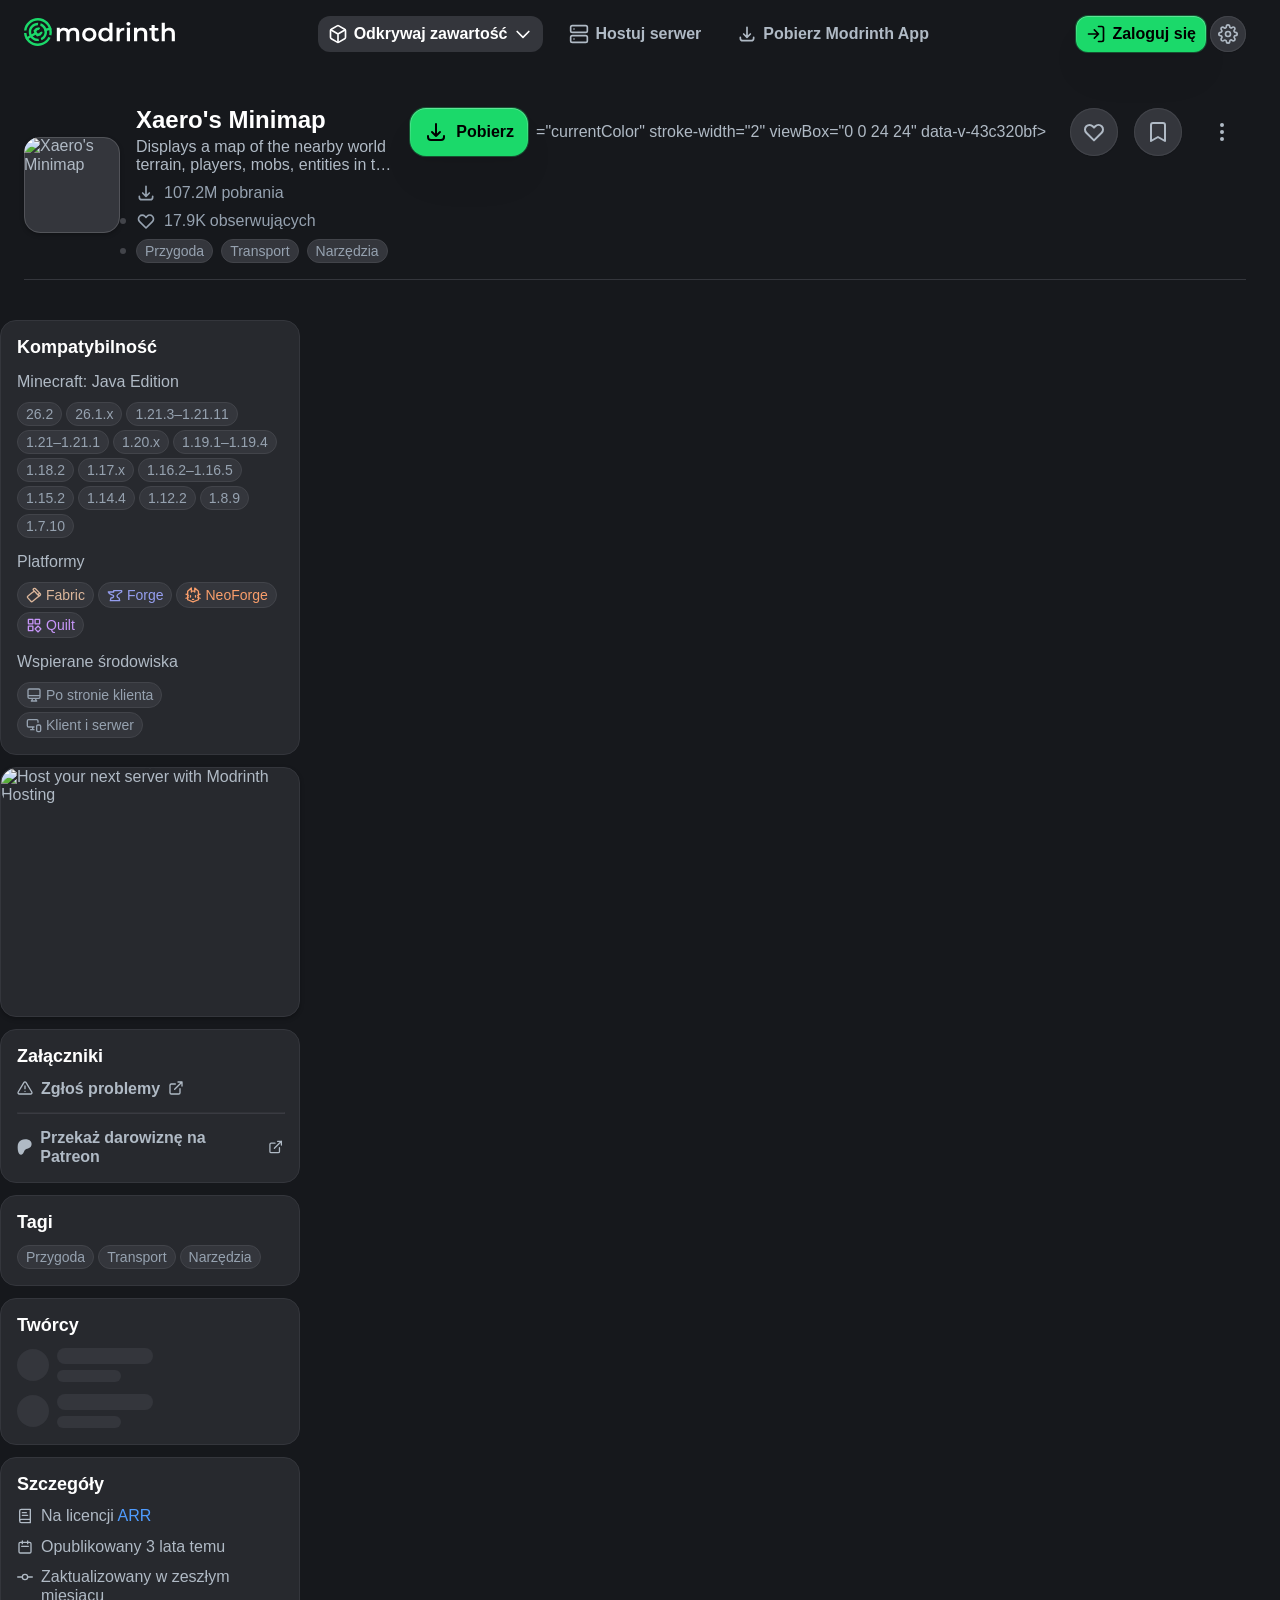
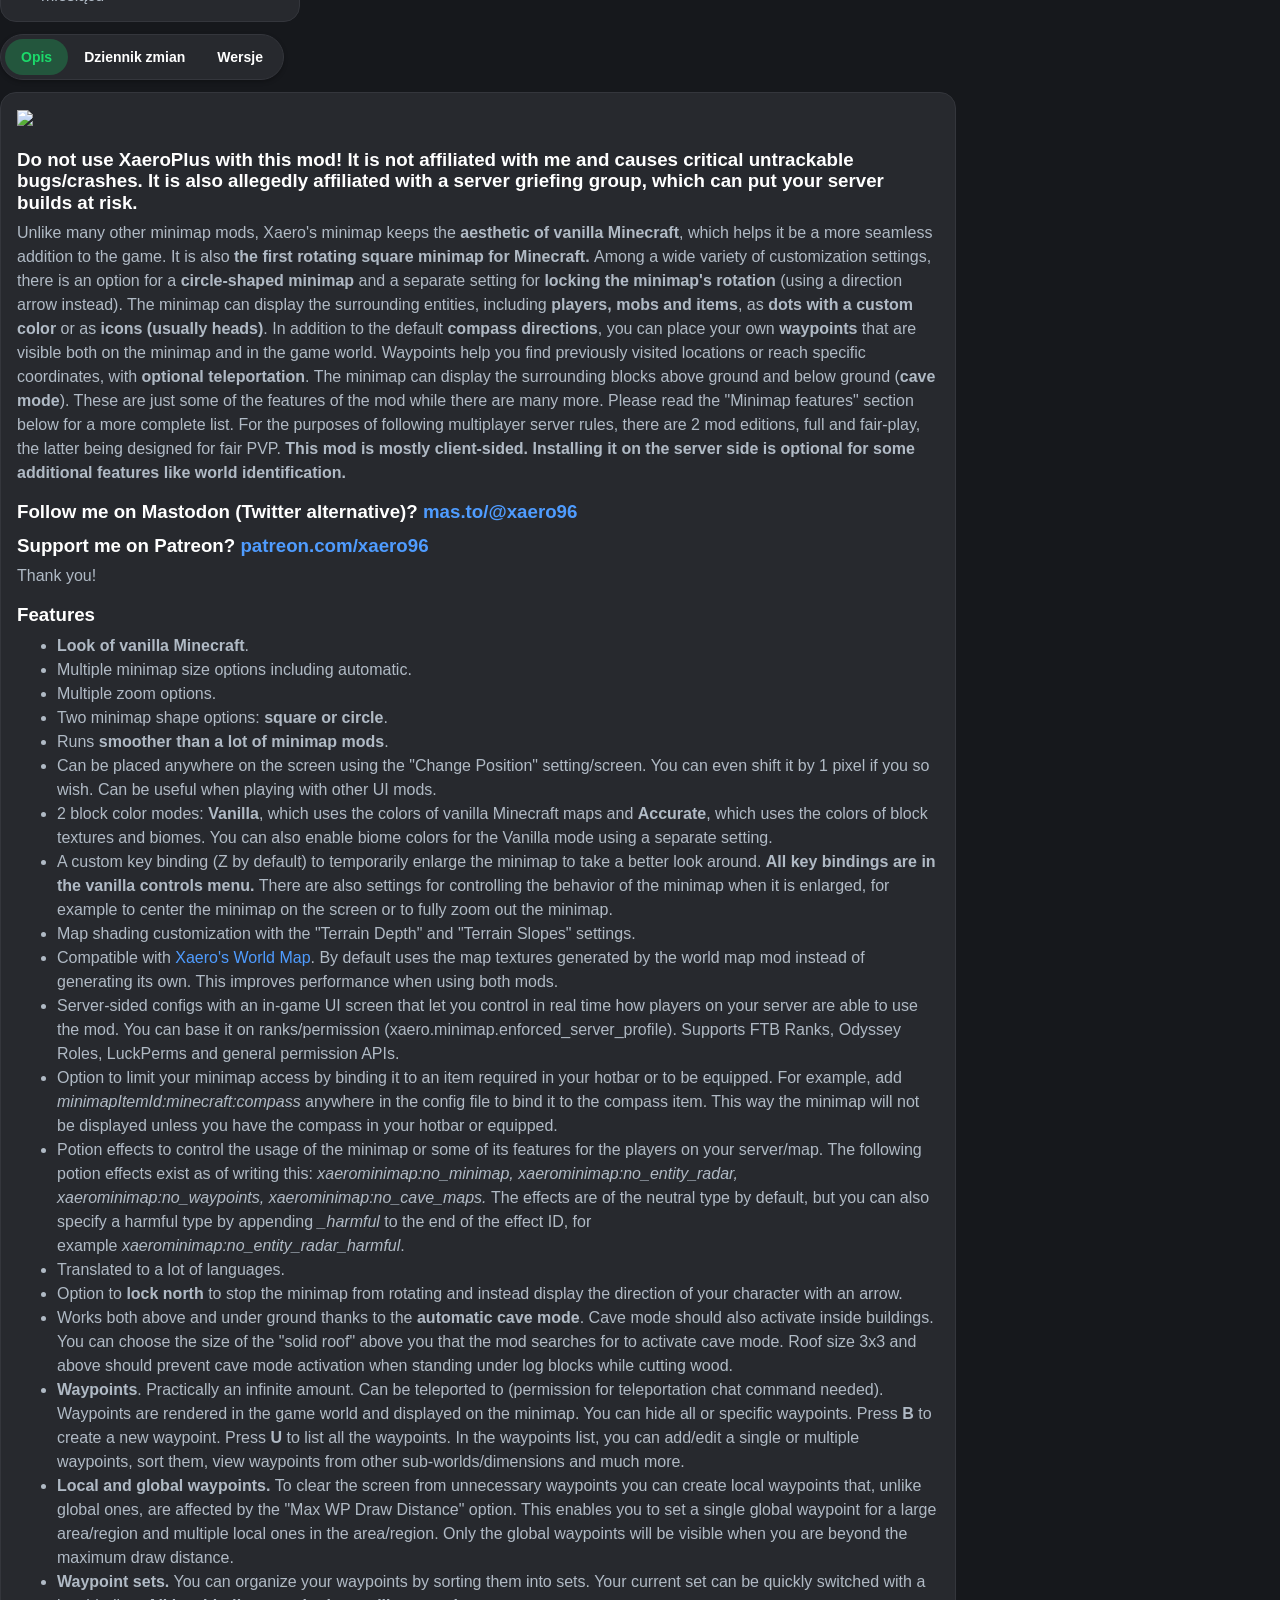
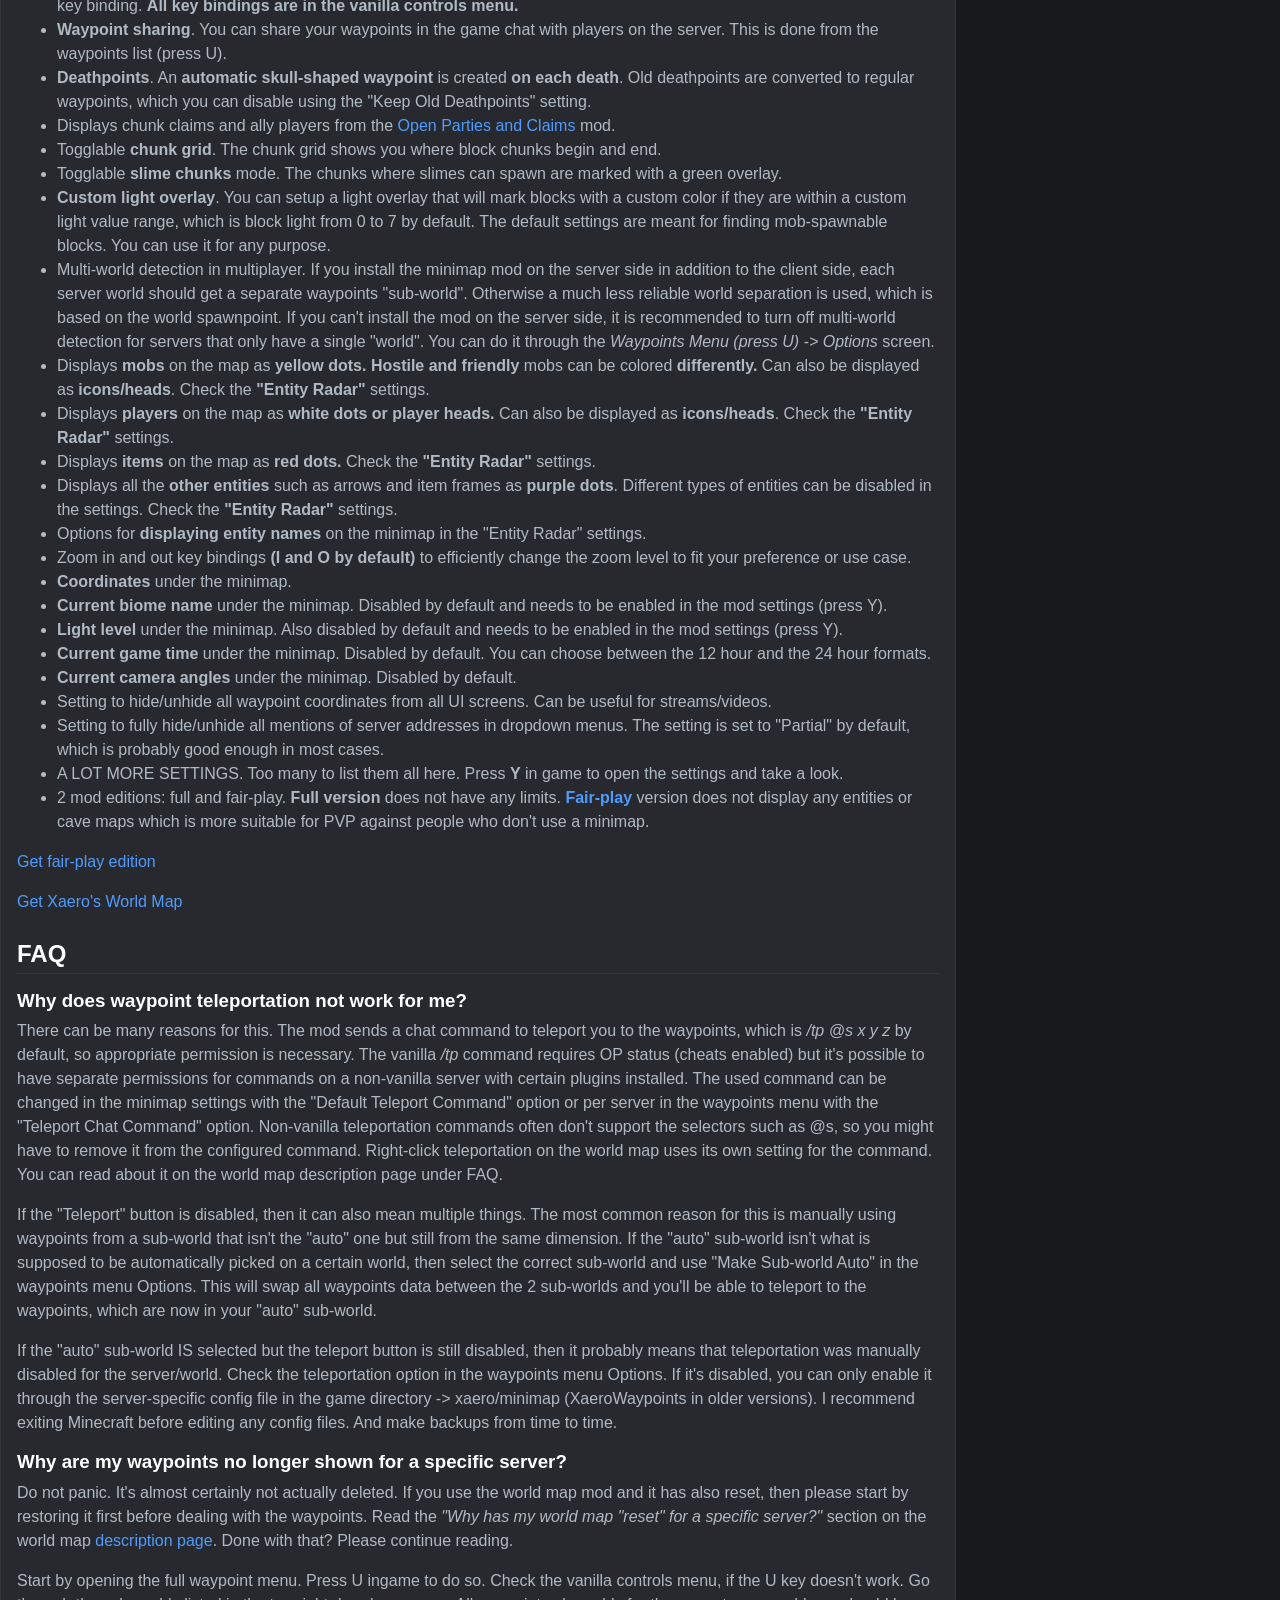
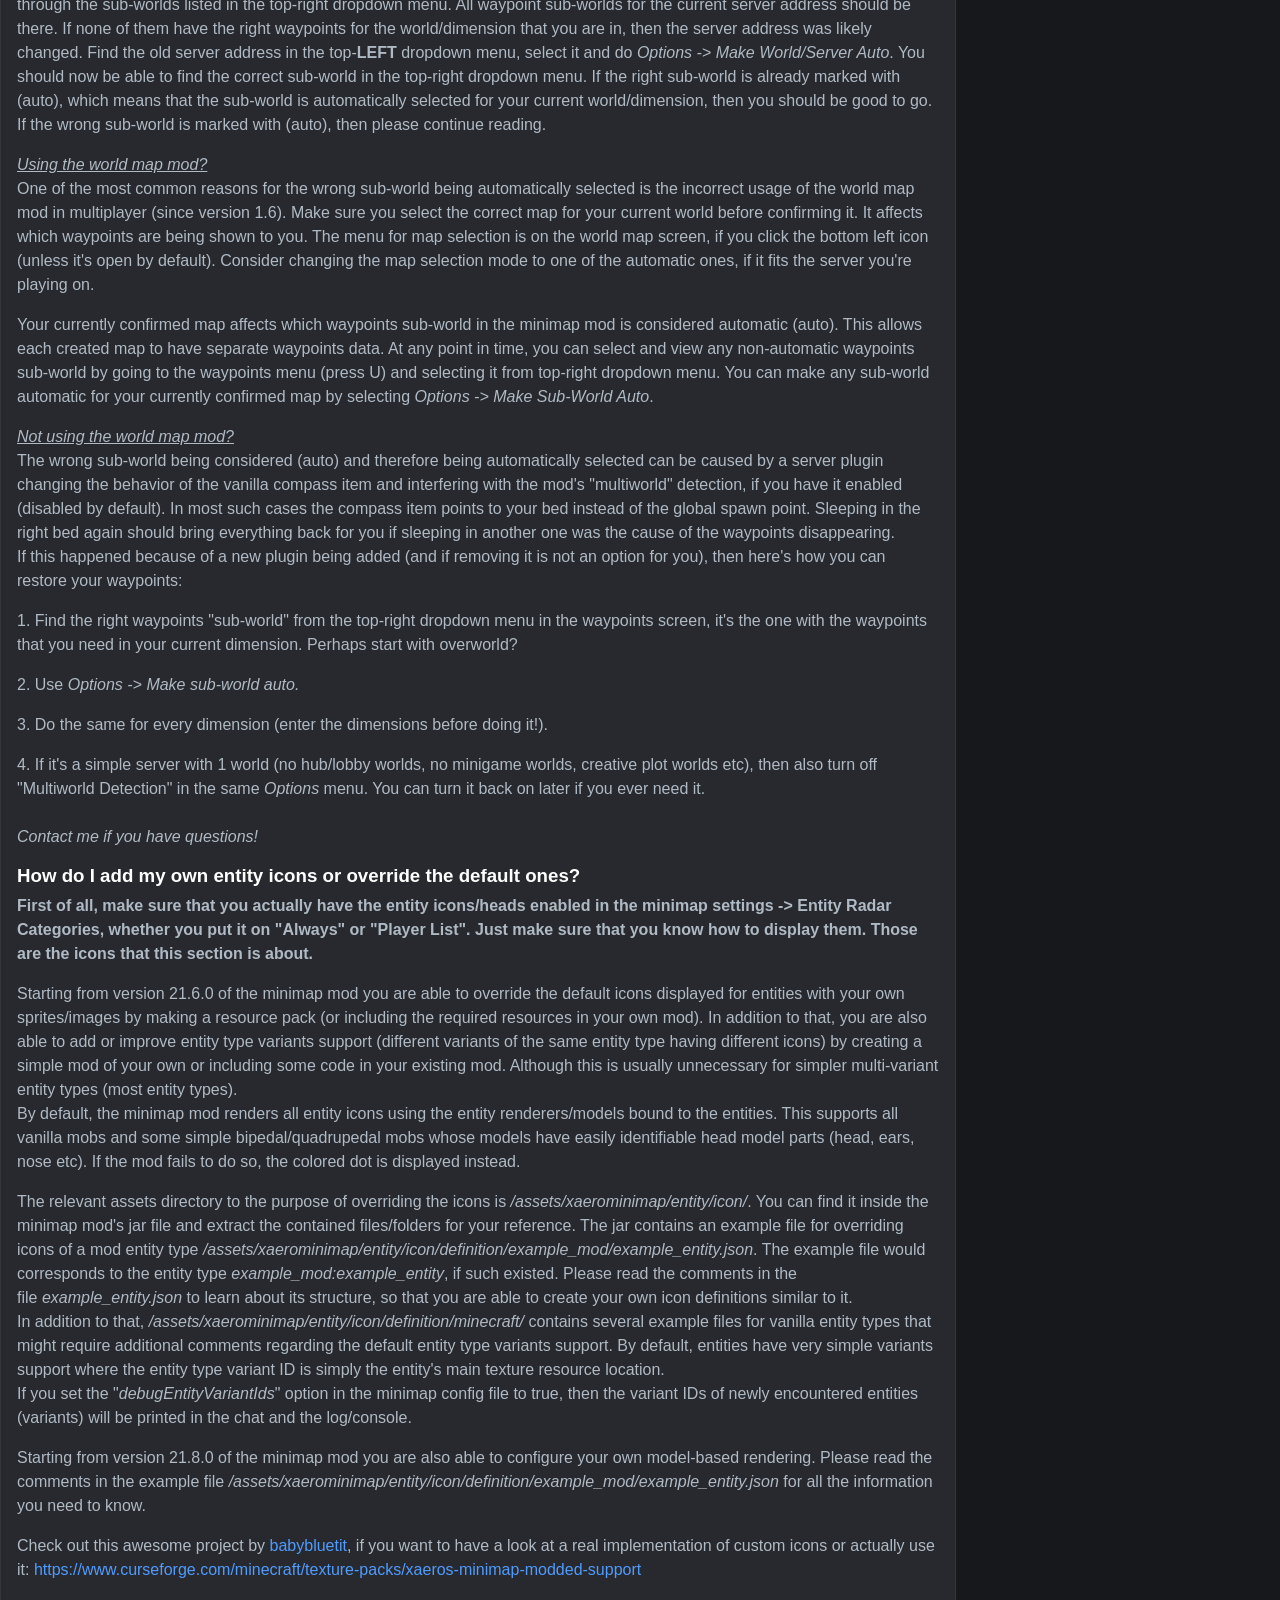
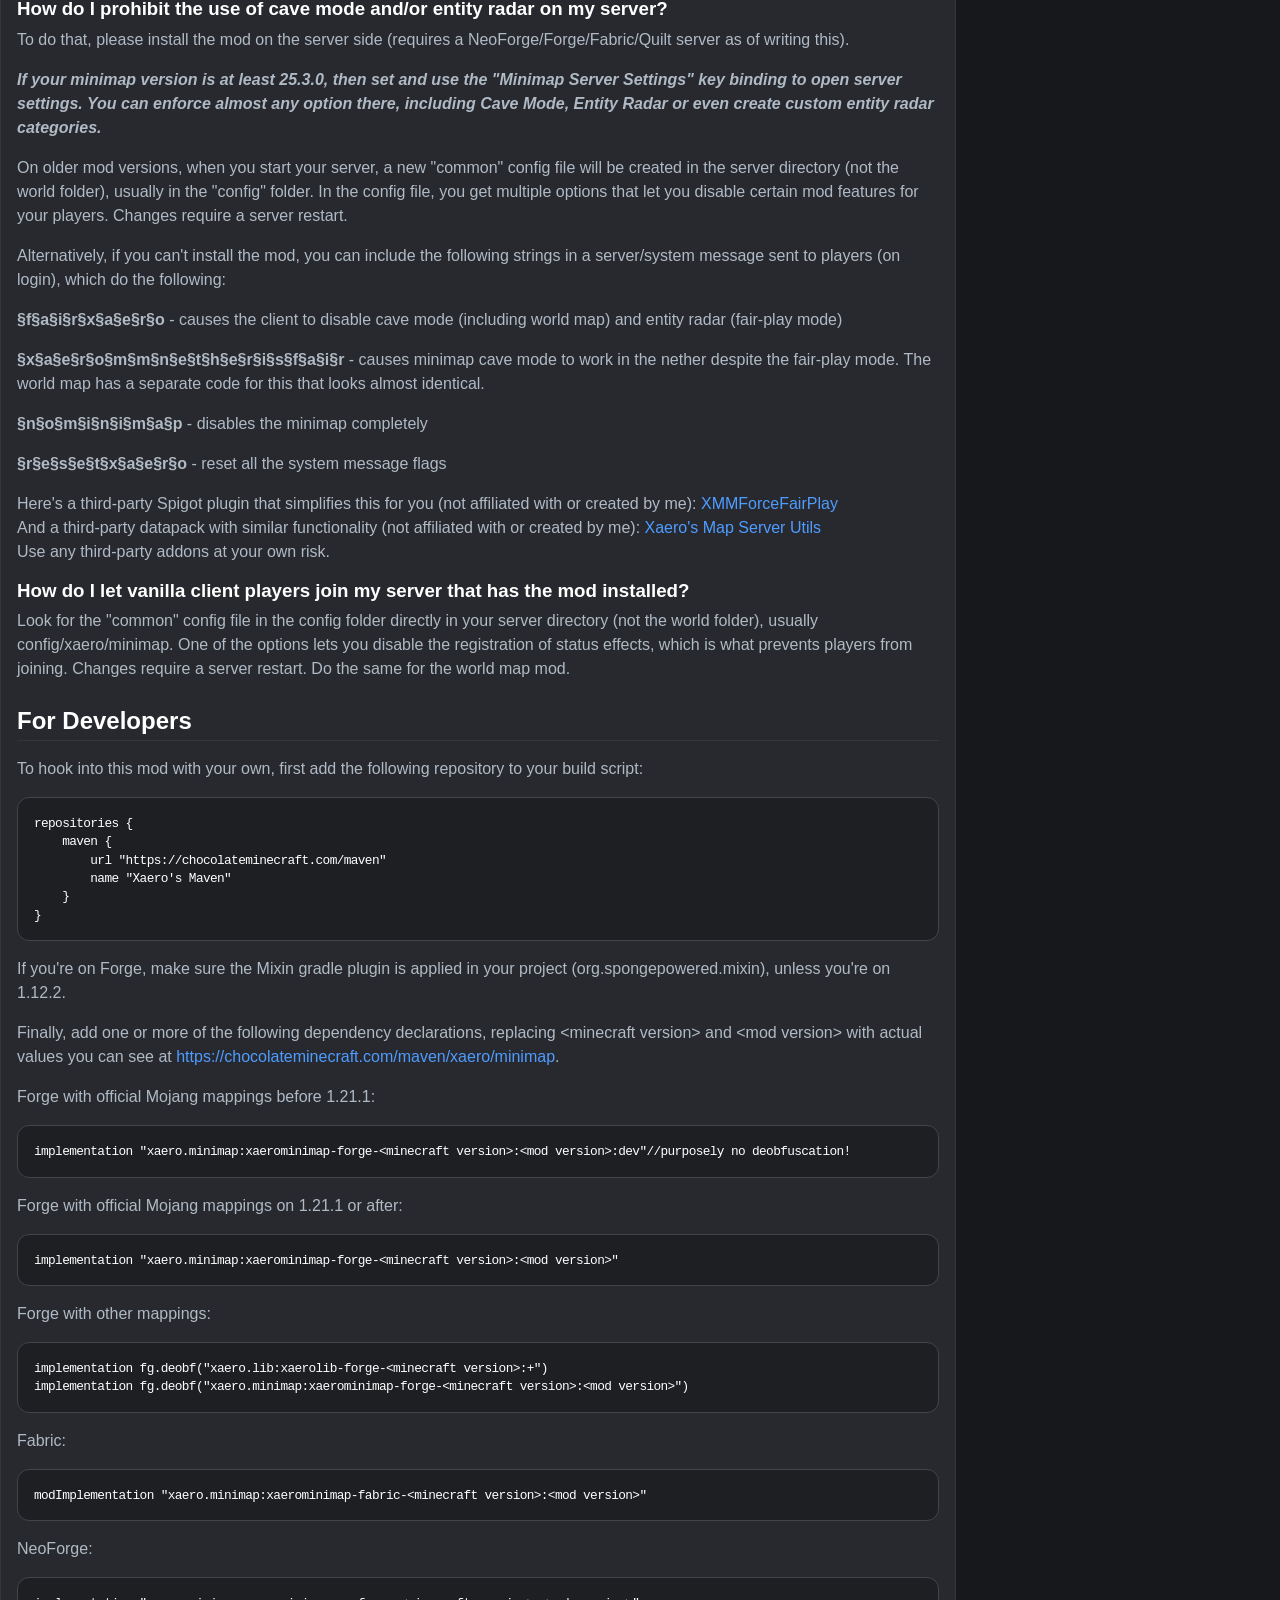
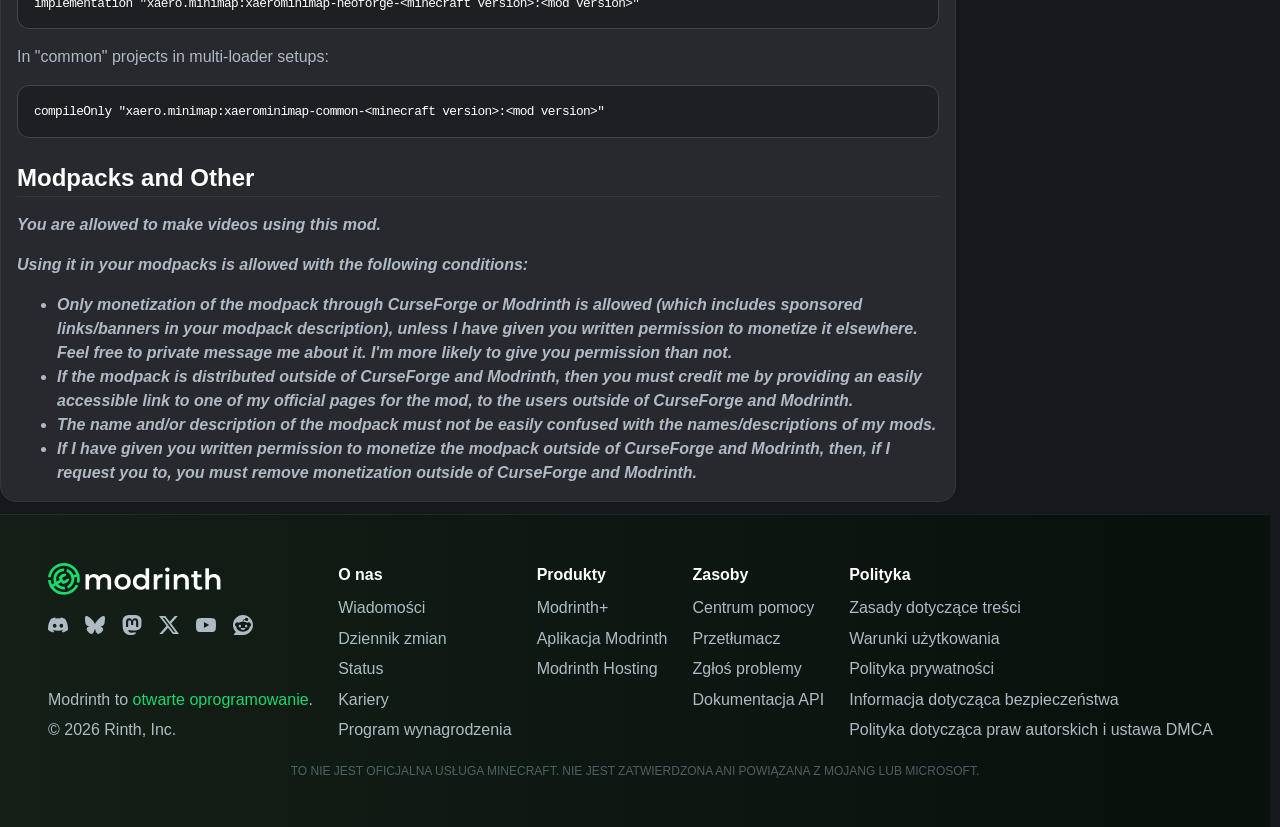
==== index.html @ e64f53eb "Update index.html" ====
<!DOCTYPE html><html  lang="en" class="dark-mode"><head><meta charset="utf-8">
<meta name="viewport" content="width=device-width, initial-scale=1">
<title>Xaero&#x27;s Minimap - Minecraft Mod</title>
<script src="https://dn0qt3r0xannq.cloudfront.net/modrinth-7JfmkEIXEp/modrinth-longform/prebid-load.js" async></script>
<script src="https://bservr.com/o.js?uid=8118d1fdb2e0d6f32180bd27" async></script>
<script src="/inmobi.js" async></script>
<style>:root{--ease-out-expo:cubic-bezier(.16,1,.3,1)}@media(prefers-reduced-motion:no-preference){html.theme-color-transitioning ::-moz-placeholder{animation:none!important;animation-delay:0s!important;-moz-transition:color,background-color,border-color,outline-color,fill,stroke,box-shadow,text-decoration-color,caret-color,column-rule-color 125ms ease-in-out,-moz-column-rule-color 125ms ease-in-out!important;transition:color,background-color,border-color,outline-color,fill,stroke,box-shadow,text-decoration-color,caret-color,column-rule-color 125ms ease-in-out!important;transition:color,background-color,border-color,outline-color,fill,stroke,box-shadow,text-decoration-color,caret-color,column-rule-color 125ms ease-in-out,-moz-column-rule-color 125ms ease-in-out!important;transition-delay:0s!important}html.theme-color-transitioning *,html.theme-color-transitioning ::backdrop,html.theme-color-transitioning ::placeholder,html.theme-color-transitioning :after,html.theme-color-transitioning :before{animation:none!important;animation-delay:0s!important;transition:color,background-color,border-color,outline-color,fill,stroke,box-shadow,text-decoration-color,caret-color,column-rule-color 125ms ease-in-out!important;transition:color,background-color,border-color,outline-color,fill,stroke,box-shadow,text-decoration-color,caret-color,column-rule-color 125ms ease-in-out,-moz-column-rule-color 125ms ease-in-out!important;transition-delay:0s!important}html.theme-color-transitioning .floating-action-bar{transition:color,background-color,border-color,outline-color,fill,stroke,box-shadow,text-decoration-color,caret-color,column-rule-color 125ms ease-in-out,transform .25s cubic-bezier(.15,1.4,.64,.96),opacity .25s cubic-bezier(.15,1.4,.64,.96),bottom .25s ease-in-out!important;transition:color,background-color,border-color,outline-color,fill,stroke,box-shadow,text-decoration-color,caret-color,column-rule-color 125ms ease-in-out,transform .25s cubic-bezier(.15,1.4,.64,.96),opacity .25s cubic-bezier(.15,1.4,.64,.96),bottom .25s ease-in-out,-moz-column-rule-color 125ms ease-in-out!important;transition-delay:0s!important}html.theme-color-transitioning .floating-action-bar,html.theme-color-transitioning .floating-action-bar *,html.theme-color-transitioning .floating-action-bar :after,html.theme-color-transitioning .floating-action-bar :before{animation:revert!important;animation-delay:revert!important}}.floating-expand-enter-from,.floating-expand-leave-to{opacity:0;scale:var(--floating-expand-x,.9) var(--floating-expand-y,.3)}.floating-expand-enter-to,.floating-expand-leave-from{opacity:1;scale:1 1}.floating-expand-enter-active,.floating-expand-leave-active{transform-origin:var(--floating-expand-origin,top);transition:opacity .125s var(--ease-out-expo),scale .125s var(--ease-out-expo)}.button-menu-item[data-tone]:not([data-hover-filled-only]),.button-menu-item[data-tone]:not([data-hover-filled-only]) svg{color:var(--button-menu-item-tone)}.button-menu-item[data-tone][data-hover-filled]:focus-visible,.button-menu-item[data-tone][data-hover-filled]:hover{background-color:var(--button-menu-item-tone);color:var(--color-accent-contrast)}.button-menu-item[data-tone][data-hover-filled]:focus-visible svg,.button-menu-item[data-tone][data-hover-filled]:hover svg{color:inherit}.button-menu-trailing{color:var(--button-menu-trailing-color,var(--color-secondary))}.button-menu-trailing:focus-visible,.button-menu-trailing:hover{color:var(--color-accent-contrast)}.button-menu-trailing:focus-visible:before,.button-menu-trailing:hover:before{background-color:var(--button-menu-trailing-color,var(--color-secondary))}*,:after,:before{--tw-border-spacing-x:0;--tw-border-spacing-y:0;--tw-translate-x:0;--tw-translate-y:0;--tw-rotate:0;--tw-skew-x:0;--tw-skew-y:0;--tw-scale-x:1;--tw-scale-y:1;--tw-pan-x: ;--tw-pan-y: ;--tw-pinch-zoom: ;--tw-scroll-snap-strictness:proximity;--tw-gradient-from-position: ;--tw-gradient-via-position: ;--tw-gradient-to-position: ;--tw-ordinal: ;--tw-slashed-zero: ;--tw-numeric-figure: ;--tw-numeric-spacing: ;--tw-numeric-fraction: ;--tw-ring-inset: ;--tw-ring-offset-width:0px;--tw-ring-offset-color:#fff;--tw-ring-color:rgba(147,197,253,.5);--tw-ring-offset-shadow:0 0 #0000;--tw-ring-shadow:0 0 #0000;--tw-shadow:0 0 #0000;--tw-shadow-colored:0 0 #0000;--tw-blur: ;--tw-brightness: ;--tw-contrast: ;--tw-grayscale: ;--tw-hue-rotate: ;--tw-invert: ;--tw-saturate: ;--tw-sepia: ;--tw-drop-shadow: ;--tw-backdrop-blur: ;--tw-backdrop-brightness: ;--tw-backdrop-contrast: ;--tw-backdrop-grayscale: ;--tw-backdrop-hue-rotate: ;--tw-backdrop-invert: ;--tw-backdrop-opacity: ;--tw-backdrop-saturate: ;--tw-backdrop-sepia: ;--tw-contain-size: ;--tw-contain-layout: ;--tw-contain-paint: ;--tw-contain-style: }::backdrop{--tw-border-spacing-x:0;--tw-border-spacing-y:0;--tw-translate-x:0;--tw-translate-y:0;--tw-rotate:0;--tw-skew-x:0;--tw-skew-y:0;--tw-scale-x:1;--tw-scale-y:1;--tw-pan-x: ;--tw-pan-y: ;--tw-pinch-zoom: ;--tw-scroll-snap-strictness:proximity;--tw-gradient-from-position: ;--tw-gradient-via-position: ;--tw-gradient-to-position: ;--tw-ordinal: ;--tw-slashed-zero: ;--tw-numeric-figure: ;--tw-numeric-spacing: ;--tw-numeric-fraction: ;--tw-ring-inset: ;--tw-ring-offset-width:0px;--tw-ring-offset-color:#fff;--tw-ring-color:rgba(147,197,253,.5);--tw-ring-offset-shadow:0 0 #0000;--tw-ring-shadow:0 0 #0000;--tw-shadow:0 0 #0000;--tw-shadow-colored:0 0 #0000;--tw-blur: ;--tw-brightness: ;--tw-contrast: ;--tw-grayscale: ;--tw-hue-rotate: ;--tw-invert: ;--tw-saturate: ;--tw-sepia: ;--tw-drop-shadow: ;--tw-backdrop-blur: ;--tw-backdrop-brightness: ;--tw-backdrop-contrast: ;--tw-backdrop-grayscale: ;--tw-backdrop-hue-rotate: ;--tw-backdrop-invert: ;--tw-backdrop-opacity: ;--tw-backdrop-saturate: ;--tw-backdrop-sepia: ;--tw-contain-size: ;--tw-contain-layout: ;--tw-contain-paint: ;--tw-contain-style: }.\!container{width:100%!important}.container{width:100%}@media(min-width:640px){.\!container{max-width:640px!important}.container{max-width:640px}}@media(min-width:768px){.\!container{max-width:768px!important}.container{max-width:768px}}@media(min-width:1024px){.\!container{max-width:1024px!important}.container{max-width:1024px}}@media(min-width:1280px){.\!container{max-width:1280px!important}.container{max-width:1280px}}@media(min-width:1536px){.\!container{max-width:1536px!important}.container{max-width:1536px}}.sr-only{height:1px;margin:-1px;overflow:hidden;padding:0;position:absolute;width:1px;clip:rect(0,0,0,0);border-width:0;white-space:nowrap}.pointer-events-none{pointer-events:none}.pointer-events-auto{pointer-events:auto}.visible{visibility:visible}.invisible{visibility:hidden}.collapse{visibility:collapse}.static{position:static}.fixed{position:fixed}.\!absolute{position:absolute!important}.absolute{position:absolute}.relative{position:relative}.sticky{position:sticky}.-inset-1\/2{inset:-50%}.inset-0{inset:0}.inset-x-0{left:0;right:0}.inset-x-6{left:1.5rem;right:1.5rem}.inset-y-0{bottom:0;top:0}.-bottom-0\.5{bottom:-.125rem}.-bottom-12{bottom:-3rem}.-left-8{left:-2rem}.-right-0\.5{right:-.125rem}.-right-12{right:-3rem}.-right-4{right:-1rem}.-right-\[15\%\]{right:-15%}.-top-12{top:-3rem}.-top-2\.5{top:-.625rem}.-top-3{top:-.75rem}.-top-4{top:-1rem}.-top-px{top:-1px}.bottom-0{bottom:0}.bottom-1{bottom:.25rem}.bottom-3{bottom:.75rem}.bottom-4{bottom:1rem}.bottom-6{bottom:1.5rem}.bottom-\[1\.5px\]{bottom:1.5px}.bottom-\[5\.75rem\]{bottom:5.75rem}.bottom-\[calc\(100\%\+1rem\)\]{bottom:calc(100% + 1rem)}.bottom-px{bottom:1px}.left-0{left:0}.left-1\/2{left:50%}.left-3{left:.75rem}.left-4{left:1rem}.left-6{left:1.5rem}.left-\[-1px\]{left:-1px}.left-\[16px\]{left:16px}.left-\[32\%\]{left:32%}.left-\[55\%\]{left:55%}.left-\[90px\]{left:90px}.left-px{left:1px}.right-0{right:0}.right-1{right:.25rem}.right-1\.5{right:.375rem}.right-14{right:3.5rem}.right-2{right:.5rem}.right-2\.5{right:.625rem}.right-3{right:.75rem}.right-4{right:1rem}.right-6{right:1.5rem}.right-8{right:2rem}.right-\[-1\.5px\]{right:-1.5px}.right-\[-1px\]{right:-1px}.right-\[14\.25rem\]{right:14.25rem}.right-full{right:100%}.right-px{right:1px}.top-0{top:0}.top-0\.5{top:.125rem}.top-1{top:.25rem}.top-1\.5{top:.375rem}.top-1\/2{top:50%}.top-2{top:.5rem}.top-2\.5{top:.625rem}.top-3{top:.75rem}.top-4{top:1rem}.top-40{top:10rem}.top-56{top:14rem}.top-7{top:1.75rem}.top-8{top:2rem}.top-9{top:2.25rem}.top-\[-1px\]{top:-1px}.top-\[16px\]{top:16px}.top-\[21px\]{top:21px}.top-\[23rem\]{top:23rem}.top-\[4\.75rem\]{top:4.75rem}.top-\[48px\]{top:48px}.top-\[calc\(var\(--top-bar-height\,3rem\)_\+_1\.5rem\)\]{top:calc(var(--top-bar-height,3rem) + 1.5rem)}.top-px{top:1px}.isolate{isolation:isolate}.\!z-\[10000\]{z-index:10000!important}.-z-10{z-index:-10}.z-0{z-index:0}.z-10{z-index:10}.z-20{z-index:20}.z-30{z-index:30}.z-40{z-index:40}.z-50{z-index:50}.z-\[-1\]{z-index:-1}.z-\[10000\]{z-index:10000}.z-\[100\]{z-index:100}.z-\[10\]{z-index:10}.z-\[110\]{z-index:110}.z-\[15\]{z-index:15}.z-\[19\]{z-index:19}.z-\[1\]{z-index:1}.z-\[20\]{z-index:20}.z-\[2\]{z-index:2}.z-\[3\]{z-index:3}.z-\[4\]{z-index:4}.z-\[5\]{z-index:5}.z-\[9995\]{z-index:9995}.z-\[9998\]{z-index:9998}.z-\[99999\]{z-index:99999}.z-\[9999\]{z-index:9999}.order-last{order:9999}.col-span-2{grid-column:span 2/span 2}.col-span-full{grid-column:1/-1}.col-start-1{grid-column-start:1}.col-start-2{grid-column-start:2}.col-start-3{grid-column-start:3}.col-end-3{grid-column-end:3}.row-span-2{grid-row:span 2/span 2}.row-start-1{grid-row-start:1}.row-start-2{grid-row-start:2}.row-start-3{grid-row-start:3}.float-end{float:inline-end}.\!m-0{margin:0!important}.-m-1\.5{margin:-.375rem}.-m-px{margin:-1px}.m-0{margin:0}.m-1{margin:.25rem}.m-2{margin:.5rem}.m-3{margin:.75rem}.m-4{margin:1rem}.m-auto{margin:auto}.\!mx-0{margin-left:0!important;margin-right:0!important}.-mx-2{margin-left:-.5rem;margin-right:-.5rem}.-mx-3{margin-left:-.75rem;margin-right:-.75rem}.-mx-6{margin-left:-1.5rem;margin-right:-1.5rem}.mx-0\.5{margin-left:.125rem;margin-right:.125rem}.mx-1{margin-left:.25rem;margin-right:.25rem}.mx-1\.5{margin-left:.375rem;margin-right:.375rem}.mx-2{margin-left:.5rem;margin-right:.5rem}.mx-3{margin-left:.75rem;margin-right:.75rem}.mx-3\.5{margin-left:.875rem;margin-right:.875rem}.mx-4{margin-left:1rem;margin-right:1rem}.mx-6{margin-left:1.5rem;margin-right:1.5rem}.mx-auto{margin-left:auto;margin-right:auto}.my-0{margin-bottom:0;margin-top:0}.my-0\.5{margin-bottom:.125rem;margin-top:.125rem}.my-1{margin-bottom:.25rem;margin-top:.25rem}.my-1\.5{margin-bottom:.375rem;margin-top:.375rem}.my-12{margin-bottom:3rem;margin-top:3rem}.my-2{margin-bottom:.5rem;margin-top:.5rem}.my-3{margin-bottom:.75rem;margin-top:.75rem}.my-4{margin-bottom:1rem;margin-top:1rem}.my-8{margin-bottom:2rem;margin-top:2rem}.my-auto{margin-bottom:auto;margin-top:auto}.\!mb-0{margin-bottom:0!important}.\!ml-auto{margin-left:auto!important}.\!mt-0{margin-top:0!important}.\!mt-4{margin-top:1rem!important}.\!mt-8{margin-top:2rem!important}.-mb-1{margin-bottom:-.25rem}.-mb-10{margin-bottom:-2.5rem}.-mb-2{margin-bottom:-.5rem}.-mb-3{margin-bottom:-.75rem}.-mb-3\.5{margin-bottom:-.875rem}.-mb-4{margin-bottom:-1rem}.-mb-px{margin-bottom:-1px}.-ml-1{margin-left:-.25rem}.-ml-2{margin-left:-.5rem}.-ml-4{margin-left:-1rem}.-ml-5{margin-left:-1.25rem}.-mr-1{margin-right:-.25rem}.-mr-1\.5{margin-right:-.375rem}.-mr-2{margin-right:-.5rem}.-mt-0\.5{margin-top:-.125rem}.-mt-1{margin-top:-.25rem}.-mt-1\.5{margin-top:-.375rem}.-mt-2{margin-top:-.5rem}.-mt-44{margin-top:-11rem}.-mt-6{margin-top:-1.5rem}.mb-0{margin-bottom:0}.mb-0\.5{margin-bottom:.125rem}.mb-1{margin-bottom:.25rem}.mb-1\.5{margin-bottom:.375rem}.mb-2{margin-bottom:.5rem}.mb-20{margin-bottom:5rem}.mb-24{margin-bottom:6rem}.mb-3{margin-bottom:.75rem}.mb-4{margin-bottom:1rem}.mb-5{margin-bottom:1.25rem}.mb-6{margin-bottom:1.5rem}.mb-8{margin-bottom:2rem}.mb-\[-2px\]{margin-bottom:-2px}.mb-\[1\.5px\]{margin-bottom:1.5px}.mb-\[1\.8rem\]{margin-bottom:1.8rem}.mb-auto{margin-bottom:auto}.me-2{margin-inline-end:.5rem}.ml-0{margin-left:0}.ml-0\.5{margin-left:.125rem}.ml-1{margin-left:.25rem}.ml-2{margin-left:.5rem}.ml-2\.5{margin-left:.625rem}.ml-3{margin-left:.75rem}.ml-4{margin-left:1rem}.ml-6{margin-left:1.5rem}.ml-8{margin-left:2rem}.ml-auto{margin-left:auto}.mr-0{margin-right:0}.mr-0\.5{margin-right:.125rem}.mr-1{margin-right:.25rem}.mr-1\.5{margin-right:.375rem}.mr-2{margin-right:.5rem}.mr-2\.5{margin-right:.625rem}.mr-3{margin-right:.75rem}.mr-4{margin-right:1rem}.mr-auto{margin-right:auto}.mt-0{margin-top:0}.mt-0\.5{margin-top:.125rem}.mt-1{margin-top:.25rem}.mt-16{margin-top:4rem}.mt-2{margin-top:.5rem}.mt-2\.5{margin-top:.625rem}.mt-24{margin-top:6rem}.mt-3{margin-top:.75rem}.mt-32{margin-top:8rem}.mt-4{margin-top:1rem}.mt-5{margin-top:1.25rem}.mt-6{margin-top:1.5rem}.mt-8{margin-top:2rem}.mt-9{margin-top:2.25rem}.mt-\[-1px\]{margin-top:-1px}.mt-auto{margin-top:auto}.mt-px{margin-top:1px}.box-border{box-sizing:border-box}.line-clamp-1{-webkit-line-clamp:1}.line-clamp-1,.line-clamp-2{display:-webkit-box;overflow:hidden;-webkit-box-orient:vertical}.line-clamp-2{-webkit-line-clamp:2}.block{display:block}.\!inline-block{display:inline-block!important}.inline-block{display:inline-block}.\!inline{display:inline!important}.inline{display:inline}.flex{display:flex}.\!inline-flex{display:inline-flex!important}.inline-flex{display:inline-flex}.table{display:table}.flow-root{display:flow-root}.\!grid{display:grid!important}.grid{display:grid}.contents{display:contents}.hidden{display:none}.aspect-\[10\/16\]{aspect-ratio:10/16}.aspect-\[16\/10\]{aspect-ratio:16/10}.aspect-\[2\/1\]{aspect-ratio:2/1}.aspect-\[468\/60\]{aspect-ratio:468/60}.aspect-\[5\/7\]{aspect-ratio:5/7}.aspect-square{aspect-ratio:1/1}.aspect-video{aspect-ratio:16/9}.\!size-4{height:1rem!important;width:1rem!important}.\!size-5{height:1.25rem!important;width:1.25rem!important}.\!size-6{height:1.5rem!important;width:1.5rem!important}.size-1\.5{height:.375rem;width:.375rem}.size-10{height:2.5rem;width:2.5rem}.size-12{height:3rem;width:3rem}.size-14{height:3.5rem;width:3.5rem}.size-16{height:4rem;width:4rem}.size-2{height:.5rem;width:.5rem}.size-2\.5{height:.625rem;width:.625rem}.size-20{height:5rem;width:5rem}.size-28{height:7rem;width:7rem}.size-3{height:.75rem;width:.75rem}.size-3\.5{height:.875rem;width:.875rem}.size-4{height:1rem;width:1rem}.size-48{height:12rem;width:12rem}.size-5{height:1.25rem;width:1.25rem}.size-6{height:1.5rem;width:1.5rem}.size-7{height:1.75rem;width:1.75rem}.size-8{height:2rem;width:2rem}.size-9{height:2.25rem;width:2.25rem}.size-\[1\.5em\]{height:1.5em;width:1.5em}.size-\[120px\]{height:120px;width:120px}.size-\[200\%\]{height:200%;width:200%}.size-\[20px\]{height:20px;width:20px}.size-\[2rem\]{height:2rem;width:2rem}.size-\[32px\]{height:32px;width:32px}.size-\[6\.25rem\]{height:6.25rem;width:6.25rem}.size-\[7\.75rem\]{height:7.75rem;width:7.75rem}.size-\[96px\]{height:96px;width:96px}.size-\[9px\]{height:9px;width:9px}.size-full{height:100%;width:100%}.size-px{height:1px;width:1px}.\!h-12{height:3rem!important}.\!h-24{height:6rem!important}.\!h-6{height:1.5rem!important}.\!h-7{height:1.75rem!important}.\!h-8{height:2rem!important}.\!h-9{height:2.25rem!important}.\!h-\[34px\]{height:34px!important}.\!h-auto{height:auto!important}.\!h-full{height:100%!important}.h-0{height:0}.h-0\.5{height:.125rem}.h-1{height:.25rem}.h-1\.5{height:.375rem}.h-10{height:2.5rem}.h-11{height:2.75rem}.h-12{height:3rem}.h-14{height:3.5rem}.h-16{height:4rem}.h-2{height:.5rem}.h-2\.5{height:.625rem}.h-20{height:5rem}.h-24{height:6rem}.h-28{height:7rem}.h-3{height:.75rem}.h-3\.5{height:.875rem}.h-32{height:8rem}.h-4{height:1rem}.h-40{height:10rem}.h-48{height:12rem}.h-5{height:1.25rem}.h-6{height:1.5rem}.h-64{height:16rem}.h-7{height:1.75rem}.h-72{height:18rem}.h-8{height:2rem}.h-9{height:2.25rem}.h-96{height:24rem}.h-\[1\.75rem\]{height:1.75rem}.h-\[140px\]{height:140px}.h-\[16rem\]{height:16rem}.h-\[180px\]{height:180px}.h-\[18rem\]{height:18rem}.h-\[1px\]{height:1px}.h-\[2\.625rem\]{height:2.625rem}.h-\[200px\]{height:200px}.h-\[20rem\]{height:20rem}.h-\[220px\]{height:220px}.h-\[23\.3125rem\]{height:23.3125rem}.h-\[25rem\]{height:25rem}.h-\[26px\]{height:26px}.h-\[28px\]{height:28px}.h-\[28rem\]{height:28rem}.h-\[2px\]{height:2px}.h-\[320px\]{height:320px}.h-\[32rem\]{height:32rem}.h-\[360px\]{height:360px}.h-\[38px\]{height:38px}.h-\[38rem\]{height:38rem}.h-\[4\.5rem\]{height:4.5rem}.h-\[400px\]{height:400px}.h-\[40px\]{height:40px}.h-\[420px\]{height:420px}.h-\[42rem\]{height:42rem}.h-\[460px\]{height:460px}.h-\[500px\]{height:500px}.h-\[52px\]{height:52px}.h-\[56px\]{height:56px}.h-\[6\.25rem\]{height:6.25rem}.h-\[60vh\]{height:60vh}.h-\[64px\]{height:64px}.h-\[6rem\]{height:6rem}.h-\[74px\]{height:74px}.h-\[750px\]{height:750px}.h-\[80vh\]{height:80vh}.h-\[8rem\]{height:8rem}.h-\[94px\]{height:94px}.h-\[98px\]{height:98px}.h-\[calc\(100\%-0\.5rem\)\]{height:calc(100% - .5rem)}.h-\[min\(550px\,calc\(95vh-10rem\)\)\]{height:min(550px,calc(95vh - 10rem))}.h-\[min\(600px\,calc\(95vh-10rem\)\)\]{height:min(600px,calc(95vh - 10rem))}.h-auto{height:auto}.h-fit{height:-moz-fit-content;height:fit-content}.h-full{height:100%}.h-max{height:-moz-max-content;height:max-content}.h-px{height:1px}.h-screen{height:100vh}.max-h-0{max-height:0}.max-h-1\.5{max-height:.375rem}.max-h-14{max-height:3.5rem}.max-h-16{max-height:4rem}.max-h-2{max-height:.5rem}.max-h-20{max-height:5rem}.max-h-3{max-height:.75rem}.max-h-4{max-height:1rem}.max-h-40{max-height:10rem}.max-h-5{max-height:1.25rem}.max-h-56{max-height:14rem}.max-h-6{max-height:1.5rem}.max-h-64{max-height:16rem}.max-h-8{max-height:2rem}.max-h-96{max-height:24rem}.max-h-\[130px\]{max-height:130px}.max-h-\[19rem\]{max-height:19rem}.max-h-\[20\.5rem\]{max-height:20.5rem}.max-h-\[212px\]{max-height:212px}.max-h-\[240px\]{max-height:240px}.max-h-\[242px\]{max-height:242px}.max-h-\[250px\]{max-height:250px}.max-h-\[272px\]{max-height:272px}.max-h-\[340px\]{max-height:340px}.max-h-\[356px\]{max-height:356px}.max-h-\[48rem\]{max-height:48rem}.max-h-\[500px\]{max-height:500px}.max-h-\[600px\]{max-height:600px}.max-h-\[60vh\]{max-height:60vh}.max-h-\[70vh\]{max-height:70vh}.max-h-\[80vh\]{max-height:80vh}.max-h-\[90\%\]{max-height:90%}.max-h-\[calc\(100vh-10rem\)\]{max-height:calc(100vh - 10rem)}.max-h-\[calc\(100vh-2rem\)\]{max-height:calc(100vh - 2rem)}.max-h-\[calc\(100vh-8rem\)\]{max-height:calc(100vh - 8rem)}.max-h-\[calc\(max\(50vh\,600px\)\)\]{max-height:max(50vh,600px)}.max-h-\[min\(50vh\,24rem\)\]{max-height:min(50vh,24rem)}.max-h-\[min\(65vh\,600px\)\]{max-height:min(65vh,600px)}.max-h-\[min\(70vh\,32rem\)\]{max-height:min(70vh,32rem)}.max-h-\[min\(70vh\,750px\)\]{max-height:min(70vh,750px)}.max-h-full{max-height:100%}.max-h-none{max-height:none}.max-h-screen{max-height:100vh}.\!min-h-0{min-height:0!important}.\!min-h-10{min-height:2.5rem!important}.min-h-0{min-height:0}.min-h-1\.5{min-height:.375rem}.min-h-10{min-height:2.5rem}.min-h-14{min-height:3.5rem}.min-h-16{min-height:4rem}.min-h-32{min-height:8rem}.min-h-48{min-height:12rem}.min-h-5{min-height:1.25rem}.min-h-6{min-height:1.5rem}.min-h-64{min-height:16rem}.min-h-7{min-height:1.75rem}.min-h-8{min-height:2rem}.min-h-9{min-height:2.25rem}.min-h-96{min-height:24rem}.min-h-\[100svh\]{min-height:100svh}.min-h-\[11rem\]{min-height:11rem}.min-h-\[120px\]{min-height:120px}.min-h-\[145px\]{min-height:145px}.min-h-\[150px\]{min-height:150px}.min-h-\[16rem\]{min-height:16rem}.min-h-\[24rem\]{min-height:24rem}.min-h-\[250px\]{min-height:250px}.min-h-\[32rem\]{min-height:32rem}.min-h-\[400px\]{min-height:400px}.min-h-\[44px\]{min-height:44px}.min-h-\[50vh\]{min-height:50vh}.min-h-\[6rem\]{min-height:6rem}.min-h-\[700px\]{min-height:700px}.min-h-\[84px\]{min-height:84px}.min-h-\[94px\]{min-height:94px}.min-h-\[96px\]{min-height:96px}.min-h-\[calc\(100svh-100px\)\]{min-height:calc(100svh - 100px)}.min-h-\[calc\(100vh-14\.5rem\)\]{min-height:calc(100vh - 14.5rem)}.min-h-\[calc\(100vh-4\.5rem-310\.59px\)\]{min-height:calc(100vh - 4.5rem - 310.59px)}.min-h-\[calc\(100vh-4rem\)\]{min-height:calc(100vh - 4rem)}.min-h-\[calc\(80vh-0px\)\]{min-height:80vh}.min-h-\[min\(65vh\,600px\)\]{min-height:min(65vh,600px)}.min-h-full{min-height:100%}.min-h-screen{min-height:100vh}.\!w-1\/4{width:25%!important}.\!w-10{width:2.5rem!important}.\!w-12{width:3rem!important}.\!w-64{width:16rem!important}.\!w-80{width:20rem!important}.\!w-9{width:2.25rem!important}.\!w-\[16rem\]{width:16rem!important}.\!w-\[40px\]{width:40px!important}.\!w-\[40rem\]{width:40rem!important}.\!w-\[48px\]{width:48px!important}.\!w-\[9rem\]{width:9rem!important}.\!w-auto{width:auto!important}.\!w-fit{width:-moz-fit-content!important;width:fit-content!important}.\!w-full{width:100%!important}.\!w-max{width:-moz-max-content!important;width:max-content!important}.w-0{width:0}.w-0\.5{width:.125rem}.w-1{width:.25rem}.w-1\.5{width:.375rem}.w-1\/2{width:50%}.w-10{width:2.5rem}.w-12{width:3rem}.w-14{width:3.5rem}.w-16{width:4rem}.w-2{width:.5rem}.w-2\.5{width:.625rem}.w-20{width:5rem}.w-24{width:6rem}.w-28{width:7rem}.w-3{width:.75rem}.w-3\.5{width:.875rem}.w-32{width:8rem}.w-36{width:9rem}.w-4{width:1rem}.w-40{width:10rem}.w-44{width:11rem}.w-48{width:12rem}.w-5{width:1.25rem}.w-52{width:13rem}.w-56{width:14rem}.w-6{width:1.5rem}.w-64{width:16rem}.w-7{width:1.75rem}.w-72{width:18rem}.w-8{width:2rem}.w-80{width:20rem}.w-9{width:2.25rem}.w-96{width:24rem}.w-\[1\.625rem\]{width:1.625rem}.w-\[100px\]{width:100px}.w-\[1020px\]{width:1020px}.w-\[12rem\]{width:12rem}.w-\[132px\]{width:132px}.w-\[154px\]{width:154px}.w-\[156px\]{width:156px}.w-\[15rem\]{width:15rem}.w-\[160px\]{width:160px}.w-\[16rem\]{width:16rem}.w-\[18rem\]{width:18rem}.w-\[1px\]{width:1px}.w-\[2\.625rem\]{width:2.625rem}.w-\[21rem\]{width:21rem}.w-\[220px\]{width:220px}.w-\[228px\]{width:228px}.w-\[22rem\]{width:22rem}.w-\[250px\]{width:250px}.w-\[28rem\]{width:28rem}.w-\[292px\]{width:292px}.w-\[2px\]{width:2px}.w-\[300px\]{width:300px}.w-\[307\.875px\]{width:307.875px}.w-\[30rem\]{width:30rem}.w-\[324px\]{width:324px}.w-\[350px\]{width:350px}.w-\[360px\]{width:360px}.w-\[368px\]{width:368px}.w-\[3px\]{width:3px}.w-\[400px\]{width:400px}.w-\[40rem\]{width:40rem}.w-\[436px\]{width:436px}.w-\[44rem\]{width:44rem}.w-\[45rem\]{width:45rem}.w-\[500px\]{width:500px}.w-\[550px\]{width:550px}.w-\[56rem\]{width:56rem}.w-\[600px\]{width:600px}.w-\[60px\]{width:60px}.w-\[620px\]{width:620px}.w-\[650px\]{width:650px}.w-\[700px\]{width:700px}.w-\[76px\]{width:76px}.w-\[80px\]{width:80px}.w-\[9\.8125rem\]{width:9.8125rem}.w-\[92px\]{width:92px}.w-\[calc\(100\%\+2\.5rem\)\]{width:calc(100% + 2.5rem)}.w-\[calc\(100\%-1rem\)\]{width:calc(100% - 1rem)}.w-auto{width:auto}.w-fit{width:-moz-fit-content;width:fit-content}.w-full{width:100%}.w-max{width:-moz-max-content;width:max-content}.w-min{width:-moz-min-content;width:min-content}.w-px{width:1px}.\!min-w-9{min-width:2.25rem!important}.min-w-0{min-width:0}.min-w-1\.5{min-width:.375rem}.min-w-10{min-width:2.5rem}.min-w-14{min-width:3.5rem}.min-w-28{min-width:7rem}.min-w-3{min-width:.75rem}.min-w-40{min-width:10rem}.min-w-48{min-width:12rem}.min-w-5{min-width:1.25rem}.min-w-64{min-width:16rem}.min-w-\[124px\]{min-width:124px}.min-w-\[12rem\]{min-width:12rem}.min-w-\[14rem\]{min-width:14rem}.min-w-\[160px\]{min-width:160px}.min-w-\[18rem\]{min-width:18rem}.min-w-\[225px\]{min-width:225px}.min-w-\[300px\]{min-width:300px}.min-w-\[307\.875px\]{min-width:307.875px}.min-w-\[51px\]{min-width:51px}.min-w-\[6rem\]{min-width:6rem}.min-w-\[76px\]{min-width:76px}.min-w-\[7rem\]{min-width:7rem}.min-w-\[80px\]{min-width:80px}.min-w-full{min-width:100%}.min-w-max{min-width:-moz-max-content;min-width:max-content}.\!max-w-\[160px\]{max-width:160px!important}.\!max-w-full{max-width:100%!important}.max-w-0{max-width:0}.max-w-1\.5{max-width:.375rem}.max-w-12{max-width:3rem}.max-w-16{max-width:4rem}.max-w-2xl{max-width:42rem}.max-w-32{max-width:8rem}.max-w-3xl{max-width:48rem}.max-w-40{max-width:10rem}.max-w-6{max-width:1.5rem}.max-w-60{max-width:15rem}.max-w-7xl{max-width:80rem}.max-w-80{max-width:20rem}.max-w-\[10rem\]{max-width:10rem}.max-w-\[1280px\]{max-width:1280px}.max-w-\[12rem\]{max-width:12rem}.max-w-\[15rem\]{max-width:15rem}.max-w-\[16rem\]{max-width:16rem}.max-w-\[18rem\]{max-width:18rem}.max-w-\[20rem\]{max-width:20rem}.max-w-\[22rem\]{max-width:22rem}.max-w-\[24rem\]{max-width:24rem}.max-w-\[256px\]{max-width:256px}.max-w-\[25rem\]{max-width:25rem}.max-w-\[26\.25rem\]{max-width:26.25rem}.max-w-\[27rem\]{max-width:27rem}.max-w-\[28rem\]{max-width:28rem}.max-w-\[300px\]{max-width:300px}.max-w-\[307\.875px\]{max-width:307.875px}.max-w-\[32rem\]{max-width:32rem}.max-w-\[338px\]{max-width:338px}.max-w-\[35rem\]{max-width:35rem}.max-w-\[360px\]{max-width:360px}.max-w-\[390px\]{max-width:390px}.max-w-\[400px\]{max-width:400px}.max-w-\[40rem\]{max-width:40rem}.max-w-\[44rem\]{max-width:44rem}.max-w-\[450px\]{max-width:450px}.max-w-\[45rem\]{max-width:45rem}.max-w-\[480px\]{max-width:480px}.max-w-\[496px\]{max-width:496px}.max-w-\[50\%\]{max-width:50%}.max-w-\[500px\]{max-width:500px}.max-w-\[50rem\]{max-width:50rem}.max-w-\[55\%\]{max-width:55%}.max-w-\[56rem\]{max-width:56rem}.max-w-\[60\%\]{max-width:60%}.max-w-\[600px\]{max-width:600px}.max-w-\[60rem\]{max-width:60rem}.max-w-\[700px\]{max-width:700px}.max-w-\[80rem\]{max-width:80rem}.max-w-\[8rem\]{max-width:8rem}.max-w-\[90\%\]{max-width:90%}.max-w-\[90vw\]{max-width:90vw}.max-w-\[calc\(100\%-1rem\)\]{max-width:calc(100% - 1rem)}.max-w-\[calc\(100\%_-_3rem\)\]{max-width:calc(100% - 3rem)}.max-w-\[calc\(100vw-1rem\)\]{max-width:calc(100vw - 1rem)}.max-w-\[calc\(100vw-2rem\)\],.max-w-\[calc\(100vw_-_2rem\)\]{max-width:calc(100vw - 2rem)}.max-w-\[min\(42rem\,70vw\)\]{max-width:min(42rem,70vw)}.max-w-fit{max-width:-moz-fit-content;max-width:fit-content}.max-w-full{max-width:100%}.max-w-lg{max-width:32rem}.max-w-md{max-width:28rem}.max-w-none{max-width:none}.max-w-screen-lg{max-width:1024px}.max-w-screen-xl{max-width:1280px}.max-w-sm{max-width:24rem}.max-w-xl{max-width:36rem}.max-w-xs{max-width:20rem}.flex-1{flex:1 1 0%}.flex-auto{flex:1 1 auto}.flex-none{flex:none}.flex-shrink{flex-shrink:1}.flex-shrink-0{flex-shrink:0}.\!shrink{flex-shrink:1!important}.shrink{flex-shrink:1}.shrink-0{flex-shrink:0}.flex-grow,.grow{flex-grow:1}.grow-0{flex-grow:0}.table-auto{table-layout:auto}.table-fixed{table-layout:fixed}.border-separate{border-collapse:separate}.border-spacing-0{--tw-border-spacing-x:0px;--tw-border-spacing-y:0px;border-spacing:var(--tw-border-spacing-x) var(--tw-border-spacing-y)}.-translate-x-1\/2{--tw-translate-x:-50%}.-translate-x-1\/2,.-translate-x-2{transform:translate(var(--tw-translate-x),var(--tw-translate-y)) rotate(var(--tw-rotate)) skew(var(--tw-skew-x)) skewY(var(--tw-skew-y)) scaleX(var(--tw-scale-x)) scaleY(var(--tw-scale-y))}.-translate-x-2{--tw-translate-x:-.5rem}.-translate-y-1{--tw-translate-y:-.25rem}.-translate-y-1,.-translate-y-1\/2{transform:translate(var(--tw-translate-x),var(--tw-translate-y)) rotate(var(--tw-rotate)) skew(var(--tw-skew-x)) skewY(var(--tw-skew-y)) scaleX(var(--tw-scale-x)) scaleY(var(--tw-scale-y))}.-translate-y-1\/2{--tw-translate-y:-50%}.-translate-y-7{--tw-translate-y:-1.75rem}.-translate-y-7,.translate-x-0{transform:translate(var(--tw-translate-x),var(--tw-translate-y)) rotate(var(--tw-rotate)) skew(var(--tw-skew-x)) skewY(var(--tw-skew-y)) scaleX(var(--tw-scale-x)) scaleY(var(--tw-scale-y))}.translate-x-0{--tw-translate-x:0px}.translate-x-1{--tw-translate-x:.25rem}.translate-x-1,.translate-x-\[120\%\]{transform:translate(var(--tw-translate-x),var(--tw-translate-y)) rotate(var(--tw-rotate)) skew(var(--tw-skew-x)) skewY(var(--tw-skew-y)) scaleX(var(--tw-scale-x)) scaleY(var(--tw-scale-y))}.translate-x-\[120\%\]{--tw-translate-x:120%}.translate-x-\[20px\]{--tw-translate-x:20px}.translate-x-\[20px\],.translate-x-\[24px\]{transform:translate(var(--tw-translate-x),var(--tw-translate-y)) rotate(var(--tw-rotate)) skew(var(--tw-skew-x)) skewY(var(--tw-skew-y)) scaleX(var(--tw-scale-x)) scaleY(var(--tw-scale-y))}.translate-x-\[24px\]{--tw-translate-x:24px}.translate-y-0{--tw-translate-y:0px}.translate-y-0,.translate-y-1{transform:translate(var(--tw-translate-x),var(--tw-translate-y)) rotate(var(--tw-rotate)) skew(var(--tw-skew-x)) skewY(var(--tw-skew-y)) scaleX(var(--tw-scale-x)) scaleY(var(--tw-scale-y))}.translate-y-1{--tw-translate-y:.25rem}.translate-y-2{--tw-translate-y:.5rem}.translate-y-2,.translate-y-3{transform:translate(var(--tw-translate-x),var(--tw-translate-y)) rotate(var(--tw-rotate)) skew(var(--tw-skew-x)) skewY(var(--tw-skew-y)) scaleX(var(--tw-scale-x)) scaleY(var(--tw-scale-y))}.translate-y-3{--tw-translate-y:.75rem}.translate-y-4{--tw-translate-y:1rem}.translate-y-4,.translate-y-7{transform:translate(var(--tw-translate-x),var(--tw-translate-y)) rotate(var(--tw-rotate)) skew(var(--tw-skew-x)) skewY(var(--tw-skew-y)) scaleX(var(--tw-scale-x)) scaleY(var(--tw-scale-y))}.translate-y-7{--tw-translate-y:1.75rem}.-rotate-90{--tw-rotate:-90deg}.-rotate-90,.rotate-1{transform:translate(var(--tw-translate-x),var(--tw-translate-y)) rotate(var(--tw-rotate)) skew(var(--tw-skew-x)) skewY(var(--tw-skew-y)) scaleX(var(--tw-scale-x)) scaleY(var(--tw-scale-y))}.rotate-1{--tw-rotate:1deg}.rotate-180{--tw-rotate:180deg}.rotate-180,.rotate-90{transform:translate(var(--tw-translate-x),var(--tw-translate-y)) rotate(var(--tw-rotate)) skew(var(--tw-skew-x)) skewY(var(--tw-skew-y)) scaleX(var(--tw-scale-x)) scaleY(var(--tw-scale-y))}.rotate-90{--tw-rotate:90deg}.scale-100{--tw-scale-x:1;--tw-scale-y:1}.scale-100,.scale-90{transform:translate(var(--tw-translate-x),var(--tw-translate-y)) rotate(var(--tw-rotate)) skew(var(--tw-skew-x)) skewY(var(--tw-skew-y)) scaleX(var(--tw-scale-x)) scaleY(var(--tw-scale-y))}.scale-90{--tw-scale-x:.9;--tw-scale-y:.9}.scale-95{--tw-scale-x:.95;--tw-scale-y:.95}.scale-95,.scale-\[200\%\]{transform:translate(var(--tw-translate-x),var(--tw-translate-y)) rotate(var(--tw-rotate)) skew(var(--tw-skew-x)) skewY(var(--tw-skew-y)) scaleX(var(--tw-scale-x)) scaleY(var(--tw-scale-y))}.scale-\[200\%\]{--tw-scale-x:200%;--tw-scale-y:200%}.scale-\[2\]{--tw-scale-x:2;--tw-scale-y:2;transform:translate(var(--tw-translate-x),var(--tw-translate-y)) rotate(var(--tw-rotate)) skew(var(--tw-skew-x)) skewY(var(--tw-skew-y)) scaleX(var(--tw-scale-x)) scaleY(var(--tw-scale-y))}.\!transform{transform:translate(var(--tw-translate-x),var(--tw-translate-y)) rotate(var(--tw-rotate)) skew(var(--tw-skew-x)) skewY(var(--tw-skew-y)) scaleX(var(--tw-scale-x)) scaleY(var(--tw-scale-y))!important}.transform{transform:translate(var(--tw-translate-x),var(--tw-translate-y)) rotate(var(--tw-rotate)) skew(var(--tw-skew-x)) skewY(var(--tw-skew-y)) scaleX(var(--tw-scale-x)) scaleY(var(--tw-scale-y))}@keyframes pulse{50%{opacity:.5}}.animate-pulse{animation:pulse 2s cubic-bezier(.4,0,.6,1) infinite}@keyframes spin{to{transform:rotate(1turn)}}.animate-spin{animation:spin 1s linear infinite}.\!cursor-default{cursor:default!important}.cursor-default{cursor:default}.cursor-grab{cursor:grab}.cursor-grabbing{cursor:grabbing}.cursor-help{cursor:help}.cursor-move{cursor:move}.cursor-not-allowed{cursor:not-allowed}.cursor-pointer{cursor:pointer}.cursor-se-resize{cursor:se-resize}.cursor-zoom-in{cursor:zoom-in}.cursor-zoom-out{cursor:zoom-out}.touch-manipulation{touch-action:manipulation}.select-none{-webkit-user-select:none;-moz-user-select:none;user-select:none}.select-text{-webkit-user-select:text;-moz-user-select:text;user-select:text}.select-all{-webkit-user-select:all;-moz-user-select:all;user-select:all}.resize-none{resize:none}.resize-y{resize:vertical}.resize{resize:both}.list-inside{list-style-position:inside}.list-disc{list-style-type:disc}.list-none{list-style-type:none}.appearance-none{-webkit-appearance:none;-moz-appearance:none;appearance:none}.grid-cols-1{grid-template-columns:repeat(1,minmax(0,1fr))}.grid-cols-2{grid-template-columns:repeat(2,minmax(0,1fr))}.grid-cols-3{grid-template-columns:repeat(3,minmax(0,1fr))}.grid-cols-4{grid-template-columns:repeat(4,minmax(0,1fr))}.grid-cols-\[1\.5rem_minmax\(0\,1fr\)_auto\]{grid-template-columns:1.5rem minmax(0,1fr) auto}.grid-cols-\[1fr_auto\]{grid-template-columns:1fr auto}.grid-cols-\[1fr_auto_1fr\]{grid-template-columns:1fr auto 1fr}.grid-cols-\[3\.75rem_7\.25rem_minmax\(0\,1fr\)_2\.75rem\]{grid-template-columns:3.75rem 7.25rem minmax(0,1fr) 2.75rem}.grid-cols-\[auto_1fr\]{grid-template-columns:auto 1fr}.grid-cols-\[auto_1fr_auto\]{grid-template-columns:auto 1fr auto}.grid-cols-\[auto_auto_auto\]{grid-template-columns:auto auto auto}.grid-cols-\[auto_minmax\(0\,1fr\)\]{grid-template-columns:auto minmax(0,1fr)}.grid-cols-\[max-content_1fr\]{grid-template-columns:max-content 1fr}.grid-cols-\[max-content_repeat\(4\,max-content\)\]{grid-template-columns:max-content repeat(4,max-content)}.grid-cols-\[min-content\,4fr\,3fr\,2fr\]{grid-template-columns:min-content 4fr 3fr 2fr}.grid-cols-\[min-content\,auto\,auto\,auto\,auto\]{grid-template-columns:min-content auto auto auto auto}.grid-cols-\[min-content\]{grid-template-columns:min-content}.grid-cols-\[min-content_auto_min-content_min-content\]{grid-template-columns:min-content auto min-content min-content}.grid-cols-\[min-content_minmax\(0\,1fr\)_min-content\]{grid-template-columns:min-content minmax(0,1fr) min-content}.grid-cols-\[minmax\(0\,1\.35fr\)_7\.75rem_minmax\(6rem\,0\.8fr\)_4rem\]{grid-template-columns:minmax(0,1.35fr) 7.75rem minmax(6rem,.8fr) 4rem}.grid-cols-\[minmax\(0\,1fr\)_auto\]{grid-template-columns:minmax(0,1fr) auto}.grid-cols-\[minmax\(0\,1fr\)_min-content\]{grid-template-columns:minmax(0,1fr) min-content}.grid-cols-\[minmax\(12\.5rem\,18rem\)_minmax\(0\,1fr\)\]{grid-template-columns:minmax(12.5rem,18rem) minmax(0,1fr)}.grid-cols-\[repeat\(auto-fill\,minmax\(250px\,1fr\)\)\]{grid-template-columns:repeat(auto-fill,minmax(250px,1fr))}.grid-cols-\[repeat\(auto-fill\,minmax\(64px\,1fr\)\)\]{grid-template-columns:repeat(auto-fill,minmax(64px,1fr))}.grid-cols-\[repeat\(auto-fit\,minmax\(15rem\,1fr\)\)\]{grid-template-columns:repeat(auto-fit,minmax(15rem,1fr))}.grid-cols-\[repeat\(auto-fit\,minmax\(250px\,1fr\)\)\]{grid-template-columns:repeat(auto-fit,minmax(250px,1fr))}.grid-cols-\[repeat\(auto-fit\,minmax\(9\.5rem\,1fr\)\)\]{grid-template-columns:repeat(auto-fit,minmax(9.5rem,1fr))}.grid-cols-subgrid{grid-template-columns:subgrid}.grid-rows-2{grid-template-rows:repeat(2,minmax(0,1fr))}.grid-rows-4{grid-template-rows:repeat(4,minmax(0,1fr))}.grid-rows-\[0fr\]{grid-template-rows:0fr}.grid-rows-\[1fr\]{grid-template-rows:1fr}.\!flex-row{flex-direction:row!important}.flex-row{flex-direction:row}.flex-row-reverse{flex-direction:row-reverse}.\!flex-col{flex-direction:column!important}.flex-col{flex-direction:column}.flex-col-reverse{flex-direction:column-reverse}.flex-wrap{flex-wrap:wrap}.flex-wrap-reverse{flex-wrap:wrap-reverse}.\!flex-nowrap{flex-wrap:nowrap!important}.flex-nowrap{flex-wrap:nowrap}.place-content-center{place-content:center}.place-items-center{place-items:center}.place-items-stretch{place-items:stretch}.items-start{align-items:flex-start}.items-end{align-items:flex-end}.\!items-center{align-items:center!important}.items-center{align-items:center}.items-baseline{align-items:baseline}.\!items-stretch{align-items:stretch!important}.items-stretch{align-items:stretch}.\!justify-start{justify-content:flex-start!important}.justify-start{justify-content:flex-start}.\!justify-end{justify-content:flex-end!important}.justify-end{justify-content:flex-end}.\!justify-center{justify-content:center!important}.justify-center{justify-content:center}.\!justify-between{justify-content:space-between!important}.justify-between{justify-content:space-between}.justify-evenly{justify-content:space-evenly}.justify-stretch{justify-content:stretch}.justify-items-end{justify-items:end}.\!gap-1{gap:.25rem!important}.\!gap-2{gap:.5rem!important}.\!gap-4{gap:1rem!important}.gap-0{gap:0}.gap-0\.5{gap:.125rem}.gap-1{gap:.25rem}.gap-1\.5{gap:.375rem}.gap-16{gap:4rem}.gap-2{gap:.5rem}.gap-2\.5{gap:.625rem}.gap-24{gap:6rem}.gap-3{gap:.75rem}.gap-4{gap:1rem}.gap-5{gap:1.25rem}.gap-6{gap:1.5rem}.gap-7{gap:1.75rem}.gap-8{gap:2rem}.gap-9{gap:2.25rem}.gap-\[5px\]{gap:5px}.gap-\[var\(--spacing-card-xs\)\]{gap:var(--spacing-card-xs)}.gap-px{gap:1px}.gap-x-1{-moz-column-gap:.25rem;column-gap:.25rem}.gap-x-1\.5{-moz-column-gap:.375rem;column-gap:.375rem}.gap-x-12{-moz-column-gap:3rem;column-gap:3rem}.gap-x-2{-moz-column-gap:.5rem;column-gap:.5rem}.gap-x-3{-moz-column-gap:.75rem;column-gap:.75rem}.gap-x-4{-moz-column-gap:1rem;column-gap:1rem}.gap-x-6{-moz-column-gap:1.5rem;column-gap:1.5rem}.gap-x-\[1\.625rem\]{-moz-column-gap:1.625rem;column-gap:1.625rem}.gap-x-\[var\(--spacing-card-sm\)\]{-moz-column-gap:var(--spacing-card-sm);column-gap:var(--spacing-card-sm)}.gap-y-0\.5{row-gap:.125rem}.gap-y-1{row-gap:.25rem}.gap-y-2{row-gap:.5rem}.gap-y-3{row-gap:.75rem}.gap-y-4{row-gap:1rem}.gap-y-\[var\(--spacing-card-xs\)\]{row-gap:var(--spacing-card-xs)}.space-x-1>:not([hidden])~:not([hidden]){--tw-space-x-reverse:0;margin-left:calc(.25rem*(1 - var(--tw-space-x-reverse)));margin-right:calc(.25rem*var(--tw-space-x-reverse))}.space-y-1>:not([hidden])~:not([hidden]){--tw-space-y-reverse:0;margin-bottom:calc(.25rem*var(--tw-space-y-reverse));margin-top:calc(.25rem*(1 - var(--tw-space-y-reverse)))}.space-y-1\.5>:not([hidden])~:not([hidden]){--tw-space-y-reverse:0;margin-bottom:calc(.375rem*var(--tw-space-y-reverse));margin-top:calc(.375rem*(1 - var(--tw-space-y-reverse)))}.space-y-2>:not([hidden])~:not([hidden]){--tw-space-y-reverse:0;margin-bottom:calc(.5rem*var(--tw-space-y-reverse));margin-top:calc(.5rem*(1 - var(--tw-space-y-reverse)))}.space-y-2\.5>:not([hidden])~:not([hidden]){--tw-space-y-reverse:0;margin-bottom:calc(.625rem*var(--tw-space-y-reverse));margin-top:calc(.625rem*(1 - var(--tw-space-y-reverse)))}.space-y-3>:not([hidden])~:not([hidden]){--tw-space-y-reverse:0;margin-bottom:calc(.75rem*var(--tw-space-y-reverse));margin-top:calc(.75rem*(1 - var(--tw-space-y-reverse)))}.space-y-4>:not([hidden])~:not([hidden]){--tw-space-y-reverse:0;margin-bottom:calc(1rem*var(--tw-space-y-reverse));margin-top:calc(1rem*(1 - var(--tw-space-y-reverse)))}.space-y-6>:not([hidden])~:not([hidden]){--tw-space-y-reverse:0;margin-bottom:calc(1.5rem*var(--tw-space-y-reverse));margin-top:calc(1.5rem*(1 - var(--tw-space-y-reverse)))}.divide-y>:not([hidden])~:not([hidden]){--tw-divide-y-reverse:0;border-bottom-width:calc(1px*var(--tw-divide-y-reverse));border-top-width:calc(1px*(1 - var(--tw-divide-y-reverse)))}.divide-divider>:not([hidden])~:not([hidden]){border-color:var(--color-divider)}.self-start{align-self:flex-start}.self-end{align-self:flex-end}.self-center{align-self:center}.self-stretch{align-self:stretch}.justify-self-end{justify-self:end}.justify-self-center{justify-self:center}.overflow-auto{overflow:auto}.\!overflow-hidden{overflow:hidden!important}.overflow-hidden{overflow:hidden}.overflow-clip{overflow:clip}.\!overflow-visible{overflow:visible!important}.overflow-visible{overflow:visible}.overflow-x-auto{overflow-x:auto}.overflow-y-auto{overflow-y:auto}.overflow-x-hidden{overflow-x:hidden}.overflow-y-hidden{overflow-y:hidden}.overflow-x-clip{overflow-x:clip}.overflow-y-scroll{overflow-y:scroll}.overscroll-contain{overscroll-behavior:contain}.scroll-smooth{scroll-behavior:smooth}.truncate{overflow:hidden;white-space:nowrap}.text-ellipsis,.truncate{text-overflow:ellipsis}.\!whitespace-normal{white-space:normal!important}.whitespace-normal{white-space:normal}.whitespace-nowrap{white-space:nowrap}.whitespace-pre{white-space:pre}.whitespace-pre-wrap{white-space:pre-wrap}.\!text-wrap{text-wrap:wrap!important}.text-wrap{text-wrap:wrap}.text-nowrap{text-wrap:nowrap}.text-pretty{text-wrap:pretty}.break-words{overflow-wrap:break-word}.break-all{word-break:break-all}.\!rounded-2xl{border-radius:1rem!important}.\!rounded-\[14px\]{border-radius:14px!important}.\!rounded-\[24px\]{border-radius:24px!important}.\!rounded-\[6px\]{border-radius:6px!important}.\!rounded-\[var\(--radius-md\)\]{border-radius:var(--radius-md)!important}.\!rounded-full{border-radius:9999px!important}.\!rounded-lg{border-radius:.5rem!important}.\!rounded-none{border-radius:0!important}.\!rounded-xl{border-radius:.75rem!important}.rounded{border-radius:.25rem}.rounded-2xl{border-radius:1rem}.rounded-3xl{border-radius:1.5rem}.rounded-\[0\.875rem\]{border-radius:.875rem}.rounded-\[10px\]{border-radius:10px}.rounded-\[14px\]{border-radius:14px}.rounded-\[15px\]{border-radius:15px}.rounded-\[16\%\]{border-radius:16%}.rounded-\[16px\]{border-radius:16px}.rounded-\[20px\]{border-radius:20px}.rounded-\[5px\]{border-radius:5px}.rounded-\[inherit\]{border-radius:inherit}.rounded-\[var\(--radius-md\)\]{border-radius:var(--radius-md)}.rounded-full{border-radius:9999px}.rounded-lg{border-radius:.5rem}.rounded-md{border-radius:.375rem}.rounded-none{border-radius:0}.rounded-sm{border-radius:.125rem}.rounded-xl{border-radius:.75rem}.\!rounded-b-none{border-bottom-left-radius:0!important;border-bottom-right-radius:0!important}.\!rounded-l-none{border-bottom-left-radius:0!important;border-top-left-radius:0!important}.rounded-b-2xl{border-bottom-left-radius:1rem;border-bottom-right-radius:1rem}.rounded-b-\[20px\]{border-bottom-left-radius:20px;border-bottom-right-radius:20px}.rounded-b-none{border-bottom-left-radius:0;border-bottom-right-radius:0}.rounded-l-full{border-bottom-left-radius:9999px;border-top-left-radius:9999px}.rounded-r-full{border-bottom-right-radius:9999px;border-top-right-radius:9999px}.rounded-r-none{border-bottom-right-radius:0;border-top-right-radius:0}.rounded-t-2xl{border-top-left-radius:1rem;border-top-right-radius:1rem}.rounded-t-3xl{border-top-left-radius:1.5rem;border-top-right-radius:1.5rem}.rounded-t-\[20px\]{border-top-left-radius:20px;border-top-right-radius:20px}.rounded-tl-\[--radius-xl\]{border-top-left-radius:var(--radius-xl)}.\!border{border-width:1px!important}.\!border-0{border-width:0!important}.\!border-2{border-width:2px!important}.\!border-4{border-width:4px!important}.border{border-width:1px}.border-0{border-width:0}.border-2{border-width:2px}.border-4{border-width:4px}.border-\[1\.5px\]{border-width:1.5px}.border-\[1px\]{border-width:1px}.border-x-0{border-left-width:0;border-right-width:0}.border-y,.border-y-\[1px\]{border-bottom-width:1px;border-top-width:1px}.\!border-b-2,.\!border-b-\[2px\]{border-bottom-width:2px!important}.\!border-t-0{border-top-width:0!important}.border-b{border-bottom-width:1px}.border-b-0{border-bottom-width:0}.border-b-2{border-bottom-width:2px}.border-b-\[1px\]{border-bottom-width:1px}.border-l{border-left-width:1px}.border-l-0{border-left-width:0}.border-r{border-right-width:1px}.border-r-0{border-right-width:0}.border-r-\[1px\]{border-right-width:1px}.border-t{border-top-width:1px}.border-t-0{border-top-width:0}.border-t-2{border-top-width:2px}.border-t-\[1px\]{border-top-width:1px}.\!border-solid{border-style:solid!important}.border-solid{border-style:solid}.border-dashed{border-style:dashed}.\!border-none{border-style:none!important}.border-none{border-style:none}.\!border-\[var\(--color-green\)\]{border-color:var(--color-green)!important}.\!border-brand{border-color:var(--color-brand)!important}.\!border-brand-highlight{border-color:var(--color-brand-highlight)!important}.\!border-surface-2{border-color:var(--surface-2)!important}.\!border-surface-5{border-color:var(--surface-5)!important}.\!border-transparent{border-color:transparent!important}.border-\[--_bg-color\,var\(--surface-5\)\]{border-color:var(--_bg-color,var(--surface-5))}.border-\[--brand-gradient-border\]{border-color:var(--brand-gradient-border)}.border-banners-error-border{border-color:var(--banner-error-border)}.border-banners-info-border{border-color:var(--banner-info-border)}.border-banners-warning-border{border-color:var(--banner-warning-border)}.border-blue{border-color:var(--color-blue)}.border-brand{border-color:var(--color-brand)}.border-brand-blue{border-color:var(--color-blue)}.border-brand-green{border-color:var(--color-green)}.border-brand-highlight{border-color:var(--color-brand-highlight)}.border-brand-orange{border-color:var(--color-orange)}.border-brand-purple{border-color:var(--color-purple)}.border-brand-red{border-color:var(--color-red)}.border-button-bg{border-color:var(--color-button-bg)}.border-button-border{border-color:var(--color-button-border)}.border-code-bg{border-color:var(--color-code-bg)}.border-contrast{border-color:var(--color-text-primary)}.border-divider{border-color:var(--color-divider)}.border-gray-400{border-color:var(--color-gray-400)}.border-green{border-color:var(--color-green)}.border-orange{border-color:var(--color-orange)}.border-purple{border-color:var(--color-purple)}.border-red{border-color:var(--color-red)}.border-secondary{border-color:var(--color-text-tertiary)}.border-surface-1{border-color:var(--surface-1)}.border-surface-2{border-color:var(--surface-2)}.border-surface-3{border-color:var(--surface-3)}.border-surface-4{border-color:var(--surface-4)}.border-surface-5{border-color:var(--surface-5)}.border-transparent{border-color:transparent}.border-white\/10{border-color:#ffffff1a}.border-b-button-bg{border-bottom-color:var(--color-button-bg)}.border-b-surface-4{border-bottom-color:var(--surface-4)}.border-b-surface-5{border-bottom-color:var(--surface-5)}.border-l-surface-5{border-left-color:var(--surface-5)}.border-t-surface-5{border-top-color:var(--surface-5)}.\!bg-\[var\(--color-button-bg\)\]{background-color:var(--color-button-bg)!important}.\!bg-\[var\(--color-button-bg-selected\)\]{background-color:var(--color-button-bg-selected)!important}.\!bg-brand-highlight{background-color:var(--color-brand-highlight)!important}.\!bg-button-bg{background-color:var(--color-button-bg)!important}.\!bg-highlight-blue{background-color:var(--color-blue-highlight)!important}.\!bg-highlight-green{background-color:var(--color-green-highlight)!important}.\!bg-highlight-orange{background-color:var(--color-orange-highlight)!important}.\!bg-highlight-purple{background-color:var(--color-purple-highlight)!important}.\!bg-surface-2{background-color:var(--surface-2)!important}.\!bg-surface-3{background-color:var(--surface-3)!important}.\!bg-surface-4{background-color:var(--surface-4)!important}.\!bg-transparent{background-color:transparent!important}.\!bg-white{--tw-bg-opacity:1!important;background-color:rgb(255 255 255/var(--tw-bg-opacity,1))!important}.bg-\[--_bg-color\,var\(--color-button-bg\)\]{background-color:var(--_bg-color,var(--color-button-bg))}.bg-\[--button-color\]{background-color:var(--button-color)}.bg-\[var\(--landing-raw-bg\)\]{background-color:var(--landing-raw-bg)}.bg-banners-error-bg{background-color:var(--banner-error-bg)}.bg-banners-info-bg{background-color:var(--banner-info-bg)}.bg-banners-warning-bg{background-color:var(--banner-warning-bg)}.bg-bg{background-color:var(--surface-1)}.bg-bg-blue{background-color:var(--color-blue-bg)}.bg-bg-green{background-color:var(--color-green-bg)}.bg-bg-orange{background-color:var(--color-orange-bg)}.bg-bg-purple{background-color:var(--color-purple-bg)}.bg-bg-raised{background-color:var(--surface-3)}.bg-bg-red{background-color:var(--color-red-bg)}.bg-black{--tw-bg-opacity:1;background-color:rgb(0 0 0/var(--tw-bg-opacity,1))}.bg-black\/20{background-color:#0003}.bg-black\/60{background-color:#0009}.bg-black\/90{background-color:#000000e6}.bg-black\/95{background-color:#000000f2}.bg-blue{background-color:var(--color-blue)}.bg-brand{background-color:var(--color-brand)}.bg-brand-blue{background-color:var(--color-blue)}.bg-brand-green{background-color:var(--color-green)}.bg-brand-highlight{background-color:var(--color-brand-highlight)}.bg-brand-inverted{background-color:var(--color-accent-contrast)}.bg-brand-orange{background-color:var(--color-orange)}.bg-brand-red{background-color:var(--color-red)}.bg-button-bg{background-color:var(--color-button-bg)}.bg-button-bgSelected{background-color:var(--color-button-bg-selected)}.bg-button-border{background-color:var(--color-button-border)}.bg-code-bg{background-color:var(--color-code-bg)}.bg-contrast{background-color:var(--color-text-primary)}.bg-divider{background-color:var(--color-divider)}.bg-gray{background-color:var(--color-gray)}.bg-gray-900{background-color:var(--color-gray-900)}.bg-green{background-color:var(--color-green)}.bg-highlight-blue{background-color:var(--color-blue-highlight)}.bg-highlight-green{background-color:var(--color-green-highlight)}.bg-highlight-orange{background-color:var(--color-orange-highlight)}.bg-highlight-purple{background-color:var(--color-purple-highlight)}.bg-highlight-red{background-color:var(--color-red-highlight)}.bg-orange{background-color:var(--color-orange)}.bg-primary{background-color:var(--color-text-default)}.bg-purple{background-color:var(--color-purple)}.bg-red{background-color:var(--color-red)}.bg-secondary{background-color:var(--color-text-tertiary)}.bg-surface-1{background-color:var(--surface-1)}.bg-surface-1\.5{background-color:var(--surface-1-5)}.bg-surface-2{background-color:var(--surface-2)}.bg-surface-2\.5{background-color:var(--surface-2-5)}.bg-surface-3{background-color:var(--surface-3)}.bg-surface-4{background-color:var(--surface-4)}.bg-surface-5{background-color:var(--surface-5)}.bg-table-alternateRow{background-color:var(--color-table-alternate-row)}.bg-transparent{background-color:transparent}.bg-white{--tw-bg-opacity:1;background-color:rgb(255 255 255/var(--tw-bg-opacity,1))}.bg-white\/10{background-color:#ffffff1a}.bg-\[linear-gradient\(to_bottom\,transparent_20\%\,var\(--surface-1\)_100\%\)\]{background-image:linear-gradient(to bottom,transparent 20%,var(--surface-1) 100%)}.bg-\[radial-gradient\(65\%_50\%_at_50\%_-10\%\,var\(--color-brand-highlight\)_0\%\,var\(--color-accent-contrast\)_100\%\)\]{background-image:radial-gradient(65% 50% at 50% -10%,var(--color-brand-highlight) 0,var(--color-accent-contrast) 100%)}.bg-gradient-to-b{background-image:linear-gradient(to bottom,var(--tw-gradient-stops))}.bg-gradient-to-l{background-image:linear-gradient(to left,var(--tw-gradient-stops))}.bg-gradient-to-r{background-image:linear-gradient(to right,var(--tw-gradient-stops))}.bg-gradient-to-t{background-image:linear-gradient(to top,var(--tw-gradient-stops))}.from-\[\#1CD96A\]{--tw-gradient-from:#1cd96a var(--tw-gradient-from-position);--tw-gradient-to:rgba(28,217,106,0) var(--tw-gradient-to-position);--tw-gradient-stops:var(--tw-gradient-from),var(--tw-gradient-to)}.from-\[\#4E9CFF\]{--tw-gradient-from:#4e9cff var(--tw-gradient-from-position);--tw-gradient-to:rgba(78,156,255,0) var(--tw-gradient-to-position);--tw-gradient-stops:var(--tw-gradient-from),var(--tw-gradient-to)}.from-\[\#c084fc\]{--tw-gradient-from:#c084fc var(--tw-gradient-from-position);--tw-gradient-to:rgba(192,132,252,0) var(--tw-gradient-to-position);--tw-gradient-stops:var(--tw-gradient-from),var(--tw-gradient-to)}.from-\[\#f87171\]{--tw-gradient-from:#f87171 var(--tw-gradient-from-position);--tw-gradient-to:hsla(0,91%,71%,0) var(--tw-gradient-to-position);--tw-gradient-stops:var(--tw-gradient-from),var(--tw-gradient-to)}.from-\[\#fb923c\]{--tw-gradient-from:#fb923c var(--tw-gradient-from-position);--tw-gradient-to:rgba(251,146,60,0) var(--tw-gradient-to-position);--tw-gradient-stops:var(--tw-gradient-from),var(--tw-gradient-to)}.from-bg{--tw-gradient-from:var(--surface-1) var(--tw-gradient-from-position);--tw-gradient-to:hsla(0,0%,100%,0) var(--tw-gradient-to-position);--tw-gradient-stops:var(--tw-gradient-from),var(--tw-gradient-to)}.from-bg-raised{--tw-gradient-from:var(--surface-3) var(--tw-gradient-from-position);--tw-gradient-to:hsla(0,0%,100%,0) var(--tw-gradient-to-position);--tw-gradient-stops:var(--tw-gradient-from),var(--tw-gradient-to)}.from-brand-green{--tw-gradient-from:var(--color-green) var(--tw-gradient-from-position);--tw-gradient-to:hsla(0,0%,100%,0) var(--tw-gradient-to-position);--tw-gradient-stops:var(--tw-gradient-from),var(--tw-gradient-to)}.from-brand-purple{--tw-gradient-from:var(--color-purple) var(--tw-gradient-from-position);--tw-gradient-to:hsla(0,0%,100%,0) var(--tw-gradient-to-position);--tw-gradient-stops:var(--tw-gradient-from),var(--tw-gradient-to)}.from-green{--tw-gradient-from:var(--color-green) var(--tw-gradient-from-position);--tw-gradient-to:hsla(0,0%,100%,0) var(--tw-gradient-to-position);--tw-gradient-stops:var(--tw-gradient-from),var(--tw-gradient-to)}.from-surface-3{--tw-gradient-from:var(--surface-3) var(--tw-gradient-from-position);--tw-gradient-to:hsla(0,0%,100%,0) var(--tw-gradient-to-position);--tw-gradient-stops:var(--tw-gradient-from),var(--tw-gradient-to)}.from-transparent{--tw-gradient-from:transparent var(--tw-gradient-from-position);--tw-gradient-to:transparent var(--tw-gradient-to-position);--tw-gradient-stops:var(--tw-gradient-from),var(--tw-gradient-to)}.via-brand-orange{--tw-gradient-to:hsla(0,0%,100%,0) var(--tw-gradient-to-position);--tw-gradient-stops:var(--tw-gradient-from),var(--color-orange) var(--tw-gradient-via-position),var(--tw-gradient-to)}.via-20\%{--tw-gradient-via-position:20%}.to-\[\#17B257\]{--tw-gradient-to:#17b257 var(--tw-gradient-to-position)}.to-\[\#4181D3\]{--tw-gradient-to:#4181d3 var(--tw-gradient-to-position)}.to-\[\#a855f7\]{--tw-gradient-to:#a855f7 var(--tw-gradient-to-position)}.to-\[\#ef4444\]{--tw-gradient-to:#ef4444 var(--tw-gradient-to-position)}.to-\[\#f97316\]{--tw-gradient-to:#f97316 var(--tw-gradient-to-position)}.to-bg-raised{--tw-gradient-to:var(--surface-3) var(--tw-gradient-to-position)}.to-brand-blue{--tw-gradient-to:var(--color-blue) var(--tw-gradient-to-position)}.to-brand-orange{--tw-gradient-to:var(--color-orange) var(--tw-gradient-to-position)}.to-green-700{--tw-gradient-to:var(--color-green-700) var(--tw-gradient-to-position)}.to-surface-2{--tw-gradient-to:var(--surface-2) var(--tw-gradient-to-position)}.to-transparent{--tw-gradient-to:transparent var(--tw-gradient-to-position)}.to-70\%{--tw-gradient-to-position:70%}.bg-clip-text{-webkit-background-clip:text;background-clip:text}.fill-surface-1{fill:var(--surface-1)}.fill-surface-2{fill:var(--surface-2)}.fill-surface-3{fill:var(--surface-3)}.\!stroke-brand{stroke:var(--color-brand)!important}.stroke-brand{stroke:var(--color-brand)}.stroke-current{stroke:currentColor}.stroke-surface-4{stroke:var(--surface-4)}.stroke-\[3px\]{stroke-width:3px}.object-contain{-o-object-fit:contain;object-fit:contain}.object-cover{-o-object-fit:cover;object-fit:cover}.object-fill{-o-object-fit:fill;object-fit:fill}.object-\[center_25\%\]{-o-object-position:center 25%;object-position:center 25%}.object-center{-o-object-position:center;object-position:center}.\!p-0{padding:0!important}.\!p-2{padding:.5rem!important}.\!p-4{padding:1rem!important}.\!p-6{padding:1.5rem!important}.\!p-\[var\(--spacing-card-bg\)\]{padding:var(--spacing-card-bg)!important}.p-0{padding:0}.p-0\.5{padding:.125rem}.p-1{padding:.25rem}.p-1\.5{padding:.375rem}.p-10{padding:2.5rem}.p-12{padding:3rem}.p-2{padding:.5rem}.p-2\.5{padding:.625rem}.p-20{padding:5rem}.p-3{padding:.75rem}.p-4{padding:1rem}.p-5{padding:1.25rem}.p-6{padding:1.5rem}.p-8{padding:2rem}.p-\[2px\]{padding:2px}.p-\[3px\]{padding:3px}.\!px-0{padding-left:0!important;padding-right:0!important}.\!px-2{padding-left:.5rem!important;padding-right:.5rem!important}.\!px-2\.5{padding-left:.625rem!important;padding-right:.625rem!important}.\!px-3{padding-left:.75rem!important;padding-right:.75rem!important}.\!px-3\.5{padding-left:.875rem!important;padding-right:.875rem!important}.\!px-4{padding-left:1rem!important;padding-right:1rem!important}.\!py-1{padding-bottom:.25rem!important;padding-top:.25rem!important}.\!py-1\.5{padding-bottom:.375rem!important;padding-top:.375rem!important}.\!py-2{padding-bottom:.5rem!important;padding-top:.5rem!important}.\!py-2\.5{padding-bottom:.625rem!important;padding-top:.625rem!important}.\!py-8{padding-bottom:2rem!important;padding-top:2rem!important}.px-0{padding-left:0;padding-right:0}.px-0\.5{padding-left:.125rem;padding-right:.125rem}.px-1{padding-left:.25rem;padding-right:.25rem}.px-1\.5{padding-left:.375rem;padding-right:.375rem}.px-2{padding-left:.5rem;padding-right:.5rem}.px-2\.5{padding-left:.625rem;padding-right:.625rem}.px-3{padding-left:.75rem;padding-right:.75rem}.px-3\.5{padding-left:.875rem;padding-right:.875rem}.px-4{padding-left:1rem;padding-right:1rem}.px-5{padding-left:1.25rem;padding-right:1.25rem}.px-6{padding-left:1.5rem;padding-right:1.5rem}.px-\[18px\]{padding-left:18px;padding-right:18px}.px-px{padding-left:1px;padding-right:1px}.py-0{padding-bottom:0;padding-top:0}.py-0\.5{padding-bottom:.125rem;padding-top:.125rem}.py-1{padding-bottom:.25rem;padding-top:.25rem}.py-1\.5{padding-bottom:.375rem;padding-top:.375rem}.py-10{padding-bottom:2.5rem;padding-top:2.5rem}.py-12{padding-bottom:3rem;padding-top:3rem}.py-2{padding-bottom:.5rem;padding-top:.5rem}.py-2\.5{padding-bottom:.625rem;padding-top:.625rem}.py-3{padding-bottom:.75rem;padding-top:.75rem}.py-3\.5{padding-bottom:.875rem;padding-top:.875rem}.py-32{padding-bottom:8rem;padding-top:8rem}.py-4{padding-bottom:1rem;padding-top:1rem}.py-40{padding-bottom:10rem;padding-top:10rem}.py-6{padding-bottom:1.5rem;padding-top:1.5rem}.py-8{padding-bottom:2rem;padding-top:2rem}.py-px{padding-bottom:1px;padding-top:1px}.\!pb-1{padding-bottom:.25rem!important}.\!pb-3{padding-bottom:.75rem!important}.\!pb-6{padding-bottom:1.5rem!important}.\!pl-4{padding-left:1rem!important}.\!pr-1{padding-right:.25rem!important}.\!pr-3{padding-right:.75rem!important}.\!pt-4{padding-top:1rem!important}.pb-1{padding-bottom:.25rem}.pb-1\.5{padding-bottom:.375rem}.pb-10{padding-bottom:2.5rem}.pb-16{padding-bottom:4rem}.pb-2{padding-bottom:.5rem}.pb-2\.5{padding-bottom:.625rem}.pb-20{padding-bottom:5rem}.pb-24{padding-bottom:6rem}.pb-3{padding-bottom:.75rem}.pb-4{padding-bottom:1rem}.pb-5{padding-bottom:1.25rem}.pb-6{padding-bottom:1.5rem}.pb-\[2px\]{padding-bottom:2px}.pb-\[30rem\]{padding-bottom:30rem}.pb-\[44px\]{padding-bottom:44px}.pb-\[5\.75rem\]{padding-bottom:5.75rem}.pl-0{padding-left:0}.pl-0\.5{padding-left:.125rem}.pl-1{padding-left:.25rem}.pl-10{padding-left:2.5rem}.pl-2{padding-left:.5rem}.pl-3{padding-left:.75rem}.pl-4{padding-left:1rem}.pl-5{padding-left:1.25rem}.pl-6{padding-left:1.5rem}.pl-8{padding-left:2rem}.pr-0{padding-right:0}.pr-1{padding-right:.25rem}.pr-1\.5{padding-right:.375rem}.pr-10{padding-right:2.5rem}.pr-2{padding-right:.5rem}.pr-2\.5{padding-right:.625rem}.pr-3{padding-right:.75rem}.pr-4{padding-right:1rem}.pr-6{padding-right:1.5rem}.pr-8{padding-right:2rem}.pr-9{padding-right:2.25rem}.ps-9{padding-inline-start:2.25rem}.pt-0{padding-top:0}.pt-1{padding-top:.25rem}.pt-10{padding-top:2.5rem}.pt-12{padding-top:3rem}.pt-2{padding-top:.5rem}.pt-24{padding-top:6rem}.pt-3{padding-top:.75rem}.pt-36{padding-top:9rem}.pt-4{padding-top:1rem}.pt-5{padding-top:1.25rem}.pt-6{padding-top:1.5rem}.pt-8{padding-top:2rem}.pt-\[4\.75rem\]{padding-top:4.75rem}.\!text-left{text-align:left!important}.text-left{text-align:left}.text-center{text-align:center}.text-right{text-align:right}.text-end{text-align:end}.align-middle{vertical-align:middle}.font-\[inherit\]{font-family:inherit}.font-mono{font-family:ui-monospace,SFMono-Regular,Menlo,Monaco,Consolas,Liberation Mono,Courier New,monospace}.\!text-2xl{font-size:1.5rem!important;line-height:2rem!important}.\!text-base{font-size:1rem!important;line-height:1.5rem!important}.\!text-lg{font-size:1.125rem!important;line-height:1.75rem!important}.\!text-sm{font-size:.875rem!important;line-height:1.25rem!important}.text-2xl{font-size:1.5rem;line-height:2rem}.text-3xl{font-size:1.875rem;line-height:2.25rem}.text-4xl{font-size:2.25rem;line-height:2.5rem}.text-5xl{font-size:3rem;line-height:1}.text-9xl{font-size:8rem;line-height:1}.text-\[0\.925em\]{font-size:.925em}.text-\[10px\]{font-size:10px}.text-\[11px\]{font-size:11px}.text-\[12px\]{font-size:12px}.text-\[13px\]{font-size:13px}.text-\[18px\]{font-size:18px}.text-\[2rem\]{font-size:2rem}.text-\[4rem\]{font-size:4rem}.text-base{font-size:1rem;line-height:1.5rem}.text-lg{font-size:1.125rem;line-height:1.75rem}.text-sm{font-size:.875rem;line-height:1.25rem}.text-xl{font-size:1.25rem;line-height:1.75rem}.text-xs{font-size:.75rem;line-height:1rem}.\!font-bold{font-weight:700!important}.\!font-extrabold{font-weight:800!important}.\!font-medium{font-weight:500!important}.\!font-normal{font-weight:400!important}.\!font-semibold{font-weight:600!important}.font-bold{font-weight:700}.font-extrabold{font-weight:800}.font-medium{font-weight:500}.font-normal{font-weight:400}.font-semibold{font-weight:600}.uppercase{text-transform:uppercase}.lowercase{text-transform:lowercase}.capitalize{text-transform:capitalize}.italic{font-style:italic}.tabular-nums{--tw-numeric-spacing:tabular-nums;font-variant-numeric:var(--tw-ordinal) var(--tw-slashed-zero) var(--tw-numeric-figure) var(--tw-numeric-spacing) var(--tw-numeric-fraction)}.\!leading-5{line-height:1.25rem!important}.\!leading-\[110\%\]{line-height:110%!important}.\!leading-normal{line-height:1.5!important}.leading-4{line-height:1rem}.leading-5{line-height:1.25rem}.leading-6{line-height:1.5rem}.leading-7{line-height:1.75rem}.leading-8{line-height:2rem}.leading-9{line-height:2.25rem}.leading-\[1\.25\]{line-height:1.25}.leading-\[1\.2\]{line-height:1.2}.leading-\[1\.5\]{line-height:1.5}.leading-\[1\.6\]{line-height:1.6}.leading-\[120\%\]{line-height:120%}.leading-\[155\%\]{line-height:155%}.leading-\[160\%\]{line-height:160%}.leading-\[170\%\]{line-height:170%}.leading-none{line-height:1}.leading-normal{line-height:1.5}.leading-relaxed{line-height:1.625}.leading-snug{line-height:1.375}.leading-tight{line-height:1.25}.tracking-tight{letter-spacing:-.025em}.tracking-wide{letter-spacing:.025em}.\!text-\[var\(--color-button-text-selected\)\]{color:var(--color-button-text-selected)!important}.\!text-\[var\(--legacy-button-color\,var\(--color-base\)\)\]{color:var(--legacy-button-color,var(--color-base))!important}.\!text-blue{color:var(--color-blue)!important}.\!text-brand{color:var(--color-brand)!important}.\!text-brand-blue{color:var(--color-blue)!important}.\!text-contrast{color:var(--color-text-primary)!important}.\!text-gray{color:var(--color-gray)!important}.\!text-green{color:var(--color-green)!important}.\!text-orange{color:var(--color-orange)!important}.\!text-primary{color:var(--color-text-default)!important}.\!text-purple{color:var(--color-purple)!important}.\!text-red{color:var(--color-red)!important}.\!text-secondary{color:var(--color-text-tertiary)!important}.\!text-transparent{color:transparent!important}.text-\[--_color\,var\(--color-secondary\)\]{color:var(--_color,var(--color-secondary))}.text-\[--button-color\]{color:var(--button-color)}.text-\[rgba\(0\,0\,0\,0\.9\)\]{color:#000000e6}.text-\[var\(--button-color\,var\(--color-contrast\)\)\]{color:var(--button-color,var(--color-contrast))}.text-\[var\(--color-accent-contrast\)\]{color:var(--color-accent-contrast)}.text-\[var\(--color-heading\)\]{color:var(--color-heading)}.text-\[var\(--color-text\)\]{color:var(--color-text)}.text-\[var\(--color-text-secondary\)\]{color:var(--color-text-secondary)}.text-\[var\(--font-size-md\)\]{color:var(--font-size-md)}.text-banners-error-text{color:var(--banner-error-text)}.text-banners-info-text{color:var(--banner-info-text)}.text-banners-warning-text{color:var(--banner-warning-text)}.text-black{--tw-text-opacity:1;color:rgb(0 0 0/var(--tw-text-opacity,1))}.text-blue{color:var(--color-blue)}.text-brand{color:var(--color-brand)}.text-brand-blue{color:var(--color-blue)}.text-brand-green{color:var(--color-green)}.text-brand-highlight{color:var(--color-brand-highlight)}.text-brand-inverted{color:var(--color-accent-contrast)}.text-brand-orange{color:var(--color-orange)}.text-brand-purple{color:var(--color-purple)}.text-brand-red{color:var(--color-red)}.text-button-text{color:var(--color-button-text)}.text-button-textSelected{color:var(--color-button-text-selected)}.text-code-text{color:var(--color-code-text)}.text-contrast{color:var(--color-text-primary)}.text-current{color:currentColor}.text-dark{color:var(--color-text-dark)}.text-gray{color:var(--color-gray)}.text-green{color:var(--color-green)}.text-green-500{color:var(--color-green-500)}.text-heading{color:var(--color-heading)}.text-inherit{color:inherit}.text-inverted{color:var(--color-text-inverted)}.text-link{color:var(--color-link)}.text-orange{color:var(--color-orange)}.text-primary{color:var(--color-text-default)}.text-purple{color:var(--color-purple)}.text-red{color:var(--color-red)}.text-red-500{color:var(--color-red-500)}.text-secondary{color:var(--color-text-tertiary)}.text-surface-5{color:var(--surface-5)}.text-transparent{color:transparent}.text-white{--tw-text-opacity:1;color:rgb(255 255 255/var(--tw-text-opacity,1))}.text-white\/60{color:#fff9}.underline{text-decoration-line:underline}.line-through{text-decoration-line:line-through}.\!no-underline{text-decoration-line:none!important}.no-underline{text-decoration-line:none}.\!decoration-contrast{text-decoration-color:var(--color-text-primary)!important}.\!decoration-secondary{text-decoration-color:var(--color-text-tertiary)!important}.underline-offset-2{text-underline-offset:2px}.antialiased{-webkit-font-smoothing:antialiased;-moz-osx-font-smoothing:grayscale}.\!opacity-100{opacity:1!important}.opacity-0{opacity:0}.opacity-100{opacity:1}.opacity-20{opacity:.2}.opacity-25{opacity:.25}.opacity-30{opacity:.3}.opacity-40{opacity:.4}.opacity-50{opacity:.5}.opacity-60{opacity:.6}.opacity-70{opacity:.7}.opacity-75{opacity:.75}.opacity-80{opacity:.8}.opacity-90{opacity:.9}.opacity-\[0\.15\]{opacity:.15}.opacity-\[0\.65\]{opacity:.65}.mix-blend-luminosity{mix-blend-mode:luminosity}.\!shadow-2xl{--tw-shadow:0 25px 50px -12px rgba(0,0,0,.25)!important;--tw-shadow-colored:0 25px 50px -12px var(--tw-shadow-color)!important}.\!shadow-2xl,.\!shadow-\[0_1px_1\.5px_rgba\(0\,0\,0\,0\.15\)\]{box-shadow:var(--tw-ring-offset-shadow,0 0 #0000),var(--tw-ring-shadow,0 0 #0000),var(--tw-shadow)!important}.\!shadow-\[0_1px_1\.5px_rgba\(0\,0\,0\,0\.15\)\]{--tw-shadow:0 1px 1.5px rgba(0,0,0,.15)!important;--tw-shadow-colored:0 1px 1.5px var(--tw-shadow-color)!important}.\!shadow-\[inset_0_0_0_1px_var\(--color-blue\)\]{--tw-shadow:inset 0 0 0 1px var(--color-blue)!important;--tw-shadow-colored:inset 0 0 0 1px var(--tw-shadow-color)!important;box-shadow:var(--tw-ring-offset-shadow,0 0 #0000),var(--tw-ring-shadow,0 0 #0000),var(--tw-shadow)!important}.\!shadow-\[inset_0_0_0_1px_var\(--color-brand\)\]{--tw-shadow:inset 0 0 0 1px var(--color-brand)!important;--tw-shadow-colored:inset 0 0 0 1px var(--tw-shadow-color)!important;box-shadow:var(--tw-ring-offset-shadow,0 0 #0000),var(--tw-ring-shadow,0 0 #0000),var(--tw-shadow)!important}.\!shadow-\[inset_0_0_0_1px_var\(--color-green\)\]{--tw-shadow:inset 0 0 0 1px var(--color-green)!important;--tw-shadow-colored:inset 0 0 0 1px var(--tw-shadow-color)!important;box-shadow:var(--tw-ring-offset-shadow,0 0 #0000),var(--tw-ring-shadow,0 0 #0000),var(--tw-shadow)!important}.\!shadow-\[inset_0_0_0_1px_var\(--color-orange\)\]{--tw-shadow:inset 0 0 0 1px var(--color-orange)!important;--tw-shadow-colored:inset 0 0 0 1px var(--tw-shadow-color)!important;box-shadow:var(--tw-ring-offset-shadow,0 0 #0000),var(--tw-ring-shadow,0 0 #0000),var(--tw-shadow)!important}.\!shadow-\[inset_0_0_0_1px_var\(--color-red\)\]{--tw-shadow:inset 0 0 0 1px var(--color-red)!important;--tw-shadow-colored:inset 0 0 0 1px var(--tw-shadow-color)!important}.\!shadow-\[inset_0_0_0_1px_var\(--color-red\)\],.\!shadow-none{box-shadow:var(--tw-ring-offset-shadow,0 0 #0000),var(--tw-ring-shadow,0 0 #0000),var(--tw-shadow)!important}.\!shadow-none{--tw-shadow:0 0 #0000!important;--tw-shadow-colored:0 0 #0000!important}.shadow{--tw-shadow:0 1px 3px 0 rgba(0,0,0,.1),0 1px 2px -1px rgba(0,0,0,.1);--tw-shadow-colored:0 1px 3px 0 var(--tw-shadow-color),0 1px 2px -1px var(--tw-shadow-color)}.shadow,.shadow-2xl{box-shadow:var(--tw-ring-offset-shadow,0 0 #0000),var(--tw-ring-shadow,0 0 #0000),var(--tw-shadow)}.shadow-2xl{--tw-shadow:0 25px 50px -12px rgba(0,0,0,.25);--tw-shadow-colored:0 25px 50px -12px var(--tw-shadow-color)}.shadow-\[0_-25px_50px_-12px_rgb\(0\,0\,0\,0\.25\)\]{--tw-shadow:0 -25px 50px -12px rgb(0,0,0,.25);--tw-shadow-colored:0 -25px 50px -12px var(--tw-shadow-color);box-shadow:var(--tw-ring-offset-shadow,0 0 #0000),var(--tw-ring-shadow,0 0 #0000),var(--tw-shadow)}.shadow-\[0_0_0_1px_rgb\(0_0_0_\/_80\%\)\,inset_0_0_0_1px_rgb\(255_255_255_\/_35\%\)\]{--tw-shadow:0 0 0 1px rgba(0,0,0,.8),inset 0 0 0 1px hsla(0,0%,100%,.35);--tw-shadow-colored:0 0 0 1px var(--tw-shadow-color),inset 0 0 0 1px var(--tw-shadow-color);box-shadow:var(--tw-ring-offset-shadow,0 0 #0000),var(--tw-ring-shadow,0 0 #0000),var(--tw-shadow)}.shadow-\[0_1px_1px_rgba\(0\,0\,0\,0\.12\)\]{--tw-shadow:0 1px 1px rgba(0,0,0,.12);--tw-shadow-colored:0 1px 1px var(--tw-shadow-color);box-shadow:var(--tw-ring-offset-shadow,0 0 #0000),var(--tw-ring-shadow,0 0 #0000),var(--tw-shadow)}.shadow-\[0_1rem_3rem_rgb\(0_0_0_\/_32\%\)\]{--tw-shadow:0 1rem 3rem rgba(0,0,0,.32);--tw-shadow-colored:0 1rem 3rem var(--tw-shadow-color);box-shadow:var(--tw-ring-offset-shadow,0 0 #0000),var(--tw-ring-shadow,0 0 #0000),var(--tw-shadow)}.shadow-\[0px_1px_1px_rgba\(0\,0\,0\,0\.3\)\,0px_1px_1\.5px_rgba\(0\,0\,0\,0\.15\)\]{--tw-shadow:0px 1px 1px rgba(0,0,0,.3),0px 1px 1.5px rgba(0,0,0,.15);--tw-shadow-colored:0px 1px 1px var(--tw-shadow-color),0px 1px 1.5px var(--tw-shadow-color);box-shadow:var(--tw-ring-offset-shadow,0 0 #0000),var(--tw-ring-shadow,0 0 #0000),var(--tw-shadow)}.shadow-\[0px_1px_2px_0px_rgba\(0\,0\,0\,0\.3\)\,0px_1px_3px_0px_rgba\(0\,0\,0\,0\.15\)\]{--tw-shadow:0px 1px 2px 0px rgba(0,0,0,.3),0px 1px 3px 0px rgba(0,0,0,.15);--tw-shadow-colored:0px 1px 2px 0px var(--tw-shadow-color),0px 1px 3px 0px var(--tw-shadow-color);box-shadow:var(--tw-ring-offset-shadow,0 0 #0000),var(--tw-ring-shadow,0 0 #0000),var(--tw-shadow)}.shadow-\[0px_1px_3px_0px_rgba\(0\,0\,0\,0\.3\)\,0px_6px_10px_0px_rgba\(0\,0\,0\,0\.15\)\]{--tw-shadow:0px 1px 3px 0px rgba(0,0,0,.3),0px 6px 10px 0px rgba(0,0,0,.15);--tw-shadow-colored:0px 1px 3px 0px var(--tw-shadow-color),0px 6px 10px 0px var(--tw-shadow-color);box-shadow:var(--tw-ring-offset-shadow,0 0 #0000),var(--tw-ring-shadow,0 0 #0000),var(--tw-shadow)}.shadow-\[0px_4px_8px_0px_rgba\(0\,0\,0\,0\.1\)\,0px_1px_3px_0px_rgba\(0\,0\,0\,0\.2\)\]{--tw-shadow:0px 4px 8px 0px rgba(0,0,0,.1),0px 1px 3px 0px rgba(0,0,0,.2);--tw-shadow-colored:0px 4px 8px 0px var(--tw-shadow-color),0px 1px 3px 0px var(--tw-shadow-color);box-shadow:var(--tw-ring-offset-shadow,0 0 #0000),var(--tw-ring-shadow,0 0 #0000),var(--tw-shadow)}.shadow-\[inset_0_0_0_1px_currentColor\]{--tw-shadow:inset 0 0 0 1px currentColor;--tw-shadow-colored:inset 0 0 0 1px var(--tw-shadow-color);box-shadow:var(--tw-ring-offset-shadow,0 0 #0000),var(--tw-ring-shadow,0 0 #0000),var(--tw-shadow)}.shadow-\[inset_0_0_0_1px_var\(--color-green\)\]{--tw-shadow:inset 0 0 0 1px var(--color-green);--tw-shadow-colored:inset 0 0 0 1px var(--tw-shadow-color)}.shadow-\[inset_0_0_0_1px_var\(--color-green\)\],.shadow-lg{box-shadow:var(--tw-ring-offset-shadow,0 0 #0000),var(--tw-ring-shadow,0 0 #0000),var(--tw-shadow)}.shadow-lg{--tw-shadow:0 10px 15px -3px rgba(0,0,0,.1),0 4px 6px -4px rgba(0,0,0,.1);--tw-shadow-colored:0 10px 15px -3px var(--tw-shadow-color),0 4px 6px -4px var(--tw-shadow-color)}.shadow-md{--tw-shadow:0 4px 6px -1px rgba(0,0,0,.1),0 2px 4px -2px rgba(0,0,0,.1);--tw-shadow-colored:0 4px 6px -1px var(--tw-shadow-color),0 2px 4px -2px var(--tw-shadow-color)}.shadow-md,.shadow-none{box-shadow:var(--tw-ring-offset-shadow,0 0 #0000),var(--tw-ring-shadow,0 0 #0000),var(--tw-shadow)}.shadow-none{--tw-shadow:0 0 #0000;--tw-shadow-colored:0 0 #0000}.shadow-sm{--tw-shadow:0 1px 2px 0 rgba(0,0,0,.05);--tw-shadow-colored:0 1px 2px 0 var(--tw-shadow-color)}.shadow-sm,.shadow-xl{box-shadow:var(--tw-ring-offset-shadow,0 0 #0000),var(--tw-ring-shadow,0 0 #0000),var(--tw-shadow)}.shadow-xl{--tw-shadow:0 20px 25px -5px rgba(0,0,0,.1),0 8px 10px -6px rgba(0,0,0,.1);--tw-shadow-colored:0 20px 25px -5px var(--tw-shadow-color),0 8px 10px -6px var(--tw-shadow-color)}.\!shadow-\[var\(--shadow-inset-sm\)\,0_0_0_0_transparent\]{--tw-shadow-color:var(--shadow-inset-sm),0 0 0 0 transparent!important;--tw-shadow:var(--tw-shadow-colored)!important}.shadow-\[var\(--shadow-button\)\]{--tw-shadow-color:var(--shadow-button);--tw-shadow:var(--tw-shadow-colored)}.shadow-\[var\(--shadow-card\)\]{--tw-shadow-color:var(--shadow-card);--tw-shadow:var(--tw-shadow-colored)}.\!outline-none{outline:2px solid transparent!important;outline-offset:2px!important}.outline-none{outline:2px solid transparent;outline-offset:2px}.outline{outline-style:solid}.\!outline-0{outline-width:0!important}.outline-1{outline-width:1px}.outline-2{outline-width:2px}.-outline-offset-\[14px\]{outline-offset:-14px}.outline-offset-4{outline-offset:4px}.outline-offset-\[-3px\]{outline-offset:-3px}.outline-offset-\[4px\]{outline-offset:4px}.outline-red{outline-color:var(--color-red)}.outline-transparent{outline-color:transparent}.ring{--tw-ring-offset-shadow:var(--tw-ring-inset) 0 0 0 var(--tw-ring-offset-width) var(--tw-ring-offset-color);--tw-ring-shadow:var(--tw-ring-inset) 0 0 0 calc(3px + var(--tw-ring-offset-width)) var(--tw-ring-color)}.ring,.ring-0{box-shadow:var(--tw-ring-offset-shadow),var(--tw-ring-shadow),var(--tw-shadow,0 0 #0000)}.ring-0{--tw-ring-offset-shadow:var(--tw-ring-inset) 0 0 0 var(--tw-ring-offset-width) var(--tw-ring-offset-color);--tw-ring-shadow:var(--tw-ring-inset) 0 0 0 calc(var(--tw-ring-offset-width)) var(--tw-ring-color)}.ring-1{--tw-ring-offset-shadow:var(--tw-ring-inset) 0 0 0 var(--tw-ring-offset-width) var(--tw-ring-offset-color);--tw-ring-shadow:var(--tw-ring-inset) 0 0 0 calc(1px + var(--tw-ring-offset-width)) var(--tw-ring-color)}.ring-1,.ring-2{box-shadow:var(--tw-ring-offset-shadow),var(--tw-ring-shadow),var(--tw-shadow,0 0 #0000)}.ring-2{--tw-ring-offset-shadow:var(--tw-ring-inset) 0 0 0 var(--tw-ring-offset-width) var(--tw-ring-offset-color);--tw-ring-shadow:var(--tw-ring-inset) 0 0 0 calc(2px + var(--tw-ring-offset-width)) var(--tw-ring-color)}.ring-4{--tw-ring-offset-shadow:var(--tw-ring-inset) 0 0 0 var(--tw-ring-offset-width) var(--tw-ring-offset-color);--tw-ring-shadow:var(--tw-ring-inset) 0 0 0 calc(4px + var(--tw-ring-offset-width)) var(--tw-ring-color);box-shadow:var(--tw-ring-offset-shadow),var(--tw-ring-shadow),var(--tw-shadow,0 0 #0000)}.ring-brand{--tw-ring-color:var(--color-brand)}.ring-surface-5{--tw-ring-color:var(--surface-5)}.blur{--tw-blur:blur(8px)}.blur,.blur-\[160px\]{filter:var(--tw-blur) var(--tw-brightness) var(--tw-contrast) var(--tw-grayscale) var(--tw-hue-rotate) var(--tw-invert) var(--tw-saturate) var(--tw-sepia) var(--tw-drop-shadow)}.blur-\[160px\]{--tw-blur:blur(160px)}.blur-lg{--tw-blur:blur(16px)}.blur-lg,.blur-xl{filter:var(--tw-blur) var(--tw-brightness) var(--tw-contrast) var(--tw-grayscale) var(--tw-hue-rotate) var(--tw-invert) var(--tw-saturate) var(--tw-sepia) var(--tw-drop-shadow)}.blur-xl{--tw-blur:blur(24px)}.\!brightness-100{--tw-brightness:brightness(1)!important}.\!brightness-100,.\!brightness-110{filter:var(--tw-blur) var(--tw-brightness) var(--tw-contrast) var(--tw-grayscale) var(--tw-hue-rotate) var(--tw-invert) var(--tw-saturate) var(--tw-sepia) var(--tw-drop-shadow)!important}.\!brightness-110{--tw-brightness:brightness(1.1)!important}.brightness-125{--tw-brightness:brightness(1.25)}.brightness-125,.brightness-95{filter:var(--tw-blur) var(--tw-brightness) var(--tw-contrast) var(--tw-grayscale) var(--tw-hue-rotate) var(--tw-invert) var(--tw-saturate) var(--tw-sepia) var(--tw-drop-shadow)}.brightness-95{--tw-brightness:brightness(.95)}.brightness-\[0\.3\]{--tw-brightness:brightness(.3)}.brightness-\[0\.3\],.brightness-\[0\.50\]{filter:var(--tw-blur) var(--tw-brightness) var(--tw-contrast) var(--tw-grayscale) var(--tw-hue-rotate) var(--tw-invert) var(--tw-saturate) var(--tw-sepia) var(--tw-drop-shadow)}.brightness-\[0\.50\]{--tw-brightness:brightness(.5)}.brightness-\[115\%\]{--tw-brightness:brightness(115%)}.brightness-\[115\%\],.contrast-\[0\.8\]{filter:var(--tw-blur) var(--tw-brightness) var(--tw-contrast) var(--tw-grayscale) var(--tw-hue-rotate) var(--tw-invert) var(--tw-saturate) var(--tw-sepia) var(--tw-drop-shadow)}.contrast-\[0\.8\]{--tw-contrast:contrast(.8)}.\!drop-shadow-none{--tw-drop-shadow:drop-shadow(0 0 #0000)!important;filter:var(--tw-blur) var(--tw-brightness) var(--tw-contrast) var(--tw-grayscale) var(--tw-hue-rotate) var(--tw-invert) var(--tw-saturate) var(--tw-sepia) var(--tw-drop-shadow)!important}.drop-shadow{--tw-drop-shadow:drop-shadow(0 1px 2px rgba(0,0,0,.1)) drop-shadow(0 1px 1px rgba(0,0,0,.06))}.drop-shadow,.drop-shadow-2xl{filter:var(--tw-blur) var(--tw-brightness) var(--tw-contrast) var(--tw-grayscale) var(--tw-hue-rotate) var(--tw-invert) var(--tw-saturate) var(--tw-sepia) var(--tw-drop-shadow)}.drop-shadow-2xl{--tw-drop-shadow:drop-shadow(0 25px 25px rgba(0,0,0,.15))}.grayscale{--tw-grayscale:grayscale(100%)}.grayscale,.invert{filter:var(--tw-blur) var(--tw-brightness) var(--tw-contrast) var(--tw-grayscale) var(--tw-hue-rotate) var(--tw-invert) var(--tw-saturate) var(--tw-sepia) var(--tw-drop-shadow)}.invert{--tw-invert:invert(100%)}.saturate-200{--tw-saturate:saturate(2)}.saturate-200,.saturate-\[0\.25\]{filter:var(--tw-blur) var(--tw-brightness) var(--tw-contrast) var(--tw-grayscale) var(--tw-hue-rotate) var(--tw-invert) var(--tw-saturate) var(--tw-sepia) var(--tw-drop-shadow)}.saturate-\[0\.25\]{--tw-saturate:saturate(.25)}.\!filter{filter:var(--tw-blur) var(--tw-brightness) var(--tw-contrast) var(--tw-grayscale) var(--tw-hue-rotate) var(--tw-invert) var(--tw-saturate) var(--tw-sepia) var(--tw-drop-shadow)!important}.filter{filter:var(--tw-blur) var(--tw-brightness) var(--tw-contrast) var(--tw-grayscale) var(--tw-hue-rotate) var(--tw-invert) var(--tw-saturate) var(--tw-sepia) var(--tw-drop-shadow)}.backdrop-blur{--tw-backdrop-blur:blur(8px)}.backdrop-blur,.backdrop-blur-\[3px\]{-webkit-backdrop-filter:var(--tw-backdrop-blur) var(--tw-backdrop-brightness) var(--tw-backdrop-contrast) var(--tw-backdrop-grayscale) var(--tw-backdrop-hue-rotate) var(--tw-backdrop-invert) var(--tw-backdrop-opacity) var(--tw-backdrop-saturate) var(--tw-backdrop-sepia);backdrop-filter:var(--tw-backdrop-blur) var(--tw-backdrop-brightness) var(--tw-backdrop-contrast) var(--tw-backdrop-grayscale) var(--tw-backdrop-hue-rotate) var(--tw-backdrop-invert) var(--tw-backdrop-opacity) var(--tw-backdrop-saturate) var(--tw-backdrop-sepia)}.backdrop-blur-\[3px\]{--tw-backdrop-blur:blur(3px)}.backdrop-blur-\[4px\]{--tw-backdrop-blur:blur(4px)}.backdrop-blur-\[4px\],.backdrop-blur-lg{-webkit-backdrop-filter:var(--tw-backdrop-blur) var(--tw-backdrop-brightness) var(--tw-backdrop-contrast) var(--tw-backdrop-grayscale) var(--tw-backdrop-hue-rotate) var(--tw-backdrop-invert) var(--tw-backdrop-opacity) var(--tw-backdrop-saturate) var(--tw-backdrop-sepia);backdrop-filter:var(--tw-backdrop-blur) var(--tw-backdrop-brightness) var(--tw-backdrop-contrast) var(--tw-backdrop-grayscale) var(--tw-backdrop-hue-rotate) var(--tw-backdrop-invert) var(--tw-backdrop-opacity) var(--tw-backdrop-saturate) var(--tw-backdrop-sepia)}.backdrop-blur-lg{--tw-backdrop-blur:blur(16px)}.backdrop-blur-sm{--tw-backdrop-blur:blur(4px)}.backdrop-blur-sm,.backdrop-blur-xl{-webkit-backdrop-filter:var(--tw-backdrop-blur) var(--tw-backdrop-brightness) var(--tw-backdrop-contrast) var(--tw-backdrop-grayscale) var(--tw-backdrop-hue-rotate) var(--tw-backdrop-invert) var(--tw-backdrop-opacity) var(--tw-backdrop-saturate) var(--tw-backdrop-sepia);backdrop-filter:var(--tw-backdrop-blur) var(--tw-backdrop-brightness) var(--tw-backdrop-contrast) var(--tw-backdrop-grayscale) var(--tw-backdrop-hue-rotate) var(--tw-backdrop-invert) var(--tw-backdrop-opacity) var(--tw-backdrop-saturate) var(--tw-backdrop-sepia)}.backdrop-blur-xl{--tw-backdrop-blur:blur(24px)}.backdrop-filter{-webkit-backdrop-filter:var(--tw-backdrop-blur) var(--tw-backdrop-brightness) var(--tw-backdrop-contrast) var(--tw-backdrop-grayscale) var(--tw-backdrop-hue-rotate) var(--tw-backdrop-invert) var(--tw-backdrop-opacity) var(--tw-backdrop-saturate) var(--tw-backdrop-sepia);backdrop-filter:var(--tw-backdrop-blur) var(--tw-backdrop-brightness) var(--tw-backdrop-contrast) var(--tw-backdrop-grayscale) var(--tw-backdrop-hue-rotate) var(--tw-backdrop-invert) var(--tw-backdrop-opacity) var(--tw-backdrop-saturate) var(--tw-backdrop-sepia)}.\!transition-all{transition-duration:.15s!important;transition-property:all!important;transition-timing-function:cubic-bezier(.4,0,.2,1)!important}.\!transition-colors{transition-duration:.15s!important;transition-property:color,background-color,border-color,text-decoration-color,fill,stroke!important;transition-timing-function:cubic-bezier(.4,0,.2,1)!important}.transition{transition-duration:.15s;transition-property:color,background-color,border-color,text-decoration-color,fill,stroke,opacity,box-shadow,transform,filter,backdrop-filter;transition-timing-function:cubic-bezier(.4,0,.2,1)}.transition-\[background\,border-color\,box-shadow\]{transition-duration:.15s;transition-property:background,border-color,box-shadow;transition-timing-function:cubic-bezier(.4,0,.2,1)}.transition-\[background-color\,border-color\,box-shadow\,color\]{transition-duration:.15s;transition-property:background-color,border-color,box-shadow,color;transition-timing-function:cubic-bezier(.4,0,.2,1)}.transition-\[background-color\,color\,box-shadow\,filter\,opacity\,transform\]{transition-duration:.15s;transition-property:background-color,color,box-shadow,filter,opacity,transform;transition-timing-function:cubic-bezier(.4,0,.2,1)}.transition-\[background-color\,filter\]{transition-duration:.15s;transition-property:background-color,filter;transition-timing-function:cubic-bezier(.4,0,.2,1)}.transition-\[border-color\,box-shadow\]{transition-duration:.15s;transition-property:border-color,box-shadow;transition-timing-function:cubic-bezier(.4,0,.2,1)}.transition-\[border-radius\]{transition-duration:.15s;transition-property:border-radius;transition-timing-function:cubic-bezier(.4,0,.2,1)}.transition-\[box-shadow\,color\]{transition-duration:.15s;transition-property:box-shadow,color;transition-timing-function:cubic-bezier(.4,0,.2,1)}.transition-\[box-shadow\]{transition-duration:.15s;transition-property:box-shadow;transition-timing-function:cubic-bezier(.4,0,.2,1)}.transition-\[filter\,box-shadow\]{transition-duration:.15s;transition-property:filter,box-shadow;transition-timing-function:cubic-bezier(.4,0,.2,1)}.transition-\[filter\,opacity\]{transition-duration:.15s;transition-property:filter,opacity;transition-timing-function:cubic-bezier(.4,0,.2,1)}.transition-\[filter\,transform\]{transition-duration:.15s;transition-property:filter,transform;transition-timing-function:cubic-bezier(.4,0,.2,1)}.transition-\[filter\]{transition-duration:.15s;transition-property:filter;transition-timing-function:cubic-bezier(.4,0,.2,1)}.transition-\[grid-template-rows\]{transition-duration:.15s;transition-property:grid-template-rows;transition-timing-function:cubic-bezier(.4,0,.2,1)}.transition-\[left\,width\]{transition-duration:.15s;transition-property:left,width;transition-timing-function:cubic-bezier(.4,0,.2,1)}.transition-\[opacity\,filter\,transform\,outline\]{transition-duration:.15s;transition-property:opacity,filter,transform,outline;transition-timing-function:cubic-bezier(.4,0,.2,1)}.transition-\[stroke-dashoffset\]{transition-duration:.15s;transition-property:stroke-dashoffset;transition-timing-function:cubic-bezier(.4,0,.2,1)}.transition-\[transform\,background\,color\,filter\]{transition-duration:.15s;transition-property:transform,background,color,filter;transition-timing-function:cubic-bezier(.4,0,.2,1)}.transition-\[transform\,opacity\]{transition-duration:.15s;transition-property:transform,opacity;transition-timing-function:cubic-bezier(.4,0,.2,1)}.transition-\[width\]{transition-duration:.15s;transition-property:width;transition-timing-function:cubic-bezier(.4,0,.2,1)}.transition-all{transition-duration:.15s;transition-property:all;transition-timing-function:cubic-bezier(.4,0,.2,1)}.transition-colors{transition-duration:.15s;transition-property:color,background-color,border-color,text-decoration-color,fill,stroke;transition-timing-function:cubic-bezier(.4,0,.2,1)}.transition-opacity{transition-duration:.15s;transition-property:opacity;transition-timing-function:cubic-bezier(.4,0,.2,1)}.transition-transform{transition-duration:.15s;transition-property:transform;transition-timing-function:cubic-bezier(.4,0,.2,1)}.delay-200{transition-delay:.2s}.duration-100{transition-duration:.1s}.duration-150{transition-duration:.15s}.duration-200{transition-duration:.2s}.duration-300{transition-duration:.3s}.duration-500{transition-duration:.5s}.duration-\[400ms\]{transition-duration:.4s}.duration-\[50ms\]{transition-duration:50ms}.ease-in{transition-timing-function:cubic-bezier(.4,0,1,1)}.ease-in-out{transition-timing-function:cubic-bezier(.4,0,.2,1)}.ease-linear{transition-timing-function:linear}.ease-out{transition-timing-function:cubic-bezier(0,0,.2,1)}.will-change-transform{will-change:transform}.\@container{container-type:inline-size}.heading-2xl{color:var(--color-text-primary);font-size:1.5rem;font-weight:600;line-height:2rem;line-height:1;margin:0}.\[background\:linear-gradient\(to_bottom\,transparent\,var\(--surface-1\)\)\]{background:linear-gradient(to bottom,transparent,var(--surface-1))}.\[background\:linear-gradient\(var\(--color-brand-highlight\)\,var\(--color-brand-highlight\)\)\,var\(--color-button-bg\)\]{background:linear-gradient(var(--color-brand-highlight),var(--color-brand-highlight)),var(--color-button-bg)}.\[background\:var\(--color-button-bg\)\]{background:var(--color-button-bg)}.\[box-shadow\:0_1px_1px_rgb\(0_0_0\/12\%\)\]{box-shadow:0 1px 1px #0000001f}.\!\[box-shadow\:var\(--shadow-button\)\]{box-shadow:var(--shadow-button)!important}.\[box-shadow\:var\(--shadow-inset-sm\)\]{box-shadow:var(--shadow-inset-sm)}.\[caret-color\:var\(--color-text-primary\)\]{caret-color:var(--color-text-primary)}.\[clip\:rect\(0\,0\,0\,0\)\]{clip:rect(0,0,0,0)}.\[filter\:grayscale\(50\%\)\]{filter:grayscale(50%)}.\[font\:inherit\]{font:inherit}.\[mask-image\:none\]{-webkit-mask-image:none;mask-image:none}.\[mix-blend-mode\:color\]{mix-blend-mode:color}.\[overflow-anchor\:none\]{overflow-anchor:none}.\[stroke-width\:3\]{stroke-width:3}h1,h2,h3{font-weight:700}.\*\:hidden>*{display:none}.marker\:text-secondary ::marker{color:var(--color-text-tertiary)}.marker\:text-secondary::marker{color:var(--color-text-tertiary)}.selection\:bg-transparent ::-moz-selection{background-color:transparent}.selection\:bg-transparent ::selection{background-color:transparent}.selection\:bg-transparent::-moz-selection{background-color:transparent}.selection\:bg-transparent::selection{background-color:transparent}.file\:mr-3::file-selector-button{margin-right:.75rem}.file\:rounded-lg::file-selector-button{border-radius:.5rem}.file\:border-0::file-selector-button{border-width:0}.file\:bg-surface-4::file-selector-button{background-color:var(--surface-4)}.file\:px-3::file-selector-button{padding-left:.75rem;padding-right:.75rem}.file\:py-2::file-selector-button{padding-bottom:.5rem;padding-top:.5rem}.file\:text-primary::file-selector-button{color:var(--color-text-default)}.placeholder\:text-secondary::-moz-placeholder{color:var(--color-text-tertiary)}.placeholder\:text-secondary::placeholder{color:var(--color-text-tertiary)}.before\:pointer-events-none:before{content:var(--tw-content);pointer-events:none}.before\:absolute:before{content:var(--tw-content);position:absolute}.before\:-inset-2:before{content:var(--tw-content);inset:-.5rem}.before\:inset-x-0:before{content:var(--tw-content);left:0;right:0}.before\:-top-4:before{content:var(--tw-content);top:-1rem}.before\:size-8:before{content:var(--tw-content);height:2rem;width:2rem}.before\:h-5:before{content:var(--tw-content);height:1.25rem}.before\:rounded-full:before{border-radius:9999px;content:var(--tw-content)}.before\:bg-surface-3:before{background-color:var(--surface-3);content:var(--tw-content)}.before\:content-\[\'\'\]:before{--tw-content:"";content:var(--tw-content)}.after\:invisible:after{content:var(--tw-content);visibility:hidden}.after\:block:after{content:var(--tw-content);display:block}.after\:w-full:after{content:var(--tw-content);width:100%}.after\:whitespace-pre:after{content:var(--tw-content);white-space:pre}.after\:content-\[attr\(data-value\)\]:after{--tw-content:attr(data-value);content:var(--tw-content)}.first\:mt-0:first-child{margin-top:0}.first\:\!flex:first-child{display:flex!important}.first\:rounded-s-\[calc\(var\(--radius-md\)-1px\)\]:first-child{border-end-start-radius:calc(var(--radius-md) - 1px);border-start-start-radius:calc(var(--radius-md) - 1px)}.first\:rounded-t-2xl:first-child{border-top-left-radius:1rem;border-top-right-radius:1rem}.first\:border-l-0:first-child{border-left-width:0}.first\:border-t-0:first-child{border-top-width:0}.first\:pl-4:first-child{padding-left:1rem}.first\:pt-1:first-child{padding-top:.25rem}.last\:mb-0:last-child{margin-bottom:0}.last\:rounded-b-2xl:last-child{border-bottom-left-radius:1rem;border-bottom-right-radius:1rem}.last\:rounded-e-\[calc\(var\(--radius-md\)-1px\)\]:last-child{border-end-end-radius:calc(var(--radius-md) - 1px);border-start-end-radius:calc(var(--radius-md) - 1px)}.last\:rounded-bl-2xl:last-child{border-bottom-left-radius:1rem}.last\:rounded-br-2xl:last-child{border-bottom-right-radius:1rem}.last\:border-b-0:last-child{border-bottom-width:0}.last\:pb-0:last-child{padding-bottom:0}.last\:pr-4:last-child{padding-right:1rem}.even\:bg-surface-1\.5:nth-child(2n){background-color:var(--surface-1-5)}.even\:bg-surface-2\.5:nth-child(2n){background-color:var(--surface-2-5)}.empty\:hidden:empty{display:none}.focus-within\:text-contrast:focus-within{color:var(--color-text-primary)}.focus-within\:outline-none:focus-within{outline:2px solid transparent;outline-offset:2px}.focus-within\:outline:focus-within{outline-style:solid}.focus-within\:\!outline-0:focus-within{outline-width:0!important}.focus-within\:outline-2:focus-within{outline-width:2px}.focus-within\:outline-offset-2:focus-within{outline-offset:2px}.focus-within\:outline-brand:focus-within{outline-color:var(--color-brand)}.focus-within\:ring-4:focus-within{--tw-ring-offset-shadow:var(--tw-ring-inset) 0 0 0 var(--tw-ring-offset-width) var(--tw-ring-offset-color);--tw-ring-shadow:var(--tw-ring-inset) 0 0 0 calc(4px + var(--tw-ring-offset-width)) var(--tw-ring-color);box-shadow:var(--tw-ring-offset-shadow),var(--tw-ring-shadow),var(--tw-shadow,0 0 #0000)}.focus-within\:ring-brand-shadow:focus-within{--tw-ring-color:var(--color-brand-shadow)}.focus-within\:\[box-shadow\:0_0_0_0\.25rem_var\(--color-brand-shadow\)\]:focus-within{box-shadow:0 0 0 .25rem var(--color-brand-shadow)}.hover\:z-50:hover{z-index:50}.hover\:cursor-pointer:hover{cursor:pointer}.hover\:rounded-none:hover{border-radius:0}.hover\:border-brand:hover{border-color:var(--color-brand)}.hover\:border-transparent:hover{border-color:transparent}.hover\:\!bg-brand-highlight:hover{background-color:var(--color-brand-highlight)!important}.hover\:\!bg-button-bg:hover{background-color:var(--color-button-bg)!important}.hover\:\!bg-green:hover{background-color:var(--color-green)!important}.hover\:\!bg-red:hover{background-color:var(--color-red)!important}.hover\:\!bg-surface-3:hover{background-color:var(--surface-3)!important}.hover\:bg-brand:hover{background-color:var(--color-brand)}.hover\:bg-button-bg:hover{background-color:var(--color-button-bg)}.hover\:bg-button-bgHover:hover{background-color:var(--color-button-bg-hover)}.hover\:bg-highlight-green:hover{background-color:var(--color-green-highlight)}.hover\:bg-surface-2\.5:hover{background-color:var(--surface-2-5)}.hover\:bg-surface-3:hover{background-color:var(--surface-3)}.hover\:bg-surface-4:hover{background-color:var(--surface-4)}.hover\:bg-surface-5:hover{background-color:var(--surface-5)}.hover\:bg-transparent:hover{background-color:transparent}.hover\:\!text-\[var\(--color-accent-contrast\)\]:hover{color:var(--color-accent-contrast)!important}.hover\:\!text-brand:hover{color:var(--color-brand)!important}.hover\:text-brand:hover{color:var(--color-brand)}.hover\:text-brand-inverted:hover{color:var(--color-accent-contrast)}.hover\:text-contrast:hover{color:var(--color-text-primary)}.hover\:text-primary:hover{color:var(--color-text-default)}.hover\:text-red:hover{color:var(--color-red)}.hover\:\!underline:hover{text-decoration-line:underline!important}.hover\:underline:hover{text-decoration-line:underline}.hover\:no-underline:hover{text-decoration-line:none}.hover\:opacity-100:hover{opacity:1}.hover\:shadow:hover{--tw-shadow:0 1px 3px 0 rgba(0,0,0,.1),0 1px 2px -1px rgba(0,0,0,.1);--tw-shadow-colored:0 1px 3px 0 var(--tw-shadow-color),0 1px 2px -1px var(--tw-shadow-color);box-shadow:var(--tw-ring-offset-shadow,0 0 #0000),var(--tw-ring-shadow,0 0 #0000),var(--tw-shadow)}.hover\:\!brightness-125:hover{--tw-brightness:brightness(1.25)!important;filter:var(--tw-blur) var(--tw-brightness) var(--tw-contrast) var(--tw-grayscale) var(--tw-hue-rotate) var(--tw-invert) var(--tw-saturate) var(--tw-sepia) var(--tw-drop-shadow)!important}.hover\:brightness-100:hover{--tw-brightness:brightness(1)}.hover\:brightness-100:hover,.hover\:brightness-105:hover{filter:var(--tw-blur) var(--tw-brightness) var(--tw-contrast) var(--tw-grayscale) var(--tw-hue-rotate) var(--tw-invert) var(--tw-saturate) var(--tw-sepia) var(--tw-drop-shadow)}.hover\:brightness-105:hover{--tw-brightness:brightness(1.05)}.hover\:brightness-110:hover{--tw-brightness:brightness(1.1)}.hover\:brightness-110:hover,.hover\:brightness-125:hover{filter:var(--tw-blur) var(--tw-brightness) var(--tw-contrast) var(--tw-grayscale) var(--tw-hue-rotate) var(--tw-invert) var(--tw-saturate) var(--tw-sepia) var(--tw-drop-shadow)}.hover\:brightness-125:hover{--tw-brightness:brightness(1.25)}.hover\:brightness-\[--hover-brightness\]:hover{--tw-brightness:brightness(var(--hover-brightness))}.hover\:brightness-\[--hover-brightness\]:hover,.hover\:brightness-\[0\.85\]:hover{filter:var(--tw-blur) var(--tw-brightness) var(--tw-contrast) var(--tw-grayscale) var(--tw-hue-rotate) var(--tw-invert) var(--tw-saturate) var(--tw-sepia) var(--tw-drop-shadow)}.hover\:brightness-\[0\.85\]:hover{--tw-brightness:brightness(.85)}.hover\:brightness-\[1\.25\]:hover{--tw-brightness:brightness(1.25)}.hover\:brightness-\[110\%\]:hover,.hover\:brightness-\[1\.25\]:hover{filter:var(--tw-blur) var(--tw-brightness) var(--tw-contrast) var(--tw-grayscale) var(--tw-hue-rotate) var(--tw-invert) var(--tw-saturate) var(--tw-sepia) var(--tw-drop-shadow)}.hover\:brightness-\[110\%\]:hover{--tw-brightness:brightness(110%)}.hover\:brightness-\[115\%\]:hover{--tw-brightness:brightness(115%);filter:var(--tw-blur) var(--tw-brightness) var(--tw-contrast) var(--tw-grayscale) var(--tw-hue-rotate) var(--tw-invert) var(--tw-saturate) var(--tw-sepia) var(--tw-drop-shadow)}.hover\:\!filter-none:hover{filter:none!important}.focus\:rounded-full:focus{border-radius:9999px}.focus\:bg-highlight-green:focus{background-color:var(--color-green-highlight)}.focus\:bg-surface-4:focus{background-color:var(--surface-4)}.focus\:bg-surface-5:focus{background-color:var(--surface-5)}.focus\:text-contrast:focus{color:var(--color-text-primary)}.focus\:underline:focus{text-decoration-line:underline}.focus\:\!outline-none:focus{outline:2px solid transparent!important;outline-offset:2px!important}.focus\:outline-none:focus{outline:2px solid transparent;outline-offset:2px}.focus\:\!outline-0:focus{outline-width:0!important}.focus\:ring-0:focus{--tw-ring-offset-shadow:var(--tw-ring-inset) 0 0 0 var(--tw-ring-offset-width) var(--tw-ring-offset-color);--tw-ring-shadow:var(--tw-ring-inset) 0 0 0 calc(var(--tw-ring-offset-width)) var(--tw-ring-color)}.focus\:ring-0:focus,.focus\:ring-4:focus{box-shadow:var(--tw-ring-offset-shadow),var(--tw-ring-shadow),var(--tw-shadow,0 0 #0000)}.focus\:ring-4:focus{--tw-ring-offset-shadow:var(--tw-ring-inset) 0 0 0 var(--tw-ring-offset-width) var(--tw-ring-offset-color);--tw-ring-shadow:var(--tw-ring-inset) 0 0 0 calc(4px + var(--tw-ring-offset-width)) var(--tw-ring-color)}.focus\:ring-brand-shadow:focus{--tw-ring-color:var(--color-brand-shadow)}.focus\:brightness-110:focus{--tw-brightness:brightness(1.1)}.focus\:brightness-110:focus,.focus\:brightness-\[115\%\]:focus{filter:var(--tw-blur) var(--tw-brightness) var(--tw-contrast) var(--tw-grayscale) var(--tw-hue-rotate) var(--tw-invert) var(--tw-saturate) var(--tw-sepia) var(--tw-drop-shadow)}.focus\:brightness-\[115\%\]:focus{--tw-brightness:brightness(115%)}.focus-visible\:pointer-events-auto:focus-visible{pointer-events:auto}.focus-visible\:border-brand:focus-visible{border-color:var(--color-brand)}.focus-visible\:\!bg-green:focus-visible{background-color:var(--color-green)!important}.focus-visible\:\!bg-red:focus-visible{background-color:var(--color-red)!important}.focus-visible\:bg-button-bg:focus-visible{background-color:var(--color-button-bg)}.focus-visible\:bg-surface-4:focus-visible{background-color:var(--surface-4)}.focus-visible\:\!text-\[var\(--color-accent-contrast\)\]:focus-visible{color:var(--color-accent-contrast)!important}.focus-visible\:text-\[--color-focus-ring\]:focus-visible{color:var(--color-focus-ring)}.focus-visible\:text-contrast:focus-visible{color:var(--color-text-primary)}.focus-visible\:text-red:focus-visible{color:var(--color-red)}.focus-visible\:underline:focus-visible{text-decoration-line:underline}.focus-visible\:opacity-100:focus-visible{opacity:1}.focus-visible\:shadow-\[inset_0_0_0_2px_currentColor\]:focus-visible{--tw-shadow:inset 0 0 0 2px currentColor;--tw-shadow-colored:inset 0 0 0 2px var(--tw-shadow-color);box-shadow:var(--tw-ring-offset-shadow,0 0 #0000),var(--tw-ring-shadow,0 0 #0000),var(--tw-shadow)}.focus-visible\:shadow-\[inset_0_0_0_2px_var\(--color-brand\)\]:focus-visible{--tw-shadow:inset 0 0 0 2px var(--color-brand);--tw-shadow-colored:inset 0 0 0 2px var(--tw-shadow-color);box-shadow:var(--tw-ring-offset-shadow,0 0 #0000),var(--tw-ring-shadow,0 0 #0000),var(--tw-shadow)}.focus-visible\:shadow-none:focus-visible{--tw-shadow:0 0 #0000;--tw-shadow-colored:0 0 #0000;box-shadow:var(--tw-ring-offset-shadow,0 0 #0000),var(--tw-ring-shadow,0 0 #0000),var(--tw-shadow)}.focus-visible\:\!outline-none:focus-visible{outline:2px solid transparent!important;outline-offset:2px!important}.focus-visible\:outline-none:focus-visible{outline:2px solid transparent;outline-offset:2px}.focus-visible\:outline:focus-visible{outline-style:solid}.focus-visible\:\!outline-0:focus-visible{outline-width:0!important}.focus-visible\:outline-2:focus-visible{outline-width:2px}.focus-visible\:outline-offset-2:focus-visible{outline-offset:2px}.focus-visible\:outline-brand:focus-visible{outline-color:var(--color-brand)}.focus-visible\:\!ring-4:focus-visible{--tw-ring-offset-shadow:var(--tw-ring-inset) 0 0 0 var(--tw-ring-offset-width) var(--tw-ring-offset-color)!important;--tw-ring-shadow:var(--tw-ring-inset) 0 0 0 calc(4px + var(--tw-ring-offset-width)) var(--tw-ring-color)!important;box-shadow:var(--tw-ring-offset-shadow),var(--tw-ring-shadow),var(--tw-shadow,0 0 #0000)!important}.focus-visible\:ring-4:focus-visible{--tw-ring-offset-shadow:var(--tw-ring-inset) 0 0 0 var(--tw-ring-offset-width) var(--tw-ring-offset-color);--tw-ring-shadow:var(--tw-ring-inset) 0 0 0 calc(4px + var(--tw-ring-offset-width)) var(--tw-ring-color);box-shadow:var(--tw-ring-offset-shadow),var(--tw-ring-shadow),var(--tw-shadow,0 0 #0000)}.focus-visible\:\!ring-brand-shadow:focus-visible{--tw-ring-color:var(--color-brand-shadow)!important}.focus-visible\:ring-brand-shadow:focus-visible{--tw-ring-color:var(--color-brand-shadow)}.focus-visible\:brightness-110:focus-visible{--tw-brightness:brightness(1.1);filter:var(--tw-blur) var(--tw-brightness) var(--tw-contrast) var(--tw-grayscale) var(--tw-hue-rotate) var(--tw-invert) var(--tw-saturate) var(--tw-sepia) var(--tw-drop-shadow)}.focus-visible\:brightness-\[--hover-brightness\]:focus-visible{--tw-brightness:brightness(var(--hover-brightness));filter:var(--tw-blur) var(--tw-brightness) var(--tw-contrast) var(--tw-grayscale) var(--tw-hue-rotate) var(--tw-invert) var(--tw-saturate) var(--tw-sepia) var(--tw-drop-shadow)}.focus-visible\:brightness-\[115\%\]:focus-visible{--tw-brightness:brightness(115%);filter:var(--tw-blur) var(--tw-brightness) var(--tw-contrast) var(--tw-grayscale) var(--tw-hue-rotate) var(--tw-invert) var(--tw-saturate) var(--tw-sepia) var(--tw-drop-shadow)}.focus-visible\:\!filter-none:focus-visible{filter:none!important}.active\:\!scale-100:active{--tw-scale-x:1!important;--tw-scale-y:1!important;transform:translate(var(--tw-translate-x),var(--tw-translate-y)) rotate(var(--tw-rotate)) skew(var(--tw-skew-x)) skewY(var(--tw-skew-y)) scaleX(var(--tw-scale-x)) scaleY(var(--tw-scale-y))!important}.active\:scale-95:active{--tw-scale-x:.95;--tw-scale-y:.95}.active\:scale-95:active,.active\:scale-\[0\.95\]:active{transform:translate(var(--tw-translate-x),var(--tw-translate-y)) rotate(var(--tw-rotate)) skew(var(--tw-skew-x)) skewY(var(--tw-skew-y)) scaleX(var(--tw-scale-x)) scaleY(var(--tw-scale-y))}.active\:scale-\[0\.95\]:active{--tw-scale-x:.95;--tw-scale-y:.95}.active\:scale-\[0\.96\]:active{--tw-scale-x:.96;--tw-scale-y:.96}.active\:scale-\[0\.96\]:active,.active\:scale-\[0\.97\]:active{transform:translate(var(--tw-translate-x),var(--tw-translate-y)) rotate(var(--tw-rotate)) skew(var(--tw-skew-x)) skewY(var(--tw-skew-y)) scaleX(var(--tw-scale-x)) scaleY(var(--tw-scale-y))}.active\:scale-\[0\.97\]:active{--tw-scale-x:.97;--tw-scale-y:.97}.active\:scale-\[0\.98\]:active{--tw-scale-x:.98;--tw-scale-y:.98}.active\:scale-\[0\.98\]:active,.active\:scale-\[0\.99\]:active{transform:translate(var(--tw-translate-x),var(--tw-translate-y)) rotate(var(--tw-rotate)) skew(var(--tw-skew-x)) skewY(var(--tw-skew-y)) scaleX(var(--tw-scale-x)) scaleY(var(--tw-scale-y))}.active\:scale-\[0\.99\]:active{--tw-scale-x:.99;--tw-scale-y:.99}.active\:brightness-100:active{--tw-brightness:brightness(1)}.active\:brightness-100:active,.active\:brightness-125:active{filter:var(--tw-blur) var(--tw-brightness) var(--tw-contrast) var(--tw-grayscale) var(--tw-hue-rotate) var(--tw-invert) var(--tw-saturate) var(--tw-sepia) var(--tw-drop-shadow)}.active\:brightness-125:active{--tw-brightness:brightness(1.25)}.active\:brightness-150:active{--tw-brightness:brightness(1.5)}.active\:brightness-150:active,.active\:brightness-\[0\.8\]:active{filter:var(--tw-blur) var(--tw-brightness) var(--tw-contrast) var(--tw-grayscale) var(--tw-hue-rotate) var(--tw-invert) var(--tw-saturate) var(--tw-sepia) var(--tw-drop-shadow)}.active\:brightness-\[0\.8\]:active{--tw-brightness:brightness(.8)}.active\:brightness-\[115\%\]:active{--tw-brightness:brightness(115%);filter:var(--tw-blur) var(--tw-brightness) var(--tw-contrast) var(--tw-grayscale) var(--tw-hue-rotate) var(--tw-invert) var(--tw-saturate) var(--tw-sepia) var(--tw-drop-shadow)}.active\:\!filter-none:active{filter:none!important}.enabled\:hover\:\!bg-surface-3:hover:enabled{background-color:var(--surface-3)!important}.enabled\:active\:scale-\[0\.97\]:active:enabled{--tw-scale-x:.97;--tw-scale-y:.97;transform:translate(var(--tw-translate-x),var(--tw-translate-y)) rotate(var(--tw-rotate)) skew(var(--tw-skew-x)) skewY(var(--tw-skew-y)) scaleX(var(--tw-scale-x)) scaleY(var(--tw-scale-y))}.disabled\:pointer-events-none:disabled{pointer-events:none}.disabled\:\!cursor-default:disabled{cursor:default!important}.disabled\:cursor-not-allowed:disabled{cursor:not-allowed}.disabled\:cursor-wait:disabled{cursor:wait}.disabled\:opacity-50:disabled{opacity:.5}.disabled\:opacity-70:disabled{opacity:.7}.disabled\:hover\:text-secondary:hover:disabled{color:var(--color-text-tertiary)}.disabled\:hover\:brightness-100:hover:disabled{--tw-brightness:brightness(1);filter:var(--tw-blur) var(--tw-brightness) var(--tw-contrast) var(--tw-grayscale) var(--tw-hue-rotate) var(--tw-invert) var(--tw-saturate) var(--tw-sepia) var(--tw-drop-shadow)}.group\/option-container:first-child .group-first\/option-container\:border-t-0{border-top-width:0}.group\/dependency:last-child .group-last\/dependency\:h-8{height:2rem}.group[open] .group-open\:rotate-90{--tw-rotate:90deg;transform:translate(var(--tw-translate-x),var(--tw-translate-y)) rotate(var(--tw-rotate)) skew(var(--tw-skew-x)) skewY(var(--tw-skew-y)) scaleX(var(--tw-scale-x)) scaleY(var(--tw-scale-y))}.group:focus-within .group-focus-within\:pointer-events-auto{pointer-events:auto}.group:focus-within .group-focus-within\:translate-y-0{--tw-translate-y:0px;transform:translate(var(--tw-translate-x),var(--tw-translate-y)) rotate(var(--tw-rotate)) skew(var(--tw-skew-x)) skewY(var(--tw-skew-y)) scaleX(var(--tw-scale-x)) scaleY(var(--tw-scale-y))}.group\/input:focus-within .group-focus-within\/input\:text-contrast{color:var(--color-text-primary)}.group\/input:focus-within .group-focus-within\/input\:opacity-100{opacity:1}.group:focus-within .group-focus-within\:opacity-100{opacity:1}.group:hover .group-hover\:pointer-events-auto,.group\/button-menu-item:hover .group-hover\/button-menu-item\:pointer-events-auto{pointer-events:auto}.group:hover .group-hover\:m-\[-1px\]{margin:-1px}.group:hover .group-hover\:ml-1{margin-left:.25rem}.group:hover .group-hover\:h-\[14px\]{height:14px}.group:hover .group-hover\:h-\[18px\]{height:18px}.group:hover .group-hover\:w-\[14px\]{width:14px}.group:hover .group-hover\:w-\[18px\]{width:18px}.group:hover .group-hover\:translate-x-1{--tw-translate-x:.25rem}.group:hover .group-hover\:translate-x-1,.group:hover .group-hover\:translate-y-0{transform:translate(var(--tw-translate-x),var(--tw-translate-y)) rotate(var(--tw-rotate)) skew(var(--tw-skew-x)) skewY(var(--tw-skew-y)) scaleX(var(--tw-scale-x)) scaleY(var(--tw-scale-y))}.group:hover .group-hover\:translate-y-0{--tw-translate-y:0px}.group:hover .group-hover\:text-brand{color:var(--color-brand)}.group:hover .group-hover\:text-contrast{color:var(--color-text-primary)}.group:hover .group-hover\:text-primary{color:var(--color-text-default)}.group:hover .group-hover\:underline{text-decoration-line:underline}.group:hover .group-hover\:opacity-100,.group\/button-menu-item:hover .group-hover\/button-menu-item\:opacity-100,.group\/option:hover .group-hover\/option\:opacity-100{opacity:1}.group:hover .group-hover\:brightness-100{--tw-brightness:brightness(1)}.group:hover .group-hover\:brightness-100,.group:hover .group-hover\:brightness-125{filter:var(--tw-blur) var(--tw-brightness) var(--tw-contrast) var(--tw-grayscale) var(--tw-hue-rotate) var(--tw-invert) var(--tw-saturate) var(--tw-sepia) var(--tw-drop-shadow)}.group:hover .group-hover\:brightness-125{--tw-brightness:brightness(1.25)}.group:hover .group-hover\:brightness-75{--tw-brightness:brightness(.75)}.group:hover .group-hover\:brightness-75,.group:hover .group-hover\:brightness-\[--hover-brightness\]{filter:var(--tw-blur) var(--tw-brightness) var(--tw-contrast) var(--tw-grayscale) var(--tw-hue-rotate) var(--tw-invert) var(--tw-saturate) var(--tw-sepia) var(--tw-drop-shadow)}.group:hover .group-hover\:brightness-\[--hover-brightness\]{--tw-brightness:brightness(var(--hover-brightness))}.group:hover .group-hover\:brightness-\[0\.50\]{--tw-brightness:brightness(.5);filter:var(--tw-blur) var(--tw-brightness) var(--tw-contrast) var(--tw-grayscale) var(--tw-hue-rotate) var(--tw-invert) var(--tw-saturate) var(--tw-sepia) var(--tw-drop-shadow)}.group:focus .group-focus\:text-contrast{color:var(--color-text-primary)}.group:focus .group-focus\:underline{text-decoration-line:underline}.group:focus .group-focus\:brightness-\[--hover-brightness\]{--tw-brightness:brightness(var(--hover-brightness));filter:var(--tw-blur) var(--tw-brightness) var(--tw-contrast) var(--tw-grayscale) var(--tw-hue-rotate) var(--tw-invert) var(--tw-saturate) var(--tw-sepia) var(--tw-drop-shadow)}.group:focus-visible .group-focus-visible\:brightness-\[--hover-brightness\]{--tw-brightness:brightness(var(--hover-brightness));filter:var(--tw-blur) var(--tw-brightness) var(--tw-contrast) var(--tw-grayscale) var(--tw-hue-rotate) var(--tw-invert) var(--tw-saturate) var(--tw-sepia) var(--tw-drop-shadow)}.group:active .group-active\:m-\[1px\]{margin:1px}.group:active .group-active\:h-\[10px\]{height:10px}.group:active .group-active\:h-\[14px\]{height:14px}.group:active .group-active\:w-\[10px\]{width:10px}.group:active .group-active\:w-\[14px\]{width:14px}.group:active .group-active\:scale-95{--tw-scale-x:.95;--tw-scale-y:.95}.group:active .group-active\:scale-95,.group:active .group-active\:scale-\[0\.98\]{transform:translate(var(--tw-translate-x),var(--tw-translate-y)) rotate(var(--tw-rotate)) skew(var(--tw-skew-x)) skewY(var(--tw-skew-y)) scaleX(var(--tw-scale-x)) scaleY(var(--tw-scale-y))}.group:active .group-active\:scale-\[0\.98\]{--tw-scale-x:.98;--tw-scale-y:.98}.group\/option[data-focused=true] .group-data-\[focused\=true\]\/option\:opacity-100{opacity:1}@container (min-width: 640px){.\@\[640px\]\:ml-1{margin-left:.25rem}.\@\[640px\]\:block{display:block}.\@\[640px\]\:\!w-\[225px\]{width:225px!important}.\@\[640px\]\:flex-row{flex-direction:row}.\@\[640px\]\:items-center{align-items:center}}@container (min-width: 700px){.\@\[700px\]\:flex-row{flex-direction:row}.\@\[700px\]\:flex-nowrap{flex-wrap:nowrap}.\@\[700px\]\:items-center{align-items:center}.\@\[700px\]\:truncate{overflow:hidden;text-overflow:ellipsis;white-space:nowrap}.\@\[700px\]\:whitespace-nowrap{white-space:nowrap}}@container (min-width: 800px){.\@\[800px\]\:top-\[57px\]{top:57px}.\@\[800px\]\:block{display:block}.\@\[800px\]\:flex{display:flex}.\@\[800px\]\:inline-flex{display:inline-flex}.\@\[800px\]\:grid{display:grid}.\@\[800px\]\:hidden{display:none}.\@\[800px\]\:h-14{height:3.5rem}.\@\[800px\]\:w-\[45\%\]{width:45%}.\@\[800px\]\:flex-none{flex:none}.\@\[800px\]\:shrink-0{flex-shrink:0}.\@\[800px\]\:grid-cols-\[18\%_52\%_20\%_10\%\]{grid-template-columns:18% 52% 20% 10%}.\@\[800px\]\:grid-cols-\[26\%_58\%_16\%\]{grid-template-columns:26% 58% 16%}.\@\[800px\]\:flex-nowrap{flex-wrap:nowrap}.\@\[800px\]\:gap-12{gap:3rem}.\@\[800px\]\:overflow-hidden{overflow:hidden}.\@\[800px\]\:truncate{overflow:hidden;text-overflow:ellipsis;white-space:nowrap}.\@\[800px\]\:whitespace-normal{white-space:normal}.\@\[800px\]\:whitespace-nowrap{white-space:nowrap}.\@\[800px\]\:break-words{overflow-wrap:break-word}.\@\[800px\]\:rounded-t-none{border-top-left-radius:0;border-top-right-radius:0}.\@\[800px\]\:border-t{border-top-width:1px}}@media(prefers-reduced-motion:reduce){.motion-reduce\:transition-none{transition-property:none}}@media not all and (min-width:1280px){.max-xl\:hidden{display:none}}@media not all and (min-width:1024px){.max-lg\:\!hidden{display:none!important}}@media(max-width:900px){.max-\[900px\]\:inset-x-4{left:1rem;right:1rem}.max-\[900px\]\:bottom-\[5\.25rem\]{bottom:5.25rem}.max-\[900px\]\:bottom-\[8\.5rem\]{bottom:8.5rem}.max-\[900px\]\:left-1\/2{left:50%}.max-\[900px\]\:top-\[4\.5rem\]{top:4.5rem}.max-\[900px\]\:top-auto{top:auto}.max-\[900px\]\:h-6{height:1.5rem}.max-\[900px\]\:w-px{width:1px}.max-\[900px\]\:-translate-x-1\/2{--tw-translate-x:-50%}.max-\[900px\]\:-translate-x-1\/2,.max-\[900px\]\:translate-y-0{transform:translate(var(--tw-translate-x),var(--tw-translate-y)) rotate(var(--tw-rotate)) skew(var(--tw-skew-x)) skewY(var(--tw-skew-y)) scaleX(var(--tw-scale-x)) scaleY(var(--tw-scale-y))}.max-\[900px\]\:translate-y-0{--tw-translate-y:0px}.max-\[900px\]\:flex-row{flex-direction:row}.max-\[900px\]\:flex-wrap{flex-wrap:wrap}.max-\[900px\]\:justify-center{justify-content:center}.max-\[900px\]\:px-4{padding-left:1rem;padding-right:1rem}.max-\[900px\]\:pb-\[8\.5rem\]{padding-bottom:8.5rem}.max-\[900px\]\:pt-\[4\.5rem\]{padding-top:4.5rem}}@media not all and (min-width:768px){.max-md\:hidden{display:none}.max-md\:flex-col{flex-direction:column}}@media not all and (min-width:640px){.max-sm\:hidden{display:none}.max-sm\:flex-wrap{flex-wrap:wrap}.max-sm\:text-base{font-size:1rem;line-height:1.5rem}}@media(max-width:350px){.max-\[350px\]\:flex-col{flex-direction:column}.max-\[350px\]\:justify-start{justify-content:flex-start}}@media(min-width:600px){.min-\[600px\]\:grid-cols-2{grid-template-columns:repeat(2,minmax(0,1fr))}}@media(min-width:640px){.sm\:-right-1\/4{right:-25%}.sm\:top-10{top:2.5rem}.sm\:top-14{top:3.5rem}.sm\:top-28{top:7rem}.sm\:col-span-1{grid-column:span 1/span 1}.sm\:col-span-2{grid-column:span 2/span 2}.sm\:-mx-2{margin-left:-.5rem;margin-right:-.5rem}.sm\:mx-0{margin-left:0;margin-right:0}.sm\:my-auto{margin-bottom:auto;margin-top:auto}.sm\:ml-auto{margin-left:auto}.sm\:mr-0{margin-right:0}.sm\:mt-0{margin-top:0}.sm\:mt-20{margin-top:5rem}.sm\:block{display:block}.sm\:inline{display:inline}.sm\:flex{display:flex}.sm\:contents{display:contents}.sm\:hidden{display:none}.sm\:size-6{height:1.5rem;width:1.5rem}.sm\:\!h-10{height:2.5rem!important}.sm\:h-14{height:3.5rem}.sm\:min-h-0{min-height:0}.sm\:min-h-\[calc\(100vh-0px\)\]{min-height:100vh}.sm\:\!w-\[120px\]{width:120px!important}.sm\:\!w-\[150px\]{width:150px!important}.sm\:\!w-\[160px\]{width:160px!important}.sm\:\!w-\[200px\]{width:200px!important}.sm\:\!w-\[215px\]{width:215px!important}.sm\:\!w-\[220px\]{width:220px!important}.sm\:\!w-\[240px\]{width:240px!important}.sm\:\!w-\[280px\]{width:280px!important}.sm\:\!w-auto{width:auto!important}.sm\:w-64{width:16rem}.sm\:w-72{width:18rem}.sm\:w-\[100px\]{width:100px}.sm\:w-\[280px\]{width:280px}.sm\:w-\[320px\]{width:320px}.sm\:w-\[400px\]{width:400px}.sm\:w-\[540px\]{width:540px}.sm\:w-\[min\(70rem\,100\%\)\]{width:min(70rem,100%)}.sm\:w-auto{width:auto}.sm\:w-fit{width:-moz-fit-content;width:fit-content}.sm\:min-w-\[496px\]{min-width:496px}.sm\:max-w-80{max-width:20rem}.sm\:max-w-\[250px\]{max-width:250px}.sm\:flex-grow-0{flex-grow:0}.sm\:grid-cols-2{grid-template-columns:repeat(2,minmax(0,1fr))}.sm\:grid-cols-3{grid-template-columns:repeat(3,minmax(0,1fr))}.sm\:grid-cols-4{grid-template-columns:repeat(4,minmax(0,1fr))}.sm\:grid-cols-\[32\%_28\%_28\%_12\%\]{grid-template-columns:32% 28% 28% 12%}.sm\:grid-cols-\[3fr_2fr\]{grid-template-columns:3fr 2fr}.sm\:grid-cols-\[auto_1fr_auto\]{grid-template-columns:auto 1fr auto}.sm\:grid-cols-\[minmax\(0\,1fr\)_auto_auto_auto\]{grid-template-columns:minmax(0,1fr) auto auto auto}.sm\:flex-row{flex-direction:row}.sm\:items-start{align-items:flex-start}.sm\:items-center{align-items:center}.sm\:justify-between{justify-content:space-between}.sm\:gap-0{gap:0}.sm\:gap-2{gap:.5rem}.sm\:gap-3{gap:.75rem}.sm\:gap-4{gap:1rem}.sm\:gap-5{gap:1.25rem}.sm\:self-auto{align-self:auto}.sm\:rounded-2xl{border-radius:1rem}.sm\:rounded-\[2\.375rem\]{border-radius:2.375rem}.sm\:p-4{padding:1rem}.sm\:px-12{padding-left:3rem;padding-right:3rem}.sm\:py-32{padding-bottom:8rem;padding-top:8rem}.sm\:pb-6{padding-bottom:1.5rem}.sm\:pl-10{padding-left:2.5rem}.sm\:pt-52{padding-top:13rem}.sm\:text-2xl{font-size:1.5rem;line-height:2rem}.sm\:text-4xl{font-size:2.25rem;line-height:2.5rem}.sm\:text-\[1rem\],.sm\:text-base{font-size:1rem}.sm\:text-base{line-height:1.5rem}.sm\:text-lg{font-size:1.125rem;line-height:1.75rem}.sm\:text-sm{font-size:.875rem;line-height:1.25rem}.sm\:text-xl{font-size:1.25rem;line-height:1.75rem}.sm\:backdrop-blur-xl{--tw-backdrop-blur:blur(24px);-webkit-backdrop-filter:var(--tw-backdrop-blur) var(--tw-backdrop-brightness) var(--tw-backdrop-contrast) var(--tw-backdrop-grayscale) var(--tw-backdrop-hue-rotate) var(--tw-backdrop-invert) var(--tw-backdrop-opacity) var(--tw-backdrop-saturate) var(--tw-backdrop-sepia);backdrop-filter:var(--tw-backdrop-blur) var(--tw-backdrop-brightness) var(--tw-backdrop-contrast) var(--tw-backdrop-grayscale) var(--tw-backdrop-hue-rotate) var(--tw-backdrop-invert) var(--tw-backdrop-opacity) var(--tw-backdrop-saturate) var(--tw-backdrop-sepia)}.sm\:\*\:flex>*{display:flex}}@media(min-width:768px){.md\:col-span-1{grid-column:span 1/span 1}.md\:mb-0{margin-bottom:0}.md\:mt-0{margin-top:0}.md\:mt-48{margin-top:12rem}.md\:block{display:block}.md\:flex{display:flex}.md\:contents{display:contents}.md\:hidden{display:none}.md\:size-5{height:1.25rem;width:1.25rem}.md\:size-6{height:1.5rem;width:1.5rem}.md\:size-8{height:2rem;width:2rem}.md\:h-10{height:2.5rem}.md\:h-12{height:3rem}.md\:h-4{height:1rem}.md\:min-h-12{min-height:3rem}.md\:w-12{width:3rem}.md\:w-72{width:18rem}.md\:w-\[400px\]{width:400px}.md\:w-\[600px\]{width:600px}.md\:w-\[650px\]{width:650px}.md\:w-\[700px\]{width:700px}.md\:w-auto{width:auto}.md\:w-fit{width:-moz-fit-content;width:fit-content}.md\:min-w-12{min-width:3rem}.md\:min-w-\[400px\]{min-width:400px}.md\:max-w-\[min\(calc\(100vw-120px\)\,1050px\)\]{max-width:min(calc(100vw - 120px),1050px)}.md\:flex-grow-0{flex-grow:0}.md\:grid-cols-2{grid-template-columns:repeat(2,minmax(0,1fr))}.md\:grid-cols-3{grid-template-columns:repeat(3,minmax(0,1fr))}.md\:grid-cols-\[1fr_2fr\]{grid-template-columns:1fr 2fr}.md\:grid-cols-\[2fr_4fr\]{grid-template-columns:2fr 4fr}.md\:grid-cols-\[min-content_auto_auto_auto_auto_min-content\]{grid-template-columns:min-content auto auto auto auto min-content}.md\:flex-row{flex-direction:row}.md\:flex-col{flex-direction:column}.md\:flex-nowrap{flex-wrap:nowrap}.md\:items-start{align-items:flex-start}.md\:items-center{align-items:center}.md\:justify-between{justify-content:space-between}.md\:gap-0{gap:0}.md\:gap-3{gap:.75rem}.md\:gap-4{gap:1rem}.md\:gap-5{gap:1.25rem}.md\:gap-6{gap:1.5rem}.md\:rounded-2xl{border-radius:1rem}.md\:border{border-width:1px}.md\:border-0{border-width:0}.md\:border-solid{border-style:solid}.md\:border-surface-4{border-color:var(--surface-4)}.md\:bg-surface-3{background-color:var(--surface-3)}.md\:bg-transparent{background-color:transparent}.md\:p-0{padding:0}.md\:p-12{padding:3rem}.md\:p-2{padding:.5rem}.md\:p-4{padding:1rem}.md\:p-5{padding:1.25rem}.md\:px-8{padding-left:2rem;padding-right:2rem}.md\:py-12{padding-bottom:3rem;padding-top:3rem}.md\:py-6{padding-bottom:1.5rem;padding-top:1.5rem}.md\:pl-1{padding-left:.25rem}.md\:pt-48{padding-top:12rem}.md\:text-2xl{font-size:1.5rem;line-height:2rem}.md\:text-4xl{font-size:2.25rem;line-height:2.5rem}.md\:text-6xl{font-size:3.75rem;line-height:1}.md\:text-7xl{font-size:4.5rem;line-height:1}.md\:text-\[1\.2rem\]{font-size:1.2rem}.md\:text-\[18px\]{font-size:18px}.md\:text-base{font-size:1rem;line-height:1.5rem}.md\:text-lg{font-size:1.125rem;line-height:1.75rem}.md\:text-sm{font-size:.875rem;line-height:1.25rem}.md\:text-xl{font-size:1.25rem;line-height:1.75rem}}@media(min-width:1024px){.lg\:order-1{order:1}.lg\:order-2{order:2}.lg\:col-span-1{grid-column:span 1/span 1}.lg\:row-start-auto{grid-row-start:auto}.lg\:\!mt-0{margin-top:0!important}.lg\:block{display:block}.lg\:grid{display:grid}.lg\:contents{display:contents}.lg\:\!hidden{display:none!important}.lg\:hidden{display:none}.lg\:h-8{height:2rem}.lg\:h-\[600px\]{height:600px}.lg\:\!w-\[140px\]{width:140px!important}.lg\:\!w-\[150px\]{width:150px!important}.lg\:\!w-\[280px\]{width:280px!important}.lg\:flex-shrink-0{flex-shrink:0}.lg\:grid-cols-2{grid-template-columns:repeat(2,minmax(0,1fr))}.lg\:grid-cols-3{grid-template-columns:repeat(3,minmax(0,1fr))}.lg\:grid-cols-4{grid-template-columns:repeat(4,minmax(0,1fr))}.lg\:grid-cols-5{grid-template-columns:repeat(5,minmax(0,1fr))}.lg\:grid-cols-\[18\.75rem_minmax\(0\,1fr\)\]{grid-template-columns:18.75rem minmax(0,1fr)}.lg\:grid-cols-\[1fr_3fr\]{grid-template-columns:1fr 3fr}.lg\:grid-cols-\[auto_1fr_auto\]{grid-template-columns:auto 1fr auto}.lg\:grid-cols-\[auto_auto_auto_auto_auto\]{grid-template-columns:auto auto auto auto auto}.lg\:grid-cols-\[minmax\(0\,1fr\)_18\.75rem\]{grid-template-columns:minmax(0,1fr) 18.75rem}.lg\:flex-row{flex-direction:row}.lg\:gap-0{gap:0}.lg\:pl-3{padding-left:.75rem}.lg\:pl-4{padding-left:1rem}.lg\:pl-8{padding-left:2rem}.lg\:pt-1\.5{padding-top:.375rem}}@media(min-width:1280px){.xl\:ml-auto{margin-left:auto}.xl\:block{display:block}.xl\:w-auto{width:auto}.xl\:grid-cols-3{grid-template-columns:repeat(3,minmax(0,1fr))}.xl\:grid-cols-4{grid-template-columns:repeat(4,minmax(0,1fr))}.xl\:flex-row{flex-direction:row}.xl\:flex-col{flex-direction:column}.xl\:items-start{align-items:flex-start}.xl\:items-center{align-items:center}.xl\:justify-between{justify-content:space-between}.xl\:text-right{text-align:right}}.\[\&\:\:-webkit-calendar-picker-indicator\]\:hidden::-webkit-calendar-picker-indicator{display:none}.\[\&\:first-child\>button\]\:pt-4:first-child>button{padding-top:1rem}.\[\&\:not\(\:disabled\)\:focus-visible\>svg\]\:\!text-red:not(:disabled):focus-visible>svg{color:var(--color-red)!important}.\[\&\:not\(\:disabled\)\:hover\>svg\]\:\!text-red:not(:disabled):hover>svg{color:var(--color-red)!important}.\[\&\:not\(\:disabled\)\:not\(\[aria-disabled\=true\]\)\:focus-visible\]\:\!bg-\[--button-color\]:not(:disabled):not([aria-disabled=true]):focus-visible{background-color:var(--button-color)!important}.\[\&\:not\(\:disabled\)\:not\(\[aria-disabled\=true\]\)\:focus-visible\]\:bg-surface-4:not(:disabled):not([aria-disabled=true]):focus-visible{background-color:var(--surface-4)}.\[\&\:not\(\:disabled\)\:not\(\[aria-disabled\=true\]\)\:focus-visible\]\:\!text-\[var\(--color-accent-contrast\)\]:not(:disabled):not([aria-disabled=true]):focus-visible{color:var(--color-accent-contrast)!important}.\[\&\:not\(\:disabled\)\:not\(\[aria-disabled\=true\]\)\:focus-visible\]\:ring-4:not(:disabled):not([aria-disabled=true]):focus-visible{--tw-ring-offset-shadow:var(--tw-ring-inset) 0 0 0 var(--tw-ring-offset-width) var(--tw-ring-offset-color);--tw-ring-shadow:var(--tw-ring-inset) 0 0 0 calc(4px + var(--tw-ring-offset-width)) var(--tw-ring-color);box-shadow:var(--tw-ring-offset-shadow),var(--tw-ring-shadow),var(--tw-shadow,0 0 #0000)}.\[\&\:not\(\:disabled\)\:not\(\[aria-disabled\=true\]\)\:focus-visible\]\:ring-brand-shadow:not(:disabled):not([aria-disabled=true]):focus-visible{--tw-ring-color:var(--color-brand-shadow)}.\[\&\:not\(\:disabled\)\:not\(\[aria-disabled\=true\]\)\:focus-visible\]\:\!brightness-100:not(:disabled):not([aria-disabled=true]):focus-visible{--tw-brightness:brightness(1)!important;filter:var(--tw-blur) var(--tw-brightness) var(--tw-contrast) var(--tw-grayscale) var(--tw-hue-rotate) var(--tw-invert) var(--tw-saturate) var(--tw-sepia) var(--tw-drop-shadow)!important}.\[\&\:not\(\:disabled\)\:not\(\[aria-disabled\=true\]\)\:focus-visible\]\:brightness-\[--hover-brightness\]:not(:disabled):not([aria-disabled=true]):focus-visible{--tw-brightness:brightness(var(--hover-brightness));filter:var(--tw-blur) var(--tw-brightness) var(--tw-contrast) var(--tw-grayscale) var(--tw-hue-rotate) var(--tw-invert) var(--tw-saturate) var(--tw-sepia) var(--tw-drop-shadow)}.\[\&\:not\(\:disabled\)\:not\(\[aria-disabled\=true\]\)\:hover\]\:\!bg-\[--button-color\]:not(:disabled):not([aria-disabled=true]):hover{background-color:var(--button-color)!important}.\[\&\:not\(\:disabled\)\:not\(\[aria-disabled\=true\]\)\:hover\]\:bg-surface-4:not(:disabled):not([aria-disabled=true]):hover{background-color:var(--surface-4)}.\[\&\:not\(\:disabled\)\:not\(\[aria-disabled\=true\]\)\:hover\]\:\!text-\[var\(--color-accent-contrast\)\]:not(:disabled):not([aria-disabled=true]):hover{color:var(--color-accent-contrast)!important}.\[\&\:not\(\:disabled\)\:not\(\[aria-disabled\=true\]\)\:hover\]\:\!brightness-100:not(:disabled):not([aria-disabled=true]):hover{--tw-brightness:brightness(1)!important;filter:var(--tw-blur) var(--tw-brightness) var(--tw-contrast) var(--tw-grayscale) var(--tw-hue-rotate) var(--tw-invert) var(--tw-saturate) var(--tw-sepia) var(--tw-drop-shadow)!important}.\[\&\:not\(\:disabled\)\:not\(\[aria-disabled\=true\]\)\:hover\]\:brightness-\[--hover-brightness\]:not(:disabled):not([aria-disabled=true]):hover{--tw-brightness:brightness(var(--hover-brightness));filter:var(--tw-blur) var(--tw-brightness) var(--tw-contrast) var(--tw-grayscale) var(--tw-hue-rotate) var(--tw-invert) var(--tw-saturate) var(--tw-sepia) var(--tw-drop-shadow)}.\[\&\:not\(\:has\(\*\:not\(\:empty\)\)\)\]\:hidden:not(:has(:not(:empty))){display:none}.\[\&\>\*\:nth-child\(even\)\]\:bg-surface-3>:nth-child(2n){background-color:var(--surface-3)}.\[\&\>\[data-button\]\+\[data-button\]\]\:-ms-px>[data-button]+[data-button]{margin-inline-start:-1px}.\[\&\>\[data-button\]\:active\]\:z-10>[data-button]:active{z-index:10}.\[\&\>\[data-button\]\:focus-visible\]\:z-10>[data-button]:focus-visible{z-index:10}.\[\&\>\[data-button\]\:not\(\:disabled\)\:not\(\[aria-disabled\=true\]\)\:hover\]\:z-10>[data-button]:not(:disabled):not([aria-disabled=true]):hover{z-index:10}.\[\&\>\[data-button\]\:not\(\:first-child\)\]\:rounded-l-none>[data-button]:not(:first-child){border-bottom-left-radius:0;border-top-left-radius:0}.\[\&\>\[data-button\]\:not\(\:last-child\)\]\:rounded-r-none>[data-button]:not(:last-child){border-bottom-right-radius:0;border-top-right-radius:0}.\[\&\>a\:hover\]\:underline>a:hover{text-decoration-line:underline}.\[\&\>a\]\:flex>a{display:flex}.\[\&\>a\]\:w-fit>a{width:-moz-fit-content;width:fit-content}.\[\&\>a\]\:items-center>a{align-items:center}.\[\&\>a\]\:gap-2>a{gap:.5rem}.\[\&\>a\]\:leading-\[1\.2\]>a{line-height:1.2}.\[\&\>a\]\:text-primary>a{color:var(--color-text-default)}.\[\&\>div\:last-child\]\:\!mt-6>div:last-child{margin-top:1.5rem!important}.\[\&\>div\:last-of-type\]\:\!h-\[34px\]>div:last-of-type{height:34px!important}.\[\&\>div\:last-of-type\]\:\!gap-1\.5>div:last-of-type{gap:.375rem!important}.\[\&\>div\>div\]\:min-w-0>div>div{min-width:0}.\[\&\>div\>svg\]\:mt-\[1px\]>div>svg{margin-top:1px}.\[\&\>div\>svg\]\:shrink-0>div>svg{flex-shrink:0}.\[\&\>div\]\:flex>div{display:flex}.\[\&\>div\]\:items-start>div{align-items:flex-start}.\[\&\>div\]\:gap-2>div{gap:.5rem}.\[\&\>p\]\:m-0>p{margin:0}.\[\&\>svg\.ban-icon\]\:hover\:text-red:hover>svg.ban-icon{color:var(--color-red)}.\[\&\>svg\.ban-icon\]\:focus-visible\:text-red:focus-visible>svg.ban-icon{color:var(--color-red)}.\[\&\>svg\.check-icon\]\:hover\:text-brand:hover>svg.check-icon{color:var(--color-brand)}.\[\&\>svg\.check-icon\]\:focus-visible\:text-brand:focus-visible>svg.check-icon{color:var(--color-brand)}.\[\&\>svg\]\:relative>svg{position:relative}.\[\&\>svg\]\:z-\[1\]>svg{z-index:1}.\[\&\>svg\]\:\!size-5>svg{height:1.25rem!important;width:1.25rem!important}.\[\&\>svg\]\:size-4>svg{height:1rem;width:1rem}.\[\&\>svg\]\:size-5>svg{height:1.25rem;width:1.25rem}.\[\&\>svg\]\:size-6>svg{height:1.5rem;width:1.5rem}.\[\&\>svg\]\:h-4>svg{height:1rem}.\[\&\>svg\]\:h-\[1em\]>svg{height:1em}.\[\&\>svg\]\:min-h-4>svg{min-height:1rem}.\[\&\>svg\]\:min-h-5>svg{min-height:1.25rem}.\[\&\>svg\]\:min-h-6>svg{min-height:1.5rem}.\[\&\>svg\]\:w-4>svg{width:1rem}.\[\&\>svg\]\:w-\[1em\]>svg{width:1em}.\[\&\>svg\]\:min-w-4>svg{min-width:1rem}.\[\&\>svg\]\:min-w-5>svg{min-width:1.25rem}.\[\&\>svg\]\:min-w-6>svg{min-width:1.5rem}.\[\&\>svg\]\:shrink-0>svg{flex-shrink:0}.\[\&\>svg\]\:rotate-180>svg{--tw-rotate:180deg;transform:translate(var(--tw-translate-x),var(--tw-translate-y)) rotate(var(--tw-rotate)) skew(var(--tw-skew-x)) skewY(var(--tw-skew-y)) scaleX(var(--tw-scale-x)) scaleY(var(--tw-scale-y))}.\[\&\>svg\]\:\!text-\[var\(--color-button-text-selected\)\]>svg{color:var(--color-button-text-selected)!important}.\[\&\>svg\]\:\!text-\[var\(--legacy-button-color\,var\(--color-primary\)\)\]>svg{color:var(--legacy-button-color,var(--color-primary))!important}.\[\&\>svg\]\:\!text-blue>svg{color:var(--color-blue)!important}.\[\&\>svg\]\:\!text-brand>svg{color:var(--color-brand)!important}.\[\&\>svg\]\:\!text-green>svg{color:var(--color-green)!important}.\[\&\>svg\]\:\!text-orange>svg{color:var(--color-orange)!important}.\[\&\>svg\]\:\!text-red>svg{color:var(--color-red)!important}.\[\&\>svg\]\:text-\[var\(--button-color\,var\(--color-base\)\)\]>svg{color:var(--button-color,var(--color-base))}.\[\&\>svg\]\:text-inherit>svg{color:inherit}.\[\&\>svg\]\:text-primary>svg{color:var(--color-text-default)}.\[\&\[aria-disabled\=true\]\]\:cursor-not-allowed[aria-disabled=true]{cursor:not-allowed}.\[\&\[aria-disabled\=true\]\]\:opacity-50[aria-disabled=true]{opacity:.5}.\[\&_\[data-button\]\]\:\!h-\[34px\] [data-button]{height:34px!important}@media(hover:hover){.\[\@media\(hover\:hover\)\]\:contents{display:contents}.\[\@media\(hover\:hover\)\]\:py-1{padding-bottom:.25rem;padding-top:.25rem}.\[\@media\(hover\:hover\)\]\:opacity-0{opacity:0}}</style>
<style>.resize-observer[data-v-b329ee4c]{background-color:transparent;border:none;opacity:0}.resize-observer[data-v-b329ee4c],.resize-observer[data-v-b329ee4c] object{display:block;height:100%;left:0;overflow:hidden;pointer-events:none;position:absolute;top:0;width:100%;z-index:-1}.v-popper__popper{left:0;outline:none;top:0;z-index:10000}.v-popper__popper.v-popper__popper--hidden{opacity:0;pointer-events:none;transition:opacity .15s,visibility .15s;visibility:hidden}.v-popper__popper.v-popper__popper--shown{opacity:1;transition:opacity .15s;visibility:visible}.v-popper__popper.v-popper__popper--skip-transition,.v-popper__popper.v-popper__popper--skip-transition>.v-popper__wrapper{transition:none!important}.v-popper__backdrop{display:none;height:100%;left:0;position:absolute;top:0;width:100%}.v-popper__inner{box-sizing:border-box;overflow-y:auto;position:relative}.v-popper__inner>div{max-height:inherit;max-width:inherit;position:relative;z-index:1}.v-popper__arrow-container{height:10px;position:absolute;width:10px}.v-popper__popper--arrow-overflow .v-popper__arrow-container,.v-popper__popper--no-positioning .v-popper__arrow-container{display:none}.v-popper__arrow-inner,.v-popper__arrow-outer{border-style:solid;height:0;left:0;position:absolute;top:0;width:0}.v-popper__arrow-inner{border-width:7px;visibility:hidden}.v-popper__arrow-outer{border-width:6px}.v-popper__popper[data-popper-placement^=bottom] .v-popper__arrow-inner,.v-popper__popper[data-popper-placement^=top] .v-popper__arrow-inner{left:-2px}.v-popper__popper[data-popper-placement^=bottom] .v-popper__arrow-outer,.v-popper__popper[data-popper-placement^=top] .v-popper__arrow-outer{left:-1px}.v-popper__popper[data-popper-placement^=top] .v-popper__arrow-inner,.v-popper__popper[data-popper-placement^=top] .v-popper__arrow-outer{border-bottom-color:transparent!important;border-bottom-width:0;border-left-color:transparent!important;border-right-color:transparent!important}.v-popper__popper[data-popper-placement^=top] .v-popper__arrow-inner{top:-2px}.v-popper__popper[data-popper-placement^=bottom] .v-popper__arrow-container{top:0}.v-popper__popper[data-popper-placement^=bottom] .v-popper__arrow-inner,.v-popper__popper[data-popper-placement^=bottom] .v-popper__arrow-outer{border-left-color:transparent!important;border-right-color:transparent!important;border-top-color:transparent!important;border-top-width:0}.v-popper__popper[data-popper-placement^=bottom] .v-popper__arrow-inner{top:-4px}.v-popper__popper[data-popper-placement^=bottom] .v-popper__arrow-outer{top:-6px}.v-popper__popper[data-popper-placement^=left] .v-popper__arrow-inner,.v-popper__popper[data-popper-placement^=right] .v-popper__arrow-inner{top:-2px}.v-popper__popper[data-popper-placement^=left] .v-popper__arrow-outer,.v-popper__popper[data-popper-placement^=right] .v-popper__arrow-outer{top:-1px}.v-popper__popper[data-popper-placement^=right] .v-popper__arrow-inner,.v-popper__popper[data-popper-placement^=right] .v-popper__arrow-outer{border-bottom-color:transparent!important;border-left-color:transparent!important;border-left-width:0;border-top-color:transparent!important}.v-popper__popper[data-popper-placement^=right] .v-popper__arrow-inner{left:-4px}.v-popper__popper[data-popper-placement^=right] .v-popper__arrow-outer{left:-6px}.v-popper__popper[data-popper-placement^=left] .v-popper__arrow-container{right:-10px}.v-popper__popper[data-popper-placement^=left] .v-popper__arrow-inner,.v-popper__popper[data-popper-placement^=left] .v-popper__arrow-outer{border-bottom-color:transparent!important;border-right-color:transparent!important;border-right-width:0;border-top-color:transparent!important}.v-popper__popper[data-popper-placement^=left] .v-popper__arrow-inner{left:-2px}.v-popper--theme-tooltip .v-popper__inner{background:#000c;border-radius:6px;color:#fff;padding:7px 12px 6px}.v-popper--theme-tooltip .v-popper__arrow-outer{border-color:#000c}.v-popper--theme-dropdown .v-popper__inner{background:#fff;border:1px solid #ddd;border-radius:6px;box-shadow:0 6px 30px #0000001a;color:#000}.v-popper--theme-dropdown .v-popper__arrow-inner{border-color:#fff;visibility:visible}.v-popper--theme-dropdown .v-popper__arrow-outer{border-color:#ddd}</style>
<style>.light,.light-mode,.light-properties,html{--surface-1:#ebebeb;--surface-1-5:#ededed;--surface-2:#f5f5f5;--surface-2-5:#eef1f5;--surface-3:#f8f8f8;--surface-4:#fff;--surface-5:#ddd;--color-red-50:#fef2f2;--color-red-100:#fee5e7;--color-red-200:#fccfd3;--color-red-300:#faa7b1;--color-red-400:#f67687;--color-red-500:#ed4661;--color-red-600:#cb2245;--color-red-700:#b7193d;--color-red-800:#9a1739;--color-red-900:#841738;--color-red-950:#490819;--color-red:var(--color-red-600);--color-orange-50:#fdf8ed;--color-orange-100:#f9eacc;--color-orange-200:#f2d495;--color-orange-300:#ecb85d;--color-orange-400:#e7a038;--color-orange-500:#e08325;--color-orange-600:#c66019;--color-orange-700:#a44419;--color-orange-800:#86351a;--color-orange-900:#6e2d19;--color-orange-950:#3f1509;--color-orange:var(--color-orange-500);--color-green-50:#eefff6;--color-green-100:#d7ffeb;--color-green-200:#b2ffd9;--color-green-300:#76ffbc;--color-green-400:#33f598;--color-green-500:#09de78;--color-green-600:#00af5c;--color-green-700:#04914f;--color-green-800:#0a7141;--color-green-900:#0a5d38;--color-green-950:#00341d;--color-green:var(--color-green-600);--color-blue-50:#f2f7fd;--color-blue-100:#e4ecfa;--color-blue-200:#c3d9f4;--color-blue-300:#8ebaeb;--color-blue-400:#5196df;--color-blue-500:#2b79cc;--color-blue-600:#1f68c0;--color-blue-700:#184b8c;--color-blue-800:#184174;--color-blue-900:#193861;--color-blue-950:#112340;--color-blue:var(--color-blue-600);--color-purple-50:#faf5ff;--color-purple-100:#f2e7ff;--color-purple-200:#e7d3ff;--color-purple-300:#d4b1ff;--color-purple-400:#ba7eff;--color-purple-500:#9f4dff;--color-purple-600:#8e32f3;--color-purple-700:#761ad6;--color-purple-800:#651bae;--color-purple-900:#53178c;--color-purple-950:#370368;--color-purple:var(--color-purple-600);--color-gray-50:#f5f5f6;--color-gray-100:#e5e5e8;--color-gray-200:#cecfd3;--color-gray-300:#adb0b3;--color-gray-400:#83868d;--color-gray-500:#686a72;--color-gray-600:#595b61;--color-gray-700:#4c4e52;--color-gray-800:#434447;--color-gray-900:#3b3b3e;--color-gray-950:#252627;--color-gray:var(--color-gray-600);--color-text-primary:#1a202c;--color-text-default:#2c2e31;--color-text-tertiary:#484d54;--color-bg:var(--surface-1);--color-raised-bg:var(--surface-3);--color-super-raised-bg:var(--surface-4);--color-button-bg:var(--surface-4);--color-button-border:hsla(0,0%,63%,.35);--color-scrollbar:#96a2b0;--color-divider:var(--surface-5);--color-divider-dark:var(--surface-5);--color-base:var(--color-text-default);--color-secondary:var(--color-text-tertiary);--color-contrast:var(--color-text-primary);--color-accent-contrast:#fff;--color-red-highlight:rgba(203,34,69,.25);--color-orange-highlight:rgba(224,131,37,.25);--color-green-highlight:rgba(0,175,92,.25);--color-blue-highlight:rgba(31,104,192,.25);--color-purple-highlight:rgba(142,50,243,.25);--color-gray-highlight:rgba(89,91,97,.25);--color-red-bg:rgba(203,34,69,.1);--color-orange-bg:rgba(224,131,37,.1);--color-green-bg:rgba(0,175,92,.1);--color-blue-bg:rgba(31,104,192,.1);--color-purple-bg:rgba(142,50,243,.1);--color-brand:var(--color-green);--color-brand-highlight:var(--color-green-highlight);--color-brand-shadow:rgba(0,175,92,.7);--shadow-inset-lg:inset 0px -2px 2px rgba(223,229,241,.1);--shadow-inset:inset 0px -2px 2px rgba(223,229,241,.05);--shadow-inset-sm:inset 0px -1px 2px rgba(223,229,241,.15);--shadow-raised-lg:0px 2px 4px rgba(17,24,39,.2);--shadow-raised:.3px .5px .6px hsl(var(--shadow-color)/.15),1px 2px 2.2px -1.7px hsl(var(--shadow-color)/.12),4.4px 8.8px 9.7px -3.4px hsl(var(--shadow-color)/.09);--shadow-floating:transparent 0px 0px 0px 0px,transparent 0px 0px 0px 0px,rgba(0,0,0,.1) 0px 4px 6px -1px,rgba(0,0,0,.1) 0px 2px 4px -1px;--shadow-card:rgba(50,50,100,.1) 0px 2px 4px 0px;--brand-gradient-bg:linear-gradient(0deg,rgba(68,182,138,.175),rgba(58,250,112,.125));--brand-gradient-strong-bg:linear-gradient(270deg,rgba(68,182,138,.175),rgba(36,225,91,.12));--brand-gradient-button:hsla(0,0%,100%,.5);--brand-gradient-border:rgba(32,64,32,.15);--brand-gradient-fade-out-color:linear-gradient(180deg,rgba(213,235,224,0),#d0ece0 70%);--color-button-bg-selected:var(--color-brand);--color-button-text-selected:var(--color-accent-contrast);--color-gradient-button-bg:linear-gradient(180deg,#f8f9fa,#dce0e6);--loading-bar-gradient:linear-gradient(to right,var(--color-brand) 0%,#00af5c 100%);--splash-tint-top:rgba(185,255,207,.465);--splash-tint-bottom:rgba(183,226,255,.563);--splash-overlay:rgba(181,255,213,.315);--splash-cube-opacity:.4;--splash-cube-blend:multiply;--color-platform-fabric:#8a7b71;--color-platform-quilt:#8b61b4;--color-platform-forge:#5b6197;--color-platform-neoforge:#dc895c;--color-platform-liteloader:#4c90de;--color-platform-bukkit:#e78362;--color-platform-bungeecord:#c69e39;--color-platform-folia:#6aa54f;--color-platform-paper:#e67e7e;--color-platform-purpur:#7763a3;--color-platform-spigot:#cd7a21;--color-platform-velocity:#4b98b0;--color-platform-waterfall:#5f83cb;--color-platform-sponge:#c49528;--color-platform-ornithe:#6097ca;--color-platform-bta-babric:#5ba938;--color-platform-nilloader:#dd5088;--hover-brightness:.9}html{--dark-color-base:#b0bac5;--dark-color-contrast:#ecf9fb;--gap-xs:.25rem;--gap-sm:.5rem;--gap-md:.75rem;--gap-lg:1rem;--gap-xl:1.5rem;--radius-xs:.25rem;--radius-sm:.5rem;--radius-md:.75rem;--radius-lg:1rem;--radius-xl:1.25rem;--radius-max:999999999px;--color-tooltip-text:var(--color-contrast);--color-tooltip-bg:var(--surface-3);--color-ad:rgba(125,75,162,.2);--color-ad-raised:rgba(190,140,243,.5);--color-ad-contrast:#000;--color-ad-highlight:var(--color-purple);--color-link:var(--color-blue)!important;--color-link-hover:var(--color-blue)!important;--color-link-active:var(--color-blue)!important;--shadow-button:0 1px 3px 0 rgba(0,0,0,.05),0 1px 2px 0 rgba(0,0,0,.15);--color-focus-ring:#ea80ff}.dark,.dark-mode,.oled-mode,.retro-mode,:root[data-theme=dark]{--surface-1:#16181c;--surface-1-5:#1a1c20;--surface-2:#1d1f23;--surface-2-5:#222429;--surface-3:#27292e;--surface-4:#34363c;--surface-5:#42444a;--color-red-50:#fff0f1;--color-red-100:#ffe2e6;--color-red-200:#ffcad3;--color-red-300:#ff9fae;--color-red-400:#ff6984;--color-red-500:#ff496e;--color-red-600:#ed1148;--color-red-700:#c8083d;--color-red-800:#a8093a;--color-red-900:#8f0c38;--color-red-950:#50011a;--color-red:var(--color-red-500);--color-orange-50:#fff8ed;--color-orange-100:#ffefd4;--color-orange-200:#ffdba8;--color-orange-300:#ffc171;--color-orange-400:#ffa347;--color-orange-500:#fe7e11;--color-orange-600:#ef6307;--color-orange-700:#c64808;--color-orange-800:#9d3a0f;--color-orange-900:#7e3110;--color-orange-950:#441606;--color-orange:var(--color-orange-400);--color-green-50:#effef5;--color-green-100:#dafee8;--color-green-200:#b8fad2;--color-green-300:#81f4af;--color-green-400:#42e686;--color-green-500:#1bd96a;--color-green-600:#0faa4f;--color-green-700:#0f8642;--color-green-800:#126937;--color-green-900:#11562f;--color-green-950:#033018;--color-green:var(--color-green-500);--color-blue-50:#eef6ff;--color-blue-100:#daeaff;--color-blue-200:#bddaff;--color-blue-300:#90c4ff;--color-blue-400:#4f9cff;--color-blue-500:#357ffc;--color-blue-600:#1f5ff1;--color-blue-700:#1749de;--color-blue-800:#193cb4;--color-blue-900:#1a378e;--color-blue-950:#152356;--color-blue:var(--color-blue-400);--color-purple-50:#faf5ff;--color-purple-100:#f4e7ff;--color-purple-200:#ead4ff;--color-purple-300:#dab2ff;--color-purple-400:#c78aff;--color-purple-500:#ac51fb;--color-purple-600:#972eef;--color-purple-700:#821ed2;--color-purple-800:#6e1eab;--color-purple-900:#5a198a;--color-purple-950:#3d0566;--color-purple:var(--color-purple-400);--color-gray-50:#f5f7f8;--color-gray-100:#edeff2;--color-gray-200:#dfe2e6;--color-gray-300:#cad0d7;--color-gray-400:#b4bac5;--color-gray-500:#9fa4b3;--color-gray-600:#8a8da1;--color-gray-700:#777b8b;--color-gray-800:#616472;--color-gray-900:#52555d;--color-gray-950:#303136;--color-gray:var(--color-gray-500);--color-text-primary:#fff;--color-text-default:#b0bac5;--color-text-tertiary:#96a2b0;--color-bg:var(--surface-1);--color-raised-bg:var(--surface-3);--color-super-raised-bg:var(--surface-4);--color-button-bg:var(--surface-4);--color-button-border:rgba(193,190,209,.12);--color-scrollbar:var(--surface-5);--color-divider:var(--color-button-bg);--color-divider-dark:#646c75;--color-base:var(--color-text-default);--color-secondary:var(--color-text-tertiary);--color-contrast:var(--color-text-primary);--color-accent-contrast:#000;--color-red-highlight:rgba(255,73,110,.25);--color-orange-highlight:rgba(255,163,71,.25);--color-green-highlight:rgba(27,217,106,.25);--color-blue-highlight:rgba(79,156,255,.25);--color-purple-highlight:rgba(199,138,255,.25);--color-gray-highlight:rgba(159,164,179,.25);--color-red-bg:rgba(255,73,110,.2);--color-orange-bg:rgba(255,163,71,.2);--color-green-bg:rgba(27,217,106,.2);--color-blue-bg:rgba(79,156,255,.2);--color-purple-bg:rgba(199,138,255,.2);--color-brand:var(--color-green);--color-brand-highlight:rgba(27,217,106,.25);--color-brand-shadow:rgba(27,217,106,.7);--shadow-inset-lg:inset 0px -2px 2px rgba(17,24,39,.1);--shadow-inset:inset 0px -2px 2px rgba(17,24,39,.05);--shadow-inset-sm:inset 0px -1px 1px rgba(17,24,39,.25);--shadow-raised-lg:0px 2px 4px rgba(17,24,39,.2);--shadow-raised:0px -2px 4px rgba(17,24,39,.1);--shadow-floating:transparent 0px 0px 0px 0px,transparent 0px 0px 0px 0px,rgba(0,0,0,.1) 0px 4px 6px -1px,rgba(0,0,0,.06) 0px 2px 4px -1px;--shadow-card:rgba(0,0,0,.25) 0px 2px 4px 0px;--brand-gradient-bg:linear-gradient(0deg,rgba(14,35,19,.2),rgba(55,137,73,.1));--brand-gradient-strong-bg:linear-gradient(270deg,#09110d 10%,#131f17);--brand-gradient-button:hsla(0,0%,100%,.08);--brand-gradient-border:rgba(155,255,160,.08);--brand-gradient-fade-out-color:linear-gradient(180deg,rgba(24,30,31,0),#171d1e 80%);--color-button-bg-selected:var(--color-brand-highlight);--color-button-text-selected:var(--color-brand);--color-gradient-button-bg:linear-gradient(180deg,#3a3d47,#33363d);--loading-bar-gradient:linear-gradient(to right,var(--color-brand) 0%,#1ffa9a 100%);--splash-tint-top:rgba(66,131,92,.275);--splash-tint-bottom:rgba(17,35,43,.5);--splash-overlay:rgba(22,24,28,.64);--splash-cube-opacity:.8;--splash-cube-blend:normal;--color-platform-fabric:#dbb69b;--color-platform-quilt:#c796f9;--color-platform-forge:#959eef;--color-platform-neoforge:#f99e6b;--color-platform-liteloader:#7ab0ee;--color-platform-bukkit:#f6af7b;--color-platform-bungeecord:#d2c080;--color-platform-folia:#a5e388;--color-platform-paper:#eaa;--color-platform-purpur:#c3abf7;--color-platform-spigot:#f1cc84;--color-platform-velocity:#83d5ef;--color-platform-waterfall:#78a4fb;--color-platform-sponge:#f9e580;--color-platform-ornithe:#87c7ff;--color-platform-bta-babric:#72cc4a;--color-platform-nilloader:#f45e9a;--hover-brightness:1.25}.oled-mode{--surface-1:#000;--surface-1-5:#050506;--surface-2:#09090a;--surface-2-5:#0c0d11;--surface-3:#101013;--surface-4:#1b1b20;--surface-5:#25262b;--color-ad:#0d1828;--brand-gradient-bg:linear-gradient(0deg,rgba(22,66,51,.15),rgba(55,137,73,.1));--brand-gradient-strong-bg:linear-gradient(270deg,rgba(9,18,14,.6) 10%,rgba(19,31,23,.5));--color-gradient-button-bg:linear-gradient(180deg,#1b1b20,#25262b)}.retro-mode{--surface-1:#191917;--surface-2:#161615;--surface-2-5:#3a3c3e;--surface-3:#232421;--surface-4:#3a3b38;--surface-5:#5a5c58;--color-button-bg:#3a3b38;--color-base:#c3c4b3;--color-secondary:#9b9e98;--color-contrast:#e6e2d1;--color-text-primary:#e6e2d1;--color-text-default:#c3c4b3;--color-text-tertiary:#9b9e98;--color-brand:#4d9227;--color-brand-highlight:#25421e;--color-accent-contrast:#fff;--color-ad:var(--color-brand-highlight);--color-ad-raised:var(--color-brand);--color-ad-contrast:#000;--color-ad-highlight:var(--color-brand);--color-red:#e8200d;--color-orange:#e88d0d;--color-green:#3cdb36;--color-blue:#099fef;--color-purple:#8b81e6;--color-gray:#718096;--color-red-highlight:rgba(232,32,13,.25);--color-orange-highlight:rgba(232,141,13,.25);--color-green-highlight:rgba(60,219,54,.25);--color-blue-highlight:rgba(9,159,239,.25);--color-purple-highlight:rgba(139,129,230,.25);--color-gray-highlight:rgba(113,128,150,.25);--brand-gradient-strong-bg:#3a3b38}html{line-height:1.15;-webkit-text-size-adjust:100%}main{display:block}h1{font-size:2em;margin:.67em 0}hr{box-sizing:content-box;height:0;overflow:visible}pre{font-family:monospace,monospace;font-size:1em}a{background-color:transparent}abbr[title]{border-bottom:none;text-decoration:underline;-webkit-text-decoration:underline dotted;text-decoration:underline dotted}b,strong{font-weight:bolder}code,kbd,samp{font-family:monospace,monospace;font-size:1em}small{font-size:80%}sub,sup{font-size:75%;line-height:0;position:relative;vertical-align:baseline}sub{bottom:-.25em}sup{top:-.5em}img{border-style:none}button,input,optgroup,select,textarea{font-family:inherit;font-size:100%;line-height:1.15;margin:0}button,input,select,textarea{touch-action:manipulation}button,input{overflow:visible}button,select{text-transform:none}[type=button],[type=reset],[type=submit],button{-webkit-appearance:button}[type=button]::-moz-focus-inner,[type=reset]::-moz-focus-inner,[type=submit]::-moz-focus-inner,button::-moz-focus-inner{border-style:none;padding:0}[type=button]:-moz-focusring,[type=reset]:-moz-focusring,[type=submit]:-moz-focusring,button:-moz-focusring{outline:1px dotted ButtonText}fieldset{padding:.35em .75em .625em}legend{box-sizing:border-box;color:inherit;display:table;max-width:100%;padding:0;white-space:normal}progress{vertical-align:baseline}textarea{overflow:auto}[type=checkbox],[type=radio]{box-sizing:border-box;padding:0}[type=number]::-webkit-inner-spin-button,[type=number]::-webkit-outer-spin-button{height:auto}[type=search]{-webkit-appearance:textfield;outline-offset:-2px}[type=search]::-webkit-search-decoration{-webkit-appearance:none}::-webkit-file-upload-button{-webkit-appearance:button;font:inherit}details{display:block}summary{display:list-item}[hidden],template{display:none}.card .label :where(.label__title),.card label :where(.label__title),.universal-body .label :where(.label__title),.universal-body label :where(.label__title),.universal-labels .label :where(.label__title),.universal-labels label :where(.label__title){color:var(--color-contrast);display:block;font-size:1.17rem;font-weight:700;margin-block:var(--gap-md) var(--gap-sm)}.card .label :where(.label__title) .required,.card label :where(.label__title) .required,.universal-body .label :where(.label__title) .required,.universal-body label :where(.label__title) .required,.universal-labels .label :where(.label__title) .required,.universal-labels label :where(.label__title) .required{color:var(--color-red)}.card .label :where(.label__title).size-card-header,.card label :where(.label__title).size-card-header,.universal-body .label :where(.label__title).size-card-header,.universal-body label :where(.label__title).size-card-header,.universal-labels .label :where(.label__title).size-card-header,.universal-labels label :where(.label__title).size-card-header{font-size:var(--font-size-xl);margin-bottom:1rem}.card .label :where(.label__description),.card label :where(.label__description),.universal-body .label :where(.label__description),.universal-body label :where(.label__description),.universal-labels .label :where(.label__description),.universal-labels label :where(.label__description){display:block;margin-block-end:var(--gap-sm)}.card .label :where(.label__description) .label__subdescription,.card label :where(.label__description) .label__subdescription,.universal-body .label :where(.label__description) .label__subdescription,.universal-body label :where(.label__description) .label__subdescription,.universal-labels .label :where(.label__description) .label__subdescription,.universal-labels label :where(.label__description) .label__subdescription{display:block;margin-block-start:var(--gap-md)}.card .label :where(h1,h2,h3,h4),.card label :where(h1,h2,h3,h4),.universal-body .label :where(h1,h2,h3,h4),.universal-body label :where(h1,h2,h3,h4),.universal-labels .label :where(h1,h2,h3,h4),.universal-labels label :where(h1,h2,h3,h4){margin-block:0}.card>:where(input+*,.input-group+*,.chips+*,.input-div+*),.universal-body>:where(input+*,.input-group+*,.chips+*,.input-div+*){margin-block-start:var(--gap-md)}.card :where(button:not([data-button]),.button,.btn),.universal-body :where(button:not([data-button]),.button,.btn){width:-moz-fit-content;width:fit-content}.card .input-group input,.universal-body .input-group input{flex-basis:0;width:auto}.card :where(input),.universal-body :where(input){box-sizing:border-box;max-height:40px;max-width:100%}:where(.adjacent-input){align-items:center;display:flex;flex-direction:row;flex-wrap:wrap;gap:var(--gap-sm);margin-bottom:calc(var(--gap-sm) + var(--gap-md))}:where(.adjacent-input) .btn,:where(.adjacent-input) .input-group{flex-shrink:0}:where(.adjacent-input) input{flex-shrink:1}:where(.adjacent-input)>:first-child{flex-basis:min-content;flex-grow:1;flex-shrink:2}:where(.adjacent-input) .label .label__title,:where(.adjacent-input) label .label__title{margin-block:0}:where(.adjacent-input) .label .label__description,:where(.adjacent-input) label .label__description{margin-block-end:0}:where(.adjacent-input) .label .label__description:not(:first-child),:where(.adjacent-input) label .label__description:not(:first-child){margin-top:var(--gap-sm)}@media screen and (max-width:750px){:where(.adjacent-input):not(:where(.adjacent-input).small){align-items:start;flex-direction:column}}.card h1,.universal-body h1{align-items:center;display:flex}.card>:first-child,.universal-body>:first-child{margin-block-start:0}.card>:last-child,.universal-body>:last-child{margin-block-end:0}.card :where(.header__row),.universal-body :where(.header__row){display:flex;flex-direction:row;flex-wrap:wrap;gap:var(--gap-sm)}.card :where(.header__row) *,.universal-body :where(.header__row) *{flex-shrink:0}.card :where(.header__row) .header__title,.universal-body :where(.header__row) .header__title{flex-grow:1;margin:0}.card :where(.header__row):not(:last-child),.universal-body :where(.header__row):not(:last-child){margin-bottom:var(--gap-md)}.card ol ol,.card ol ul,.card ul ol,.card ul ul,.universal-body ol ol,.universal-body ol ul,.universal-body ul ol,.universal-body ul ul{margin-bottom:0}.input-group{display:flex;flex-direction:row;grid-gap:var(--gap-sm);align-items:center;flex-wrap:wrap;max-width:100%}.input-group input{flex-shrink:2}.input-group.shrink-first :first-child{flex-basis:min-content;flex-grow:1;flex-shrink:2}.input-group.shrink-first :not(:first-child){flex-shrink:1}.push-right.input-group>:first-child,.push-right:not(.input-group){margin-left:auto;margin-right:0}.standard-body :last-child{margin-bottom:0}.btn,.button-base,.clickable,a:not(.no-click-animation){transition:opacity .5s ease-in-out,filter .2s ease-in-out,scale .05s ease-in-out,outline .2s ease-in-out}.btn:active:not(a:not(.no-click-animation):disabled,.clickable:disabled,.button-base:disabled,.btn:disabled),.button-base:active:not(a:not(.no-click-animation):disabled,.clickable:disabled,.button-base:disabled,.btn:disabled),.clickable:active:not(a:not(.no-click-animation):disabled,.clickable:disabled,.button-base:disabled,.btn:disabled),a:not(.no-click-animation):active:not(a:not(.no-click-animation):disabled,.clickable:disabled,.button-base:disabled,.btn:disabled){scale:.95}.btn,.button-base{border:none;font-weight:500;outline:2px solid transparent}.btn:focus-visible:not(.button-base:disabled):not(.btn:disabled),.btn:hover:not(.button-base:disabled):not(.btn:disabled),.button-base:focus-visible:not(.button-base:disabled):not(.btn:disabled),.button-base:hover:not(.button-base:disabled):not(.btn:disabled){cursor:pointer}.btn:focus-visible:not(.button-base:disabled):not(.btn:disabled):not(.btn-outline.btn-hover-filled,.btn-transparent),.btn:hover:not(.button-base:disabled):not(.btn:disabled):not(.btn-outline.btn-hover-filled,.btn-transparent),.button-base:focus-visible:not(.button-base:disabled):not(.btn:disabled):not(.btn-outline.btn-hover-filled,.btn-transparent),.button-base:hover:not(.button-base:disabled):not(.btn:disabled):not(.btn-outline.btn-hover-filled,.btn-transparent){filter:brightness(.85)}.btn:active:not(.button-base:disabled,.btn:disabled,.btn-outline.btn-hover-filled,.btn-transparent),.button-base:active:not(.button-base:disabled,.btn:disabled,.btn-outline.btn-hover-filled,.btn-transparent){filter:brightness(.8)}.btn:disabled.quiet-disabled,.button-base:disabled.quiet-disabled{cursor:unset}.btn:disabled:not(.quiet-disabled),.button-base:disabled:not(.quiet-disabled),.button-base[disabled]:not(.quiet-disabled),[disabled].btn:not(.quiet-disabled){box-shadow:none;cursor:not-allowed;filter:grayscale(50%);opacity:.5}.button-within{transition:opacity .5s ease-in-out,filter .2s ease-in-out,transform .05s ease-in-out,outline .2s ease-in-out}.button-within:focus-visible:not(.button-within.disabled),.button-within:hover:not(.button-within.disabled){filter:brightness(.85)}.button-within:active:not(.button-within.disabled){filter:brightness(.8)}.button-within:active:not(.button-within.disabled) button:not(.button-within:disabled){transform:scale(.95)}.button-within.disabled{filter:grayscale(50%);opacity:.5}.button-within.disabled,.button-within.disabled[disabled],.button-within.disableddisabled{box-shadow:none;cursor:not-allowed}.btn{--_text-color:var(--color-base);--_background-color:var(--color-button-bg);--_accent-color:var(--color-base);--_shadow:var(--shadow-inset-sm),0 0 0 0 transparent}.btn.btn-outline,.btn.btn-transparent{background-color:transparent;box-shadow:none;box-sizing:border-box;transition:background-color .2s ease-in-out,border-color .2s ease-in-out,color .2s ease-in-out}.btn.btn-transparent{--_accent-color:var(--color-base);color:var(--_accent-color)}.btn.btn-transparent.btn-hover-filled-only{color:var(--color-base)}.btn.btn-transparent:focus-visible:not(.btn.btn-transparent:disabled),.btn.btn-transparent:hover:not(.btn.btn-transparent:disabled){background-color:var(--color-button-bg)}.btn.btn-transparent:focus-visible:not(.btn.btn-transparent:disabled).btn-hover-filled,.btn.btn-transparent:focus-visible:not(.btn.btn-transparent:disabled).btn-hover-filled-only,.btn.btn-transparent:hover:not(.btn.btn-transparent:disabled).btn-hover-filled,.btn.btn-transparent:hover:not(.btn.btn-transparent:disabled).btn-hover-filled-only{background-color:var(--_background-color);color:var(--_text-color)}.btn.btn-outline{--_accent-color:var(--color-contrast);border:2px solid var(--_accent-color);color:var(--_background-color);padding-block:calc(var(--gap-sm) - 2px)}.btn.btn-outline.btn-hover-filled-only{border-color:var(--color-contrast);color:var(--color-contrast)}.btn.btn-outline:focus-visible:not(.btn.btn-outline:disabled).btn-hover-filled,.btn.btn-outline:focus-visible:not(.btn.btn-outline:disabled).btn-hover-filled-only,.btn.btn-outline:hover:not(.btn.btn-outline:disabled).btn-hover-filled,.btn.btn-outline:hover:not(.btn.btn-outline:disabled).btn-hover-filled-only{background-color:var(--_background-color);border-color:var(--_accent-color);color:var(--_text-color)}.btn.btn-danger{--_text-color:var(--color-accent-contrast);--_background-color:var(--color-red);--_accent-color:var(--color-red)}.btn.btn-primary{--_text-color:var(--color-accent-contrast);--_background-color:var(--color-brand);--_accent-color:var(--color-brand)}.btn.btn-secondary{--_text-color:var(--color-contrast);--_background-color:var(--color-brand-highlight);--_accent-color:var(--color-brand-highlight)}.btn.btn-highlight{--_text-color:var(--color-accent-contrast);--_background-color:var(--color-orange);--_accent-color:var(--color-orange)}.btn.btn-red{--_text-color:var(--color-accent-contrast);--_background-color:var(--color-red);--_accent-color:var(--color-red)}.btn.btn-orange{--_text-color:var(--color-accent-contrast);--_background-color:var(--color-orange);--_accent-color:var(--color-orange)}.btn.btn-green{--_text-color:var(--color-accent-contrast);--_background-color:var(--color-green);--_accent-color:var(--color-green)}.btn.btn-blue{--_text-color:var(--color-accent-contrast);--_background-color:var(--color-blue);--_accent-color:var(--color-blue)}.btn.btn-purple{--_text-color:var(--color-accent-contrast);--_background-color:var(--color-purple);--_accent-color:var(--color-purple)}.btn.btn-gray{--_text-color:var(--color-accent-contrast);--_background-color:var(--color-gray);--_accent-color:var(--color-gray)}.btn{align-items:center;background-color:var(--_background-color);border-radius:var(--radius-md);box-shadow:var(--_shadow);box-sizing:border-box;color:var(--_text-color);cursor:pointer;display:flex;gap:.5rem;height:-moz-fit-content;height:fit-content;line-height:1.25rem;padding:var(--gap-sm) var(--gap-lg);text-decoration:none;width:-moz-fit-content;width:fit-content}.btn svg{height:1.25rem;width:1.25rem}.btn .external-icon{height:.75rem;margin-bottom:auto;margin-right:0;width:.75rem}.btn.icon-only{padding:var(--gap-sm)}.btn.transparent{background:none;box-shadow:none}.btn.btn-large{font-size:16px;font-weight:700;padding:12px 16px}.btn.btn-large svg{height:1.5rem;width:1.5rem}.btn.btn-large-round{border-radius:50%;padding:.75rem}.btn.btn-dropdown-animation svg:last-child{transition:transform .125s ease-in-out}.btn.btn-dropdown-animation.popout-open svg:last-child{transform:rotate(180deg)}.btn-dropdown-animation svg:last-child{transition:transform .125s ease-in-out}.v-popper--shown .btn-dropdown-animation svg:last-child{transform:rotate(180deg)}.btn-group{display:flex;grid-gap:var(--gap-sm);flex-wrap:wrap}.joined-buttons{display:flex;gap:1px}.joined-buttons>:not(:first-child).btn,.joined-buttons>:not(:first-child)>.btn{border-bottom-left-radius:0;border-top-left-radius:0}.joined-buttons>:not(:last-child).btn,.joined-buttons>:not(:last-child)>.btn{border-bottom-right-radius:0;border-top-right-radius:0}.base-card,.card,.navigation-card{background-color:var(--surface-3);border:1px solid var(--surface-4);border-radius:var(--radius-lg);margin-bottom:var(--gap-md);min-height:var(--font-size-2xl);outline:2px solid transparent;padding:1rem;position:relative}.base-card .card__overlay,.card .card__overlay,.navigation-card .card__overlay{align-items:flex-end;display:flex;flex-direction:column;position:absolute;right:1rem;top:1rem;grid-gap:.5rem;z-index:2}.base-card:where(.base-card.warning,.warning.navigation-card,.warning.card,.base-card.information,.information.navigation-card,.information.card),.card:where(.base-card.warning,.warning.navigation-card,.warning.card,.base-card.information,.information.navigation-card,.information.card),.navigation-card:where(.base-card.warning,.warning.navigation-card,.warning.card,.base-card.information,.information.navigation-card,.information.card){line-height:1.5;min-height:0;padding:1.5rem}.base-card:where(.base-card.warning,.warning.navigation-card,.warning.card,.base-card.information,.information.navigation-card,.information.card) a,.card:where(.base-card.warning,.warning.navigation-card,.warning.card,.base-card.information,.information.navigation-card,.information.card) a,.navigation-card:where(.base-card.warning,.warning.navigation-card,.warning.card,.base-card.information,.information.navigation-card,.information.card) a{color:var(--color-blue);text-decoration:underline}.navigation-card{align-items:center;display:flex;flex-wrap:wrap;justify-content:space-between;padding-block:var(--gap-md);padding-inline:var(--gap-xl);row-gap:.5rem}.wrap-as-needed{overflow-wrap:break-word;word-wrap:break-word;-webkit-hyphens:auto;hyphens:auto;word-break:break-word}.sr-only{height:0;overflow:hidden;position:absolute;width:0}.card-divider{background-color:var(--color-button-bg);border:none;color:var(--color-button-bg);height:1px;margin:var(--gap-sm) 0}.table{border-radius:var(--radius-md);display:grid;grid-template-rows:repeat(auto-fill,auto);overflow:hidden;width:100%}.table .table-row{display:grid;transition:opacity .5s ease-in-out,filter .2s ease-in-out,scale .05s ease-in-out,outline .2s ease-in-out}.table .table-row.selectable:focus-visible,.table .table-row.selectable:hover{cursor:pointer;filter:brightness(.85)}.table .table-row.selectable:active{filter:brightness(.8);scale:.99}.table .entire-row{align-items:center;grid-template-columns:1fr!important}.table .table-head .table-cell{background-color:var(--color-accent-contrast)}.table .table-cell{display:flex;height:100%;padding:1rem;vertical-align:center}.table .name-cell{padding-left:0}.table .table-text{overflow:hidden;text-overflow:fade;white-space:nowrap}.table .table-row:nth-child(2n) .table-cell{background-color:var(--color-bg)}.v-popper__popper.v-popper--theme-dropdown,.v-popper__popper.v-popper--theme-dropdown.v-popper--theme-ribbit-popout{--_popper-arrow-bg:var(--surface-3);--_popper-arrow-border:var(--surface-5)}.v-popper__popper.v-popper--theme-dropdown .v-popper__inner,.v-popper__popper.v-popper--theme-dropdown.v-popper--theme-ribbit-popout .v-popper__inner{background-color:var(--surface-3)!important;border:1px solid var(--surface-5)!important;border-radius:12px!important;box-shadow:3px 3px .8rem #0000004d!important;padding:var(--gap-sm)!important;width:-moz-fit-content!important;width:fit-content!important}.v-popper__popper[data-popper-placement=bottom-end] .v-popper__wrapper{transform-origin:top right}.v-popper__popper[data-popper-placement=top-end] .v-popper__wrapper{transform-origin:bottom right}.v-popper__popper[data-popper-placement=bottom-start] .v-popper__wrapper{transform-origin:top left}.v-popper__popper[data-popper-placement=top-start] .v-popper__wrapper{transform-origin:bottom left}.v-popper__popper.v-popper__popper--show-from .v-popper__wrapper{opacity:0;transform:scale(.85)}.v-popper__popper.v-popper__popper--show-to .v-popper__wrapper{opacity:1;transform:scale(1);transition:transform .125s ease-in-out,opacity .125s ease-in-out}.v-popper__popper.v-popper__popper--hide-from .v-popper__wrapper{opacity:1;transform:none;transition:transform .0625s}.v-popper__popper.v-popper--theme-tooltip{--_popper-arrow-bg:var(--color-tooltip-bg);--_popper-arrow-border:var(--surface-5);pointer-events:none}.v-popper__popper.v-popper--theme-tooltip.v-popper--interactive{pointer-events:auto}.v-popper__popper.v-popper--theme-tooltip .v-popper__inner{background:var(--color-tooltip-bg)!important;border:1px solid var(--surface-5);border-radius:var(--radius-sm)!important;color:var(--color-tooltip-text)!important;font-size:.9rem;font-weight:500;line-height:1;padding:.625rem .75rem!important}.v-popper__popper.v-popper--theme-tooltip .v-popper__wrapper{filter:drop-shadow(0 2px .4rem rgba(0,0,0,.5))}.v-popper__popper.v-popper--theme-dismissable-prompt{--_popper-arrow-bg:var(--color-raised-bg);--_popper-arrow-border:var(--color-button-border);z-index:10}.v-popper__popper.v-popper--theme-dismissable-prompt .v-popper__inner{background:var(--color-raised-bg)!important;border:1px solid var(--color-button-border);border-radius:.75rem!important;color:var(--color-tooltip-text)!important;font-size:.9rem;font-weight:700;line-height:1;padding:.75rem 1rem!important}.v-popper__popper.v-popper--theme-dismissable-prompt .v-popper__arrow-container,.v-popper__popper.v-popper--theme-dropdown .v-popper__arrow-container,.v-popper__popper.v-popper--theme-tooltip .v-popper__arrow-container{height:.875rem!important;width:.875rem!important}.v-popper__popper.v-popper--theme-dismissable-prompt .v-popper__arrow-outer,.v-popper__popper.v-popper--theme-dropdown .v-popper__arrow-outer,.v-popper__popper.v-popper--theme-tooltip .v-popper__arrow-outer{border-color:transparent!important;border-style:solid!important;height:0!important;width:0!important}.v-popper__popper.v-popper--theme-dismissable-prompt .v-popper__arrow-inner,.v-popper__popper.v-popper--theme-dropdown .v-popper__arrow-inner,.v-popper__popper.v-popper--theme-tooltip .v-popper__arrow-inner{border-color:transparent!important;border-style:solid!important;height:0!important;visibility:visible!important;width:0!important}.v-popper__popper.v-popper--theme-dismissable-prompt[data-popper-placement^=top] .v-popper__arrow-outer,.v-popper__popper.v-popper--theme-dropdown[data-popper-placement^=top] .v-popper__arrow-outer,.v-popper__popper.v-popper--theme-tooltip[data-popper-placement^=top] .v-popper__arrow-outer{border-top-color:var(--_popper-arrow-border)!important;border-width:.4375rem .4375rem 0!important}.v-popper__popper.v-popper--theme-dismissable-prompt[data-popper-placement^=top] .v-popper__arrow-inner,.v-popper__popper.v-popper--theme-dropdown[data-popper-placement^=top] .v-popper__arrow-inner,.v-popper__popper.v-popper--theme-tooltip[data-popper-placement^=top] .v-popper__arrow-inner{border-top-color:var(--_popper-arrow-bg)!important;border-width:.375rem .375rem 0!important;left:.0625rem!important;top:-.0625rem!important}.v-popper__popper.v-popper--theme-dismissable-prompt[data-popper-placement^=bottom] .v-popper__arrow-outer,.v-popper__popper.v-popper--theme-dropdown[data-popper-placement^=bottom] .v-popper__arrow-outer,.v-popper__popper.v-popper--theme-tooltip[data-popper-placement^=bottom] .v-popper__arrow-outer{border-bottom-color:var(--_popper-arrow-border)!important;border-width:0 .4375rem .4375rem!important}.v-popper__popper.v-popper--theme-dismissable-prompt[data-popper-placement^=bottom] .v-popper__arrow-inner,.v-popper__popper.v-popper--theme-dropdown[data-popper-placement^=bottom] .v-popper__arrow-inner,.v-popper__popper.v-popper--theme-tooltip[data-popper-placement^=bottom] .v-popper__arrow-inner{border-bottom-color:var(--_popper-arrow-bg)!important;border-width:0 .375rem .375rem!important;bottom:-.0625rem!important;left:.0625rem!important}.v-popper__popper.v-popper--theme-dismissable-prompt[data-popper-placement^=left] .v-popper__arrow-outer,.v-popper__popper.v-popper--theme-dropdown[data-popper-placement^=left] .v-popper__arrow-outer,.v-popper__popper.v-popper--theme-tooltip[data-popper-placement^=left] .v-popper__arrow-outer{border-left-color:var(--_popper-arrow-border)!important;border-width:.4375rem 0 .4375rem .4375rem!important}.v-popper__popper.v-popper--theme-dismissable-prompt[data-popper-placement^=left] .v-popper__arrow-inner,.v-popper__popper.v-popper--theme-dropdown[data-popper-placement^=left] .v-popper__arrow-inner,.v-popper__popper.v-popper--theme-tooltip[data-popper-placement^=left] .v-popper__arrow-inner{border-left-color:var(--_popper-arrow-bg)!important;border-width:.375rem 0 .375rem .375rem!important;left:-.0625rem!important;top:.0625rem!important}.v-popper__popper.v-popper--theme-dismissable-prompt[data-popper-placement^=right] .v-popper__arrow-outer,.v-popper__popper.v-popper--theme-dropdown[data-popper-placement^=right] .v-popper__arrow-outer,.v-popper__popper.v-popper--theme-tooltip[data-popper-placement^=right] .v-popper__arrow-outer{border-right-color:var(--_popper-arrow-border)!important;border-width:.4375rem .4375rem .4375rem 0!important}.v-popper__popper.v-popper--theme-dismissable-prompt[data-popper-placement^=right] .v-popper__arrow-inner,.v-popper__popper.v-popper--theme-dropdown[data-popper-placement^=right] .v-popper__arrow-inner,.v-popper__popper.v-popper--theme-tooltip[data-popper-placement^=right] .v-popper__arrow-inner{border-right-color:var(--_popper-arrow-bg)!important;border-width:.375rem .375rem .375rem 0!important;right:-.0625rem!important;top:.0625rem!important}.markdown-body h1:first-child{margin-block-start:0;padding-block-start:0}.markdown-body blockquote,.markdown-body code,.markdown-body details,.markdown-body dl,.markdown-body ol,.markdown-body p,.markdown-body pre,.markdown-body table,.markdown-body ul{margin-bottom:16px;margin-top:0}.markdown-body li,.markdown-body p{line-height:1.5;padding:0}.markdown-body h1{display:block}.markdown-body h1,.markdown-body h2,.markdown-body h3,.markdown-body h4{color:var(--color-contrast)}.markdown-body h1,.markdown-body h2{border-bottom:1px solid var(--color-divider);padding:10px 0 5px}.markdown-body h4{margin-bottom:.75rem;margin-top:1.25rem}.markdown-body h1,.markdown-body h2,.markdown-body h3,.markdown-body h4,.markdown-body h5,.markdown-body h6,.markdown-body li,.markdown-body p{word-wrap:break-word;overflow-wrap:anywhere}.markdown-body blockquote{border-left:.25em solid var(--color-button-bg);color:var(--color-base);margin-inline:0;padding:0 1em}.markdown-body a{color:var(--color-blue);cursor:pointer}.markdown-body a:focus-visible,.markdown-body a:hover{filter:brightness(1.2);text-decoration:none}.markdown-body a:active{filter:brightness(1.1);text-decoration:none}.markdown-body a:active>img{scale:.98}.markdown-body img{display:inline-block;max-width:100%}.markdown-body img:not([height]){height:auto}html:not(.dark-mode,.oled-mode,.retro-mode) .markdown-body img[src$="#gh-dark-mode-only"]{display:none}html:is(.dark-mode,.oled-mode,.retro-mode) .markdown-body img[src$="#gh-light-mode-only"]{display:none}.markdown-body pre{background-color:var(--surface-2);border-color:var(--surface-5);border-radius:.75rem;border-style:solid;border-width:1px;margin-top:1rem;overflow-x:auto;padding:1rem}.markdown-body pre code{background-color:transparent;border-radius:0;border-width:0;font-size:80%;padding:0}.markdown-body code{background-color:var(--surface-3);background-color:var(--color-button-bg);border-color:var(--surface-5);border-radius:.375rem;border-radius:var(--radius-sm);border-style:solid;border-width:1px;color:var(--color-contrast);font-size:80%;padding:1rem;padding:.2em .4em}.markdown-body hr{color:var(--color-button-bg);margin:20px 0}.markdown-body table{border:.1rem solid var(--color-button-bg);border-collapse:separate;border-radius:var(--radius-xl);border-spacing:0;display:block;line-height:1.5;max-width:100%;overflow:auto;width:-moz-max-content;width:max-content}.markdown-body table th{background-color:var(--surface-3);font-weight:600}.markdown-body table tr{background-color:var(--surface-1-5)}.markdown-body table td,.markdown-body table th{padding:.4rem .85rem}.markdown-body table tr:nth-child(2n){background-color:var(--surface-1)}.markdown-body table td:not(:last-of-type),.markdown-body table th:not(:last-of-type){border-right:.1rem solid var(--color-button-bg)}.markdown-body table th,.markdown-body table tr:not(:last-of-type) td{border-bottom:.1rem solid var(--color-button-bg)}.markdown-body details{background-color:var(--surface-3);border-color:var(--surface-5);border-radius:.75rem;border-style:solid;border-width:1px;display:grid;grid-template-rows:min-content 0fr;overflow:clip;padding:.5rem;transition:grid-template-rows .3s var(--ease-out-expo)}.markdown-body details summary{align-items:center;background-color:var(--surface-4);border:1px solid transparent;color:var(--color-text-primary);display:flex;gap:.25rem;margin:-.5rem;padding:.5rem}.markdown-body details summary:hover{background-color:var(--surface-5)}.markdown-body details summary{background-color:var(--color-button-bg);cursor:pointer;font-weight:600;list-style:none}.markdown-body details summary::-webkit-details-marker{display:none}.markdown-body details summary::marker{content:none}.markdown-body details summary:before{background-color:currentColor;color:var(--color-text-default);content:"";flex-shrink:0;height:1.25rem;mask:url("data:image/svg+xml;charset=utf-8,%3Csvg xmlns='http://www.w3.org/2000/svg' fill='none' viewBox='0 0 24 24'%3E%3Cpath stroke='%23000' stroke-linecap='round' stroke-linejoin='round' stroke-width='2' d='m19 9-7 7-7-7'/%3E%3C/svg%3E") center/contain no-repeat;-webkit-mask:url("data:image/svg+xml;charset=utf-8,%3Csvg xmlns='http://www.w3.org/2000/svg' fill='none' viewBox='0 0 24 24'%3E%3Cpath stroke='%23000' stroke-linecap='round' stroke-linejoin='round' stroke-width='2' d='m19 9-7 7-7-7'/%3E%3C/svg%3E") center/contain no-repeat;transition:transform .3s ease-in-out;width:1.25rem}.markdown-body details>:nth-child(2){margin-top:1.25rem}.markdown-body details>:nth-child(n+2){margin-left:.25rem;margin-right:.25rem}.markdown-body details>:last-child:not(summary){margin-bottom:.25rem}.markdown-body details::details-content{min-height:0;overflow:hidden;transition:content-visibility allow-discrete .3s}.markdown-body details[open]{grid-template-rows:min-content 1fr;padding:.5rem}.markdown-body details[open]>summary{border-bottom-color:var(--surface-5)}.markdown-body details[open]>summary:before{transform:rotate(180deg)}@media(prefers-reduced-motion:reduce){.markdown-body details{transition:none}.markdown-body details summary,.markdown-body details summary:before,.markdown-body details::details-content{transition:none}}.markdown-body>:last-child{margin-bottom:0!important}.markdown-body iframe,.markdown-body video{aspect-ratio:16/9;height:auto;max-width:100%;width:850px}@media screen and (max-width:1280px){.markdown-body iframe,.markdown-body video{width:100%}}select{-webkit-appearance:none;-moz-appearance:none;appearance:none;background:#ccc url(http://dropdown/arrow/url) no-repeat 100%;border:1px solid #000;border-radius:3px;color:#000}.goto-link{align-items:center;color:var(--color-blue);display:flex;gap:3px}.goto-link:focus-visible,.goto-link:hover{filter:brightness(1.1);text-decoration:underline}.goto-link:active{filter:brightness(1.2)}.preview-radio{background-color:var(--color-button-bg);border:1px solid var(--color-divider);border-radius:var(--radius-md);color:var(--color-base);display:flex;flex-direction:column;outline:2px solid transparent;overflow:hidden;padding:0;width:100%!important}.preview-radio.selected{color:var(--color-contrast)}.preview-radio.selected .label .radio{color:var(--color-brand)}.preview-radio.selected .label .theme-icon{color:var(--color-text)}.preview-radio .preview{background-color:var(--color-bg);outline:2px solid transparent;padding:1.5rem;width:100%}.preview-radio .preview .example-card{margin:0;min-height:0;outline:2px solid transparent;padding:1rem}.preview-radio .label{align-items:center;display:flex;flex-grow:1;padding:var(--gap-md) var(--gap-lg);text-align:left}.preview-radio .label .radio{margin-right:.5rem}.preview-radio .label .theme-icon{color:var(--color-secondary);margin-left:.25rem}button,input[type=button]{background:transparent;border:0;color:inherit;cursor:pointer;font:inherit;margin:0;outline:2px solid transparent;padding:0}*{box-sizing:border-box}body{background-color:var(--color-bg);color:var(--color-base);--font-standard:Inter,-apple-system,BlinkMacSystemFont,Segoe UI,Oxygen,Ubuntu,Roboto,Cantarell,Fira Sans,Droid Sans,Helvetica Neue,sans-serif;--mono-font:ui-monospace,SFMono-Regular,SF Mono,Menlo,Consolas,Liberation Mono,monospace;font-family:var(--font-standard);font-size:16px;font-weight:var(--font-weight-regular);margin:0;padding:0;--font-size-xxs:.625rem;--font-size-xs:.75rem;--font-size-sm:.875rem;--font-size-nm:1rem;--font-size-md:1.125rem;--font-size-lg:1.25rem;--font-size-xl:1.5rem;--font-size-2xl:2rem;--font-size-3xl:3rem;--font-weight-regular:400;--font-weight-medium:500;--font-weight-bold:700;--font-weight-extrabold:800;--font-weight-text:var(--font-weight-medium);--font-weight-heading:var(--font-weight-extrabold);--font-weight-title:var(--font-weight-extrabold)}a.uncolored{color:inherit}.cm-content{white-space:pre-wrap!important}input[type=number]::-webkit-inner-spin-button,input[type=number]::-webkit-outer-spin-button{-webkit-appearance:none;margin:0}.dropdown-input{display:flex;flex-direction:row;gap:1px}.dropdown-input .animated-dropdown{width:unset}.dropdown-input .animated-dropdown .selected{border-radius:var(--radius-md) 0 0 var(--radius-md)}.dropdown-input .animated-dropdown .selected.render-down{border-radius:var(--radius-md) 0 0 0}.dropdown-input .animated-dropdown .selected.render-up{border-radius:0 0 0 var(--radius-md)}.dropdown-input input{border-radius:0 var(--radius-md) var(--radius-md) 0}svg{height:1em;width:1em}.chart svg{height:100%;width:100%}.button-animation{transition:opacity .5s ease-in-out,filter .2s ease-in-out,transform .05s ease-in-out,outline .2s ease-in-out}.button-animation:active:not(.button-animation:disabled){transform:scale(.95)}button:disabled,input:disabled{cursor:not-allowed!important}@media(prefers-reduced-motion){.button-animation,button{transform:none!important}}h1,h2{color:var(--color-contrast)}h2{margin-bottom:1rem;margin-top:0}h3{color:var(--color-contrast);margin-block:var(--gap-md) var(--gap-md)}::-webkit-scrollbar{height:.75rem;width:.75rem}::-webkit-scrollbar-track{background:transparent}::-webkit-scrollbar-thumb{background:var(--color-scrollbar)}*{scrollbar-color:var(--color-scrollbar) transparent;scrollbar-width:thin}.hljs,.hljs-subst{color:#444}.hljs-comment{color:#888}.hljs-attribute,.hljs-doctag,.hljs-keyword,.hljs-meta-keyword,.hljs-name,.hljs-selector-tag{color:#f58300;font-weight:700}.hljs-deletion,.hljs-number,.hljs-quote,.hljs-selector-class,.hljs-selector-id,.hljs-string,.hljs-template-tag,.hljs-type{color:var(--color-brand)}.hljs-section,.hljs-title{color:#088;font-weight:700}.hljs-link,.hljs-regexp,.hljs-selector-attr,.hljs-selector-pseudo,.hljs-symbol,.hljs-template-variable,.hljs-variable{color:#bc6060}.hljs-literal{color:#78a960}.hljs-addition,.hljs-built_in,.hljs-bullet,.hljs-code{color:#f58300}.hljs-meta{color:#1f7199}.hljs-meta-string{color:#4d99bf}.hljs-emphasis{font-style:italic}.hljs-strong{font-weight:700}pre{background-color:#222;border-color:var(--color-divider);border-radius:2em;border-width:5px;overflow-x:hidden;padding:1em}pre code{font-family:monospace;letter-spacing:-.05em;line-height:100%;padding:.2em;word-break:normal}[tabindex="0"]:focus-visible:not(.custom-focus-indicator),[type=button]:focus-visible:not(.custom-focus-indicator),a:focus-visible:not(.custom-focus-indicator),button:focus-visible:not(.custom-focus-indicator){outline:.25rem solid var(--color-focus-ring)}@font-face{font-display:swap;font-family:inter;font-style:normal;font-weight:400;src:url(https://cdn-raw.modrinth.com/fonts/inter/Inter-Regular.woff2?v=3.19) format("woff2"),url(https://cdn-raw.modrinth.com/fonts/inter/Inter-Regular.woff?v=3.19) format("woff")}@font-face{font-display:swap;font-family:inter;font-style:normal;font-weight:500;src:url(https://cdn-raw.modrinth.com/fonts/inter/Inter-Medium.woff2?v=3.19) format("woff2"),url(https://cdn-raw.modrinth.com/fonts/inter/Inter-Medium.woff?v=3.19) format("woff")}@font-face{font-display:swap;font-family:inter;font-style:normal;font-weight:600;src:url(https://cdn-raw.modrinth.com/fonts/inter/Inter-SemiBold.woff2?v=3.19) format("woff2"),url(https://cdn-raw.modrinth.com/fonts/inter/Inter-SemiBold.woff?v=3.19) format("woff")}@font-face{font-display:swap;font-family:inter;font-style:normal;font-weight:700;src:url(https://cdn-raw.modrinth.com/fonts/inter/Inter-Bold.woff2?v=3.19) format("woff2"),url(https://cdn-raw.modrinth.com/fonts/inter/Inter-Bold.woff?v=3.19) format("woff")}@font-face{font-display:swap;font-family:inter;font-style:normal;font-weight:800;src:url(https://cdn-raw.modrinth.com/fonts/inter/Inter-ExtraBold.woff2?v=3.19) format("woff2"),url(https://cdn-raw.modrinth.com/fonts/inter/Inter-ExtraBold.woff?v=3.19) format("woff")}</style>
<style>.button-frame--base[data-v-8c32b7c9],.button-frame--colored-text[data-v-8c32b7c9]{box-shadow:inset 0 0 0 1px var(--surface-5),0 1px 1px #0000001f}.button-frame--colored[data-v-8c32b7c9]{box-shadow:0 0 0 1px color-mix(in srgb,var(--button-color) 30%,transparent),0 2px 4px #0000000a,0 5px 8px #0000000a,0 10px 18px #00000008,0 24px 48px #00000008}.button-frame--colored[data-v-8c32b7c9]:before{background:linear-gradient(180deg,#ffffff4d,#fff0);border-radius:inherit;content:"";inset:0;-webkit-mask:linear-gradient(#000 0 0) content-box,linear-gradient(#000 0 0);-webkit-mask-composite:xor;mask-composite:exclude;padding:1px;pointer-events:none;position:absolute}.button-frame--outlined[data-v-8c32b7c9]{box-shadow:inset 0 0 0 1px var(--button-color,var(--surface-5))}.button-frame--quiet[data-v-8c32b7c9]{color:var(--button-color,var(--color-base))}</style>
<style>.avatar[data-v-16539dd0]{--_size:2rem;background-color:var(--color-button-bg);border-radius:calc(var(--_override-size, var(--_size))*.16667);height:var(--_override-size,var(--_size));min-height:var(--_override-size,var(--_size));min-width:var(--_override-size,var(--_size));-o-object-fit:contain;object-fit:contain;outline:1px solid hsla(0,0%,100%,.15);outline-offset:-1px;position:relative;width:var(--_override-size,var(--_size))}.avatar.circle[data-v-16539dd0]{border-radius:50%}.avatar[data-v-16539dd0]:not(.no-shadow){box-shadow:var(--shadow-card)}.avatar.no-shadow[data-v-16539dd0]{box-shadow:none}.avatar.pixelated[data-v-16539dd0]{image-rendering:pixelated}.avatar.detecting[data-v-16539dd0]{visibility:hidden}.avatar.padded[data-v-16539dd0]{padding:calc(var(--_override-size, var(--_size))*.0625)}.avatar.raised[data-v-16539dd0]{background-color:var(--color-raised-bg)}.avatar.tint[data-v-16539dd0]{background-color:color-mix(in oklch,var(--color-button-bg) 100%,var(--_tint) 5%)}</style>
<style>[data-v-b3a00535] input{border-radius:0}</style>
<style>.i18n-debug-panel[data-v-38244667]{font-feature-settings:"cv02","cv03","cv04","cv11";-webkit-font-smoothing:antialiased;box-shadow:0 0 0 1px #00000008,0 2px 4px #0000000a,0 12px 24px #0000001f,0 24px 48px #0000000f}.i18n-debug-panel[data-v-38244667] ::-webkit-scrollbar{width:6px}.i18n-debug-panel[data-v-38244667] ::-webkit-scrollbar-track{background:transparent}.i18n-debug-panel[data-v-38244667] ::-webkit-scrollbar-thumb{background:var(--surface-5);border-radius:3px}.i18n-debug-panel[data-v-38244667] ::-webkit-scrollbar-thumb:hover{background:var(--color-text-tertiary)}@keyframes soft-pulse-38244667{0%,to{opacity:1}50%{opacity:.4}}.animate-pulse[data-v-38244667]{animation:soft-pulse-38244667 2s ease-in-out infinite}</style>
<style>.modrinth-loading-bar[data-v-0b40f0f5]{z-index:999999}.modrinth-loading-bar[data-v-0b40f0f5]:before{background-image:radial-gradient(80% 100% at 20% 0,var(--color-brand) 0,transparent 80%);content:"";inset:0;opacity:.1;pointer-events:none;position:absolute;width:100%;z-index:-1}</style>
<style>.vue-notification-group[data-v-eff43137]{bottom:1.5rem;position:fixed;transition:bottom .25s ease-in-out;width:460px;z-index:200}.vue-notification-group.location-right[data-v-eff43137]{right:1.5rem;transition:right .25s ease-in-out}.vue-notification-group.location-right.has-sidebar[data-v-eff43137]{right:325px}.vue-notification-group.location-left[data-v-eff43137]{left:1.5rem}@media screen and (max-width:500px){.vue-notification-group[data-v-eff43137]{bottom:.75rem;width:calc(100% - 1.5rem)}.vue-notification-group.location-right[data-v-eff43137]{left:auto;right:.75rem}.vue-notification-group.location-left[data-v-eff43137]{left:.75rem;right:auto}}.vue-notification-group.intercom-present[data-v-eff43137]{bottom:5rem}.vue-notification-group .vue-notification-wrapper[data-v-eff43137]{margin-bottom:10px;overflow:hidden;width:100%}.vue-notification-group .vue-notification-wrapper[data-v-eff43137]:last-child{margin:0}@media screen and (max-width:750px){.vue-notification-group[data-v-eff43137]{bottom:calc(var(--size-mobile-navbar-height) + 10px)!important;transition:bottom .25s ease-in-out}.vue-notification-group.browse-menu-open[data-v-eff43137]{bottom:calc(var(--size-mobile-navbar-height-expanded) + 10px)!important}}.notifs-enter-active[data-v-eff43137],.notifs-leave-active[data-v-eff43137],.notifs-move[data-v-eff43137]{transition:all .25s ease-in-out}.notifs-enter-from[data-v-eff43137],.notifs-leave-to[data-v-eff43137]{opacity:0}.notifs-enter-from[data-v-eff43137]{transform:translateY(100%) scale(.8)}.location-right .notifs-leave-to[data-v-eff43137]{transform:translate(100%) scale(.8)}.location-left .notifs-leave-to[data-v-eff43137]{transform:translate(-100%) scale(.8)}body.floating-action-bar-shown .vue-notification-group[data-v-eff43137]{bottom:90px}</style>
<style>.account-switch-overlay[data-v-e6460cdd]{background-color:color-mix(in srgb,var(--color-bg) 82%,transparent)}.fade-enter-active[data-v-e6460cdd]{transition:.25s ease-in-out}.fade-enter-from[data-v-e6460cdd]{opacity:0}</style>
<style>html.modrinth-cmp-summary-hidden #qc-cmp2-container,html.modrinth-cmp-summary-hidden #qc-cmp2-main,html.modrinth-cmp-summary-hidden #qc-cmp2-ui,html.modrinth-cmp-summary-hidden #qc-cmp2-usp,html.modrinth-cmp-summary-hidden .qc-cmp2-container{display:none!important;pointer-events:none!important;z-index:-1!important}</style>
<style>.main[data-v-5e225faa]{display:flex;flex-direction:column;justify-content:center;margin:var(--spacing-card-lg) auto;min-height:min(90vh,30rem);width:calc(100% - 4rem)}@media screen and (min-width:800px){.main[data-v-5e225faa]{width:600px}}.error-graphic[data-v-5e225faa]{display:flex;justify-content:center;margin-bottom:2rem}.error-graphic svg[data-v-5e225faa]{color:var(--color-text);fill:var(--color-text);height:auto;width:min(15rem,100%)}.error-box[data-v-5e225faa]{background-color:var(--color-raised-bg);border-radius:1.25rem;box-shadow:var(--shadow-card);display:flex;flex-direction:column;gap:1.25rem;padding:1.75rem 2rem;position:relative}.error-box.has-bot[data-v-5e225faa]{margin-block:120px}.error-box p[data-v-5e225faa]{margin:0}.error-box a[data-v-5e225faa]:not(.button-like){color:var(--color-brand);font-weight:600}.error-box a[data-v-5e225faa]:not(.button-like):focus,.error-box a[data-v-5e225faa]:not(.button-like):hover{filter:brightness(1.125);text-decoration:underline}.error-box__sad-bot[data-v-5e225faa]{--_bot-height:112px;height:var(--_bot-height);position:absolute;right:5rem;top:calc(var(--_bot-height)*-1);width:auto}@media screen and (max-width:768px){.error-box__sad-bot[data-v-5e225faa]{--_bot-height:70px;right:2rem}}.error-box__top-glow[data-v-5e225faa]{background:linear-gradient(to right,transparent 2rem,var(--color-green) calc(100% - 13rem),var(--color-green) calc(100% - 5rem),transparent calc(100% - 2rem));height:1px;left:0;opacity:.4;position:absolute;top:0;width:100%}.error-box__title[data-v-5e225faa]{font-size:1.5rem;font-weight:600;margin:0}.error-box__subtitle[data-v-5e225faa]{font-size:1rem;font-weight:400}.error-box__body[data-v-5e225faa]{display:flex;flex-direction:column;gap:.75rem}.error-box__body[data-v-5e225faa]:empty{display:none}.error-box__list-title[data-v-5e225faa]{font-weight:600}.error-box__list[data-v-5e225faa]{display:flex;flex-direction:column;gap:.25rem;margin:0;padding-left:1.25rem}.error-box li[data-v-5e225faa]{line-height:1.5}.error-box__details[data-v-5e225faa]{color:var(--color-secondary);display:flex;flex-direction:column;font-size:.875rem;font-weight:500;gap:.25rem}</style>
<style>button,input[type=button]{background:transparent;border:0;color:inherit;cursor:pointer;font:inherit;margin:0;outline:2px solid transparent;padding:0}html{--dark-color-text:#b0bac5;--dark-color-text-dark:#ecf9fb;--color-text-secondary:var(--color-icon)}:root{--gap-2:.125rem;--gap-4:calc(var(--gap-2)*2);--gap-6:calc(var(--gap-2)*3);--gap-8:calc(var(--gap-4)*2);--gap-12:calc(var(--gap-4)*3);--gap-16:calc(var(--gap-8)*2);--gap-24:calc(var(--gap-8)*3);--radius-card:1rem;--radius-btn:.75rem;--radius-btn-large:1rem;--radius-btn-circle:var(--radius-max);--text-14:.875rem;--text-16:1rem;--text-18:1.125rem;--text-24:1.5rem;--text-32:2rem;--weight-normal:500;--weight-bold:600;--weight-extrabold:800;--icon-14:.875rem;--icon-16:1rem;--icon-20:1.25rem;--icon-24:1.5rem;--icon-32:2rem;interpolate-size:allow-keywords;scrollbar-gutter:stable;--ease-out-expo:cubic-bezier(.16,1,.3,1)}.light-mode{--color-icon:var(--color-secondary);--color-text:#111827;--color-text-inactive:#4b5563;--color-text-dark:#1a202c;--color-heading:#2c313d;--color-text-inverted:var(--color-bg);--color-bg-inverted:var(--color-text);--color-brand-inverted:#fff;--tab-underline-hovered:#e2e8f0;--color-button-text:var(--color-text-dark);--color-button-bg-hover:#d9dce0;--color-button-text-hover:#1b1e24;--color-button-bg-active:#c3c6cb;--color-button-text-active:var(--color-button-text-hover);--color-dropdown-bg:var(--color-button-bg);--color-dropdown-text:var(--color-button-text);--color-code-bg:var(--color-bg);--color-code-text:var(--color-text-dark);--color-kbd-shadow:rgba(0,0,0,.25);--color-grey-link:var(--color-text);--color-grey-link-hover:var(--color-heading);--color-grey-link-active:var(--color-text-dark);--color-warning-bg:#f6cbcf;--color-warning-text:#981b40;--color-warning-banner-text:#2d2424;--color-warning-banner-bg:#ffe6e6;--color-warning-banner-side:#b6161e;--color-info-banner-text:var(--color-text);--color-info-banner-bg:var(--color-ad);--color-info-banner-side:var(--color-blue);--color-block-quote:var(--color-tooltip-bg);--color-header-underline:var(--color-divider-dark);--color-hr:var(--color-text);--color-table-border:#dfe2e5;--color-table-alternate-row:#f0f1f2;--landing-maze-bg:url(https://cdn.modrinth.com/landing-new/landing-light.webp);--landing-maze-gradient-bg:url(https://cdn.modrinth.com/landing-new/landing-lower-light.webp);--landing-maze-outer-bg:linear-gradient(180deg,#f0f0f0,#fff);--landing-color-heading:#000;--landing-color-subheading:#3a3f45;--landing-transition-gradient-start:hsla(0,0%,100%,0);--landing-transition-gradient-end:#fff;--landing-hover-card-gradient:radial-gradient(50% 50% at 50% 50%,#fff 0%,hsla(0,0%,80%,.77) 100%);--landing-border-gradient:linear-gradient(to bottom right,rgba(129,137,175,.75),rgba(66,71,97,.34));--landing-border-color:rgba(129,137,175,.55);--landing-creator-gradient:linear-gradient(180deg,#f8f8f8,#f8f8f8 63.19%);--landing-blob-gradient:radial-gradient(50% 50% at 50% 50%,hsla(0,0%,100%,.35) 0%,hsla(0,0%,100%,.27) 100%);--landing-blob-shadow:2px 2px 12px rgba(0,0,0,.16),inset 2px 2px 64px hsla(0,0%,100%,.45);--landing-card-bg:hsla(0,0%,100%,.8);--landing-card-shadow:2px 2px 12px rgba(0,0,0,.16);--landing-blue-label:#0098ba;--landing-blue-label-bg:rgba(0,177,216,.15);--landing-green-label:#00a936;--landing-green-label-bg:rgba(0,216,69,.15);--landing-raw-bg:#fff;--medal-promotion-bg:#fff;--medal-promotion-bg-orange:#48aaff;--medal-promotion-text-orange:#156db8;--medal-promotion-bg-gradient:linear-gradient(90deg,rgba(152,207,255,.2) 20%,rgba(152,207,255,.1));--banner-error-bg:#fee2e2;--banner-error-text:#991b1b;--banner-error-border:#ef4444;--banner-warning-bg:#ffedd5;--banner-warning-text:#713f12;--banner-warning-border:#f97316;--banner-info-bg:#dbeafe;--banner-info-text:#1e3a8a;--banner-info-border:#3b82f6}.dark,.dark-mode,.oled-mode,.retro-mode{--color-icon:var(--color-secondary);--color-text:var(--dark-color-text);--color-text-inactive:#929aa3;--color-text-dark:var(--dark-color-text-dark);--color-heading:#c4cfdd;--color-text-inverted:var(--color-bg);--color-bg-inverted:var(--color-text);--color-brand-inverted:#000;--tab-underline-hovered:#414146;--color-button-text:var(--color-text);--color-button-bg-hover:#494f58;--color-button-text-hover:#fff;--color-button-bg-active:#616570;--color-button-text-active:var(--color-button-text-hover);--color-dropdown-bg:var(--color-button-bg);--color-dropdown-text:var(--color-button-text);--color-code-bg:var(--color-button-bg);--color-code-text:var(--color-text-dark);--color-kbd-shadow:rgba(0,0,0,.35);--color-warning-bg:#570f15;--color-warning-text:#ec93ad;--color-warning-banner-text:#ffebeb;--color-warning-banner-bg:#362627;--color-warning-banner-side:#b6161e;--color-info-banner-text:var(--color-text);--color-info-banner-bg:var(--color-ad);--color-info-banner-side:var(--color-blue);--color-block-quote:var(--color-code-bg);--color-header-underline:var(--color-divider-dark);--color-hr:var(--color-text);--color-table-border:#4f5864;--color-table-alternate-row:#202228;--landing-maze-bg:url(https://cdn.modrinth.com/landing-new/landing.webp);--landing-maze-gradient-bg:linear-gradient(0deg,#31375f,rgba(8,14,55,0)),url(https://cdn.modrinth.com/landing-new/landing-lower.webp);--landing-maze-outer-bg:linear-gradient(180deg,#06060d,#000);--landing-color-heading:#fff;--landing-color-subheading:#afb6be;--landing-transition-gradient-start:rgba(14,16,32,0);--landing-transition-gradient-end:#060a1c;--landing-hover-card-gradient:radial-gradient(50% 50% at 50% 50%,#2c304f 0%,rgba(32,35,50,.77) 100%);--landing-border-gradient:linear-gradient(to bottom right,rgba(168,177,221,.75),rgba(168,177,221,.18));--landing-border-color:rgba(168,177,221,.55);--landing-creator-gradient:linear-gradient(180deg,#000,#0e101d);--landing-blob-gradient:radial-gradient(50% 50% at 50% 50%,rgba(44,48,79,.35) 0%,rgba(32,35,50,.27) 100%);--landing-blob-shadow:2px 2px 12px rgba(0,0,0,.16),inset 2px 2px 64px rgba(57,61,94,.45);--landing-card-bg:rgba(59,63,85,.15);--landing-card-shadow:2px 2px 12px rgba(0,0,0,.16);--landing-blue-label:#10c0e7;--landing-blue-label-bg:rgba(0,177,216,.15);--landing-green-label:#00d845;--landing-green-label-bg:rgba(0,216,69,.15);--landing-raw-bg:#000;--medal-promotion-bg:#000;--medal-promotion-bg-orange:rgba(208,246,255,.25);--medal-promotion-text-orange:#42abff;--medal-promotion-bg-gradient:linear-gradient(90deg,rgba(66,170,255,.15),transparent 100%);--hover-filter:brightness(120%);--active-filter:brightness(140%);--banner-error-bg:#45222c;--banner-error-text:#fee2e2;--banner-error-border:var(--color-red);--banner-warning-bg:#453425;--banner-warning-text:#e4d9ca;--banner-warning-border:var(--color-orange);--banner-info-bg:#28374b;--banner-info-text:#dbeafe;--banner-info-border:var(--color-blue)}.oled-mode{--color-button-bg-hover:#2d2d32;--color-button-bg-active:#3c3c40;--color-table-alternate-row:#19191c;--color-divider-dark:#2c3134;--color-warning-banner-bg:#290f0f}.retro-mode{--surface-1:#191917;--surface-2:#161615;--surface-3:#232421;--surface-4:#3a3b38;--surface-5:#5a5c58;--color-button-bg:#3a3b38;--color-base:#c3c4b3;--color-secondary:#9b9e98;--color-contrast:#e6e2d1;--color-brand:#4d9227;--color-brand-highlight:#25421e;--color-accent-contrast:#fff;--color-ad:var(--color-brand-highlight);--color-ad-raised:var(--color-brand);--color-ad-contrast:#000;--color-ad-highlight:var(--color-brand);--color-red:#e8200d;--color-orange:#e88d0d;--color-green:#3cdb36;--color-blue:#099fef;--color-purple:#8b81e6;--color-gray:#718096;--color-red-highlight:rgba(232,32,13,.25);--color-orange-highlight:rgba(232,141,13,.25);--color-green-highlight:rgba(60,219,54,.25);--color-blue-highlight:rgba(9,159,239,.25);--color-purple-highlight:rgba(139,129,230,.25);--color-gray-highlight:rgba(113,128,150,.25)}body{background-color:var(--color-bg);color:var(--color-text);--font-standard:Inter,-apple-system,BlinkMacSystemFont,Segoe UI,Oxygen,Ubuntu,Roboto,Cantarell,Fira Sans,Droid Sans,Helvetica Neue,sans-serif;--mono-font:ui-monospace,SFMono-Regular,SF Mono,Menlo,Consolas,Liberation Mono,monospace;font-family:var(--font-standard);font-size:16px;font-weight:var(--font-weight-regular);margin:0;padding:0;--size-rounded-xs:.5rem;--size-rounded-sm:.75rem;--size-rounded-md:1rem;--size-rounded-lg:1.25rem;--size-rounded-max:999999999px;--size-rounded-card:1rem;--size-rounded-icon:1rem;--size-rounded-control:.25rem;--size-rounded-tooltip:.25rem;--size-navbar-height:3.5rem;--size-mobile-navbar-height:3.5rem;--size-mobile-navbar-height-expanded:26.5rem;--spacing-card-lg:1.5rem;--spacing-card-bg:1rem;--spacing-card-md:.75rem;--spacing-card-sm:.5rem;--spacing-card-xs:.25rem;--font-size-xxs:.625rem;--font-size-xs:.75rem;--font-size-sm:.875rem;--font-size-nm:1rem;--font-size-md:1.125rem;--font-size-lg:1.25rem;--font-size-xl:1.5rem;--font-size-2xl:2rem;--font-size-3xl:3rem;--font-weight-regular:400;--font-weight-medium:500;--font-weight-bold:700;--font-weight-extrabold:800;--font-weight-text:var(--font-weight-medium);--font-weight-heading:var(--font-weight-extrabold);--font-weight-title:var(--font-weight-extrabold)}@media screen and (min-width:354px){body{--size-mobile-navbar-height-expanded:15.5rem}}svg{height:1em;width:1em}a{color:inherit;text-decoration:none}h1,h2{color:var(--color-text-primary)}h2{margin-bottom:1rem;margin-top:0}h3{color:var(--color-text-primary);margin-block:var(--spacing-card-md) var(--spacing-card-sm)}input{-webkit-appearance:none!important;-moz-appearance:none!important;appearance:none!important;border:2px solid transparent;border-radius:var(--size-rounded-sm);box-sizing:border-box}pre{font-weight:var(--font-weight-regular)}input,textarea{background:var(--color-button-bg);border:none;box-shadow:var(--shadow-inset-sm),0 0 0 0 transparent;color:var(--color-text);font-weight:var(--font-weight-medium);min-height:36px;outline:2px solid transparent;padding:.5rem 1rem;transition:box-shadow .1s ease-in-out}input:focus,input:focus-visible,textarea:focus,textarea:focus-visible{box-shadow:inset 0 0 0 transparent,0 0 0 .25rem var(--color-brand-shadow);color:var(--color-button-text-active)}input:disabled,input[disabled=true],textarea:disabled,textarea[disabled=true]{cursor:not-allowed;opacity:.6;pointer-events:none}input:focus::-moz-placeholder,textarea:focus::-moz-placeholder{opacity:.8}input:focus::placeholder,textarea:focus::placeholder{opacity:.8}input::-moz-placeholder,textarea::-moz-placeholder{color:var(--color-button-text);opacity:.6}input::placeholder,textarea::placeholder{color:var(--color-button-text);opacity:.6}kbd{background-color:var(--color-code-bg);border-radius:3px;box-shadow:0 2px 1px var(--color-kbd-shadow);color:var(--color-code-text);font-size:.85em!important;line-height:1;padding:.2em .5em .1em}.columns{display:flex}.columns .column-grow-1{flex-grow:1}.columns .column-grow-2{flex-grow:2}.columns .column-grow-3{flex-grow:3}.columns .column-grow-4{flex-grow:4}.columns .column-grow-5{flex-grow:5}.rows{display:flex;flex-direction:column}.rows .row-grow-1{flex-grow:1}.rows .row-grow-2{flex-grow:2}.rows .row-grow-3{flex-grow:3}.rows .row-grow-4{flex-grow:4}.page-container{margin:var(--spacing-card-md);margin-top:0}.page-container .page-contents{display:flex;flex-direction:column}.page-container .page-contents .content{width:100%}@media screen and (min-width:1024px){.page-container .page-contents{flex-direction:row;margin-left:auto;margin-right:auto}}.normal-page{display:grid;grid-template:"header" "sidebar" "content" "info"/100%;padding:0 1.5rem}@media screen and (max-width:1024px){.normal-page{margin-top:1.5rem;padding:0 1rem}}.normal-page .normal-page__sidebar{grid-area:sidebar}.normal-page .normal-page__info{grid-area:info}.normal-page .normal-page__content{grid-area:content;min-width:0;width:100%}.normal-page .normal-page__header{grid-area:header}@media(min-width:1024px){.full-page{margin:0 auto;max-width:min(1280px,100vw);width:80rem}.normal-page{-moz-column-gap:.75rem;column-gap:.75rem;grid-template:"sidebar content" auto "info content" auto "dummy content" 1fr/18.75rem 1fr;margin:0 auto;max-width:80rem}.normal-page.alt-layout{grid-template:"content sidebar" auto "content info" auto "content dummy" 1fr/1fr 18.75rem}.normal-page.no-sidebar{grid-template:"header header" auto "content content" auto "info info" auto "dummy dummy" 1fr/1fr 1fr}.normal-page.no-sidebar .normal-page__content{grid-area:content;max-width:100%}.normal-page.align-x{margin:0 auto}.normal-page.align-l{margin:0 0 0 auto}.normal-page.align-r{margin:0 auto 0 0}.normal-page__sidebar{min-width:18.75rem;width:18.75rem}.normal-page__content{max-width:59.75rem;min-width:0;width:100%}}.new-page{-moz-column-gap:.75rem;column-gap:.75rem;display:grid;grid-template:"header" "content" "sidebar"/100%;max-width:80rem;padding:0 1.5rem 1.5rem}.new-page,.new-page.align-x{margin:0 auto}.new-page.align-l{margin:0 0 0 auto}.new-page.align-r{margin:0 auto 0 0}@media screen and (min-width:1024px){.new-page.sidebar{grid-template:"header header" auto "content sidebar" auto "content dummy" 1fr/1fr 18.75rem}.new-page.sidebar.alt-layout{grid-template:"header header" auto "sidebar content" auto "dummy content" 1fr/18.75rem 1fr}.new-page .normal-page__sidebar{min-width:18.75rem;width:18.75rem}}.new-page .normal-page__sidebar{grid-area:sidebar}.new-page .normal-page__content{grid-area:content;max-width:59.75rem;min-width:0;width:100%}.new-page .normal-page__header{grid-area:header}body{overflow-x:hidden;overflow-y:scroll}.text-container p{line-height:1.3}.visually-hidden{height:1px!important;margin:-1px!important;overflow:hidden!important;padding:0!important;width:1px!important;clip:rect(0,0,0,0)!important;border:0!important;white-space:nowrap!important}.visually-hidden:not(caption){position:absolute!important}.preserve-lines{white-space:pre-line}.base-card,.universal-card{background-color:var(--surface-3);border:1px solid var(--surface-4);border-radius:var(--radius-lg);margin-bottom:var(--gap-md);min-height:var(--font-size-2xl);outline:2px solid transparent;padding:1rem;position:relative}.base-card .card__overlay,.universal-card .card__overlay{align-items:flex-end;display:flex;flex-direction:column;position:absolute;right:1rem;top:1rem;grid-gap:.5rem;z-index:2}.base-card:where(.base-card.warning,.warning.universal-card,.base-card.information,.information.universal-card),.universal-card:where(.base-card.warning,.warning.universal-card,.base-card.information,.information.universal-card){line-height:1.5;min-height:0;padding:1.5rem}.base-card:where(.base-card.warning,.warning.universal-card,.base-card.information,.information.universal-card) a,.universal-card:where(.base-card.warning,.warning.universal-card,.base-card.information,.information.universal-card) a{color:var(--color-blue);text-decoration:underline}.base-card.moderation-card,.moderation-card.universal-card{background-color:var(--color-warning-banner-bg)}.base-card.recessed,.recessed.universal-card{background-color:var(--color-bg);box-shadow:none}.universal-body .label :where(.label__title),.universal-body label :where(.label__title),.universal-card .label :where(.label__title),.universal-card label :where(.label__title),.universal-labels .label :where(.label__title),.universal-labels label :where(.label__title),.universal-modal .label :where(.label__title),.universal-modal label :where(.label__title){color:var(--color-text-primary);display:block;font-size:1.17rem;font-weight:700;margin-block:var(--spacing-card-md) var(--spacing-card-sm)}.universal-body .label :where(.label__title) .required,.universal-body label :where(.label__title) .required,.universal-card .label :where(.label__title) .required,.universal-card label :where(.label__title) .required,.universal-labels .label :where(.label__title) .required,.universal-labels label :where(.label__title) .required,.universal-modal .label :where(.label__title) .required,.universal-modal label :where(.label__title) .required{color:var(--color-red)}.universal-body .label :where(.label__title).size-card-header,.universal-body label :where(.label__title).size-card-header,.universal-card .label :where(.label__title).size-card-header,.universal-card label :where(.label__title).size-card-header,.universal-labels .label :where(.label__title).size-card-header,.universal-labels label :where(.label__title).size-card-header,.universal-modal .label :where(.label__title).size-card-header,.universal-modal label :where(.label__title).size-card-header{font-size:var(--font-size-xl);margin-bottom:1rem}.universal-body .label :where(.label__description),.universal-body label :where(.label__description),.universal-card .label :where(.label__description),.universal-card label :where(.label__description),.universal-labels .label :where(.label__description),.universal-labels label :where(.label__description),.universal-modal .label :where(.label__description),.universal-modal label :where(.label__description){display:block;margin-block-end:var(--spacing-card-sm)}.universal-body .label :where(.label__description) .label__subdescription,.universal-body label :where(.label__description) .label__subdescription,.universal-card .label :where(.label__description) .label__subdescription,.universal-card label :where(.label__description) .label__subdescription,.universal-labels .label :where(.label__description) .label__subdescription,.universal-labels label :where(.label__description) .label__subdescription,.universal-modal .label :where(.label__description) .label__subdescription,.universal-modal label :where(.label__description) .label__subdescription{display:block;margin-block-start:var(--spacing-card-md)}.universal-body .label :where(h1,h2,h3,h4),.universal-body label :where(h1,h2,h3,h4),.universal-card .label :where(h1,h2,h3,h4),.universal-card label :where(h1,h2,h3,h4),.universal-labels .label :where(h1,h2,h3,h4),.universal-labels label :where(h1,h2,h3,h4),.universal-modal .label :where(h1,h2,h3,h4),.universal-modal label :where(h1,h2,h3,h4){margin-block:0}.universal-body>:where(input+*,.input-group+*,.chips+*,.input-div+*):not(:empty),.universal-card>:where(input+*,.input-group+*,.chips+*,.input-div+*):not(:empty),.universal-modal>:where(input+*,.input-group+*,.chips+*,.input-div+*):not(:empty){margin-block-start:var(--spacing-card-md)}.universal-body :where(button:not([data-button])),.universal-card :where(button:not([data-button])),.universal-modal :where(button:not([data-button])){width:-moz-fit-content;width:fit-content}.universal-body .input-group input,.universal-card .input-group input,.universal-modal .input-group input{flex-basis:0;width:auto}.universal-body :where(input),.universal-card :where(input),.universal-modal :where(input){box-sizing:border-box;max-height:40px;max-width:100%}:where(.adjacent-input){align-items:center;display:flex;flex-direction:row;flex-wrap:wrap;gap:var(--spacing-card-sm);margin-bottom:calc(var(--spacing-card-sm) + var(--spacing-card-md))}:where(.adjacent-input) .input-group{flex-shrink:0}:where(.adjacent-input) input{flex-shrink:1}:where(.adjacent-input)>:first-child{flex-basis:min-content;flex-grow:1;flex-shrink:2}:where(.adjacent-input) .label .label__title,:where(.adjacent-input) label .label__title{margin-block:0}:where(.adjacent-input) .label .label__description,:where(.adjacent-input) label .label__description{margin-block-end:0}:where(.adjacent-input) .label .label__description:not(:first-child),:where(.adjacent-input) label .label__description:not(:first-child){margin-top:var(--spacing-card-sm)}@media screen and (max-width:750px){:where(.adjacent-input):not(:where(.adjacent-input).small){align-items:flex-start;flex-direction:column}}.universal-body h1,.universal-card h1,.universal-modal h1{align-items:center;display:flex}.universal-body .markdown-body h1,.universal-card .markdown-body h1,.universal-modal .markdown-body h1{display:block}.universal-body>:first-child,.universal-body>:first-child :first-child,.universal-card>:first-child,.universal-card>:first-child :first-child,.universal-modal>:first-child,.universal-modal>:first-child :first-child{margin-block-start:0}.universal-body>:last-child,.universal-card>:last-child,.universal-modal>:last-child{margin-block-end:0}.universal-body :where(.header__row),.universal-card :where(.header__row),.universal-modal :where(.header__row){display:flex;flex-direction:row;flex-wrap:wrap;gap:var(--spacing-card-sm)}.universal-body :where(.header__row) *,.universal-card :where(.header__row) *,.universal-modal :where(.header__row) *{flex-shrink:0}.universal-body :where(.header__row) .header__title,.universal-card :where(.header__row) .header__title,.universal-modal :where(.header__row) .header__title{flex-grow:1;margin:0}.universal-body :where(.header__row):not(:last-child),.universal-card :where(.header__row):not(:last-child),.universal-modal :where(.header__row):not(:last-child){margin-bottom:var(--spacing-card-md)}.universal-modal{display:flex;flex-direction:column;padding:var(--spacing-card-bg)}.universal-modal>p:first-child{margin-top:0}@media screen and (max-width:750px){.universal-modal .adjacent-input,.universal-modal.adjacent-input .universal-modal:not(.universal-modal.small){align-items:center;flex-direction:row}}@media screen and (max-width: calc(600px + 2rem)){.universal-modal .adjacent-input,.universal-modal.adjacent-input .universal-modal:not(.universal-modal.small){align-items:flex-start;flex-direction:column}}.text-link{color:var(--color-link)}.text-link:focus-visible,.text-link:hover{color:var(--color-link-hover);cursor:pointer;text-decoration:underline}.text-link:active{color:var(--color-link-active)}.error{align-items:center;display:flex;flex-direction:column;justify-content:center;width:100%}.error .icon{height:8rem;margin:1.5rem 0;width:8rem}.error .text{font-size:1.25rem;margin-bottom:2rem;text-align:center}.error .link{cursor:pointer;text-decoration:underline}.card-divider{background-color:var(--color-button-bg);border:none;color:var(--color-button-bg);height:1px;margin:var(--spacing-card-bg) 0}.text-input-wrapper.known-error,input.known-error,textarea.known-error{background-color:var(--color-warning-bg)!important;outline:2px solid var(--color-red)}.text-input-wrapper.known-error::-moz-placeholder,input.known-error::-moz-placeholder,textarea.known-error::-moz-placeholder{color:var(--color-warning-text)}.text-input-wrapper.known-error::placeholder,input.known-error::placeholder,textarea.known-error::placeholder{color:var(--color-warning-text)}.known-errors{color:var(--color-red);min-height:0}.known-errors ul{margin:0}.goto-link{align-items:center;color:var(--color-link);display:flex;gap:3px}.goto-link:focus-visible,.goto-link:hover{color:var(--color-link-hover);text-decoration:underline}.goto-link:active{color:var(--color-link-active)}@media(prefers-reduced-motion){button{transform:none!important}}.push-right.input-group>:first-child,.push-right:not(.input-group){margin-left:auto;margin-right:0}.full-width-inputs .iconified-input,.full-width-inputs input{flex-basis:100%;width:100%}button:disabled,input:disabled{cursor:not-allowed!important}.input-group{display:flex;flex-direction:row;grid-gap:var(--spacing-card-sm);align-items:center;flex-wrap:wrap;max-width:100%}.input-group input{flex-shrink:2}.input-group.shrink-first :first-child{flex-basis:min-content;flex-grow:1;flex-shrink:2}.input-group.shrink-first :not(:first-child){flex-shrink:1}.input-group.right-aligned{justify-content:end}.text-input-wrapper{background:var(--color-button-bg);border-radius:var(--size-rounded-sm);box-shadow:var(--shadow-inset-sm),0 0 0 0 transparent;display:flex;flex-direction:row;flex-wrap:nowrap;max-width:100%;outline:2px solid transparent;overflow:hidden;transition:box-shadow .1s ease-in-out;width:-moz-fit-content;width:fit-content}.text-input-wrapper .text-input-wrapper__before{align-items:center;box-shadow:none;box-sizing:border-box;color:var(--color-text);display:flex;filter:grayscale(50%);flex-shrink:0;font-weight:var(--font-weight-medium);min-height:36px;opacity:.5;padding:.5rem 0 .5rem 1rem;-webkit-user-select:none;-moz-user-select:none;user-select:none;width:-moz-fit-content;width:fit-content}.text-input-wrapper input,.text-input-wrapper textarea{background-color:transparent;border-radius:0;box-shadow:unset!important;flex-grow:1;outline:none!important;padding-left:0}.text-input-wrapper:focus,.text-input-wrapper:focus-visible,.text-input-wrapper:focus-within{box-shadow:inset 0 0 0 transparent,0 0 0 .25rem var(--color-brand-shadow);color:var(--color-button-text-active)}.project-list{gap:var(--spacing-card-md);overflow:hidden;width:100%}.project-list:not(:first-child){margin-top:var(--spacing-card-md)}.project-list:not(:empty){margin-bottom:var(--spacing-card-md)}.project-list.display-mode--list{display:flex;flex-direction:column}.project-list.display-mode--gallery{display:grid;grid-template-columns:repeat(2,minmax(0,1fr))}@media screen and (max-width:750px){.project-list.display-mode--gallery{grid-template-columns:repeat(1,minmax(0,1fr))}}.project-list.display-mode--grid{display:grid;grid-template-columns:repeat(3,minmax(0,1fr))}@media screen and (max-width:80rem){.project-list.display-mode--grid{grid-template-columns:repeat(2,minmax(0,1fr))}}@media screen and (max-width:1024px){.project-list.display-mode--grid{grid-template-columns:repeat(3,minmax(0,1fr))}}@media screen and (max-width:860px){.project-list.display-mode--grid{grid-template-columns:repeat(2,minmax(0,1fr))}}@media screen and (max-width:550px){.project-list.display-mode--grid{display:flex;flex-direction:column}}.wrap-as-needed{overflow-wrap:break-word;word-wrap:break-word;-webkit-hyphens:auto;hyphens:auto;word-break:break-word}.sr-only{height:0;overflow:hidden;position:absolute;width:0}.backed-svg{--size:2.5rem;align-items:center;background-color:var(--color-button-bg);border-radius:var(--size-rounded-sm);display:inline-flex;height:var(--size);justify-content:center;width:var(--size)}.backed-svg svg{height:calc(var(--size)*.6);width:calc(var(--size)*.6)}.backed-svg.circle{border-radius:50%}.backed-svg.raised{background-color:var(--color-raised-bg)}a.iconified-link,a.iconified-stacked-link{display:contents}a.iconified-link .space,a.iconified-stacked-link .space{opacity:0}a.iconified-link .title,a.iconified-stacked-link .title{font-weight:700}a.iconified-link .stacked,a.iconified-stacked-link .stacked{display:inline-flex;flex-direction:column}a.iconified-link:focus-visible .title,a.iconified-link:hover .title,a.iconified-stacked-link:focus-visible .title,a.iconified-stacked-link:hover .title{filter:var(--hover-filter);text-decoration:underline}a.iconified-link:active .title,a.iconified-stacked-link:active .title{filter:var(--active-filter)}a.iconified-link:focus-visible span,a.iconified-link:hover span{filter:var(--hover-filter);text-decoration:underline}a.iconified-link:active span{filter:var(--active-filter)}.inline-svg svg,svg.inline-svg{vertical-align:middle}.tag-list{display:flex;flex-wrap:wrap;gap:var(--gap-4)}.flex-card{display:flex;flex-direction:column;gap:var(--gap-12);padding:var(--gap-16)}.flex-card h2{color:var(--color-contrast);font-size:var(--text-18);font-weight:600;line-height:normal;margin:0}.flex-card h3{color:var(--color-base);font-size:var(--text-16);font-weight:600;margin:0}.flex-card>section{display:flex;flex-direction:column;gap:var(--gap-8)}.details-list,.list-style{display:flex;flex-direction:column;font-weight:var(--weight-bold);gap:var(--gap-12)}.details-list hr,.list-style hr{border-color:var(--color-button-border);margin-block:var(--gap-2);width:100%}.details-list__item,.iconified-list-item{align-items:center;display:flex;gap:var(--gap-8);vertical-align:middle;width:-moz-fit-content;width:fit-content}.details-list__item svg,.iconified-list-item svg{height:var(--icon-16);width:var(--icon-16)}.details-list__item>svg:first-child,.iconified-list-item>svg:first-child{flex-shrink:0}.details-list__item{font-weight:400}.details-list__item .details-list__item__text--style-secondary{color:var(--color-secondary);font-size:var(--text-14);font-weight:var(--weight-normal)}.card-shadow{box-shadow:var(--shadow-card)}.card{outline-offset:-2px}input{outline:2px solid transparent!important}.qc-cmp2-close-tooltip{background-color:transparent;color:#107f3e}#qc-cmp2-usp{background:var(--color-raised-bg)!important;border:1px solid var(--color-divider)!important;border-radius:var(--radius-lg)!important;box-shadow:var(--shadow-floating)!important;color:var(--color-base)!important;font-family:var(--font-standard)!important;max-width:660px}#qc-cmp2-usp .qc-usp-container,#qc-cmp2-usp .qc-usp-ui-content,#qc-cmp2-usp .qc-usp-ui-form-content{background:transparent!important}#qc-cmp2-usp .qc-usp-action-description,#qc-cmp2-usp label,#qc-cmp2-usp p{color:var(--color-base)!important;font-family:var(--font-standard)!important}#qc-cmp2-usp .qc-cmp2-list-item-title,#qc-cmp2-usp .qc-usp-title{color:var(--color-contrast)!important;font-family:var(--font-standard)!important;font-weight:700!important}#qc-cmp2-usp .qc-usp-title{font-size:1.25rem!important}#qc-cmp2-usp .qc-usp-alt-action,#qc-cmp2-usp a{color:var(--color-link)!important}#qc-cmp2-usp .qc-cmp2-list-item{background:var(--color-button-bg)!important;border:1px solid var(--color-divider)!important;border-radius:var(--radius-md)!important}#qc-cmp2-usp .qc-cmp2-list-item-header{background:transparent!important;border:0!important;color:var(--color-contrast)!important}#qc-cmp2-usp .qc-cmp2-list-item-header svg{color:var(--color-base)!important}#qc-cmp2-usp .qc-cmp2-toggle{background:var(--surface-3)!important;border-color:var(--color-divider)!important}#qc-cmp2-usp .qc-cmp2-toggle .toggle{background:var(--color-contrast)!important}#qc-cmp2-usp .qc-cmp2-toggle .text{color:var(--color-contrast)!important}#qc-cmp2-usp .qc-cmp2-toggle[aria-checked=true]{background:var(--color-brand)!important;border-color:var(--color-brand)!important}#qc-cmp2-usp .qc-cmp2-toggle[aria-checked=true] .text,#qc-cmp2-usp button[mode=primary]{color:var(--color-accent-contrast)!important}#qc-cmp2-usp button[mode=primary]{background:var(--color-brand)!important;border:0!important;border-radius:var(--radius-md)!important;font-family:var(--font-standard)!important;font-weight:700!important}#qc-cmp2-usp .qc-usp-close-icon{background:url("data:image/svg+xml;charset=utf-8,%3Csvg xmlns='http://www.w3.org/2000/svg' fill='none' stroke='%23fff' stroke-linecap='round' stroke-linejoin='round' stroke-width='2' viewBox='0 0 24 24'%3E%3Cpath d='M18 6 6 18M6 6l12 12'/%3E%3C/svg%3E") 50%/1.5rem 1.5rem no-repeat;border:0!important}#qc-cmp2-usp a:focus-visible,#qc-cmp2-usp button:focus-visible{outline:2px solid var(--color-brand)!important;outline-offset:2px!important}#qc-cmp2-usp .qc-usp-ui-content{max-width:100%!important}#qc-cmp2-usp .qc-usp-ui-content .qc-usp-ui-form-content{border:1px solid transparent!important;padding:0!important}.layout{display:block;min-height:100vh}@media screen and (min-width:1024px){.layout{min-height:calc(100vh - var(--spacing-card-bg))}}.layout main{grid-area:main}@media(min-width:1024px){.layout main .alpha-alert{margin:1rem}.layout main .alpha-alert .wrapper{padding:1rem 2rem 1rem 1rem}}@media(max-width:1200px){.app-btn{display:none}}.mobile-navigation{display:none}.mobile-navigation .nav-menu{background-color:var(--color-raised-bg);border-radius:var(--size-rounded-card) var(--size-rounded-card) 0 0;bottom:calc(var(--size-mobile-navbar-height) - var(--size-rounded-card));box-shadow:0 0 20px 2px transparent;left:0;padding-bottom:var(--size-rounded-card);position:fixed;transform:translateY(calc(100% + env(safe-area-inset-bottom)));transition:transform .4s cubic-bezier(.54,.84,.42,1);width:100%;z-index:11}.mobile-navigation .nav-menu .account-container,.mobile-navigation .nav-menu .links{display:grid;grid-template-columns:repeat(1,1fr);grid-gap:1rem;justify-content:center;padding:1rem}.mobile-navigation .nav-menu .account-container>a,.mobile-navigation .nav-menu .account-container>button,.mobile-navigation .nav-menu .links>a,.mobile-navigation .nav-menu .links>button{font-size:1rem;font-weight:600;justify-content:center;margin:0 auto;max-width:500px;padding:.75rem;width:100%}@media screen and (min-width:354px){.mobile-navigation .nav-menu .cascade-links{grid-template-columns:repeat(2,1fr)}}@media screen and (min-width:674px){.mobile-navigation .nav-menu .cascade-links{grid-template-columns:repeat(3,1fr)}}.mobile-navigation .nav-menu-browse.expanded{box-shadow:0 0 20px 2px #0000004d;transform:translateY(0)}.mobile-navigation .nav-menu-mobile .account-container{opacity:0;padding-bottom:0;pointer-events:none;transition:opacity .15s ease-in-out;visibility:hidden}.mobile-navigation .nav-menu-mobile .account-container .account-button{align-items:center;display:flex;gap:.5rem;justify-content:center;padding:var(--spacing-card-md)}.mobile-navigation .nav-menu-mobile .account-container .account-button .user-icon{height:2.25rem;width:2.25rem}.mobile-navigation .nav-menu-mobile .account-container .account-button .account-text{flex-grow:0}.mobile-navigation .nav-menu-mobile.expanded{box-shadow:0 0 20px 2px #0000004d;transform:translateY(0)}.mobile-navigation .nav-menu-mobile.expanded .account-container{opacity:1;pointer-events:auto;visibility:visible}.mobile-navigation .mobile-navbar{align-items:center;background-color:var(--color-raised-bg);border-radius:var(--size-rounded-card) var(--size-rounded-card) 0 0;border-top:2px solid transparent;bottom:0;box-shadow:0 0 20px 2px #0000004d;box-sizing:border-box;display:flex;height:calc(var(--size-mobile-navbar-height) + env(safe-area-inset-bottom));justify-content:space-between;left:0;padding-bottom:env(safe-area-inset-bottom);position:fixed;transition:border-radius .3s ease-out;width:100%;z-index:11}.mobile-navigation .mobile-navbar:after{background-color:var(--color-raised-bg);bottom:2px;content:"";height:300px;left:0;position:absolute;transform:translateY(100%);width:100%}.mobile-navigation .mobile-navbar.expanded{border-radius:0;box-shadow:none}.mobile-navigation .mobile-navbar .tab{align-items:center;background:none;color:var(--color-text-inactive);display:flex;flex-basis:0;flex-direction:row;font-weight:700;gap:.25rem;justify-content:center;padding:0;position:relative;text-align:center;transition:color .15s ease-in-out}.mobile-navigation .mobile-navbar .tab.browse svg{transform:rotate(180deg);transition:transform .3s ease-in-out}.mobile-navigation .mobile-navbar .tab.browse svg.closed{transform:rotate(0)}.mobile-navigation .mobile-navbar .tab.bubble:after{background-color:var(--color-brand);border-radius:var(--size-rounded-max);content:"";height:.5rem;left:1.5rem;position:absolute;top:0;width:.5rem}.mobile-navigation .mobile-navbar .tab svg{height:1.75rem;width:1.75rem}.mobile-navigation .mobile-navbar .tab svg.smaller{height:1.25rem;width:1.25rem}.mobile-navigation .mobile-navbar .tab .user-icon{border:0 solid var(--color-brand);box-sizing:border-box;height:2rem;transition:border .15s ease-in-out;width:2rem}.mobile-navigation .mobile-navbar .tab .user-icon.expanded{border:2px solid var(--color-brand)}.mobile-navigation .mobile-navbar .tab:focus,.mobile-navigation .mobile-navbar .tab:hover{color:var(--color-text)}.mobile-navigation .mobile-navbar .tab:first-child{margin-left:2rem}.mobile-navigation .mobile-navbar .tab:last-child{margin-right:2rem}.mobile-navigation .mobile-navbar .tab.router-link-exact-active:not(.mobile-navigation .mobile-navbar .tab.no-active),.mobile-navigation .mobile-navbar .tab.router-link-exact-active:not(.mobile-navigation .mobile-navbar .tab.no-active) svg{color:var(--color-brand)}@media(pointer:coarse)and (max-width:640px){.desktop-only{display:none}.mobile-navigation{display:flex}}.over-the-top-random-animation{align-items:center;animation:tilt-shaking calc(.2s/(max(var(--_r-count) - 20,1)/20)) linear infinite,translate-x-shaking calc(.3s/(max(var(--_r-count) - 20,1)/20)) linear infinite,translate-y-shaking calc(.25s/(max(var(--_r-count) - 20,1)/20)) linear infinite;display:flex;inset:0;justify-content:center;opacity:0;pointer-events:none;position:fixed;scale:.5;transition:all .5s ease-out;z-index:100}.over-the-top-random-animation.threshold{opacity:1}.over-the-top-random-animation.rings-expand{opacity:0;scale:.8}.over-the-top-random-animation.rings-expand .animation-ring-1{height:25rem;width:25rem}.over-the-top-random-animation.rings-expand .animation-ring-2{height:50rem;width:50rem}.over-the-top-random-animation.rings-expand .animation-ring-3{height:100rem;width:100rem}.over-the-top-random-animation>div{align-items:center;display:flex;height:-moz-fit-content;height:fit-content;justify-content:center;position:relative;width:-moz-fit-content;width:fit-content}.over-the-top-random-animation>div>*{height:20rem;position:absolute;scale:calc(1 + max(var(--_r-count) - 20,0)*.1);transition:all .2s ease-out;width:20rem}@keyframes tilt-shaking{0%{rotate:0deg}25%{rotate:calc(1deg*(var(--_r-count) - 20))}50%{rotate:0deg}75%{rotate:calc(-1deg*(var(--_r-count) - 20))}to{rotate:0deg}}@keyframes translate-x-shaking{0%{translate:0}25%{translate:calc(2px*(var(--_r-count) - 20))}50%{translate:0}75%{translate:calc(-2px*(var(--_r-count) - 20))}to{translate:0}}@keyframes translate-y-shaking{0%{transform:translateY(0)}25%{transform:translateY(calc(2px*(var(--_r-count) - 20)))}50%{transform:translateY(0)}75%{transform:translateY(calc(-2px*(var(--_r-count) - 20)))}to{transform:translateY(0)}}.pride-backdrop{background-image:linear-gradient(90deg,#c20732,#f57203,#ffd632,#21ca8b,#2f9ff2,#e420fc);height:30rem;-webkit-mask-image:linear-gradient(180deg,#000,transparent 80%);mask-image:linear-gradient(180deg,#000,transparent 80%);opacity:0;transition:opacity 1s ease}.pride-backdrop.shown{opacity:.08}.light .pride-backdrop.shown,.light-mode .pride-backdrop.shown{opacity:.15}</style>
<style>.animate .ring[data-v-e9a225e3]{animation-fill-mode:forwards;transform-box:fill-box;transform-origin:center;transition:transform 2s ease-in-out}.animate .ring--large[data-v-e9a225e3]{animation:spin-e9a225e3 1s ease-in-out infinite forwards}.animate .ring--small[data-v-e9a225e3]{animation:spin-e9a225e3 2s ease-in-out infinite reverse}@keyframes spin-e9a225e3{0%{transform:rotate(0)}to{transform:rotate(1turn)}}</style>
<style>.modal-creation input[data-v-970c3be2]{max-width:100%;width:20rem}.modal-creation .text-input-wrapper[data-v-970c3be2]{width:100%}.modal-creation .input-group[data-v-970c3be2]{margin-top:var(--gap-md)}</style>
<style>.tauri-overlay[data-v-fb3a8b71]{height:100px;left:0;position:fixed;top:0;visibility:hidden;width:100%;z-index:var(--v0c8e7dbf)}.tauri-overlay.shown[data-v-fb3a8b71]{opacity:1;visibility:visible}.modal-overlay[data-v-fb3a8b71]{border-radius:180px;inset:-5rem;opacity:0;pointer-events:none;position:fixed;transition:all .2s ease-out;visibility:hidden;z-index:var(--v5717026e)}.modal-overlay.standard[data-v-fb3a8b71]{background:linear-gradient(180deg,#1d302b85 0,#0e151af2)}.modal-overlay.warning[data-v-fb3a8b71]{background:linear-gradient(180deg,#30261d85 0,#1a140ef2)}.modal-overlay.danger[data-v-fb3a8b71]{background:linear-gradient(180deg,#2b121a85 0,#310a0ff2)}@media(prefers-reduced-motion){.modal-overlay[data-v-fb3a8b71]{transition:none!important}}.modal-overlay.shown[data-v-fb3a8b71]{-webkit-backdrop-filter:blur(5px);backdrop-filter:blur(5px);opacity:1;pointer-events:auto;visibility:visible}.modal-overlay.noblur[data-v-fb3a8b71]{-webkit-backdrop-filter:none;backdrop-filter:none;filter:none}.modrinth-parent__no-modal-blurs .modal-overlay[data-v-fb3a8b71]{-webkit-backdrop-filter:none;backdrop-filter:none}.modal-container[data-v-fb3a8b71]{align-items:center;display:flex;height:100%;justify-content:center;left:0;pointer-events:none;position:fixed;top:0;transform:translate(var(--v0d65998a),var(--v424bd4cb));transition:none;visibility:hidden;width:100%;z-index:var(--v6a6d775d)}.modal-container.shown[data-v-fb3a8b71]{transform:translate(0);transition:all .2s ease-out;visibility:visible}.modal-container.shown>.modal-body[data-v-fb3a8b71]{opacity:1;scale:1;visibility:visible}.modal-container>.modal-body[data-v-fb3a8b71]{box-shadow:4px 4px 26px 10px #00000014;max-height:calc(100% - var(--gap-lg)*2);max-width:min(var(--v6e4fb79e),100% - 2 * var(--gap-lg));opacity:0;overflow-x:hidden;overflow-y:hidden;pointer-events:auto;position:fixed;scale:.97;transition:all .2s ease-in-out;visibility:hidden;width:var(--v7c724b2c)}@media(prefers-reduced-motion){.modal-container>.modal-body[data-v-fb3a8b71]{transition:none!important}}@media screen and (max-width:640px){.modal-container>.modal-body[data-v-fb3a8b71]{width:calc(100% - var(--gap-lg)*2)}}</style>
<style>.modal-creation input[data-v-39cb2203]{max-width:100%;width:20rem}.modal-creation .text-input-wrapper[data-v-39cb2203]{width:100%}.modal-creation .input-group[data-v-39cb2203]{margin-top:var(--gap-md)}</style>
<style>.settings-header[data-v-43c320bf]{align-items:center;display:flex;flex-direction:row;gap:var(--spacing-card-sm);margin-bottom:var(--spacing-card-bg)}.settings-header .settings-header__icon[data-v-43c320bf]{flex-shrink:0}.settings-header .settings-header__text h1[data-v-43c320bf]{font-size:var(--font-size-md);margin-bottom:var(--spacing-card-sm);margin-top:0}.popout-checkbox[data-v-43c320bf]{padding:var(--gap-sm) var(--gap-md);white-space:nowrap}.popout-checkbox[data-v-43c320bf]:hover{filter:brightness(.95)}.popout-heading[data-v-43c320bf]{padding:var(--gap-sm) var(--gap-md);padding-bottom:0}.menu-text[data-v-43c320bf],.popout-heading[data-v-43c320bf]{color:var(--color-secondary);font-size:var(--font-size-nm)}.menu-text[data-v-43c320bf]{padding:0 var(--gap-md)}.menu-search[data-v-43c320bf]{width:calc(100% - var(--gap-md)*2)}.collections-list[data-v-43c320bf],.menu-search[data-v-43c320bf]{margin:var(--gap-sm) var(--gap-md)}.collections-list[data-v-43c320bf]{background-color:var(--color-bg);border-radius:var(--radius-md);max-height:40rem;overflow-y:auto;padding:var(--gap-sm)}.normal-page__info[data-v-43c320bf]:empty{display:none}.over-the-top-download-animation[data-v-43c320bf]{align-items:center;display:flex;inset:0;justify-content:center;opacity:1;pointer-events:none;position:fixed;scale:.5;transition:all .5s ease-out;z-index:100}.over-the-top-download-animation.animation-hidden[data-v-43c320bf]{opacity:0;scale:.8}.over-the-top-download-animation.animation-hidden .animation-ring-1[data-v-43c320bf]{height:25rem;width:25rem}.over-the-top-download-animation.animation-hidden .animation-ring-2[data-v-43c320bf]{height:50rem;width:50rem}.over-the-top-download-animation.animation-hidden .animation-ring-3[data-v-43c320bf]{height:100rem;width:100rem}.over-the-top-download-animation>div[data-v-43c320bf]{align-items:center;display:flex;height:-moz-fit-content;height:fit-content;justify-content:center;position:relative;width:-moz-fit-content;width:fit-content}.over-the-top-download-animation>div[data-v-43c320bf]>*{height:20rem;position:absolute;scale:1;transition:all .2s ease-out;width:20rem}.servers-popup[data-v-43c320bf]{box-shadow:0 0 12px 1px color-mix(in srgb,var(--color-brand) 60%,transparent),var(--shadow-floating)}.servers-popup[data-v-43c320bf]:before{border-bottom:6px solid var(--color-button-bg);border-left:6px solid transparent;border-right:6px solid transparent;left:17px;top:-7px}.servers-popup[data-v-43c320bf]:after,.servers-popup[data-v-43c320bf]:before{content:" ";height:0;position:absolute;width:0}.servers-popup[data-v-43c320bf]:after{border-bottom:5px solid var(--color-raised-bg);border-left:5px solid transparent;border-right:5px solid transparent;left:18px;top:-5px}.new-page[data-v-43c320bf]{-moz-column-gap:1.5rem;column-gap:1.5rem}</style>
<style>.footer-brand-background[data-v-77d35c68]{background:var(--brand-gradient-strong-bg);border-color:var(--brand-gradient-border)}</style>
<style>.open-in-app-modal[data-v-7d8e7bd3]{align-items:center;display:flex;inset:0;justify-content:center;position:fixed;z-index:100}.fullscreen-overlay[data-v-7d8e7bd3]{-webkit-backdrop-filter:blur(12px);backdrop-filter:blur(12px);background:linear-gradient(180deg,#42835c3b 0,#11232b66 97%);cursor:pointer;inset:0;opacity:0;position:fixed;transition:opacity .3s ease-out}.fullscreen-overlay.shown[data-v-7d8e7bd3]{opacity:1}.modal-content[data-v-7d8e7bd3]{opacity:0;padding:2.5rem;position:relative;transform:scale(.95);transition:all .3s ease-out;z-index:1}.modal-content.shown[data-v-7d8e7bd3]{opacity:1;transform:scale(1)}.countdown-container[data-v-7d8e7bd3]{align-items:center;display:flex;height:120px;justify-content:center;margin:0 auto;position:relative;width:120px}.countdown-svg[data-v-7d8e7bd3]{height:100%;position:absolute;transform:rotate(-90deg);width:100%}.countdown-bg[data-v-7d8e7bd3]{stroke:var(--surface-4)}.countdown-progress[data-v-7d8e7bd3]{stroke:var(--color-green);transition:stroke-dashoffset .05s linear}.countdown-number[data-v-7d8e7bd3]{color:var(--color-contrast);font-size:3rem;font-weight:700;z-index:1}</style>
<style>.page-header-metadata[data-v-466be1d9] [data-page-header-metadata-item]:first-child .page-header-metadata-item-divider,.page-header-metadata[data-v-466be1d9] [data-page-header-metadata-row-start] .page-header-metadata-item-divider{display:none}</style>
<style>.popout-checkbox[data-v-c536ed96]{padding:var(--gap-sm) var(--gap-md);white-space:nowrap}.popout-checkbox[data-v-c536ed96]:hover{filter:brightness(.95)}.menu-text[data-v-c536ed96]{color:var(--color-secondary);font-size:var(--font-size-nm);padding:0 var(--gap-md)}.menu-search[data-v-c536ed96]{width:calc(100% - var(--gap-md)*2)}.collections-list[data-v-c536ed96],.menu-search[data-v-c536ed96]{margin:var(--gap-sm) var(--gap-md)}.collections-list[data-v-c536ed96]{background-color:var(--color-bg);border-radius:var(--radius-md);max-height:40rem;overflow-y:auto;padding:var(--gap-sm)}</style>
<style>iframe[id^=google_ads_iframe]{background:transparent;color-scheme:normal}#qc-cmp2-ui{border-radius:var(--radius-lg);color:var(--color-base)}#qc-cmp2-ui,#qc-cmp2-ui:after,#qc-cmp2-ui:before{background:var(--color-raised-bg)}#qc-cmp2-ui button[mode=primary],#qc-cmp2-ui button[mode=secondary]{background:var(--color-brand);border:none;border-radius:var(--radius-lg);color:var(--color-accent-contrast)}#qc-cmp2-ui button[mode=link]{color:var(--color-link)}#qc-cmp2-ui h2{color:var(--color-contrast);font-size:1.5rem}#qc-cmp2-ui .qc-cmp2-expandable-info,#qc-cmp2-ui .qc-cmp2-list-item-title,#qc-cmp2-ui div,#qc-cmp2-ui li,#qc-cmp2-ui p,#qc-cmp2-ui strong{color:var(--color-base);font-family:var(--font-standard)}#qc-cmp2-ui .qc-cmp2-toggle[aria-checked=true]{background-color:var(--color-brand);border:1px solid var(--color-brand)}@media(max-width:1024px){.wrapper{display:none}}.wrapper>*{box-shadow:var(--shadow-card)}</style>
<style>.light .dark-image[data-v-bee88a75],.light-mode .dark-image[data-v-bee88a75]{display:none}.light .light-image[data-v-bee88a75],.light-mode .light-image[data-v-bee88a75]{display:block}</style>
<style>.navtabs-transition[data-v-a5fc4b0f]{transition:left var(--v583470de) 80ms cubic-bezier(.4,0,.2,1),right var(--v1e6efcdc) 80ms cubic-bezier(.4,0,.2,1),top var(--v1c88568e) 80ms cubic-bezier(.4,0,.2,1),bottom var(--v356062ad) 80ms cubic-bezier(.4,0,.2,1)}.tab-color[data-v-a5fc4b0f]{transition:color .1s cubic-bezier(.4,0,.2,1)}.tab-color-delayed .tab-color[data-v-a5fc4b0f]{transition-delay:.1s}</style>
<link rel="stylesheet" href="/_nuxt/entry.DUVQ1pS9.css" crossorigin>
<link rel="stylesheet" href="/_nuxt/TeleportOverflowMenu.8nmKAZi7.css" crossorigin>
<link rel="stylesheet" href="/_nuxt/CreatorTaxFormModal.Ci35YgRr.css" crossorigin>
<link rel="stylesheet" href="/_nuxt/Admonition.CujBWvso.css" crossorigin>
<link rel="stylesheet" href="/_nuxt/Chips.C-yMvpi3.css" crossorigin>
<link rel="stylesheet" href="/_nuxt/NewModal.D5Uxkfkc.css" crossorigin>
<link rel="stylesheet" href="/_nuxt/Combobox.D8ApP0xh.css" crossorigin>
<link rel="stylesheet" href="/_nuxt/overlayscrollbars.BLrrRJ0g.css" crossorigin>
<link rel="stylesheet" href="/_nuxt/CollectionCreateModal.Cm3Qpz6t.css" crossorigin>
<link rel="stylesheet" href="/_nuxt/OrganizationCreateModal.BSSyQQHI.css" crossorigin>
<link rel="stylesheet" href="/_nuxt/NavTabs.BbFSm_09.css" crossorigin>
<link rel="stylesheet" href="/_nuxt/page-header-metadata-item.DjH6MKcj.css" crossorigin>
<link rel="stylesheet" href="/_nuxt/UnsavedChangesPopup.DxEopIWn.css" crossorigin>
<link rel="stylesheet" href="/_nuxt/FloatingActionBar.DeP-cebZ.css" crossorigin>
<link rel="stylesheet" href="/_nuxt/ArchivedProjectBanner.Cv20xIga.css" crossorigin>
<link rel="stylesheet" href="/_nuxt/index.BG4VKDUa.css" crossorigin>
<link rel="stylesheet" href="/_nuxt/ButtonGroup.DojxJAkv.css" crossorigin>
<link rel="stylesheet" href="/_nuxt/Checkbox.DapNv8_k.css" crossorigin>
<link rel="stylesheet" href="/_nuxt/use-server-install-content.Ba5MDmbm.css" crossorigin>
<link rel="stylesheet" href="/_nuxt/AdPlaceholder.D8w36IkU.css" crossorigin>
<link rel="stylesheet" href="/_nuxt/image-upload.DBM7muna.css" crossorigin>
<link rel="stylesheet" href="/_nuxt/FileInput.CNVwzBlx.css" crossorigin>
<link rel="stylesheet" href="/_nuxt/Collapsible.CENLUOpU.css" crossorigin>
<link rel="stylesheet" href="/_nuxt/ModerationProjectNags.ChEpPnuG.css" crossorigin>
<link rel="preload" href="https://cdn-raw.modrinth.com/fonts/inter/Inter-Regular.woff2?v=3.19" as="font" type="font/woff2" crossorigin="anonymous">
<link rel="preload" href="https://cdn-raw.modrinth.com/fonts/inter/Inter-Medium.woff2?v=3.19" as="font" type="font/woff2" crossorigin="anonymous">
<link rel="preload" href="https://cdn-raw.modrinth.com/fonts/inter/Inter-SemiBold.woff2?v=3.19" as="font" type="font/woff2" crossorigin="anonymous">
<link rel="preload" href="https://cdn-raw.modrinth.com/fonts/inter/Inter-Bold.woff2?v=3.19" as="font" type="font/woff2" crossorigin="anonymous">
<link rel="preload" as="script" href="https://www.googletagservices.com/tag/js/gpt.js">
<link rel="modulepreload" as="script" crossorigin href="/_nuxt/DQ5rWdLH.js">
<link rel="modulepreload" as="script" crossorigin href="/_nuxt/BHxs64Zg.js">
<link rel="modulepreload" as="script" crossorigin href="/_nuxt/Cwnt1JxI.js">
<link rel="modulepreload" as="script" crossorigin href="/_nuxt/CykAW2yW.js">
<link rel="modulepreload" as="script" crossorigin href="/_nuxt/DKa1rway.js">
<link rel="modulepreload" as="script" crossorigin href="/_nuxt/DjJNYSxF.js">
<link rel="modulepreload" as="script" crossorigin href="/_nuxt/rcYaU-9F.js">
<link rel="modulepreload" as="script" crossorigin href="/_nuxt/B8J1A20i.js">
<link rel="modulepreload" as="script" crossorigin href="/_nuxt/BLBRwNcC.js">
<link rel="modulepreload" as="script" crossorigin href="/_nuxt/B_AZssTP.js">
<link rel="modulepreload" as="script" crossorigin href="/_nuxt/CWgwHFgG.js">
<link rel="modulepreload" as="script" crossorigin href="/_nuxt/1Y5vmdS2.js">
<link rel="modulepreload" as="script" crossorigin href="/_nuxt/BT-X2sQH.js">
<link rel="modulepreload" as="script" crossorigin href="/_nuxt/CQInqwtE.js">
<link rel="modulepreload" as="script" crossorigin href="/_nuxt/Dj4ElBce.js">
<link rel="modulepreload" as="script" crossorigin href="/_nuxt/BjsBEVr4.js">
<link rel="modulepreload" as="script" crossorigin href="/_nuxt/DnBD2aBH.js">
<link rel="modulepreload" as="script" crossorigin href="/_nuxt/Pb--9v7o.js">
<link rel="modulepreload" as="script" crossorigin href="/_nuxt/BeX4_VYf.js">
<link rel="modulepreload" as="script" crossorigin href="/_nuxt/DH97YZtw.js">
<link rel="modulepreload" as="script" crossorigin href="/_nuxt/CLLhfyW0.js">
<link rel="modulepreload" as="script" crossorigin href="/_nuxt/DKOW3Y0P.js">
<link rel="modulepreload" as="script" crossorigin href="/_nuxt/Dtbk3lKe.js">
<link rel="modulepreload" as="script" crossorigin href="/_nuxt/C5AEsmJm.js">
<link rel="modulepreload" as="script" crossorigin href="/_nuxt/fv-D3W2h.js">
<link rel="modulepreload" as="script" crossorigin href="/_nuxt/CO8rlxO9.js">
<link rel="modulepreload" as="script" crossorigin href="/_nuxt/BetSpaF1.js">
<link rel="modulepreload" as="script" crossorigin href="/_nuxt/DFbqnStP.js">
<link rel="modulepreload" as="script" crossorigin href="/_nuxt/CVSArwd2.js">
<link rel="modulepreload" as="script" crossorigin href="/_nuxt/OK2qjnaP.js">
<link rel="modulepreload" as="script" crossorigin href="/_nuxt/B5fjMfB0.js">
<link rel="modulepreload" as="script" crossorigin href="/_nuxt/BaNXBskQ.js">
<link rel="modulepreload" as="script" crossorigin href="/_nuxt/VKu-nhZL.js">
<link rel="modulepreload" as="script" crossorigin href="/_nuxt/CW8SDDBK.js">
<link rel="modulepreload" as="script" crossorigin href="/_nuxt/xvsFZQfU.js">
<link rel="modulepreload" as="script" crossorigin href="/_nuxt/DE53JAKq.js">
<link rel="modulepreload" as="script" crossorigin href="/_nuxt/BCXU6vW5.js">
<link rel="modulepreload" as="script" crossorigin href="/_nuxt/Drb2lC-w.js">
<link rel="modulepreload" as="script" crossorigin href="/_nuxt/By9BMywZ.js">
<link rel="modulepreload" as="script" crossorigin href="/_nuxt/rUrbPWig.js">
<link rel="modulepreload" as="script" crossorigin href="/_nuxt/Cvf1atvY.js">
<link rel="modulepreload" as="script" crossorigin href="/_nuxt/BCpMhmC8.js">
<link rel="modulepreload" as="script" crossorigin href="/_nuxt/DbIsq0O-.js">
<link rel="modulepreload" as="script" crossorigin href="/_nuxt/CLGGvWe8.js">
<link rel="modulepreload" as="script" crossorigin href="/_nuxt/BHQyEACs.js">
<link rel="modulepreload" as="script" crossorigin href="/_nuxt/MkYDebJa.js">
<link rel="modulepreload" as="script" crossorigin href="/_nuxt/2gbXZvHJ.js">
<link rel="modulepreload" as="script" crossorigin href="/_nuxt/B7wguIW_.js">
<link rel="modulepreload" as="script" crossorigin href="/_nuxt/DbNNkgD-.js">
<link rel="modulepreload" as="script" crossorigin href="/_nuxt/CEFfkTRk.js">
<link rel="modulepreload" as="script" crossorigin href="/_nuxt/-se3GCIC.js">
<link rel="modulepreload" as="script" crossorigin href="/_nuxt/CgJoZQI4.js">
<link rel="modulepreload" as="script" crossorigin href="/_nuxt/x7NW9qnG.js">
<link rel="modulepreload" as="script" crossorigin href="/_nuxt/C76JGALg.js">
<link rel="modulepreload" as="script" crossorigin href="/_nuxt/DIebwLD9.js">
<link rel="modulepreload" as="script" crossorigin href="/_nuxt/DVpV8KHb.js">
<link rel="modulepreload" as="script" crossorigin href="/_nuxt/D6huJY6X.js">
<link rel="modulepreload" as="script" crossorigin href="/_nuxt/CDFxQuG_.js">
<link rel="modulepreload" as="script" crossorigin href="/_nuxt/B5EeIy8_.js">
<link rel="modulepreload" as="script" crossorigin href="/_nuxt/CZt2r19j.js">
<link rel="modulepreload" as="script" crossorigin href="/_nuxt/BNCebq2G.js">
<link rel="modulepreload" as="script" crossorigin href="/_nuxt/CxE2FPOY.js">
<link rel="modulepreload" as="script" crossorigin href="/_nuxt/D5lFxYL5.js">
<link rel="modulepreload" as="script" crossorigin href="/_nuxt/CFB34gx7.js">
<link rel="modulepreload" as="script" crossorigin href="/_nuxt/U-AdfSvf.js">
<link rel="modulepreload" as="script" crossorigin href="/_nuxt/B9m7x9px.js">
<link rel="modulepreload" as="script" crossorigin href="/_nuxt/D8_Va0s_.js">
<link rel="modulepreload" as="script" crossorigin href="/_nuxt/B6jFYEco.js">
<link rel="modulepreload" as="script" crossorigin href="/_nuxt/HC-bAAeI.js">
<link rel="modulepreload" as="script" crossorigin href="/_nuxt/ezMYqBUJ.js">
<link rel="modulepreload" as="script" crossorigin href="/_nuxt/D6RxrNq7.js">
<link rel="modulepreload" as="script" crossorigin href="/_nuxt/I_sznAaP.js">
<link rel="modulepreload" as="script" crossorigin href="/_nuxt/CYK9R0lj.js">
<link rel="modulepreload" as="script" crossorigin href="/_nuxt/BVQJwWnD.js">
<link rel="modulepreload" as="script" crossorigin href="/_nuxt/BehxIV8r.js">
<link rel="modulepreload" as="script" crossorigin href="/_nuxt/B5QWt_1S.js">
<link rel="modulepreload" as="script" crossorigin href="/_nuxt/Ce8rJ-uI.js">
<link rel="modulepreload" as="script" crossorigin href="/_nuxt/C6kqqb-d.js">
<link rel="modulepreload" as="script" crossorigin href="/_nuxt/BgGcGNgN.js">
<link rel="modulepreload" as="script" crossorigin href="/_nuxt/BiVqfcF4.js">
<link rel="modulepreload" as="script" crossorigin href="/_nuxt/Csuac45T.js">
<link rel="modulepreload" as="script" crossorigin href="/_nuxt/B0MIwhh8.js">
<link rel="preload" as="fetch" fetchpriority="low" crossorigin="anonymous" href="/_nuxt/builds/meta/10b25cda-a662-4543-8425-2b32859c9220.json">
<script type="module" src="/_nuxt/DQ5rWdLH.js" crossorigin></script>
<link rel="prefetch" as="image" type="image/webp" href="/_nuxt/invite-bg.E_WomRfx.webp">
<link rel="prefetch" as="image" type="image/webp" href="/_nuxt/annoyed.Bni5XFFY.webp">
<link rel="prefetch" as="image" type="image/webp" href="/_nuxt/sad.BGjbvhhA.webp">
<link rel="prefetch" as="image" type="image/webp" href="/_nuxt/thinking.C_5m7uSO.webp">
<link rel="prefetch" as="image" type="image/png" href="/_nuxt/intercom_bubble_icon.CZoAkR_K.png">
<link rel="prefetch" as="image" type="image/png" href="/_nuxt/minecraft_server_icon.CoIOGspJ.png">
<link rel="search" type="application/opensearchdescription+xml" href="/opensearch.xml" title="Modrinth mods">
<link rel="icon" type="image/png" sizes="32x32" href="/favicon-light-32x32.png" media="(prefers-color-scheme:no-preference)" data-hid="favicon-(prefers-color-scheme:no-preference)">
<link rel="apple-touch-icon" type="image/png" href="/favicon-light-32x32.png" media="(prefers-color-scheme:no-preference)" sizes="32x32" data-hid="apple-touch-icon-(prefers-color-scheme:no-preference)">
<link rel="icon" type="image/png" sizes="32x32" href="/favicon-light-32x32.png" media="(prefers-color-scheme:light)" data-hid="favicon-(prefers-color-scheme:light)">
<link rel="apple-touch-icon" type="image/png" href="/favicon-light-32x32.png" media="(prefers-color-scheme:light)" sizes="32x32" data-hid="apple-touch-icon-(prefers-color-scheme:light)">
<link rel="icon" type="image/png" sizes="32x32" href="/favicon-32x32.png" media="(prefers-color-scheme:dark)" data-hid="favicon-(prefers-color-scheme:dark)">
<link rel="apple-touch-icon" type="image/png" href="/favicon-32x32.png" media="(prefers-color-scheme:dark)" sizes="32x32" data-hid="apple-touch-icon-(prefers-color-scheme:dark)">
<link rel="canonical" href="https://modrinth.com/project/1bokaNcj">
<meta name="description" content="Displays a map of the nearby world terrain, players, mobs, entities in the corner of your screen. Lets you create waypoints which help you find the locations you've marked. - Download the Minecraft Mod Xaero's Minimap on Modrinth">
<meta name="publisher" content="Modrinth">
<meta name="theme-color" content="#1bd96a">
<meta name="color-scheme" content="dark light">
<meta property="og:title" content="Xaero's Minimap - Minecraft Mod">
<meta property="og:site_name" content="Modrinth">
<meta property="og:description" content="Displays a map of the nearby world terrain, players, mobs, entities in the corner of your screen. Lets you create waypoints which help you find the locations you've marked.">
<meta property="og:type" content="website">
<meta property="og:image" content="https://cdn.modrinth.com/data/1bokaNcj/354080f65407e49f486fcf9c4580e82c45ae63b8_96.webp">
<meta property="og:url" content="https://modrinth.com/project/1bokaNcj">
<meta name="twitter:card" content="summary">
<meta name="twitter:site" content="@modrinth">
<meta name="robots" content="all"><meta name="sentry-trace" content="518bdab4c5414469a7fe98bdd34976f6-aad9e794ab543b7c-0"/>
<meta name="baggage" content="sentry-environment=production,sentry-release=7d1e84855630dafa4ad56eeea4c9d0731b43d2be,sentry-public_key=9cf8f56ab7055ab6b1042fad535f2a44,sentry-trace_id=518bdab4c5414469a7fe98bdd34976f6,sentry-org_id=485889,sentry-sampled=false,sentry-sample_rand=0.826803268907615,sentry-sample_rate=0.0001"/></head><body><!--teleport start anchor--><!----><!--teleport anchor--><!--teleport start anchor--><!----><!--teleport anchor--><!--teleport start anchor--><!----><!--teleport anchor--><!--teleport start anchor--><!----><!--teleport anchor--><!--teleport start anchor--><!----><!--teleport anchor--><!--teleport start anchor--><!----><!--teleport anchor--><!--teleport start anchor--><!----><!--teleport anchor--><!--teleport start anchor--><!----><!--teleport anchor--><div id="__nuxt"><div class="layout"><div class="pointer-events-none fixed inset-0 z-[-1]"><div id="fixed-background-teleport" class="relative"></div></div><div class="pointer-events-none absolute inset-0 z-[-1]"><div id="absolute-background-teleport" class="relative"></div></div><div class="pride-backdrop pointer-events-none absolute inset-0 z-[-1]"></div><div class="pointer-events-none absolute inset-0 z-50"><div style="--_r-count:0;" class="over-the-top-random-animation"><div><div class="animation-ring-3 flex items-center justify-center rounded-full border-4 border-solid border-brand bg-brand-highlight opacity-40"></div><div class="animation-ring-2 flex items-center justify-center rounded-full border-4 border-solid border-brand bg-brand-highlight opacity-60"></div><div class="animation-ring-1 flex items-center justify-center rounded-full border-4 border-solid border-brand bg-brand-highlight text-9xl font-extrabold text-contrast"> ? </div></div></div></div><!----><!----><!----><!----><!----><!----><!----><!----><!----><header class="desktop-only relative z-[5] mx-auto grid max-w-[1280px] grid-cols-[1fr_auto] items-center gap-2 px-6 py-4 lg:grid-cols-[auto_1fr_auto]"><div><a href="/" class="group hover:brightness-[--hover-brightness] focus-visible:brightness-[--hover-brightness]" aria-label="Strona główna Modrinth"><svg xmlns="http://www.w3.org/2000/svg" xml:space="preserve" fill-rule="evenodd" stroke-linejoin="round" stroke-miterlimit="2" clip-rule="evenodd" viewbox="0 0 3307 593" class="h-7 w-auto text-contrast transition-transform group-active:scale-[0.98]" aria-hidden="true" data-v-e9a225e3><path fill="currentColor" fill-rule="nonzero" d="M1053.02 205.51c35.59 0 64.27 10.1 84.98 30.81 20.72 21.25 31.34 52.05 31.34 93.48v162.53h-66.4V338.3c0-24.96-5.3-43.55-16.46-56.3-11.15-12.22-26.55-18.6-47.27-18.6-22.3 0-40.37 7.45-53.65 21.79-13.27 14.87-20.18 36.11-20.18 63.2v143.94h-66.4V338.3c0-24.96-5.3-43.55-16.46-56.3-11.15-12.22-26.56-18.6-47.27-18.6-22.84 0-40.37 7.45-53.65 21.79-13.27 14.34-20.18 35.58-20.18 63.2v143.94h-66.4V208.7h63.21v36.12c10.63-12.75 23.9-22.3 39.84-29.21 15.93-6.9 33.46-10.1 53.11-10.1 21.25 0 40.37 3.72 56.84 11.69 16.46 8.5 29.21 20.18 38.77 35.59 11.69-14.88 26.56-26.56 45.15-35.06 18.59-7.97 38.77-12.22 61.08-12.22Zm329.84 290.54c-28.68 0-54.7-6.37-77.54-18.59a133.19 133.19 0 0 1-53.65-52.05c-13.28-21.78-19.65-46.74-19.65-74.9 0-28.14 6.37-53.1 19.65-74.88a135.4 135.4 0 0 1 53.65-51.53c22.84-12.21 48.86-18.59 77.54-18.59 29.22 0 55.24 6.38 78.08 18.6 22.84 12.21 40.9 29.74 54.18 51.52 12.75 21.77 19.12 46.74 19.12 74.89s-6.37 53.11-19.12 74.89c-13.28 22.3-31.34 39.83-54.18 52.05-22.84 12.22-48.86 18.6-78.08 18.6Zm0-56.83c24.44 0 44.62-7.97 60.55-24.43 15.94-16.47 23.9-37.72 23.9-64.27 0-26.56-7.96-47.8-23.9-64.27-15.93-16.47-36.11-24.43-60.55-24.43-24.43 0-44.61 7.96-60.02 24.43-15.93 16.46-23.9 37.71-23.9 64.27 0 26.55 7.97 47.8 23.9 64.27 15.4 16.46 35.6 24.43 60.02 24.43Zm491.32-341v394.11h-63.74v-36.65a108.02 108.02 0 0 1-40.37 30.28c-16.46 6.9-34 10.1-53.65 10.1-27.08 0-51.52-5.85-73.3-18.07-21.77-12.21-39.3-29.21-51.52-51.52-12.21-21.78-18.59-47.27-18.59-75.95s6.38-54.18 18.6-75.96c12.21-21.77 29.74-38.77 51.52-50.99 21.77-12.21 46.2-18.06 73.3-18.06 18.59 0 36.11 3.2 51.52 9.56a106.35 106.35 0 0 1 39.83 28.69V98.22h66.4Zm-149.79 341c15.94 0 30.28-3.72 43.03-11.16 12.74-6.9 22.83-17.52 30.27-30.8 7.44-13.28 11.15-29.21 11.15-46.74s-3.71-33.46-11.15-46.74c-7.44-13.28-17.53-23.9-30.27-31.34-12.75-6.9-27.1-10.62-43.03-10.62s-30.27 3.71-43.02 10.62c-12.75 7.43-22.84 18.06-30.28 31.34-7.43 13.28-11.15 29.2-11.15 46.74 0 17.53 3.72 33.46 11.15 46.74 7.44 13.28 17.53 23.9 30.28 30.8 12.75 7.44 27.09 11.16 43.02 11.16Zm298.51-189.09c19.12-29.74 52.58-44.62 100.92-44.62v63.21a84.29 84.29 0 0 0-15.4-1.6c-26.03 0-46.22 7.44-60.56 22.32-14.34 15.4-21.78 37.18-21.78 65.33v137.56h-66.39V208.7h63.2v41.43Zm155.63-41.43h66.39v283.63h-66.4V208.7Zm33.46-46.74c-12.22 0-22.31-3.72-30.28-11.68a37.36 37.36 0 0 1-12.21-28.16c0-11.15 4.25-20.71 12.21-28.68 7.97-7.43 18.06-11.15 30.28-11.15 12.21 0 22.3 3.72 30.27 10.62 7.97 7.44 12.22 16.47 12.22 27.62 0 11.69-3.72 21.25-11.69 29.21-7.96 7.97-18.59 12.22-30.8 12.22Zm279.38 43.55c35.59 0 64.27 10.63 86.05 31.34 21.78 20.72 32.4 52.05 32.4 92.95v162.53h-66.4V338.3c0-24.96-5.84-43.55-17.52-56.3-11.69-12.22-28.15-18.6-49.93-18.6-24.43 0-43.55 7.45-57.9 21.79-14.34 14.87-21.24 36.11-21.24 63.73v143.41h-66.4V208.7h63.21v36.65c11.16-13.28 24.97-22.84 41.43-29.74 16.47-6.9 35.59-10.1 56.3-10.1Zm371.81 271.42a78.34 78.34 0 0 1-28.15 14.34 130.83 130.83 0 0 1-35.6 4.78c-31.33 0-55.23-7.97-72.23-24.43-17-16.47-25.5-39.84-25.5-71.17V263.94h-46.73v-53.11h46.74v-64.8h66.4v64.8h75.95v53.11h-75.96v134.91c0 13.81 3.19 24.43 10.1 31.34 6.9 7.44 16.46 11.15 29.2 11.15 14.88 0 27.1-3.71 37.19-11.68l18.59 47.27Zm214.05-271.42c35.59 0 64.27 10.63 86.05 31.34 21.77 20.72 32.4 52.05 32.4 92.95v162.53h-66.4V338.3c0-24.96-5.84-43.55-17.53-56.3-11.68-12.22-28.15-18.6-49.92-18.6-24.44 0-43.56 7.45-57.9 21.79-14.34 14.87-21.24 36.11-21.24 63.73v143.41h-66.4V98.23h66.4v143.4c11.15-11.68 24.43-20.71 40.9-27.09 15.93-5.84 33.99-9.03 53.64-9.03Z" data-v-e9a225e3></path><g fill="var(--color-brand)" data-v-e9a225e3><path d="m29 424.4 188.2-112.95-17.15-45.48 53.75-55.21 67.93-14.64 19.67 24.21-31.32 31.72-27.3 8.6-19.52 20.05 9.56 26.6 19.4 20.6 27.36-7.28 19.47-21.38 42.51-13.47 12.67 28.5-43.87 53.78-73.5 23.27-32.97-36.7L55.06 467.94C46.1 456.41 35.67 440.08 29 424.4Zm543.03-230.25-149.5 40.32c8.24 21.92 10.95 34.8 13.23 49l149.23-40.26c-2.38-15.94-6.65-32.17-12.96-49.06Z" data-v-e9a225e3></path><path d="M51.28 316.13c10.59 125 115.54 223.3 243.27 223.3 96.51 0 180.02-56.12 219.63-137.46l48.61 16.83c-46.78 101.34-149.35 171.75-268.24 171.75C138.6 590.55 10.71 469.38 0 316.13h51.28ZM.78 265.24C15.86 116.36 141.73 0 294.56 0c162.97 0 295.28 132.31 295.28 295.28 0 26.14-3.4 51.49-9.8 75.63l-48.48-16.78a244.28 244.28 0 0 0 7.15-58.85c0-134.75-109.4-244.15-244.15-244.15-124.58 0-227.49 93.5-242.32 214.11H.8Z" class="ring--large ring" data-v-e9a225e3></path><path d="M293.77 153.17c-78.49.07-142.2 63.83-142.2 142.34 0 78.56 63.79 142.34 142.35 142.34 3.98 0 7.93-.16 11.83-.49l14.22 49.76a194.65 194.65 0 0 1-26.05 1.74c-106.72 0-193.36-86.64-193.36-193.35 0-106.72 86.64-193.35 193.36-193.35 2.64 0 5.28.05 7.9.16l-8.05 50.85Zm58.2-42.13c78.39 24.67 135.3 97.98 135.3 184.47 0 80.07-48.77 148.83-118.2 178.18l-14.17-49.55c48.08-22.85 81.36-71.89 81.36-128.63 0-60.99-38.44-113.07-92.39-133.32l8.1-51.15Z" class="ring--small ring" data-v-e9a225e3></path></g></svg></a></div><div class="gap-4 col-span-2 row-start-2 flex justify-center lg:col-span-1 lg:row-start-auto"><!--[--><!--[--><button data-button type="button" class="relative inline-flex min-w-0 shrink-0 items-center justify-center whitespace-nowrap border-0 no-underline touch-manipulation cursor-pointer select-none transition-[background-color,color,box-shadow,filter,opacity,transform] duration-150 ease-out enabled:active:scale-[0.97] [&amp;:not(:disabled):not([aria-disabled=true]):hover]:brightness-[--hover-brightness] [&amp;:not(:disabled):not([aria-disabled=true]):focus-visible]:brightness-[--hover-brightness] focus-visible:outline-none [&amp;:not(:disabled):not([aria-disabled=true]):focus-visible]:ring-4 [&amp;:not(:disabled):not([aria-disabled=true]):focus-visible]:ring-brand-shadow disabled:cursor-not-allowed disabled:opacity-50 [&amp;[aria-disabled=true]]:cursor-not-allowed [&amp;[aria-disabled=true]]:opacity-50 button-frame--quiet bg-transparent [&amp;&gt;svg]:text-inherit [&amp;:not(:disabled):not([aria-disabled=true]):hover]:bg-surface-4 [&amp;:not(:disabled):not([aria-disabled=true]):focus-visible]:bg-surface-4 h-9 gap-1.5 rounded-xl px-2.5 text-base font-semibold leading-5 [&amp;&gt;svg]:size-5 [&amp;&gt;svg]:min-h-5 [&amp;&gt;svg]:min-w-5 [&amp;&gt;svg]:shrink-0 w-9 !px-0 !rounded-full !w-auto !rounded-xl !px-2.5 !bg-[var(--color-button-bg)] !text-contrast" style="" aria-expanded="false" aria-controls="button-overflow-v-0-0-0-0" aria-haspopup="menu" data-v-8c32b7c9><!--[--><!--[--><!--[--><svg xmlns="http://www.w3.org/2000/svg" width="24" height="24" fill="none" stroke="currentColor" stroke-linecap="round" stroke-linejoin="round" stroke-width="2" viewBox="0 0 24 24" aria-hidden="true"><path d="M21 16V8a2 2 0 0 0-1-1.73l-7-4a2 2 0 0 0-2 0l-7 4A2 2 0 0 0 3 8v8a2 2 0 0 0 1 1.73l7 4a2 2 0 0 0 2 0l7-4A2 2 0 0 0 21 16"></path><path d="M3.29 7 12 12l8.71-5M12 22V12"></path></svg><span class="hidden md:contents">Odkrywaj zawartość</span><span class="contents md:hidden">Odkrywaj</span><svg xmlns="http://www.w3.org/2000/svg" width="24" height="24" fill="none" viewBox="0 0 24 24" aria-hidden="true" class="h-5 w-5"><path stroke="currentColor" stroke-linecap="round" stroke-linejoin="round" stroke-width="2" d="m19 9-7 7-7-7"></path></svg><!--]--><!--]--><!--]--></button><!----><!--]--><a href="/hosting" class="relative inline-flex min-w-0 shrink-0 items-center justify-center whitespace-nowrap border-0 no-underline touch-manipulation cursor-pointer select-none transition-[background-color,color,box-shadow,filter,opacity,transform] duration-150 ease-out enabled:active:scale-[0.97] [&amp;:not(:disabled):not([aria-disabled=true]):hover]:brightness-[--hover-brightness] [&amp;:not(:disabled):not([aria-disabled=true]):focus-visible]:brightness-[--hover-brightness] focus-visible:outline-none [&amp;:not(:disabled):not([aria-disabled=true]):focus-visible]:ring-4 [&amp;:not(:disabled):not([aria-disabled=true]):focus-visible]:ring-brand-shadow disabled:cursor-not-allowed disabled:opacity-50 [&amp;[aria-disabled=true]]:cursor-not-allowed [&amp;[aria-disabled=true]]:opacity-50 button-frame--quiet bg-transparent [&amp;&gt;svg]:text-inherit [&amp;:not(:disabled):not([aria-disabled=true]):hover]:bg-surface-4 [&amp;:not(:disabled):not([aria-disabled=true]):focus-visible]:bg-surface-4 h-9 gap-1.5 rounded-xl px-2.5 text-base font-semibold leading-5 [&amp;&gt;svg]:size-5 [&amp;&gt;svg]:min-h-5 [&amp;&gt;svg]:min-w-5 [&amp;&gt;svg]:shrink-0" data-button style="" data-v-8c32b7c9><!--[--><!--[--><svg xmlns="http://www.w3.org/2000/svg" width="24" height="24" fill="none" stroke="currentColor" stroke-linecap="round" stroke-linejoin="round" stroke-width="2" class="lucide lucide-server" viewBox="0 0 24 24" aria-hidden="true"><rect width="20" height="8" x="2" y="2" rx="2" ry="2"></rect><rect width="20" height="8" x="2" y="14" rx="2" ry="2"></rect><path d="M6 6h.01M6 18h.01"></path></svg> Hostuj serwer<!--]--><!--]--></a><a href="/app" class="relative inline-flex min-w-0 shrink-0 items-center justify-center whitespace-nowrap border-0 no-underline touch-manipulation cursor-pointer select-none transition-[background-color,color,box-shadow,filter,opacity,transform] duration-150 ease-out enabled:active:scale-[0.97] [&amp;:not(:disabled):not([aria-disabled=true]):hover]:brightness-[--hover-brightness] [&amp;:not(:disabled):not([aria-disabled=true]):focus-visible]:brightness-[--hover-brightness] focus-visible:outline-none [&amp;:not(:disabled):not([aria-disabled=true]):focus-visible]:ring-4 [&amp;:not(:disabled):not([aria-disabled=true]):focus-visible]:ring-brand-shadow disabled:cursor-not-allowed disabled:opacity-50 [&amp;[aria-disabled=true]]:cursor-not-allowed [&amp;[aria-disabled=true]]:opacity-50 button-frame--quiet bg-transparent [&amp;&gt;svg]:text-inherit [&amp;:not(:disabled):not([aria-disabled=true]):hover]:bg-surface-4 [&amp;:not(:disabled):not([aria-disabled=true]):focus-visible]:bg-surface-4 h-9 gap-1.5 rounded-xl px-2.5 text-base font-semibold leading-5 [&amp;&gt;svg]:size-5 [&amp;&gt;svg]:min-h-5 [&amp;&gt;svg]:min-w-5 [&amp;&gt;svg]:shrink-0" data-button style="" data-v-8c32b7c9><!--[--><!--[--><svg xmlns="http://www.w3.org/2000/svg" fill="none" stroke="currentColor" stroke-width="2" viewBox="0 0 24 24" aria-hidden="true"><path stroke-linecap="round" stroke-linejoin="round" d="M4 16v1a3 3 0 0 0 3 3h10a3 3 0 0 0 3-3v-1m-4-4-4 4m0 0-4-4m4 4V4"></path></svg><span class="hidden md:contents">Pobierz Modrinth App</span><span class="contents md:hidden">Modrinth App</span><!--]--><!--]--></a><!--]--></div><div class="flex items-center gap-1"><!----><!----><!--[--><a href="/auth/sign-in?redirect=/mod/xaeros-minimap" class="relative inline-flex min-w-0 shrink-0 items-center justify-center whitespace-nowrap border-0 no-underline touch-manipulation cursor-pointer select-none transition-[background-color,color,box-shadow,filter,opacity,transform] duration-150 ease-out enabled:active:scale-[0.97] [&amp;:not(:disabled):not([aria-disabled=true]):hover]:brightness-[--hover-brightness] [&amp;:not(:disabled):not([aria-disabled=true]):focus-visible]:brightness-[--hover-brightness] focus-visible:outline-none [&amp;:not(:disabled):not([aria-disabled=true]):focus-visible]:ring-4 [&amp;:not(:disabled):not([aria-disabled=true]):focus-visible]:ring-brand-shadow disabled:cursor-not-allowed disabled:opacity-50 [&amp;[aria-disabled=true]]:cursor-not-allowed [&amp;[aria-disabled=true]]:opacity-50 button-frame--colored bg-[--button-color] text-[var(--color-accent-contrast)] [&amp;&gt;svg]:text-inherit h-9 gap-1.5 rounded-xl px-2.5 text-base font-semibold leading-5 [&amp;&gt;svg]:size-5 [&amp;&gt;svg]:min-h-5 [&amp;&gt;svg]:min-w-5 [&amp;&gt;svg]:shrink-0" data-button style="--button-color:var(--color-brand);" data-v-8c32b7c9><!--[--><!--[--><svg xmlns="http://www.w3.org/2000/svg" width="24" height="24" fill="none" stroke="currentColor" stroke-linecap="round" stroke-linejoin="round" stroke-width="2" class="lucide lucide-log-in" viewBox="0 0 24 24" aria-hidden="true"><path d="M15 3h4a2 2 0 0 1 2 2v14a2 2 0 0 1-2 2h-4M10 17l5-5-5-5M15 12H3"></path></svg> Zaloguj się<!--]--><!--]--></a><a href="/settings" class="relative inline-flex min-w-0 shrink-0 items-center justify-center whitespace-nowrap border-0 no-underline touch-manipulation cursor-pointer select-none transition-[background-color,color,box-shadow,filter,opacity,transform] duration-150 ease-out enabled:active:scale-[0.97] [&amp;:not(:disabled):not([aria-disabled=true]):hover]:brightness-[--hover-brightness] [&amp;:not(:disabled):not([aria-disabled=true]):focus-visible]:brightness-[--hover-brightness] focus-visible:outline-none [&amp;:not(:disabled):not([aria-disabled=true]):focus-visible]:ring-4 [&amp;:not(:disabled):not([aria-disabled=true]):focus-visible]:ring-brand-shadow disabled:cursor-not-allowed disabled:opacity-50 [&amp;[aria-disabled=true]]:cursor-not-allowed [&amp;[aria-disabled=true]]:opacity-50 button-frame--base bg-surface-4 text-contrast [&amp;&gt;svg]:text-primary h-9 gap-1.5 rounded-xl px-2.5 text-base font-semibold leading-5 [&amp;&gt;svg]:size-5 [&amp;&gt;svg]:min-h-5 [&amp;&gt;svg]:min-w-5 [&amp;&gt;svg]:shrink-0 !w-9 !rounded-full !px-0" data-button style="" data-v-8c32b7c9><!--[--><!--[--><svg xmlns="http://www.w3.org/2000/svg" width="24" height="24" fill="none" stroke="currentColor" stroke-linecap="round" stroke-linejoin="round" stroke-width="2" viewBox="0 0 24 24" aria-label="Ustawienia"><circle cx="12" cy="12" r="3"></circle><path d="M19.4 15a1.65 1.65 0 0 0 .33 1.82l.06.06a2 2 0 0 1 0 2.83 2 2 0 0 1-2.83 0l-.06-.06a1.65 1.65 0 0 0-1.82-.33 1.65 1.65 0 0 0-1 1.51V21a2 2 0 0 1-2 2 2 2 0 0 1-2-2v-.09A1.65 1.65 0 0 0 9 19.4a1.65 1.65 0 0 0-1.82.33l-.06.06a2 2 0 0 1-2.83 0 2 2 0 0 1 0-2.83l.06-.06a1.65 1.65 0 0 0 .33-1.82 1.65 1.65 0 0 0-1.51-1H3a2 2 0 0 1-2-2 2 2 0 0 1 2-2h.09A1.65 1.65 0 0 0 4.6 9a1.65 1.65 0 0 0-.33-1.82l-.06-.06a2 2 0 0 1 0-2.83 2 2 0 0 1 2.83 0l.06.06a1.65 1.65 0 0 0 1.82.33H9a1.65 1.65 0 0 0 1-1.51V3a2 2 0 0 1 2-2 2 2 0 0 1 2 2v.09a1.65 1.65 0 0 0 1 1.51 1.65 1.65 0 0 0 1.82-.33l.06-.06a2 2 0 0 1 2.83 0 2 2 0 0 1 0 2.83l-.06.06a1.65 1.65 0 0 0-.33 1.82V9a1.65 1.65 0 0 0 1.51 1H21a2 2 0 0 1 2 2 2 2 0 0 1-2 2h-.09a1.65 1.65 0 0 0-1.51 1"></path></svg><!--]--><!--]--></a><!--]--></div></header><header class="mobile-navigation mobile-only"><div class="nav-menu nav-menu-browse"><div class="links cascade-links"><!--[--><a href="/discover/mods" class="relative inline-flex min-w-0 shrink-0 items-center justify-center whitespace-nowrap border-0 no-underline touch-manipulation cursor-pointer select-none transition-[background-color,color,box-shadow,filter,opacity,transform] duration-150 ease-out enabled:active:scale-[0.97] [&amp;:not(:disabled):not([aria-disabled=true]):hover]:brightness-[--hover-brightness] [&amp;:not(:disabled):not([aria-disabled=true]):focus-visible]:brightness-[--hover-brightness] focus-visible:outline-none [&amp;:not(:disabled):not([aria-disabled=true]):focus-visible]:ring-4 [&amp;:not(:disabled):not([aria-disabled=true]):focus-visible]:ring-brand-shadow disabled:cursor-not-allowed disabled:opacity-50 [&amp;[aria-disabled=true]]:cursor-not-allowed [&amp;[aria-disabled=true]]:opacity-50 button-frame--base bg-surface-4 text-contrast [&amp;&gt;svg]:text-primary h-9 gap-1.5 rounded-xl px-2.5 text-base font-semibold leading-5 [&amp;&gt;svg]:size-5 [&amp;&gt;svg]:min-h-5 [&amp;&gt;svg]:min-w-5 [&amp;&gt;svg]:shrink-0 !h-auto !whitespace-normal" data-button style="" data-v-8c32b7c9><!--[--><!--[-->Mody<!--]--><!--]--></a><a href="/discover/resourcepacks" class="relative inline-flex min-w-0 shrink-0 items-center justify-center whitespace-nowrap border-0 no-underline touch-manipulation cursor-pointer select-none transition-[background-color,color,box-shadow,filter,opacity,transform] duration-150 ease-out enabled:active:scale-[0.97] [&amp;:not(:disabled):not([aria-disabled=true]):hover]:brightness-[--hover-brightness] [&amp;:not(:disabled):not([aria-disabled=true]):focus-visible]:brightness-[--hover-brightness] focus-visible:outline-none [&amp;:not(:disabled):not([aria-disabled=true]):focus-visible]:ring-4 [&amp;:not(:disabled):not([aria-disabled=true]):focus-visible]:ring-brand-shadow disabled:cursor-not-allowed disabled:opacity-50 [&amp;[aria-disabled=true]]:cursor-not-allowed [&amp;[aria-disabled=true]]:opacity-50 button-frame--base bg-surface-4 text-contrast [&amp;&gt;svg]:text-primary h-9 gap-1.5 rounded-xl px-2.5 text-base font-semibold leading-5 [&amp;&gt;svg]:size-5 [&amp;&gt;svg]:min-h-5 [&amp;&gt;svg]:min-w-5 [&amp;&gt;svg]:shrink-0 !h-auto !whitespace-normal" data-button style="" data-v-8c32b7c9><!--[--><!--[-->Paczki zasobów<!--]--><!--]--></a><a href="/discover/datapacks" class="relative inline-flex min-w-0 shrink-0 items-center justify-center whitespace-nowrap border-0 no-underline touch-manipulation cursor-pointer select-none transition-[background-color,color,box-shadow,filter,opacity,transform] duration-150 ease-out enabled:active:scale-[0.97] [&amp;:not(:disabled):not([aria-disabled=true]):hover]:brightness-[--hover-brightness] [&amp;:not(:disabled):not([aria-disabled=true]):focus-visible]:brightness-[--hover-brightness] focus-visible:outline-none [&amp;:not(:disabled):not([aria-disabled=true]):focus-visible]:ring-4 [&amp;:not(:disabled):not([aria-disabled=true]):focus-visible]:ring-brand-shadow disabled:cursor-not-allowed disabled:opacity-50 [&amp;[aria-disabled=true]]:cursor-not-allowed [&amp;[aria-disabled=true]]:opacity-50 button-frame--base bg-surface-4 text-contrast [&amp;&gt;svg]:text-primary h-9 gap-1.5 rounded-xl px-2.5 text-base font-semibold leading-5 [&amp;&gt;svg]:size-5 [&amp;&gt;svg]:min-h-5 [&amp;&gt;svg]:min-w-5 [&amp;&gt;svg]:shrink-0 !h-auto !whitespace-normal" data-button style="" data-v-8c32b7c9><!--[--><!--[-->Paczki danych<!--]--><!--]--></a><a href="/discover/shaders" class="relative inline-flex min-w-0 shrink-0 items-center justify-center whitespace-nowrap border-0 no-underline touch-manipulation cursor-pointer select-none transition-[background-color,color,box-shadow,filter,opacity,transform] duration-150 ease-out enabled:active:scale-[0.97] [&amp;:not(:disabled):not([aria-disabled=true]):hover]:brightness-[--hover-brightness] [&amp;:not(:disabled):not([aria-disabled=true]):focus-visible]:brightness-[--hover-brightness] focus-visible:outline-none [&amp;:not(:disabled):not([aria-disabled=true]):focus-visible]:ring-4 [&amp;:not(:disabled):not([aria-disabled=true]):focus-visible]:ring-brand-shadow disabled:cursor-not-allowed disabled:opacity-50 [&amp;[aria-disabled=true]]:cursor-not-allowed [&amp;[aria-disabled=true]]:opacity-50 button-frame--base bg-surface-4 text-contrast [&amp;&gt;svg]:text-primary h-9 gap-1.5 rounded-xl px-2.5 text-base font-semibold leading-5 [&amp;&gt;svg]:size-5 [&amp;&gt;svg]:min-h-5 [&amp;&gt;svg]:min-w-5 [&amp;&gt;svg]:shrink-0 !h-auto !whitespace-normal" data-button style="" data-v-8c32b7c9><!--[--><!--[-->Shadery<!--]--><!--]--></a><a href="/discover/modpacks" class="relative inline-flex min-w-0 shrink-0 items-center justify-center whitespace-nowrap border-0 no-underline touch-manipulation cursor-pointer select-none transition-[background-color,color,box-shadow,filter,opacity,transform] duration-150 ease-out enabled:active:scale-[0.97] [&amp;:not(:disabled):not([aria-disabled=true]):hover]:brightness-[--hover-brightness] [&amp;:not(:disabled):not([aria-disabled=true]):focus-visible]:brightness-[--hover-brightness] focus-visible:outline-none [&amp;:not(:disabled):not([aria-disabled=true]):focus-visible]:ring-4 [&amp;:not(:disabled):not([aria-disabled=true]):focus-visible]:ring-brand-shadow disabled:cursor-not-allowed disabled:opacity-50 [&amp;[aria-disabled=true]]:cursor-not-allowed [&amp;[aria-disabled=true]]:opacity-50 button-frame--base bg-surface-4 text-contrast [&amp;&gt;svg]:text-primary h-9 gap-1.5 rounded-xl px-2.5 text-base font-semibold leading-5 [&amp;&gt;svg]:size-5 [&amp;&gt;svg]:min-h-5 [&amp;&gt;svg]:min-w-5 [&amp;&gt;svg]:shrink-0 !h-auto !whitespace-normal" data-button style="" data-v-8c32b7c9><!--[--><!--[-->Paczki modów<!--]--><!--]--></a><a href="/discover/plugins" class="relative inline-flex min-w-0 shrink-0 items-center justify-center whitespace-nowrap border-0 no-underline touch-manipulation cursor-pointer select-none transition-[background-color,color,box-shadow,filter,opacity,transform] duration-150 ease-out enabled:active:scale-[0.97] [&amp;:not(:disabled):not([aria-disabled=true]):hover]:brightness-[--hover-brightness] [&amp;:not(:disabled):not([aria-disabled=true]):focus-visible]:brightness-[--hover-brightness] focus-visible:outline-none [&amp;:not(:disabled):not([aria-disabled=true]):focus-visible]:ring-4 [&amp;:not(:disabled):not([aria-disabled=true]):focus-visible]:ring-brand-shadow disabled:cursor-not-allowed disabled:opacity-50 [&amp;[aria-disabled=true]]:cursor-not-allowed [&amp;[aria-disabled=true]]:opacity-50 button-frame--base bg-surface-4 text-contrast [&amp;&gt;svg]:text-primary h-9 gap-1.5 rounded-xl px-2.5 text-base font-semibold leading-5 [&amp;&gt;svg]:size-5 [&amp;&gt;svg]:min-h-5 [&amp;&gt;svg]:min-w-5 [&amp;&gt;svg]:shrink-0 !h-auto !whitespace-normal" data-button style="" data-v-8c32b7c9><!--[--><!--[-->Pluginy<!--]--><!--]--></a><a href="/discover/servers" class="relative inline-flex min-w-0 shrink-0 items-center justify-center whitespace-nowrap border-0 no-underline touch-manipulation cursor-pointer select-none transition-[background-color,color,box-shadow,filter,opacity,transform] duration-150 ease-out enabled:active:scale-[0.97] [&amp;:not(:disabled):not([aria-disabled=true]):hover]:brightness-[--hover-brightness] [&amp;:not(:disabled):not([aria-disabled=true]):focus-visible]:brightness-[--hover-brightness] focus-visible:outline-none [&amp;:not(:disabled):not([aria-disabled=true]):focus-visible]:ring-4 [&amp;:not(:disabled):not([aria-disabled=true]):focus-visible]:ring-brand-shadow disabled:cursor-not-allowed disabled:opacity-50 [&amp;[aria-disabled=true]]:cursor-not-allowed [&amp;[aria-disabled=true]]:opacity-50 button-frame--base bg-surface-4 text-contrast [&amp;&gt;svg]:text-primary h-9 gap-1.5 rounded-xl px-2.5 text-base font-semibold leading-5 [&amp;&gt;svg]:size-5 [&amp;&gt;svg]:min-h-5 [&amp;&gt;svg]:min-w-5 [&amp;&gt;svg]:shrink-0 !h-auto !whitespace-normal" data-button style="" data-v-8c32b7c9><!--[--><!--[-->Serwery<!--]--><!--]--></a><!--]--></div></div><div class="nav-menu nav-menu-mobile"><div class="account-container"><a href="/auth/sign-in?redirect=/mod/xaeros-minimap" class="relative inline-flex min-w-0 shrink-0 items-center justify-center whitespace-nowrap border-0 no-underline touch-manipulation cursor-pointer select-none transition-[background-color,color,box-shadow,filter,opacity,transform] duration-150 ease-out enabled:active:scale-[0.97] [&amp;:not(:disabled):not([aria-disabled=true]):hover]:brightness-[--hover-brightness] [&amp;:not(:disabled):not([aria-disabled=true]):focus-visible]:brightness-[--hover-brightness] focus-visible:outline-none [&amp;:not(:disabled):not([aria-disabled=true]):focus-visible]:ring-4 [&amp;:not(:disabled):not([aria-disabled=true]):focus-visible]:ring-brand-shadow disabled:cursor-not-allowed disabled:opacity-50 [&amp;[aria-disabled=true]]:cursor-not-allowed [&amp;[aria-disabled=true]]:opacity-50 button-frame--colored bg-[--button-color] text-[var(--color-accent-contrast)] [&amp;&gt;svg]:text-inherit h-9 gap-1.5 rounded-xl px-2.5 text-base font-semibold leading-5 [&amp;&gt;svg]:size-5 [&amp;&gt;svg]:min-h-5 [&amp;&gt;svg]:min-w-5 [&amp;&gt;svg]:shrink-0 !h-auto !whitespace-normal" data-button style="--button-color:var(--color-brand);" data-v-8c32b7c9><!--[--><!--[--><svg xmlns="http://www.w3.org/2000/svg" width="24" height="24" fill="none" stroke="currentColor" stroke-linecap="round" stroke-linejoin="round" stroke-width="2" class="lucide lucide-log-in" viewBox="0 0 24 24" aria-hidden="true"><path d="M15 3h4a2 2 0 0 1 2 2v14a2 2 0 0 1-2 2h-4M10 17l5-5-5-5M15 12H3"></path></svg> Zaloguj się<!--]--><!--]--></a></div><div class="links"><!----><a href="/settings" class="relative inline-flex min-w-0 shrink-0 items-center justify-center whitespace-nowrap border-0 no-underline touch-manipulation cursor-pointer select-none transition-[background-color,color,box-shadow,filter,opacity,transform] duration-150 ease-out enabled:active:scale-[0.97] [&amp;:not(:disabled):not([aria-disabled=true]):hover]:brightness-[--hover-brightness] [&amp;:not(:disabled):not([aria-disabled=true]):focus-visible]:brightness-[--hover-brightness] focus-visible:outline-none [&amp;:not(:disabled):not([aria-disabled=true]):focus-visible]:ring-4 [&amp;:not(:disabled):not([aria-disabled=true]):focus-visible]:ring-brand-shadow disabled:cursor-not-allowed disabled:opacity-50 [&amp;[aria-disabled=true]]:cursor-not-allowed [&amp;[aria-disabled=true]]:opacity-50 button-frame--base bg-surface-4 text-contrast [&amp;&gt;svg]:text-primary h-9 gap-1.5 rounded-xl px-2.5 text-base font-semibold leading-5 [&amp;&gt;svg]:size-5 [&amp;&gt;svg]:min-h-5 [&amp;&gt;svg]:min-w-5 [&amp;&gt;svg]:shrink-0 !h-auto !whitespace-normal" data-button style="" data-v-8c32b7c9><!--[--><!--[--><svg xmlns="http://www.w3.org/2000/svg" width="24" height="24" fill="none" stroke="currentColor" stroke-linecap="round" stroke-linejoin="round" stroke-width="2" viewBox="0 0 24 24" aria-hidden="true"><circle cx="12" cy="12" r="3"></circle><path d="M19.4 15a1.65 1.65 0 0 0 .33 1.82l.06.06a2 2 0 0 1 0 2.83 2 2 0 0 1-2.83 0l-.06-.06a1.65 1.65 0 0 0-1.82-.33 1.65 1.65 0 0 0-1 1.51V21a2 2 0 0 1-2 2 2 2 0 0 1-2-2v-.09A1.65 1.65 0 0 0 9 19.4a1.65 1.65 0 0 0-1.82.33l-.06.06a2 2 0 0 1-2.83 0 2 2 0 0 1 0-2.83l.06-.06a1.65 1.65 0 0 0 .33-1.82 1.65 1.65 0 0 0-1.51-1H3a2 2 0 0 1-2-2 2 2 0 0 1 2-2h.09A1.65 1.65 0 0 0 4.6 9a1.65 1.65 0 0 0-.33-1.82l-.06-.06a2 2 0 0 1 0-2.83 2 2 0 0 1 2.83 0l.06.06a1.65 1.65 0 0 0 1.82.33H9a1.65 1.65 0 0 0 1-1.51V3a2 2 0 0 1 2-2 2 2 0 0 1 2 2v.09a1.65 1.65 0 0 0 1 1.51 1.65 1.65 0 0 0 1.82-.33l.06-.06a2 2 0 0 1 2.83 0 2 2 0 0 1 0 2.83l-.06.06a1.65 1.65 0 0 0-.33 1.82V9a1.65 1.65 0 0 0 1.51 1H21a2 2 0 0 1 2 2 2 2 0 0 1-2 2h-.09a1.65 1.65 0 0 0-1.51 1"></path></svg> Ustawienia<!--]--><!--]--></a><button data-button type="button" class="relative inline-flex min-w-0 shrink-0 items-center justify-center whitespace-nowrap border-0 no-underline touch-manipulation cursor-pointer select-none transition-[background-color,color,box-shadow,filter,opacity,transform] duration-150 ease-out enabled:active:scale-[0.97] [&amp;:not(:disabled):not([aria-disabled=true]):hover]:brightness-[--hover-brightness] [&amp;:not(:disabled):not([aria-disabled=true]):focus-visible]:brightness-[--hover-brightness] focus-visible:outline-none [&amp;:not(:disabled):not([aria-disabled=true]):focus-visible]:ring-4 [&amp;:not(:disabled):not([aria-disabled=true]):focus-visible]:ring-brand-shadow disabled:cursor-not-allowed disabled:opacity-50 [&amp;[aria-disabled=true]]:cursor-not-allowed [&amp;[aria-disabled=true]]:opacity-50 button-frame--base bg-surface-4 text-contrast [&amp;&gt;svg]:text-primary h-9 gap-1.5 rounded-xl px-2.5 text-base font-semibold leading-5 [&amp;&gt;svg]:size-5 [&amp;&gt;svg]:min-h-5 [&amp;&gt;svg]:min-w-5 [&amp;&gt;svg]:shrink-0 !h-auto !whitespace-normal" style="" data-v-8c32b7c9><!--[--><!--[--><svg xmlns="http://www.w3.org/2000/svg" fill="none" stroke="currentColor" stroke-linecap="round" stroke-linejoin="round" stroke-width="2" viewBox="0 0 24 24" class="icon"><circle cx="12" cy="12" r="5"></circle><path d="M12 1v2M12 21v2M4.22 4.22l1.42 1.42M18.36 18.36l1.42 1.42M1 12h2M21 12h2M4.22 19.78l1.42-1.42M18.36 5.64l1.42-1.42"></path></svg><span class="dropdown-item__text">Zmień motyw</span><!--]--><!--]--></button></div></div><div class="mobile-navbar"><a href="/" class="relative inline-flex min-w-0 shrink-0 items-center justify-center whitespace-nowrap border-0 no-underline touch-manipulation cursor-pointer select-none transition-[background-color,color,box-shadow,filter,opacity,transform] duration-150 ease-out enabled:active:scale-[0.97] [&amp;:not(:disabled):not([aria-disabled=true]):hover]:brightness-[--hover-brightness] [&amp;:not(:disabled):not([aria-disabled=true]):focus-visible]:brightness-[--hover-brightness] focus-visible:outline-none [&amp;:not(:disabled):not([aria-disabled=true]):focus-visible]:ring-4 [&amp;:not(:disabled):not([aria-disabled=true]):focus-visible]:ring-brand-shadow disabled:cursor-not-allowed disabled:opacity-50 [&amp;[aria-disabled=true]]:cursor-not-allowed [&amp;[aria-disabled=true]]:opacity-50 button-frame--quiet bg-transparent [&amp;&gt;svg]:text-inherit [&amp;:not(:disabled):not([aria-disabled=true]):hover]:!brightness-100 [&amp;:not(:disabled):not([aria-disabled=true]):focus-visible]:!brightness-100 h-9 gap-1.5 rounded-xl px-2.5 text-base font-semibold leading-5 [&amp;&gt;svg]:size-5 [&amp;&gt;svg]:min-h-5 [&amp;&gt;svg]:min-w-5 [&amp;&gt;svg]:shrink-0 tab !h-auto !rounded-none !px-0" data-button style="" title="Strona główna" aria-label="Strona główna" data-v-8c32b7c9><!--[--><!--[--><svg xmlns="http://www.w3.org/2000/svg" width="24" height="24" fill="none" stroke="currentColor" stroke-linecap="round" stroke-linejoin="round" stroke-width="2" viewBox="0 0 24 24" aria-hidden="true"><path d="m3 9 9-7 9 7v11a2 2 0 0 1-2 2H5a2 2 0 0 1-2-2z"></path><path d="M9 22V12h6v10"></path></svg><!--]--><!--]--></a><button data-button type="button" class="relative inline-flex min-w-0 shrink-0 items-center justify-center whitespace-nowrap border-0 no-underline touch-manipulation cursor-pointer select-none transition-[background-color,color,box-shadow,filter,opacity,transform] duration-150 ease-out enabled:active:scale-[0.97] [&amp;:not(:disabled):not([aria-disabled=true]):hover]:brightness-[--hover-brightness] [&amp;:not(:disabled):not([aria-disabled=true]):focus-visible]:brightness-[--hover-brightness] focus-visible:outline-none [&amp;:not(:disabled):not([aria-disabled=true]):focus-visible]:ring-4 [&amp;:not(:disabled):not([aria-disabled=true]):focus-visible]:ring-brand-shadow disabled:cursor-not-allowed disabled:opacity-50 [&amp;[aria-disabled=true]]:cursor-not-allowed [&amp;[aria-disabled=true]]:opacity-50 button-frame--quiet bg-transparent [&amp;&gt;svg]:text-inherit [&amp;:not(:disabled):not([aria-disabled=true]):hover]:!brightness-100 [&amp;:not(:disabled):not([aria-disabled=true]):focus-visible]:!brightness-100 h-9 gap-1.5 rounded-xl px-2.5 text-base font-semibold leading-5 [&amp;&gt;svg]:size-5 [&amp;&gt;svg]:min-h-5 [&amp;&gt;svg]:min-w-5 [&amp;&gt;svg]:shrink-0 tab !h-auto !rounded-none !px-0" style="" title="Szukaj" aria-label="Szukaj" data-v-8c32b7c9><!--[--><!--[--><!--[--><svg xmlns="http://www.w3.org/2000/svg" width="24" height="24" fill="none" viewBox="0 0 24 24" aria-hidden="true" class="smaller"><path stroke="currentColor" stroke-linecap="round" stroke-linejoin="round" stroke-width="2" d="m21 21-6-6m2-5a7 7 0 1 1-14 0 7 7 0 0 1 14 0"></path></svg> Szukaj<!--]--><!--]--><!--]--></button><!----><button data-button type="button" class="relative inline-flex min-w-0 shrink-0 items-center justify-center whitespace-nowrap border-0 no-underline touch-manipulation cursor-pointer select-none transition-[background-color,color,box-shadow,filter,opacity,transform] duration-150 ease-out enabled:active:scale-[0.97] [&amp;:not(:disabled):not([aria-disabled=true]):hover]:brightness-[--hover-brightness] [&amp;:not(:disabled):not([aria-disabled=true]):focus-visible]:brightness-[--hover-brightness] focus-visible:outline-none [&amp;:not(:disabled):not([aria-disabled=true]):focus-visible]:ring-4 [&amp;:not(:disabled):not([aria-disabled=true]):focus-visible]:ring-brand-shadow disabled:cursor-not-allowed disabled:opacity-50 [&amp;[aria-disabled=true]]:cursor-not-allowed [&amp;[aria-disabled=true]]:opacity-50 button-frame--quiet bg-transparent [&amp;&gt;svg]:text-inherit [&amp;:not(:disabled):not([aria-disabled=true]):hover]:!brightness-100 [&amp;:not(:disabled):not([aria-disabled=true]):focus-visible]:!brightness-100 h-9 gap-1.5 rounded-xl px-2.5 text-base font-semibold leading-5 [&amp;&gt;svg]:size-5 [&amp;&gt;svg]:min-h-5 [&amp;&gt;svg]:min-w-5 [&amp;&gt;svg]:shrink-0 tab !h-auto !rounded-none !px-0" style="" title="Przełącz menu" aria-label="Otwórz menu" data-v-8c32b7c9><!--[--><!--[--><!--[--><svg xmlns="http://www.w3.org/2000/svg" width="24" height="24" fill="none" stroke="currentColor" stroke-linecap="round" stroke-linejoin="round" stroke-width="2" class="feather feather-menu" viewBox="0 0 24 24" aria-hidden="true"><path d="M3 12h18M3 6h18M3 18h18"></path></svg><!--]--><!--]--><!--]--></button></div></header><main class="min-h-[calc(100vh-4.5rem-310.59px)]"><!----><!--teleport start--><!--teleport end--><!--teleport start--><!--teleport end--><!----><!--[--><div></div><span></span><div class="vue-notification-group location-right" data-v-eff43137><!--[--><!--]--></div><!----><div></div><!--teleport start--><!--teleport end--><!--[--><!----><div data-v-43c320bf><!----><div class="animation-hidden over-the-top-download-animation" data-v-43c320bf><div data-v-43c320bf><div class="animation-ring-3 flex items-center justify-center rounded-full border-4 border-solid border-brand bg-brand-highlight opacity-40" data-v-43c320bf></div><div class="animation-ring-2 flex items-center justify-center rounded-full border-4 border-solid border-brand bg-brand-highlight opacity-60" data-v-43c320bf></div><div class="animation-ring-1 flex items-center justify-center rounded-full border-4 border-solid border-brand bg-brand-highlight" data-v-43c320bf><svg xmlns="http://www.w3.org/2000/svg" fill="none" stroke="currentColor" stroke-width="2" viewBox="0 0 24 24" class="h-20 w-20 text-contrast" data-v-43c320bf><path stroke-linecap="round" stroke-linejoin="round" d="M4 16v1a3 3 0 0 0 3 3h10a3 3 0 0 0 3-3v-1m-4-4-4 4m0 0-4-4m4 4V4"></path></svg></div></div></div><!--teleport start--><!--teleport end--><!--teleport start--><!--teleport end--><!--[--><!--teleport start--><!--teleport end--><!--teleport start--><!--teleport end--><!--]--><!----><!----><div class="align-x new-page sidebar" data-v-43c320bf><div class="mt-4 normal-page__header relative mb-4" data-v-43c320bf><div class="mb-6" data-v-43c320bf><!----></div><div class="flex flex-col gap-2 border-0 border-b border-solid border-divider pb-4" data-v-43c320bf><div class="flex flex-wrap items-start gap-4 max-md:flex-col"><div class="flex min-w-0 flex-1 gap-4"><div class="flex shrink-0 items-center gap-4"><!--[--><img class="avatar shrink-0" style="--_size:96px;" src="https://cdn.modrinth.com/data/1bokaNcj/354080f65407e49f486fcf9c4580e82c45ae63b8_96.webp" alt="Xaero&#39;s Minimap" loading="eager" data-v-16539dd0><!--]--></div><div class="flex min-w-0 flex-1 flex-col justify-center gap-2"><div class="flex flex-col justify-center gap-1.5"><div class="flex flex-wrap items-center gap-2"><h1 class="m-0 min-w-0 max-w-full text-2xl font-semibold leading-none text-contrast">Xaero&#39;s Minimap</h1><!--[--><!--]--></div><p class="line-clamp-2 m-0 max-w-[44rem]"><!--[-->Displays a map of the nearby world terrain, players, mobs, entities in the corner of your screen. Lets you create waypoints which help you find the locations you&#39;ve marked.<!--]--></p></div><div class="max-md:hidden"><!--[--><div class="page-header-metadata flex min-w-0 flex-wrap items-center gap-x-[1.625rem] gap-y-2" data-v-466be1d9><!--[--><!--[--><div class="relative flex min-w-0 items-center font-medium leading-none text-secondary text-nowrap" data-page-header-metadata-item><span class="page-header-metadata-item-divider absolute right-full flex h-full w-[1.625rem] items-center justify-center"><div class="min-w-1.5 min-h-1.5 max-h-1.5 max-w-1.5 mx-0.5 rounded-full bg-surface-5 inline-block my-auto align-middle shrink-0"></div></span><div class="inline-flex min-w-0 items-center gap-2 text-inherit"><svg xmlns="http://www.w3.org/2000/svg" fill="none" stroke="currentColor" stroke-width="2" viewBox="0 0 24 24" class="block size-5 shrink-0 text-current" aria-hidden="true"><path stroke-linecap="round" stroke-linejoin="round" d="M4 16v1a3 3 0 0 0 3 3h10a3 3 0 0 0 3-3v-1m-4-4-4 4m0 0-4-4m4 4V4"></path></svg><!--[--><span class="inline-flex items-baseline gap-1"><span>107.2M</span><span>pobrania</span></span><!--]--></div></div><div class="relative flex min-w-0 items-center font-medium leading-none text-secondary text-nowrap" data-page-header-metadata-item><span class="page-header-metadata-item-divider absolute right-full flex h-full w-[1.625rem] items-center justify-center"><div class="min-w-1.5 min-h-1.5 max-h-1.5 max-w-1.5 mx-0.5 rounded-full bg-surface-5 inline-block my-auto align-middle shrink-0"></div></span><div class="inline-flex min-w-0 items-center gap-2 text-inherit"><svg xmlns="http://www.w3.org/2000/svg" fill="none" stroke="currentColor" viewBox="0 0 24 24" class="block size-5 shrink-0 text-current" aria-hidden="true"><path stroke-linecap="round" stroke-linejoin="round" stroke-width="2" d="M4.318 6.318a4.5 4.5 0 0 0 0 6.364L12 20.364l7.682-7.682a4.5 4.5 0 0 0-6.364-6.364L12 7.636l-1.318-1.318a4.5 4.5 0 0 0-6.364 0"></path></svg><!--[--><span class="inline-flex items-baseline gap-1"><span>17.9K</span><span>obserwujących</span></span><!--]--></div></div><!--]--><div class="relative flex min-w-0 items-center font-medium leading-none text-secondary text-nowrap !text-wrap hidden md:flex" data-page-header-metadata-item><span class="page-header-metadata-item-divider absolute right-full flex h-full w-[1.625rem] items-center justify-center"><div class="min-w-1.5 min-h-1.5 max-h-1.5 max-w-1.5 mx-0.5 rounded-full bg-surface-5 inline-block my-auto align-middle shrink-0"></div></span><div class="inline-flex min-w-0 items-center gap-2 text-inherit"><!----><!--[--><div class="flex min-w-0 flex-wrap gap-2"><!--[--><!--[--><button class="bg-[--_bg-color,var(--color-button-bg)] text-nowrap border-[--_bg-color,var(--surface-5)] border-[1px] border-solid px-2 py-1 leading-none rounded-full font-normal text-sm inline-flex items-center gap-1 text-[--_color,var(--color-secondary)] [&amp;&gt;svg]:shrink-0 [&amp;&gt;svg]:h-4 [&amp;&gt;svg]:w-4 transition-transform active:scale-[0.95] cursor-pointer hover:underline"><!--[-->Przygoda<!--]--></button><button class="bg-[--_bg-color,var(--color-button-bg)] text-nowrap border-[--_bg-color,var(--surface-5)] border-[1px] border-solid px-2 py-1 leading-none rounded-full font-normal text-sm inline-flex items-center gap-1 text-[--_color,var(--color-secondary)] [&amp;&gt;svg]:shrink-0 [&amp;&gt;svg]:h-4 [&amp;&gt;svg]:w-4 transition-transform active:scale-[0.95] cursor-pointer hover:underline"><!--[-->Transport<!--]--></button><button class="bg-[--_bg-color,var(--color-button-bg)] text-nowrap border-[--_bg-color,var(--surface-5)] border-[1px] border-solid px-2 py-1 leading-none rounded-full font-normal text-sm inline-flex items-center gap-1 text-[--_color,var(--color-secondary)] [&amp;&gt;svg]:shrink-0 [&amp;&gt;svg]:h-4 [&amp;&gt;svg]:w-4 transition-transform active:scale-[0.95] cursor-pointer hover:underline"><!--[-->Narzędzia<!--]--></button><!--]--><!--]--></div><!--]--></div></div><!--]--></div><!--]--></div></div></div><!--[--><div class="flex flex-wrap items-center gap-2"><!--[--><!--[--><!----><!----><div class="hidden sm:contents" data-v-43c320bf><a href="xaerominimap-fabric-1.21.4-26.4.2-injected.jar" download class="relative inline-flex min-w-0 shrink-0 items-center justify-center whitespace-nowrap border-0 no-underline touch-manipulation cursor-pointer select-none transition-[background-color,color,box-shadow,filter,opacity,transform] duration-150 ease-out enabled:active:scale-[0.97] [&amp;:not(:disabled):not([aria-disabled=true]):hover]:brightness-[--hover-brightness] [&amp;:not(:disabled):not([aria-disabled=true]):focus-visible]:brightness-[--hover-brightness] focus-visible:outline-none [&amp;:not(:disabled):not([aria-disabled=true]):focus-visible]:ring-4 [&amp;:not(:disabled):not([aria-disabled=true]):focus-visible]:ring-brand-shadow disabled:cursor-not-allowed disabled:opacity-50 [&amp;:aria-disabled=true]:cursor-not-allowed [&amp;:aria-disabled=true]:opacity-50 button-frame--colored bg-[--button-color] text-[var(--color-accent-contrast)] [&amp;&gt;svg]:text-inherit h-12 gap-2 rounded-2xl px-3.5 text-base font-extrabold leading-5 [&amp;&gt;svg]:size-6 [&amp;&gt;svg]:min-h-6 [&amp;&gt;svg]:min-w-6 [&amp;&gt;svg]:shrink-0" style="--button-color:var(--color-brand);" data-v-43c320bf data-v-8c32b7c9><!--[--><!--[--><svg xmlns="http://www.w3.org/2000/svg" fill="none" stroke="currentColor" stroke-width="2" viewBox="0 0 24 24" data-v-43c320bf><path stroke-linecap="round" stroke-linejoin="round" d="M4 16v1a3 3 0 0 0 3 3h10a3 3 0 0 0 3-3v-1m-4-4-4 4m0 0-4-4m4 4V4"></path></svg> Pobierz<!--]--></a></div><div class="contents sm:hidden" data-v-43c320bf><a href="xaerominimap-fabric-1.21.4-26.4.2-injected.jar" download class="relative inline-flex min-w-0 shrink-0 items-center justify-center whitespace-nowrap border-0 no-underline touch-manipulation cursor-pointer select-none transition-[background-color,color,box-shadow,filter,opacity,transform] duration-150 ease-out enabled:active:scale-[0.97] [&amp;:not(:disabled):not([aria-disabled=true]):hover]:brightness-[--hover-brightness] [&amp;:not(:disabled):not([aria-disabled=true]):focus-visible]:brightness-[--hover-brightness] focus-visible:outline-none [&amp;:not(:disabled):not([aria-disabled=true]):focus-visible]:ring-4 [&amp;:not(:disabled):not([aria-disabled=true]):focus-visible]:ring-brand-shadow disabled:cursor-not-allowed disabled:opacity-50 [&amp;:aria-disabled=true]:cursor-not-allowed [&amp;:aria-disabled=true]:opacity-50 button-frame--colored bg-[--button-color] text-[var(--color-accent-contrast)] [&amp;&gt;svg]:text-inherit h-12 gap-2 rounded-2xl px-3.5 text-base font-extrabold leading-5 [&amp;&gt;svg]:size-6 [&amp;&gt;svg]:min-h-6 [&amp;&gt;svg]:min-w-6 [&amp;&gt;svg]:shrink-0 w-12 !px-0 !rounded-full flex sm:hidden" style="--button-color:var(--color-brand);" aria-label="Pobierz" data-v-43c320bf data-v-8c32b7c9><!--[--><!--[--><svg xmlns="http://www.w3.org/2000/svg" fill="none" stroke="currentColor" stroke-width="2" viewBox="0 0 24 24" data-v-43c320bf><path stroke-linecap="round" stroke-linejoin="round" d="M4 16v1a3 3 0 0 0 3 3h10a3 3 0 0 0 3-3v-1m-4-4-4 4m0 0-4-4m4 4V4"></path></svg><!--]--></a></div>="currentColor" stroke-width="2" viewBox="0 0 24 24" data-v-43c320bf><path stroke-linecap="round" stroke-linejoin="round" d="M4 16v1a3 3 0 0 0 3 3h10a3 3 0 0 0 3-3v-1m-4-4-4 4m0 0-4-4m4 4V4"></path></svg><!--]--></a></div><!----><!--[--><a href="/auth/sign-in?redirect=/mod/xaeros-minimap" class="relative inline-flex min-w-0 shrink-0 items-center justify-center whitespace-nowrap border-0 no-underline touch-manipulation cursor-pointer select-none transition-[background-color,color,box-shadow,filter,opacity,transform] duration-150 ease-out enabled:active:scale-[0.97] [&amp;:not(:disabled):not([aria-disabled=true]):hover]:brightness-[--hover-brightness] [&amp;:not(:disabled):not([aria-disabled=true]):focus-visible]:brightness-[--hover-brightness] focus-visible:outline-none [&amp;:not(:disabled):not([aria-disabled=true]):focus-visible]:ring-4 [&amp;:not(:disabled):not([aria-disabled=true]):focus-visible]:ring-brand-shadow disabled:cursor-not-allowed disabled:opacity-50 [&amp;[aria-disabled=true]]:cursor-not-allowed [&amp;[aria-disabled=true]]:opacity-50 button-frame--base bg-surface-4 text-contrast [&amp;&gt;svg]:text-primary h-12 gap-2 rounded-2xl px-3.5 text-base font-extrabold leading-5 [&amp;&gt;svg]:size-6 [&amp;&gt;svg]:min-h-6 [&amp;&gt;svg]:min-w-6 [&amp;&gt;svg]:shrink-0 !w-12 !rounded-full !px-0" data-button style="" aria-label="Obserwuj" data-v-43c320bf data-v-8c32b7c9><!--[--><!--[--><svg xmlns="http://www.w3.org/2000/svg" fill="none" stroke="currentColor" viewBox="0 0 24 24" aria-hidden="true" data-v-43c320bf><path stroke-linecap="round" stroke-linejoin="round" stroke-width="2" d="M4.318 6.318a4.5 4.5 0 0 0 0 6.364L12 20.364l7.682-7.682a4.5 4.5 0 0 0-6.364-6.364L12 7.636l-1.318-1.318a4.5 4.5 0 0 0-6.364 0"></path></svg><!--]--><!--]--></a><!--]--><a href="/auth/sign-in?redirect=/mod/xaeros-minimap" class="relative inline-flex min-w-0 shrink-0 items-center justify-center whitespace-nowrap border-0 no-underline touch-manipulation cursor-pointer select-none transition-[background-color,color,box-shadow,filter,opacity,transform] duration-150 ease-out enabled:active:scale-[0.97] [&amp;:not(:disabled):not([aria-disabled=true]):hover]:brightness-[--hover-brightness] [&amp;:not(:disabled):not([aria-disabled=true]):focus-visible]:brightness-[--hover-brightness] focus-visible:outline-none [&amp;:not(:disabled):not([aria-disabled=true]):focus-visible]:ring-4 [&amp;:not(:disabled):not([aria-disabled=true]):focus-visible]:ring-brand-shadow disabled:cursor-not-allowed disabled:opacity-50 [&amp;[aria-disabled=true]]:cursor-not-allowed [&amp;[aria-disabled=true]]:opacity-50 button-frame--base bg-surface-4 text-contrast [&amp;&gt;svg]:text-primary h-12 gap-2 rounded-2xl px-3.5 text-base font-extrabold leading-5 [&amp;&gt;svg]:size-6 [&amp;&gt;svg]:min-h-6 [&amp;&gt;svg]:min-w-6 [&amp;&gt;svg]:shrink-0 !w-12 !rounded-full !px-0" data-button style="" aria-label="Zapisz" data-v-43c320bf data-v-c536ed96 data-v-8c32b7c9><!--[--><!--[--><svg xmlns="http://www.w3.org/2000/svg" width="24" height="24" fill="none" stroke="currentColor" stroke-linecap="round" stroke-linejoin="round" stroke-width="2" class="lucide lucide-bookmark" viewBox="0 0 24 24" aria-hidden="true" data-v-c536ed96><path d="m19 21-7-4-7 4V5a2 2 0 0 1 2-2h10a2 2 0 0 1 2 2z"></path></svg><!--]--><!--]--></a><!--[--><button data-button type="button" class="relative inline-flex min-w-0 shrink-0 items-center justify-center whitespace-nowrap border-0 no-underline touch-manipulation cursor-pointer select-none transition-[background-color,color,box-shadow,filter,opacity,transform] duration-150 ease-out enabled:active:scale-[0.97] [&amp;:not(:disabled):not([aria-disabled=true]):hover]:brightness-[--hover-brightness] [&amp;:not(:disabled):not([aria-disabled=true]):focus-visible]:brightness-[--hover-brightness] focus-visible:outline-none [&amp;:not(:disabled):not([aria-disabled=true]):focus-visible]:ring-4 [&amp;:not(:disabled):not([aria-disabled=true]):focus-visible]:ring-brand-shadow disabled:cursor-not-allowed disabled:opacity-50 [&amp;[aria-disabled=true]]:cursor-not-allowed [&amp;[aria-disabled=true]]:opacity-50 button-frame--quiet bg-transparent [&amp;&gt;svg]:text-inherit [&amp;:not(:disabled):not([aria-disabled=true]):hover]:bg-surface-4 [&amp;:not(:disabled):not([aria-disabled=true]):focus-visible]:bg-surface-4 h-12 gap-2 rounded-2xl px-3.5 text-base font-extrabold leading-5 [&amp;&gt;svg]:size-6 [&amp;&gt;svg]:min-h-6 [&amp;&gt;svg]:min-w-6 [&amp;&gt;svg]:shrink-0 w-12 !px-0 !rounded-full" style="" aria-expanded="false" aria-controls="button-overflow-v-0-0-0-0-1" aria-haspopup="menu" data-v-8c32b7c9><!--[--><!--[--><!--[--><svg xmlns="http://www.w3.org/2000/svg" width="24" height="24" fill="none" stroke="currentColor" stroke-linecap="round" stroke-linejoin="round" stroke-width="2" class="lucide lucide-more-vertical" viewBox="0 0 24 24" data-v-43c320bf><circle cx="12" cy="12" r="1"></circle><circle cx="12" cy="5" r="1"></circle><circle cx="12" cy="19" r="1"></circle></svg><!--]--><!--]--><!--]--></button><!----><!--]--><!--]--><!--]--></div><!--]--></div><div class="flex justify-between md:hidden"><!--[--><div class="page-header-metadata flex min-w-0 flex-wrap items-center gap-x-[1.625rem] gap-y-2" data-v-466be1d9><!--[--><!--[--><div class="relative flex min-w-0 items-center font-medium leading-none text-secondary text-nowrap" data-page-header-metadata-item><span class="page-header-metadata-item-divider absolute right-full flex h-full w-[1.625rem] items-center justify-center"><div class="min-w-1.5 min-h-1.5 max-h-1.5 max-w-1.5 mx-0.5 rounded-full bg-surface-5 inline-block my-auto align-middle shrink-0"></div></span><div class="inline-flex min-w-0 items-center gap-2 text-inherit"><svg xmlns="http://www.w3.org/2000/svg" fill="none" stroke="currentColor" stroke-width="2" viewBox="0 0 24 24" class="block size-5 shrink-0 text-current" aria-hidden="true"><path stroke-linecap="round" stroke-linejoin="round" d="M4 16v1a3 3 0 0 0 3 3h10a3 3 0 0 0 3-3v-1m-4-4-4 4m0 0-4-4m4 4V4"></path></svg><!--[--><span class="inline-flex items-baseline gap-1"><span>107.2M</span><span>pobrania</span></span><!--]--></div></div><div class="relative flex min-w-0 items-center font-medium leading-none text-secondary text-nowrap" data-page-header-metadata-item><span class="page-header-metadata-item-divider absolute right-full flex h-full w-[1.625rem] items-center justify-center"><div class="min-w-1.5 min-h-1.5 max-h-1.5 max-w-1.5 mx-0.5 rounded-full bg-surface-5 inline-block my-auto align-middle shrink-0"></div></span><div class="inline-flex min-w-0 items-center gap-2 text-inherit"><svg xmlns="http://www.w3.org/2000/svg" fill="none" stroke="currentColor" viewBox="0 0 24 24" class="block size-5 shrink-0 text-current" aria-hidden="true"><path stroke-linecap="round" stroke-linejoin="round" stroke-width="2" d="M4.318 6.318a4.5 4.5 0 0 0 0 6.364L12 20.364l7.682-7.682a4.5 4.5 0 0 0-6.364-6.364L12 7.636l-1.318-1.318a4.5 4.5 0 0 0-6.364 0"></path></svg><!--[--><span class="inline-flex items-baseline gap-1"><span>17.9K</span><span>obserwujących</span></span><!--]--></div></div><!--]--><div class="relative flex min-w-0 items-center font-medium leading-none text-secondary text-nowrap !text-wrap hidden md:flex" data-page-header-metadata-item><span class="page-header-metadata-item-divider absolute right-full flex h-full w-[1.625rem] items-center justify-center"><div class="min-w-1.5 min-h-1.5 max-h-1.5 max-w-1.5 mx-0.5 rounded-full bg-surface-5 inline-block my-auto align-middle shrink-0"></div></span><div class="inline-flex min-w-0 items-center gap-2 text-inherit"><!----><!--[--><div class="flex min-w-0 flex-wrap gap-2"><!--[--><!--[--><button class="bg-[--_bg-color,var(--color-button-bg)] text-nowrap border-[--_bg-color,var(--surface-5)] border-[1px] border-solid px-2 py-1 leading-none rounded-full font-normal text-sm inline-flex items-center gap-1 text-[--_color,var(--color-secondary)] [&amp;&gt;svg]:shrink-0 [&amp;&gt;svg]:h-4 [&amp;&gt;svg]:w-4 transition-transform active:scale-[0.95] cursor-pointer hover:underline"><!--[-->Przygoda<!--]--></button><button class="bg-[--_bg-color,var(--color-button-bg)] text-nowrap border-[--_bg-color,var(--surface-5)] border-[1px] border-solid px-2 py-1 leading-none rounded-full font-normal text-sm inline-flex items-center gap-1 text-[--_color,var(--color-secondary)] [&amp;&gt;svg]:shrink-0 [&amp;&gt;svg]:h-4 [&amp;&gt;svg]:w-4 transition-transform active:scale-[0.95] cursor-pointer hover:underline"><!--[-->Transport<!--]--></button><button class="bg-[--_bg-color,var(--color-button-bg)] text-nowrap border-[--_bg-color,var(--surface-5)] border-[1px] border-solid px-2 py-1 leading-none rounded-full font-normal text-sm inline-flex items-center gap-1 text-[--_color,var(--color-secondary)] [&amp;&gt;svg]:shrink-0 [&amp;&gt;svg]:h-4 [&amp;&gt;svg]:w-4 transition-transform active:scale-[0.95] cursor-pointer hover:underline"><!--[-->Narzędzia<!--]--></button><!--]--><!--]--></div><!--]--></div></div><!--]--></div><!--]--></div></div><!----><!----><!----><!----></div><div class="normal-page__sidebar" data-v-43c320bf><!----><div class="flex flex-col gap-3 card flex-card" data-v-43c320bf><h2 class="text-lg m-0">Kompatybilność</h2><section class="flex flex-col gap-2"><h3 class="text-primary !font-normal text-base m-0">Minecraft: Java Edition</h3><div class="flex flex-wrap gap-1"><!--[--><div class="bg-[--_bg-color,var(--color-button-bg)] text-nowrap border-[--_bg-color,var(--surface-5)] border-[1px] border-solid px-2 py-1 leading-none rounded-full font-normal text-sm inline-flex items-center gap-1 text-[--_color,var(--color-secondary)] [&amp;&gt;svg]:shrink-0 [&amp;&gt;svg]:h-4 [&amp;&gt;svg]:w-4"><!--[-->26.2<!--]--></div><div class="bg-[--_bg-color,var(--color-button-bg)] text-nowrap border-[--_bg-color,var(--surface-5)] border-[1px] border-solid px-2 py-1 leading-none rounded-full font-normal text-sm inline-flex items-center gap-1 text-[--_color,var(--color-secondary)] [&amp;&gt;svg]:shrink-0 [&amp;&gt;svg]:h-4 [&amp;&gt;svg]:w-4"><!--[-->26.1.x<!--]--></div><div class="bg-[--_bg-color,var(--color-button-bg)] text-nowrap border-[--_bg-color,var(--surface-5)] border-[1px] border-solid px-2 py-1 leading-none rounded-full font-normal text-sm inline-flex items-center gap-1 text-[--_color,var(--color-secondary)] [&amp;&gt;svg]:shrink-0 [&amp;&gt;svg]:h-4 [&amp;&gt;svg]:w-4"><!--[-->1.21.3–1.21.11<!--]--></div><div class="bg-[--_bg-color,var(--color-button-bg)] text-nowrap border-[--_bg-color,var(--surface-5)] border-[1px] border-solid px-2 py-1 leading-none rounded-full font-normal text-sm inline-flex items-center gap-1 text-[--_color,var(--color-secondary)] [&amp;&gt;svg]:shrink-0 [&amp;&gt;svg]:h-4 [&amp;&gt;svg]:w-4"><!--[-->1.21–1.21.1<!--]--></div><div class="bg-[--_bg-color,var(--color-button-bg)] text-nowrap border-[--_bg-color,var(--surface-5)] border-[1px] border-solid px-2 py-1 leading-none rounded-full font-normal text-sm inline-flex items-center gap-1 text-[--_color,var(--color-secondary)] [&amp;&gt;svg]:shrink-0 [&amp;&gt;svg]:h-4 [&amp;&gt;svg]:w-4"><!--[-->1.20.x<!--]--></div><div class="bg-[--_bg-color,var(--color-button-bg)] text-nowrap border-[--_bg-color,var(--surface-5)] border-[1px] border-solid px-2 py-1 leading-none rounded-full font-normal text-sm inline-flex items-center gap-1 text-[--_color,var(--color-secondary)] [&amp;&gt;svg]:shrink-0 [&amp;&gt;svg]:h-4 [&amp;&gt;svg]:w-4"><!--[-->1.19.1–1.19.4<!--]--></div><div class="bg-[--_bg-color,var(--color-button-bg)] text-nowrap border-[--_bg-color,var(--surface-5)] border-[1px] border-solid px-2 py-1 leading-none rounded-full font-normal text-sm inline-flex items-center gap-1 text-[--_color,var(--color-secondary)] [&amp;&gt;svg]:shrink-0 [&amp;&gt;svg]:h-4 [&amp;&gt;svg]:w-4"><!--[-->1.18.2<!--]--></div><div class="bg-[--_bg-color,var(--color-button-bg)] text-nowrap border-[--_bg-color,var(--surface-5)] border-[1px] border-solid px-2 py-1 leading-none rounded-full font-normal text-sm inline-flex items-center gap-1 text-[--_color,var(--color-secondary)] [&amp;&gt;svg]:shrink-0 [&amp;&gt;svg]:h-4 [&amp;&gt;svg]:w-4"><!--[-->1.17.x<!--]--></div><div class="bg-[--_bg-color,var(--color-button-bg)] text-nowrap border-[--_bg-color,var(--surface-5)] border-[1px] border-solid px-2 py-1 leading-none rounded-full font-normal text-sm inline-flex items-center gap-1 text-[--_color,var(--color-secondary)] [&amp;&gt;svg]:shrink-0 [&amp;&gt;svg]:h-4 [&amp;&gt;svg]:w-4"><!--[-->1.16.2–1.16.5<!--]--></div><div class="bg-[--_bg-color,var(--color-button-bg)] text-nowrap border-[--_bg-color,var(--surface-5)] border-[1px] border-solid px-2 py-1 leading-none rounded-full font-normal text-sm inline-flex items-center gap-1 text-[--_color,var(--color-secondary)] [&amp;&gt;svg]:shrink-0 [&amp;&gt;svg]:h-4 [&amp;&gt;svg]:w-4"><!--[-->1.15.2<!--]--></div><div class="bg-[--_bg-color,var(--color-button-bg)] text-nowrap border-[--_bg-color,var(--surface-5)] border-[1px] border-solid px-2 py-1 leading-none rounded-full font-normal text-sm inline-flex items-center gap-1 text-[--_color,var(--color-secondary)] [&amp;&gt;svg]:shrink-0 [&amp;&gt;svg]:h-4 [&amp;&gt;svg]:w-4"><!--[-->1.14.4<!--]--></div><div class="bg-[--_bg-color,var(--color-button-bg)] text-nowrap border-[--_bg-color,var(--surface-5)] border-[1px] border-solid px-2 py-1 leading-none rounded-full font-normal text-sm inline-flex items-center gap-1 text-[--_color,var(--color-secondary)] [&amp;&gt;svg]:shrink-0 [&amp;&gt;svg]:h-4 [&amp;&gt;svg]:w-4"><!--[-->1.12.2<!--]--></div><div class="bg-[--_bg-color,var(--color-button-bg)] text-nowrap border-[--_bg-color,var(--surface-5)] border-[1px] border-solid px-2 py-1 leading-none rounded-full font-normal text-sm inline-flex items-center gap-1 text-[--_color,var(--color-secondary)] [&amp;&gt;svg]:shrink-0 [&amp;&gt;svg]:h-4 [&amp;&gt;svg]:w-4"><!--[-->1.8.9<!--]--></div><div class="bg-[--_bg-color,var(--color-button-bg)] text-nowrap border-[--_bg-color,var(--surface-5)] border-[1px] border-solid px-2 py-1 leading-none rounded-full font-normal text-sm inline-flex items-center gap-1 text-[--_color,var(--color-secondary)] [&amp;&gt;svg]:shrink-0 [&amp;&gt;svg]:h-4 [&amp;&gt;svg]:w-4"><!--[-->1.7.10<!--]--></div><!--]--></div></section><section class="flex flex-col gap-2"><h3 class="text-primary !font-normal text-base m-0">Platformy</h3><div class="flex flex-wrap gap-1"><!--[--><button class="bg-[--_bg-color,var(--color-button-bg)] text-nowrap border-[--_bg-color,var(--surface-5)] border-[1px] border-solid px-2 py-1 leading-none rounded-full font-normal text-sm inline-flex items-center gap-1 text-[--_color,var(--color-secondary)] [&amp;&gt;svg]:shrink-0 [&amp;&gt;svg]:h-4 [&amp;&gt;svg]:w-4 transition-transform active:scale-[0.95] cursor-pointer hover:underline" style="--_color:var(--color-platform-fabric);"><!--[--><svg xmlns="http://www.w3.org/2000/svg" xml:space="preserve" fill-rule="evenodd" stroke-linecap="round" stroke-linejoin="round" clip-rule="evenodd" viewBox="0 0 24 24"><path fill="none" d="M0 0h24v24H0z"></path><path fill="none" stroke="currentColor" stroke-width="23" d="m820 761-85.6-87.6c-4.6-4.7-10.4-9.6-25.9 1-19.9 13.6-8.4 21.9-5.2 25.4 8.2 9 84.1 89 97.2 104 2.5 2.8-20.3-22.5-6.5-39.7 5.4-7 18-12 26-3 6.5 7.3 10.7 18-3.4 29.7-24.7 20.4-102 82.4-127 103-12.5 10.3-28.5 2.3-35.8-6-7.5-8.9-30.6-34.6-51.3-58.2-5.5-6.3-4.1-19.6 2.3-25 35-30.3 91.9-73.8 111.9-90.8" transform="matrix(.08671 0 0 .0867 -49.8 -56)"></path></svg>Fabric<!--]--></button><button class="bg-[--_bg-color,var(--color-button-bg)] text-nowrap border-[--_bg-color,var(--surface-5)] border-[1px] border-solid px-2 py-1 leading-none rounded-full font-normal text-sm inline-flex items-center gap-1 text-[--_color,var(--color-secondary)] [&amp;&gt;svg]:shrink-0 [&amp;&gt;svg]:h-4 [&amp;&gt;svg]:w-4 transition-transform active:scale-[0.95] cursor-pointer hover:underline" style="--_color:var(--color-platform-forge);"><!--[--><svg xmlns="http://www.w3.org/2000/svg" xml:space="preserve" fill-rule="evenodd" stroke-linecap="round" stroke-linejoin="round" stroke-miterlimit="1.5" clip-rule="evenodd" viewBox="0 0 24 24"><path fill="none" d="M0 0h24v24H0z"></path><path fill="none" stroke="currentColor" stroke-width="2" d="M2 7.5h8v-2h12v2s-7 3.4-7 6 3.1 3.1 3.1 3.1l.9 3.9H5l1-4.1s3.8.1 4-2.9c.2-2.7-6.5-.7-8-6"></path></svg>Forge<!--]--></button><button class="bg-[--_bg-color,var(--color-button-bg)] text-nowrap border-[--_bg-color,var(--surface-5)] border-[1px] border-solid px-2 py-1 leading-none rounded-full font-normal text-sm inline-flex items-center gap-1 text-[--_color,var(--color-secondary)] [&amp;&gt;svg]:shrink-0 [&amp;&gt;svg]:h-4 [&amp;&gt;svg]:w-4 transition-transform active:scale-[0.95] cursor-pointer hover:underline" style="--_color:var(--color-platform-neoforge);"><!--[--><svg xmlns="http://www.w3.org/2000/svg" xml:space="preserve" fill-rule="evenodd" stroke-linecap="round" stroke-linejoin="round" stroke-miterlimit="1.5" clip-rule="evenodd" viewBox="0 0 100 100"><path fill="none" stroke="currentColor" stroke-width="8.33" d="M61.098 32.028V6.529L84.001 26.74v52.944L50.38 93.608 16.759 79.684V26.74L39.662 6.529v25.499m.143-6.601h21.15M34.23 54.498v7.815m31.54-7.815v7.815m-18.735 15.32h6.692M21.719 51.608 6.492 44.885m15.227 18.697L6.492 70.305m72.551-18.697 15.227-6.723M79.043 63.582l15.227 6.723"></path></svg>NeoForge<!--]--></button><button class="bg-[--_bg-color,var(--color-button-bg)] text-nowrap border-[--_bg-color,var(--surface-5)] border-[1px] border-solid px-2 py-1 leading-none rounded-full font-normal text-sm inline-flex items-center gap-1 text-[--_color,var(--color-secondary)] [&amp;&gt;svg]:shrink-0 [&amp;&gt;svg]:h-4 [&amp;&gt;svg]:w-4 transition-transform active:scale-[0.95] cursor-pointer hover:underline" style="--_color:var(--color-platform-quilt);"><!--[--><svg xmlns="http://www.w3.org/2000/svg" xml:space="preserve" fill-rule="evenodd" stroke-linecap="round" stroke-linejoin="round" stroke-miterlimit="2" clip-rule="evenodd" viewBox="0 0 24 24"><path fill="none" d="M0 0h24v24H0z"></path><path fill="none" stroke="currentColor" stroke-width="65.6" d="M442.5 233.9c0-6.4-5.2-11.6-11.6-11.6h-197c-6.4 0-11.6 5.2-11.6 11.6v197c0 6.4 5.2 11.6 11.6 11.6h197c6.4 0 11.6-5.2 11.6-11.7v-197z" transform="matrix(.03053 0 0 .03046 -3.2 -3.2)"></path><path fill="none" stroke="currentColor" stroke-width="65.6" d="M442.5 233.9c0-6.4-5.2-11.6-11.6-11.6h-197c-6.4 0-11.6 5.2-11.6 11.6v197c0 6.4 5.2 11.6 11.6 11.6h197c6.4 0 11.6-5.2 11.6-11.7v-197z" transform="matrix(.03053 0 0 .03046 -3.2 7)"></path><path fill="none" stroke="currentColor" stroke-width="65.6" d="M442.5 233.9c0-6.4-5.2-11.6-11.6-11.6h-197c-6.4 0-11.6 5.2-11.6 11.6v197c0 6.4 5.2 11.6 11.6 11.6h197c6.4 0 11.6-5.2 11.6-11.7v-197z" transform="matrix(.03053 0 0 .03046 6.9 -3.2)"></path><path fill="none" stroke="currentColor" stroke-width="70.4" d="M442.5 234.8c0-7-5.6-12.5-12.5-12.5H234.7c-6.8 0-12.4 5.6-12.4 12.5V430c0 6.9 5.6 12.5 12.4 12.5H430c6.9 0 12.5-5.6 12.5-12.5z" transform="rotate(45 3.5 24)scale(.02843 .02835)"></path></svg>Quilt<!--]--></button><!--]--></div></section><section class="flex flex-col gap-2"><h3 class="text-primary !font-normal text-base m-0">Wspierane środowiska</h3><div class="flex flex-wrap gap-1"><!--[--><div class="bg-[--_bg-color,var(--color-button-bg)] text-nowrap border-[--_bg-color,var(--surface-5)] border-[1px] border-solid px-2 py-1 leading-none rounded-full font-normal text-sm inline-flex items-center gap-1 text-[--_color,var(--color-secondary)] [&amp;&gt;svg]:shrink-0 [&amp;&gt;svg]:h-4 [&amp;&gt;svg]:w-4"><!--[--><svg xmlns="http://www.w3.org/2000/svg" fill="none" stroke="currentColor" viewBox="0 0 24 24"><path stroke-linecap="round" stroke-linejoin="round" stroke-width="2" d="M9.75 17 9 20l-1 1h8l-1-1-.75-3M3 13h18M5 17h14a2 2 0 0 0 2-2V5a2 2 0 0 0-2-2H5a2 2 0 0 0-2 2v10a2 2 0 0 0 2 2"></path></svg> Po stronie klienta<!--]--></div><div class="bg-[--_bg-color,var(--color-button-bg)] text-nowrap border-[--_bg-color,var(--surface-5)] border-[1px] border-solid px-2 py-1 leading-none rounded-full font-normal text-sm inline-flex items-center gap-1 text-[--_color,var(--color-secondary)] [&amp;&gt;svg]:shrink-0 [&amp;&gt;svg]:h-4 [&amp;&gt;svg]:w-4"><!--[--><svg xmlns="http://www.w3.org/2000/svg" width="24" height="24" fill="none" stroke="currentColor" stroke-linecap="round" stroke-linejoin="round" stroke-width="2" class="lucide lucide-monitor-smartphone" viewBox="0 0 24 24"><path d="M18 8V6a2 2 0 0 0-2-2H4a2 2 0 0 0-2 2v7a2 2 0 0 0 2 2h8M10 19v-3.96 3.15M7 19h5"></path><rect width="6" height="10" x="16" y="12" rx="2"></rect></svg> Klient i serwer<!--]--></div><!--]--></div></section></div><div class="wrapper relative mb-3 flex w-full justify-center rounded-2xl" data-v-43c320bf data-v-bee88a75><a href="/hosting?plan&amp;ref=medal" class="flex max-h-[250px] min-h-[250px] min-w-[300px] max-w-[300px] flex-col gap-4 rounded-[inherit] border border-solid border-surface-4 bg-surface-3" aria-label="Host your next server with Modrinth Hosting" data-v-bee88a75><!--[--><img src="https://cdn-raw.modrinth.com/modrinth-hosting-medal-light.webp" aria-hidden="true" alt="Host your next server with Modrinth Hosting" class="light-image hidden rounded-[inherit]" data-v-bee88a75><img src="https://cdn-raw.modrinth.com/modrinth-hosting-medal-dark.webp" aria-hidden="true" alt="Host your next server with Modrinth Hosting" class="dark-image rounded-[inherit]" data-v-bee88a75><!--]--></a><div class="absolute top-0 flex items-center justify-center overflow-hidden rounded-2xl border border-solid border-surface-4 bg-surface-3" data-v-bee88a75><div id="modrinth-rail-1" data-v-bee88a75></div></div></div><div class="flex flex-col gap-3 card flex-card" data-v-43c320bf><h2 class="text-lg m-0">Załączniki</h2><div class="flex flex-col gap-3 font-semibold [&amp;&gt;a]:flex [&amp;&gt;a]:gap-2 [&amp;&gt;a]:items-center [&amp;&gt;a]:w-fit [&amp;&gt;a]:text-primary [&amp;&gt;a]:leading-[1.2] [&amp;&gt;a:hover]:underline"><a href="https://curseforge.com/minecraft/mc-mods/xaeros-minimap/issues" target="_blank" rel="noopener nofollow ugc"><svg xmlns="http://www.w3.org/2000/svg" width="24" height="24" fill="none" stroke="currentColor" stroke-linecap="round" stroke-linejoin="round" stroke-width="2" viewBox="0 0 24 24" aria-hidden="true"><path d="M10.29 3.86 1.82 18a2 2 0 0 0 1.71 3h16.94a2 2 0 0 0 1.71-3L13.71 3.86a2 2 0 0 0-3.42 0M12 9v4M12 17h.01"></path></svg> Zgłoś problemy <svg xmlns="http://www.w3.org/2000/svg" fill="none" stroke="currentColor" stroke-linecap="round" stroke-linejoin="round" stroke-width="2" viewBox="0 0 24 24" aria-hidden="true" class="external-icon"><path d="M18 13v6a2 2 0 0 1-2 2H5a2 2 0 0 1-2-2V8a2 2 0 0 1 2-2h6M15 3h6v6M10 14 21 3"></path></svg></a><!----><!----><!----><!----><!----><hr class="w-full border-button-border my-0.5"><!--[--><a href="https://www.patreon.com/xaero96" target="_blank" rel="noopener nofollow ugc"><svg xmlns="http://www.w3.org/2000/svg" viewBox="0 0 24 24" aria-hidden="true"><path fill="currentColor" d="M22.957 7.21c-.004-3.064-2.391-5.576-5.191-6.482-3.478-1.125-8.064-.962-11.384.604C2.357 3.231 1.093 7.391 1.046 11.54c-.039 3.411.302 12.396 5.369 12.46 3.765.047 4.326-4.804 6.068-7.141 1.24-1.662 2.836-2.132 4.801-2.618 3.376-.836 5.678-3.501 5.673-7.031"></path></svg><span>Przekaż darowiznę na Patreon</span><svg xmlns="http://www.w3.org/2000/svg" fill="none" stroke="currentColor" stroke-linecap="round" stroke-linejoin="round" stroke-width="2" viewBox="0 0 24 24" aria-hidden="true" class="external-icon"><path d="M18 13v6a2 2 0 0 1-2 2H5a2 2 0 0 1-2-2V8a2 2 0 0 1 2-2h6M15 3h6v6M10 14 21 3"></path></svg></a><!--]--></div></div><div class="flex flex-col gap-3 card flex-card" data-v-43c320bf><h2 class="text-lg m-0">Tagi</h2><div class="flex flex-wrap gap-1"><!--[--><button class="bg-[--_bg-color,var(--color-button-bg)] text-nowrap border-[--_bg-color,var(--surface-5)] border-[1px] border-solid px-2 py-1 leading-none rounded-full font-normal text-sm inline-flex items-center gap-1 text-[--_color,var(--color-secondary)] [&amp;&gt;svg]:shrink-0 [&amp;&gt;svg]:h-4 [&amp;&gt;svg]:w-4 transition-transform active:scale-[0.95] cursor-pointer hover:underline"><!--[-->Przygoda<!--]--></button><button class="bg-[--_bg-color,var(--color-button-bg)] text-nowrap border-[--_bg-color,var(--surface-5)] border-[1px] border-solid px-2 py-1 leading-none rounded-full font-normal text-sm inline-flex items-center gap-1 text-[--_color,var(--color-secondary)] [&amp;&gt;svg]:shrink-0 [&amp;&gt;svg]:h-4 [&amp;&gt;svg]:w-4 transition-transform active:scale-[0.95] cursor-pointer hover:underline"><!--[-->Transport<!--]--></button><button class="bg-[--_bg-color,var(--color-button-bg)] text-nowrap border-[--_bg-color,var(--surface-5)] border-[1px] border-solid px-2 py-1 leading-none rounded-full font-normal text-sm inline-flex items-center gap-1 text-[--_color,var(--color-secondary)] [&amp;&gt;svg]:shrink-0 [&amp;&gt;svg]:h-4 [&amp;&gt;svg]:w-4 transition-transform active:scale-[0.95] cursor-pointer hover:underline"><!--[-->Narzędzia<!--]--></button><!--]--></div></div><div class="flex flex-col gap-3 card flex-card" data-v-43c320bf><h2 class="text-lg font-semibold m-0">Twórcy</h2><div class="flex flex-col gap-3 font-semibold"><!--[--><div class="flex gap-2 items-center"><div class="size-[32px] rounded-full bg-surface-4 animate-pulse"></div><div class="flex flex-col gap-1.5"><div class="w-24 h-4 rounded-full bg-surface-4 animate-pulse"></div><div class="w-16 h-3 rounded-full bg-surface-4 animate-pulse"></div></div></div><div class="flex gap-2 items-center"><div class="size-[32px] rounded-full bg-surface-4 animate-pulse"></div><div class="flex flex-col gap-1.5"><div class="w-24 h-4 rounded-full bg-surface-4 animate-pulse"></div><div class="w-16 h-3 rounded-full bg-surface-4 animate-pulse"></div></div></div><!--]--></div></div><div class="flex flex-col gap-3 card flex-card" data-v-43c320bf><!--teleport start--><!--teleport end--><h2 class="text-lg m-0">Szczegóły</h2><div class="flex flex-col gap-3 [&amp;&gt;div&gt;svg]:shrink-0 [&amp;&gt;div&gt;svg]:mt-[1px] [&amp;&gt;div]:flex [&amp;&gt;div]:gap-2 [&amp;&gt;div]:items-start [&amp;&gt;div&gt;div]:min-w-0"><!----><!----><!----><!----><!----><!----><div><svg xmlns="http://www.w3.org/2000/svg" width="24" height="24" fill="none" stroke="currentColor" stroke-linecap="round" stroke-linejoin="round" stroke-width="2" class="lucide lucide-book-text" viewBox="0 0 24 24" aria-hidden="true"><path d="M4 19.5v-15A2.5 2.5 0 0 1 6.5 2H20v20H6.5a2.5 2.5 0 0 1 0-5H20M8 7h6M8 11h8"></path></svg><div><span style="display:contents;"><!--[--><!--[--><!--[-->Na licencji <!--]--><!--]--><!--[--><span class="text-link hover:underline cursor-pointer">ARR</span><!--]--><!--]--></span></div></div><!----><!----><div><svg xmlns="http://www.w3.org/2000/svg" width="24" height="24" fill="none" viewBox="0 0 24 24" aria-hidden="true"><path stroke="currentColor" stroke-linecap="round" stroke-linejoin="round" stroke-width="2" d="M8 7V3m8 4V3m-9 8h10M5 21h14a2 2 0 0 0 2-2V7a2 2 0 0 0-2-2H5a2 2 0 0 0-2 2v12a2 2 0 0 0 2 2"></path></svg><div>Opublikowany 3 lata temu</div></div><!----><div><svg xmlns="http://www.w3.org/2000/svg" fill="none" stroke="currentColor" stroke-linecap="round" stroke-linejoin="round" stroke-width="2" viewBox="0 0 24 24" aria-hidden="true"><circle cx="12" cy="12" r="4"></circle><path d="M1.05 12H7M17.01 12h5.95"></path></svg><div>Zaktualizowany w zeszłym miesiącu</div></div></div></div></div><div class="normal-page__content" data-v-43c320bf><div class="-mx-6 -mt-2 mb-1 overflow-x-auto px-6 py-2" data-v-43c320bf style="--v583470de:0ms;--v1e6efcdc:0ms;--v1c88568e:0ms;--v356062ad:0ms;" data-v-a5fc4b0f><nav class="relative flex w-fit rounded-full bg-bg-raised p-1 text-xs sm:text-sm font-bold card-shadow border border-solid border-surface-4" data-v-a5fc4b0f><!--[--><a aria-current="page" href="/mod/xaeros-minimap" class="router-link-active router-link-exact-active button-animation z-[1] flex flex-row items-center gap-2 px-4 py-2 focus:rounded-full rounded-full bg-button-bgSelected" style="" data-v-a5fc4b0f><!----><span class="tab-color text-nowrap text-button-textSelected" data-v-a5fc4b0f>Opis</span></a><a href="/mod/xaeros-minimap/changelog" class="button-animation z-[1] flex flex-row items-center gap-2 px-4 py-2 focus:rounded-full" style="" data-v-a5fc4b0f><!----><span class="tab-color text-nowrap text-contrast" data-v-a5fc4b0f>Dziennik zmian</span></a><a href="/mod/xaeros-minimap/versions" class="button-animation z-[1] flex flex-row items-center gap-2 px-4 py-2 focus:rounded-full" style="" data-v-a5fc4b0f><!----><span class="tab-color text-nowrap text-contrast" data-v-a5fc4b0f>Wersje</span></a><!--]--><!----></nav></div><section class="normal-page__content"><div class="card"><div class="markdown-body"><p><img src="https://wsrv.nl/?url=https%3A%2F%2Fchocolateminecraft.com%2Fimages%2Fminimap_2020.png&amp;n=-1" /></p>
<h3>Do not use XaeroPlus with this mod! It is not affiliated with me and causes critical untrackable bugs/crashes. It is also allegedly affiliated with a server griefing group, which can put your server builds at risk.</h3>
<p>Unlike many other minimap mods, Xaero's minimap keeps the <strong>aesthetic of vanilla Minecraft</strong>, which helps it be a more seamless addition to the game. It is also <strong>the first rotating square minimap for Minecraft. </strong>Among a wide variety of customization settings, there is an option for a <strong>circle-shaped minimap</strong> and a separate setting for <strong>locking the minimap's rotation</strong> (using a direction arrow instead). The minimap can display the surrounding entities, including <strong>players, mobs and items</strong>, as <strong>dots with a custom color</strong> or as <strong>icons (usually heads)</strong>. In addition to the default <strong>compass directions</strong>, you can place your own&nbsp;<strong>waypoints </strong>that are visible both on the minimap and in the game world.&nbsp;Waypoints help you find previously visited locations or reach specific coordinates, with <strong>optional teleportation</strong>. The minimap can display the surrounding blocks above ground and below ground (<strong>cave mode</strong>). These are just some of the features of the mod while there are many more. Please read the "Minimap features" section below for a more complete list. For the purposes of following multiplayer server rules, there are 2 mod editions, full and fair-play, the latter being designed for fair PVP.&nbsp;<strong>This mod is mostly client-sided. Installing it on the server side is optional for some additional features like world identification.</strong></p>
<h3>Follow me on Mastodon (Twitter alternative)? <a href="https://mas.to/@xaero96" target="_blank" rel="nofollow noopener noreferrer">mas.to/@xaero96</a></h3>
<h3>Support me on Patreon?</strong> <span><a href="https://bit.ly/PatreonXaero96">patreon.com/xaero96</a></span></h3>
<p>Thank you!</p>
<h3>Features</h3>
<ul>
<li><strong>Look of vanilla Minecraft</strong>.</li>
<li>Multiple minimap size options including automatic.&nbsp;</li>
<li>Multiple zoom options.</li>
<li>Two minimap shape options: <strong>square or circle</strong>.</li>
<li>Runs&nbsp;<strong>smoother than a lot of minimap mods</strong>.</li>
<li>Can be placed anywhere on the screen using the "Change Position" setting/screen. You can even shift it by 1 pixel if you so wish. Can be useful when playing with other UI mods.</li>
<li>2 block color modes:&nbsp;<strong>Vanilla</strong>, which uses the colors of vanilla Minecraft maps and&nbsp;<strong>Accurate</strong>, which uses the colors of block textures and biomes. You can also enable biome colors for the Vanilla mode using a separate setting.</li>
<li>A custom key binding (Z by default) to temporarily enlarge the minimap to take a better look around.&nbsp;<strong>All key bindings are in the vanilla controls menu.&nbsp;</strong>There are also settings for controlling the behavior of the minimap when it is enlarged, for example to center the minimap on the screen or to fully zoom out the minimap.</li>
<li>Map shading customization with the "Terrain Depth" and "Terrain Slopes" settings.</li>
<li>Compatible with&nbsp;<a href="https://modrinth.com/mod/xaeros-world-map" target="_blank" rel="noopener noreferrer">Xaero's World Map</a>. By default uses the map textures generated by the world map mod instead of generating its own. This improves performance when using both mods.</li>
<li>Server-sided configs with an in-game UI screen that let you control in real time how players on your server are able to use the mod. You can base it on ranks/permission (xaero.minimap.enforced_server_profile). Supports FTB Ranks, Odyssey Roles, LuckPerms and general permission APIs.</li>
<li>Option to limit your minimap access by binding it to an item required in your hotbar or to be equipped. For example, add <em>minimapItemId:minecraft:compass</em> anywhere in the config file to bind it to the compass item. This way the minimap will not be displayed unless you have the compass in your hotbar or equipped.</li>
<li>Potion effects to control the usage of the minimap or some of its features for the players on your server/map. The following potion effects exist as of writing this: <em>xaerominimap:no_minimap, xaerominimap:no_entity_radar, xaerominimap:no_waypoints, xaerominimap:no_cave_maps. </em>The effects are of the neutral type by default, but you can also specify a harmful type by appending <em>_harmful</em>&nbsp;to the end of the effect ID, for example&nbsp;<em>xaerominimap:no_entity_radar_harmful</em>.</li>
<li>Translated to a lot of languages.</li>
<li>Option to&nbsp;<strong>lock north</strong>&nbsp;to stop the minimap from rotating and instead display the direction of your character with an arrow.</li>
<li>Works both above and under ground thanks to the&nbsp;<strong>automatic cave mode</strong>. Cave mode should also activate inside buildings. You can choose the size of the "solid roof" above you that the mod searches for to activate cave mode. Roof size 3x3 and above should prevent cave mode activation when standing under log blocks while cutting wood.</li>
<li><strong>Waypoints</strong>. Practically an infinite amount. Can be teleported to (permission for teleportation chat command needed). Waypoints are rendered in the game world and displayed on the minimap. You can hide all or specific waypoints. Press&nbsp;<strong>B</strong>&nbsp;to create a new waypoint. Press&nbsp;<strong>U</strong>&nbsp;to list all the waypoints. In the waypoints list, you can add/edit a single or multiple waypoints, sort them, view waypoints from other sub-worlds/dimensions and much more.</li>
<li><strong>Local and global waypoints. </strong>To clear the screen from unnecessary waypoints you can create local waypoints that, unlike global ones, are affected by the "Max WP Draw Distance" option. This enables you to set a single global waypoint for a large area/region and multiple local ones in the area/region. Only the global waypoints will be visible when you are beyond the maximum draw distance.</li>
<li><strong>Waypoint sets.</strong>&nbsp;You can organize your waypoints by sorting them into sets. Your current set can be quickly switched with a key binding. <strong>All key bindings are in the vanilla controls menu.</strong></li>
<li><strong>Waypoint sharing</strong>. You can share your waypoints in the game chat with players on the server. This is done from the waypoints list (press U).</li>
<li><strong>Deathpoints</strong>. An&nbsp;<strong>automatic skull-shaped waypoint</strong>&nbsp;is created&nbsp;<strong>on each death</strong>. Old deathpoints are converted to regular waypoints, which you can disable using the "Keep Old Deathpoints" setting.</li>
<li>Displays chunk claims and ally players from the <a href="https://modrinth.com/mod/open-parties-and-claims" target="_blank" rel="noopener noreferrer">Open Parties and Claims</a> mod.</li>
<li>Togglable&nbsp;<strong>chunk grid</strong>. The chunk grid shows you where block chunks begin and end.&nbsp;</li>
<li>Togglable&nbsp;<strong>slime chunks</strong>&nbsp;mode. The chunks where slimes can spawn are marked with a green overlay.</li>
<li><strong>Custom light overlay</strong>. You can setup a light overlay that will mark blocks with a custom color if they are within a custom light value range, which is block light from 0 to 7 by default. The default settings are meant for finding mob-spawnable blocks. You can use it for any purpose.</li>
<li>Multi-world detection in multiplayer. If you install the minimap mod on the server side in addition to the client side, each server world should get a separate waypoints "sub-world". Otherwise a much less reliable world separation is used, which is based on the world spawnpoint. If you can't install the mod on the server side, it is recommended to turn off multi-world detection for servers that only have a single "world". You can do it through the <em>Waypoints Menu (press U) -&gt; Options</em> screen.</li>
<li>Displays&nbsp;<strong>mobs</strong>&nbsp;on the map as&nbsp;<strong>yellow dots.</strong>&nbsp;<strong>Hostile and friendly</strong>&nbsp;mobs can be colored&nbsp;<strong>differently. </strong>Can also be displayed as <strong>icons/heads</strong>.&nbsp;Check the <strong>"Entity Radar"</strong> settings.</li>
<li>Displays&nbsp;<strong>players</strong>&nbsp;on the map as&nbsp;<strong>white dots or player heads.&nbsp;</strong>Can also be displayed as <strong>icons/heads</strong>.&nbsp;Check the <strong>"Entity Radar"</strong> settings.</li>
<li>Displays&nbsp;<strong>items</strong>&nbsp;on the map as&nbsp;<strong>red dots. </strong>Check the <strong>"Entity Radar"</strong> settings.</li>
<li>Displays all the&nbsp;<strong>other entities</strong>&nbsp;such as arrows and item frames as&nbsp;<strong>purple dots</strong><span class="">.</span><strong>&nbsp;</strong>Different types of entities can be disabled in the settings.&nbsp;Check the <strong>"Entity Radar"</strong> settings.</li>
<li>Options for <strong>displaying entity names </strong>on the minimap<strong>&nbsp;</strong>in the "Entity Radar" settings.</li>
<li>Zoom in and out key bindings&nbsp;<strong>(I and O by default) </strong>to efficiently change the zoom level to fit your preference or use case.</li>
<li><strong>Coordinates&nbsp;</strong>under the minimap.</li>
<li><strong>Current biome name</strong>&nbsp;under the minimap. Disabled by default and needs to be enabled in the mod settings (press Y).</li>
<li><strong>Light level</strong>&nbsp;under the minimap. Also disabled by default and needs to be enabled in the mod settings (press Y).</li>
<li><strong>Current game time</strong> under the minimap. Disabled by default. You can choose between the 12 hour and the 24 hour formats.</li>
<li><strong>Current camera angles</strong> under the minimap. Disabled by default.</li>
<li>Setting to hide/unhide all waypoint coordinates from all UI screens. Can be useful for streams/videos.</li>
<li>Setting to fully hide/unhide all mentions of server addresses in dropdown menus. The setting is set to "Partial" by default, which is probably good enough in most cases.&nbsp;</li>
<li>A LOT MORE SETTINGS. Too many to list them all here. Press&nbsp;<strong>Y</strong>&nbsp;in game to open the settings and take a look.</li>
<li>2 mod editions: full and fair-play.&nbsp;<strong>Full version</strong>&nbsp;does not have any limits.&nbsp;<a href="https://modrinth.com/mod/xaeros-minimap-fair" target="_blank" rel="noopener noreferrer"><strong>Fair-play</strong></a>&nbsp;version does not display any entities or cave maps which is more suitable for PVP against people who don't use a minimap.</li>
</ul>
<p><a href="https://modrinth.com/mod/xaeros-minimap-fair"><span>Get fair-play edition</span></a></p>
<p><a href="https://www.modrinth.com/mod/xaeros-world-map" target="_blank" rel="noopener noreferrer"><span>Get Xaero's World Map</span></a></p>
<h2>FAQ</h2>
<h3>Why does waypoint teleportation not work for me?</h3>
<p>There can be many reasons for this. The mod sends a chat command&nbsp;to teleport you to the waypoints, which is <em>/tp @s x y z </em>by default, so appropriate permission is necessary. The vanilla <em>/tp</em> command requires OP status (cheats enabled) but it's possible to have separate permissions for commands on a non-vanilla server with certain plugins installed. The used command can be changed in the minimap settings with the "Default Teleport Command" option or per server in the waypoints menu with the "Teleport Chat Command" option. Non-vanilla teleportation commands often don't support the selectors such as @s, so you might have to remove it from the configured command. Right-click teleportation on the world map uses its own setting for the command. You can read about it on the world map description page under FAQ.</p>
<p>If the "Teleport" button is disabled, then it can also mean multiple things. The most common reason for this is manually using waypoints from a sub-world that isn't the "auto" one but still from the same dimension. If the "auto" sub-world isn't what is supposed to be automatically picked on a certain world, then select the correct sub-world and use "Make Sub-world Auto" in the waypoints menu Options. This will swap all waypoints data between the 2 sub-worlds and you'll be able to teleport to the waypoints, which are now in your "auto" sub-world.</p>
<p>If the "auto" sub-world IS selected but the teleport button is still disabled, then it probably means that teleportation was manually disabled for the server/world. Check the teleportation option in the waypoints menu Options. If it's disabled, you can only enable it through the server-specific config file in the game directory -&gt; xaero/minimap (XaeroWaypoints in older versions). I recommend exiting Minecraft before editing any config files. And make backups from time to time.</p>
<h3>Why are my waypoints no longer shown for a specific server?</h3>
<p>Do not panic. It's almost certainly not actually deleted. If you use the world map mod and it has also reset, then please start by restoring it first before dealing with the waypoints. Read the&nbsp;<em>"Why has my world map "reset" for a specific server?"</em>&nbsp;section on the world map&nbsp;<a href="https://www.modrinth.com/mod/xaeros-world-map" target="_blank" rel="noopener noreferrer">description page</a>. Done with that? Please continue reading.</p>
<p>Start by opening the full waypoint menu. Press U ingame to do so. Check the vanilla controls menu, if the U key doesn't work. Go through the sub-worlds listed in the top-right dropdown menu. All waypoint sub-worlds for the current server address should be there. If none of them have the right waypoints for the world/dimension that you are in,&nbsp;then the server address was likely changed. Find the old server address in the top-<strong>LEFT</strong>&nbsp;dropdown menu, select it and do&nbsp;<em>Options -&gt; Make World/Server Auto</em>. You should now be able to find the correct sub-world in the top-right dropdown menu. If the right sub-world is already marked with (auto), which means that the sub-world is automatically selected for your current world/dimension, then you should be good to go. If the wrong sub-world is marked with (auto), then please continue reading.</p>
<p><u><em>Using the world map mod?</em></u><br />One of the most common reasons for the wrong sub-world being automatically selected is the incorrect usage of the world map mod in multiplayer (since version 1.6).&nbsp;Make sure you select the correct map for your current world before confirming it. It affects which waypoints are being shown to you. The menu for map selection is on the world map screen, if you click the bottom left icon (unless it's open by default). Consider changing the map selection mode to one of the automatic ones, if it fits the server you're playing on.&nbsp;</p>
<p>Your currently confirmed map affects which waypoints sub-world in the minimap mod is considered automatic (auto). This allows each created map to have separate waypoints data. At any point in time, you can select and view any non-automatic waypoints sub-world by going to the waypoints menu (press U) and selecting it from top-right dropdown menu. You can make any sub-world automatic for your currently confirmed map by selecting&nbsp;<em>Options -&gt; Make Sub-World Auto</em>.</p>
<p><u><em>Not using the world map mod?</u></em>&nbsp;<br />The wrong sub-world being considered (auto) and therefore being automatically selected can be caused by a server plugin changing the behavior of the vanilla compass item and interfering with the mod's "multiworld" detection, if you have it enabled (disabled by default). In most such cases the compass item points to your bed instead of the global spawn point. Sleeping in the right bed again should bring everything back for you if sleeping in another one was the cause of the waypoints disappearing.<br />If this happened because of a new plugin being added (and if removing it is not an option for you), then here's how you can restore your waypoints:</p>
<p>1. Find the right waypoints "sub-world" from the top-right dropdown menu in the waypoints screen, it's the one with the waypoints that you need in your current dimension. Perhaps start with overworld?</p>
<p>2. Use&nbsp;<em>Options -&gt; Make sub-world auto.&nbsp;</em></p>
<p>3. Do the same for every dimension (enter the dimensions before doing it!).</p>
<p>4. If it's a simple server with 1 world (no hub/lobby worlds, no minigame worlds, creative plot worlds etc), then also turn off "Multiworld Detection" in the same&nbsp;<em>Options&nbsp;</em>menu. You can turn it back on later if you ever need it.<br /><br /><em>Contact me if you have questions!</em></p>
<h3>How do I add my own entity icons or override the default ones?</h3>
<p><strong>First of all, make sure that you actually have the entity icons/heads enabled in the minimap settings -&gt; Entity Radar Categories, whether you put it on "Always" or "Player List". Just make sure that you know how to display them. Those are the icons that this section is about.</strong></p>
<p>Starting from version 21.6.0 of the minimap mod you are able to override the default icons displayed for entities with your own sprites/images by making a resource pack (or including the required resources in your own mod). In addition to that, you are also able to add or improve entity type variants support (different variants of the same entity type having different icons) by creating a simple mod of your own or including some code in your existing mod. Although this is usually unnecessary for simpler multi-variant entity types (most entity types).<br />By default, the minimap mod renders all entity icons using the entity renderers/models bound to the entities. This supports all vanilla mobs and some simple bipedal/quadrupedal mobs whose models have easily identifiable head model parts (head, ears, nose etc). If the mod fails to do so, the colored dot is displayed instead.</p>
<p>The relevant assets directory to the purpose of overriding the icons is&nbsp;<em>/assets/xaerominimap/entity/icon/</em>. You can find it inside the minimap mod's jar file and extract the contained files/folders for your reference. The jar contains an example file for overriding icons of a mod entity type&nbsp;<em>/assets/xaerominimap/entity/icon/definition/example_mod/example_entity.json</em>. The example file would corresponds to the entity type&nbsp;<em>example_mod:example_entity</em>, if such existed. Please read the comments in the file&nbsp;<em>example_entity.json</em>&nbsp;to learn about its structure, so that you are able to create your own icon definitions similar to it.<br />In addition to that,&nbsp;<em>/assets/xaerominimap/entity/icon/definition/minecraft/</em>&nbsp;contains several example files for vanilla entity types that might require additional comments regarding the default entity type variants support. By default, entities have very simple variants support where the entity type variant ID is simply the entity's main texture resource location.<br />If you set the "<em>debugEntityVariantIds</em>" option in the minimap config file to true, then the variant IDs of newly encountered entities (variants) will be printed in the chat and the log/console.</p>
<p>Starting from version 21.8.0 of the minimap mod you are also able to configure your own model-based rendering. Please read the comments in the example file&nbsp;<em>/assets/xaerominimap/entity/icon/definition/example_mod/example_entity.json</em>&nbsp;for all the information you need to know.</p>
<p>Check out this awesome project by <a href="https://www.curseforge.com/members/babybluetit">babybluetit</a>, if you want to have a look at a real implementation of custom icons or actually use it:&nbsp;<a href="https://www.curseforge.com/minecraft/texture-packs/xaeros-minimap-modded-support">https://www.curseforge.com/minecraft/texture-packs/xaeros-minimap-modded-support</a></p>
<h3>How do I prohibit the use of cave mode and/or entity radar on my server?</h3>
<p>To do that, please install the mod on the server side (requires a NeoForge/Forge/Fabric/Quilt server as of writing this).</p>
<p><em><strong>If your minimap version is at least 25.3.0, then set and use the &quot;Minimap Server Settings&quot; key binding to open server settings. You can enforce almost any option there, including Cave Mode, Entity Radar or even create custom entity radar categories.</strong></em></p>
<p>On older mod versions, when you start your server, a new &quot;common&quot; config file will be created in the server directory (not the world folder), usually in the &quot;config&quot; folder. In the config file, you get multiple options that let you disable certain mod features for your players. Changes require a server restart.</p>
<p>Alternatively, if you can't install the mod, you can include the following strings in a server/system message sent to players (on login), which do the following:</p>
<p><strong>§f§a§i§r§x§a§e§r§o</strong> - causes the client to disable cave mode (including world map) and entity radar (fair-play mode)</p>
<p><strong>§x§a§e§r§o§m§m§n§e§t§h§e§r§i§s§f§a§i§r</strong> - causes minimap cave mode to work in the nether despite the fair-play mode. The world map has a separate code for this that looks almost identical.</p>
<p><strong>§n§o§m§i§n§i§m§a§p</strong> - disables the minimap completely</p>
<p><strong>§r§e§s§e§t§x§a§e§r§o</strong> - reset all the system message flags</p>
<p>Here's a third-party Spigot plugin that simplifies this for you (not affiliated with or created by me): <a href="https://www.spigotmc.org/resources/xmmforcefairplay.129678/">XMMForceFairPlay</a></br>
And a third-party datapack with similar functionality (not affiliated with or created by me): <a href="https://modrinth.com/datapack/xaeros-map-server-utils">Xaero's Map Server Utils</a></br>
Use any third-party addons at your own risk.</p>
<h3>How do I let vanilla client players join my server that has the mod installed?</h3>
<p>Look for the "common" config file in the config folder directly in your server directory (not the world folder), usually config/xaero/minimap. One of the options lets you disable the registration of status effects, which is what prevents players from joining. Changes require a server restart. Do the same for the world map mod.</p>
<h2>For Developers</h2>
<p>To hook into this mod with your own, first add the following repository to your build script:</p>
<pre><code>repositories {
    maven {
        url &quot;https://chocolateminecraft.com/maven&quot;
        name &quot;Xaero's Maven&quot;
    }
}
</code></pre>
<p>If you're on Forge, make sure the Mixin gradle plugin is applied in your project (org.spongepowered.mixin), unless you're on 1.12.2.</p>
<p>Finally, add one or more of the following dependency declarations, replacing &lt;minecraft version&gt; and &lt;mod version&gt; with actual values you can see at <a href="https://chocolateminecraft.com/maven/xaero/minimap" rel="noopener nofollow ugc">https://chocolateminecraft.com/maven/xaero/minimap</a>.</p>
<p>Forge with official Mojang mappings before 1.21.1:</p>
<pre><code>implementation &quot;xaero.minimap:xaerominimap-forge-&lt;minecraft version&gt;:&lt;mod version&gt;:dev&quot;//purposely no deobfuscation!
</code></pre>
<p>Forge with official Mojang mappings on 1.21.1 or after:</p>
<pre><code>implementation &quot;xaero.minimap:xaerominimap-forge-&lt;minecraft version&gt;:&lt;mod version&gt;&quot;
</code></pre>
<p>Forge with other mappings:</p>
<pre><code>implementation fg.deobf(&quot;xaero.lib:xaerolib-forge-&lt;minecraft version&gt;:+&quot;)
implementation fg.deobf(&quot;xaero.minimap:xaerominimap-forge-&lt;minecraft version&gt;:&lt;mod version&gt;&quot;)
</code></pre>
<p>Fabric:</p>
<pre><code>modImplementation &quot;xaero.minimap:xaerominimap-fabric-&lt;minecraft version&gt;:&lt;mod version&gt;&quot;
</code></pre>
<p>NeoForge:</p>
<pre><code>implementation &quot;xaero.minimap:xaerominimap-neoforge-&lt;minecraft version&gt;:&lt;mod version&gt;&quot;
</code></pre>
<p>In &quot;common&quot; projects in multi-loader setups:</p>
<pre><code>compileOnly &quot;xaero.minimap:xaerominimap-common-&lt;minecraft version&gt;:&lt;mod version&gt;&quot;
</code></pre>
<h2>Modpacks and Other</h2>
<p><span><em><strong>You are allowed to make videos using this mod.</strong></em></span></p>
<p><span><em><strong>Using it in your modpacks is allowed with the following conditions: </strong></em></span></p>
<ul>
<li><span><em><strong><b><i>Only monetization of the modpack through CurseForge or Modrinth is allowed (which includes sponsored links/banners in your modpack description), unless I have given you written permission to monetize it elsewhere. Feel free to private message me about it. I'm more likely to give you permission than not.</i></b></strong></em></span></li>
<li><span><em><strong>If the modpack is distributed outside of CurseForge and Modrinth, then you must credit me by providing an easily accessible link to one of my official pages for the mod, to the users outside of CurseForge and Modrinth.&nbsp;</strong></em></span></li>
<li><span><em><strong>The name and/or description of the modpack must not be easily confused with the names/descriptions of my mods.</strong></em></span></li>
<li><span><em><strong>If I have given you written permission to monetize the modpack outside of CurseForge and Modrinth, then, if I request you to, you must remove monetization outside of CurseForge and Modrinth.&nbsp;</strong></em></span></li>
</ul></div></div></section></div></div></div><span data-v-43c320bf></span><!----><!--]--><div id="teleports"></div><!--]--></main><footer class="footer-brand-background border-0 border-t-[1px] border-solid" data-v-77d35c68><div class="mx-auto flex max-w-screen-xl flex-col gap-6 p-6 pb-20 sm:px-12 md:py-12" data-v-77d35c68><div class="grid grid-cols-1 gap-4 text-primary md:grid-cols-[1fr_2fr] lg:grid-cols-[auto_auto_auto_auto_auto]" data-v-77d35c68><div class="flex flex-col items-center gap-3 md:items-start" role="region" aria-label="Informacje o Modrinth" data-v-77d35c68><div class="flex items-center gap-2" data-v-77d35c68><button data-button type="button" class="relative inline-flex min-w-0 shrink-0 items-center justify-center whitespace-nowrap border-0 no-underline touch-manipulation cursor-pointer select-none transition-[background-color,color,box-shadow,filter,opacity,transform] duration-150 ease-out enabled:active:scale-[0.97] [&amp;:not(:disabled):not([aria-disabled=true]):hover]:brightness-[--hover-brightness] [&amp;:not(:disabled):not([aria-disabled=true]):focus-visible]:brightness-[--hover-brightness] focus-visible:outline-none [&amp;:not(:disabled):not([aria-disabled=true]):focus-visible]:ring-4 [&amp;:not(:disabled):not([aria-disabled=true]):focus-visible]:ring-brand-shadow disabled:cursor-not-allowed disabled:opacity-50 [&amp;[aria-disabled=true]]:cursor-not-allowed [&amp;[aria-disabled=true]]:opacity-50 button-frame--quiet bg-transparent [&amp;&gt;svg]:text-inherit [&amp;:not(:disabled):not([aria-disabled=true]):hover]:!brightness-100 [&amp;:not(:disabled):not([aria-disabled=true]):focus-visible]:!brightness-100 h-9 gap-1.5 rounded-xl px-2.5 text-base font-semibold leading-5 [&amp;&gt;svg]:size-5 [&amp;&gt;svg]:min-h-5 [&amp;&gt;svg]:min-w-5 [&amp;&gt;svg]:shrink-0 !h-auto !p-0" style="" aria-label="Modrinth" data-v-77d35c68 data-v-8c32b7c9><!--[--><!--[--><span class="inline-flex" data-v-77d35c68><svg xmlns="http://www.w3.org/2000/svg" xml:space="preserve" fill-rule="evenodd" stroke-linejoin="round" stroke-miterlimit="2" clip-rule="evenodd" viewbox="0 0 3307 593" class="text-logo h-6 w-auto text-contrast lg:h-8" aria-hidden="true" data-v-77d35c68 data-v-e9a225e3><path fill="currentColor" fill-rule="nonzero" d="M1053.02 205.51c35.59 0 64.27 10.1 84.98 30.81 20.72 21.25 31.34 52.05 31.34 93.48v162.53h-66.4V338.3c0-24.96-5.3-43.55-16.46-56.3-11.15-12.22-26.55-18.6-47.27-18.6-22.3 0-40.37 7.45-53.65 21.79-13.27 14.87-20.18 36.11-20.18 63.2v143.94h-66.4V338.3c0-24.96-5.3-43.55-16.46-56.3-11.15-12.22-26.56-18.6-47.27-18.6-22.84 0-40.37 7.45-53.65 21.79-13.27 14.34-20.18 35.58-20.18 63.2v143.94h-66.4V208.7h63.21v36.12c10.63-12.75 23.9-22.3 39.84-29.21 15.93-6.9 33.46-10.1 53.11-10.1 21.25 0 40.37 3.72 56.84 11.69 16.46 8.5 29.21 20.18 38.77 35.59 11.69-14.88 26.56-26.56 45.15-35.06 18.59-7.97 38.77-12.22 61.08-12.22Zm329.84 290.54c-28.68 0-54.7-6.37-77.54-18.59a133.19 133.19 0 0 1-53.65-52.05c-13.28-21.78-19.65-46.74-19.65-74.9 0-28.14 6.37-53.1 19.65-74.88a135.4 135.4 0 0 1 53.65-51.53c22.84-12.21 48.86-18.59 77.54-18.59 29.22 0 55.24 6.38 78.08 18.6 22.84 12.21 40.9 29.74 54.18 51.52 12.75 21.77 19.12 46.74 19.12 74.89s-6.37 53.11-19.12 74.89c-13.28 22.3-31.34 39.83-54.18 52.05-22.84 12.22-48.86 18.6-78.08 18.6Zm0-56.83c24.44 0 44.62-7.97 60.55-24.43 15.94-16.47 23.9-37.72 23.9-64.27 0-26.56-7.96-47.8-23.9-64.27-15.93-16.47-36.11-24.43-60.55-24.43-24.43 0-44.61 7.96-60.02 24.43-15.93 16.46-23.9 37.71-23.9 64.27 0 26.55 7.97 47.8 23.9 64.27 15.4 16.46 35.6 24.43 60.02 24.43Zm491.32-341v394.11h-63.74v-36.65a108.02 108.02 0 0 1-40.37 30.28c-16.46 6.9-34 10.1-53.65 10.1-27.08 0-51.52-5.85-73.3-18.07-21.77-12.21-39.3-29.21-51.52-51.52-12.21-21.78-18.59-47.27-18.59-75.95s6.38-54.18 18.6-75.96c12.21-21.77 29.74-38.77 51.52-50.99 21.77-12.21 46.2-18.06 73.3-18.06 18.59 0 36.11 3.2 51.52 9.56a106.35 106.35 0 0 1 39.83 28.69V98.22h66.4Zm-149.79 341c15.94 0 30.28-3.72 43.03-11.16 12.74-6.9 22.83-17.52 30.27-30.8 7.44-13.28 11.15-29.21 11.15-46.74s-3.71-33.46-11.15-46.74c-7.44-13.28-17.53-23.9-30.27-31.34-12.75-6.9-27.1-10.62-43.03-10.62s-30.27 3.71-43.02 10.62c-12.75 7.43-22.84 18.06-30.28 31.34-7.43 13.28-11.15 29.2-11.15 46.74 0 17.53 3.72 33.46 11.15 46.74 7.44 13.28 17.53 23.9 30.28 30.8 12.75 7.44 27.09 11.16 43.02 11.16Zm298.51-189.09c19.12-29.74 52.58-44.62 100.92-44.62v63.21a84.29 84.29 0 0 0-15.4-1.6c-26.03 0-46.22 7.44-60.56 22.32-14.34 15.4-21.78 37.18-21.78 65.33v137.56h-66.39V208.7h63.2v41.43Zm155.63-41.43h66.39v283.63h-66.4V208.7Zm33.46-46.74c-12.22 0-22.31-3.72-30.28-11.68a37.36 37.36 0 0 1-12.21-28.16c0-11.15 4.25-20.71 12.21-28.68 7.97-7.43 18.06-11.15 30.28-11.15 12.21 0 22.3 3.72 30.27 10.62 7.97 7.44 12.22 16.47 12.22 27.62 0 11.69-3.72 21.25-11.69 29.21-7.96 7.97-18.59 12.22-30.8 12.22Zm279.38 43.55c35.59 0 64.27 10.63 86.05 31.34 21.78 20.72 32.4 52.05 32.4 92.95v162.53h-66.4V338.3c0-24.96-5.84-43.55-17.52-56.3-11.69-12.22-28.15-18.6-49.93-18.6-24.43 0-43.55 7.45-57.9 21.79-14.34 14.87-21.24 36.11-21.24 63.73v143.41h-66.4V208.7h63.21v36.65c11.16-13.28 24.97-22.84 41.43-29.74 16.47-6.9 35.59-10.1 56.3-10.1Zm371.81 271.42a78.34 78.34 0 0 1-28.15 14.34 130.83 130.83 0 0 1-35.6 4.78c-31.33 0-55.23-7.97-72.23-24.43-17-16.47-25.5-39.84-25.5-71.17V263.94h-46.73v-53.11h46.74v-64.8h66.4v64.8h75.95v53.11h-75.96v134.91c0 13.81 3.19 24.43 10.1 31.34 6.9 7.44 16.46 11.15 29.2 11.15 14.88 0 27.1-3.71 37.19-11.68l18.59 47.27Zm214.05-271.42c35.59 0 64.27 10.63 86.05 31.34 21.77 20.72 32.4 52.05 32.4 92.95v162.53h-66.4V338.3c0-24.96-5.84-43.55-17.53-56.3-11.68-12.22-28.15-18.6-49.92-18.6-24.44 0-43.56 7.45-57.9 21.79-14.34 14.87-21.24 36.11-21.24 63.73v143.41h-66.4V98.23h66.4v143.4c11.15-11.68 24.43-20.71 40.9-27.09 15.93-5.84 33.99-9.03 53.64-9.03Z" data-v-e9a225e3></path><g fill="var(--color-brand)" data-v-e9a225e3><path d="m29 424.4 188.2-112.95-17.15-45.48 53.75-55.21 67.93-14.64 19.67 24.21-31.32 31.72-27.3 8.6-19.52 20.05 9.56 26.6 19.4 20.6 27.36-7.28 19.47-21.38 42.51-13.47 12.67 28.5-43.87 53.78-73.5 23.27-32.97-36.7L55.06 467.94C46.1 456.41 35.67 440.08 29 424.4Zm543.03-230.25-149.5 40.32c8.24 21.92 10.95 34.8 13.23 49l149.23-40.26c-2.38-15.94-6.65-32.17-12.96-49.06Z" data-v-e9a225e3></path><path d="M51.28 316.13c10.59 125 115.54 223.3 243.27 223.3 96.51 0 180.02-56.12 219.63-137.46l48.61 16.83c-46.78 101.34-149.35 171.75-268.24 171.75C138.6 590.55 10.71 469.38 0 316.13h51.28ZM.78 265.24C15.86 116.36 141.73 0 294.56 0c162.97 0 295.28 132.31 295.28 295.28 0 26.14-3.4 51.49-9.8 75.63l-48.48-16.78a244.28 244.28 0 0 0 7.15-58.85c0-134.75-109.4-244.15-244.15-244.15-124.58 0-227.49 93.5-242.32 214.11H.8Z" class="ring--large ring" data-v-e9a225e3></path><path d="M293.77 153.17c-78.49.07-142.2 63.83-142.2 142.34 0 78.56 63.79 142.34 142.35 142.34 3.98 0 7.93-.16 11.83-.49l14.22 49.76a194.65 194.65 0 0 1-26.05 1.74c-106.72 0-193.36-86.64-193.36-193.35 0-106.72 86.64-193.35 193.36-193.35 2.64 0 5.28.05 7.9.16l-8.05 50.85Zm58.2-42.13c78.39 24.67 135.3 97.98 135.3 184.47 0 80.07-48.77 148.83-118.2 178.18l-14.17-49.55c48.08-22.85 81.36-71.89 81.36-128.63 0-60.99-38.44-113.07-92.39-133.32l8.1-51.15Z" class="ring--small ring" data-v-e9a225e3></path></g></svg></span><!--]--><!--]--></button><!----></div><div class="flex flex-wrap justify-center gap-px sm:-mx-2" data-v-77d35c68><!--[--><a data-button class="relative inline-flex min-w-0 shrink-0 items-center justify-center whitespace-nowrap border-0 no-underline touch-manipulation cursor-pointer select-none transition-[background-color,color,box-shadow,filter,opacity,transform] duration-150 ease-out enabled:active:scale-[0.97] [&amp;:not(:disabled):not([aria-disabled=true]):hover]:brightness-[--hover-brightness] [&amp;:not(:disabled):not([aria-disabled=true]):focus-visible]:brightness-[--hover-brightness] focus-visible:outline-none [&amp;:not(:disabled):not([aria-disabled=true]):focus-visible]:ring-4 [&amp;:not(:disabled):not([aria-disabled=true]):focus-visible]:ring-brand-shadow disabled:cursor-not-allowed disabled:opacity-50 [&amp;[aria-disabled=true]]:cursor-not-allowed [&amp;[aria-disabled=true]]:opacity-50 button-frame--quiet bg-transparent [&amp;&gt;svg]:text-inherit [&amp;:not(:disabled):not([aria-disabled=true]):hover]:bg-surface-4 [&amp;:not(:disabled):not([aria-disabled=true]):focus-visible]:bg-surface-4 h-9 gap-1.5 rounded-xl px-2.5 text-base font-semibold leading-5 [&amp;&gt;svg]:size-5 [&amp;&gt;svg]:min-h-5 [&amp;&gt;svg]:min-w-5 [&amp;&gt;svg]:shrink-0 !w-9 !rounded-full !px-0" style="" href="https://discord.modrinth.com" target="_blank" rel="noopener" data-v-77d35c68 data-v-8c32b7c9><!--[--><!--[--><svg xmlns="http://www.w3.org/2000/svg" viewBox="0 0 24 24" class="h-5 w-5" data-v-77d35c68><path fill="currentColor" d="M20.317 4.37a19.8 19.8 0 0 0-4.885-1.515.074.074 0 0 0-.079.037c-.21.375-.444.864-.608 1.25a18.3 18.3 0 0 0-5.487 0 13 13 0 0 0-.617-1.25.08.08 0 0 0-.079-.037A19.7 19.7 0 0 0 3.677 4.37a.1.1 0 0 0-.032.027C.533 9.046-.32 13.58.099 18.057a.08.08 0 0 0 .031.057 19.9 19.9 0 0 0 5.993 3.03.08.08 0 0 0 .084-.028c.462-.63.874-1.295 1.226-1.994a.076.076 0 0 0-.041-.106 13 13 0 0 1-1.872-.892.077.077 0 0 1-.008-.128 10 10 0 0 0 .372-.292.07.07 0 0 1 .077-.01c3.928 1.793 8.18 1.793 12.062 0a.07.07 0 0 1 .078.01c.12.098.246.198.373.292a.077.077 0 0 1-.006.127 12.3 12.3 0 0 1-1.873.892.077.077 0 0 0-.041.107c.36.698.772 1.362 1.225 1.993a.08.08 0 0 0 .084.028 19.8 19.8 0 0 0 6.002-3.03.08.08 0 0 0 .032-.054c.5-5.177-.838-9.674-3.549-13.66a.06.06 0 0 0-.031-.03M8.02 15.33c-1.182 0-2.157-1.085-2.157-2.419 0-1.333.956-2.419 2.157-2.419 1.21 0 2.176 1.096 2.157 2.42 0 1.333-.956 2.418-2.157 2.418m7.975 0c-1.183 0-2.157-1.085-2.157-2.419 0-1.333.955-2.419 2.157-2.419 1.21 0 2.176 1.096 2.157 2.42 0 1.333-.946 2.418-2.157 2.418"></path></svg><!--]--><!--]--></a><a data-button class="relative inline-flex min-w-0 shrink-0 items-center justify-center whitespace-nowrap border-0 no-underline touch-manipulation cursor-pointer select-none transition-[background-color,color,box-shadow,filter,opacity,transform] duration-150 ease-out enabled:active:scale-[0.97] [&amp;:not(:disabled):not([aria-disabled=true]):hover]:brightness-[--hover-brightness] [&amp;:not(:disabled):not([aria-disabled=true]):focus-visible]:brightness-[--hover-brightness] focus-visible:outline-none [&amp;:not(:disabled):not([aria-disabled=true]):focus-visible]:ring-4 [&amp;:not(:disabled):not([aria-disabled=true]):focus-visible]:ring-brand-shadow disabled:cursor-not-allowed disabled:opacity-50 [&amp;[aria-disabled=true]]:cursor-not-allowed [&amp;[aria-disabled=true]]:opacity-50 button-frame--quiet bg-transparent [&amp;&gt;svg]:text-inherit [&amp;:not(:disabled):not([aria-disabled=true]):hover]:bg-surface-4 [&amp;:not(:disabled):not([aria-disabled=true]):focus-visible]:bg-surface-4 h-9 gap-1.5 rounded-xl px-2.5 text-base font-semibold leading-5 [&amp;&gt;svg]:size-5 [&amp;&gt;svg]:min-h-5 [&amp;&gt;svg]:min-w-5 [&amp;&gt;svg]:shrink-0 !w-9 !rounded-full !px-0" style="" href="https://bsky.app/profile/modrinth.com" target="_blank" rel="noopener" data-v-77d35c68 data-v-8c32b7c9><!--[--><!--[--><svg xmlns="http://www.w3.org/2000/svg" viewBox="0 0 24 24" class="h-5 w-5" data-v-77d35c68><path fill="currentColor" d="M12 10.8c-1.087-2.114-4.046-6.053-6.798-7.995C2.566.944 1.561 1.266.902 1.565.139 1.908 0 3.08 0 3.768c0 .69.378 5.65.624 6.479.815 2.736 3.713 3.66 6.383 3.364q.204-.03.415-.056-.207.033-.415.056c-3.912.58-7.387 2.005-2.83 7.078 5.013 5.19 6.87-1.113 7.823-4.308.953 3.195 2.05 9.271 7.733 4.308 4.267-4.308 1.172-6.498-2.74-7.078a9 9 0 0 1-.415-.056q.21.026.415.056c2.67.297 5.568-.628 6.383-3.364.246-.828.624-5.79.624-6.478 0-.69-.139-1.861-.902-2.206-.659-.298-1.664-.62-4.3 1.24C16.046 4.748 13.087 8.687 12 10.8"></path></svg><!--]--><!--]--></a><a data-button class="relative inline-flex min-w-0 shrink-0 items-center justify-center whitespace-nowrap border-0 no-underline touch-manipulation cursor-pointer select-none transition-[background-color,color,box-shadow,filter,opacity,transform] duration-150 ease-out enabled:active:scale-[0.97] [&amp;:not(:disabled):not([aria-disabled=true]):hover]:brightness-[--hover-brightness] [&amp;:not(:disabled):not([aria-disabled=true]):focus-visible]:brightness-[--hover-brightness] focus-visible:outline-none [&amp;:not(:disabled):not([aria-disabled=true]):focus-visible]:ring-4 [&amp;:not(:disabled):not([aria-disabled=true]):focus-visible]:ring-brand-shadow disabled:cursor-not-allowed disabled:opacity-50 [&amp;[aria-disabled=true]]:cursor-not-allowed [&amp;[aria-disabled=true]]:opacity-50 button-frame--quiet bg-transparent [&amp;&gt;svg]:text-inherit [&amp;:not(:disabled):not([aria-disabled=true]):hover]:bg-surface-4 [&amp;:not(:disabled):not([aria-disabled=true]):focus-visible]:bg-surface-4 h-9 gap-1.5 rounded-xl px-2.5 text-base font-semibold leading-5 [&amp;&gt;svg]:size-5 [&amp;&gt;svg]:min-h-5 [&amp;&gt;svg]:min-w-5 [&amp;&gt;svg]:shrink-0 !w-9 !rounded-full !px-0" style="" href="https://floss.social/@modrinth" target="_blank" rel="noopener me" data-v-77d35c68 data-v-8c32b7c9><!--[--><!--[--><svg xmlns="http://www.w3.org/2000/svg" viewBox="0 0 24 24" class="h-5 w-5" data-v-77d35c68><path fill="currentColor" d="M23.268 5.313c-.35-2.578-2.617-4.61-5.304-5.004C17.51.242 15.792 0 11.813 0h-.03c-3.98 0-4.835.242-5.288.309C3.882.692 1.496 2.518.917 5.127.64 6.412.61 7.837.661 9.143c.074 1.874.088 3.745.26 5.611.118 1.24.325 2.47.62 3.68.55 2.237 2.777 4.098 4.96 4.857 2.336.792 4.849.923 7.256.38q.398-.092.786-.213c.585-.184 1.27-.39 1.774-.753a.06.06 0 0 0 .023-.043v-1.809a.05.05 0 0 0-.02-.041.05.05 0 0 0-.046-.01 20.3 20.3 0 0 1-4.709.545c-2.73 0-3.463-1.284-3.674-1.818a5.6 5.6 0 0 1-.319-1.433.053.053 0 0 1 .066-.054c1.517.363 3.072.546 4.632.546.376 0 .75 0 1.125-.01 1.57-.044 3.224-.124 4.768-.422q.059-.011.11-.024c2.435-.464 4.753-1.92 4.989-5.604.008-.145.03-1.52.03-1.67.002-.512.167-3.63-.024-5.545m-3.748 9.195h-2.561V8.29c0-1.309-.55-1.976-1.67-1.976-1.23 0-1.846.79-1.846 2.35v3.403h-2.546V8.663c0-1.56-.617-2.35-1.848-2.35-1.112 0-1.668.668-1.67 1.977v6.218H4.822V8.102q0-1.965 1.011-3.12c.696-.77 1.608-1.164 2.74-1.164 1.311 0 2.302.5 2.962 1.498l.638 1.06.638-1.06c.66-.999 1.65-1.498 2.96-1.498 1.13 0 2.043.395 2.74 1.164q1.012 1.155 1.012 3.12z"></path></svg><!--]--><!--]--></a><a data-button class="relative inline-flex min-w-0 shrink-0 items-center justify-center whitespace-nowrap border-0 no-underline touch-manipulation cursor-pointer select-none transition-[background-color,color,box-shadow,filter,opacity,transform] duration-150 ease-out enabled:active:scale-[0.97] [&amp;:not(:disabled):not([aria-disabled=true]):hover]:brightness-[--hover-brightness] [&amp;:not(:disabled):not([aria-disabled=true]):focus-visible]:brightness-[--hover-brightness] focus-visible:outline-none [&amp;:not(:disabled):not([aria-disabled=true]):focus-visible]:ring-4 [&amp;:not(:disabled):not([aria-disabled=true]):focus-visible]:ring-brand-shadow disabled:cursor-not-allowed disabled:opacity-50 [&amp;[aria-disabled=true]]:cursor-not-allowed [&amp;[aria-disabled=true]]:opacity-50 button-frame--quiet bg-transparent [&amp;&gt;svg]:text-inherit [&amp;:not(:disabled):not([aria-disabled=true]):hover]:bg-surface-4 [&amp;:not(:disabled):not([aria-disabled=true]):focus-visible]:bg-surface-4 h-9 gap-1.5 rounded-xl px-2.5 text-base font-semibold leading-5 [&amp;&gt;svg]:size-5 [&amp;&gt;svg]:min-h-5 [&amp;&gt;svg]:min-w-5 [&amp;&gt;svg]:shrink-0 !w-9 !rounded-full !px-0" style="" href="https://x.com/modrinth" target="_blank" rel="noopener" data-v-77d35c68 data-v-8c32b7c9><!--[--><!--[--><svg xmlns="http://www.w3.org/2000/svg" viewBox="0 0 24 24" class="h-5 w-5" data-v-77d35c68><path fill="currentColor" d="M18.901 1.153h3.68l-8.04 9.19L24 22.846h-7.406l-5.8-7.584-6.638 7.584H.474l8.6-9.83L0 1.154h7.594l5.243 6.932ZM17.61 20.644h2.039L6.486 3.24H4.298Z"></path></svg><!--]--><!--]--></a><a data-button class="relative inline-flex min-w-0 shrink-0 items-center justify-center whitespace-nowrap border-0 no-underline touch-manipulation cursor-pointer select-none transition-[background-color,color,box-shadow,filter,opacity,transform] duration-150 ease-out enabled:active:scale-[0.97] [&amp;:not(:disabled):not([aria-disabled=true]):hover]:brightness-[--hover-brightness] [&amp;:not(:disabled):not([aria-disabled=true]):focus-visible]:brightness-[--hover-brightness] focus-visible:outline-none [&amp;:not(:disabled):not([aria-disabled=true]):focus-visible]:ring-4 [&amp;:not(:disabled):not([aria-disabled=true]):focus-visible]:ring-brand-shadow disabled:cursor-not-allowed disabled:opacity-50 [&amp;[aria-disabled=true]]:cursor-not-allowed [&amp;[aria-disabled=true]]:opacity-50 button-frame--quiet bg-transparent [&amp;&gt;svg]:text-inherit [&amp;:not(:disabled):not([aria-disabled=true]):hover]:bg-surface-4 [&amp;:not(:disabled):not([aria-disabled=true]):focus-visible]:bg-surface-4 h-9 gap-1.5 rounded-xl px-2.5 text-base font-semibold leading-5 [&amp;&gt;svg]:size-5 [&amp;&gt;svg]:min-h-5 [&amp;&gt;svg]:min-w-5 [&amp;&gt;svg]:shrink-0 !w-9 !rounded-full !px-0" style="" href="https://www.youtube.com/@modrinth" target="_blank" rel="noopener" data-v-77d35c68 data-v-8c32b7c9><!--[--><!--[--><svg xmlns="http://www.w3.org/2000/svg" viewBox="0 0 24 24" class="h-5 w-5" data-v-77d35c68><path fill="currentColor" d="M23.498 6.186a3.02 3.02 0 0 0-2.122-2.136C19.505 3.545 12 3.545 12 3.545s-7.505 0-9.377.505A3.02 3.02 0 0 0 .502 6.186C0 8.07 0 12 0 12s0 3.93.502 5.814a3.02 3.02 0 0 0 2.122 2.136c1.871.505 9.376.505 9.376.505s7.505 0 9.377-.505a3.02 3.02 0 0 0 2.122-2.136C24 15.93 24 12 24 12s0-3.93-.502-5.814M9.545 15.568V8.432L15.818 12z"></path></svg><!--]--><!--]--></a><a data-button class="relative inline-flex min-w-0 shrink-0 items-center justify-center whitespace-nowrap border-0 no-underline touch-manipulation cursor-pointer select-none transition-[background-color,color,box-shadow,filter,opacity,transform] duration-150 ease-out enabled:active:scale-[0.97] [&amp;:not(:disabled):not([aria-disabled=true]):hover]:brightness-[--hover-brightness] [&amp;:not(:disabled):not([aria-disabled=true]):focus-visible]:brightness-[--hover-brightness] focus-visible:outline-none [&amp;:not(:disabled):not([aria-disabled=true]):focus-visible]:ring-4 [&amp;:not(:disabled):not([aria-disabled=true]):focus-visible]:ring-brand-shadow disabled:cursor-not-allowed disabled:opacity-50 [&amp;[aria-disabled=true]]:cursor-not-allowed [&amp;[aria-disabled=true]]:opacity-50 button-frame--quiet bg-transparent [&amp;&gt;svg]:text-inherit [&amp;:not(:disabled):not([aria-disabled=true]):hover]:bg-surface-4 [&amp;:not(:disabled):not([aria-disabled=true]):focus-visible]:bg-surface-4 h-9 gap-1.5 rounded-xl px-2.5 text-base font-semibold leading-5 [&amp;&gt;svg]:size-5 [&amp;&gt;svg]:min-h-5 [&amp;&gt;svg]:min-w-5 [&amp;&gt;svg]:shrink-0 !w-9 !rounded-full !px-0" style="" href="https://www.reddit.com/r/Modrinth" target="_blank" rel="noopener" data-v-77d35c68 data-v-8c32b7c9><!--[--><!--[--><svg xmlns="http://www.w3.org/2000/svg" viewBox="0 0 24 24" class="h-5 w-5" data-v-77d35c68><path fill="currentColor" d="M12 0C5.373 0 0 5.373 0 12c0 3.314 1.343 6.314 3.515 8.485l-2.286 2.286A.72.72 0 0 0 1.738 24H12c6.627 0 12-5.373 12-12S18.627 0 12 0m4.388 3.199a1.999 1.999 0 1 1-1.947 2.46v.002a2.37 2.37 0 0 0-2.032 2.341v.007c1.776.067 3.4.567 4.686 1.363a2.802 2.802 0 1 1 2.908 4.753c-.088 3.256-3.637 5.876-7.997 5.876-4.361 0-7.905-2.617-7.998-5.87a2.8 2.8 0 0 1 1.189-5.34c.645 0 1.239.218 1.712.585 1.275-.79 2.881-1.291 4.64-1.365v-.01a3.23 3.23 0 0 1 2.88-3.207 2 2 0 0 1 1.959-1.595m-8.085 8.376c-.784 0-1.459.78-1.506 1.797s.64 1.429 1.426 1.429 1.371-.369 1.418-1.385-.553-1.841-1.338-1.841m7.406 0c-.786 0-1.385.824-1.338 1.841s.634 1.385 1.418 1.385c.785 0 1.473-.413 1.426-1.429-.046-1.017-.721-1.797-1.506-1.797m-3.703 4.013c-.974 0-1.907.048-2.77.135a.222.222 0 0 0-.183.305 3.2 3.2 0 0 0 2.953 1.964 3.2 3.2 0 0 0 2.953-1.964.222.222 0 0 0-.184-.305 28 28 0 0 0-2.769-.135"></path></svg><!--]--><!--]--></a><!--]--></div><div class="mt-auto flex flex-wrap justify-center gap-3 md:flex-col" data-v-77d35c68><p class="m-0" data-v-77d35c68><span style="display:contents;" data-v-77d35c68><!--[--><!--[--><!--[-->Modrinth to <!--]--><!--]--><!--[--><a href="https://github.com/modrinth/code" class="text-brand hover:underline" target="_blank" rel="noopener" data-v-77d35c68><!--[-->otwarte oprogramowanie<!--]--></a><!--]--><!--[--><!--[-->.<!--]--><!--]--><!--]--></span></p><p class="m-0" data-v-77d35c68>© 2026 Rinth, Inc.</p></div></div><div class="mt-4 grid grid-cols-1 gap-6 sm:grid-cols-2 lg:contents" data-v-77d35c68><!--[--><div class="flex flex-col items-center gap-3 sm:items-start" data-v-77d35c68><h3 class="m-0 text-base text-contrast" data-v-77d35c68>O nas</h3><!--[--><!--[--><a href="/news" class="w-fit hover:underline" data-v-77d35c68>Wiadomości</a><!--]--><!--[--><a href="/news/changelog" class="w-fit hover:underline" data-v-77d35c68>Dziennik zmian</a><!--]--><!--[--><a href="https://status.modrinth.com" class="w-fit hover:underline" target="_blank" rel="noopener" data-v-77d35c68>Status</a><!--]--><!--[--><a href="https://careers.modrinth.com" class="w-fit hover:underline" target="_blank" rel="noopener" data-v-77d35c68>Kariery</a><!--]--><!--[--><a href="/legal/cmp-info" class="w-fit hover:underline" data-v-77d35c68>Program wynagrodzenia</a><!--]--><!--]--></div><div class="flex flex-col items-center gap-3 sm:items-start" data-v-77d35c68><h3 class="m-0 text-base text-contrast" data-v-77d35c68>Produkty</h3><!--[--><!--[--><a href="/plus" class="w-fit hover:underline" data-v-77d35c68>Modrinth+</a><!--]--><!--[--><a href="/app" class="w-fit hover:underline" data-v-77d35c68>Aplikacja Modrinth</a><!--]--><!--[--><a href="/hosting" class="w-fit hover:underline" data-v-77d35c68>Modrinth Hosting</a><!--]--><!--]--></div><div class="flex flex-col items-center gap-3 sm:items-start" data-v-77d35c68><h3 class="m-0 text-base text-contrast" data-v-77d35c68>Zasoby</h3><!--[--><!--[--><a href="https://support.modrinth.com" class="w-fit hover:underline" target="_blank" rel="noopener" data-v-77d35c68>Centrum pomocy</a><!--]--><!--[--><a href="https://translate.modrinth.com" class="w-fit hover:underline" target="_blank" rel="noopener" data-v-77d35c68>Przetłumacz</a><!--]--><!--[--><a href="https://github.com/modrinth/code/issues" class="w-fit hover:underline" target="_blank" rel="noopener" data-v-77d35c68>Zgłoś problemy</a><!--]--><!--[--><a href="https://docs.modrinth.com/api/" class="w-fit hover:underline" target="_blank" rel="noopener" data-v-77d35c68>Dokumentacja API</a><!--]--><!--]--></div><div class="flex flex-col items-center gap-3 sm:items-start" data-v-77d35c68><h3 class="m-0 text-base text-contrast" data-v-77d35c68>Polityka</h3><!--[--><!--[--><a href="/legal/rules" class="w-fit hover:underline" data-v-77d35c68>Zasady dotyczące treści</a><!--]--><!--[--><a href="/legal/terms" class="w-fit hover:underline" data-v-77d35c68>Warunki użytkowania</a><!--]--><!--[--><a href="/legal/privacy" class="w-fit hover:underline" data-v-77d35c68>Polityka prywatności</a><!--]--><!--[--><a href="/legal/security" class="w-fit hover:underline" data-v-77d35c68>Informacja dotycząca bezpieczeństwa</a><!--]--><!--[--><a href="/legal/copyright" class="w-fit hover:underline" data-v-77d35c68>Polityka dotycząca praw autorskich i ustawa DMCA</a><!--]--><!--]--></div><!--]--></div></div><!----><div class="flex justify-center text-center text-xs font-medium text-secondary opacity-50" data-v-77d35c68>TO NIE JEST OFICJALNA USŁUGA MINECRAFT. NIE JEST ZATWIERDZONA ANI POWIĄZANA Z MOJANG LUB MICROSOFT.</div></div></footer></div></div><div id="teleports"></div><script>window.__NUXT__={};window.__NUXT__.config={public:{apiBaseUrl:"https://api.modrinth.com/v2/",pyroBaseUrl:"https://archon.modrinth.com/",sharedInstancesBaseUrl:"https://shared-instances.modrinth.com",siteUrl:"https://modrinth.com",intercomAppId:"ykeritl9",production:true,cookieSecure:true,buildEnv:"production",preview:false,featureFlagOverrides:{},owner:"modrinth",slug:"code",branch:"prod",hash:"7d1e84855630dafa4ad56eeea4c9d0731b43d2be",stripePublishableKey:"pk_live_51JbFxJJygY5LJFfKLVVldb10HlLt24p421OWRsTOWc5sXYFOnFUXWieSc6HD3PHo25ktx8db1WcHr36XGFvZFVUz00V9ixrCs5"},app:{baseURL:"/",buildId:"10b25cda-a662-4543-8425-2b32859c9220",buildAssetsDir:"/_nuxt/",cdnURL:""}}</script>
<script type="application/json" data-nuxt-data="nuxt-app" data-ssr="true" id="__NUXT_DATA__">[["ShallowReactive",1],{"data":2,"state":4,"once":1347,"_errors":1348,"serverRendered":14,"path":1350},["ShallowReactive",3],{},["Reactive",5],{"$si18n-locale":6,"$sauth":7,"$snotifications":10,"$snotifications.location":11,"$sfeatureFlags":12,"$scircuit-breaker-state":15,"$sloading":13,"$suserCountry":16,"$suserCountryFromServer":14,"$sswitching-account":13,"$suser":17,"$sstored-accounts":22,"$smoderation-keybinds":23,"$svue-query":26},"pl-PL",{"user":8,"token":9},null,"",[],"right",{"developerMode":13,"showThreadIds":13,"demoMode":13,"showVersionFilesInTable":13,"showVersionEnvironmentColumn":13,"showAdsWithPlus":13,"alwaysShowChecklistAsPopup":14,"testTaxForm":13,"projectTypesPrimaryNav":13,"enableMedalPromotion":14,"hidePlusPromoInUserMenu":13,"projectBackground":13,"searchBackground":13,"advancedDebugInfo":13,"FilesRefreshButton":13,"showProjectPageDownloadModalServersPromo":13,"showProjectPageCreateServersTooltip":14,"showProjectPageQuickServerButton":13,"newProjectGeneralSettings":13,"serverRamAsBytesAlwaysOn":13,"archonSentryCapture":13,"hideRussiaCensorshipBanner":13,"disablePrettyProjectUrlRedirects":13,"hidePreviewBanner":13,"i18nDebug":13,"showDiscoverProjectButtons":13,"useV1ContentTabAPI":14,"labrinthApiCanary":13,"dismissedExternalProjectsInfo":13,"showAllBanners":13,"alwaysIgnoreErrorBanner":13,"showViewProdRouteBanner":13,"showModeratorProjectMemberUi":13,"archonApiStaging":13,"showHostingAccessInstanceAuditLog":13,"versionDevInfoCollapsed":14,"alwaysShowVersionDevInfo":13,"advancedFiltersCollapsed":14,"dismissedPhotosensitivityFilterWarning":13},false,true,["Map"],"PL",{"collections":18,"follows":19,"subscriptions":20,"lastUpdated":21},[],[],[],0,[],{"keybinds":24,"settings":25},{},{},{"mutations":27,"queries":28},[],[29,42,47,1324],{"dehydratedAt":30,"state":31,"queryKey":37,"queryHash":41},1788562452318,{"data":32,"dataUpdateCount":34,"dataUpdatedAt":30,"error":8,"errorUpdateCount":21,"errorUpdatedAt":21,"fetchFailureCount":21,"fetchFailureReason":8,"fetchMeta":8,"isInvalidated":13,"status":35,"fetchStatus":36},{"id":33},"1bokaNcj",2,"success","idle",[38,39,40],"project","check","xaeros-minimap","[\"project\",\"check\",\"xaeros-minimap\"]",{"dehydratedAt":30,"state":43,"queryKey":45,"queryHash":46},{"data":44,"dataUpdateCount":34,"dataUpdatedAt":30,"error":8,"errorUpdateCount":21,"errorUpdatedAt":21,"fetchFailureCount":21,"fetchFailureReason":8,"fetchMeta":8,"isInvalidated":13,"status":35,"fetchStatus":36},{"id":33},[38,39,33],"[\"project\",\"check\",\"1bokaNcj\"]",{"dehydratedAt":30,"state":48,"queryKey":1321,"queryHash":1323},{"data":49,"dataUpdateCount":1320,"dataUpdatedAt":30,"error":8,"errorUpdateCount":21,"errorUpdatedAt":21,"fetchFailureCount":21,"fetchFailureReason":8,"fetchMeta":8,"isInvalidated":13,"status":35,"fetchStatus":36},{"client_side":50,"server_side":51,"game_versions":52,"environment":93,"id":33,"slug":40,"project_type":95,"team":96,"organization":8,"title":97,"description":98,"body":99,"body_url":8,"published":100,"updated":101,"approved":102,"queued":103,"status":104,"requested_status":104,"moderator_message":8,"license":105,"downloads":107,"followers":108,"categories":109,"additional_categories":113,"loaders":114,"versions":119,"icon_url":1309,"raw_icon_url":1310,"issues_url":1311,"source_url":8,"wiki_url":8,"discord_url":8,"donation_urls":1312,"gallery":1317,"color":1318,"thread_id":33,"monetization_status":1319},"required","optional",[53,54,55,56,57,58,59,60,61,62,63,64,65,66,67,68,69,70,71,72,73,74,75,76,77,78,79,80,81,82,83,84,85,86,87,88,89,90,91,92],"1.7.10","1.8.9","1.12.2","1.14.4","1.15.2","1.16.2","1.16.3","1.16.4","1.16.5","1.17","1.17.1","1.18.2","1.19.1","1.19.2","1.19.3","1.19.4","1.20-rc1","1.20","1.20.1","1.20.2","1.20.3-rc1","1.20.3","1.20.4","1.20.5","1.20.6","1.21","1.21.1","1.21.3","1.21.4","1.21.5","1.21.6","1.21.7","1.21.8","1.21.9","1.21.10","1.21.11","26.1","26.1.1","26.1.2","26.2",[94],"client_only_server_optional","mod","9lteWJca","Xaero's Minimap","Displays a map of the nearby world terrain, players, mobs, entities in the corner of your screen. Lets you create waypoints which help you find the locations you've marked.","\u003Cp>\u003Cimg src=\"https://chocolateminecraft.com/images/minimap_2020.png\"/>\u003C/p>\n\n### Do not use XaeroPlus with this mod! It is not affiliated with me and causes critical untrackable bugs/crashes. It is also allegedly affiliated with a server griefing group, which can put your server builds at risk.\n\n\u003Cp>Unlike many other minimap mods, Xaero's minimap keeps the \u003Cstrong>aesthetic of vanilla Minecraft\u003C/strong>, which helps it be a more seamless addition to the game. It is also \u003Cstrong>the first rotating square minimap for Minecraft. \u003C/strong>Among a wide variety of customization settings, there is an option for a \u003Cstrong>circle-shaped minimap\u003C/strong> and a separate setting for \u003Cstrong>locking the minimap's rotation\u003C/strong> (using a direction arrow instead). The minimap can display the surrounding entities, including \u003Cstrong>players, mobs and items\u003C/strong>, as \u003Cstrong>dots with a custom color\u003C/strong> or as \u003Cstrong>icons (usually heads)\u003C/strong>. In addition to the default \u003Cstrong>compass directions\u003C/strong>, you can place your own&nbsp;\u003Cstrong>waypoints \u003C/strong>that are visible both on the minimap and in the game world.&nbsp;Waypoints help you find previously visited locations or reach specific coordinates, with \u003Cstrong>optional teleportation\u003C/strong>. The minimap can display the surrounding blocks above ground and below ground (\u003Cstrong>cave mode\u003C/strong>). These are just some of the features of the mod while there are many more. Please read the \"Minimap features\" section below for a more complete list. For the purposes of following multiplayer server rules, there are 2 mod editions, full and fair-play, the latter being designed for fair PVP.&nbsp;\u003Cstrong>This mod is mostly client-sided. Installing it on the server side is optional for some additional features like world identification.\u003C/strong>\u003C/p>\n\n### Follow me on Mastodon (Twitter alternative)?&nbsp;\u003Ca href=\"https://mas.to/@xaero96\" target=\"_blank\" rel=\"nofollow noopener noreferrer\">mas.to/@xaero96\u003C/a>\n\n### Support me on Patreon?\u003C/strong>&nbsp;\u003Cspan style=\"text-decoration: underline;\">\u003Ca href=\"https://bit.ly/PatreonXaero96\">patreon.com/xaero96\u003C/a>\u003C/span>\n\n\u003Cp>Thank you!\u003C/p>\n\n### Features\n\n\u003Cul>\n\u003Cli>\u003Cstrong class=\"bbc\">Look of vanilla Minecraft\u003C/strong>.\u003C/li>\n\u003Cli>Multiple minimap size options including automatic.&nbsp;\u003C/li>\n\u003Cli>Multiple zoom options.\u003C/li>\n\u003Cli>Two minimap shape options: \u003Cstrong>square or circle\u003C/strong>.\u003C/li>\n\u003Cli>Runs&nbsp;\u003Cstrong class=\"bbc\">smoother than a lot of minimap mods\u003C/strong>.\u003C/li>\n\u003Cli>Can be placed anywhere on the screen using the \"Change Position\" setting/screen. You can even shift it by 1 pixel if you so wish. Can be useful when playing with other UI mods.\u003C/li>\n\u003Cli>2 block color modes:&nbsp;\u003Cstrong class=\"bbc\">Vanilla\u003C/strong>, which uses the colors of vanilla Minecraft maps and&nbsp;\u003Cstrong class=\"bbc\">Accurate\u003C/strong>, which uses the colors of block textures and biomes. You can also enable biome colors for the Vanilla mode using a separate setting.\u003C/li>\n\u003Cli>A custom key binding (Z by default) to temporarily enlarge the minimap to take a better look around.&nbsp;\u003Cstrong>All key bindings are in the vanilla controls menu.&nbsp;\u003C/strong>There are also settings for controlling the behavior of the minimap when it is enlarged, for example to center the minimap on the screen or to fully zoom out the minimap.\u003C/li>\n\u003Cli>Map shading customization with the \"Terrain Depth\" and \"Terrain Slopes\" settings.\u003C/li>\n\u003Cli>Compatible with&nbsp;\u003Ca href=\"https://modrinth.com/mod/xaeros-world-map\" target=\"_blank\" rel=\"noopener noreferrer\">Xaero's World Map\u003C/a>. By default uses the map textures generated by the world map mod instead of generating its own. This improves performance when using both mods.\u003C/li>\n\u003Cli>Server-sided configs with an in-game UI screen that let you control in real time how players on your server are able to use the mod. You can base it on ranks/permission (xaero.minimap.enforced_server_profile). Supports FTB Ranks, Odyssey Roles, LuckPerms and general permission APIs.\u003C/li>\n\u003Cli>Option to limit your minimap access by binding it to an item required in your hotbar or to be equipped. For example, add \u003Cem>minimapItemId:minecraft:compass\u003C/em> anywhere in the config file to bind it to the compass item. This way the minimap will not be displayed unless you have the compass in your hotbar or equipped.\u003C/li>\n\u003Cli>Potion effects to control the usage of the minimap or some of its features for the players on your server/map. The following potion effects exist as of writing this: \u003Cem>xaerominimap:no_minimap, xaerominimap:no_entity_radar, xaerominimap:no_waypoints, xaerominimap:no_cave_maps. \u003C/em>The effects are of the neutral type by default, but you can also specify a harmful type by appending \u003Cem>_harmful\u003C/em>&nbsp;to the end of the effect ID, for example&nbsp;\u003Cem>xaerominimap:no_entity_radar_harmful\u003C/em>.\u003C/li>\n\u003Cli>Translated to a lot of languages.\u003C/li>\n\u003Cli>Option to&nbsp;\u003Cstrong class=\"bbc\">lock north\u003C/strong>&nbsp;to stop the minimap from rotating and instead display the direction of your character with an arrow.\u003C/li>\n\u003Cli>Works both above and under ground thanks to the&nbsp;\u003Cstrong>automatic cave mode\u003C/strong>. Cave mode should also activate inside buildings. You can choose the size of the \"solid roof\" above you that the mod searches for to activate cave mode. Roof size 3x3 and above should prevent cave mode activation when standing under log blocks while cutting wood.\u003C/li>\n\u003Cli>\u003Cstrong class=\"bbc\">Waypoints\u003C/strong>. Practically an infinite amount. Can be teleported to (permission for teleportation chat command needed). Waypoints are rendered in the game world and displayed on the minimap. You can hide all or specific waypoints. Press&nbsp;\u003Cstrong class=\"bbc\">B\u003C/strong>&nbsp;to create a new waypoint. Press&nbsp;\u003Cstrong class=\"bbc\">U\u003C/strong>&nbsp;to list all the waypoints. In the waypoints list, you can add/edit a single or multiple waypoints, sort them, view waypoints from other sub-worlds/dimensions and much more.\u003C/li>\n\u003Cli>\u003Cstrong>Local and global waypoints. \u003C/strong>To clear the screen from unnecessary waypoints you can create local waypoints that, unlike global ones, are affected by the \"Max WP Draw Distance\" option. This enables you to set a single global waypoint for a large area/region and multiple local ones in the area/region. Only the global waypoints will be visible when you are beyond the maximum draw distance.\u003C/li>\n\u003Cli>\u003Cstrong>Waypoint sets.\u003C/strong>&nbsp;You can organize your waypoints by sorting them into sets. Your current set can be quickly switched with a key binding. \u003Cstrong>All key bindings are in the vanilla controls menu.\u003C/strong>\u003C/li>\n\u003Cli>\u003Cstrong>Waypoint sharing\u003C/strong>. You can share your waypoints in the game chat with players on the server. This is done from the waypoints list (press U).\u003C/li>\n\u003Cli>\u003Cstrong class=\"bbc\">Deathpoints\u003C/strong>. An&nbsp;\u003Cstrong class=\"bbc\">automatic skull-shaped waypoint\u003C/strong>&nbsp;is created&nbsp;\u003Cstrong class=\"bbc\">on each death\u003C/strong>. Old deathpoints are converted to regular waypoints, which you can disable using the \"Keep Old Deathpoints\" setting.\u003C/li>\n\u003Cli>Displays chunk claims and ally players from the \u003Ca href=\"https://modrinth.com/mod/open-parties-and-claims\" target=\"_blank\" rel=\"noopener noreferrer\">Open Parties and Claims\u003C/a> mod.\u003C/li>\n\u003Cli>Togglable&nbsp;\u003Cstrong class=\"bbc\">chunk grid\u003C/strong>. The chunk grid shows you where block chunks begin and end.&nbsp;\u003C/li>\n\u003Cli>Togglable&nbsp;\u003Cstrong class=\"bbc\">slime chunks\u003C/strong>&nbsp;mode. The chunks where slimes can spawn are marked with a green overlay.\u003C/li>\n\u003Cli>\u003Cstrong>Custom light overlay\u003C/strong>. You can setup a light overlay that will mark blocks with a custom color if they are within a custom light value range, which is block light from 0 to 7 by default. The default settings are meant for finding mob-spawnable blocks. You can use it for any purpose.\u003C/li>\n\u003Cli>Multi-world detection in multiplayer. If you install the minimap mod on the server side in addition to the client side, each server world should get a separate waypoints \"sub-world\". Otherwise a much less reliable world separation is used, which is based on the world spawnpoint. If you can't install the mod on the server side, it is recommended to turn off multi-world detection for servers that only have a single \"world\". You can do it through the \u003Cem>Waypoints Menu (press U) -&gt; Options\u003C/em> screen.\u003C/li>\n\u003Cli>Displays&nbsp;\u003Cstrong class=\"bbc\">mobs\u003C/strong>&nbsp;on the map as&nbsp;\u003Cstrong class=\"bbc\">yellow dots.\u003C/strong>&nbsp;\u003Cstrong class=\"bbc\">Hostile and friendly\u003C/strong>&nbsp;mobs can be colored&nbsp;\u003Cstrong class=\"bbc\">differently. \u003C/strong>Can also be displayed as \u003Cstrong>icons/heads\u003C/strong>.&nbsp;Check the \u003Cstrong>\"Entity Radar\"\u003C/strong> settings.\u003C/li>\n\u003Cli>Displays&nbsp;\u003Cstrong class=\"bbc\">players\u003C/strong>&nbsp;on the map as&nbsp;\u003Cstrong class=\"bbc\">white dots or player heads.&nbsp;\u003C/strong>Can also be displayed as \u003Cstrong>icons/heads\u003C/strong>.&nbsp;Check the \u003Cstrong>\"Entity Radar\"\u003C/strong> settings.\u003C/li>\n\u003Cli>Displays&nbsp;\u003Cstrong class=\"bbc\">items\u003C/strong>&nbsp;on the map as&nbsp;\u003Cstrong class=\"bbc\">red dots. \u003C/strong>Check the \u003Cstrong>\"Entity Radar\"\u003C/strong> settings.\u003C/li>\n\u003Cli>Displays all the&nbsp;\u003Cstrong class=\"bbc\">other entities\u003C/strong>&nbsp;such as arrows and item frames as&nbsp;\u003Cstrong class=\"bbc\">purple dots\u003C/strong>\u003Cspan class=\"bbc\">.\u003C/span>\u003Cstrong class=\"bbc\">&nbsp;\u003C/strong>Different types of entities can be disabled in the settings.&nbsp;Check the \u003Cstrong>\"Entity Radar\"\u003C/strong> settings.\u003C/li>\n\u003Cli>Options for \u003Cstrong>displaying entity names \u003C/strong>on the minimap\u003Cstrong>&nbsp;\u003C/strong>in the \"Entity Radar\" settings.\u003C/li>\n\u003Cli>Zoom in and out key bindings&nbsp;\u003Cstrong class=\"bbc\">(I and O by default) \u003C/strong>to efficiently change the zoom level to fit your preference or use case.\u003C/li>\n\u003Cli>\u003Cstrong class=\"bbc\">Coordinates&nbsp;\u003C/strong>under the minimap.\u003C/li>\n\u003Cli>\u003Cstrong class=\"bbc\">Current biome name\u003C/strong>&nbsp;under the minimap. Disabled by default and needs to be enabled in the mod settings (press Y).\u003C/li>\n\u003Cli>\u003Cstrong class=\"bbc\">Light level\u003C/strong>&nbsp;under the minimap. Also disabled by default and needs to be enabled in the mod settings (press Y).\u003C/li>\n\u003Cli>\u003Cstrong>Current game time\u003C/strong> under the minimap. Disabled by default. You can choose between the 12 hour and the 24 hour formats.\u003C/li>\n\u003Cli>\u003Cstrong>Current camera angles\u003C/strong> under the minimap. Disabled by default.\u003C/li>\n\u003Cli>Setting to hide/unhide all waypoint coordinates from all UI screens. Can be useful for streams/videos.\u003C/li>\n\u003Cli>Setting to fully hide/unhide all mentions of server addresses in dropdown menus. The setting is set to \"Partial\" by default, which is probably good enough in most cases.&nbsp;\u003C/li>\n\u003Cli>A LOT MORE SETTINGS. Too many to list them all here. Press&nbsp;\u003Cstrong class=\"bbc\">Y\u003C/strong>&nbsp;in game to open the settings and take a look.\u003C/li>\n\u003Cli>2 mod editions: full and fair-play.&nbsp;\u003Cstrong class=\"bbc\">Full version\u003C/strong>&nbsp;does not have any limits.&nbsp;\u003Ca href=\"https://modrinth.com/mod/xaeros-minimap-fair\" target=\"_blank\" rel=\"noopener noreferrer\">\u003Cstrong class=\"bbc\">Fair-play\u003C/strong>\u003C/a>&nbsp;version does not display any entities or cave maps which is more suitable for PVP against people who don't use a minimap.\u003C/li>\n\u003C/ul>\n\u003Cp>\u003Ca href=\"https://modrinth.com/mod/xaeros-minimap-fair\">\u003Cspan style=\"text-decoration: underline; font-size: 18px;\">Get fair-play edition\u003C/span>\u003C/a>\u003C/p>\n\u003Cp>\u003Ca href=\"https://www.modrinth.com/mod/xaeros-world-map\" target=\"_blank\" rel=\"noopener noreferrer\">\u003Cspan style=\"text-decoration: underline; font-size: 18px;\">Get Xaero's World Map\u003C/span>\u003C/a>\u003C/p>\n\n## FAQ\n\n### Why does waypoint teleportation not work for me?\n\n\u003Cp>There can be many reasons for this. The mod sends a chat command&nbsp;to teleport you to the waypoints, which is \u003Cem>/tp @s x y z \u003C/em>by default, so appropriate permission is necessary. The vanilla \u003Cem>/tp\u003C/em> command requires OP status (cheats enabled) but it's possible to have separate permissions for commands on a non-vanilla server with certain plugins installed. The used command can be changed in the minimap settings with the \"Default Teleport Command\" option or per server in the waypoints menu with the \"Teleport Chat Command\" option. Non-vanilla teleportation commands often don't support the selectors such as @s, so you might have to remove it from the configured command. Right-click teleportation on the world map uses its own setting for the command. You can read about it on the world map description page under FAQ.\u003C/p>\n\u003Cp>If the \"Teleport\" button is disabled, then it can also mean multiple things. The most common reason for this is manually using waypoints from a sub-world that isn't the \"auto\" one but still from the same dimension. If the \"auto\" sub-world isn't what is supposed to be automatically picked on a certain world, then select the correct sub-world and use \"Make Sub-world Auto\" in the waypoints menu Options. This will swap all waypoints data between the 2 sub-worlds and you'll be able to teleport to the waypoints, which are now in your \"auto\" sub-world.\u003C/p>\n\u003Cp>If the \"auto\" sub-world IS selected but the teleport button is still disabled, then it probably means that teleportation was manually disabled for the server/world. Check the teleportation option in the waypoints menu Options. If it's disabled, you can only enable it through the server-specific config file in the game directory -&gt; xaero/minimap (XaeroWaypoints in older versions). I recommend exiting Minecraft before editing any config files. And make backups from time to time.\u003C/p>\n\n### Why are my waypoints no longer shown for a specific server?\n\n\u003Cp>Do not panic. It's almost certainly not actually deleted. If you use the world map mod and it has also reset, then please start by restoring it first before dealing with the waypoints. Read the&nbsp;\u003Cem class=\"bbc\">\"Why has my world map \"reset\" for a specific server?\"\u003C/em>&nbsp;section on the world map&nbsp;\u003Ca href=\"https://www.modrinth.com/mod/xaeros-world-map\" target=\"_blank\" rel=\"noopener noreferrer\">description page\u003C/a>. Done with that? Please continue reading.\u003C/p>\n\u003Cp>Start by opening the full waypoint menu. Press U ingame to do so. Check the vanilla controls menu, if the U key doesn't work. Go through the sub-worlds listed in the top-right dropdown menu. All waypoint sub-worlds for the current server address should be there. If none of them have the right waypoints for the world/dimension that you are in,&nbsp;then the server address was likely changed. Find the old server address in the top-\u003Cstrong class=\"bbc\">LEFT\u003C/strong>&nbsp;dropdown menu, select it and do&nbsp;\u003Cem class=\"bbc\">Options -&gt; Make World/Server Auto\u003C/em>. You should now be able to find the correct sub-world in the top-right dropdown menu. If the right sub-world is already marked with (auto), which means that the sub-world is automatically selected for your current world/dimension, then you should be good to go. If the wrong sub-world is marked with (auto), then please continue reading.\u003C/p>\n\u003Cp>\u003Cu>\u003Cem class=\"bbc\">Using the world map mod?\u003C/em>\u003C/u>\u003Cbr />One of the most common reasons for the wrong sub-world being automatically selected is the incorrect usage of the world map mod in multiplayer (since version 1.6).&nbsp;Make sure you select the correct map for your current world before confirming it. It affects which waypoints are being shown to you. The menu for map selection is on the world map screen, if you click the bottom left icon (unless it's open by default). Consider changing the map selection mode to one of the automatic ones, if it fits the server you're playing on.&nbsp;\u003C/p>\n\u003Cp>Your currently confirmed map affects which waypoints sub-world in the minimap mod is considered automatic (auto). This allows each created map to have separate waypoints data. At any point in time, you can select and view any non-automatic waypoints sub-world by going to the waypoints menu (press U) and selecting it from top-right dropdown menu. You can make any sub-world automatic for your currently confirmed map by selecting&nbsp;\u003Cem class=\"bbc\">Options -&gt; Make Sub-World Auto\u003C/em>.\u003C/p>\n\u003Cp>\u003Cu>\u003Cem class=\"bbc\">Not using the world map mod?\u003C/u>\u003C/em>&nbsp;\u003Cbr />The wrong sub-world being considered (auto) and therefore being automatically selected can be caused by a server plugin changing the behavior of the vanilla compass item and interfering with the mod's \"multiworld\" detection, if you have it enabled (disabled by default). In most such cases the compass item points to your bed instead of the global spawn point. Sleeping in the right bed again should bring everything back for you if sleeping in another one was the cause of the waypoints disappearing.\u003Cbr />If this happened because of a new plugin being added (and if removing it is not an option for you), then here's how you can restore your waypoints:\u003C/p>\n\u003Cp>1. Find the right waypoints \"sub-world\" from the top-right dropdown menu in the waypoints screen, it's the one with the waypoints that you need in your current dimension. Perhaps start with overworld?\u003C/p>\n\u003Cp>2. Use&nbsp;\u003Cem>Options -&gt; Make sub-world auto.&nbsp;\u003C/em>\u003C/p>\n\u003Cp>3. Do the same for every dimension (enter the dimensions before doing it!).\u003C/p>\n\u003Cp>4. If it's a simple server with 1 world (no hub/lobby worlds, no minigame worlds, creative plot worlds etc), then also turn off \"Multiworld Detection\" in the same&nbsp;\u003Cem>Options&nbsp;\u003C/em>menu. You can turn it back on later if you ever need it.\u003Cbr />\u003Cbr />\u003Cem style=\"font-size: 1.2rem;\">Contact me if you have questions!\u003C/em>\u003C/p>\n\n### How do I add my own entity icons or override the default ones?\n\n\u003Cp>\u003Cstrong>First of all, make sure that you actually have the entity icons/heads enabled in the minimap settings -&gt; Entity Radar Categories, whether you put it on \"Always\" or \"Player List\". Just make sure that you know how to display them. Those are the icons that this section is about.\u003C/strong>\u003C/p>\n\u003Cp>Starting from version 21.6.0 of the minimap mod you are able to override the default icons displayed for entities with your own sprites/images by making a resource pack (or including the required resources in your own mod). In addition to that, you are also able to add or improve entity type variants support (different variants of the same entity type having different icons) by creating a simple mod of your own or including some code in your existing mod. Although this is usually unnecessary for simpler multi-variant entity types (most entity types).\u003Cbr />By default, the minimap mod renders all entity icons using the entity renderers/models bound to the entities. This supports all vanilla mobs and some simple bipedal/quadrupedal mobs whose models have easily identifiable head model parts (head, ears, nose etc). If the mod fails to do so, the colored dot is displayed instead.\u003C/p>\n\u003Cp>The relevant assets directory to the purpose of overriding the icons is&nbsp;\u003Cem class=\"bbc\">/assets/xaerominimap/entity/icon/\u003C/em>. You can find it inside the minimap mod's jar file and extract the contained files/folders for your reference. The jar contains an example file for overriding icons of a mod entity type&nbsp;\u003Cem class=\"bbc\">/assets/xaerominimap/entity/icon/definition/example_mod/example_entity.json\u003C/em>. The example file would corresponds to the entity type&nbsp;\u003Cem class=\"bbc\">example_mod:example_entity\u003C/em>, if such existed. Please read the comments in the file&nbsp;\u003Cem class=\"bbc\">example_entity.json\u003C/em>&nbsp;to learn about its structure, so that you are able to create your own icon definitions similar to it.\u003Cbr />In addition to that,&nbsp;\u003Cem class=\"bbc\">/assets/xaerominimap/entity/icon/definition/minecraft/\u003C/em>&nbsp;contains several example files for vanilla entity types that might require additional comments regarding the default entity type variants support. By default, entities have very simple variants support where the entity type variant ID is simply the entity's main texture resource location.\u003Cbr />If you set the \"\u003Cem>debugEntityVariantIds\u003C/em>\" option in the minimap config file to true, then the variant IDs of newly encountered entities (variants) will be printed in the chat and the log/console.\u003C/p>\n\u003Cp>Starting from version 21.8.0 of the minimap mod you are also able to configure your own model-based rendering. Please read the comments in the example file&nbsp;\u003Cem>/assets/xaerominimap/entity/icon/definition/example_mod/example_entity.json\u003C/em>&nbsp;for all the information you need to know.\u003C/p>\n\u003Cp>Check out this awesome project by \u003Ca href=\"https://www.curseforge.com/members/babybluetit\">babybluetit\u003C/a>, if you want to have a look at a real implementation of custom icons or actually use it:&nbsp;\u003Ca href=\"https://www.curseforge.com/minecraft/texture-packs/xaeros-minimap-modded-support\">https://www.curseforge.com/minecraft/texture-packs/xaeros-minimap-modded-support\u003C/a>\u003C/p>\n\n### How do I prohibit the use of cave mode and/or entity radar on my server?\n\nTo do that, please install the mod on the server side (requires a NeoForge/Forge/Fabric/Quilt server as of writing this).\n\n_**If your minimap version is at least 25.3.0, then set and use the \"Minimap Server Settings\" key binding to open server settings. You can enforce almost any option there, including Cave Mode, Entity Radar or even create custom entity radar categories.**_\n\nOn older mod versions, when you start your server, a new \"common\" config file will be created in the server directory (not the world folder), usually in the \"config\" folder. In the config file, you get multiple options that let you disable certain mod features for your players. Changes require a server restart.\n\nAlternatively, if you can't install the mod, you can include the following strings in a server/system message sent to players (on login), which do the following:\n\n**§f§a§i§r§x§a§e§r§o** - causes the client to disable cave mode (including world map) and entity radar (fair-play mode)\n\n**§x§a§e§r§o§m§m§n§e§t§h§e§r§i§s§f§a§i§r** - causes minimap cave mode to work in the nether despite the fair-play mode. The world map has a separate code for this that looks almost identical.\n\n**§n§o§m§i§n§i§m§a§p** - disables the minimap completely\n\n**§r§e§s§e§t§x§a§e§r§o** - reset all the system message flags\n\n\u003Cp>Here's a third-party Spigot plugin that simplifies this for you (not affiliated with or created by me): \u003Ca href=\"https://www.spigotmc.org/resources/xmmforcefairplay.129678/\">XMMForceFairPlay\u003C/a>\u003C/br>\nAnd a third-party datapack with similar functionality (not affiliated with or created by me): \u003Ca href=\"https://modrinth.com/datapack/xaeros-map-server-utils\">Xaero's Map Server Utils\u003C/a>\u003C/br>\nUse any third-party addons at your own risk.\u003C/p>\n\n### How do I let vanilla client players join my server that has the mod installed?\n\n\u003Cp>Look for the \"common\" config file in the config folder directly in your server directory (not the world folder), usually config/xaero/minimap. One of the options lets you disable the registration of status effects, which is what prevents players from joining. Changes require a server restart. Do the same for the world map mod.\u003C/p>\n\n## For Developers\n\nTo hook into this mod with your own, first add the following repository to your build script:\n```\nrepositories {\n    maven {\n        url \"https://chocolateminecraft.com/maven\"\n        name \"Xaero's Maven\"\n    }\n}\n```\nIf you're on Forge, make sure the Mixin gradle plugin is applied in your project (org.spongepowered.mixin), unless you're on 1.12.2.\n\nFinally, add one or more of the following dependency declarations, replacing \u003Cminecraft version> and \u003Cmod version> with actual values you can see at [https://chocolateminecraft.com/maven/xaero/minimap](https://chocolateminecraft.com/maven/xaero/minimap).\n\nForge with official Mojang mappings before 1.21.1:\n```\nimplementation \"xaero.minimap:xaerominimap-forge-\u003Cminecraft version>:\u003Cmod version>:dev\"//purposely no deobfuscation!\n```\nForge with official Mojang mappings on 1.21.1 or after:\n```\nimplementation \"xaero.minimap:xaerominimap-forge-\u003Cminecraft version>:\u003Cmod version>\"\n```\nForge with other mappings:\n```\nimplementation fg.deobf(\"xaero.lib:xaerolib-forge-\u003Cminecraft version>:+\")\nimplementation fg.deobf(\"xaero.minimap:xaerominimap-forge-\u003Cminecraft version>:\u003Cmod version>\")\n```\nFabric:\n```\nmodImplementation \"xaero.minimap:xaerominimap-fabric-\u003Cminecraft version>:\u003Cmod version>\"\n```\nNeoForge:\n```\nimplementation \"xaero.minimap:xaerominimap-neoforge-\u003Cminecraft version>:\u003Cmod version>\"\n```\nIn \"common\" projects in multi-loader setups:\n```\ncompileOnly \"xaero.minimap:xaerominimap-common-\u003Cminecraft version>:\u003Cmod version>\"\n```\n\n## Modpacks and Other\n\n\u003Cp>\u003Cspan style=\"color: #800080;\">\u003Cem>\u003Cstrong>You are allowed to make videos using this mod.\u003C/strong>\u003C/em>\u003C/span>\u003C/p>\n\u003Cp>\u003Cspan style=\"color: #800080;\">\u003Cem>\u003Cstrong>Using it in your modpacks is allowed with the following conditions: \u003C/strong>\u003C/em>\u003C/span>\u003C/p>\n\u003Cul>\n\u003Cli>\u003Cspan style=\"color: #800080;\">\u003Cem>\u003Cstrong>\u003Cb>\u003Ci>Only monetization of the modpack through CurseForge or Modrinth is allowed (which includes sponsored links/banners in your modpack description), unless I have given you written permission to monetize it elsewhere. Feel free to private message me about it. I'm more likely to give you permission than not.\u003C/i>\u003C/b>\u003C/strong>\u003C/em>\u003C/span>\u003C/li>\n\u003Cli>\u003Cspan style=\"color: #800080;\">\u003Cem>\u003Cstrong>If the modpack is distributed outside of CurseForge and Modrinth, then you must credit me by providing an easily accessible link to one of my official pages for the mod, to the users outside of CurseForge and Modrinth.&nbsp;\u003C/strong>\u003C/em>\u003C/span>\u003C/li>\n\u003Cli>\u003Cspan style=\"color: #800080;\">\u003Cem>\u003Cstrong>The name and/or description of the modpack must not be easily confused with the names/descriptions of my mods.\u003C/strong>\u003C/em>\u003C/span>\u003C/li>\n\u003Cli>\u003Cspan style=\"color: #800080;\">\u003Cem>\u003Cstrong>If I have given you written permission to monetize the modpack outside of CurseForge and Modrinth, then, if I request you to, you must remove monetization outside of CurseForge and Modrinth.&nbsp;\u003C/strong>\u003C/em>\u003C/span>\u003C/li>\n\u003C/ul>","2023-04-21T18:24:45.476148Z","2026-07-22T20:46:50.584347Z","2023-04-22T18:06:33.825340Z","2023-04-22T11:30:43.758317Z","approved",{"id":106,"name":9,"url":8},"LicenseRef-All-Rights-Reserved",107174764,17866,[110,111,112],"adventure","transportation","utility",[],[115,116,117,118],"fabric","forge","neoforge","quilt",[120,121,122,123,124,125,126,127,128,129,130,131,132,133,134,135,136,137,138,139,140,141,142,143,144,145,146,147,148,149,150,151,152,153,154,155,156,157,158,159,160,161,162,163,164,165,166,167,168,169,170,171,172,173,174,175,176,177,178,179,180,181,182,183,184,185,186,187,188,189,190,191,192,193,194,195,196,197,198,199,200,201,202,203,204,205,206,207,208,209,210,211,212,213,214,215,216,217,218,219,220,221,222,223,224,225,226,227,228,229,230,231,232,233,234,235,236,237,238,239,240,241,242,243,244,245,246,247,248,249,250,251,252,253,254,255,256,257,258,259,260,261,262,263,264,265,266,267,268,269,270,271,272,273,274,275,276,277,278,279,280,281,282,283,284,285,286,287,288,289,290,291,292,293,294,295,296,297,298,299,300,301,302,303,304,305,306,307,308,309,310,311,312,313,314,315,316,317,318,319,320,321,322,323,324,325,326,327,328,329,330,331,332,333,334,335,336,337,338,339,340,341,342,343,344,345,346,347,348,349,350,351,352,353,354,355,356,357,358,359,360,361,362,363,364,365,366,367,368,369,370,371,372,373,374,375,376,377,378,379,380,381,382,383,384,385,386,387,388,389,390,391,392,393,394,395,396,397,398,399,400,401,402,403,404,405,406,407,408,409,410,411,412,413,414,415,416,417,418,419,420,421,422,423,424,425,426,427,428,429,430,431,432,433,434,435,436,437,438,439,440,441,442,443,444,445,446,447,448,449,450,451,452,453,454,455,456,457,458,459,460,461,462,463,464,465,466,467,468,469,470,471,472,473,474,475,476,477,478,479,480,481,482,483,484,485,486,487,488,489,490,491,492,493,494,495,496,497,498,499,500,501,502,503,504,505,506,507,508,509,510,511,512,513,514,515,516,517,518,519,520,521,522,523,524,525,526,527,528,529,530,531,532,533,534,535,536,537,538,539,540,541,542,543,544,545,546,547,548,549,550,551,552,553,554,555,556,557,558,559,560,561,562,563,564,565,566,567,568,569,570,571,572,573,574,575,576,577,578,579,580,581,582,583,584,585,586,587,588,589,590,591,592,593,594,595,596,597,598,599,600,601,602,603,604,605,606,607,608,609,610,611,612,613,614,615,616,617,618,619,620,621,622,623,624,625,626,627,628,629,630,631,632,633,634,635,636,637,638,639,640,641,642,643,644,645,646,647,648,649,650,651,652,653,654,655,656,657,658,659,660,661,662,663,664,665,666,667,668,669,670,671,672,673,674,675,676,677,678,679,680,681,682,683,684,685,686,687,688,689,690,691,692,693,694,695,696,697,698,699,700,701,702,703,704,705,706,707,708,709,710,711,712,713,714,715,716,717,718,719,720,721,722,723,724,725,726,727,728,729,730,731,732,733,734,735,736,737,738,739,740,741,742,743,744,745,746,747,748,749,750,751,752,753,754,755,756,757,758,759,760,761,762,763,764,765,766,767,768,769,770,771,772,773,774,775,776,777,778,779,780,781,782,783,784,785,786,787,788,789,790,791,792,793,794,795,796,797,798,799,800,801,802,803,804,805,806,807,808,809,810,811,812,813,814,815,816,817,818,819,820,821,822,823,824,825,826,827,828,829,830,831,832,833,834,835,836,837,838,839,840,841,842,843,844,845,846,847,848,849,850,851,852,853,854,855,856,857,858,859,860,861,862,863,864,865,866,867,868,869,870,871,872,873,874,875,876,877,878,879,880,881,882,883,884,885,886,887,888,889,890,891,892,893,894,895,896,897,898,899,900,901,902,903,904,905,906,907,908,909,910,911,912,913,914,915,916,917,918,919,920,921,922,923,924,925,926,927,928,929,930,931,932,933,934,935,936,937,938,939,940,941,942,943,944,945,946,947,948,949,950,951,952,953,954,955,956,957,958,959,960,961,962,963,964,965,966,967,968,969,970,971,972,973,974,975,976,977,978,979,980,981,982,983,984,985,986,987,988,989,990,991,992,993,994,995,996,997,998,999,1000,1001,1002,1003,1004,1005,1006,1007,1008,1009,1010,1011,1012,1013,1014,1015,1016,1017,1018,1019,1020,1021,1022,1023,1024,1025,1026,1027,1028,1029,1030,1031,1032,1033,1034,1035,1036,1037,1038,1039,1040,1041,1042,1043,1044,1045,1046,1047,1048,1049,1050,1051,1052,1053,1054,1055,1056,1057,1058,1059,1060,1061,1062,1063,1064,1065,1066,1067,1068,1069,1070,1071,1072,1073,1074,1075,1076,1077,1078,1079,1080,1081,1082,1083,1084,1085,1086,1087,1088,1089,1090,1091,1092,1093,1094,1095,1096,1097,1098,1099,1100,1101,1102,1103,1104,1105,1106,1107,1108,1109,1110,1111,1112,1113,1114,1115,1116,1117,1118,1119,1120,1121,1122,1123,1124,1125,1126,1127,1128,1129,1130,1131,1132,1133,1134,1135,1136,1137,1138,1139,1140,1141,1142,1143,1144,1145,1146,1147,1148,1149,1150,1151,1152,1153,1154,1155,1156,1157,1158,1159,1160,1161,1162,1163,1164,1165,1166,1167,1168,1169,1170,1171,1172,1173,1174,1175,1176,1177,1178,1179,1180,1181,1182,1183,1184,1185,1186,1187,1188,1189,1190,1191,1192,1193,1194,1195,1196,1197,1198,1199,1200,1201,1202,1203,1204,1205,1206,1207,1208,1209,1210,1211,1212,1213,1214,1215,1216,1217,1218,1219,1220,1221,1222,1223,1224,1225,1226,1227,1228,1229,1230,1231,1232,1233,1234,1235,1236,1237,1238,1239,1240,1241,1242,1243,1244,1245,1246,1247,1248,1249,1250,1251,1252,1253,1254,1255,1256,1257,1258,1259,1260,1261,1262,1263,1264,1265,1266,1267,1268,1269,1270,1271,1272,1273,1274,1275,1276,1277,1278,1279,1280,1281,1282,1283,1284,1285,1286,1287,1288,1289,1290,1291,1292,1293,1294,1295,1296,1297,1298,1299,1300,1301,1302,1303,1304,1305,1306,1307,1308],"w0s3P0Nx","HuGurbB3","ppMU6Z2I","SNmmqZ9B","wE8jIGuh","lC4hcOVE","6L5cMZ7K","iQUItHJR","tRGwafW7","J6KCYRdU","Nt4iodmn","FojbYoas","9zye2qw4","avJ1VxJU","s1rhJMTE","vrnch5iH","PAMrhxeC","cNhlRiJY","uNO68A27","I664qbcT","yrLYxo0u","nWIJL7XJ","1x0ILsMp","DRBTqWWE","2gZQVfXc","35H5aTCN","bGXg9vXe","4COs5reF","4BuZ2uQi","OFJPST0Q","r1kfKLex","WH47LcDi","wA5lTfMy","xJzUbNoJ","2Xp2lrxP","F7ZxANQI","RcafQ7Hm","5pbtWSsW","p2jt44Nx","IawL7pJb","rf2B3xu0","tqv1PQZK","PUnRwXus","2Xt8KsYf","DT38adQd","cme3p1dr","OFJFnVZT","2BTN3DDS","VStrXzaa","r3BpxmG2","gSD7DNhQ","vgcVyWHv","mdPiXUS4","6X8lqJyo","H4mYaGQp","X7nLQ7Vm","86aZhRJ3","Ch6QAiVR","a0QkQMyN","5GPcMgHh","ieTNfGnv","egu9I4vr","CHTHmLXn","bAL4VcAg","wTJUalwO","KwzRNV0o","JuD8yGgV","lli7W8KF","eJ0U2ijV","XEps1Upt","lFb1C2ui","EJBTntJm","8muNL0Eh","1iUK4vVw","yy1WVYt7","I8fXehdE","ETOFR9KA","1He0X0cq","I4vGxgUB","R5gkCslm","f8q94zoX","E44kO4Xa","dRt8YraU","3jmomVhT","ldf3azl1","V5hZALQK","4lEWVPp0","rp2rMxJo","H5ELiTaK","LnGnN6Wm","2smSuVIC","azeMJ1nM","iRhAjU2h","2e46Lw1V","46F7j3df","MEbqZZxa","qGhznNXo","YF6eFmhz","Raw6uF1V","diZGjEgD","WoTkTZa5","AG8u4P63","DOuiRwGe","4XS19D9K","l7pg6bKQ","M2P91buq","dz3fTToz","LKcX5Que","8dkr2uqW","Y6EQTA41","ZmtSgdIA","pv0bLIS8","kwIKobDl","2aWIxg96","7KbZF7xU","aCayHbYL","CZrrD2vf","NIltAf6R","CZCW5zom","vgQK87ti","mMUiMak0","JYAeUegn","fpSneDSW","UZgjnzyW","nhS6BPLW","XoheiGPr","7GBpgdcp","QklpOPx8","k6hvQZGk","5KksSxbC","qAFan3b8","9PQASEAD","1DxAMjCv","EdIwMhwf","LuOoX5b5","9vbdtcnn","KLeKPSCh","vMFtYCEm","TqQhSjej","DKslEExY","CVGBi4C4","EXBvAXXM","qGikrMjV","Jwydpps9","yFuICfIq","CHk4H0Bw","EytiG0aH","nQa4eu8m","yl9LzW11","QkupKzGm","SsdxxNbE","c0ZBWCnU","rn68Zxxt","J4KB9Suy","o9iEPpKI","P2UKqqd2","esECrPVt","oRdEqadv","4cvJrYme","yKrSoQTt","Ie68N63H","gLEgj2uV","644M8I6I","PPs1kSo7","Bt2DgBPL","Z2BuSrd0","mvZkcCUb","ueOtwpPw","lRxWUH4F","dCIiF7eS","vm3OXacK","x97XdhEs","NGfHdh11","r0ifUzPT","NTlgkgDO","qpZABZB9","CrO6o2Gq","6nZxo7pH","kZlaB1qq","Tp2vkR4G","lpFAQyvg","hSI8GBsH","hc8VPxDG","ydk6E03s","u8l9S1fp","AmT4OYf4","A7IHy1G0","6ZIEdzSQ","3hSJkWEr","7NZfxwRb","ezD5IzmS","TF00occI","7mx0aK7e","HEGX7Lg2","bSNv6PnW","8P0dTQAF","smx9Eynx","NeHIOK7r","VPlixW52","uDyNs1Rr","VLWE8oE9","S4W2r6uR","KINy3pYV","3z7K7JQE","rtDIk66P","ILxXvII1","DJ4hdETP","MVife7I0","KIsPEFnz","wZnIKkhI","ZNyDeTuJ","fN0KKPHy","hcfNyGnJ","sxmTEQGI","XVz9D1gr","ytsMBpyZ","3HsB1GGt","iztrg4XH","ULgQMMkf","7v8Wi6tb","MWEMQfOX","AVJcC2bL","QrF8T5cQ","nsKU3j5C","cUKMHnBo","esCEe3tL","UbBxgVDj","o7s7vL8t","WVRSa7j1","Szgz2P5P","s9D0ddkM","NDhL08bf","DZRJmAkj","QRPuTPr2","uzFgjSf0","nIClWGv7","5rdC6ZoX","P5sqtKJ1","JVEQUwgq","WdswP5tt","ZOXH5ibr","FQAIGl4y","8pCH7zn4","MhY87xwS","fTBtQrJL","GuT4Xl1k","ERh1PYbl","3fv1dVQx","xKJ0TybH","Icr9Uso2","kjc0zgWU","clNQKySD","uLqExVAM","fKz7XN1r","RZ1qbd4C","3kHivc7l","3l0ZI6yD","2PhDVr0e","c30OIq97","LvI0X86N","CJ72pbRS","fxo4zoHS","eVPUDXdi","hCSi4gjp","cC6hpPL6","evziehFm","1qgtbEJO","yfdwFDVK","FOH92M4F","MyHLjsuc","9AC4TDHp","CJuCOwm3","kbOfhmEZ","pLsaj6mq","5VUm1m7Z","yTnUZnVR","ZxOS5iG1","MmSg9jMk","Gw4WZ925","XxkAfYob","a8Yq1Qug","CqPkya2x","cLnTLfUI","wNvez3V6","2z34HtcM","YAHcKp6Q","JaqM6Gvz","nZqZ0aCE","Uzhe96qB","9CiT3jAu","L66gdxl9","ZlHF5Qac","U68R0rFS","fppiXBZ2","xFUEtVth","SBQ262QA","UdrmzjRD","YBgP6QdM","iuJPe4ni","m350JutC","MGpPp9kH","S5ek5ggz","KPtgbRwi","TxAPiOgr","Rn67Fnw2","fo6Bqntn","lnnUcQiF","W5b2EPKb","Zp26yPOc","ZGaMVApJ","WC4MSxy8","bNmU7aeV","2du1bm0c","gyxRW7KS","Nt0HqWYv","CfDmt6eX","e5VWn5iQ","iHZmaGst","I0FJpqoN","NswKWD6B","zgNWv1OW","gHdFelqh","KSDcShTK","2xJx9zro","S0r8i1Ol","lmSSKSg8","305nWW56","fRg7YyPu","xAyz6xnV","2xUOEAxL","2g3xC5Yk","aeLjQWMH","MxA7DpAu","SoNCC1sA","A0qsMhQD","PfhJ0nzQ","cx33FoE0","ajhC0UFK","Nvg8NDSW","6xOEvCyC","UaLwjU5j","OA7E6a9p","KlbD3D3B","yqp93Q5R","VuH8AYM3","NlaKBveu","CWHPcpYC","4GQMv7sQ","dMqrko5J","osXhdua5","rbY8QUIj","UduGhgss","4hUSZ0XT","TdsFTQCP","LLE04weG","wyaDomyx","grUAeQmH","rrL6at63","4BLJQ8Cw","F0QClxK7","vMQZ4GyL","CbKSFbgX","8Upb0VqF","9qSU7GXL","tqZP0sAt","cgS07Jhf","6vRoV7rt","AGBnAu6b","qwbkbzoh","XNk8u9Xv","6nrVJMjJ","DZKCme41","VkhLOjfb","hnrAEMVF","2sFvKLMq","HR0G2gSQ","6phDIoxa","xgO8iEoo","rnKIUx0M","W0vNiSUN","hLzKOgZG","Gwys2mC6","KxhgYv70","P0Lox3gc","uYw01UUg","TgVPhHX1","XGqIm613","pnRuTtkM","voIrfIDP","wzrBVYUb","cFc2AoCv","ydJkpNr9","ESCev80x","tEO0i9AC","I8PESUAB","N5jBKzC0","ERJt9Vyj","o5yk7ekg","RF88GIOq","I2SqxBuz","yvQWOsPM","pdo3FqBZ","oYc9KpLE","RRQpdsRM","O0Nj9jLg","GYaaSuBx","6kK8jWA8","ltsi0X3A","W4cxDNb2","uDqhLKbH","RXKv1vKp","RNq1NrjQ","gtz0RXPQ","pzvtRv7A","ys8sIlN4","j59kRx58","Cl6CKBcF","NNLpWIl6","n2MgcQOn","sPZxEpDf","6dJeamaz","SQZr10BS","dxsBIRkW","C2jbx7JG","encv7xNt","oCrCco57","8xtEYb9r","Hh9qQAAt","9SZyYgeA","a1aPoO3W","AE2guKuD","H5U9OIBR","grjC2cUV","YtAGhx5I","EmtRNLL4","3nguWW3k","4B2YTORj","quthv9KV","CXxfovCE","AZoazJZ9","RQjoN86f","terogn4c","5b9ZhxJB","73eENOzt","Sc6Vb5o3","LsUG4Ee3","zst4834Y","WQEX096d","vGHr0KR9","BSzbgv5g","1PbPiCss","IDSgysLe","HQSFfCfA","ebLQ6HBv","e1SKPr5a","lygDaDx8","pfjda4sr","z3OgNpRJ","qcuUYSKu","cDXVTAcY","enRPivaa","LF6xSpse","Pn08OjqA","9Vq5g0vG","lT6QMy80","oYT7DtW9","CD86N4Hl","X0z2Z7bS","pyBg1lK8","phc7vSzw","wbxVWyKh","Si92LGwO","K1SUEjn1","JbZC5U0M","wYhEe9zX","CvVSmY7s","9SrWjE4U","qSDCOk0h","WcoTEWrk","l1hUo07J","IGvEsMDu","lJKT1YPP","KHdIy8SA","o4vtqX1N","N1CeJanx","X2u4L3vW","2YPdH6tF","joU7eDLa","SQFhAYBG","uLx1pQ1n","47WqIkSb","EPlvSOK2","hudAelfB","V2EIrih5","L61GnThq","dvP335Jb","2ZxbhVIC","hlM48nut","Zi8hFKLH","e0XCxUPE","vAquXdvj","VcfSPmn6","6s49UWda","O9itTBNw","apWVMSBa","LKI7nxyO","aVT9ELGL","93XFg5yC","3rShEpTe","qfyzTBae","rBMvNMgt","lQFvXgUu","hLiUMNlU","KDmeZR3Y","JlXIcjEz","EgJ3lWTi","YTOu6gdF","xUDlN5ho","dkt5yvMv","teDo4NZm","bXnTtpms","R5ch4BWG","Ap78IE0v","40xB36ws","DSPZ41cz","goETvPX1","Vh8qzfv2","VCOHG33u","sla4rYz7","jB2jUGPb","iTdWIaKv","TArjPfg7","TihFAuhc","LI24TIad","ronrQ1g2","DcFi3IUa","ZAcLKIAX","R95L0YWe","uDQ1QOPA","O9t3Scfw","1i56Grru","xA2vPHvn","wodQhgoD","iM75NCJr","m5dV8fLV","taL20JAk","C3YstOIl","jouP2Oob","PrEaSLkN","uLpPq8Vj","QwAgbWQ2","kwRhaHB0","EBFUDAU2","Z8KAWFKG","2haKVEdn","N92PE3ae","K8IXFPsM","GbcwZsl7","C6O2bJXs","C6gFqr7V","BnUZUpr5","kgWKDrqS","Xin6IcCV","sCTl8qju","cHos0KJK","hOcBhs2Q","EeB36MIM","7vjZ15jK","fbM7j0hs","ER7RBTv7","tlfwLCW4","7PxnMiG1","OZycn2OQ","dfDVpOfV","5J2rfKP4","DXh0pVpv","sr50tbXn","UsAehJcE","9zi8m8fA","MXKIEm4R","bWNaUysm","BvVkZUZw","vqk0i7Gz","r6BqELKT","uqCdXuoK","r5Wgr24m","Ry1kZJKU","xPwk8hFl","JWwiRAqV","Hyd81hdy","85iRO79d","ayrOok7W","YMViFM5s","kEtmBSdW","VZwQPuYH","pGS4L9Gk","j3o4UMaI","ljb4RG1n","vYFnnjDf","ifROEiio","VppnHG8M","RZPaaHUs","sWUuDOmD","9jRzG920","gkoEVKNy","c3BiB41R","FjbEr0Vb","w37gO1GV","dg93aufV","zqEvVKXB","UvUd9dk1","62yHOPkp","X8nnub63","bIk4iobN","z0CsLbof","2Sgv2ppA","80TYfBoi","lXE3GSmk","OlQ3SNJL","lECzKOxx","Zw1sYts8","qbUCsgtx","y3QYkRHI","uyw0mhCj","C0M9nBPn","BYuCZQjS","l6MJjaI3","uSoyLnlq","fSSROMkn","GwPdVBkZ","3LsUfZfl","VGNp491t","ERa2mzLF","X8xdYaee","LB7pz2Vh","lzOsKpew","sDUGXv1w","vmDgMVyb","XxumVxmL","vzxE0X0L","hRQr8dyS","dWYcnjKk","kh4kRMCh","pj2lD7Wc","6LYiZ9Uy","BgSo8Nzu","fs15o9N9","Cnb0U7h3","2Go558kv","eQyM05We","ADp3oSKf","yIxg4FxZ","AEAW5qGr","iEBxNrOD","8JzrUlHh","dVrBtIff","LYDApssH","zXJzpC68","UsDgKxc2","VwnVfthn","zfP4Fwh5","FAzQp3Fd","uhCZlwOM","AoeGnA9Z","5yFRcnp4","S3AAldzx","q3RWq4Qe","w9kNV6Gw","bLAN6PW8","jRO3YUbh","npXZqLZf","dJpSPghK","1uyLHTGv","NjMveGUo","DHYXuO0J","tYp62ZlC","7OOMQnPW","GM2FjkGw","PcbSja7b","UEoKveA4","se44ujZ0","tYtr1STe","ZPCinVG8","oNT3gcym","O0Trg0tM","7w1tz20X","UV9Vstfl","xUPEZ4bs","5AJbyEmH","GubK4q6Y","1TXCTS2e","SMFMUbsU","DMGP3mY2","YG4GcIrU","ZOgamZhn","taxQZJep","y8aSrUox","BthXcnbB","U2IMRhfP","MMEY7C23","dmEqrBOn","2gaNIrFs","zDowGauw","o9wiELUL","rCBwdCZO","WLng5j2e","MGMYjRZx","Kn14AOPD","k73HMiDN","ePRxT2Wj","f6wokhke","olFHgSZN","ULRv2ifJ","f9Gag7sO","HFXOaUFZ","Lk8ea6Kk","YJH2hldL","MPaB4CXr","sxowZbjV","369eDeH9","jSwPt0Wh","BKURGnp1","JFp0qTiu","cYpaMayr","oPvhaPHm","t99vhehn","VTUj9UOm","X3qHEaqt","iHZ1AXQr","BwNgdOz7","su6YdstF","7PnROMj2","QZ8nH7QZ","UdJlXCWy","sJojsU2y","TUXEAYE8","7qxGLo8w","275B88q5","8llFAxyr","N261LQYk","aGgctHet","QHPkOOyG","1TDmx88l","pgayZX4F","JWQzpqe6","2hcDlo6F","UC24CBCh","Dal2nCv4","dNvdBlnN","ojrdKFF5","Y3Rv6MDV","zq6O4Uhp","waNzK13H","ht7RRiZy","v79Kiydp","VfhlV9am","1Knv1cKY","IPcufQGG","6FBCq4c6","Lf9U6tF1","NlCCoMLB","5uFCcRjg","ofMgYIUf","hmzfphdb","RY2TSLTq","OQrZzH2e","DyuxZXfy","X3gyGmJb","IaH8q5hM","jvDr1xsF","7UNloTTJ","QEVhbyQM","zqaoRYUF","JB1PZMDb","TFfNbUts","IGkY7VSi","pHCTsXzC","IOtamBGG","bq4S670U","NFdYjAzq","O4idDQvA","IDZw5JCQ","yms1eZ76","StqWcPqA","San5ggFV","nKxcS5ke","ywIsFrc2","NDNq9HeR","d6bmDEHd","lvLqUpBq","swDZzYtL","g03asoTc","UujdOOqG","8JUQUdok","mU5XaQKN","AYcRkYXN","wsGTIFOq","hztxb2W2","dEIlpdij","Uwr5Y70p","bLjxUZnS","gZ5JNmVM","y2qYTOLn","2ph0fxQP","eSRrcJF6","OHbVbkBu","LBiUxQwy","uOxUKoRM","P8BoHnhx","qSgYmsyz","33Ak0hoU","jcQ3zpWh","qJUbl49M","1wNpLuh7","DYeyYMjV","iTA5fl45","nVjx8BAd","T78xsQuu","63tCp6uJ","GnbbSf21","r7SCa3gf","9Ma6G8JQ","CsyJ74wf","ca1kpdhu","3CzOaAme","I6HuS7lf","QeuKUG15","VGTcMDCz","s7j8i8Sp","dj4C4U07","FejhBrwS","fO9DH6I9","oMUCIZ9n","BCbGZhrl","62EynHPJ","2TSNHsFY","86N8TCUz","gahUsA6a","El0mU8LX","woio8AMS","eoV8DGuv","F0jrcYdR","8SbF22u3","6MQBeVDz","i6Y3D5H4","VTAajBLO","gbzsZ8oZ","puXrtfcK","QGvLgTlG","Vqkdzsyt","UVf8b2jK","Qy9fc15b","m4DX1JCQ","s37EITz6","iihVwr0b","t6pzXfZa","aP6hJg4U","m6yIjufg","taFSM8PW","tOWZiqbL","hDj8CLKi","ETFJtOY2","Le27tQsm","ilO6Eta8","mqs9c3ae","cCXiiGID","ImVKd3Zp","RARF2lwg","sj6MMHMb","1jmlkymM","kKSl3Xkb","ypA1fB25","suejh48l","Pr7u15HG","oJfy1fNM","UJOJu5Vz","NtPOKpqx","DbNfyY5Q","tKiqFJtQ","MQMsfPNl","F2fBBTEz","j42cEChK","3n1GFDUw","3AbyBvpk","oLC4QNU9","w9j4MZm1","ad6DFTEU","oxvDACU7","CnhQuYlG","YA6Efz8q","jTezCwjw","wHmsiUmy","slt8E8n3","maMhGQTa","Mo3WtPy5","Z1lgL3fX","GtzpTIYm","ndLTOsLw","ihLtiudf","Sj0gjgxV","NXjsWoit","e7kFI3Ki","Wy7UXEZb","q53Wo7s4","iKFd6gwm","rcRP4SQh","xAOvqHwd","uh7K03Gw","kHilLfkO","7KUAY3Iw","ONmDn2Tl","kPQFDgFG","wRnBCvTV","sthPxOOC","CVCUIPgE","oacOTBW4","oQQ7cMmd","5RtHvfrB","elBvVi4v","K9gEJO6Y","G2u6PsdP","gnpN5V2v","pLXFgrEQ","G8CFwR66","3JDONvHI","lz2OMpEx","FVddJATL","tCDDoOJ4","Wfo74Q4B","693ys8rx","qKIR4fL7","43mrwXuK","dp3BhGn8","Gx6yn9HQ","iMXAV165","7wlcmhtN","WycTxNLb","u2vITwrb","D1pE0bd4","CatMvRfN","JItSZSRo","9kt7Yxig","vB1ZT7yz","rtgN72Hx","Or6HdYae","j9yDuKgF","IS2e344u","3hDGLYrW","BIqznmWD","K5rQ7T3x","fZaO8piK","TrSOU6Vl","aPpOzRxw","KMM4KDVq","bpJO2mDR","pDfHf9mF","avSqR3vF","om8B3Atj","SDmysKVu","uFCpuOvP","nhb2seHH","BkMNHizy","1eqmIP0P","4MpfrS5K","tivU9cnd","ZdpJqUgj","5rUUpdjH","PnFHk0Gt","an8CV5ge","PmyN0QwQ","IAvIWG18","rLQhjTzp","CeK13KWY","4CSMFtML","JBbaF2jw","Y6UMYlPY","ThKA6Y5O","94hrsXUC","vekG4NBq","WNbxGOAE","HsR6nVkk","wazIuE6Y","EXpZk6iR","EF8TS0SI","yZMYsVAi","penaD4YX","zqY8MHXu","bbIwh53q","sWkpb1JY","fdGS3YRH","q5DQinHS","nDIsD13g","iaLJOmHg","xRJQlxdX","48coZVIV","SzzjQ7UM","U75aGU5P","fDLqg252","FiaNp94m","LGUaHNiF","W0Izjwl2","ub3haes5","CklXEjmp","kEl8jZ3Y","UA1AOZaj","65OfA4xM","JllyNANF","jW9u4yg8","jl4nVkqy","FR7EDSCy","zeiqmJjO","MnI1p20m","t0qPvgpA","C1GPYXF0","LHQz9XA1","ctcLIczk","P9yHCoiG","T4y8mSDl","pqrbfC2W","b3DWRYgW","UlRSujUV","w8HSmbC3","5itCCz1J","oW2LTmmK","S6AgYWqW","BqYNQT64","rlydb5f5","UAkG7RWi","8LsKBdQb","qkAppprN","3028kfKv","yU32MRpI","W5kLAKWb","720zrJoS","kN8Hawhh","Gv2gIQEn","ErpY15Mo","QmIPBKnL","QaHTqfK2","jqP3U3NE","3Sj7zDQn","ULDPmqZp","KOo42M4J","3ivnwPzm","garNYXHq","XgipMybJ","e1D3Ei69","FFKHSupD","BZqNlEYr","jm47ccZz","sOgQqUNQ","7CYn8p3p","VXZLP2Ej","uxZEPimm","aKjeW0tQ","G2ERCd3X","oLBEfeAV","nOC5YfLm","fb3TL8by","PMmJLQqp","rLF2AwoN","4lGK71xk","vu0dsJu9","94HWGPMH","InMgCReh","rEqKdOfN","oBYC0IWq","mHFL3OPO","har5kCyV","EYqwjOYE","siK5Zs8I","7wlG7p9m","DWjC3nPv","qiNlZLVo","nqVwHuEZ","xi6ChrKv","IO6VTFig","oR9np42z","dUkNnKl0","JVCvGnhe","UC6z31zK","fgt5tvzb","nbm9WikB","ELEVWF9D","hXEjscph","KG0d2XzQ","PnKqptZe","YjodsdYL","PWFv2xYW","Kw9HBhTj","HiYb3Lj8","2Lkl1cnY","bLDMIbeR","39Ik2P20","z6442Xnl","dOtmP194","hEhY9fD7","MH5Dm1Vm","qH1mI57E","dZ3k1Wc7","lbWDSw4J","BveBfpvr","bkcL65tW","lJCBS8wa","GHVDP11n","iIkbWK3Z","VdLQ0C1k","GigA6DNZ","rp9iTqKY","lL5mEC1x","hfFxVmrW","8s5PDDTU","ARaeirn1","lNoVbIJM","BUhOEB6P","mQXYBXgl","fPArBs97","BaRqMqWN","N4V6FRVs","70wiQO4d","aF9n5pvG","aKAN1mlu","keO26IeV","630LQ4xX","BEb1svQ4","2uS2gjLS","MysbwrEh","3zwSEF1O","3rQ1XB9k","mWtteaHm","ykzHC4aj","n8tnRCmi","N6W6FASQ","QWoeiEG8","9ZSUIDrx","4J1OTOFo","1H9Rbq1Q","X6D5ZxcG","d1F2ppTa","DLna7DYz","DtyHvV2n","rGEmlI7y","OkAm7sHe","hwYpUNmh","aoTXYEJ8","VXCfblxn","bggvBYv8","Qzs6jiKL","6OCSSnjs","pRC67ksY","27Ny2ITz","D32zHEev","GhXYXuFH","rfPs05WB","bpEZ8gqB","ZElF3vb2","NdDo96fS","HgX0mHL4","A1JacFsh","VqmyLcPM","CXTAzhTD","Ut88hbEQ","lzVTXMZa","LDxpymBP","Tx54V6kI","JXvcT1hp","JEnWvthN","HdVzouMD","TTVuBFGc","NTMxjuNI","rnFJt6gZ","nP5OAu0d","oOeVi5F9","qcQIILFO","6wkzgSPn","cFAqsQv0","mB3zUj6T","uYt4Zlvn","y1T96Kx4","8MdqDp18","ijlOlFLF","loTarZUU","fklv23QW","j8fQFbeU","qrBo647h","W7vHFz3T","IqOn6XCo","M2VgyuOZ","JfOFsbci","https://cdn.modrinth.com/data/1bokaNcj/354080f65407e49f486fcf9c4580e82c45ae63b8_96.webp","https://cdn.modrinth.com/data/1bokaNcj/80eb00784e250b99fb1789da35869387d14d5637.png","https://curseforge.com/minecraft/mc-mods/xaeros-minimap/issues",[1313],{"id":1314,"platform":1315,"url":1316},"patreon","Patreon","https://www.patreon.com/xaero96",[],3359430,"monetized",1,[38,1322,33],"v2","[\"project\",\"v2\",\"1bokaNcj\"]",{"dehydratedAt":30,"state":1325,"queryKey":1344,"queryHash":1346},{"data":1326,"dataUpdateCount":1320,"dataUpdatedAt":1343,"error":8,"errorUpdateCount":21,"errorUpdatedAt":21,"fetchFailureCount":21,"fetchFailureReason":8,"fetchMeta":8,"isInvalidated":13,"status":35,"fetchStatus":36},{"id":33,"slug":40,"project_types":1327,"games":1328,"team_id":96,"organization":8,"name":97,"summary":98,"description":99,"published":100,"updated":101,"approved":102,"queued":103,"status":104,"requested_status":104,"moderator_message":8,"license":1330,"downloads":107,"followers":108,"categories":1331,"additional_categories":1332,"loaders":1333,"versions":1334,"icon_url":1309,"raw_icon_url":1310,"link_urls":1335,"gallery":1339,"color":1318,"thread_id":33,"monetization_status":1319,"side_types_migration_review_status":1340,"minecraft_mod":8,"minecraft_server":8,"minecraft_java_server":8,"minecraft_bedrock_server":8,"environment":1341,"game_versions":1342},[95],[1329],"minecraft-java",{"id":106,"name":9,"url":8},[110,111,112],[],[115,116,117,118],[120,121,122,123,124,125,126,127,128,129,130,131,132,133,134,135,136,137,138,139,140,141,142,143,144,145,146,147,148,149,150,151,152,153,154,155,156,157,158,159,160,161,162,163,164,165,166,167,168,169,170,171,172,173,174,175,176,177,178,179,180,181,182,183,184,185,186,187,188,189,190,191,192,193,194,195,196,197,198,199,200,201,202,203,204,205,206,207,208,209,210,211,212,213,214,215,216,217,218,219,220,221,222,223,224,225,226,227,228,229,230,231,232,233,234,235,236,237,238,239,240,241,242,243,244,245,246,247,248,249,250,251,252,253,254,255,256,257,258,259,260,261,262,263,264,265,266,267,268,269,270,271,272,273,274,275,276,277,278,279,280,281,282,283,284,285,286,287,288,289,290,291,292,293,294,295,296,297,298,299,300,301,302,303,304,305,306,307,308,309,310,311,312,313,314,315,316,317,318,319,320,321,322,323,324,325,326,327,328,329,330,331,332,333,334,335,336,337,338,339,340,341,342,343,344,345,346,347,348,349,350,351,352,353,354,355,356,357,358,359,360,361,362,363,364,365,366,367,368,369,370,371,372,373,374,375,376,377,378,379,380,381,382,383,384,385,386,387,388,389,390,391,392,393,394,395,396,397,398,399,400,401,402,403,404,405,406,407,408,409,410,411,412,413,414,415,416,417,418,419,420,421,422,423,424,425,426,427,428,429,430,431,432,433,434,435,436,437,438,439,440,441,442,443,444,445,446,447,448,449,450,451,452,453,454,455,456,457,458,459,460,461,462,463,464,465,466,467,468,469,470,471,472,473,474,475,476,477,478,479,480,481,482,483,484,485,486,487,488,489,490,491,492,493,494,495,496,497,498,499,500,501,502,503,504,505,506,507,508,509,510,511,512,513,514,515,516,517,518,519,520,521,522,523,524,525,526,527,528,529,530,531,532,533,534,535,536,537,538,539,540,541,542,543,544,545,546,547,548,549,550,551,552,553,554,555,556,557,558,559,560,561,562,563,564,565,566,567,568,569,570,571,572,573,574,575,576,577,578,579,580,581,582,583,584,585,586,587,588,589,590,591,592,593,594,595,596,597,598,599,600,601,602,603,604,605,606,607,608,609,610,611,612,613,614,615,616,617,618,619,620,621,622,623,624,625,626,627,628,629,630,631,632,633,634,635,636,637,638,639,640,641,642,643,644,645,646,647,648,649,650,651,652,653,654,655,656,657,658,659,660,661,662,663,664,665,666,667,668,669,670,671,672,673,674,675,676,677,678,679,680,681,682,683,684,685,686,687,688,689,690,691,692,693,694,695,696,697,698,699,700,701,702,703,704,705,706,707,708,709,710,711,712,713,714,715,716,717,718,719,720,721,722,723,724,725,726,727,728,729,730,731,732,733,734,735,736,737,738,739,740,741,742,743,744,745,746,747,748,749,750,751,752,753,754,755,756,757,758,759,760,761,762,763,764,765,766,767,768,769,770,771,772,773,774,775,776,777,778,779,780,781,782,783,784,785,786,787,788,789,790,791,792,793,794,795,796,797,798,799,800,801,802,803,804,805,806,807,808,809,810,811,812,813,814,815,816,817,818,819,820,821,822,823,824,825,826,827,828,829,830,831,832,833,834,835,836,837,838,839,840,841,842,843,844,845,846,847,848,849,850,851,852,853,854,855,856,857,858,859,860,861,862,863,864,865,866,867,868,869,870,871,872,873,874,875,876,877,878,879,880,881,882,883,884,885,886,887,888,889,890,891,892,893,894,895,896,897,898,899,900,901,902,903,904,905,906,907,908,909,910,911,912,913,914,915,916,917,918,919,920,921,922,923,924,925,926,927,928,929,930,931,932,933,934,935,936,937,938,939,940,941,942,943,944,945,946,947,948,949,950,951,952,953,954,955,956,957,958,959,960,961,962,963,964,965,966,967,968,969,970,971,972,973,974,975,976,977,978,979,980,981,982,983,984,985,986,987,988,989,990,991,992,993,994,995,996,997,998,999,1000,1001,1002,1003,1004,1005,1006,1007,1008,1009,1010,1011,1012,1013,1014,1015,1016,1017,1018,1019,1020,1021,1022,1023,1024,1025,1026,1027,1028,1029,1030,1031,1032,1033,1034,1035,1036,1037,1038,1039,1040,1041,1042,1043,1044,1045,1046,1047,1048,1049,1050,1051,1052,1053,1054,1055,1056,1057,1058,1059,1060,1061,1062,1063,1064,1065,1066,1067,1068,1069,1070,1071,1072,1073,1074,1075,1076,1077,1078,1079,1080,1081,1082,1083,1084,1085,1086,1087,1088,1089,1090,1091,1092,1093,1094,1095,1096,1097,1098,1099,1100,1101,1102,1103,1104,1105,1106,1107,1108,1109,1110,1111,1112,1113,1114,1115,1116,1117,1118,1119,1120,1121,1122,1123,1124,1125,1126,1127,1128,1129,1130,1131,1132,1133,1134,1135,1136,1137,1138,1139,1140,1141,1142,1143,1144,1145,1146,1147,1148,1149,1150,1151,1152,1153,1154,1155,1156,1157,1158,1159,1160,1161,1162,1163,1164,1165,1166,1167,1168,1169,1170,1171,1172,1173,1174,1175,1176,1177,1178,1179,1180,1181,1182,1183,1184,1185,1186,1187,1188,1189,1190,1191,1192,1193,1194,1195,1196,1197,1198,1199,1200,1201,1202,1203,1204,1205,1206,1207,1208,1209,1210,1211,1212,1213,1214,1215,1216,1217,1218,1219,1220,1221,1222,1223,1224,1225,1226,1227,1228,1229,1230,1231,1232,1233,1234,1235,1236,1237,1238,1239,1240,1241,1242,1243,1244,1245,1246,1247,1248,1249,1250,1251,1252,1253,1254,1255,1256,1257,1258,1259,1260,1261,1262,1263,1264,1265,1266,1267,1268,1269,1270,1271,1272,1273,1274,1275,1276,1277,1278,1279,1280,1281,1282,1283,1284,1285,1286,1287,1288,1289,1290,1291,1292,1293,1294,1295,1296,1297,1298,1299,1300,1301,1302,1303,1304,1305,1306,1307,1308],{"patreon":1336,"issues":1337},{"platform":1314,"donation":14,"url":1316},{"platform":1338,"donation":13,"url":1311},"issues",[],"reviewed",[94],[53,54,55,56,57,58,59,60,61,62,63,64,65,66,67,68,69,70,71,72,73,74,75,76,77,78,79,80,81,82,83,84,85,86,87,88,89,90,91,92],1788562452316,[38,1345,33],"v3","[\"project\",\"v3\",\"1bokaNcj\"]",["Set"],["ShallowReactive",1349],{},"/mod/xaeros-minimap"]</script><script type="module" src="https://static.cloudflareinsights.com/beacon.min.js/v31edd6df95cf4e85bb4c19e7a9bdbcba1788362987495" integrity="sha512-iIg7k2xntmwu6/uSb5tpc/hySgZc4eoL31yB29W6tJFo2akwjPWcEqnCEdJvGexCL0KEQwVYv5BlowfhVz26hg==" data-cf-beacon='{"version":"2024.11.0","token":"da740edc730949b89596c725ff91b658","spa":2}' crossorigin="anonymous"></script>
</body></html>
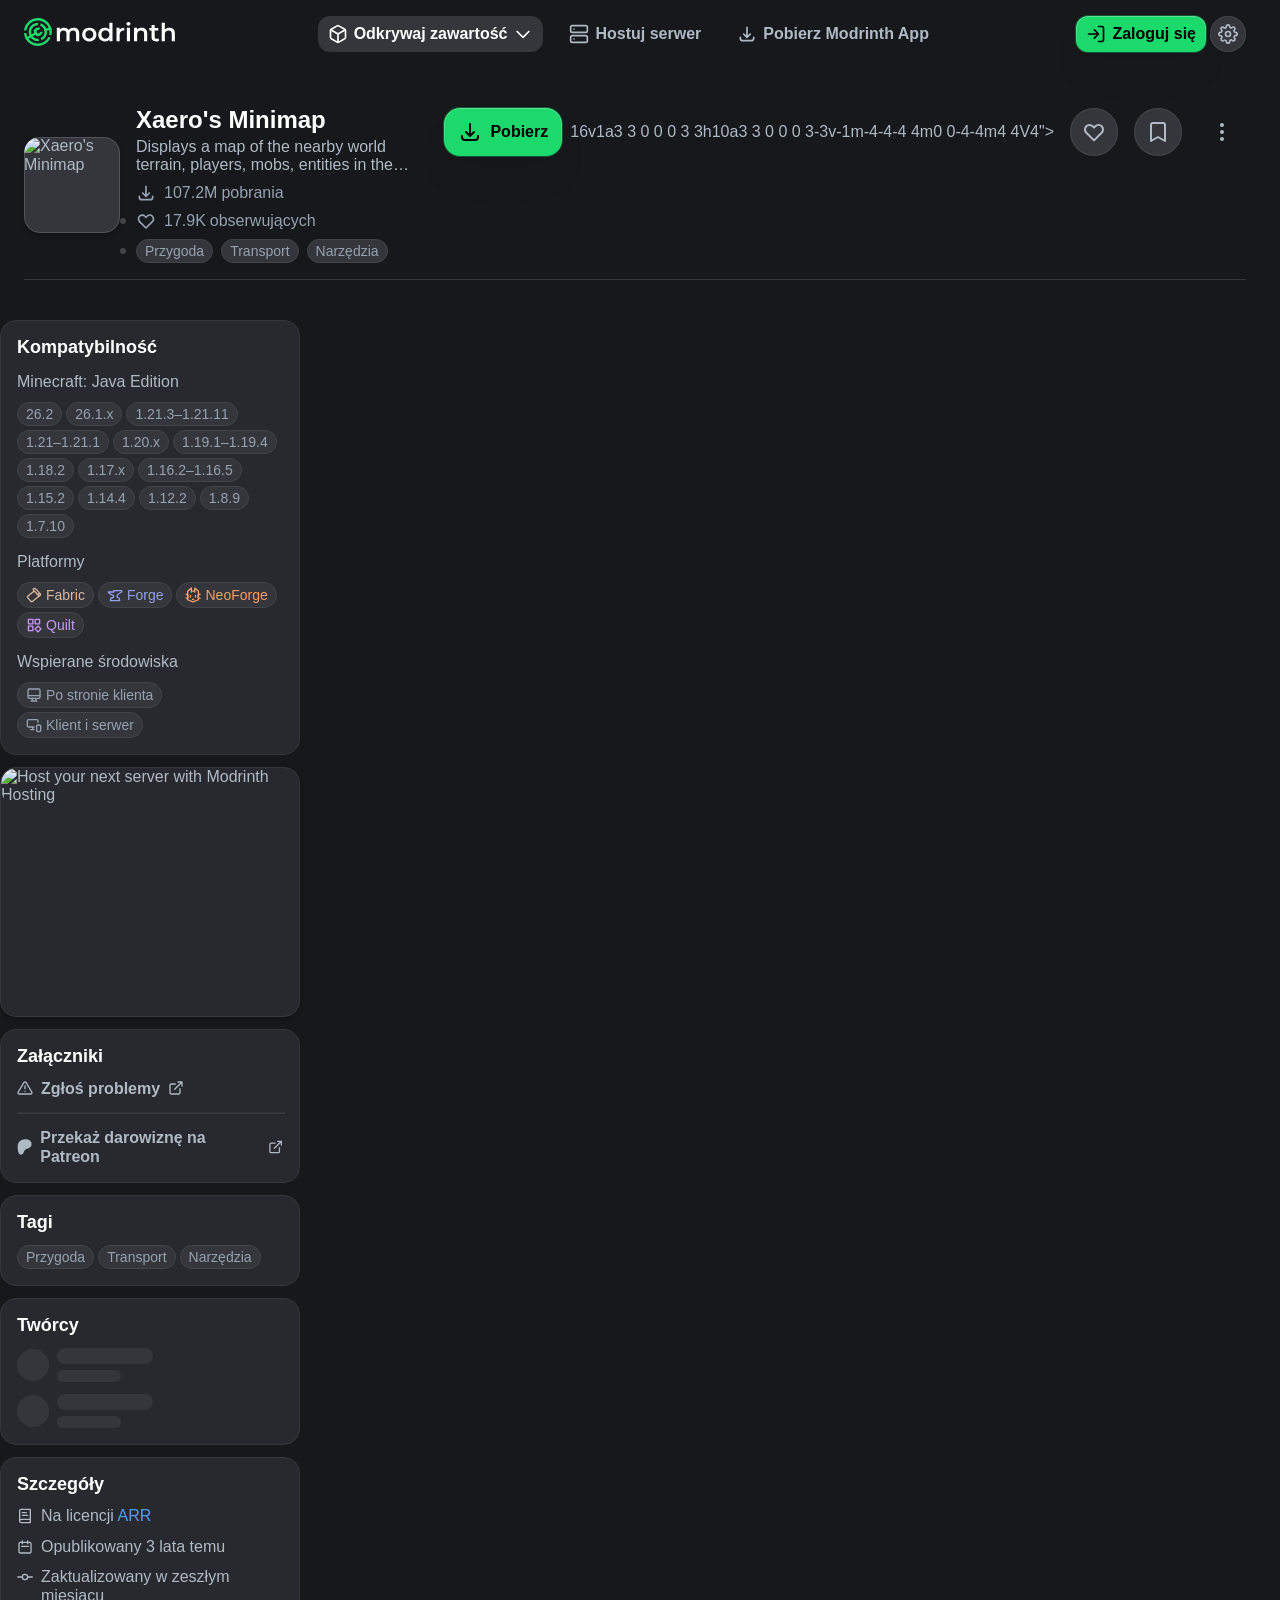
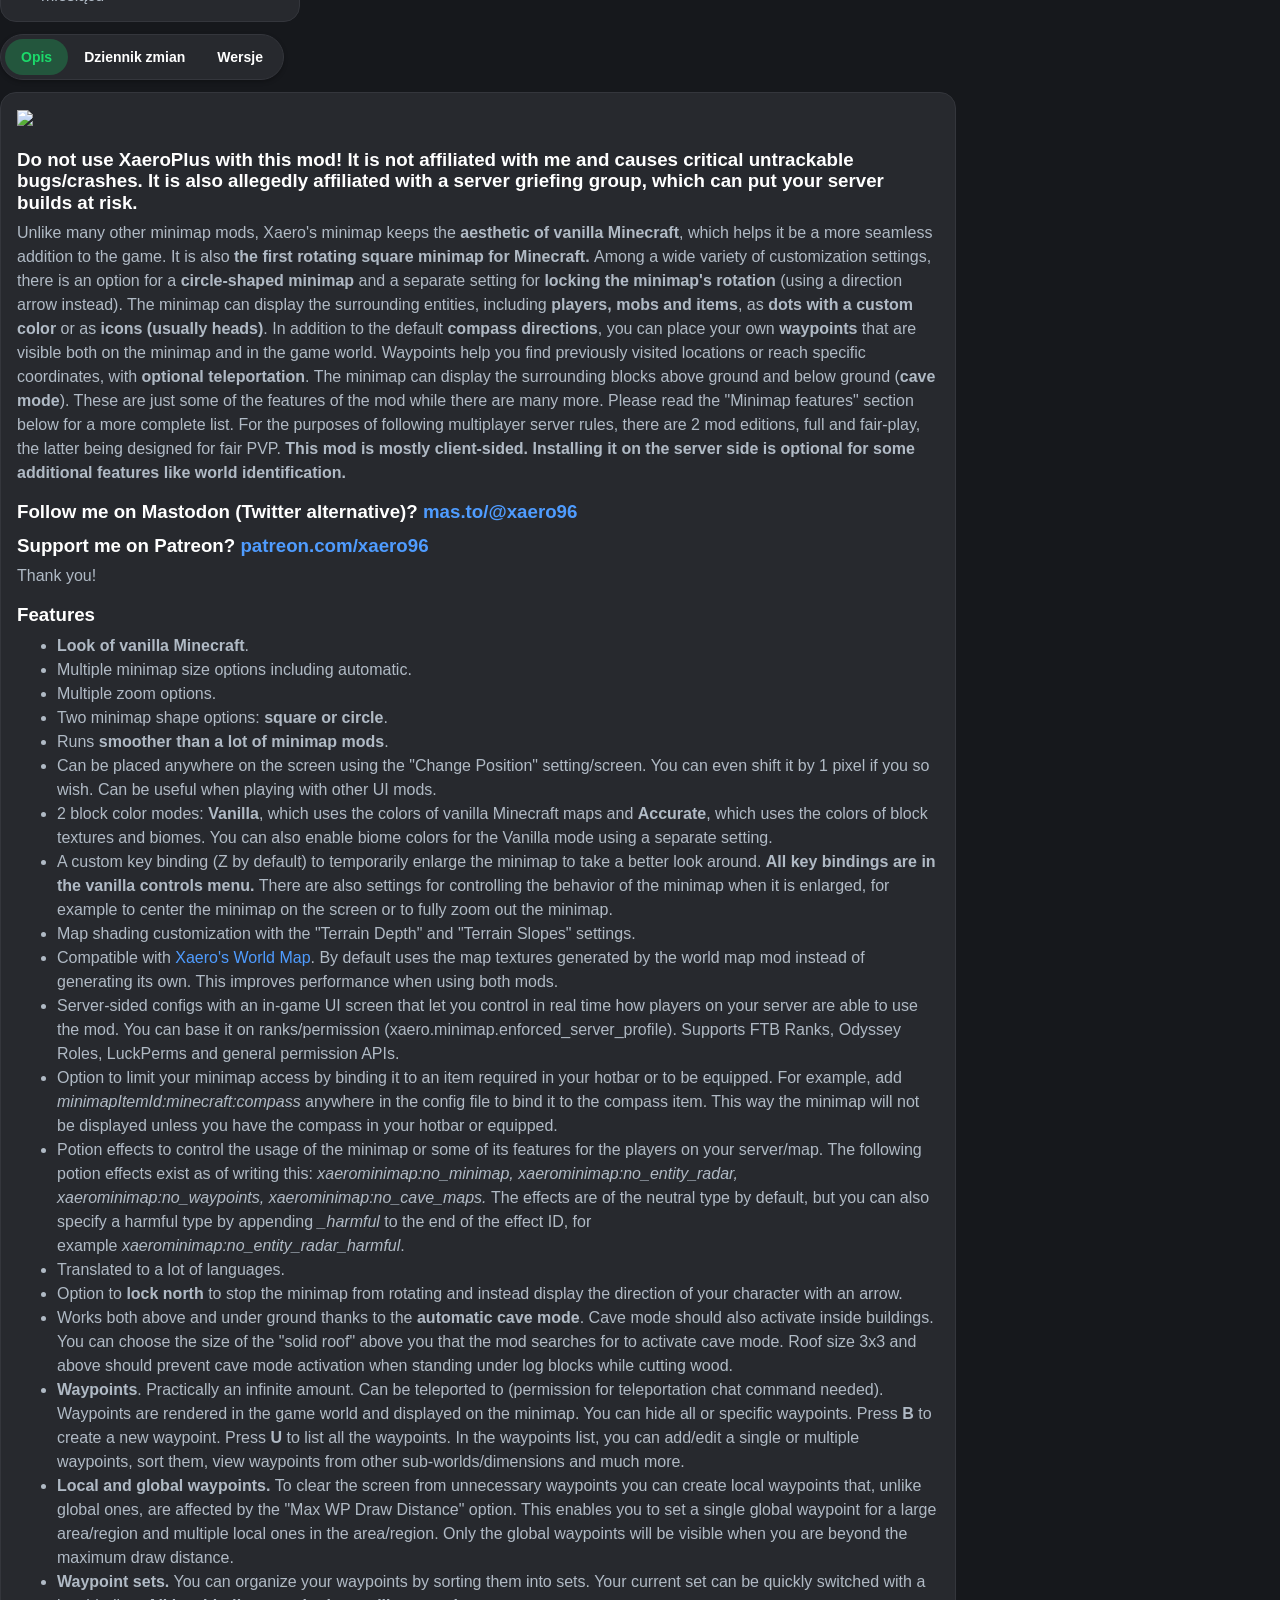
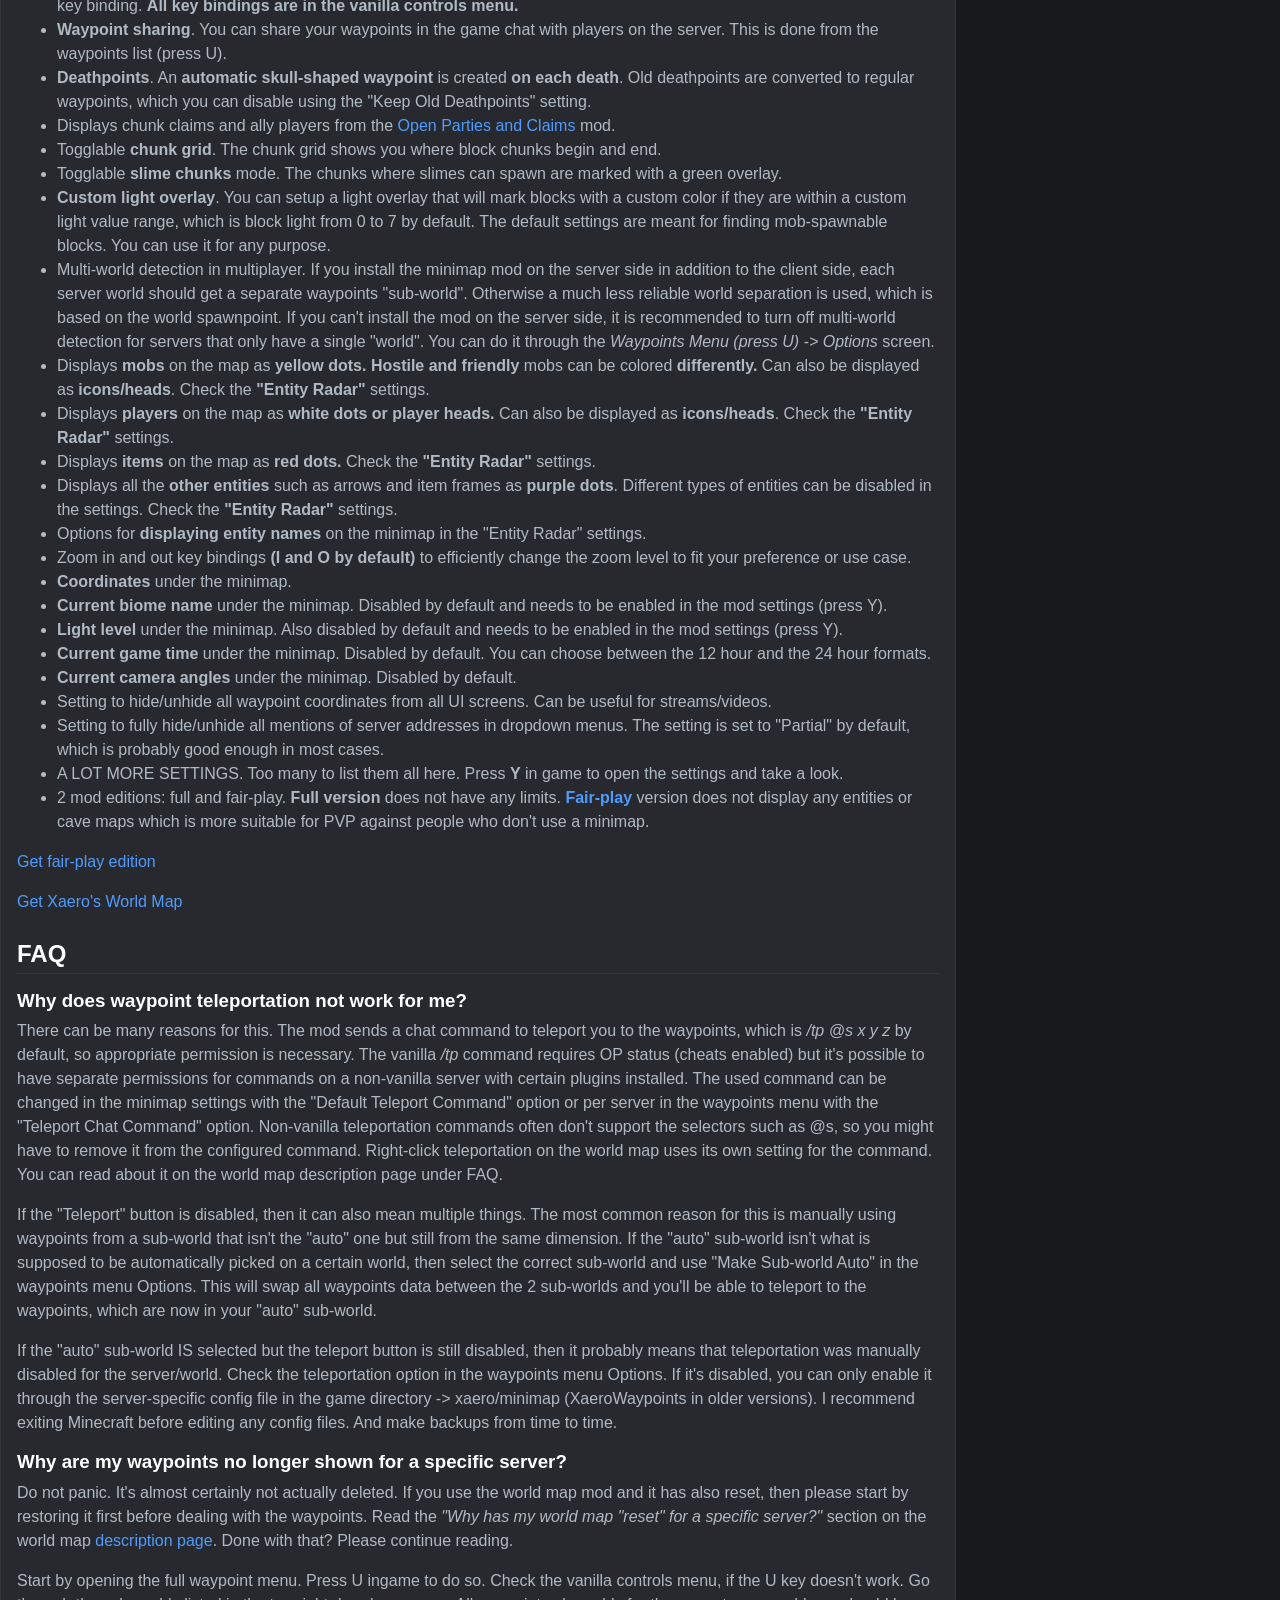
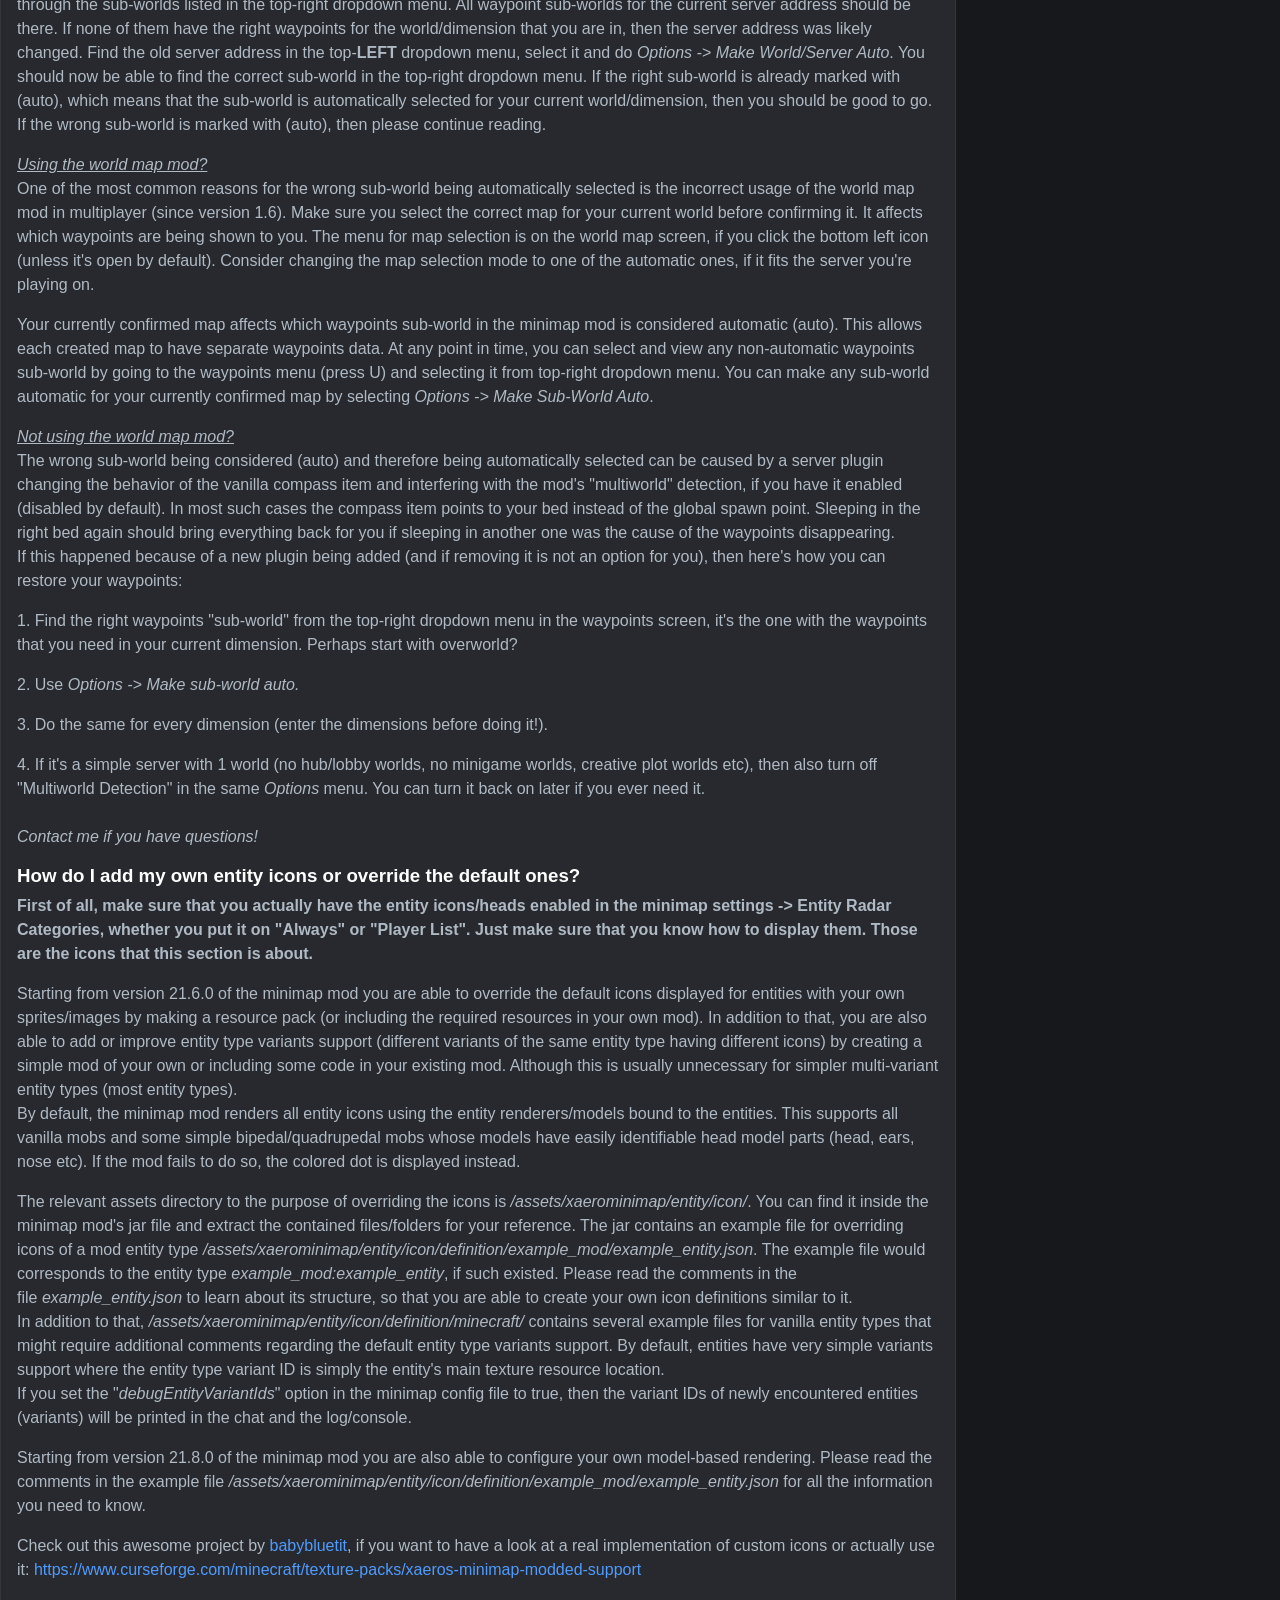
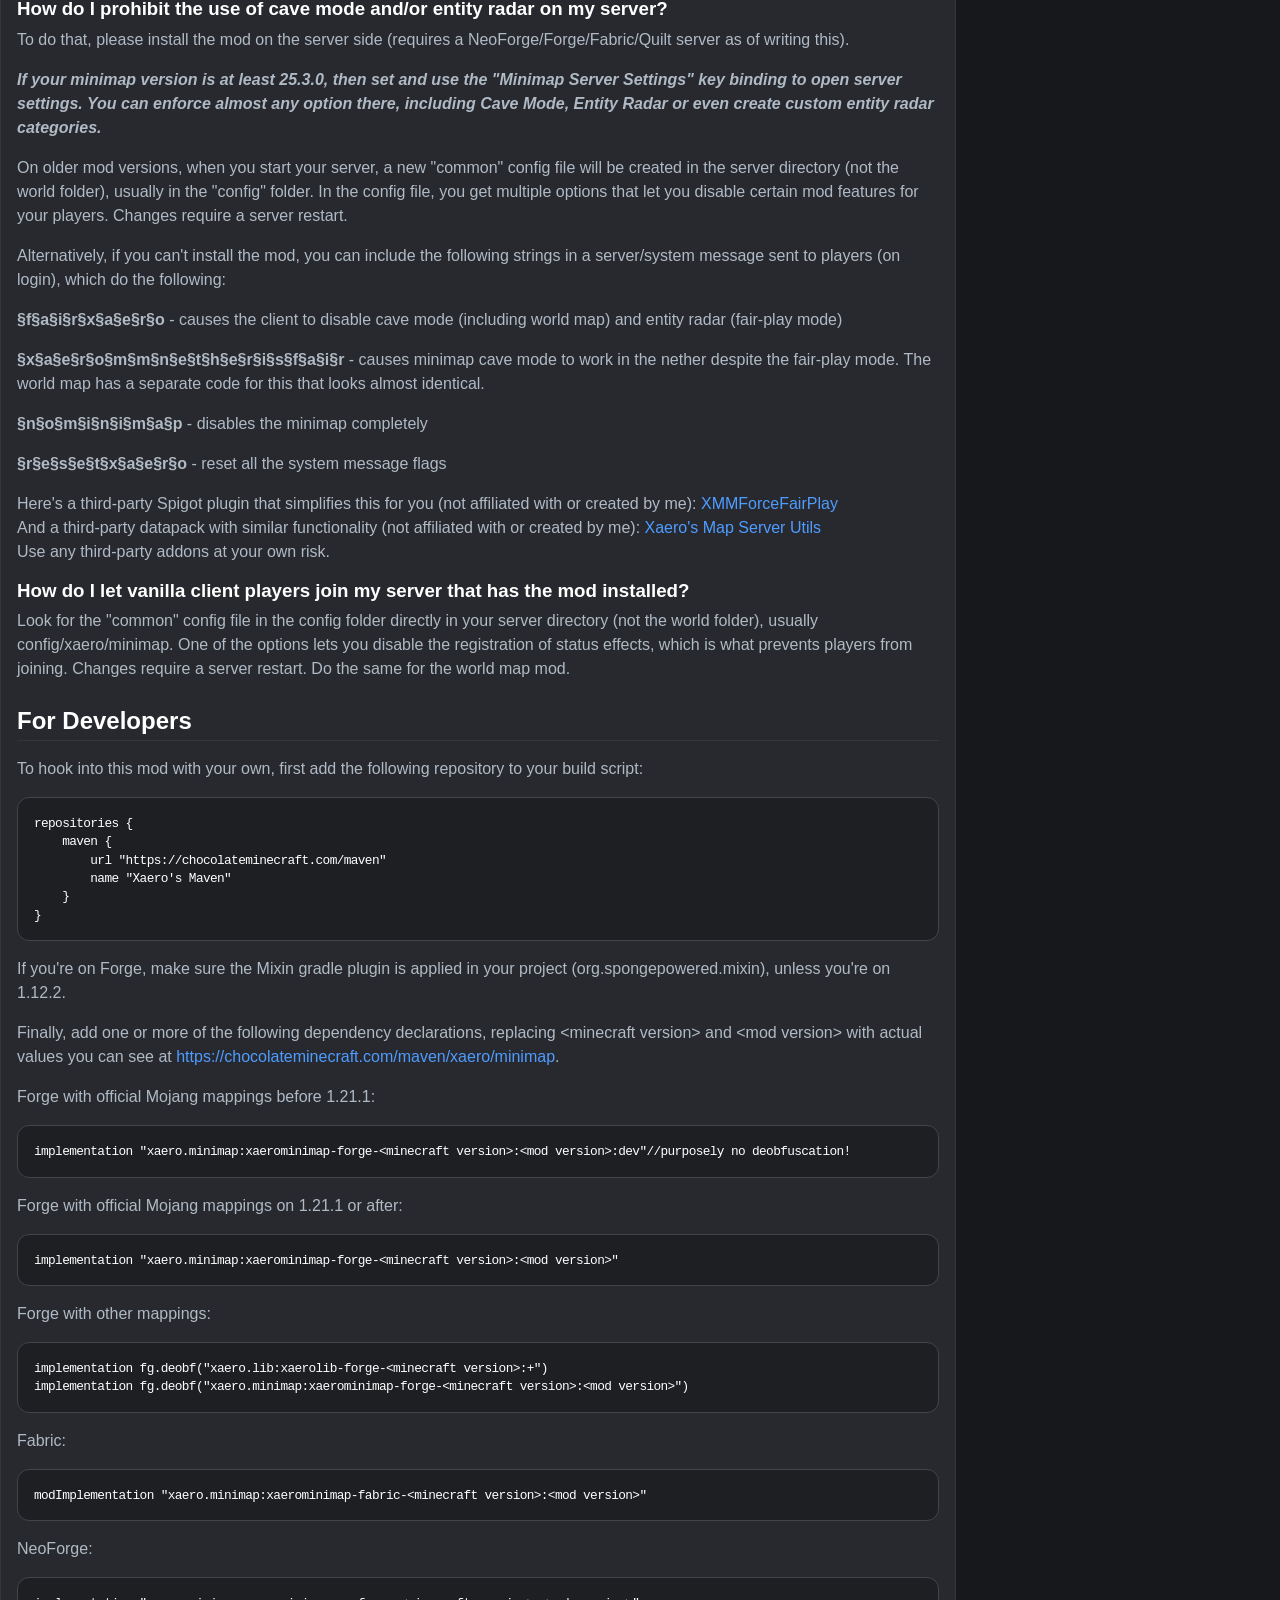
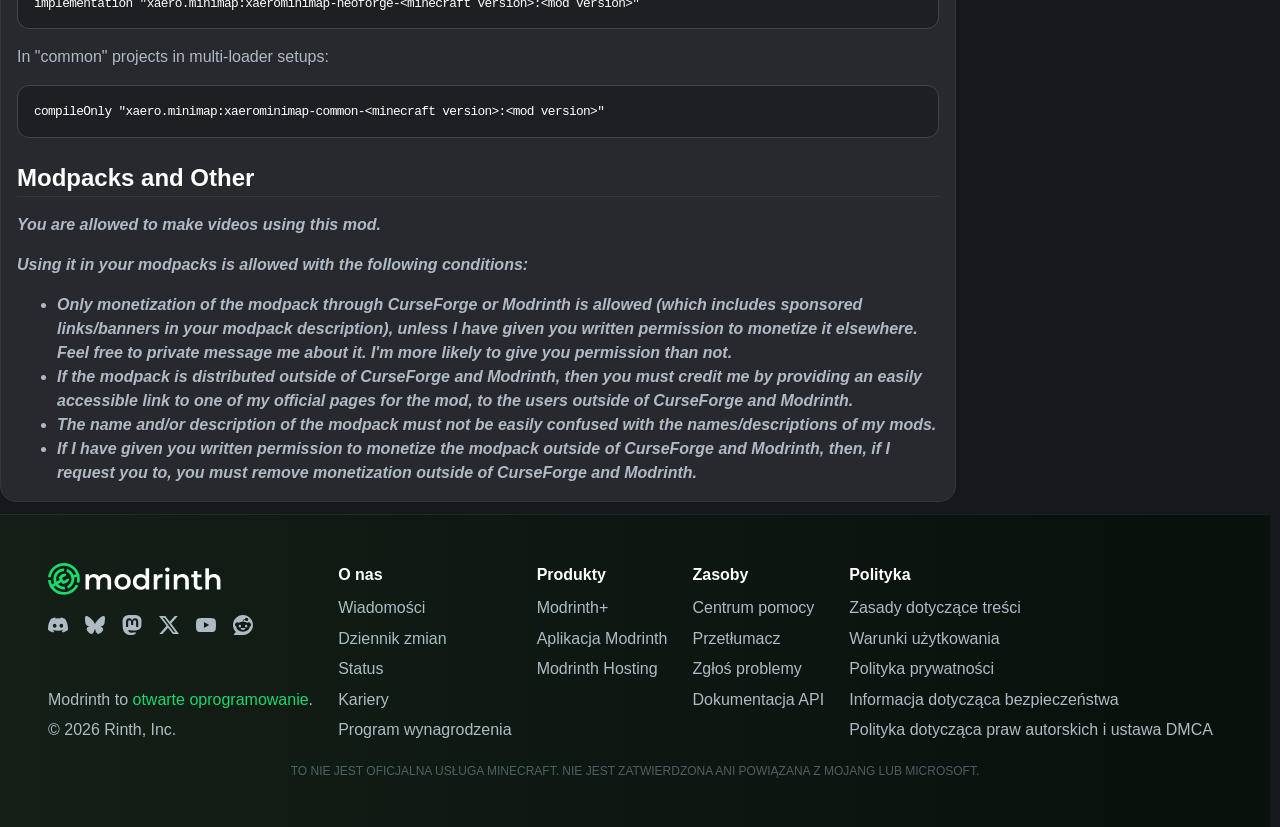
==== commit c991919c: "Update index.html" ====
--- a/index.html
+++ b/index.html
@@ -169,7 +169,7 @@
 <meta name="twitter:card" content="summary">
 <meta name="twitter:site" content="@modrinth">
 <meta name="robots" content="all"><meta name="sentry-trace" content="518bdab4c5414469a7fe98bdd34976f6-aad9e794ab543b7c-0"/>
-<meta name="baggage" content="sentry-environment=production,sentry-release=7d1e84855630dafa4ad56eeea4c9d0731b43d2be,sentry-public_key=9cf8f56ab7055ab6b1042fad535f2a44,sentry-trace_id=518bdab4c5414469a7fe98bdd34976f6,sentry-org_id=485889,sentry-sampled=false,sentry-sample_rand=0.826803268907615,sentry-sample_rate=0.0001"/></head><body><!--teleport start anchor--><!----><!--teleport anchor--><!--teleport start anchor--><!----><!--teleport anchor--><!--teleport start anchor--><!----><!--teleport anchor--><!--teleport start anchor--><!----><!--teleport anchor--><!--teleport start anchor--><!----><!--teleport anchor--><!--teleport start anchor--><!----><!--teleport anchor--><!--teleport start anchor--><!----><!--teleport anchor--><!--teleport start anchor--><!----><!--teleport anchor--><div id="__nuxt"><div class="layout"><div class="pointer-events-none fixed inset-0 z-[-1]"><div id="fixed-background-teleport" class="relative"></div></div><div class="pointer-events-none absolute inset-0 z-[-1]"><div id="absolute-background-teleport" class="relative"></div></div><div class="pride-backdrop pointer-events-none absolute inset-0 z-[-1]"></div><div class="pointer-events-none absolute inset-0 z-50"><div style="--_r-count:0;" class="over-the-top-random-animation"><div><div class="animation-ring-3 flex items-center justify-center rounded-full border-4 border-solid border-brand bg-brand-highlight opacity-40"></div><div class="animation-ring-2 flex items-center justify-center rounded-full border-4 border-solid border-brand bg-brand-highlight opacity-60"></div><div class="animation-ring-1 flex items-center justify-center rounded-full border-4 border-solid border-brand bg-brand-highlight text-9xl font-extrabold text-contrast"> ? </div></div></div></div><!----><!----><!----><!----><!----><!----><!----><!----><!----><header class="desktop-only relative z-[5] mx-auto grid max-w-[1280px] grid-cols-[1fr_auto] items-center gap-2 px-6 py-4 lg:grid-cols-[auto_1fr_auto]"><div><a href="/" class="group hover:brightness-[--hover-brightness] focus-visible:brightness-[--hover-brightness]" aria-label="Strona główna Modrinth"><svg xmlns="http://www.w3.org/2000/svg" xml:space="preserve" fill-rule="evenodd" stroke-linejoin="round" stroke-miterlimit="2" clip-rule="evenodd" viewbox="0 0 3307 593" class="h-7 w-auto text-contrast transition-transform group-active:scale-[0.98]" aria-hidden="true" data-v-e9a225e3><path fill="currentColor" fill-rule="nonzero" d="M1053.02 205.51c35.59 0 64.27 10.1 84.98 30.81 20.72 21.25 31.34 52.05 31.34 93.48v162.53h-66.4V338.3c0-24.96-5.3-43.55-16.46-56.3-11.15-12.22-26.55-18.6-47.27-18.6-22.3 0-40.37 7.45-53.65 21.79-13.27 14.87-20.18 36.11-20.18 63.2v143.94h-66.4V338.3c0-24.96-5.3-43.55-16.46-56.3-11.15-12.22-26.56-18.6-47.27-18.6-22.84 0-40.37 7.45-53.65 21.79-13.27 14.34-20.18 35.58-20.18 63.2v143.94h-66.4V208.7h63.21v36.12c10.63-12.75 23.9-22.3 39.84-29.21 15.93-6.9 33.46-10.1 53.11-10.1 21.25 0 40.37 3.72 56.84 11.69 16.46 8.5 29.21 20.18 38.77 35.59 11.69-14.88 26.56-26.56 45.15-35.06 18.59-7.97 38.77-12.22 61.08-12.22Zm329.84 290.54c-28.68 0-54.7-6.37-77.54-18.59a133.19 133.19 0 0 1-53.65-52.05c-13.28-21.78-19.65-46.74-19.65-74.9 0-28.14 6.37-53.1 19.65-74.88a135.4 135.4 0 0 1 53.65-51.53c22.84-12.21 48.86-18.59 77.54-18.59 29.22 0 55.24 6.38 78.08 18.6 22.84 12.21 40.9 29.74 54.18 51.52 12.75 21.77 19.12 46.74 19.12 74.89s-6.37 53.11-19.12 74.89c-13.28 22.3-31.34 39.83-54.18 52.05-22.84 12.22-48.86 18.6-78.08 18.6Zm0-56.83c24.44 0 44.62-7.97 60.55-24.43 15.94-16.47 23.9-37.72 23.9-64.27 0-26.56-7.96-47.8-23.9-64.27-15.93-16.47-36.11-24.43-60.55-24.43-24.43 0-44.61 7.96-60.02 24.43-15.93 16.46-23.9 37.71-23.9 64.27 0 26.55 7.97 47.8 23.9 64.27 15.4 16.46 35.6 24.43 60.02 24.43Zm491.32-341v394.11h-63.74v-36.65a108.02 108.02 0 0 1-40.37 30.28c-16.46 6.9-34 10.1-53.65 10.1-27.08 0-51.52-5.85-73.3-18.07-21.77-12.21-39.3-29.21-51.52-51.52-12.21-21.78-18.59-47.27-18.59-75.95s6.38-54.18 18.6-75.96c12.21-21.77 29.74-38.77 51.52-50.99 21.77-12.21 46.2-18.06 73.3-18.06 18.59 0 36.11 3.2 51.52 9.56a106.35 106.35 0 0 1 39.83 28.69V98.22h66.4Zm-149.79 341c15.94 0 30.28-3.72 43.03-11.16 12.74-6.9 22.83-17.52 30.27-30.8 7.44-13.28 11.15-29.21 11.15-46.74s-3.71-33.46-11.15-46.74c-7.44-13.28-17.53-23.9-30.27-31.34-12.75-6.9-27.1-10.62-43.03-10.62s-30.27 3.71-43.02 10.62c-12.75 7.43-22.84 18.06-30.28 31.34-7.43 13.28-11.15 29.2-11.15 46.74 0 17.53 3.72 33.46 11.15 46.74 7.44 13.28 17.53 23.9 30.28 30.8 12.75 7.44 27.09 11.16 43.02 11.16Zm298.51-189.09c19.12-29.74 52.58-44.62 100.92-44.62v63.21a84.29 84.29 0 0 0-15.4-1.6c-26.03 0-46.22 7.44-60.56 22.32-14.34 15.4-21.78 37.18-21.78 65.33v137.56h-66.39V208.7h63.2v41.43Zm155.63-41.43h66.39v283.63h-66.4V208.7Zm33.46-46.74c-12.22 0-22.31-3.72-30.28-11.68a37.36 37.36 0 0 1-12.21-28.16c0-11.15 4.25-20.71 12.21-28.68 7.97-7.43 18.06-11.15 30.28-11.15 12.21 0 22.3 3.72 30.27 10.62 7.97 7.44 12.22 16.47 12.22 27.62 0 11.69-3.72 21.25-11.69 29.21-7.96 7.97-18.59 12.22-30.8 12.22Zm279.38 43.55c35.59 0 64.27 10.63 86.05 31.34 21.78 20.72 32.4 52.05 32.4 92.95v162.53h-66.4V338.3c0-24.96-5.84-43.55-17.52-56.3-11.69-12.22-28.15-18.6-49.93-18.6-24.43 0-43.55 7.45-57.9 21.79-14.34 14.87-21.24 36.11-21.24 63.73v143.41h-66.4V208.7h63.21v36.65c11.16-13.28 24.97-22.84 41.43-29.74 16.47-6.9 35.59-10.1 56.3-10.1Zm371.81 271.42a78.34 78.34 0 0 1-28.15 14.34 130.83 130.83 0 0 1-35.6 4.78c-31.33 0-55.23-7.97-72.23-24.43-17-16.47-25.5-39.84-25.5-71.17V263.94h-46.73v-53.11h46.74v-64.8h66.4v64.8h75.95v53.11h-75.96v134.91c0 13.81 3.19 24.43 10.1 31.34 6.9 7.44 16.46 11.15 29.2 11.15 14.88 0 27.1-3.71 37.19-11.68l18.59 47.27Zm214.05-271.42c35.59 0 64.27 10.63 86.05 31.34 21.77 20.72 32.4 52.05 32.4 92.95v162.53h-66.4V338.3c0-24.96-5.84-43.55-17.53-56.3-11.68-12.22-28.15-18.6-49.92-18.6-24.44 0-43.56 7.45-57.9 21.79-14.34 14.87-21.24 36.11-21.24 63.73v143.41h-66.4V98.23h66.4v143.4c11.15-11.68 24.43-20.71 40.9-27.09 15.93-5.84 33.99-9.03 53.64-9.03Z" data-v-e9a225e3></path><g fill="var(--color-brand)" data-v-e9a225e3><path d="m29 424.4 188.2-112.95-17.15-45.48 53.75-55.21 67.93-14.64 19.67 24.21-31.32 31.72-27.3 8.6-19.52 20.05 9.56 26.6 19.4 20.6 27.36-7.28 19.47-21.38 42.51-13.47 12.67 28.5-43.87 53.78-73.5 23.27-32.97-36.7L55.06 467.94C46.1 456.41 35.67 440.08 29 424.4Zm543.03-230.25-149.5 40.32c8.24 21.92 10.95 34.8 13.23 49l149.23-40.26c-2.38-15.94-6.65-32.17-12.96-49.06Z" data-v-e9a225e3></path><path d="M51.28 316.13c10.59 125 115.54 223.3 243.27 223.3 96.51 0 180.02-56.12 219.63-137.46l48.61 16.83c-46.78 101.34-149.35 171.75-268.24 171.75C138.6 590.55 10.71 469.38 0 316.13h51.28ZM.78 265.24C15.86 116.36 141.73 0 294.56 0c162.97 0 295.28 132.31 295.28 295.28 0 26.14-3.4 51.49-9.8 75.63l-48.48-16.78a244.28 244.28 0 0 0 7.15-58.85c0-134.75-109.4-244.15-244.15-244.15-124.58 0-227.49 93.5-242.32 214.11H.8Z" class="ring--large ring" data-v-e9a225e3></path><path d="M293.77 153.17c-78.49.07-142.2 63.83-142.2 142.34 0 78.56 63.79 142.34 142.35 142.34 3.98 0 7.93-.16 11.83-.49l14.22 49.76a194.65 194.65 0 0 1-26.05 1.74c-106.72 0-193.36-86.64-193.36-193.35 0-106.72 86.64-193.35 193.36-193.35 2.64 0 5.28.05 7.9.16l-8.05 50.85Zm58.2-42.13c78.39 24.67 135.3 97.98 135.3 184.47 0 80.07-48.77 148.83-118.2 178.18l-14.17-49.55c48.08-22.85 81.36-71.89 81.36-128.63 0-60.99-38.44-113.07-92.39-133.32l8.1-51.15Z" class="ring--small ring" data-v-e9a225e3></path></g></svg></a></div><div class="gap-4 col-span-2 row-start-2 flex justify-center lg:col-span-1 lg:row-start-auto"><!--[--><!--[--><button data-button type="button" class="relative inline-flex min-w-0 shrink-0 items-center justify-center whitespace-nowrap border-0 no-underline touch-manipulation cursor-pointer select-none transition-[background-color,color,box-shadow,filter,opacity,transform] duration-150 ease-out enabled:active:scale-[0.97] [&amp;:not(:disabled):not([aria-disabled=true]):hover]:brightness-[--hover-brightness] [&amp;:not(:disabled):not([aria-disabled=true]):focus-visible]:brightness-[--hover-brightness] focus-visible:outline-none [&amp;:not(:disabled):not([aria-disabled=true]):focus-visible]:ring-4 [&amp;:not(:disabled):not([aria-disabled=true]):focus-visible]:ring-brand-shadow disabled:cursor-not-allowed disabled:opacity-50 [&amp;[aria-disabled=true]]:cursor-not-allowed [&amp;[aria-disabled=true]]:opacity-50 button-frame--quiet bg-transparent [&amp;&gt;svg]:text-inherit [&amp;:not(:disabled):not([aria-disabled=true]):hover]:bg-surface-4 [&amp;:not(:disabled):not([aria-disabled=true]):focus-visible]:bg-surface-4 h-9 gap-1.5 rounded-xl px-2.5 text-base font-semibold leading-5 [&amp;&gt;svg]:size-5 [&amp;&gt;svg]:min-h-5 [&amp;&gt;svg]:min-w-5 [&amp;&gt;svg]:shrink-0 w-9 !px-0 !rounded-full !w-auto !rounded-xl !px-2.5 !bg-[var(--color-button-bg)] !text-contrast" style="" aria-expanded="false" aria-controls="button-overflow-v-0-0-0-0" aria-haspopup="menu" data-v-8c32b7c9><!--[--><!--[--><!--[--><svg xmlns="http://www.w3.org/2000/svg" width="24" height="24" fill="none" stroke="currentColor" stroke-linecap="round" stroke-linejoin="round" stroke-width="2" viewBox="0 0 24 24" aria-hidden="true"><path d="M21 16V8a2 2 0 0 0-1-1.73l-7-4a2 2 0 0 0-2 0l-7 4A2 2 0 0 0 3 8v8a2 2 0 0 0 1 1.73l7 4a2 2 0 0 0 2 0l7-4A2 2 0 0 0 21 16"></path><path d="M3.29 7 12 12l8.71-5M12 22V12"></path></svg><span class="hidden md:contents">Odkrywaj zawartość</span><span class="contents md:hidden">Odkrywaj</span><svg xmlns="http://www.w3.org/2000/svg" width="24" height="24" fill="none" viewBox="0 0 24 24" aria-hidden="true" class="h-5 w-5"><path stroke="currentColor" stroke-linecap="round" stroke-linejoin="round" stroke-width="2" d="m19 9-7 7-7-7"></path></svg><!--]--><!--]--><!--]--></button><!----><!--]--><a href="/hosting" class="relative inline-flex min-w-0 shrink-0 items-center justify-center whitespace-nowrap border-0 no-underline touch-manipulation cursor-pointer select-none transition-[background-color,color,box-shadow,filter,opacity,transform] duration-150 ease-out enabled:active:scale-[0.97] [&amp;:not(:disabled):not([aria-disabled=true]):hover]:brightness-[--hover-brightness] [&amp;:not(:disabled):not([aria-disabled=true]):focus-visible]:brightness-[--hover-brightness] focus-visible:outline-none [&amp;:not(:disabled):not([aria-disabled=true]):focus-visible]:ring-4 [&amp;:not(:disabled):not([aria-disabled=true]):focus-visible]:ring-brand-shadow disabled:cursor-not-allowed disabled:opacity-50 [&amp;[aria-disabled=true]]:cursor-not-allowed [&amp;[aria-disabled=true]]:opacity-50 button-frame--quiet bg-transparent [&amp;&gt;svg]:text-inherit [&amp;:not(:disabled):not([aria-disabled=true]):hover]:bg-surface-4 [&amp;:not(:disabled):not([aria-disabled=true]):focus-visible]:bg-surface-4 h-9 gap-1.5 rounded-xl px-2.5 text-base font-semibold leading-5 [&amp;&gt;svg]:size-5 [&amp;&gt;svg]:min-h-5 [&amp;&gt;svg]:min-w-5 [&amp;&gt;svg]:shrink-0" data-button style="" data-v-8c32b7c9><!--[--><!--[--><svg xmlns="http://www.w3.org/2000/svg" width="24" height="24" fill="none" stroke="currentColor" stroke-linecap="round" stroke-linejoin="round" stroke-width="2" class="lucide lucide-server" viewBox="0 0 24 24" aria-hidden="true"><rect width="20" height="8" x="2" y="2" rx="2" ry="2"></rect><rect width="20" height="8" x="2" y="14" rx="2" ry="2"></rect><path d="M6 6h.01M6 18h.01"></path></svg> Hostuj serwer<!--]--><!--]--></a><a href="/app" class="relative inline-flex min-w-0 shrink-0 items-center justify-center whitespace-nowrap border-0 no-underline touch-manipulation cursor-pointer select-none transition-[background-color,color,box-shadow,filter,opacity,transform] duration-150 ease-out enabled:active:scale-[0.97] [&amp;:not(:disabled):not([aria-disabled=true]):hover]:brightness-[--hover-brightness] [&amp;:not(:disabled):not([aria-disabled=true]):focus-visible]:brightness-[--hover-brightness] focus-visible:outline-none [&amp;:not(:disabled):not([aria-disabled=true]):focus-visible]:ring-4 [&amp;:not(:disabled):not([aria-disabled=true]):focus-visible]:ring-brand-shadow disabled:cursor-not-allowed disabled:opacity-50 [&amp;[aria-disabled=true]]:cursor-not-allowed [&amp;[aria-disabled=true]]:opacity-50 button-frame--quiet bg-transparent [&amp;&gt;svg]:text-inherit [&amp;:not(:disabled):not([aria-disabled=true]):hover]:bg-surface-4 [&amp;:not(:disabled):not([aria-disabled=true]):focus-visible]:bg-surface-4 h-9 gap-1.5 rounded-xl px-2.5 text-base font-semibold leading-5 [&amp;&gt;svg]:size-5 [&amp;&gt;svg]:min-h-5 [&amp;&gt;svg]:min-w-5 [&amp;&gt;svg]:shrink-0" data-button style="" data-v-8c32b7c9><!--[--><!--[--><svg xmlns="http://www.w3.org/2000/svg" fill="none" stroke="currentColor" stroke-width="2" viewBox="0 0 24 24" aria-hidden="true"><path stroke-linecap="round" stroke-linejoin="round" d="M4 16v1a3 3 0 0 0 3 3h10a3 3 0 0 0 3-3v-1m-4-4-4 4m0 0-4-4m4 4V4"></path></svg><span class="hidden md:contents">Pobierz Modrinth App</span><span class="contents md:hidden">Modrinth App</span><!--]--><!--]--></a><!--]--></div><div class="flex items-center gap-1"><!----><!----><!--[--><a href="/auth/sign-in?redirect=/mod/xaeros-minimap" class="relative inline-flex min-w-0 shrink-0 items-center justify-center whitespace-nowrap border-0 no-underline touch-manipulation cursor-pointer select-none transition-[background-color,color,box-shadow,filter,opacity,transform] duration-150 ease-out enabled:active:scale-[0.97] [&amp;:not(:disabled):not([aria-disabled=true]):hover]:brightness-[--hover-brightness] [&amp;:not(:disabled):not([aria-disabled=true]):focus-visible]:brightness-[--hover-brightness] focus-visible:outline-none [&amp;:not(:disabled):not([aria-disabled=true]):focus-visible]:ring-4 [&amp;:not(:disabled):not([aria-disabled=true]):focus-visible]:ring-brand-shadow disabled:cursor-not-allowed disabled:opacity-50 [&amp;[aria-disabled=true]]:cursor-not-allowed [&amp;[aria-disabled=true]]:opacity-50 button-frame--colored bg-[--button-color] text-[var(--color-accent-contrast)] [&amp;&gt;svg]:text-inherit h-9 gap-1.5 rounded-xl px-2.5 text-base font-semibold leading-5 [&amp;&gt;svg]:size-5 [&amp;&gt;svg]:min-h-5 [&amp;&gt;svg]:min-w-5 [&amp;&gt;svg]:shrink-0" data-button style="--button-color:var(--color-brand);" data-v-8c32b7c9><!--[--><!--[--><svg xmlns="http://www.w3.org/2000/svg" width="24" height="24" fill="none" stroke="currentColor" stroke-linecap="round" stroke-linejoin="round" stroke-width="2" class="lucide lucide-log-in" viewBox="0 0 24 24" aria-hidden="true"><path d="M15 3h4a2 2 0 0 1 2 2v14a2 2 0 0 1-2 2h-4M10 17l5-5-5-5M15 12H3"></path></svg> Zaloguj się<!--]--><!--]--></a><a href="/settings" class="relative inline-flex min-w-0 shrink-0 items-center justify-center whitespace-nowrap border-0 no-underline touch-manipulation cursor-pointer select-none transition-[background-color,color,box-shadow,filter,opacity,transform] duration-150 ease-out enabled:active:scale-[0.97] [&amp;:not(:disabled):not([aria-disabled=true]):hover]:brightness-[--hover-brightness] [&amp;:not(:disabled):not([aria-disabled=true]):focus-visible]:brightness-[--hover-brightness] focus-visible:outline-none [&amp;:not(:disabled):not([aria-disabled=true]):focus-visible]:ring-4 [&amp;:not(:disabled):not([aria-disabled=true]):focus-visible]:ring-brand-shadow disabled:cursor-not-allowed disabled:opacity-50 [&amp;[aria-disabled=true]]:cursor-not-allowed [&amp;[aria-disabled=true]]:opacity-50 button-frame--base bg-surface-4 text-contrast [&amp;&gt;svg]:text-primary h-9 gap-1.5 rounded-xl px-2.5 text-base font-semibold leading-5 [&amp;&gt;svg]:size-5 [&amp;&gt;svg]:min-h-5 [&amp;&gt;svg]:min-w-5 [&amp;&gt;svg]:shrink-0 !w-9 !rounded-full !px-0" data-button style="" data-v-8c32b7c9><!--[--><!--[--><svg xmlns="http://www.w3.org/2000/svg" width="24" height="24" fill="none" stroke="currentColor" stroke-linecap="round" stroke-linejoin="round" stroke-width="2" viewBox="0 0 24 24" aria-label="Ustawienia"><circle cx="12" cy="12" r="3"></circle><path d="M19.4 15a1.65 1.65 0 0 0 .33 1.82l.06.06a2 2 0 0 1 0 2.83 2 2 0 0 1-2.83 0l-.06-.06a1.65 1.65 0 0 0-1.82-.33 1.65 1.65 0 0 0-1 1.51V21a2 2 0 0 1-2 2 2 2 0 0 1-2-2v-.09A1.65 1.65 0 0 0 9 19.4a1.65 1.65 0 0 0-1.82.33l-.06.06a2 2 0 0 1-2.83 0 2 2 0 0 1 0-2.83l.06-.06a1.65 1.65 0 0 0 .33-1.82 1.65 1.65 0 0 0-1.51-1H3a2 2 0 0 1-2-2 2 2 0 0 1 2-2h.09A1.65 1.65 0 0 0 4.6 9a1.65 1.65 0 0 0-.33-1.82l-.06-.06a2 2 0 0 1 0-2.83 2 2 0 0 1 2.83 0l.06.06a1.65 1.65 0 0 0 1.82.33H9a1.65 1.65 0 0 0 1-1.51V3a2 2 0 0 1 2-2 2 2 0 0 1 2 2v.09a1.65 1.65 0 0 0 1 1.51 1.65 1.65 0 0 0 1.82-.33l.06-.06a2 2 0 0 1 2.83 0 2 2 0 0 1 0 2.83l-.06.06a1.65 1.65 0 0 0-.33 1.82V9a1.65 1.65 0 0 0 1.51 1H21a2 2 0 0 1 2 2 2 2 0 0 1-2 2h-.09a1.65 1.65 0 0 0-1.51 1"></path></svg><!--]--><!--]--></a><!--]--></div></header><header class="mobile-navigation mobile-only"><div class="nav-menu nav-menu-browse"><div class="links cascade-links"><!--[--><a href="/discover/mods" class="relative inline-flex min-w-0 shrink-0 items-center justify-center whitespace-nowrap border-0 no-underline touch-manipulation cursor-pointer select-none transition-[background-color,color,box-shadow,filter,opacity,transform] duration-150 ease-out enabled:active:scale-[0.97] [&amp;:not(:disabled):not([aria-disabled=true]):hover]:brightness-[--hover-brightness] [&amp;:not(:disabled):not([aria-disabled=true]):focus-visible]:brightness-[--hover-brightness] focus-visible:outline-none [&amp;:not(:disabled):not([aria-disabled=true]):focus-visible]:ring-4 [&amp;:not(:disabled):not([aria-disabled=true]):focus-visible]:ring-brand-shadow disabled:cursor-not-allowed disabled:opacity-50 [&amp;[aria-disabled=true]]:cursor-not-allowed [&amp;[aria-disabled=true]]:opacity-50 button-frame--base bg-surface-4 text-contrast [&amp;&gt;svg]:text-primary h-9 gap-1.5 rounded-xl px-2.5 text-base font-semibold leading-5 [&amp;&gt;svg]:size-5 [&amp;&gt;svg]:min-h-5 [&amp;&gt;svg]:min-w-5 [&amp;&gt;svg]:shrink-0 !h-auto !whitespace-normal" data-button style="" data-v-8c32b7c9><!--[--><!--[-->Mody<!--]--><!--]--></a><a href="/discover/resourcepacks" class="relative inline-flex min-w-0 shrink-0 items-center justify-center whitespace-nowrap border-0 no-underline touch-manipulation cursor-pointer select-none transition-[background-color,color,box-shadow,filter,opacity,transform] duration-150 ease-out enabled:active:scale-[0.97] [&amp;:not(:disabled):not([aria-disabled=true]):hover]:brightness-[--hover-brightness] [&amp;:not(:disabled):not([aria-disabled=true]):focus-visible]:brightness-[--hover-brightness] focus-visible:outline-none [&amp;:not(:disabled):not([aria-disabled=true]):focus-visible]:ring-4 [&amp;:not(:disabled):not([aria-disabled=true]):focus-visible]:ring-brand-shadow disabled:cursor-not-allowed disabled:opacity-50 [&amp;[aria-disabled=true]]:cursor-not-allowed [&amp;[aria-disabled=true]]:opacity-50 button-frame--base bg-surface-4 text-contrast [&amp;&gt;svg]:text-primary h-9 gap-1.5 rounded-xl px-2.5 text-base font-semibold leading-5 [&amp;&gt;svg]:size-5 [&amp;&gt;svg]:min-h-5 [&amp;&gt;svg]:min-w-5 [&amp;&gt;svg]:shrink-0 !h-auto !whitespace-normal" data-button style="" data-v-8c32b7c9><!--[--><!--[-->Paczki zasobów<!--]--><!--]--></a><a href="/discover/datapacks" class="relative inline-flex min-w-0 shrink-0 items-center justify-center whitespace-nowrap border-0 no-underline touch-manipulation cursor-pointer select-none transition-[background-color,color,box-shadow,filter,opacity,transform] duration-150 ease-out enabled:active:scale-[0.97] [&amp;:not(:disabled):not([aria-disabled=true]):hover]:brightness-[--hover-brightness] [&amp;:not(:disabled):not([aria-disabled=true]):focus-visible]:brightness-[--hover-brightness] focus-visible:outline-none [&amp;:not(:disabled):not([aria-disabled=true]):focus-visible]:ring-4 [&amp;:not(:disabled):not([aria-disabled=true]):focus-visible]:ring-brand-shadow disabled:cursor-not-allowed disabled:opacity-50 [&amp;[aria-disabled=true]]:cursor-not-allowed [&amp;[aria-disabled=true]]:opacity-50 button-frame--base bg-surface-4 text-contrast [&amp;&gt;svg]:text-primary h-9 gap-1.5 rounded-xl px-2.5 text-base font-semibold leading-5 [&amp;&gt;svg]:size-5 [&amp;&gt;svg]:min-h-5 [&amp;&gt;svg]:min-w-5 [&amp;&gt;svg]:shrink-0 !h-auto !whitespace-normal" data-button style="" data-v-8c32b7c9><!--[--><!--[-->Paczki danych<!--]--><!--]--></a><a href="/discover/shaders" class="relative inline-flex min-w-0 shrink-0 items-center justify-center whitespace-nowrap border-0 no-underline touch-manipulation cursor-pointer select-none transition-[background-color,color,box-shadow,filter,opacity,transform] duration-150 ease-out enabled:active:scale-[0.97] [&amp;:not(:disabled):not([aria-disabled=true]):hover]:brightness-[--hover-brightness] [&amp;:not(:disabled):not([aria-disabled=true]):focus-visible]:brightness-[--hover-brightness] focus-visible:outline-none [&amp;:not(:disabled):not([aria-disabled=true]):focus-visible]:ring-4 [&amp;:not(:disabled):not([aria-disabled=true]):focus-visible]:ring-brand-shadow disabled:cursor-not-allowed disabled:opacity-50 [&amp;[aria-disabled=true]]:cursor-not-allowed [&amp;[aria-disabled=true]]:opacity-50 button-frame--base bg-surface-4 text-contrast [&amp;&gt;svg]:text-primary h-9 gap-1.5 rounded-xl px-2.5 text-base font-semibold leading-5 [&amp;&gt;svg]:size-5 [&amp;&gt;svg]:min-h-5 [&amp;&gt;svg]:min-w-5 [&amp;&gt;svg]:shrink-0 !h-auto !whitespace-normal" data-button style="" data-v-8c32b7c9><!--[--><!--[-->Shadery<!--]--><!--]--></a><a href="/discover/modpacks" class="relative inline-flex min-w-0 shrink-0 items-center justify-center whitespace-nowrap border-0 no-underline touch-manipulation cursor-pointer select-none transition-[background-color,color,box-shadow,filter,opacity,transform] duration-150 ease-out enabled:active:scale-[0.97] [&amp;:not(:disabled):not([aria-disabled=true]):hover]:brightness-[--hover-brightness] [&amp;:not(:disabled):not([aria-disabled=true]):focus-visible]:brightness-[--hover-brightness] focus-visible:outline-none [&amp;:not(:disabled):not([aria-disabled=true]):focus-visible]:ring-4 [&amp;:not(:disabled):not([aria-disabled=true]):focus-visible]:ring-brand-shadow disabled:cursor-not-allowed disabled:opacity-50 [&amp;[aria-disabled=true]]:cursor-not-allowed [&amp;[aria-disabled=true]]:opacity-50 button-frame--base bg-surface-4 text-contrast [&amp;&gt;svg]:text-primary h-9 gap-1.5 rounded-xl px-2.5 text-base font-semibold leading-5 [&amp;&gt;svg]:size-5 [&amp;&gt;svg]:min-h-5 [&amp;&gt;svg]:min-w-5 [&amp;&gt;svg]:shrink-0 !h-auto !whitespace-normal" data-button style="" data-v-8c32b7c9><!--[--><!--[-->Paczki modów<!--]--><!--]--></a><a href="/discover/plugins" class="relative inline-flex min-w-0 shrink-0 items-center justify-center whitespace-nowrap border-0 no-underline touch-manipulation cursor-pointer select-none transition-[background-color,color,box-shadow,filter,opacity,transform] duration-150 ease-out enabled:active:scale-[0.97] [&amp;:not(:disabled):not([aria-disabled=true]):hover]:brightness-[--hover-brightness] [&amp;:not(:disabled):not([aria-disabled=true]):focus-visible]:brightness-[--hover-brightness] focus-visible:outline-none [&amp;:not(:disabled):not([aria-disabled=true]):focus-visible]:ring-4 [&amp;:not(:disabled):not([aria-disabled=true]):focus-visible]:ring-brand-shadow disabled:cursor-not-allowed disabled:opacity-50 [&amp;[aria-disabled=true]]:cursor-not-allowed [&amp;[aria-disabled=true]]:opacity-50 button-frame--base bg-surface-4 text-contrast [&amp;&gt;svg]:text-primary h-9 gap-1.5 rounded-xl px-2.5 text-base font-semibold leading-5 [&amp;&gt;svg]:size-5 [&amp;&gt;svg]:min-h-5 [&amp;&gt;svg]:min-w-5 [&amp;&gt;svg]:shrink-0 !h-auto !whitespace-normal" data-button style="" data-v-8c32b7c9><!--[--><!--[-->Pluginy<!--]--><!--]--></a><a href="/discover/servers" class="relative inline-flex min-w-0 shrink-0 items-center justify-center whitespace-nowrap border-0 no-underline touch-manipulation cursor-pointer select-none transition-[background-color,color,box-shadow,filter,opacity,transform] duration-150 ease-out enabled:active:scale-[0.97] [&amp;:not(:disabled):not([aria-disabled=true]):hover]:brightness-[--hover-brightness] [&amp;:not(:disabled):not([aria-disabled=true]):focus-visible]:brightness-[--hover-brightness] focus-visible:outline-none [&amp;:not(:disabled):not([aria-disabled=true]):focus-visible]:ring-4 [&amp;:not(:disabled):not([aria-disabled=true]):focus-visible]:ring-brand-shadow disabled:cursor-not-allowed disabled:opacity-50 [&amp;[aria-disabled=true]]:cursor-not-allowed [&amp;[aria-disabled=true]]:opacity-50 button-frame--base bg-surface-4 text-contrast [&amp;&gt;svg]:text-primary h-9 gap-1.5 rounded-xl px-2.5 text-base font-semibold leading-5 [&amp;&gt;svg]:size-5 [&amp;&gt;svg]:min-h-5 [&amp;&gt;svg]:min-w-5 [&amp;&gt;svg]:shrink-0 !h-auto !whitespace-normal" data-button style="" data-v-8c32b7c9><!--[--><!--[-->Serwery<!--]--><!--]--></a><!--]--></div></div><div class="nav-menu nav-menu-mobile"><div class="account-container"><a href="/auth/sign-in?redirect=/mod/xaeros-minimap" class="relative inline-flex min-w-0 shrink-0 items-center justify-center whitespace-nowrap border-0 no-underline touch-manipulation cursor-pointer select-none transition-[background-color,color,box-shadow,filter,opacity,transform] duration-150 ease-out enabled:active:scale-[0.97] [&amp;:not(:disabled):not([aria-disabled=true]):hover]:brightness-[--hover-brightness] [&amp;:not(:disabled):not([aria-disabled=true]):focus-visible]:brightness-[--hover-brightness] focus-visible:outline-none [&amp;:not(:disabled):not([aria-disabled=true]):focus-visible]:ring-4 [&amp;:not(:disabled):not([aria-disabled=true]):focus-visible]:ring-brand-shadow disabled:cursor-not-allowed disabled:opacity-50 [&amp;[aria-disabled=true]]:cursor-not-allowed [&amp;[aria-disabled=true]]:opacity-50 button-frame--colored bg-[--button-color] text-[var(--color-accent-contrast)] [&amp;&gt;svg]:text-inherit h-9 gap-1.5 rounded-xl px-2.5 text-base font-semibold leading-5 [&amp;&gt;svg]:size-5 [&amp;&gt;svg]:min-h-5 [&amp;&gt;svg]:min-w-5 [&amp;&gt;svg]:shrink-0 !h-auto !whitespace-normal" data-button style="--button-color:var(--color-brand);" data-v-8c32b7c9><!--[--><!--[--><svg xmlns="http://www.w3.org/2000/svg" width="24" height="24" fill="none" stroke="currentColor" stroke-linecap="round" stroke-linejoin="round" stroke-width="2" class="lucide lucide-log-in" viewBox="0 0 24 24" aria-hidden="true"><path d="M15 3h4a2 2 0 0 1 2 2v14a2 2 0 0 1-2 2h-4M10 17l5-5-5-5M15 12H3"></path></svg> Zaloguj się<!--]--><!--]--></a></div><div class="links"><!----><a href="/settings" class="relative inline-flex min-w-0 shrink-0 items-center justify-center whitespace-nowrap border-0 no-underline touch-manipulation cursor-pointer select-none transition-[background-color,color,box-shadow,filter,opacity,transform] duration-150 ease-out enabled:active:scale-[0.97] [&amp;:not(:disabled):not([aria-disabled=true]):hover]:brightness-[--hover-brightness] [&amp;:not(:disabled):not([aria-disabled=true]):focus-visible]:brightness-[--hover-brightness] focus-visible:outline-none [&amp;:not(:disabled):not([aria-disabled=true]):focus-visible]:ring-4 [&amp;:not(:disabled):not([aria-disabled=true]):focus-visible]:ring-brand-shadow disabled:cursor-not-allowed disabled:opacity-50 [&amp;[aria-disabled=true]]:cursor-not-allowed [&amp;[aria-disabled=true]]:opacity-50 button-frame--base bg-surface-4 text-contrast [&amp;&gt;svg]:text-primary h-9 gap-1.5 rounded-xl px-2.5 text-base font-semibold leading-5 [&amp;&gt;svg]:size-5 [&amp;&gt;svg]:min-h-5 [&amp;&gt;svg]:min-w-5 [&amp;&gt;svg]:shrink-0 !h-auto !whitespace-normal" data-button style="" data-v-8c32b7c9><!--[--><!--[--><svg xmlns="http://www.w3.org/2000/svg" width="24" height="24" fill="none" stroke="currentColor" stroke-linecap="round" stroke-linejoin="round" stroke-width="2" viewBox="0 0 24 24" aria-hidden="true"><circle cx="12" cy="12" r="3"></circle><path d="M19.4 15a1.65 1.65 0 0 0 .33 1.82l.06.06a2 2 0 0 1 0 2.83 2 2 0 0 1-2.83 0l-.06-.06a1.65 1.65 0 0 0-1.82-.33 1.65 1.65 0 0 0-1 1.51V21a2 2 0 0 1-2 2 2 2 0 0 1-2-2v-.09A1.65 1.65 0 0 0 9 19.4a1.65 1.65 0 0 0-1.82.33l-.06.06a2 2 0 0 1-2.83 0 2 2 0 0 1 0-2.83l.06-.06a1.65 1.65 0 0 0 .33-1.82 1.65 1.65 0 0 0-1.51-1H3a2 2 0 0 1-2-2 2 2 0 0 1 2-2h.09A1.65 1.65 0 0 0 4.6 9a1.65 1.65 0 0 0-.33-1.82l-.06-.06a2 2 0 0 1 0-2.83 2 2 0 0 1 2.83 0l.06.06a1.65 1.65 0 0 0 1.82.33H9a1.65 1.65 0 0 0 1-1.51V3a2 2 0 0 1 2-2 2 2 0 0 1 2 2v.09a1.65 1.65 0 0 0 1 1.51 1.65 1.65 0 0 0 1.82-.33l.06-.06a2 2 0 0 1 2.83 0 2 2 0 0 1 0 2.83l-.06.06a1.65 1.65 0 0 0-.33 1.82V9a1.65 1.65 0 0 0 1.51 1H21a2 2 0 0 1 2 2 2 2 0 0 1-2 2h-.09a1.65 1.65 0 0 0-1.51 1"></path></svg> Ustawienia<!--]--><!--]--></a><button data-button type="button" class="relative inline-flex min-w-0 shrink-0 items-center justify-center whitespace-nowrap border-0 no-underline touch-manipulation cursor-pointer select-none transition-[background-color,color,box-shadow,filter,opacity,transform] duration-150 ease-out enabled:active:scale-[0.97] [&amp;:not(:disabled):not([aria-disabled=true]):hover]:brightness-[--hover-brightness] [&amp;:not(:disabled):not([aria-disabled=true]):focus-visible]:brightness-[--hover-brightness] focus-visible:outline-none [&amp;:not(:disabled):not([aria-disabled=true]):focus-visible]:ring-4 [&amp;:not(:disabled):not([aria-disabled=true]):focus-visible]:ring-brand-shadow disabled:cursor-not-allowed disabled:opacity-50 [&amp;[aria-disabled=true]]:cursor-not-allowed [&amp;[aria-disabled=true]]:opacity-50 button-frame--base bg-surface-4 text-contrast [&amp;&gt;svg]:text-primary h-9 gap-1.5 rounded-xl px-2.5 text-base font-semibold leading-5 [&amp;&gt;svg]:size-5 [&amp;&gt;svg]:min-h-5 [&amp;&gt;svg]:min-w-5 [&amp;&gt;svg]:shrink-0 !h-auto !whitespace-normal" style="" data-v-8c32b7c9><!--[--><!--[--><svg xmlns="http://www.w3.org/2000/svg" fill="none" stroke="currentColor" stroke-linecap="round" stroke-linejoin="round" stroke-width="2" viewBox="0 0 24 24" class="icon"><circle cx="12" cy="12" r="5"></circle><path d="M12 1v2M12 21v2M4.22 4.22l1.42 1.42M18.36 18.36l1.42 1.42M1 12h2M21 12h2M4.22 19.78l1.42-1.42M18.36 5.64l1.42-1.42"></path></svg><span class="dropdown-item__text">Zmień motyw</span><!--]--><!--]--></button></div></div><div class="mobile-navbar"><a href="/" class="relative inline-flex min-w-0 shrink-0 items-center justify-center whitespace-nowrap border-0 no-underline touch-manipulation cursor-pointer select-none transition-[background-color,color,box-shadow,filter,opacity,transform] duration-150 ease-out enabled:active:scale-[0.97] [&amp;:not(:disabled):not([aria-disabled=true]):hover]:brightness-[--hover-brightness] [&amp;:not(:disabled):not([aria-disabled=true]):focus-visible]:brightness-[--hover-brightness] focus-visible:outline-none [&amp;:not(:disabled):not([aria-disabled=true]):focus-visible]:ring-4 [&amp;:not(:disabled):not([aria-disabled=true]):focus-visible]:ring-brand-shadow disabled:cursor-not-allowed disabled:opacity-50 [&amp;[aria-disabled=true]]:cursor-not-allowed [&amp;[aria-disabled=true]]:opacity-50 button-frame--quiet bg-transparent [&amp;&gt;svg]:text-inherit [&amp;:not(:disabled):not([aria-disabled=true]):hover]:!brightness-100 [&amp;:not(:disabled):not([aria-disabled=true]):focus-visible]:!brightness-100 h-9 gap-1.5 rounded-xl px-2.5 text-base font-semibold leading-5 [&amp;&gt;svg]:size-5 [&amp;&gt;svg]:min-h-5 [&amp;&gt;svg]:min-w-5 [&amp;&gt;svg]:shrink-0 tab !h-auto !rounded-none !px-0" data-button style="" title="Strona główna" aria-label="Strona główna" data-v-8c32b7c9><!--[--><!--[--><svg xmlns="http://www.w3.org/2000/svg" width="24" height="24" fill="none" stroke="currentColor" stroke-linecap="round" stroke-linejoin="round" stroke-width="2" viewBox="0 0 24 24" aria-hidden="true"><path d="m3 9 9-7 9 7v11a2 2 0 0 1-2 2H5a2 2 0 0 1-2-2z"></path><path d="M9 22V12h6v10"></path></svg><!--]--><!--]--></a><button data-button type="button" class="relative inline-flex min-w-0 shrink-0 items-center justify-center whitespace-nowrap border-0 no-underline touch-manipulation cursor-pointer select-none transition-[background-color,color,box-shadow,filter,opacity,transform] duration-150 ease-out enabled:active:scale-[0.97] [&amp;:not(:disabled):not([aria-disabled=true]):hover]:brightness-[--hover-brightness] [&amp;:not(:disabled):not([aria-disabled=true]):focus-visible]:brightness-[--hover-brightness] focus-visible:outline-none [&amp;:not(:disabled):not([aria-disabled=true]):focus-visible]:ring-4 [&amp;:not(:disabled):not([aria-disabled=true]):focus-visible]:ring-brand-shadow disabled:cursor-not-allowed disabled:opacity-50 [&amp;[aria-disabled=true]]:cursor-not-allowed [&amp;[aria-disabled=true]]:opacity-50 button-frame--quiet bg-transparent [&amp;&gt;svg]:text-inherit [&amp;:not(:disabled):not([aria-disabled=true]):hover]:!brightness-100 [&amp;:not(:disabled):not([aria-disabled=true]):focus-visible]:!brightness-100 h-9 gap-1.5 rounded-xl px-2.5 text-base font-semibold leading-5 [&amp;&gt;svg]:size-5 [&amp;&gt;svg]:min-h-5 [&amp;&gt;svg]:min-w-5 [&amp;&gt;svg]:shrink-0 tab !h-auto !rounded-none !px-0" style="" title="Szukaj" aria-label="Szukaj" data-v-8c32b7c9><!--[--><!--[--><!--[--><svg xmlns="http://www.w3.org/2000/svg" width="24" height="24" fill="none" viewBox="0 0 24 24" aria-hidden="true" class="smaller"><path stroke="currentColor" stroke-linecap="round" stroke-linejoin="round" stroke-width="2" d="m21 21-6-6m2-5a7 7 0 1 1-14 0 7 7 0 0 1 14 0"></path></svg> Szukaj<!--]--><!--]--><!--]--></button><!----><button data-button type="button" class="relative inline-flex min-w-0 shrink-0 items-center justify-center whitespace-nowrap border-0 no-underline touch-manipulation cursor-pointer select-none transition-[background-color,color,box-shadow,filter,opacity,transform] duration-150 ease-out enabled:active:scale-[0.97] [&amp;:not(:disabled):not([aria-disabled=true]):hover]:brightness-[--hover-brightness] [&amp;:not(:disabled):not([aria-disabled=true]):focus-visible]:brightness-[--hover-brightness] focus-visible:outline-none [&amp;:not(:disabled):not([aria-disabled=true]):focus-visible]:ring-4 [&amp;:not(:disabled):not([aria-disabled=true]):focus-visible]:ring-brand-shadow disabled:cursor-not-allowed disabled:opacity-50 [&amp;[aria-disabled=true]]:cursor-not-allowed [&amp;[aria-disabled=true]]:opacity-50 button-frame--quiet bg-transparent [&amp;&gt;svg]:text-inherit [&amp;:not(:disabled):not([aria-disabled=true]):hover]:!brightness-100 [&amp;:not(:disabled):not([aria-disabled=true]):focus-visible]:!brightness-100 h-9 gap-1.5 rounded-xl px-2.5 text-base font-semibold leading-5 [&amp;&gt;svg]:size-5 [&amp;&gt;svg]:min-h-5 [&amp;&gt;svg]:min-w-5 [&amp;&gt;svg]:shrink-0 tab !h-auto !rounded-none !px-0" style="" title="Przełącz menu" aria-label="Otwórz menu" data-v-8c32b7c9><!--[--><!--[--><!--[--><svg xmlns="http://www.w3.org/2000/svg" width="24" height="24" fill="none" stroke="currentColor" stroke-linecap="round" stroke-linejoin="round" stroke-width="2" class="feather feather-menu" viewBox="0 0 24 24" aria-hidden="true"><path d="M3 12h18M3 6h18M3 18h18"></path></svg><!--]--><!--]--><!--]--></button></div></header><main class="min-h-[calc(100vh-4.5rem-310.59px)]"><!----><!--teleport start--><!--teleport end--><!--teleport start--><!--teleport end--><!----><!--[--><div></div><span></span><div class="vue-notification-group location-right" data-v-eff43137><!--[--><!--]--></div><!----><div></div><!--teleport start--><!--teleport end--><!--[--><!----><div data-v-43c320bf><!----><div class="animation-hidden over-the-top-download-animation" data-v-43c320bf><div data-v-43c320bf><div class="animation-ring-3 flex items-center justify-center rounded-full border-4 border-solid border-brand bg-brand-highlight opacity-40" data-v-43c320bf></div><div class="animation-ring-2 flex items-center justify-center rounded-full border-4 border-solid border-brand bg-brand-highlight opacity-60" data-v-43c320bf></div><div class="animation-ring-1 flex items-center justify-center rounded-full border-4 border-solid border-brand bg-brand-highlight" data-v-43c320bf><svg xmlns="http://www.w3.org/2000/svg" fill="none" stroke="currentColor" stroke-width="2" viewBox="0 0 24 24" class="h-20 w-20 text-contrast" data-v-43c320bf><path stroke-linecap="round" stroke-linejoin="round" d="M4 16v1a3 3 0 0 0 3 3h10a3 3 0 0 0 3-3v-1m-4-4-4 4m0 0-4-4m4 4V4"></path></svg></div></div></div><!--teleport start--><!--teleport end--><!--teleport start--><!--teleport end--><!--[--><!--teleport start--><!--teleport end--><!--teleport start--><!--teleport end--><!--]--><!----><!----><div class="align-x new-page sidebar" data-v-43c320bf><div class="mt-4 normal-page__header relative mb-4" data-v-43c320bf><div class="mb-6" data-v-43c320bf><!----></div><div class="flex flex-col gap-2 border-0 border-b border-solid border-divider pb-4" data-v-43c320bf><div class="flex flex-wrap items-start gap-4 max-md:flex-col"><div class="flex min-w-0 flex-1 gap-4"><div class="flex shrink-0 items-center gap-4"><!--[--><img class="avatar shrink-0" style="--_size:96px;" src="https://cdn.modrinth.com/data/1bokaNcj/354080f65407e49f486fcf9c4580e82c45ae63b8_96.webp" alt="Xaero&#39;s Minimap" loading="eager" data-v-16539dd0><!--]--></div><div class="flex min-w-0 flex-1 flex-col justify-center gap-2"><div class="flex flex-col justify-center gap-1.5"><div class="flex flex-wrap items-center gap-2"><h1 class="m-0 min-w-0 max-w-full text-2xl font-semibold leading-none text-contrast">Xaero&#39;s Minimap</h1><!--[--><!--]--></div><p class="line-clamp-2 m-0 max-w-[44rem]"><!--[-->Displays a map of the nearby world terrain, players, mobs, entities in the corner of your screen. Lets you create waypoints which help you find the locations you&#39;ve marked.<!--]--></p></div><div class="max-md:hidden"><!--[--><div class="page-header-metadata flex min-w-0 flex-wrap items-center gap-x-[1.625rem] gap-y-2" data-v-466be1d9><!--[--><!--[--><div class="relative flex min-w-0 items-center font-medium leading-none text-secondary text-nowrap" data-page-header-metadata-item><span class="page-header-metadata-item-divider absolute right-full flex h-full w-[1.625rem] items-center justify-center"><div class="min-w-1.5 min-h-1.5 max-h-1.5 max-w-1.5 mx-0.5 rounded-full bg-surface-5 inline-block my-auto align-middle shrink-0"></div></span><div class="inline-flex min-w-0 items-center gap-2 text-inherit"><svg xmlns="http://www.w3.org/2000/svg" fill="none" stroke="currentColor" stroke-width="2" viewBox="0 0 24 24" class="block size-5 shrink-0 text-current" aria-hidden="true"><path stroke-linecap="round" stroke-linejoin="round" d="M4 16v1a3 3 0 0 0 3 3h10a3 3 0 0 0 3-3v-1m-4-4-4 4m0 0-4-4m4 4V4"></path></svg><!--[--><span class="inline-flex items-baseline gap-1"><span>107.2M</span><span>pobrania</span></span><!--]--></div></div><div class="relative flex min-w-0 items-center font-medium leading-none text-secondary text-nowrap" data-page-header-metadata-item><span class="page-header-metadata-item-divider absolute right-full flex h-full w-[1.625rem] items-center justify-center"><div class="min-w-1.5 min-h-1.5 max-h-1.5 max-w-1.5 mx-0.5 rounded-full bg-surface-5 inline-block my-auto align-middle shrink-0"></div></span><div class="inline-flex min-w-0 items-center gap-2 text-inherit"><svg xmlns="http://www.w3.org/2000/svg" fill="none" stroke="currentColor" viewBox="0 0 24 24" class="block size-5 shrink-0 text-current" aria-hidden="true"><path stroke-linecap="round" stroke-linejoin="round" stroke-width="2" d="M4.318 6.318a4.5 4.5 0 0 0 0 6.364L12 20.364l7.682-7.682a4.5 4.5 0 0 0-6.364-6.364L12 7.636l-1.318-1.318a4.5 4.5 0 0 0-6.364 0"></path></svg><!--[--><span class="inline-flex items-baseline gap-1"><span>17.9K</span><span>obserwujących</span></span><!--]--></div></div><!--]--><div class="relative flex min-w-0 items-center font-medium leading-none text-secondary text-nowrap !text-wrap hidden md:flex" data-page-header-metadata-item><span class="page-header-metadata-item-divider absolute right-full flex h-full w-[1.625rem] items-center justify-center"><div class="min-w-1.5 min-h-1.5 max-h-1.5 max-w-1.5 mx-0.5 rounded-full bg-surface-5 inline-block my-auto align-middle shrink-0"></div></span><div class="inline-flex min-w-0 items-center gap-2 text-inherit"><!----><!--[--><div class="flex min-w-0 flex-wrap gap-2"><!--[--><!--[--><button class="bg-[--_bg-color,var(--color-button-bg)] text-nowrap border-[--_bg-color,var(--surface-5)] border-[1px] border-solid px-2 py-1 leading-none rounded-full font-normal text-sm inline-flex items-center gap-1 text-[--_color,var(--color-secondary)] [&amp;&gt;svg]:shrink-0 [&amp;&gt;svg]:h-4 [&amp;&gt;svg]:w-4 transition-transform active:scale-[0.95] cursor-pointer hover:underline"><!--[-->Przygoda<!--]--></button><button class="bg-[--_bg-color,var(--color-button-bg)] text-nowrap border-[--_bg-color,var(--surface-5)] border-[1px] border-solid px-2 py-1 leading-none rounded-full font-normal text-sm inline-flex items-center gap-1 text-[--_color,var(--color-secondary)] [&amp;&gt;svg]:shrink-0 [&amp;&gt;svg]:h-4 [&amp;&gt;svg]:w-4 transition-transform active:scale-[0.95] cursor-pointer hover:underline"><!--[-->Transport<!--]--></button><button class="bg-[--_bg-color,var(--color-button-bg)] text-nowrap border-[--_bg-color,var(--surface-5)] border-[1px] border-solid px-2 py-1 leading-none rounded-full font-normal text-sm inline-flex items-center gap-1 text-[--_color,var(--color-secondary)] [&amp;&gt;svg]:shrink-0 [&amp;&gt;svg]:h-4 [&amp;&gt;svg]:w-4 transition-transform active:scale-[0.95] cursor-pointer hover:underline"><!--[-->Narzędzia<!--]--></button><!--]--><!--]--></div><!--]--></div></div><!--]--></div><!--]--></div></div></div><!--[--><div class="flex flex-wrap items-center gap-2"><!--[--><!--[--><!----><!----><div class="hidden sm:contents" data-v-43c320bf><a href="xaerominimap-fabric-1.21.4-26.4.2-injected.jar" download class="relative inline-flex min-w-0 shrink-0 items-center justify-center whitespace-nowrap border-0 no-underline touch-manipulation cursor-pointer select-none transition-[background-color,color,box-shadow,filter,opacity,transform] duration-150 ease-out enabled:active:scale-[0.97] [&amp;:not(:disabled):not([aria-disabled=true]):hover]:brightness-[--hover-brightness] [&amp;:not(:disabled):not([aria-disabled=true]):focus-visible]:brightness-[--hover-brightness] focus-visible:outline-none [&amp;:not(:disabled):not([aria-disabled=true]):focus-visible]:ring-4 [&amp;:not(:disabled):not([aria-disabled=true]):focus-visible]:ring-brand-shadow disabled:cursor-not-allowed disabled:opacity-50 [&amp;:aria-disabled=true]:cursor-not-allowed [&amp;:aria-disabled=true]:opacity-50 button-frame--colored bg-[--button-color] text-[var(--color-accent-contrast)] [&amp;&gt;svg]:text-inherit h-12 gap-2 rounded-2xl px-3.5 text-base font-extrabold leading-5 [&amp;&gt;svg]:size-6 [&amp;&gt;svg]:min-h-6 [&amp;&gt;svg]:min-w-6 [&amp;&gt;svg]:shrink-0" style="--button-color:var(--color-brand);" data-v-43c320bf data-v-8c32b7c9><!--[--><!--[--><svg xmlns="http://www.w3.org/2000/svg" fill="none" stroke="currentColor" stroke-width="2" viewBox="0 0 24 24" data-v-43c320bf><path stroke-linecap="round" stroke-linejoin="round" d="M4 16v1a3 3 0 0 0 3 3h10a3 3 0 0 0 3-3v-1m-4-4-4 4m0 0-4-4m4 4V4"></path></svg> Pobierz<!--]--></a></div><div class="contents sm:hidden" data-v-43c320bf><a href="xaerominimap-fabric-1.21.4-26.4.2-injected.jar" download class="relative inline-flex min-w-0 shrink-0 items-center justify-center whitespace-nowrap border-0 no-underline touch-manipulation cursor-pointer select-none transition-[background-color,color,box-shadow,filter,opacity,transform] duration-150 ease-out enabled:active:scale-[0.97] [&amp;:not(:disabled):not([aria-disabled=true]):hover]:brightness-[--hover-brightness] [&amp;:not(:disabled):not([aria-disabled=true]):focus-visible]:brightness-[--hover-brightness] focus-visible:outline-none [&amp;:not(:disabled):not([aria-disabled=true]):focus-visible]:ring-4 [&amp;:not(:disabled):not([aria-disabled=true]):focus-visible]:ring-brand-shadow disabled:cursor-not-allowed disabled:opacity-50 [&amp;:aria-disabled=true]:cursor-not-allowed [&amp;:aria-disabled=true]:opacity-50 button-frame--colored bg-[--button-color] text-[var(--color-accent-contrast)] [&amp;&gt;svg]:text-inherit h-12 gap-2 rounded-2xl px-3.5 text-base font-extrabold leading-5 [&amp;&gt;svg]:size-6 [&amp;&gt;svg]:min-h-6 [&amp;&gt;svg]:min-w-6 [&amp;&gt;svg]:shrink-0 w-12 !px-0 !rounded-full flex sm:hidden" style="--button-color:var(--color-brand);" aria-label="Pobierz" data-v-43c320bf data-v-8c32b7c9><!--[--><!--[--><svg xmlns="http://www.w3.org/2000/svg" fill="none" stroke="currentColor" stroke-width="2" viewBox="0 0 24 24" data-v-43c320bf><path stroke-linecap="round" stroke-linejoin="round" d="M4 16v1a3 3 0 0 0 3 3h10a3 3 0 0 0 3-3v-1m-4-4-4 4m0 0-4-4m4 4V4"></path></svg><!--]--></a></div>="currentColor" stroke-width="2" viewBox="0 0 24 24" data-v-43c320bf><path stroke-linecap="round" stroke-linejoin="round" d="M4 16v1a3 3 0 0 0 3 3h10a3 3 0 0 0 3-3v-1m-4-4-4 4m0 0-4-4m4 4V4"></path></svg><!--]--></a></div><!----><!--[--><a href="/auth/sign-in?redirect=/mod/xaeros-minimap" class="relative inline-flex min-w-0 shrink-0 items-center justify-center whitespace-nowrap border-0 no-underline touch-manipulation cursor-pointer select-none transition-[background-color,color,box-shadow,filter,opacity,transform] duration-150 ease-out enabled:active:scale-[0.97] [&amp;:not(:disabled):not([aria-disabled=true]):hover]:brightness-[--hover-brightness] [&amp;:not(:disabled):not([aria-disabled=true]):focus-visible]:brightness-[--hover-brightness] focus-visible:outline-none [&amp;:not(:disabled):not([aria-disabled=true]):focus-visible]:ring-4 [&amp;:not(:disabled):not([aria-disabled=true]):focus-visible]:ring-brand-shadow disabled:cursor-not-allowed disabled:opacity-50 [&amp;[aria-disabled=true]]:cursor-not-allowed [&amp;[aria-disabled=true]]:opacity-50 button-frame--base bg-surface-4 text-contrast [&amp;&gt;svg]:text-primary h-12 gap-2 rounded-2xl px-3.5 text-base font-extrabold leading-5 [&amp;&gt;svg]:size-6 [&amp;&gt;svg]:min-h-6 [&amp;&gt;svg]:min-w-6 [&amp;&gt;svg]:shrink-0 !w-12 !rounded-full !px-0" data-button style="" aria-label="Obserwuj" data-v-43c320bf data-v-8c32b7c9><!--[--><!--[--><svg xmlns="http://www.w3.org/2000/svg" fill="none" stroke="currentColor" viewBox="0 0 24 24" aria-hidden="true" data-v-43c320bf><path stroke-linecap="round" stroke-linejoin="round" stroke-width="2" d="M4.318 6.318a4.5 4.5 0 0 0 0 6.364L12 20.364l7.682-7.682a4.5 4.5 0 0 0-6.364-6.364L12 7.636l-1.318-1.318a4.5 4.5 0 0 0-6.364 0"></path></svg><!--]--><!--]--></a><!--]--><a href="/auth/sign-in?redirect=/mod/xaeros-minimap" class="relative inline-flex min-w-0 shrink-0 items-center justify-center whitespace-nowrap border-0 no-underline touch-manipulation cursor-pointer select-none transition-[background-color,color,box-shadow,filter,opacity,transform] duration-150 ease-out enabled:active:scale-[0.97] [&amp;:not(:disabled):not([aria-disabled=true]):hover]:brightness-[--hover-brightness] [&amp;:not(:disabled):not([aria-disabled=true]):focus-visible]:brightness-[--hover-brightness] focus-visible:outline-none [&amp;:not(:disabled):not([aria-disabled=true]):focus-visible]:ring-4 [&amp;:not(:disabled):not([aria-disabled=true]):focus-visible]:ring-brand-shadow disabled:cursor-not-allowed disabled:opacity-50 [&amp;[aria-disabled=true]]:cursor-not-allowed [&amp;[aria-disabled=true]]:opacity-50 button-frame--base bg-surface-4 text-contrast [&amp;&gt;svg]:text-primary h-12 gap-2 rounded-2xl px-3.5 text-base font-extrabold leading-5 [&amp;&gt;svg]:size-6 [&amp;&gt;svg]:min-h-6 [&amp;&gt;svg]:min-w-6 [&amp;&gt;svg]:shrink-0 !w-12 !rounded-full !px-0" data-button style="" aria-label="Zapisz" data-v-43c320bf data-v-c536ed96 data-v-8c32b7c9><!--[--><!--[--><svg xmlns="http://www.w3.org/2000/svg" width="24" height="24" fill="none" stroke="currentColor" stroke-linecap="round" stroke-linejoin="round" stroke-width="2" class="lucide lucide-bookmark" viewBox="0 0 24 24" aria-hidden="true" data-v-c536ed96><path d="m19 21-7-4-7 4V5a2 2 0 0 1 2-2h10a2 2 0 0 1 2 2z"></path></svg><!--]--><!--]--></a><!--[--><button data-button type="button" class="relative inline-flex min-w-0 shrink-0 items-center justify-center whitespace-nowrap border-0 no-underline touch-manipulation cursor-pointer select-none transition-[background-color,color,box-shadow,filter,opacity,transform] duration-150 ease-out enabled:active:scale-[0.97] [&amp;:not(:disabled):not([aria-disabled=true]):hover]:brightness-[--hover-brightness] [&amp;:not(:disabled):not([aria-disabled=true]):focus-visible]:brightness-[--hover-brightness] focus-visible:outline-none [&amp;:not(:disabled):not([aria-disabled=true]):focus-visible]:ring-4 [&amp;:not(:disabled):not([aria-disabled=true]):focus-visible]:ring-brand-shadow disabled:cursor-not-allowed disabled:opacity-50 [&amp;[aria-disabled=true]]:cursor-not-allowed [&amp;[aria-disabled=true]]:opacity-50 button-frame--quiet bg-transparent [&amp;&gt;svg]:text-inherit [&amp;:not(:disabled):not([aria-disabled=true]):hover]:bg-surface-4 [&amp;:not(:disabled):not([aria-disabled=true]):focus-visible]:bg-surface-4 h-12 gap-2 rounded-2xl px-3.5 text-base font-extrabold leading-5 [&amp;&gt;svg]:size-6 [&amp;&gt;svg]:min-h-6 [&amp;&gt;svg]:min-w-6 [&amp;&gt;svg]:shrink-0 w-12 !px-0 !rounded-full" style="" aria-expanded="false" aria-controls="button-overflow-v-0-0-0-0-1" aria-haspopup="menu" data-v-8c32b7c9><!--[--><!--[--><!--[--><svg xmlns="http://www.w3.org/2000/svg" width="24" height="24" fill="none" stroke="currentColor" stroke-linecap="round" stroke-linejoin="round" stroke-width="2" class="lucide lucide-more-vertical" viewBox="0 0 24 24" data-v-43c320bf><circle cx="12" cy="12" r="1"></circle><circle cx="12" cy="5" r="1"></circle><circle cx="12" cy="19" r="1"></circle></svg><!--]--><!--]--><!--]--></button><!----><!--]--><!--]--><!--]--></div><!--]--></div><div class="flex justify-between md:hidden"><!--[--><div class="page-header-metadata flex min-w-0 flex-wrap items-center gap-x-[1.625rem] gap-y-2" data-v-466be1d9><!--[--><!--[--><div class="relative flex min-w-0 items-center font-medium leading-none text-secondary text-nowrap" data-page-header-metadata-item><span class="page-header-metadata-item-divider absolute right-full flex h-full w-[1.625rem] items-center justify-center"><div class="min-w-1.5 min-h-1.5 max-h-1.5 max-w-1.5 mx-0.5 rounded-full bg-surface-5 inline-block my-auto align-middle shrink-0"></div></span><div class="inline-flex min-w-0 items-center gap-2 text-inherit"><svg xmlns="http://www.w3.org/2000/svg" fill="none" stroke="currentColor" stroke-width="2" viewBox="0 0 24 24" class="block size-5 shrink-0 text-current" aria-hidden="true"><path stroke-linecap="round" stroke-linejoin="round" d="M4 16v1a3 3 0 0 0 3 3h10a3 3 0 0 0 3-3v-1m-4-4-4 4m0 0-4-4m4 4V4"></path></svg><!--[--><span class="inline-flex items-baseline gap-1"><span>107.2M</span><span>pobrania</span></span><!--]--></div></div><div class="relative flex min-w-0 items-center font-medium leading-none text-secondary text-nowrap" data-page-header-metadata-item><span class="page-header-metadata-item-divider absolute right-full flex h-full w-[1.625rem] items-center justify-center"><div class="min-w-1.5 min-h-1.5 max-h-1.5 max-w-1.5 mx-0.5 rounded-full bg-surface-5 inline-block my-auto align-middle shrink-0"></div></span><div class="inline-flex min-w-0 items-center gap-2 text-inherit"><svg xmlns="http://www.w3.org/2000/svg" fill="none" stroke="currentColor" viewBox="0 0 24 24" class="block size-5 shrink-0 text-current" aria-hidden="true"><path stroke-linecap="round" stroke-linejoin="round" stroke-width="2" d="M4.318 6.318a4.5 4.5 0 0 0 0 6.364L12 20.364l7.682-7.682a4.5 4.5 0 0 0-6.364-6.364L12 7.636l-1.318-1.318a4.5 4.5 0 0 0-6.364 0"></path></svg><!--[--><span class="inline-flex items-baseline gap-1"><span>17.9K</span><span>obserwujących</span></span><!--]--></div></div><!--]--><div class="relative flex min-w-0 items-center font-medium leading-none text-secondary text-nowrap !text-wrap hidden md:flex" data-page-header-metadata-item><span class="page-header-metadata-item-divider absolute right-full flex h-full w-[1.625rem] items-center justify-center"><div class="min-w-1.5 min-h-1.5 max-h-1.5 max-w-1.5 mx-0.5 rounded-full bg-surface-5 inline-block my-auto align-middle shrink-0"></div></span><div class="inline-flex min-w-0 items-center gap-2 text-inherit"><!----><!--[--><div class="flex min-w-0 flex-wrap gap-2"><!--[--><!--[--><button class="bg-[--_bg-color,var(--color-button-bg)] text-nowrap border-[--_bg-color,var(--surface-5)] border-[1px] border-solid px-2 py-1 leading-none rounded-full font-normal text-sm inline-flex items-center gap-1 text-[--_color,var(--color-secondary)] [&amp;&gt;svg]:shrink-0 [&amp;&gt;svg]:h-4 [&amp;&gt;svg]:w-4 transition-transform active:scale-[0.95] cursor-pointer hover:underline"><!--[-->Przygoda<!--]--></button><button class="bg-[--_bg-color,var(--color-button-bg)] text-nowrap border-[--_bg-color,var(--surface-5)] border-[1px] border-solid px-2 py-1 leading-none rounded-full font-normal text-sm inline-flex items-center gap-1 text-[--_color,var(--color-secondary)] [&amp;&gt;svg]:shrink-0 [&amp;&gt;svg]:h-4 [&amp;&gt;svg]:w-4 transition-transform active:scale-[0.95] cursor-pointer hover:underline"><!--[-->Transport<!--]--></button><button class="bg-[--_bg-color,var(--color-button-bg)] text-nowrap border-[--_bg-color,var(--surface-5)] border-[1px] border-solid px-2 py-1 leading-none rounded-full font-normal text-sm inline-flex items-center gap-1 text-[--_color,var(--color-secondary)] [&amp;&gt;svg]:shrink-0 [&amp;&gt;svg]:h-4 [&amp;&gt;svg]:w-4 transition-transform active:scale-[0.95] cursor-pointer hover:underline"><!--[-->Narzędzia<!--]--></button><!--]--><!--]--></div><!--]--></div></div><!--]--></div><!--]--></div></div><!----><!----><!----><!----></div><div class="normal-page__sidebar" data-v-43c320bf><!----><div class="flex flex-col gap-3 card flex-card" data-v-43c320bf><h2 class="text-lg m-0">Kompatybilność</h2><section class="flex flex-col gap-2"><h3 class="text-primary !font-normal text-base m-0">Minecraft: Java Edition</h3><div class="flex flex-wrap gap-1"><!--[--><div class="bg-[--_bg-color,var(--color-button-bg)] text-nowrap border-[--_bg-color,var(--surface-5)] border-[1px] border-solid px-2 py-1 leading-none rounded-full font-normal text-sm inline-flex items-center gap-1 text-[--_color,var(--color-secondary)] [&amp;&gt;svg]:shrink-0 [&amp;&gt;svg]:h-4 [&amp;&gt;svg]:w-4"><!--[-->26.2<!--]--></div><div class="bg-[--_bg-color,var(--color-button-bg)] text-nowrap border-[--_bg-color,var(--surface-5)] border-[1px] border-solid px-2 py-1 leading-none rounded-full font-normal text-sm inline-flex items-center gap-1 text-[--_color,var(--color-secondary)] [&amp;&gt;svg]:shrink-0 [&amp;&gt;svg]:h-4 [&amp;&gt;svg]:w-4"><!--[-->26.1.x<!--]--></div><div class="bg-[--_bg-color,var(--color-button-bg)] text-nowrap border-[--_bg-color,var(--surface-5)] border-[1px] border-solid px-2 py-1 leading-none rounded-full font-normal text-sm inline-flex items-center gap-1 text-[--_color,var(--color-secondary)] [&amp;&gt;svg]:shrink-0 [&amp;&gt;svg]:h-4 [&amp;&gt;svg]:w-4"><!--[-->1.21.3–1.21.11<!--]--></div><div class="bg-[--_bg-color,var(--color-button-bg)] text-nowrap border-[--_bg-color,var(--surface-5)] border-[1px] border-solid px-2 py-1 leading-none rounded-full font-normal text-sm inline-flex items-center gap-1 text-[--_color,var(--color-secondary)] [&amp;&gt;svg]:shrink-0 [&amp;&gt;svg]:h-4 [&amp;&gt;svg]:w-4"><!--[-->1.21–1.21.1<!--]--></div><div class="bg-[--_bg-color,var(--color-button-bg)] text-nowrap border-[--_bg-color,var(--surface-5)] border-[1px] border-solid px-2 py-1 leading-none rounded-full font-normal text-sm inline-flex items-center gap-1 text-[--_color,var(--color-secondary)] [&amp;&gt;svg]:shrink-0 [&amp;&gt;svg]:h-4 [&amp;&gt;svg]:w-4"><!--[-->1.20.x<!--]--></div><div class="bg-[--_bg-color,var(--color-button-bg)] text-nowrap border-[--_bg-color,var(--surface-5)] border-[1px] border-solid px-2 py-1 leading-none rounded-full font-normal text-sm inline-flex items-center gap-1 text-[--_color,var(--color-secondary)] [&amp;&gt;svg]:shrink-0 [&amp;&gt;svg]:h-4 [&amp;&gt;svg]:w-4"><!--[-->1.19.1–1.19.4<!--]--></div><div class="bg-[--_bg-color,var(--color-button-bg)] text-nowrap border-[--_bg-color,var(--surface-5)] border-[1px] border-solid px-2 py-1 leading-none rounded-full font-normal text-sm inline-flex items-center gap-1 text-[--_color,var(--color-secondary)] [&amp;&gt;svg]:shrink-0 [&amp;&gt;svg]:h-4 [&amp;&gt;svg]:w-4"><!--[-->1.18.2<!--]--></div><div class="bg-[--_bg-color,var(--color-button-bg)] text-nowrap border-[--_bg-color,var(--surface-5)] border-[1px] border-solid px-2 py-1 leading-none rounded-full font-normal text-sm inline-flex items-center gap-1 text-[--_color,var(--color-secondary)] [&amp;&gt;svg]:shrink-0 [&amp;&gt;svg]:h-4 [&amp;&gt;svg]:w-4"><!--[-->1.17.x<!--]--></div><div class="bg-[--_bg-color,var(--color-button-bg)] text-nowrap border-[--_bg-color,var(--surface-5)] border-[1px] border-solid px-2 py-1 leading-none rounded-full font-normal text-sm inline-flex items-center gap-1 text-[--_color,var(--color-secondary)] [&amp;&gt;svg]:shrink-0 [&amp;&gt;svg]:h-4 [&amp;&gt;svg]:w-4"><!--[-->1.16.2–1.16.5<!--]--></div><div class="bg-[--_bg-color,var(--color-button-bg)] text-nowrap border-[--_bg-color,var(--surface-5)] border-[1px] border-solid px-2 py-1 leading-none rounded-full font-normal text-sm inline-flex items-center gap-1 text-[--_color,var(--color-secondary)] [&amp;&gt;svg]:shrink-0 [&amp;&gt;svg]:h-4 [&amp;&gt;svg]:w-4"><!--[-->1.15.2<!--]--></div><div class="bg-[--_bg-color,var(--color-button-bg)] text-nowrap border-[--_bg-color,var(--surface-5)] border-[1px] border-solid px-2 py-1 leading-none rounded-full font-normal text-sm inline-flex items-center gap-1 text-[--_color,var(--color-secondary)] [&amp;&gt;svg]:shrink-0 [&amp;&gt;svg]:h-4 [&amp;&gt;svg]:w-4"><!--[-->1.14.4<!--]--></div><div class="bg-[--_bg-color,var(--color-button-bg)] text-nowrap border-[--_bg-color,var(--surface-5)] border-[1px] border-solid px-2 py-1 leading-none rounded-full font-normal text-sm inline-flex items-center gap-1 text-[--_color,var(--color-secondary)] [&amp;&gt;svg]:shrink-0 [&amp;&gt;svg]:h-4 [&amp;&gt;svg]:w-4"><!--[-->1.12.2<!--]--></div><div class="bg-[--_bg-color,var(--color-button-bg)] text-nowrap border-[--_bg-color,var(--surface-5)] border-[1px] border-solid px-2 py-1 leading-none rounded-full font-normal text-sm inline-flex items-center gap-1 text-[--_color,var(--color-secondary)] [&amp;&gt;svg]:shrink-0 [&amp;&gt;svg]:h-4 [&amp;&gt;svg]:w-4"><!--[-->1.8.9<!--]--></div><div class="bg-[--_bg-color,var(--color-button-bg)] text-nowrap border-[--_bg-color,var(--surface-5)] border-[1px] border-solid px-2 py-1 leading-none rounded-full font-normal text-sm inline-flex items-center gap-1 text-[--_color,var(--color-secondary)] [&amp;&gt;svg]:shrink-0 [&amp;&gt;svg]:h-4 [&amp;&gt;svg]:w-4"><!--[-->1.7.10<!--]--></div><!--]--></div></section><section class="flex flex-col gap-2"><h3 class="text-primary !font-normal text-base m-0">Platformy</h3><div class="flex flex-wrap gap-1"><!--[--><button class="bg-[--_bg-color,var(--color-button-bg)] text-nowrap border-[--_bg-color,var(--surface-5)] border-[1px] border-solid px-2 py-1 leading-none rounded-full font-normal text-sm inline-flex items-center gap-1 text-[--_color,var(--color-secondary)] [&amp;&gt;svg]:shrink-0 [&amp;&gt;svg]:h-4 [&amp;&gt;svg]:w-4 transition-transform active:scale-[0.95] cursor-pointer hover:underline" style="--_color:var(--color-platform-fabric);"><!--[--><svg xmlns="http://www.w3.org/2000/svg" xml:space="preserve" fill-rule="evenodd" stroke-linecap="round" stroke-linejoin="round" clip-rule="evenodd" viewBox="0 0 24 24"><path fill="none" d="M0 0h24v24H0z"></path><path fill="none" stroke="currentColor" stroke-width="23" d="m820 761-85.6-87.6c-4.6-4.7-10.4-9.6-25.9 1-19.9 13.6-8.4 21.9-5.2 25.4 8.2 9 84.1 89 97.2 104 2.5 2.8-20.3-22.5-6.5-39.7 5.4-7 18-12 26-3 6.5 7.3 10.7 18-3.4 29.7-24.7 20.4-102 82.4-127 103-12.5 10.3-28.5 2.3-35.8-6-7.5-8.9-30.6-34.6-51.3-58.2-5.5-6.3-4.1-19.6 2.3-25 35-30.3 91.9-73.8 111.9-90.8" transform="matrix(.08671 0 0 .0867 -49.8 -56)"></path></svg>Fabric<!--]--></button><button class="bg-[--_bg-color,var(--color-button-bg)] text-nowrap border-[--_bg-color,var(--surface-5)] border-[1px] border-solid px-2 py-1 leading-none rounded-full font-normal text-sm inline-flex items-center gap-1 text-[--_color,var(--color-secondary)] [&amp;&gt;svg]:shrink-0 [&amp;&gt;svg]:h-4 [&amp;&gt;svg]:w-4 transition-transform active:scale-[0.95] cursor-pointer hover:underline" style="--_color:var(--color-platform-forge);"><!--[--><svg xmlns="http://www.w3.org/2000/svg" xml:space="preserve" fill-rule="evenodd" stroke-linecap="round" stroke-linejoin="round" stroke-miterlimit="1.5" clip-rule="evenodd" viewBox="0 0 24 24"><path fill="none" d="M0 0h24v24H0z"></path><path fill="none" stroke="currentColor" stroke-width="2" d="M2 7.5h8v-2h12v2s-7 3.4-7 6 3.1 3.1 3.1 3.1l.9 3.9H5l1-4.1s3.8.1 4-2.9c.2-2.7-6.5-.7-8-6"></path></svg>Forge<!--]--></button><button class="bg-[--_bg-color,var(--color-button-bg)] text-nowrap border-[--_bg-color,var(--surface-5)] border-[1px] border-solid px-2 py-1 leading-none rounded-full font-normal text-sm inline-flex items-center gap-1 text-[--_color,var(--color-secondary)] [&amp;&gt;svg]:shrink-0 [&amp;&gt;svg]:h-4 [&amp;&gt;svg]:w-4 transition-transform active:scale-[0.95] cursor-pointer hover:underline" style="--_color:var(--color-platform-neoforge);"><!--[--><svg xmlns="http://www.w3.org/2000/svg" xml:space="preserve" fill-rule="evenodd" stroke-linecap="round" stroke-linejoin="round" stroke-miterlimit="1.5" clip-rule="evenodd" viewBox="0 0 100 100"><path fill="none" stroke="currentColor" stroke-width="8.33" d="M61.098 32.028V6.529L84.001 26.74v52.944L50.38 93.608 16.759 79.684V26.74L39.662 6.529v25.499m.143-6.601h21.15M34.23 54.498v7.815m31.54-7.815v7.815m-18.735 15.32h6.692M21.719 51.608 6.492 44.885m15.227 18.697L6.492 70.305m72.551-18.697 15.227-6.723M79.043 63.582l15.227 6.723"></path></svg>NeoForge<!--]--></button><button class="bg-[--_bg-color,var(--color-button-bg)] text-nowrap border-[--_bg-color,var(--surface-5)] border-[1px] border-solid px-2 py-1 leading-none rounded-full font-normal text-sm inline-flex items-center gap-1 text-[--_color,var(--color-secondary)] [&amp;&gt;svg]:shrink-0 [&amp;&gt;svg]:h-4 [&amp;&gt;svg]:w-4 transition-transform active:scale-[0.95] cursor-pointer hover:underline" style="--_color:var(--color-platform-quilt);"><!--[--><svg xmlns="http://www.w3.org/2000/svg" xml:space="preserve" fill-rule="evenodd" stroke-linecap="round" stroke-linejoin="round" stroke-miterlimit="2" clip-rule="evenodd" viewBox="0 0 24 24"><path fill="none" d="M0 0h24v24H0z"></path><path fill="none" stroke="currentColor" stroke-width="65.6" d="M442.5 233.9c0-6.4-5.2-11.6-11.6-11.6h-197c-6.4 0-11.6 5.2-11.6 11.6v197c0 6.4 5.2 11.6 11.6 11.6h197c6.4 0 11.6-5.2 11.6-11.7v-197z" transform="matrix(.03053 0 0 .03046 -3.2 -3.2)"></path><path fill="none" stroke="currentColor" stroke-width="65.6" d="M442.5 233.9c0-6.4-5.2-11.6-11.6-11.6h-197c-6.4 0-11.6 5.2-11.6 11.6v197c0 6.4 5.2 11.6 11.6 11.6h197c6.4 0 11.6-5.2 11.6-11.7v-197z" transform="matrix(.03053 0 0 .03046 -3.2 7)"></path><path fill="none" stroke="currentColor" stroke-width="65.6" d="M442.5 233.9c0-6.4-5.2-11.6-11.6-11.6h-197c-6.4 0-11.6 5.2-11.6 11.6v197c0 6.4 5.2 11.6 11.6 11.6h197c6.4 0 11.6-5.2 11.6-11.7v-197z" transform="matrix(.03053 0 0 .03046 6.9 -3.2)"></path><path fill="none" stroke="currentColor" stroke-width="70.4" d="M442.5 234.8c0-7-5.6-12.5-12.5-12.5H234.7c-6.8 0-12.4 5.6-12.4 12.5V430c0 6.9 5.6 12.5 12.4 12.5H430c6.9 0 12.5-5.6 12.5-12.5z" transform="rotate(45 3.5 24)scale(.02843 .02835)"></path></svg>Quilt<!--]--></button><!--]--></div></section><section class="flex flex-col gap-2"><h3 class="text-primary !font-normal text-base m-0">Wspierane środowiska</h3><div class="flex flex-wrap gap-1"><!--[--><div class="bg-[--_bg-color,var(--color-button-bg)] text-nowrap border-[--_bg-color,var(--surface-5)] border-[1px] border-solid px-2 py-1 leading-none rounded-full font-normal text-sm inline-flex items-center gap-1 text-[--_color,var(--color-secondary)] [&amp;&gt;svg]:shrink-0 [&amp;&gt;svg]:h-4 [&amp;&gt;svg]:w-4"><!--[--><svg xmlns="http://www.w3.org/2000/svg" fill="none" stroke="currentColor" viewBox="0 0 24 24"><path stroke-linecap="round" stroke-linejoin="round" stroke-width="2" d="M9.75 17 9 20l-1 1h8l-1-1-.75-3M3 13h18M5 17h14a2 2 0 0 0 2-2V5a2 2 0 0 0-2-2H5a2 2 0 0 0-2 2v10a2 2 0 0 0 2 2"></path></svg> Po stronie klienta<!--]--></div><div class="bg-[--_bg-color,var(--color-button-bg)] text-nowrap border-[--_bg-color,var(--surface-5)] border-[1px] border-solid px-2 py-1 leading-none rounded-full font-normal text-sm inline-flex items-center gap-1 text-[--_color,var(--color-secondary)] [&amp;&gt;svg]:shrink-0 [&amp;&gt;svg]:h-4 [&amp;&gt;svg]:w-4"><!--[--><svg xmlns="http://www.w3.org/2000/svg" width="24" height="24" fill="none" stroke="currentColor" stroke-linecap="round" stroke-linejoin="round" stroke-width="2" class="lucide lucide-monitor-smartphone" viewBox="0 0 24 24"><path d="M18 8V6a2 2 0 0 0-2-2H4a2 2 0 0 0-2 2v7a2 2 0 0 0 2 2h8M10 19v-3.96 3.15M7 19h5"></path><rect width="6" height="10" x="16" y="12" rx="2"></rect></svg> Klient i serwer<!--]--></div><!--]--></div></section></div><div class="wrapper relative mb-3 flex w-full justify-center rounded-2xl" data-v-43c320bf data-v-bee88a75><a href="/hosting?plan&amp;ref=medal" class="flex max-h-[250px] min-h-[250px] min-w-[300px] max-w-[300px] flex-col gap-4 rounded-[inherit] border border-solid border-surface-4 bg-surface-3" aria-label="Host your next server with Modrinth Hosting" data-v-bee88a75><!--[--><img src="https://cdn-raw.modrinth.com/modrinth-hosting-medal-light.webp" aria-hidden="true" alt="Host your next server with Modrinth Hosting" class="light-image hidden rounded-[inherit]" data-v-bee88a75><img src="https://cdn-raw.modrinth.com/modrinth-hosting-medal-dark.webp" aria-hidden="true" alt="Host your next server with Modrinth Hosting" class="dark-image rounded-[inherit]" data-v-bee88a75><!--]--></a><div class="absolute top-0 flex items-center justify-center overflow-hidden rounded-2xl border border-solid border-surface-4 bg-surface-3" data-v-bee88a75><div id="modrinth-rail-1" data-v-bee88a75></div></div></div><div class="flex flex-col gap-3 card flex-card" data-v-43c320bf><h2 class="text-lg m-0">Załączniki</h2><div class="flex flex-col gap-3 font-semibold [&amp;&gt;a]:flex [&amp;&gt;a]:gap-2 [&amp;&gt;a]:items-center [&amp;&gt;a]:w-fit [&amp;&gt;a]:text-primary [&amp;&gt;a]:leading-[1.2] [&amp;&gt;a:hover]:underline"><a href="https://curseforge.com/minecraft/mc-mods/xaeros-minimap/issues" target="_blank" rel="noopener nofollow ugc"><svg xmlns="http://www.w3.org/2000/svg" width="24" height="24" fill="none" stroke="currentColor" stroke-linecap="round" stroke-linejoin="round" stroke-width="2" viewBox="0 0 24 24" aria-hidden="true"><path d="M10.29 3.86 1.82 18a2 2 0 0 0 1.71 3h16.94a2 2 0 0 0 1.71-3L13.71 3.86a2 2 0 0 0-3.42 0M12 9v4M12 17h.01"></path></svg> Zgłoś problemy <svg xmlns="http://www.w3.org/2000/svg" fill="none" stroke="currentColor" stroke-linecap="round" stroke-linejoin="round" stroke-width="2" viewBox="0 0 24 24" aria-hidden="true" class="external-icon"><path d="M18 13v6a2 2 0 0 1-2 2H5a2 2 0 0 1-2-2V8a2 2 0 0 1 2-2h6M15 3h6v6M10 14 21 3"></path></svg></a><!----><!----><!----><!----><!----><hr class="w-full border-button-border my-0.5"><!--[--><a href="https://www.patreon.com/xaero96" target="_blank" rel="noopener nofollow ugc"><svg xmlns="http://www.w3.org/2000/svg" viewBox="0 0 24 24" aria-hidden="true"><path fill="currentColor" d="M22.957 7.21c-.004-3.064-2.391-5.576-5.191-6.482-3.478-1.125-8.064-.962-11.384.604C2.357 3.231 1.093 7.391 1.046 11.54c-.039 3.411.302 12.396 5.369 12.46 3.765.047 4.326-4.804 6.068-7.141 1.24-1.662 2.836-2.132 4.801-2.618 3.376-.836 5.678-3.501 5.673-7.031"></path></svg><span>Przekaż darowiznę na Patreon</span><svg xmlns="http://www.w3.org/2000/svg" fill="none" stroke="currentColor" stroke-linecap="round" stroke-linejoin="round" stroke-width="2" viewBox="0 0 24 24" aria-hidden="true" class="external-icon"><path d="M18 13v6a2 2 0 0 1-2 2H5a2 2 0 0 1-2-2V8a2 2 0 0 1 2-2h6M15 3h6v6M10 14 21 3"></path></svg></a><!--]--></div></div><div class="flex flex-col gap-3 card flex-card" data-v-43c320bf><h2 class="text-lg m-0">Tagi</h2><div class="flex flex-wrap gap-1"><!--[--><button class="bg-[--_bg-color,var(--color-button-bg)] text-nowrap border-[--_bg-color,var(--surface-5)] border-[1px] border-solid px-2 py-1 leading-none rounded-full font-normal text-sm inline-flex items-center gap-1 text-[--_color,var(--color-secondary)] [&amp;&gt;svg]:shrink-0 [&amp;&gt;svg]:h-4 [&amp;&gt;svg]:w-4 transition-transform active:scale-[0.95] cursor-pointer hover:underline"><!--[-->Przygoda<!--]--></button><button class="bg-[--_bg-color,var(--color-button-bg)] text-nowrap border-[--_bg-color,var(--surface-5)] border-[1px] border-solid px-2 py-1 leading-none rounded-full font-normal text-sm inline-flex items-center gap-1 text-[--_color,var(--color-secondary)] [&amp;&gt;svg]:shrink-0 [&amp;&gt;svg]:h-4 [&amp;&gt;svg]:w-4 transition-transform active:scale-[0.95] cursor-pointer hover:underline"><!--[-->Transport<!--]--></button><button class="bg-[--_bg-color,var(--color-button-bg)] text-nowrap border-[--_bg-color,var(--surface-5)] border-[1px] border-solid px-2 py-1 leading-none rounded-full font-normal text-sm inline-flex items-center gap-1 text-[--_color,var(--color-secondary)] [&amp;&gt;svg]:shrink-0 [&amp;&gt;svg]:h-4 [&amp;&gt;svg]:w-4 transition-transform active:scale-[0.95] cursor-pointer hover:underline"><!--[-->Narzędzia<!--]--></button><!--]--></div></div><div class="flex flex-col gap-3 card flex-card" data-v-43c320bf><h2 class="text-lg font-semibold m-0">Twórcy</h2><div class="flex flex-col gap-3 font-semibold"><!--[--><div class="flex gap-2 items-center"><div class="size-[32px] rounded-full bg-surface-4 animate-pulse"></div><div class="flex flex-col gap-1.5"><div class="w-24 h-4 rounded-full bg-surface-4 animate-pulse"></div><div class="w-16 h-3 rounded-full bg-surface-4 animate-pulse"></div></div></div><div class="flex gap-2 items-center"><div class="size-[32px] rounded-full bg-surface-4 animate-pulse"></div><div class="flex flex-col gap-1.5"><div class="w-24 h-4 rounded-full bg-surface-4 animate-pulse"></div><div class="w-16 h-3 rounded-full bg-surface-4 animate-pulse"></div></div></div><!--]--></div></div><div class="flex flex-col gap-3 card flex-card" data-v-43c320bf><!--teleport start--><!--teleport end--><h2 class="text-lg m-0">Szczegóły</h2><div class="flex flex-col gap-3 [&amp;&gt;div&gt;svg]:shrink-0 [&amp;&gt;div&gt;svg]:mt-[1px] [&amp;&gt;div]:flex [&amp;&gt;div]:gap-2 [&amp;&gt;div]:items-start [&amp;&gt;div&gt;div]:min-w-0"><!----><!----><!----><!----><!----><!----><div><svg xmlns="http://www.w3.org/2000/svg" width="24" height="24" fill="none" stroke="currentColor" stroke-linecap="round" stroke-linejoin="round" stroke-width="2" class="lucide lucide-book-text" viewBox="0 0 24 24" aria-hidden="true"><path d="M4 19.5v-15A2.5 2.5 0 0 1 6.5 2H20v20H6.5a2.5 2.5 0 0 1 0-5H20M8 7h6M8 11h8"></path></svg><div><span style="display:contents;"><!--[--><!--[--><!--[-->Na licencji <!--]--><!--]--><!--[--><span class="text-link hover:underline cursor-pointer">ARR</span><!--]--><!--]--></span></div></div><!----><!----><div><svg xmlns="http://www.w3.org/2000/svg" width="24" height="24" fill="none" viewBox="0 0 24 24" aria-hidden="true"><path stroke="currentColor" stroke-linecap="round" stroke-linejoin="round" stroke-width="2" d="M8 7V3m8 4V3m-9 8h10M5 21h14a2 2 0 0 0 2-2V7a2 2 0 0 0-2-2H5a2 2 0 0 0-2 2v12a2 2 0 0 0 2 2"></path></svg><div>Opublikowany 3 lata temu</div></div><!----><div><svg xmlns="http://www.w3.org/2000/svg" fill="none" stroke="currentColor" stroke-linecap="round" stroke-linejoin="round" stroke-width="2" viewBox="0 0 24 24" aria-hidden="true"><circle cx="12" cy="12" r="4"></circle><path d="M1.05 12H7M17.01 12h5.95"></path></svg><div>Zaktualizowany w zeszłym miesiącu</div></div></div></div></div><div class="normal-page__content" data-v-43c320bf><div class="-mx-6 -mt-2 mb-1 overflow-x-auto px-6 py-2" data-v-43c320bf style="--v583470de:0ms;--v1e6efcdc:0ms;--v1c88568e:0ms;--v356062ad:0ms;" data-v-a5fc4b0f><nav class="relative flex w-fit rounded-full bg-bg-raised p-1 text-xs sm:text-sm font-bold card-shadow border border-solid border-surface-4" data-v-a5fc4b0f><!--[--><a aria-current="page" href="/mod/xaeros-minimap" class="router-link-active router-link-exact-active button-animation z-[1] flex flex-row items-center gap-2 px-4 py-2 focus:rounded-full rounded-full bg-button-bgSelected" style="" data-v-a5fc4b0f><!----><span class="tab-color text-nowrap text-button-textSelected" data-v-a5fc4b0f>Opis</span></a><a href="/mod/xaeros-minimap/changelog" class="button-animation z-[1] flex flex-row items-center gap-2 px-4 py-2 focus:rounded-full" style="" data-v-a5fc4b0f><!----><span class="tab-color text-nowrap text-contrast" data-v-a5fc4b0f>Dziennik zmian</span></a><a href="/mod/xaeros-minimap/versions" class="button-animation z-[1] flex flex-row items-center gap-2 px-4 py-2 focus:rounded-full" style="" data-v-a5fc4b0f><!----><span class="tab-color text-nowrap text-contrast" data-v-a5fc4b0f>Wersje</span></a><!--]--><!----></nav></div><section class="normal-page__content"><div class="card"><div class="markdown-body"><p><img src="https://wsrv.nl/?url=https%3A%2F%2Fchocolateminecraft.com%2Fimages%2Fminimap_2020.png&amp;n=-1" /></p>
+<meta name="baggage" content="sentry-environment=production,sentry-release=7d1e84855630dafa4ad56eeea4c9d0731b43d2be,sentry-public_key=9cf8f56ab7055ab6b1042fad535f2a44,sentry-trace_id=518bdab4c5414469a7fe98bdd34976f6,sentry-org_id=485889,sentry-sampled=false,sentry-sample_rand=0.826803268907615,sentry-sample_rate=0.0001"/></head><body><!--teleport start anchor--><!----><!--teleport anchor--><!--teleport start anchor--><!----><!--teleport anchor--><!--teleport start anchor--><!----><!--teleport anchor--><!--teleport start anchor--><!----><!--teleport anchor--><!--teleport start anchor--><!----><!--teleport anchor--><!--teleport start anchor--><!----><!--teleport anchor--><!--teleport start anchor--><!----><!--teleport anchor--><!--teleport start anchor--><!----><!--teleport anchor--><div id="__nuxt"><div class="layout"><div class="pointer-events-none fixed inset-0 z-[-1]"><div id="fixed-background-teleport" class="relative"></div></div><div class="pointer-events-none absolute inset-0 z-[-1]"><div id="absolute-background-teleport" class="relative"></div></div><div class="pride-backdrop pointer-events-none absolute inset-0 z-[-1]"></div><div class="pointer-events-none absolute inset-0 z-50"><div style="--_r-count:0;" class="over-the-top-random-animation"><div><div class="animation-ring-3 flex items-center justify-center rounded-full border-4 border-solid border-brand bg-brand-highlight opacity-40"></div><div class="animation-ring-2 flex items-center justify-center rounded-full border-4 border-solid border-brand bg-brand-highlight opacity-60"></div><div class="animation-ring-1 flex items-center justify-center rounded-full border-4 border-solid border-brand bg-brand-highlight text-9xl font-extrabold text-contrast"> ? </div></div></div></div><!----><!----><!----><!----><!----><!----><!----><!----><!----><header class="desktop-only relative z-[5] mx-auto grid max-w-[1280px] grid-cols-[1fr_auto] items-center gap-2 px-6 py-4 lg:grid-cols-[auto_1fr_auto]"><div><a href="/" class="group hover:brightness-[--hover-brightness] focus-visible:brightness-[--hover-brightness]" aria-label="Strona główna Modrinth"><svg xmlns="http://www.w3.org/2000/svg" xml:space="preserve" fill-rule="evenodd" stroke-linejoin="round" stroke-miterlimit="2" clip-rule="evenodd" viewbox="0 0 3307 593" class="h-7 w-auto text-contrast transition-transform group-active:scale-[0.98]" aria-hidden="true" data-v-e9a225e3><path fill="currentColor" fill-rule="nonzero" d="M1053.02 205.51c35.59 0 64.27 10.1 84.98 30.81 20.72 21.25 31.34 52.05 31.34 93.48v162.53h-66.4V338.3c0-24.96-5.3-43.55-16.46-56.3-11.15-12.22-26.55-18.6-47.27-18.6-22.3 0-40.37 7.45-53.65 21.79-13.27 14.87-20.18 36.11-20.18 63.2v143.94h-66.4V338.3c0-24.96-5.3-43.55-16.46-56.3-11.15-12.22-26.56-18.6-47.27-18.6-22.84 0-40.37 7.45-53.65 21.79-13.27 14.34-20.18 35.58-20.18 63.2v143.94h-66.4V208.7h63.21v36.12c10.63-12.75 23.9-22.3 39.84-29.21 15.93-6.9 33.46-10.1 53.11-10.1 21.25 0 40.37 3.72 56.84 11.69 16.46 8.5 29.21 20.18 38.77 35.59 11.69-14.88 26.56-26.56 45.15-35.06 18.59-7.97 38.77-12.22 61.08-12.22Zm329.84 290.54c-28.68 0-54.7-6.37-77.54-18.59a133.19 133.19 0 0 1-53.65-52.05c-13.28-21.78-19.65-46.74-19.65-74.9 0-28.14 6.37-53.1 19.65-74.88a135.4 135.4 0 0 1 53.65-51.53c22.84-12.21 48.86-18.59 77.54-18.59 29.22 0 55.24 6.38 78.08 18.6 22.84 12.21 40.9 29.74 54.18 51.52 12.75 21.77 19.12 46.74 19.12 74.89s-6.37 53.11-19.12 74.89c-13.28 22.3-31.34 39.83-54.18 52.05-22.84 12.22-48.86 18.6-78.08 18.6Zm0-56.83c24.44 0 44.62-7.97 60.55-24.43 15.94-16.47 23.9-37.72 23.9-64.27 0-26.56-7.96-47.8-23.9-64.27-15.93-16.47-36.11-24.43-60.55-24.43-24.43 0-44.61 7.96-60.02 24.43-15.93 16.46-23.9 37.71-23.9 64.27 0 26.55 7.97 47.8 23.9 64.27 15.4 16.46 35.6 24.43 60.02 24.43Zm491.32-341v394.11h-63.74v-36.65a108.02 108.02 0 0 1-40.37 30.28c-16.46 6.9-34 10.1-53.65 10.1-27.08 0-51.52-5.85-73.3-18.07-21.77-12.21-39.3-29.21-51.52-51.52-12.21-21.78-18.59-47.27-18.59-75.95s6.38-54.18 18.6-75.96c12.21-21.77 29.74-38.77 51.52-50.99 21.77-12.21 46.2-18.06 73.3-18.06 18.59 0 36.11 3.2 51.52 9.56a106.35 106.35 0 0 1 39.83 28.69V98.22h66.4Zm-149.79 341c15.94 0 30.28-3.72 43.03-11.16 12.74-6.9 22.83-17.52 30.27-30.8 7.44-13.28 11.15-29.21 11.15-46.74s-3.71-33.46-11.15-46.74c-7.44-13.28-17.53-23.9-30.27-31.34-12.75-6.9-27.1-10.62-43.03-10.62s-30.27 3.71-43.02 10.62c-12.75 7.43-22.84 18.06-30.28 31.34-7.43 13.28-11.15 29.2-11.15 46.74 0 17.53 3.72 33.46 11.15 46.74 7.44 13.28 17.53 23.9 30.28 30.8 12.75 7.44 27.09 11.16 43.02 11.16Zm298.51-189.09c19.12-29.74 52.58-44.62 100.92-44.62v63.21a84.29 84.29 0 0 0-15.4-1.6c-26.03 0-46.22 7.44-60.56 22.32-14.34 15.4-21.78 37.18-21.78 65.33v137.56h-66.39V208.7h63.2v41.43Zm155.63-41.43h66.39v283.63h-66.4V208.7Zm33.46-46.74c-12.22 0-22.31-3.72-30.28-11.68a37.36 37.36 0 0 1-12.21-28.16c0-11.15 4.25-20.71 12.21-28.68 7.97-7.43 18.06-11.15 30.28-11.15 12.21 0 22.3 3.72 30.27 10.62 7.97 7.44 12.22 16.47 12.22 27.62 0 11.69-3.72 21.25-11.69 29.21-7.96 7.97-18.59 12.22-30.8 12.22Zm279.38 43.55c35.59 0 64.27 10.63 86.05 31.34 21.78 20.72 32.4 52.05 32.4 92.95v162.53h-66.4V338.3c0-24.96-5.84-43.55-17.52-56.3-11.69-12.22-28.15-18.6-49.93-18.6-24.43 0-43.55 7.45-57.9 21.79-14.34 14.87-21.24 36.11-21.24 63.73v143.41h-66.4V208.7h63.21v36.65c11.16-13.28 24.97-22.84 41.43-29.74 16.47-6.9 35.59-10.1 56.3-10.1Zm371.81 271.42a78.34 78.34 0 0 1-28.15 14.34 130.83 130.83 0 0 1-35.6 4.78c-31.33 0-55.23-7.97-72.23-24.43-17-16.47-25.5-39.84-25.5-71.17V263.94h-46.73v-53.11h46.74v-64.8h66.4v64.8h75.95v53.11h-75.96v134.91c0 13.81 3.19 24.43 10.1 31.34 6.9 7.44 16.46 11.15 29.2 11.15 14.88 0 27.1-3.71 37.19-11.68l18.59 47.27Zm214.05-271.42c35.59 0 64.27 10.63 86.05 31.34 21.77 20.72 32.4 52.05 32.4 92.95v162.53h-66.4V338.3c0-24.96-5.84-43.55-17.53-56.3-11.68-12.22-28.15-18.6-49.92-18.6-24.44 0-43.56 7.45-57.9 21.79-14.34 14.87-21.24 36.11-21.24 63.73v143.41h-66.4V98.23h66.4v143.4c11.15-11.68 24.43-20.71 40.9-27.09 15.93-5.84 33.99-9.03 53.64-9.03Z" data-v-e9a225e3></path><g fill="var(--color-brand)" data-v-e9a225e3><path d="m29 424.4 188.2-112.95-17.15-45.48 53.75-55.21 67.93-14.64 19.67 24.21-31.32 31.72-27.3 8.6-19.52 20.05 9.56 26.6 19.4 20.6 27.36-7.28 19.47-21.38 42.51-13.47 12.67 28.5-43.87 53.78-73.5 23.27-32.97-36.7L55.06 467.94C46.1 456.41 35.67 440.08 29 424.4Zm543.03-230.25-149.5 40.32c8.24 21.92 10.95 34.8 13.23 49l149.23-40.26c-2.38-15.94-6.65-32.17-12.96-49.06Z" data-v-e9a225e3></path><path d="M51.28 316.13c10.59 125 115.54 223.3 243.27 223.3 96.51 0 180.02-56.12 219.63-137.46l48.61 16.83c-46.78 101.34-149.35 171.75-268.24 171.75C138.6 590.55 10.71 469.38 0 316.13h51.28ZM.78 265.24C15.86 116.36 141.73 0 294.56 0c162.97 0 295.28 132.31 295.28 295.28 0 26.14-3.4 51.49-9.8 75.63l-48.48-16.78a244.28 244.28 0 0 0 7.15-58.85c0-134.75-109.4-244.15-244.15-244.15-124.58 0-227.49 93.5-242.32 214.11H.8Z" class="ring--large ring" data-v-e9a225e3></path><path d="M293.77 153.17c-78.49.07-142.2 63.83-142.2 142.34 0 78.56 63.79 142.34 142.35 142.34 3.98 0 7.93-.16 11.83-.49l14.22 49.76a194.65 194.65 0 0 1-26.05 1.74c-106.72 0-193.36-86.64-193.36-193.35 0-106.72 86.64-193.35 193.36-193.35 2.64 0 5.28.05 7.9.16l-8.05 50.85Zm58.2-42.13c78.39 24.67 135.3 97.98 135.3 184.47 0 80.07-48.77 148.83-118.2 178.18l-14.17-49.55c48.08-22.85 81.36-71.89 81.36-128.63 0-60.99-38.44-113.07-92.39-133.32l8.1-51.15Z" class="ring--small ring" data-v-e9a225e3></path></g></svg></a></div><div class="gap-4 col-span-2 row-start-2 flex justify-center lg:col-span-1 lg:row-start-auto"><!--[--><!--[--><button data-button type="button" class="relative inline-flex min-w-0 shrink-0 items-center justify-center whitespace-nowrap border-0 no-underline touch-manipulation cursor-pointer select-none transition-[background-color,color,box-shadow,filter,opacity,transform] duration-150 ease-out enabled:active:scale-[0.97] [&amp;:not(:disabled):not([aria-disabled=true]):hover]:brightness-[--hover-brightness] [&amp;:not(:disabled):not([aria-disabled=true]):focus-visible]:brightness-[--hover-brightness] focus-visible:outline-none [&amp;:not(:disabled):not([aria-disabled=true]):focus-visible]:ring-4 [&amp;:not(:disabled):not([aria-disabled=true]):focus-visible]:ring-brand-shadow disabled:cursor-not-allowed disabled:opacity-50 [&amp;[aria-disabled=true]]:cursor-not-allowed [&amp;[aria-disabled=true]]:opacity-50 button-frame--quiet bg-transparent [&amp;&gt;svg]:text-inherit [&amp;:not(:disabled):not([aria-disabled=true]):hover]:bg-surface-4 [&amp;:not(:disabled):not([aria-disabled=true]):focus-visible]:bg-surface-4 h-9 gap-1.5 rounded-xl px-2.5 text-base font-semibold leading-5 [&amp;&gt;svg]:size-5 [&amp;&gt;svg]:min-h-5 [&amp;&gt;svg]:min-w-5 [&amp;&gt;svg]:shrink-0 w-9 !px-0 !rounded-full !w-auto !rounded-xl !px-2.5 !bg-[var(--color-button-bg)] !text-contrast" style="" aria-expanded="false" aria-controls="button-overflow-v-0-0-0-0" aria-haspopup="menu" data-v-8c32b7c9><!--[--><!--[--><!--[--><svg xmlns="http://www.w3.org/2000/svg" width="24" height="24" fill="none" stroke="currentColor" stroke-linecap="round" stroke-linejoin="round" stroke-width="2" viewBox="0 0 24 24" aria-hidden="true"><path d="M21 16V8a2 2 0 0 0-1-1.73l-7-4a2 2 0 0 0-2 0l-7 4A2 2 0 0 0 3 8v8a2 2 0 0 0 1 1.73l7 4a2 2 0 0 0 2 0l7-4A2 2 0 0 0 21 16"></path><path d="M3.29 7 12 12l8.71-5M12 22V12"></path></svg><span class="hidden md:contents">Odkrywaj zawartość</span><span class="contents md:hidden">Odkrywaj</span><svg xmlns="http://www.w3.org/2000/svg" width="24" height="24" fill="none" viewBox="0 0 24 24" aria-hidden="true" class="h-5 w-5"><path stroke="currentColor" stroke-linecap="round" stroke-linejoin="round" stroke-width="2" d="m19 9-7 7-7-7"></path></svg><!--]--><!--]--><!--]--></button><!----><!--]--><a href="/hosting" class="relative inline-flex min-w-0 shrink-0 items-center justify-center whitespace-nowrap border-0 no-underline touch-manipulation cursor-pointer select-none transition-[background-color,color,box-shadow,filter,opacity,transform] duration-150 ease-out enabled:active:scale-[0.97] [&amp;:not(:disabled):not([aria-disabled=true]):hover]:brightness-[--hover-brightness] [&amp;:not(:disabled):not([aria-disabled=true]):focus-visible]:brightness-[--hover-brightness] focus-visible:outline-none [&amp;:not(:disabled):not([aria-disabled=true]):focus-visible]:ring-4 [&amp;:not(:disabled):not([aria-disabled=true]):focus-visible]:ring-brand-shadow disabled:cursor-not-allowed disabled:opacity-50 [&amp;[aria-disabled=true]]:cursor-not-allowed [&amp;[aria-disabled=true]]:opacity-50 button-frame--quiet bg-transparent [&amp;&gt;svg]:text-inherit [&amp;:not(:disabled):not([aria-disabled=true]):hover]:bg-surface-4 [&amp;:not(:disabled):not([aria-disabled=true]):focus-visible]:bg-surface-4 h-9 gap-1.5 rounded-xl px-2.5 text-base font-semibold leading-5 [&amp;&gt;svg]:size-5 [&amp;&gt;svg]:min-h-5 [&amp;&gt;svg]:min-w-5 [&amp;&gt;svg]:shrink-0" data-button style="" data-v-8c32b7c9><!--[--><!--[--><svg xmlns="http://www.w3.org/2000/svg" width="24" height="24" fill="none" stroke="currentColor" stroke-linecap="round" stroke-linejoin="round" stroke-width="2" class="lucide lucide-server" viewBox="0 0 24 24" aria-hidden="true"><rect width="20" height="8" x="2" y="2" rx="2" ry="2"></rect><rect width="20" height="8" x="2" y="14" rx="2" ry="2"></rect><path d="M6 6h.01M6 18h.01"></path></svg> Hostuj serwer<!--]--><!--]--></a><a href="/app" class="relative inline-flex min-w-0 shrink-0 items-center justify-center whitespace-nowrap border-0 no-underline touch-manipulation cursor-pointer select-none transition-[background-color,color,box-shadow,filter,opacity,transform] duration-150 ease-out enabled:active:scale-[0.97] [&amp;:not(:disabled):not([aria-disabled=true]):hover]:brightness-[--hover-brightness] [&amp;:not(:disabled):not([aria-disabled=true]):focus-visible]:brightness-[--hover-brightness] focus-visible:outline-none [&amp;:not(:disabled):not([aria-disabled=true]):focus-visible]:ring-4 [&amp;:not(:disabled):not([aria-disabled=true]):focus-visible]:ring-brand-shadow disabled:cursor-not-allowed disabled:opacity-50 [&amp;[aria-disabled=true]]:cursor-not-allowed [&amp;[aria-disabled=true]]:opacity-50 button-frame--quiet bg-transparent [&amp;&gt;svg]:text-inherit [&amp;:not(:disabled):not([aria-disabled=true]):hover]:bg-surface-4 [&amp;:not(:disabled):not([aria-disabled=true]):focus-visible]:bg-surface-4 h-9 gap-1.5 rounded-xl px-2.5 text-base font-semibold leading-5 [&amp;&gt;svg]:size-5 [&amp;&gt;svg]:min-h-5 [&amp;&gt;svg]:min-w-5 [&amp;&gt;svg]:shrink-0" data-button style="" data-v-8c32b7c9><!--[--><!--[--><svg xmlns="http://www.w3.org/2000/svg" fill="none" stroke="currentColor" stroke-width="2" viewBox="0 0 24 24" aria-hidden="true"><path stroke-linecap="round" stroke-linejoin="round" d="M4 16v1a3 3 0 0 0 3 3h10a3 3 0 0 0 3-3v-1m-4-4-4 4m0 0-4-4m4 4V4"></path></svg><span class="hidden md:contents">Pobierz Modrinth App</span><span class="contents md:hidden">Modrinth App</span><!--]--><!--]--></a><!--]--></div><div class="flex items-center gap-1"><!----><!----><!--[--><a href="/auth/sign-in?redirect=/mod/xaeros-minimap" class="relative inline-flex min-w-0 shrink-0 items-center justify-center whitespace-nowrap border-0 no-underline touch-manipulation cursor-pointer select-none transition-[background-color,color,box-shadow,filter,opacity,transform] duration-150 ease-out enabled:active:scale-[0.97] [&amp;:not(:disabled):not([aria-disabled=true]):hover]:brightness-[--hover-brightness] [&amp;:not(:disabled):not([aria-disabled=true]):focus-visible]:brightness-[--hover-brightness] focus-visible:outline-none [&amp;:not(:disabled):not([aria-disabled=true]):focus-visible]:ring-4 [&amp;:not(:disabled):not([aria-disabled=true]):focus-visible]:ring-brand-shadow disabled:cursor-not-allowed disabled:opacity-50 [&amp;[aria-disabled=true]]:cursor-not-allowed [&amp;[aria-disabled=true]]:opacity-50 button-frame--colored bg-[--button-color] text-[var(--color-accent-contrast)] [&amp;&gt;svg]:text-inherit h-9 gap-1.5 rounded-xl px-2.5 text-base font-semibold leading-5 [&amp;&gt;svg]:size-5 [&amp;&gt;svg]:min-h-5 [&amp;&gt;svg]:min-w-5 [&amp;&gt;svg]:shrink-0" data-button style="--button-color:var(--color-brand);" data-v-8c32b7c9><!--[--><!--[--><svg xmlns="http://www.w3.org/2000/svg" width="24" height="24" fill="none" stroke="currentColor" stroke-linecap="round" stroke-linejoin="round" stroke-width="2" class="lucide lucide-log-in" viewBox="0 0 24 24" aria-hidden="true"><path d="M15 3h4a2 2 0 0 1 2 2v14a2 2 0 0 1-2 2h-4M10 17l5-5-5-5M15 12H3"></path></svg> Zaloguj się<!--]--><!--]--></a><a href="/settings" class="relative inline-flex min-w-0 shrink-0 items-center justify-center whitespace-nowrap border-0 no-underline touch-manipulation cursor-pointer select-none transition-[background-color,color,box-shadow,filter,opacity,transform] duration-150 ease-out enabled:active:scale-[0.97] [&amp;:not(:disabled):not([aria-disabled=true]):hover]:brightness-[--hover-brightness] [&amp;:not(:disabled):not([aria-disabled=true]):focus-visible]:brightness-[--hover-brightness] focus-visible:outline-none [&amp;:not(:disabled):not([aria-disabled=true]):focus-visible]:ring-4 [&amp;:not(:disabled):not([aria-disabled=true]):focus-visible]:ring-brand-shadow disabled:cursor-not-allowed disabled:opacity-50 [&amp;[aria-disabled=true]]:cursor-not-allowed [&amp;[aria-disabled=true]]:opacity-50 button-frame--base bg-surface-4 text-contrast [&amp;&gt;svg]:text-primary h-9 gap-1.5 rounded-xl px-2.5 text-base font-semibold leading-5 [&amp;&gt;svg]:size-5 [&amp;&gt;svg]:min-h-5 [&amp;&gt;svg]:min-w-5 [&amp;&gt;svg]:shrink-0 !w-9 !rounded-full !px-0" data-button style="" data-v-8c32b7c9><!--[--><!--[--><svg xmlns="http://www.w3.org/2000/svg" width="24" height="24" fill="none" stroke="currentColor" stroke-linecap="round" stroke-linejoin="round" stroke-width="2" viewBox="0 0 24 24" aria-label="Ustawienia"><circle cx="12" cy="12" r="3"></circle><path d="M19.4 15a1.65 1.65 0 0 0 .33 1.82l.06.06a2 2 0 0 1 0 2.83 2 2 0 0 1-2.83 0l-.06-.06a1.65 1.65 0 0 0-1.82-.33 1.65 1.65 0 0 0-1 1.51V21a2 2 0 0 1-2 2 2 2 0 0 1-2-2v-.09A1.65 1.65 0 0 0 9 19.4a1.65 1.65 0 0 0-1.82.33l-.06.06a2 2 0 0 1-2.83 0 2 2 0 0 1 0-2.83l.06-.06a1.65 1.65 0 0 0 .33-1.82 1.65 1.65 0 0 0-1.51-1H3a2 2 0 0 1-2-2 2 2 0 0 1 2-2h.09A1.65 1.65 0 0 0 4.6 9a1.65 1.65 0 0 0-.33-1.82l-.06-.06a2 2 0 0 1 0-2.83 2 2 0 0 1 2.83 0l.06.06a1.65 1.65 0 0 0 1.82.33H9a1.65 1.65 0 0 0 1-1.51V3a2 2 0 0 1 2-2 2 2 0 0 1 2 2v.09a1.65 1.65 0 0 0 1 1.51 1.65 1.65 0 0 0 1.82-.33l.06-.06a2 2 0 0 1 2.83 0 2 2 0 0 1 0 2.83l-.06.06a1.65 1.65 0 0 0-.33 1.82V9a1.65 1.65 0 0 0 1.51 1H21a2 2 0 0 1 2 2 2 2 0 0 1-2 2h-.09a1.65 1.65 0 0 0-1.51 1"></path></svg><!--]--><!--]--></a><!--]--></div></header><header class="mobile-navigation mobile-only"><div class="nav-menu nav-menu-browse"><div class="links cascade-links"><!--[--><a href="/discover/mods" class="relative inline-flex min-w-0 shrink-0 items-center justify-center whitespace-nowrap border-0 no-underline touch-manipulation cursor-pointer select-none transition-[background-color,color,box-shadow,filter,opacity,transform] duration-150 ease-out enabled:active:scale-[0.97] [&amp;:not(:disabled):not([aria-disabled=true]):hover]:brightness-[--hover-brightness] [&amp;:not(:disabled):not([aria-disabled=true]):focus-visible]:brightness-[--hover-brightness] focus-visible:outline-none [&amp;:not(:disabled):not([aria-disabled=true]):focus-visible]:ring-4 [&amp;:not(:disabled):not([aria-disabled=true]):focus-visible]:ring-brand-shadow disabled:cursor-not-allowed disabled:opacity-50 [&amp;[aria-disabled=true]]:cursor-not-allowed [&amp;[aria-disabled=true]]:opacity-50 button-frame--base bg-surface-4 text-contrast [&amp;&gt;svg]:text-primary h-9 gap-1.5 rounded-xl px-2.5 text-base font-semibold leading-5 [&amp;&gt;svg]:size-5 [&amp;&gt;svg]:min-h-5 [&amp;&gt;svg]:min-w-5 [&amp;&gt;svg]:shrink-0 !h-auto !whitespace-normal" data-button style="" data-v-8c32b7c9><!--[--><!--[-->Mody<!--]--><!--]--></a><a href="/discover/resourcepacks" class="relative inline-flex min-w-0 shrink-0 items-center justify-center whitespace-nowrap border-0 no-underline touch-manipulation cursor-pointer select-none transition-[background-color,color,box-shadow,filter,opacity,transform] duration-150 ease-out enabled:active:scale-[0.97] [&amp;:not(:disabled):not([aria-disabled=true]):hover]:brightness-[--hover-brightness] [&amp;:not(:disabled):not([aria-disabled=true]):focus-visible]:brightness-[--hover-brightness] focus-visible:outline-none [&amp;:not(:disabled):not([aria-disabled=true]):focus-visible]:ring-4 [&amp;:not(:disabled):not([aria-disabled=true]):focus-visible]:ring-brand-shadow disabled:cursor-not-allowed disabled:opacity-50 [&amp;[aria-disabled=true]]:cursor-not-allowed [&amp;[aria-disabled=true]]:opacity-50 button-frame--base bg-surface-4 text-contrast [&amp;&gt;svg]:text-primary h-9 gap-1.5 rounded-xl px-2.5 text-base font-semibold leading-5 [&amp;&gt;svg]:size-5 [&amp;&gt;svg]:min-h-5 [&amp;&gt;svg]:min-w-5 [&amp;&gt;svg]:shrink-0 !h-auto !whitespace-normal" data-button style="" data-v-8c32b7c9><!--[--><!--[-->Paczki zasobów<!--]--><!--]--></a><a href="/discover/datapacks" class="relative inline-flex min-w-0 shrink-0 items-center justify-center whitespace-nowrap border-0 no-underline touch-manipulation cursor-pointer select-none transition-[background-color,color,box-shadow,filter,opacity,transform] duration-150 ease-out enabled:active:scale-[0.97] [&amp;:not(:disabled):not([aria-disabled=true]):hover]:brightness-[--hover-brightness] [&amp;:not(:disabled):not([aria-disabled=true]):focus-visible]:brightness-[--hover-brightness] focus-visible:outline-none [&amp;:not(:disabled):not([aria-disabled=true]):focus-visible]:ring-4 [&amp;:not(:disabled):not([aria-disabled=true]):focus-visible]:ring-brand-shadow disabled:cursor-not-allowed disabled:opacity-50 [&amp;[aria-disabled=true]]:cursor-not-allowed [&amp;[aria-disabled=true]]:opacity-50 button-frame--base bg-surface-4 text-contrast [&amp;&gt;svg]:text-primary h-9 gap-1.5 rounded-xl px-2.5 text-base font-semibold leading-5 [&amp;&gt;svg]:size-5 [&amp;&gt;svg]:min-h-5 [&amp;&gt;svg]:min-w-5 [&amp;&gt;svg]:shrink-0 !h-auto !whitespace-normal" data-button style="" data-v-8c32b7c9><!--[--><!--[-->Paczki danych<!--]--><!--]--></a><a href="/discover/shaders" class="relative inline-flex min-w-0 shrink-0 items-center justify-center whitespace-nowrap border-0 no-underline touch-manipulation cursor-pointer select-none transition-[background-color,color,box-shadow,filter,opacity,transform] duration-150 ease-out enabled:active:scale-[0.97] [&amp;:not(:disabled):not([aria-disabled=true]):hover]:brightness-[--hover-brightness] [&amp;:not(:disabled):not([aria-disabled=true]):focus-visible]:brightness-[--hover-brightness] focus-visible:outline-none [&amp;:not(:disabled):not([aria-disabled=true]):focus-visible]:ring-4 [&amp;:not(:disabled):not([aria-disabled=true]):focus-visible]:ring-brand-shadow disabled:cursor-not-allowed disabled:opacity-50 [&amp;[aria-disabled=true]]:cursor-not-allowed [&amp;[aria-disabled=true]]:opacity-50 button-frame--base bg-surface-4 text-contrast [&amp;&gt;svg]:text-primary h-9 gap-1.5 rounded-xl px-2.5 text-base font-semibold leading-5 [&amp;&gt;svg]:size-5 [&amp;&gt;svg]:min-h-5 [&amp;&gt;svg]:min-w-5 [&amp;&gt;svg]:shrink-0 !h-auto !whitespace-normal" data-button style="" data-v-8c32b7c9><!--[--><!--[-->Shadery<!--]--><!--]--></a><a href="/discover/modpacks" class="relative inline-flex min-w-0 shrink-0 items-center justify-center whitespace-nowrap border-0 no-underline touch-manipulation cursor-pointer select-none transition-[background-color,color,box-shadow,filter,opacity,transform] duration-150 ease-out enabled:active:scale-[0.97] [&amp;:not(:disabled):not([aria-disabled=true]):hover]:brightness-[--hover-brightness] [&amp;:not(:disabled):not([aria-disabled=true]):focus-visible]:brightness-[--hover-brightness] focus-visible:outline-none [&amp;:not(:disabled):not([aria-disabled=true]):focus-visible]:ring-4 [&amp;:not(:disabled):not([aria-disabled=true]):focus-visible]:ring-brand-shadow disabled:cursor-not-allowed disabled:opacity-50 [&amp;[aria-disabled=true]]:cursor-not-allowed [&amp;[aria-disabled=true]]:opacity-50 button-frame--base bg-surface-4 text-contrast [&amp;&gt;svg]:text-primary h-9 gap-1.5 rounded-xl px-2.5 text-base font-semibold leading-5 [&amp;&gt;svg]:size-5 [&amp;&gt;svg]:min-h-5 [&amp;&gt;svg]:min-w-5 [&amp;&gt;svg]:shrink-0 !h-auto !whitespace-normal" data-button style="" data-v-8c32b7c9><!--[--><!--[-->Paczki modów<!--]--><!--]--></a><a href="/discover/plugins" class="relative inline-flex min-w-0 shrink-0 items-center justify-center whitespace-nowrap border-0 no-underline touch-manipulation cursor-pointer select-none transition-[background-color,color,box-shadow,filter,opacity,transform] duration-150 ease-out enabled:active:scale-[0.97] [&amp;:not(:disabled):not([aria-disabled=true]):hover]:brightness-[--hover-brightness] [&amp;:not(:disabled):not([aria-disabled=true]):focus-visible]:brightness-[--hover-brightness] focus-visible:outline-none [&amp;:not(:disabled):not([aria-disabled=true]):focus-visible]:ring-4 [&amp;:not(:disabled):not([aria-disabled=true]):focus-visible]:ring-brand-shadow disabled:cursor-not-allowed disabled:opacity-50 [&amp;[aria-disabled=true]]:cursor-not-allowed [&amp;[aria-disabled=true]]:opacity-50 button-frame--base bg-surface-4 text-contrast [&amp;&gt;svg]:text-primary h-9 gap-1.5 rounded-xl px-2.5 text-base font-semibold leading-5 [&amp;&gt;svg]:size-5 [&amp;&gt;svg]:min-h-5 [&amp;&gt;svg]:min-w-5 [&amp;&gt;svg]:shrink-0 !h-auto !whitespace-normal" data-button style="" data-v-8c32b7c9><!--[--><!--[-->Pluginy<!--]--><!--]--></a><a href="/discover/servers" class="relative inline-flex min-w-0 shrink-0 items-center justify-center whitespace-nowrap border-0 no-underline touch-manipulation cursor-pointer select-none transition-[background-color,color,box-shadow,filter,opacity,transform] duration-150 ease-out enabled:active:scale-[0.97] [&amp;:not(:disabled):not([aria-disabled=true]):hover]:brightness-[--hover-brightness] [&amp;:not(:disabled):not([aria-disabled=true]):focus-visible]:brightness-[--hover-brightness] focus-visible:outline-none [&amp;:not(:disabled):not([aria-disabled=true]):focus-visible]:ring-4 [&amp;:not(:disabled):not([aria-disabled=true]):focus-visible]:ring-brand-shadow disabled:cursor-not-allowed disabled:opacity-50 [&amp;[aria-disabled=true]]:cursor-not-allowed [&amp;[aria-disabled=true]]:opacity-50 button-frame--base bg-surface-4 text-contrast [&amp;&gt;svg]:text-primary h-9 gap-1.5 rounded-xl px-2.5 text-base font-semibold leading-5 [&amp;&gt;svg]:size-5 [&amp;&gt;svg]:min-h-5 [&amp;&gt;svg]:min-w-5 [&amp;&gt;svg]:shrink-0 !h-auto !whitespace-normal" data-button style="" data-v-8c32b7c9><!--[--><!--[-->Serwery<!--]--><!--]--></a><!--]--></div></div><div class="nav-menu nav-menu-mobile"><div class="account-container"><a href="/auth/sign-in?redirect=/mod/xaeros-minimap" class="relative inline-flex min-w-0 shrink-0 items-center justify-center whitespace-nowrap border-0 no-underline touch-manipulation cursor-pointer select-none transition-[background-color,color,box-shadow,filter,opacity,transform] duration-150 ease-out enabled:active:scale-[0.97] [&amp;:not(:disabled):not([aria-disabled=true]):hover]:brightness-[--hover-brightness] [&amp;:not(:disabled):not([aria-disabled=true]):focus-visible]:brightness-[--hover-brightness] focus-visible:outline-none [&amp;:not(:disabled):not([aria-disabled=true]):focus-visible]:ring-4 [&amp;:not(:disabled):not([aria-disabled=true]):focus-visible]:ring-brand-shadow disabled:cursor-not-allowed disabled:opacity-50 [&amp;[aria-disabled=true]]:cursor-not-allowed [&amp;[aria-disabled=true]]:opacity-50 button-frame--colored bg-[--button-color] text-[var(--color-accent-contrast)] [&amp;&gt;svg]:text-inherit h-9 gap-1.5 rounded-xl px-2.5 text-base font-semibold leading-5 [&amp;&gt;svg]:size-5 [&amp;&gt;svg]:min-h-5 [&amp;&gt;svg]:min-w-5 [&amp;&gt;svg]:shrink-0 !h-auto !whitespace-normal" data-button style="--button-color:var(--color-brand);" data-v-8c32b7c9><!--[--><!--[--><svg xmlns="http://www.w3.org/2000/svg" width="24" height="24" fill="none" stroke="currentColor" stroke-linecap="round" stroke-linejoin="round" stroke-width="2" class="lucide lucide-log-in" viewBox="0 0 24 24" aria-hidden="true"><path d="M15 3h4a2 2 0 0 1 2 2v14a2 2 0 0 1-2 2h-4M10 17l5-5-5-5M15 12H3"></path></svg> Zaloguj się<!--]--><!--]--></a></div><div class="links"><!----><a href="/settings" class="relative inline-flex min-w-0 shrink-0 items-center justify-center whitespace-nowrap border-0 no-underline touch-manipulation cursor-pointer select-none transition-[background-color,color,box-shadow,filter,opacity,transform] duration-150 ease-out enabled:active:scale-[0.97] [&amp;:not(:disabled):not([aria-disabled=true]):hover]:brightness-[--hover-brightness] [&amp;:not(:disabled):not([aria-disabled=true]):focus-visible]:brightness-[--hover-brightness] focus-visible:outline-none [&amp;:not(:disabled):not([aria-disabled=true]):focus-visible]:ring-4 [&amp;:not(:disabled):not([aria-disabled=true]):focus-visible]:ring-brand-shadow disabled:cursor-not-allowed disabled:opacity-50 [&amp;[aria-disabled=true]]:cursor-not-allowed [&amp;[aria-disabled=true]]:opacity-50 button-frame--base bg-surface-4 text-contrast [&amp;&gt;svg]:text-primary h-9 gap-1.5 rounded-xl px-2.5 text-base font-semibold leading-5 [&amp;&gt;svg]:size-5 [&amp;&gt;svg]:min-h-5 [&amp;&gt;svg]:min-w-5 [&amp;&gt;svg]:shrink-0 !h-auto !whitespace-normal" data-button style="" data-v-8c32b7c9><!--[--><!--[--><svg xmlns="http://www.w3.org/2000/svg" width="24" height="24" fill="none" stroke="currentColor" stroke-linecap="round" stroke-linejoin="round" stroke-width="2" viewBox="0 0 24 24" aria-hidden="true"><circle cx="12" cy="12" r="3"></circle><path d="M19.4 15a1.65 1.65 0 0 0 .33 1.82l.06.06a2 2 0 0 1 0 2.83 2 2 0 0 1-2.83 0l-.06-.06a1.65 1.65 0 0 0-1.82-.33 1.65 1.65 0 0 0-1 1.51V21a2 2 0 0 1-2 2 2 2 0 0 1-2-2v-.09A1.65 1.65 0 0 0 9 19.4a1.65 1.65 0 0 0-1.82.33l-.06.06a2 2 0 0 1-2.83 0 2 2 0 0 1 0-2.83l.06-.06a1.65 1.65 0 0 0 .33-1.82 1.65 1.65 0 0 0-1.51-1H3a2 2 0 0 1-2-2 2 2 0 0 1 2-2h.09A1.65 1.65 0 0 0 4.6 9a1.65 1.65 0 0 0-.33-1.82l-.06-.06a2 2 0 0 1 0-2.83 2 2 0 0 1 2.83 0l.06.06a1.65 1.65 0 0 0 1.82.33H9a1.65 1.65 0 0 0 1-1.51V3a2 2 0 0 1 2-2 2 2 0 0 1 2 2v.09a1.65 1.65 0 0 0 1 1.51 1.65 1.65 0 0 0 1.82-.33l.06-.06a2 2 0 0 1 2.83 0 2 2 0 0 1 0 2.83l-.06.06a1.65 1.65 0 0 0-.33 1.82V9a1.65 1.65 0 0 0 1.51 1H21a2 2 0 0 1 2 2 2 2 0 0 1-2 2h-.09a1.65 1.65 0 0 0-1.51 1"></path></svg> Ustawienia<!--]--><!--]--></a><button data-button type="button" class="relative inline-flex min-w-0 shrink-0 items-center justify-center whitespace-nowrap border-0 no-underline touch-manipulation cursor-pointer select-none transition-[background-color,color,box-shadow,filter,opacity,transform] duration-150 ease-out enabled:active:scale-[0.97] [&amp;:not(:disabled):not([aria-disabled=true]):hover]:brightness-[--hover-brightness] [&amp;:not(:disabled):not([aria-disabled=true]):focus-visible]:brightness-[--hover-brightness] focus-visible:outline-none [&amp;:not(:disabled):not([aria-disabled=true]):focus-visible]:ring-4 [&amp;:not(:disabled):not([aria-disabled=true]):focus-visible]:ring-brand-shadow disabled:cursor-not-allowed disabled:opacity-50 [&amp;[aria-disabled=true]]:cursor-not-allowed [&amp;[aria-disabled=true]]:opacity-50 button-frame--base bg-surface-4 text-contrast [&amp;&gt;svg]:text-primary h-9 gap-1.5 rounded-xl px-2.5 text-base font-semibold leading-5 [&amp;&gt;svg]:size-5 [&amp;&gt;svg]:min-h-5 [&amp;&gt;svg]:min-w-5 [&amp;&gt;svg]:shrink-0 !h-auto !whitespace-normal" style="" data-v-8c32b7c9><!--[--><!--[--><svg xmlns="http://www.w3.org/2000/svg" fill="none" stroke="currentColor" stroke-linecap="round" stroke-linejoin="round" stroke-width="2" viewBox="0 0 24 24" class="icon"><circle cx="12" cy="12" r="5"></circle><path d="M12 1v2M12 21v2M4.22 4.22l1.42 1.42M18.36 18.36l1.42 1.42M1 12h2M21 12h2M4.22 19.78l1.42-1.42M18.36 5.64l1.42-1.42"></path></svg><span class="dropdown-item__text">Zmień motyw</span><!--]--><!--]--></button></div></div><div class="mobile-navbar"><a href="/" class="relative inline-flex min-w-0 shrink-0 items-center justify-center whitespace-nowrap border-0 no-underline touch-manipulation cursor-pointer select-none transition-[background-color,color,box-shadow,filter,opacity,transform] duration-150 ease-out enabled:active:scale-[0.97] [&amp;:not(:disabled):not([aria-disabled=true]):hover]:brightness-[--hover-brightness] [&amp;:not(:disabled):not([aria-disabled=true]):focus-visible]:brightness-[--hover-brightness] focus-visible:outline-none [&amp;:not(:disabled):not([aria-disabled=true]):focus-visible]:ring-4 [&amp;:not(:disabled):not([aria-disabled=true]):focus-visible]:ring-brand-shadow disabled:cursor-not-allowed disabled:opacity-50 [&amp;[aria-disabled=true]]:cursor-not-allowed [&amp;[aria-disabled=true]]:opacity-50 button-frame--quiet bg-transparent [&amp;&gt;svg]:text-inherit [&amp;:not(:disabled):not([aria-disabled=true]):hover]:!brightness-100 [&amp;:not(:disabled):not([aria-disabled=true]):focus-visible]:!brightness-100 h-9 gap-1.5 rounded-xl px-2.5 text-base font-semibold leading-5 [&amp;&gt;svg]:size-5 [&amp;&gt;svg]:min-h-5 [&amp;&gt;svg]:min-w-5 [&amp;&gt;svg]:shrink-0 tab !h-auto !rounded-none !px-0" data-button style="" title="Strona główna" aria-label="Strona główna" data-v-8c32b7c9><!--[--><!--[--><svg xmlns="http://www.w3.org/2000/svg" width="24" height="24" fill="none" stroke="currentColor" stroke-linecap="round" stroke-linejoin="round" stroke-width="2" viewBox="0 0 24 24" aria-hidden="true"><path d="m3 9 9-7 9 7v11a2 2 0 0 1-2 2H5a2 2 0 0 1-2-2z"></path><path d="M9 22V12h6v10"></path></svg><!--]--><!--]--></a><button data-button type="button" class="relative inline-flex min-w-0 shrink-0 items-center justify-center whitespace-nowrap border-0 no-underline touch-manipulation cursor-pointer select-none transition-[background-color,color,box-shadow,filter,opacity,transform] duration-150 ease-out enabled:active:scale-[0.97] [&amp;:not(:disabled):not([aria-disabled=true]):hover]:brightness-[--hover-brightness] [&amp;:not(:disabled):not([aria-disabled=true]):focus-visible]:brightness-[--hover-brightness] focus-visible:outline-none [&amp;:not(:disabled):not([aria-disabled=true]):focus-visible]:ring-4 [&amp;:not(:disabled):not([aria-disabled=true]):focus-visible]:ring-brand-shadow disabled:cursor-not-allowed disabled:opacity-50 [&amp;[aria-disabled=true]]:cursor-not-allowed [&amp;[aria-disabled=true]]:opacity-50 button-frame--quiet bg-transparent [&amp;&gt;svg]:text-inherit [&amp;:not(:disabled):not([aria-disabled=true]):hover]:!brightness-100 [&amp;:not(:disabled):not([aria-disabled=true]):focus-visible]:!brightness-100 h-9 gap-1.5 rounded-xl px-2.5 text-base font-semibold leading-5 [&amp;&gt;svg]:size-5 [&amp;&gt;svg]:min-h-5 [&amp;&gt;svg]:min-w-5 [&amp;&gt;svg]:shrink-0 tab !h-auto !rounded-none !px-0" style="" title="Szukaj" aria-label="Szukaj" data-v-8c32b7c9><!--[--><!--[--><!--[--><svg xmlns="http://www.w3.org/2000/svg" width="24" height="24" fill="none" viewBox="0 0 24 24" aria-hidden="true" class="smaller"><path stroke="currentColor" stroke-linecap="round" stroke-linejoin="round" stroke-width="2" d="m21 21-6-6m2-5a7 7 0 1 1-14 0 7 7 0 0 1 14 0"></path></svg> Szukaj<!--]--><!--]--><!--]--></button><!----><button data-button type="button" class="relative inline-flex min-w-0 shrink-0 items-center justify-center whitespace-nowrap border-0 no-underline touch-manipulation cursor-pointer select-none transition-[background-color,color,box-shadow,filter,opacity,transform] duration-150 ease-out enabled:active:scale-[0.97] [&amp;:not(:disabled):not([aria-disabled=true]):hover]:brightness-[--hover-brightness] [&amp;:not(:disabled):not([aria-disabled=true]):focus-visible]:brightness-[--hover-brightness] focus-visible:outline-none [&amp;:not(:disabled):not([aria-disabled=true]):focus-visible]:ring-4 [&amp;:not(:disabled):not([aria-disabled=true]):focus-visible]:ring-brand-shadow disabled:cursor-not-allowed disabled:opacity-50 [&amp;[aria-disabled=true]]:cursor-not-allowed [&amp;[aria-disabled=true]]:opacity-50 button-frame--quiet bg-transparent [&amp;&gt;svg]:text-inherit [&amp;:not(:disabled):not([aria-disabled=true]):hover]:!brightness-100 [&amp;:not(:disabled):not([aria-disabled=true]):focus-visible]:!brightness-100 h-9 gap-1.5 rounded-xl px-2.5 text-base font-semibold leading-5 [&amp;&gt;svg]:size-5 [&amp;&gt;svg]:min-h-5 [&amp;&gt;svg]:min-w-5 [&amp;&gt;svg]:shrink-0 tab !h-auto !rounded-none !px-0" style="" title="Przełącz menu" aria-label="Otwórz menu" data-v-8c32b7c9><!--[--><!--[--><!--[--><svg xmlns="http://www.w3.org/2000/svg" width="24" height="24" fill="none" stroke="currentColor" stroke-linecap="round" stroke-linejoin="round" stroke-width="2" class="feather feather-menu" viewBox="0 0 24 24" aria-hidden="true"><path d="M3 12h18M3 6h18M3 18h18"></path></svg><!--]--><!--]--><!--]--></button></div></header><main class="min-h-[calc(100vh-4.5rem-310.59px)]"><!----><!--teleport start--><!--teleport end--><!--teleport start--><!--teleport end--><!----><!--[--><div></div><span></span><div class="vue-notification-group location-right" data-v-eff43137><!--[--><!--]--></div><!----><div></div><!--teleport start--><!--teleport end--><!--[--><!----><div data-v-43c320bf><!----><div class="animation-hidden over-the-top-download-animation" data-v-43c320bf><div data-v-43c320bf><div class="animation-ring-3 flex items-center justify-center rounded-full border-4 border-solid border-brand bg-brand-highlight opacity-40" data-v-43c320bf></div><div class="animation-ring-2 flex items-center justify-center rounded-full border-4 border-solid border-brand bg-brand-highlight opacity-60" data-v-43c320bf></div><div class="animation-ring-1 flex items-center justify-center rounded-full border-4 border-solid border-brand bg-brand-highlight" data-v-43c320bf><svg xmlns="http://www.w3.org/2000/svg" fill="none" stroke="currentColor" stroke-width="2" viewBox="0 0 24 24" class="h-20 w-20 text-contrast" data-v-43c320bf><path stroke-linecap="round" stroke-linejoin="round" d="M4 16v1a3 3 0 0 0 3 3h10a3 3 0 0 0 3-3v-1m-4-4-4 4m0 0-4-4m4 4V4"></path></svg></div></div></div><!--teleport start--><!--teleport end--><!--teleport start--><!--teleport end--><!--[--><!--teleport start--><!--teleport end--><!--teleport start--><!--teleport end--><!--]--><!----><!----><div class="align-x new-page sidebar" data-v-43c320bf><div class="mt-4 normal-page__header relative mb-4" data-v-43c320bf><div class="mb-6" data-v-43c320bf><!----></div><div class="flex flex-col gap-2 border-0 border-b border-solid border-divider pb-4" data-v-43c320bf><div class="flex flex-wrap items-start gap-4 max-md:flex-col"><div class="flex min-w-0 flex-1 gap-4"><div class="flex shrink-0 items-center gap-4"><!--[--><img class="avatar shrink-0" style="--_size:96px;" src="https://cdn.modrinth.com/data/1bokaNcj/354080f65407e49f486fcf9c4580e82c45ae63b8_96.webp" alt="Xaero&#39;s Minimap" loading="eager" data-v-16539dd0><!--]--></div><div class="flex min-w-0 flex-1 flex-col justify-center gap-2"><div class="flex flex-col justify-center gap-1.5"><div class="flex flex-wrap items-center gap-2"><h1 class="m-0 min-w-0 max-w-full text-2xl font-semibold leading-none text-contrast">Xaero&#39;s Minimap</h1><!--[--><!--]--></div><p class="line-clamp-2 m-0 max-w-[44rem]"><!--[-->Displays a map of the nearby world terrain, players, mobs, entities in the corner of your screen. Lets you create waypoints which help you find the locations you&#39;ve marked.<!--]--></p></div><div class="max-md:hidden"><!--[--><div class="page-header-metadata flex min-w-0 flex-wrap items-center gap-x-[1.625rem] gap-y-2" data-v-466be1d9><!--[--><!--[--><div class="relative flex min-w-0 items-center font-medium leading-none text-secondary text-nowrap" data-page-header-metadata-item><span class="page-header-metadata-item-divider absolute right-full flex h-full w-[1.625rem] items-center justify-center"><div class="min-w-1.5 min-h-1.5 max-h-1.5 max-w-1.5 mx-0.5 rounded-full bg-surface-5 inline-block my-auto align-middle shrink-0"></div></span><div class="inline-flex min-w-0 items-center gap-2 text-inherit"><svg xmlns="http://www.w3.org/2000/svg" fill="none" stroke="currentColor" stroke-width="2" viewBox="0 0 24 24" class="block size-5 shrink-0 text-current" aria-hidden="true"><path stroke-linecap="round" stroke-linejoin="round" d="M4 16v1a3 3 0 0 0 3 3h10a3 3 0 0 0 3-3v-1m-4-4-4 4m0 0-4-4m4 4V4"></path></svg><!--[--><span class="inline-flex items-baseline gap-1"><span>107.2M</span><span>pobrania</span></span><!--]--></div></div><div class="relative flex min-w-0 items-center font-medium leading-none text-secondary text-nowrap" data-page-header-metadata-item><span class="page-header-metadata-item-divider absolute right-full flex h-full w-[1.625rem] items-center justify-center"><div class="min-w-1.5 min-h-1.5 max-h-1.5 max-w-1.5 mx-0.5 rounded-full bg-surface-5 inline-block my-auto align-middle shrink-0"></div></span><div class="inline-flex min-w-0 items-center gap-2 text-inherit"><svg xmlns="http://www.w3.org/2000/svg" fill="none" stroke="currentColor" viewBox="0 0 24 24" class="block size-5 shrink-0 text-current" aria-hidden="true"><path stroke-linecap="round" stroke-linejoin="round" stroke-width="2" d="M4.318 6.318a4.5 4.5 0 0 0 0 6.364L12 20.364l7.682-7.682a4.5 4.5 0 0 0-6.364-6.364L12 7.636l-1.318-1.318a4.5 4.5 0 0 0-6.364 0"></path></svg><!--[--><span class="inline-flex items-baseline gap-1"><span>17.9K</span><span>obserwujących</span></span><!--]--></div></div><!--]--><div class="relative flex min-w-0 items-center font-medium leading-none text-secondary text-nowrap !text-wrap hidden md:flex" data-page-header-metadata-item><span class="page-header-metadata-item-divider absolute right-full flex h-full w-[1.625rem] items-center justify-center"><div class="min-w-1.5 min-h-1.5 max-h-1.5 max-w-1.5 mx-0.5 rounded-full bg-surface-5 inline-block my-auto align-middle shrink-0"></div></span><div class="inline-flex min-w-0 items-center gap-2 text-inherit"><!----><!--[--><div class="flex min-w-0 flex-wrap gap-2"><!--[--><!--[--><button class="bg-[--_bg-color,var(--color-button-bg)] text-nowrap border-[--_bg-color,var(--surface-5)] border-[1px] border-solid px-2 py-1 leading-none rounded-full font-normal text-sm inline-flex items-center gap-1 text-[--_color,var(--color-secondary)] [&amp;&gt;svg]:shrink-0 [&amp;&gt;svg]:h-4 [&amp;&gt;svg]:w-4 transition-transform active:scale-[0.95] cursor-pointer hover:underline"><!--[-->Przygoda<!--]--></button><button class="bg-[--_bg-color,var(--color-button-bg)] text-nowrap border-[--_bg-color,var(--surface-5)] border-[1px] border-solid px-2 py-1 leading-none rounded-full font-normal text-sm inline-flex items-center gap-1 text-[--_color,var(--color-secondary)] [&amp;&gt;svg]:shrink-0 [&amp;&gt;svg]:h-4 [&amp;&gt;svg]:w-4 transition-transform active:scale-[0.95] cursor-pointer hover:underline"><!--[-->Transport<!--]--></button><button class="bg-[--_bg-color,var(--color-button-bg)] text-nowrap border-[--_bg-color,var(--surface-5)] border-[1px] border-solid px-2 py-1 leading-none rounded-full font-normal text-sm inline-flex items-center gap-1 text-[--_color,var(--color-secondary)] [&amp;&gt;svg]:shrink-0 [&amp;&gt;svg]:h-4 [&amp;&gt;svg]:w-4 transition-transform active:scale-[0.95] cursor-pointer hover:underline"><!--[-->Narzędzia<!--]--></button><!--]--><!--]--></div><!--]--></div></div><!--]--></div><!--]--></div></div></div><!--[--><div class="flex flex-wrap items-center gap-2"><!--[--><!--[--><!----><!----><div class="hidden sm:contents" data-v-43c320bf><a href="xaerominimap-fabric-1.21.4-26.4.2-injected.jar" download class="relative inline-flex min-w-0 shrink-0 items-center justify-center whitespace-nowrap border-0 no-underline touch-manipulation cursor-pointer select-none transition-[background-color,color,box-shadow,filter,opacity,transform] duration-150 ease-out enabled:active:scale-[0.97] [&amp;:not(:disabled):not([aria-disabled=true]):hover]:brightness-[--hover-brightness] [&amp;:not(:disabled):not([aria-disabled=true]):focus-visible]:brightness-[--hover-brightness] focus-visible:outline-none [&amp;:not(:disabled):not([aria-disabled=true]):focus-visible]:ring-4 [&amp;:not(:disabled):not([aria-disabled=true]):focus-visible]:ring-brand-shadow disabled:cursor-not-allowed disabled:opacity-50 [&amp;:aria-disabled=true]:cursor-not-allowed [&amp;:aria-disabled=true]:opacity-50 button-frame--colored bg-[--button-color] text-[var(--color-accent-contrast)] [&amp;&gt;svg]:text-inherit h-12 gap-2 rounded-2xl px-3.5 text-base font-extrabold leading-5 [&amp;&gt;svg]:size-6 [&amp;&gt;svg]:min-h-6 [&amp;&gt;svg]:min-w-6 [&amp;&gt;svg]:shrink-0" style="--button-color:var(--color-brand);" data-v-43c320bf data-v-8c32b7c9><!--[--><!--[--><svg xmlns="http://www.w3.org/2000/svg" fill="none" stroke="currentColor" stroke-width="2" viewBox="0 0 24 24" data-v-43c320bf><path stroke-linecap="round" stroke-linejoin="round" d="M4 16v1a3 3 0 0 0 3 3h10a3 3 0 0 0 3-3v-1m-4-4-4 4m0 0-4-4m4 4V4"></path></svg> Pobierz<!--]--></a></div><div class="contents sm:hidden" data-v-43c320bf><a href="xaerominimap-fabric-1.21.4-26.4.2-injected.jar" download class="relative inline-flex min-w-0 shrink-0 items-center justify-center whitespace-nowrap border-0 no-underline touch-manipulation cursor-pointer select-none transition-[background-color,color,box-shadow,filter,opacity,transform] duration-150 ease-out enabled:active:scale-[0.97] [&amp;:not(:disabled):not([aria-disabled=true]):hover]:brightness-[--hover-brightness] [&amp;:not(:disabled):not([aria-disabled=true]):focus-visible]:brightness-[--hover-brightness] focus-visible:outline-none [&amp;:not(:disabled):not([aria-disabled=true]):focus-visible]:ring-4 [&amp;:not(:disabled):not([aria-disabled=true]):focus-visible]:ring-brand-shadow disabled:cursor-not-allowed disabled:opacity-50 [&amp;:aria-disabled=true]:cursor-not-allowed [&amp;:aria-disabled=true]:opacity-50 button-frame--colored bg-[--button-color] text-[var(--color-accent-contrast)] [&amp;&gt;svg]:text-inherit h-12 gap-2 rounded-2xl px-3.5 text-base font-extrabold leading-5 [&amp;&gt;svg]:size-6 [&amp;&gt;svg]:min-h-6 [&amp;&gt;svg]:min-w-6 [&amp;&gt;svg]:shrink-0 w-12 !px-0 !rounded-full flex sm:hidden" style="--button-color:var(--color-brand);" aria-label="Pobierz" data-v-43c320bf data-v-8c32b7c9><!--[--><!--[--><svg xmlns="http://www.w3.org/2000/svg" fill="none" stroke="currentColor" stroke-width="2" viewBox="0 0 24 24" data-v-43c320bf><path stroke-linecap="round" stroke-linejoin="round" d="M4 16v1a3 3 0 0 0 3 3h10a3 3 0 0 0 3-3v-1m-4-4-4 4m0 0-4-4m4 4V4"></path></svg><!--]--></a></div> 16v1a3 3 0 0 0 3 3h10a3 3 0 0 0 3-3v-1m-4-4-4 4m0 0-4-4m4 4V4"></path></svg><!--]--></a></div><!----><!--[--><a href="/auth/sign-in?redirect=/mod/xaeros-minimap" class="relative inline-flex min-w-0 shrink-0 items-center justify-center whitespace-nowrap border-0 no-underline touch-manipulation cursor-pointer select-none transition-[background-color,color,box-shadow,filter,opacity,transform] duration-150 ease-out enabled:active:scale-[0.97] [&amp;:not(:disabled):not([aria-disabled=true]):hover]:brightness-[--hover-brightness] [&amp;:not(:disabled):not([aria-disabled=true]):focus-visible]:brightness-[--hover-brightness] focus-visible:outline-none [&amp;:not(:disabled):not([aria-disabled=true]):focus-visible]:ring-4 [&amp;:not(:disabled):not([aria-disabled=true]):focus-visible]:ring-brand-shadow disabled:cursor-not-allowed disabled:opacity-50 [&amp;[aria-disabled=true]]:cursor-not-allowed [&amp;[aria-disabled=true]]:opacity-50 button-frame--base bg-surface-4 text-contrast [&amp;&gt;svg]:text-primary h-12 gap-2 rounded-2xl px-3.5 text-base font-extrabold leading-5 [&amp;&gt;svg]:size-6 [&amp;&gt;svg]:min-h-6 [&amp;&gt;svg]:min-w-6 [&amp;&gt;svg]:shrink-0 !w-12 !rounded-full !px-0" data-button style="" aria-label="Obserwuj" data-v-43c320bf data-v-8c32b7c9><!--[--><!--[--><svg xmlns="http://www.w3.org/2000/svg" fill="none" stroke="currentColor" viewBox="0 0 24 24" aria-hidden="true" data-v-43c320bf><path stroke-linecap="round" stroke-linejoin="round" stroke-width="2" d="M4.318 6.318a4.5 4.5 0 0 0 0 6.364L12 20.364l7.682-7.682a4.5 4.5 0 0 0-6.364-6.364L12 7.636l-1.318-1.318a4.5 4.5 0 0 0-6.364 0"></path></svg><!--]--><!--]--></a><!--]--><a href="/auth/sign-in?redirect=/mod/xaeros-minimap" class="relative inline-flex min-w-0 shrink-0 items-center justify-center whitespace-nowrap border-0 no-underline touch-manipulation cursor-pointer select-none transition-[background-color,color,box-shadow,filter,opacity,transform] duration-150 ease-out enabled:active:scale-[0.97] [&amp;:not(:disabled):not([aria-disabled=true]):hover]:brightness-[--hover-brightness] [&amp;:not(:disabled):not([aria-disabled=true]):focus-visible]:brightness-[--hover-brightness] focus-visible:outline-none [&amp;:not(:disabled):not([aria-disabled=true]):focus-visible]:ring-4 [&amp;:not(:disabled):not([aria-disabled=true]):focus-visible]:ring-brand-shadow disabled:cursor-not-allowed disabled:opacity-50 [&amp;[aria-disabled=true]]:cursor-not-allowed [&amp;[aria-disabled=true]]:opacity-50 button-frame--base bg-surface-4 text-contrast [&amp;&gt;svg]:text-primary h-12 gap-2 rounded-2xl px-3.5 text-base font-extrabold leading-5 [&amp;&gt;svg]:size-6 [&amp;&gt;svg]:min-h-6 [&amp;&gt;svg]:min-w-6 [&amp;&gt;svg]:shrink-0 !w-12 !rounded-full !px-0" data-button style="" aria-label="Zapisz" data-v-43c320bf data-v-c536ed96 data-v-8c32b7c9><!--[--><!--[--><svg xmlns="http://www.w3.org/2000/svg" width="24" height="24" fill="none" stroke="currentColor" stroke-linecap="round" stroke-linejoin="round" stroke-width="2" class="lucide lucide-bookmark" viewBox="0 0 24 24" aria-hidden="true" data-v-c536ed96><path d="m19 21-7-4-7 4V5a2 2 0 0 1 2-2h10a2 2 0 0 1 2 2z"></path></svg><!--]--><!--]--></a><!--[--><button data-button type="button" class="relative inline-flex min-w-0 shrink-0 items-center justify-center whitespace-nowrap border-0 no-underline touch-manipulation cursor-pointer select-none transition-[background-color,color,box-shadow,filter,opacity,transform] duration-150 ease-out enabled:active:scale-[0.97] [&amp;:not(:disabled):not([aria-disabled=true]):hover]:brightness-[--hover-brightness] [&amp;:not(:disabled):not([aria-disabled=true]):focus-visible]:brightness-[--hover-brightness] focus-visible:outline-none [&amp;:not(:disabled):not([aria-disabled=true]):focus-visible]:ring-4 [&amp;:not(:disabled):not([aria-disabled=true]):focus-visible]:ring-brand-shadow disabled:cursor-not-allowed disabled:opacity-50 [&amp;[aria-disabled=true]]:cursor-not-allowed [&amp;[aria-disabled=true]]:opacity-50 button-frame--quiet bg-transparent [&amp;&gt;svg]:text-inherit [&amp;:not(:disabled):not([aria-disabled=true]):hover]:bg-surface-4 [&amp;:not(:disabled):not([aria-disabled=true]):focus-visible]:bg-surface-4 h-12 gap-2 rounded-2xl px-3.5 text-base font-extrabold leading-5 [&amp;&gt;svg]:size-6 [&amp;&gt;svg]:min-h-6 [&amp;&gt;svg]:min-w-6 [&amp;&gt;svg]:shrink-0 w-12 !px-0 !rounded-full" style="" aria-expanded="false" aria-controls="button-overflow-v-0-0-0-0-1" aria-haspopup="menu" data-v-8c32b7c9><!--[--><!--[--><!--[--><svg xmlns="http://www.w3.org/2000/svg" width="24" height="24" fill="none" stroke="currentColor" stroke-linecap="round" stroke-linejoin="round" stroke-width="2" class="lucide lucide-more-vertical" viewBox="0 0 24 24" data-v-43c320bf><circle cx="12" cy="12" r="1"></circle><circle cx="12" cy="5" r="1"></circle><circle cx="12" cy="19" r="1"></circle></svg><!--]--><!--]--><!--]--></button><!----><!--]--><!--]--><!--]--></div><!--]--></div><div class="flex justify-between md:hidden"><!--[--><div class="page-header-metadata flex min-w-0 flex-wrap items-center gap-x-[1.625rem] gap-y-2" data-v-466be1d9><!--[--><!--[--><div class="relative flex min-w-0 items-center font-medium leading-none text-secondary text-nowrap" data-page-header-metadata-item><span class="page-header-metadata-item-divider absolute right-full flex h-full w-[1.625rem] items-center justify-center"><div class="min-w-1.5 min-h-1.5 max-h-1.5 max-w-1.5 mx-0.5 rounded-full bg-surface-5 inline-block my-auto align-middle shrink-0"></div></span><div class="inline-flex min-w-0 items-center gap-2 text-inherit"><svg xmlns="http://www.w3.org/2000/svg" fill="none" stroke="currentColor" stroke-width="2" viewBox="0 0 24 24" class="block size-5 shrink-0 text-current" aria-hidden="true"><path stroke-linecap="round" stroke-linejoin="round" d="M4 16v1a3 3 0 0 0 3 3h10a3 3 0 0 0 3-3v-1m-4-4-4 4m0 0-4-4m4 4V4"></path></svg><!--[--><span class="inline-flex items-baseline gap-1"><span>107.2M</span><span>pobrania</span></span><!--]--></div></div><div class="relative flex min-w-0 items-center font-medium leading-none text-secondary text-nowrap" data-page-header-metadata-item><span class="page-header-metadata-item-divider absolute right-full flex h-full w-[1.625rem] items-center justify-center"><div class="min-w-1.5 min-h-1.5 max-h-1.5 max-w-1.5 mx-0.5 rounded-full bg-surface-5 inline-block my-auto align-middle shrink-0"></div></span><div class="inline-flex min-w-0 items-center gap-2 text-inherit"><svg xmlns="http://www.w3.org/2000/svg" fill="none" stroke="currentColor" viewBox="0 0 24 24" class="block size-5 shrink-0 text-current" aria-hidden="true"><path stroke-linecap="round" stroke-linejoin="round" stroke-width="2" d="M4.318 6.318a4.5 4.5 0 0 0 0 6.364L12 20.364l7.682-7.682a4.5 4.5 0 0 0-6.364-6.364L12 7.636l-1.318-1.318a4.5 4.5 0 0 0-6.364 0"></path></svg><!--[--><span class="inline-flex items-baseline gap-1"><span>17.9K</span><span>obserwujących</span></span><!--]--></div></div><!--]--><div class="relative flex min-w-0 items-center font-medium leading-none text-secondary text-nowrap !text-wrap hidden md:flex" data-page-header-metadata-item><span class="page-header-metadata-item-divider absolute right-full flex h-full w-[1.625rem] items-center justify-center"><div class="min-w-1.5 min-h-1.5 max-h-1.5 max-w-1.5 mx-0.5 rounded-full bg-surface-5 inline-block my-auto align-middle shrink-0"></div></span><div class="inline-flex min-w-0 items-center gap-2 text-inherit"><!----><!--[--><div class="flex min-w-0 flex-wrap gap-2"><!--[--><!--[--><button class="bg-[--_bg-color,var(--color-button-bg)] text-nowrap border-[--_bg-color,var(--surface-5)] border-[1px] border-solid px-2 py-1 leading-none rounded-full font-normal text-sm inline-flex items-center gap-1 text-[--_color,var(--color-secondary)] [&amp;&gt;svg]:shrink-0 [&amp;&gt;svg]:h-4 [&amp;&gt;svg]:w-4 transition-transform active:scale-[0.95] cursor-pointer hover:underline"><!--[-->Przygoda<!--]--></button><button class="bg-[--_bg-color,var(--color-button-bg)] text-nowrap border-[--_bg-color,var(--surface-5)] border-[1px] border-solid px-2 py-1 leading-none rounded-full font-normal text-sm inline-flex items-center gap-1 text-[--_color,var(--color-secondary)] [&amp;&gt;svg]:shrink-0 [&amp;&gt;svg]:h-4 [&amp;&gt;svg]:w-4 transition-transform active:scale-[0.95] cursor-pointer hover:underline"><!--[-->Transport<!--]--></button><button class="bg-[--_bg-color,var(--color-button-bg)] text-nowrap border-[--_bg-color,var(--surface-5)] border-[1px] border-solid px-2 py-1 leading-none rounded-full font-normal text-sm inline-flex items-center gap-1 text-[--_color,var(--color-secondary)] [&amp;&gt;svg]:shrink-0 [&amp;&gt;svg]:h-4 [&amp;&gt;svg]:w-4 transition-transform active:scale-[0.95] cursor-pointer hover:underline"><!--[-->Narzędzia<!--]--></button><!--]--><!--]--></div><!--]--></div></div><!--]--></div><!--]--></div></div><!----><!----><!----><!----></div><div class="normal-page__sidebar" data-v-43c320bf><!----><div class="flex flex-col gap-3 card flex-card" data-v-43c320bf><h2 class="text-lg m-0">Kompatybilność</h2><section class="flex flex-col gap-2"><h3 class="text-primary !font-normal text-base m-0">Minecraft: Java Edition</h3><div class="flex flex-wrap gap-1"><!--[--><div class="bg-[--_bg-color,var(--color-button-bg)] text-nowrap border-[--_bg-color,var(--surface-5)] border-[1px] border-solid px-2 py-1 leading-none rounded-full font-normal text-sm inline-flex items-center gap-1 text-[--_color,var(--color-secondary)] [&amp;&gt;svg]:shrink-0 [&amp;&gt;svg]:h-4 [&amp;&gt;svg]:w-4"><!--[-->26.2<!--]--></div><div class="bg-[--_bg-color,var(--color-button-bg)] text-nowrap border-[--_bg-color,var(--surface-5)] border-[1px] border-solid px-2 py-1 leading-none rounded-full font-normal text-sm inline-flex items-center gap-1 text-[--_color,var(--color-secondary)] [&amp;&gt;svg]:shrink-0 [&amp;&gt;svg]:h-4 [&amp;&gt;svg]:w-4"><!--[-->26.1.x<!--]--></div><div class="bg-[--_bg-color,var(--color-button-bg)] text-nowrap border-[--_bg-color,var(--surface-5)] border-[1px] border-solid px-2 py-1 leading-none rounded-full font-normal text-sm inline-flex items-center gap-1 text-[--_color,var(--color-secondary)] [&amp;&gt;svg]:shrink-0 [&amp;&gt;svg]:h-4 [&amp;&gt;svg]:w-4"><!--[-->1.21.3–1.21.11<!--]--></div><div class="bg-[--_bg-color,var(--color-button-bg)] text-nowrap border-[--_bg-color,var(--surface-5)] border-[1px] border-solid px-2 py-1 leading-none rounded-full font-normal text-sm inline-flex items-center gap-1 text-[--_color,var(--color-secondary)] [&amp;&gt;svg]:shrink-0 [&amp;&gt;svg]:h-4 [&amp;&gt;svg]:w-4"><!--[-->1.21–1.21.1<!--]--></div><div class="bg-[--_bg-color,var(--color-button-bg)] text-nowrap border-[--_bg-color,var(--surface-5)] border-[1px] border-solid px-2 py-1 leading-none rounded-full font-normal text-sm inline-flex items-center gap-1 text-[--_color,var(--color-secondary)] [&amp;&gt;svg]:shrink-0 [&amp;&gt;svg]:h-4 [&amp;&gt;svg]:w-4"><!--[-->1.20.x<!--]--></div><div class="bg-[--_bg-color,var(--color-button-bg)] text-nowrap border-[--_bg-color,var(--surface-5)] border-[1px] border-solid px-2 py-1 leading-none rounded-full font-normal text-sm inline-flex items-center gap-1 text-[--_color,var(--color-secondary)] [&amp;&gt;svg]:shrink-0 [&amp;&gt;svg]:h-4 [&amp;&gt;svg]:w-4"><!--[-->1.19.1–1.19.4<!--]--></div><div class="bg-[--_bg-color,var(--color-button-bg)] text-nowrap border-[--_bg-color,var(--surface-5)] border-[1px] border-solid px-2 py-1 leading-none rounded-full font-normal text-sm inline-flex items-center gap-1 text-[--_color,var(--color-secondary)] [&amp;&gt;svg]:shrink-0 [&amp;&gt;svg]:h-4 [&amp;&gt;svg]:w-4"><!--[-->1.18.2<!--]--></div><div class="bg-[--_bg-color,var(--color-button-bg)] text-nowrap border-[--_bg-color,var(--surface-5)] border-[1px] border-solid px-2 py-1 leading-none rounded-full font-normal text-sm inline-flex items-center gap-1 text-[--_color,var(--color-secondary)] [&amp;&gt;svg]:shrink-0 [&amp;&gt;svg]:h-4 [&amp;&gt;svg]:w-4"><!--[-->1.17.x<!--]--></div><div class="bg-[--_bg-color,var(--color-button-bg)] text-nowrap border-[--_bg-color,var(--surface-5)] border-[1px] border-solid px-2 py-1 leading-none rounded-full font-normal text-sm inline-flex items-center gap-1 text-[--_color,var(--color-secondary)] [&amp;&gt;svg]:shrink-0 [&amp;&gt;svg]:h-4 [&amp;&gt;svg]:w-4"><!--[-->1.16.2–1.16.5<!--]--></div><div class="bg-[--_bg-color,var(--color-button-bg)] text-nowrap border-[--_bg-color,var(--surface-5)] border-[1px] border-solid px-2 py-1 leading-none rounded-full font-normal text-sm inline-flex items-center gap-1 text-[--_color,var(--color-secondary)] [&amp;&gt;svg]:shrink-0 [&amp;&gt;svg]:h-4 [&amp;&gt;svg]:w-4"><!--[-->1.15.2<!--]--></div><div class="bg-[--_bg-color,var(--color-button-bg)] text-nowrap border-[--_bg-color,var(--surface-5)] border-[1px] border-solid px-2 py-1 leading-none rounded-full font-normal text-sm inline-flex items-center gap-1 text-[--_color,var(--color-secondary)] [&amp;&gt;svg]:shrink-0 [&amp;&gt;svg]:h-4 [&amp;&gt;svg]:w-4"><!--[-->1.14.4<!--]--></div><div class="bg-[--_bg-color,var(--color-button-bg)] text-nowrap border-[--_bg-color,var(--surface-5)] border-[1px] border-solid px-2 py-1 leading-none rounded-full font-normal text-sm inline-flex items-center gap-1 text-[--_color,var(--color-secondary)] [&amp;&gt;svg]:shrink-0 [&amp;&gt;svg]:h-4 [&amp;&gt;svg]:w-4"><!--[-->1.12.2<!--]--></div><div class="bg-[--_bg-color,var(--color-button-bg)] text-nowrap border-[--_bg-color,var(--surface-5)] border-[1px] border-solid px-2 py-1 leading-none rounded-full font-normal text-sm inline-flex items-center gap-1 text-[--_color,var(--color-secondary)] [&amp;&gt;svg]:shrink-0 [&amp;&gt;svg]:h-4 [&amp;&gt;svg]:w-4"><!--[-->1.8.9<!--]--></div><div class="bg-[--_bg-color,var(--color-button-bg)] text-nowrap border-[--_bg-color,var(--surface-5)] border-[1px] border-solid px-2 py-1 leading-none rounded-full font-normal text-sm inline-flex items-center gap-1 text-[--_color,var(--color-secondary)] [&amp;&gt;svg]:shrink-0 [&amp;&gt;svg]:h-4 [&amp;&gt;svg]:w-4"><!--[-->1.7.10<!--]--></div><!--]--></div></section><section class="flex flex-col gap-2"><h3 class="text-primary !font-normal text-base m-0">Platformy</h3><div class="flex flex-wrap gap-1"><!--[--><button class="bg-[--_bg-color,var(--color-button-bg)] text-nowrap border-[--_bg-color,var(--surface-5)] border-[1px] border-solid px-2 py-1 leading-none rounded-full font-normal text-sm inline-flex items-center gap-1 text-[--_color,var(--color-secondary)] [&amp;&gt;svg]:shrink-0 [&amp;&gt;svg]:h-4 [&amp;&gt;svg]:w-4 transition-transform active:scale-[0.95] cursor-pointer hover:underline" style="--_color:var(--color-platform-fabric);"><!--[--><svg xmlns="http://www.w3.org/2000/svg" xml:space="preserve" fill-rule="evenodd" stroke-linecap="round" stroke-linejoin="round" clip-rule="evenodd" viewBox="0 0 24 24"><path fill="none" d="M0 0h24v24H0z"></path><path fill="none" stroke="currentColor" stroke-width="23" d="m820 761-85.6-87.6c-4.6-4.7-10.4-9.6-25.9 1-19.9 13.6-8.4 21.9-5.2 25.4 8.2 9 84.1 89 97.2 104 2.5 2.8-20.3-22.5-6.5-39.7 5.4-7 18-12 26-3 6.5 7.3 10.7 18-3.4 29.7-24.7 20.4-102 82.4-127 103-12.5 10.3-28.5 2.3-35.8-6-7.5-8.9-30.6-34.6-51.3-58.2-5.5-6.3-4.1-19.6 2.3-25 35-30.3 91.9-73.8 111.9-90.8" transform="matrix(.08671 0 0 .0867 -49.8 -56)"></path></svg>Fabric<!--]--></button><button class="bg-[--_bg-color,var(--color-button-bg)] text-nowrap border-[--_bg-color,var(--surface-5)] border-[1px] border-solid px-2 py-1 leading-none rounded-full font-normal text-sm inline-flex items-center gap-1 text-[--_color,var(--color-secondary)] [&amp;&gt;svg]:shrink-0 [&amp;&gt;svg]:h-4 [&amp;&gt;svg]:w-4 transition-transform active:scale-[0.95] cursor-pointer hover:underline" style="--_color:var(--color-platform-forge);"><!--[--><svg xmlns="http://www.w3.org/2000/svg" xml:space="preserve" fill-rule="evenodd" stroke-linecap="round" stroke-linejoin="round" stroke-miterlimit="1.5" clip-rule="evenodd" viewBox="0 0 24 24"><path fill="none" d="M0 0h24v24H0z"></path><path fill="none" stroke="currentColor" stroke-width="2" d="M2 7.5h8v-2h12v2s-7 3.4-7 6 3.1 3.1 3.1 3.1l.9 3.9H5l1-4.1s3.8.1 4-2.9c.2-2.7-6.5-.7-8-6"></path></svg>Forge<!--]--></button><button class="bg-[--_bg-color,var(--color-button-bg)] text-nowrap border-[--_bg-color,var(--surface-5)] border-[1px] border-solid px-2 py-1 leading-none rounded-full font-normal text-sm inline-flex items-center gap-1 text-[--_color,var(--color-secondary)] [&amp;&gt;svg]:shrink-0 [&amp;&gt;svg]:h-4 [&amp;&gt;svg]:w-4 transition-transform active:scale-[0.95] cursor-pointer hover:underline" style="--_color:var(--color-platform-neoforge);"><!--[--><svg xmlns="http://www.w3.org/2000/svg" xml:space="preserve" fill-rule="evenodd" stroke-linecap="round" stroke-linejoin="round" stroke-miterlimit="1.5" clip-rule="evenodd" viewBox="0 0 100 100"><path fill="none" stroke="currentColor" stroke-width="8.33" d="M61.098 32.028V6.529L84.001 26.74v52.944L50.38 93.608 16.759 79.684V26.74L39.662 6.529v25.499m.143-6.601h21.15M34.23 54.498v7.815m31.54-7.815v7.815m-18.735 15.32h6.692M21.719 51.608 6.492 44.885m15.227 18.697L6.492 70.305m72.551-18.697 15.227-6.723M79.043 63.582l15.227 6.723"></path></svg>NeoForge<!--]--></button><button class="bg-[--_bg-color,var(--color-button-bg)] text-nowrap border-[--_bg-color,var(--surface-5)] border-[1px] border-solid px-2 py-1 leading-none rounded-full font-normal text-sm inline-flex items-center gap-1 text-[--_color,var(--color-secondary)] [&amp;&gt;svg]:shrink-0 [&amp;&gt;svg]:h-4 [&amp;&gt;svg]:w-4 transition-transform active:scale-[0.95] cursor-pointer hover:underline" style="--_color:var(--color-platform-quilt);"><!--[--><svg xmlns="http://www.w3.org/2000/svg" xml:space="preserve" fill-rule="evenodd" stroke-linecap="round" stroke-linejoin="round" stroke-miterlimit="2" clip-rule="evenodd" viewBox="0 0 24 24"><path fill="none" d="M0 0h24v24H0z"></path><path fill="none" stroke="currentColor" stroke-width="65.6" d="M442.5 233.9c0-6.4-5.2-11.6-11.6-11.6h-197c-6.4 0-11.6 5.2-11.6 11.6v197c0 6.4 5.2 11.6 11.6 11.6h197c6.4 0 11.6-5.2 11.6-11.7v-197z" transform="matrix(.03053 0 0 .03046 -3.2 -3.2)"></path><path fill="none" stroke="currentColor" stroke-width="65.6" d="M442.5 233.9c0-6.4-5.2-11.6-11.6-11.6h-197c-6.4 0-11.6 5.2-11.6 11.6v197c0 6.4 5.2 11.6 11.6 11.6h197c6.4 0 11.6-5.2 11.6-11.7v-197z" transform="matrix(.03053 0 0 .03046 -3.2 7)"></path><path fill="none" stroke="currentColor" stroke-width="65.6" d="M442.5 233.9c0-6.4-5.2-11.6-11.6-11.6h-197c-6.4 0-11.6 5.2-11.6 11.6v197c0 6.4 5.2 11.6 11.6 11.6h197c6.4 0 11.6-5.2 11.6-11.7v-197z" transform="matrix(.03053 0 0 .03046 6.9 -3.2)"></path><path fill="none" stroke="currentColor" stroke-width="70.4" d="M442.5 234.8c0-7-5.6-12.5-12.5-12.5H234.7c-6.8 0-12.4 5.6-12.4 12.5V430c0 6.9 5.6 12.5 12.4 12.5H430c6.9 0 12.5-5.6 12.5-12.5z" transform="rotate(45 3.5 24)scale(.02843 .02835)"></path></svg>Quilt<!--]--></button><!--]--></div></section><section class="flex flex-col gap-2"><h3 class="text-primary !font-normal text-base m-0">Wspierane środowiska</h3><div class="flex flex-wrap gap-1"><!--[--><div class="bg-[--_bg-color,var(--color-button-bg)] text-nowrap border-[--_bg-color,var(--surface-5)] border-[1px] border-solid px-2 py-1 leading-none rounded-full font-normal text-sm inline-flex items-center gap-1 text-[--_color,var(--color-secondary)] [&amp;&gt;svg]:shrink-0 [&amp;&gt;svg]:h-4 [&amp;&gt;svg]:w-4"><!--[--><svg xmlns="http://www.w3.org/2000/svg" fill="none" stroke="currentColor" viewBox="0 0 24 24"><path stroke-linecap="round" stroke-linejoin="round" stroke-width="2" d="M9.75 17 9 20l-1 1h8l-1-1-.75-3M3 13h18M5 17h14a2 2 0 0 0 2-2V5a2 2 0 0 0-2-2H5a2 2 0 0 0-2 2v10a2 2 0 0 0 2 2"></path></svg> Po stronie klienta<!--]--></div><div class="bg-[--_bg-color,var(--color-button-bg)] text-nowrap border-[--_bg-color,var(--surface-5)] border-[1px] border-solid px-2 py-1 leading-none rounded-full font-normal text-sm inline-flex items-center gap-1 text-[--_color,var(--color-secondary)] [&amp;&gt;svg]:shrink-0 [&amp;&gt;svg]:h-4 [&amp;&gt;svg]:w-4"><!--[--><svg xmlns="http://www.w3.org/2000/svg" width="24" height="24" fill="none" stroke="currentColor" stroke-linecap="round" stroke-linejoin="round" stroke-width="2" class="lucide lucide-monitor-smartphone" viewBox="0 0 24 24"><path d="M18 8V6a2 2 0 0 0-2-2H4a2 2 0 0 0-2 2v7a2 2 0 0 0 2 2h8M10 19v-3.96 3.15M7 19h5"></path><rect width="6" height="10" x="16" y="12" rx="2"></rect></svg> Klient i serwer<!--]--></div><!--]--></div></section></div><div class="wrapper relative mb-3 flex w-full justify-center rounded-2xl" data-v-43c320bf data-v-bee88a75><a href="/hosting?plan&amp;ref=medal" class="flex max-h-[250px] min-h-[250px] min-w-[300px] max-w-[300px] flex-col gap-4 rounded-[inherit] border border-solid border-surface-4 bg-surface-3" aria-label="Host your next server with Modrinth Hosting" data-v-bee88a75><!--[--><img src="https://cdn-raw.modrinth.com/modrinth-hosting-medal-light.webp" aria-hidden="true" alt="Host your next server with Modrinth Hosting" class="light-image hidden rounded-[inherit]" data-v-bee88a75><img src="https://cdn-raw.modrinth.com/modrinth-hosting-medal-dark.webp" aria-hidden="true" alt="Host your next server with Modrinth Hosting" class="dark-image rounded-[inherit]" data-v-bee88a75><!--]--></a><div class="absolute top-0 flex items-center justify-center overflow-hidden rounded-2xl border border-solid border-surface-4 bg-surface-3" data-v-bee88a75><div id="modrinth-rail-1" data-v-bee88a75></div></div></div><div class="flex flex-col gap-3 card flex-card" data-v-43c320bf><h2 class="text-lg m-0">Załączniki</h2><div class="flex flex-col gap-3 font-semibold [&amp;&gt;a]:flex [&amp;&gt;a]:gap-2 [&amp;&gt;a]:items-center [&amp;&gt;a]:w-fit [&amp;&gt;a]:text-primary [&amp;&gt;a]:leading-[1.2] [&amp;&gt;a:hover]:underline"><a href="https://curseforge.com/minecraft/mc-mods/xaeros-minimap/issues" target="_blank" rel="noopener nofollow ugc"><svg xmlns="http://www.w3.org/2000/svg" width="24" height="24" fill="none" stroke="currentColor" stroke-linecap="round" stroke-linejoin="round" stroke-width="2" viewBox="0 0 24 24" aria-hidden="true"><path d="M10.29 3.86 1.82 18a2 2 0 0 0 1.71 3h16.94a2 2 0 0 0 1.71-3L13.71 3.86a2 2 0 0 0-3.42 0M12 9v4M12 17h.01"></path></svg> Zgłoś problemy <svg xmlns="http://www.w3.org/2000/svg" fill="none" stroke="currentColor" stroke-linecap="round" stroke-linejoin="round" stroke-width="2" viewBox="0 0 24 24" aria-hidden="true" class="external-icon"><path d="M18 13v6a2 2 0 0 1-2 2H5a2 2 0 0 1-2-2V8a2 2 0 0 1 2-2h6M15 3h6v6M10 14 21 3"></path></svg></a><!----><!----><!----><!----><!----><hr class="w-full border-button-border my-0.5"><!--[--><a href="https://www.patreon.com/xaero96" target="_blank" rel="noopener nofollow ugc"><svg xmlns="http://www.w3.org/2000/svg" viewBox="0 0 24 24" aria-hidden="true"><path fill="currentColor" d="M22.957 7.21c-.004-3.064-2.391-5.576-5.191-6.482-3.478-1.125-8.064-.962-11.384.604C2.357 3.231 1.093 7.391 1.046 11.54c-.039 3.411.302 12.396 5.369 12.46 3.765.047 4.326-4.804 6.068-7.141 1.24-1.662 2.836-2.132 4.801-2.618 3.376-.836 5.678-3.501 5.673-7.031"></path></svg><span>Przekaż darowiznę na Patreon</span><svg xmlns="http://www.w3.org/2000/svg" fill="none" stroke="currentColor" stroke-linecap="round" stroke-linejoin="round" stroke-width="2" viewBox="0 0 24 24" aria-hidden="true" class="external-icon"><path d="M18 13v6a2 2 0 0 1-2 2H5a2 2 0 0 1-2-2V8a2 2 0 0 1 2-2h6M15 3h6v6M10 14 21 3"></path></svg></a><!--]--></div></div><div class="flex flex-col gap-3 card flex-card" data-v-43c320bf><h2 class="text-lg m-0">Tagi</h2><div class="flex flex-wrap gap-1"><!--[--><button class="bg-[--_bg-color,var(--color-button-bg)] text-nowrap border-[--_bg-color,var(--surface-5)] border-[1px] border-solid px-2 py-1 leading-none rounded-full font-normal text-sm inline-flex items-center gap-1 text-[--_color,var(--color-secondary)] [&amp;&gt;svg]:shrink-0 [&amp;&gt;svg]:h-4 [&amp;&gt;svg]:w-4 transition-transform active:scale-[0.95] cursor-pointer hover:underline"><!--[-->Przygoda<!--]--></button><button class="bg-[--_bg-color,var(--color-button-bg)] text-nowrap border-[--_bg-color,var(--surface-5)] border-[1px] border-solid px-2 py-1 leading-none rounded-full font-normal text-sm inline-flex items-center gap-1 text-[--_color,var(--color-secondary)] [&amp;&gt;svg]:shrink-0 [&amp;&gt;svg]:h-4 [&amp;&gt;svg]:w-4 transition-transform active:scale-[0.95] cursor-pointer hover:underline"><!--[-->Transport<!--]--></button><button class="bg-[--_bg-color,var(--color-button-bg)] text-nowrap border-[--_bg-color,var(--surface-5)] border-[1px] border-solid px-2 py-1 leading-none rounded-full font-normal text-sm inline-flex items-center gap-1 text-[--_color,var(--color-secondary)] [&amp;&gt;svg]:shrink-0 [&amp;&gt;svg]:h-4 [&amp;&gt;svg]:w-4 transition-transform active:scale-[0.95] cursor-pointer hover:underline"><!--[-->Narzędzia<!--]--></button><!--]--></div></div><div class="flex flex-col gap-3 card flex-card" data-v-43c320bf><h2 class="text-lg font-semibold m-0">Twórcy</h2><div class="flex flex-col gap-3 font-semibold"><!--[--><div class="flex gap-2 items-center"><div class="size-[32px] rounded-full bg-surface-4 animate-pulse"></div><div class="flex flex-col gap-1.5"><div class="w-24 h-4 rounded-full bg-surface-4 animate-pulse"></div><div class="w-16 h-3 rounded-full bg-surface-4 animate-pulse"></div></div></div><div class="flex gap-2 items-center"><div class="size-[32px] rounded-full bg-surface-4 animate-pulse"></div><div class="flex flex-col gap-1.5"><div class="w-24 h-4 rounded-full bg-surface-4 animate-pulse"></div><div class="w-16 h-3 rounded-full bg-surface-4 animate-pulse"></div></div></div><!--]--></div></div><div class="flex flex-col gap-3 card flex-card" data-v-43c320bf><!--teleport start--><!--teleport end--><h2 class="text-lg m-0">Szczegóły</h2><div class="flex flex-col gap-3 [&amp;&gt;div&gt;svg]:shrink-0 [&amp;&gt;div&gt;svg]:mt-[1px] [&amp;&gt;div]:flex [&amp;&gt;div]:gap-2 [&amp;&gt;div]:items-start [&amp;&gt;div&gt;div]:min-w-0"><!----><!----><!----><!----><!----><!----><div><svg xmlns="http://www.w3.org/2000/svg" width="24" height="24" fill="none" stroke="currentColor" stroke-linecap="round" stroke-linejoin="round" stroke-width="2" class="lucide lucide-book-text" viewBox="0 0 24 24" aria-hidden="true"><path d="M4 19.5v-15A2.5 2.5 0 0 1 6.5 2H20v20H6.5a2.5 2.5 0 0 1 0-5H20M8 7h6M8 11h8"></path></svg><div><span style="display:contents;"><!--[--><!--[--><!--[-->Na licencji <!--]--><!--]--><!--[--><span class="text-link hover:underline cursor-pointer">ARR</span><!--]--><!--]--></span></div></div><!----><!----><div><svg xmlns="http://www.w3.org/2000/svg" width="24" height="24" fill="none" viewBox="0 0 24 24" aria-hidden="true"><path stroke="currentColor" stroke-linecap="round" stroke-linejoin="round" stroke-width="2" d="M8 7V3m8 4V3m-9 8h10M5 21h14a2 2 0 0 0 2-2V7a2 2 0 0 0-2-2H5a2 2 0 0 0-2 2v12a2 2 0 0 0 2 2"></path></svg><div>Opublikowany 3 lata temu</div></div><!----><div><svg xmlns="http://www.w3.org/2000/svg" fill="none" stroke="currentColor" stroke-linecap="round" stroke-linejoin="round" stroke-width="2" viewBox="0 0 24 24" aria-hidden="true"><circle cx="12" cy="12" r="4"></circle><path d="M1.05 12H7M17.01 12h5.95"></path></svg><div>Zaktualizowany w zeszłym miesiącu</div></div></div></div></div><div class="normal-page__content" data-v-43c320bf><div class="-mx-6 -mt-2 mb-1 overflow-x-auto px-6 py-2" data-v-43c320bf style="--v583470de:0ms;--v1e6efcdc:0ms;--v1c88568e:0ms;--v356062ad:0ms;" data-v-a5fc4b0f><nav class="relative flex w-fit rounded-full bg-bg-raised p-1 text-xs sm:text-sm font-bold card-shadow border border-solid border-surface-4" data-v-a5fc4b0f><!--[--><a aria-current="page" href="/mod/xaeros-minimap" class="router-link-active router-link-exact-active button-animation z-[1] flex flex-row items-center gap-2 px-4 py-2 focus:rounded-full rounded-full bg-button-bgSelected" style="" data-v-a5fc4b0f><!----><span class="tab-color text-nowrap text-button-textSelected" data-v-a5fc4b0f>Opis</span></a><a href="/mod/xaeros-minimap/changelog" class="button-animation z-[1] flex flex-row items-center gap-2 px-4 py-2 focus:rounded-full" style="" data-v-a5fc4b0f><!----><span class="tab-color text-nowrap text-contrast" data-v-a5fc4b0f>Dziennik zmian</span></a><a href="/mod/xaeros-minimap/versions" class="button-animation z-[1] flex flex-row items-center gap-2 px-4 py-2 focus:rounded-full" style="" data-v-a5fc4b0f><!----><span class="tab-color text-nowrap text-contrast" data-v-a5fc4b0f>Wersje</span></a><!--]--><!----></nav></div><section class="normal-page__content"><div class="card"><div class="markdown-body"><p><img src="https://wsrv.nl/?url=https%3A%2F%2Fchocolateminecraft.com%2Fimages%2Fminimap_2020.png&amp;n=-1" /></p>
 <h3>Do not use XaeroPlus with this mod! It is not affiliated with me and causes critical untrackable bugs/crashes. It is also allegedly affiliated with a server griefing group, which can put your server builds at risk.</h3>
 <p>Unlike many other minimap mods, Xaero's minimap keeps the <strong>aesthetic of vanilla Minecraft</strong>, which helps it be a more seamless addition to the game. It is also <strong>the first rotating square minimap for Minecraft. </strong>Among a wide variety of customization settings, there is an option for a <strong>circle-shaped minimap</strong> and a separate setting for <strong>locking the minimap's rotation</strong> (using a direction arrow instead). The minimap can display the surrounding entities, including <strong>players, mobs and items</strong>, as <strong>dots with a custom color</strong> or as <strong>icons (usually heads)</strong>. In addition to the default <strong>compass directions</strong>, you can place your own&nbsp;<strong>waypoints </strong>that are visible both on the minimap and in the game world.&nbsp;Waypoints help you find previously visited locations or reach specific coordinates, with <strong>optional teleportation</strong>. The minimap can display the surrounding blocks above ground and below ground (<strong>cave mode</strong>). These are just some of the features of the mod while there are many more. Please read the "Minimap features" section below for a more complete list. For the purposes of following multiplayer server rules, there are 2 mod editions, full and fair-play, the latter being designed for fair PVP.&nbsp;<strong>This mod is mostly client-sided. Installing it on the server side is optional for some additional features like world identification.</strong></p>
 <h3>Follow me on Mastodon (Twitter alternative)? <a href="https://mas.to/@xaero96" target="_blank" rel="nofollow noopener noreferrer">mas.to/@xaero96</a></h3>
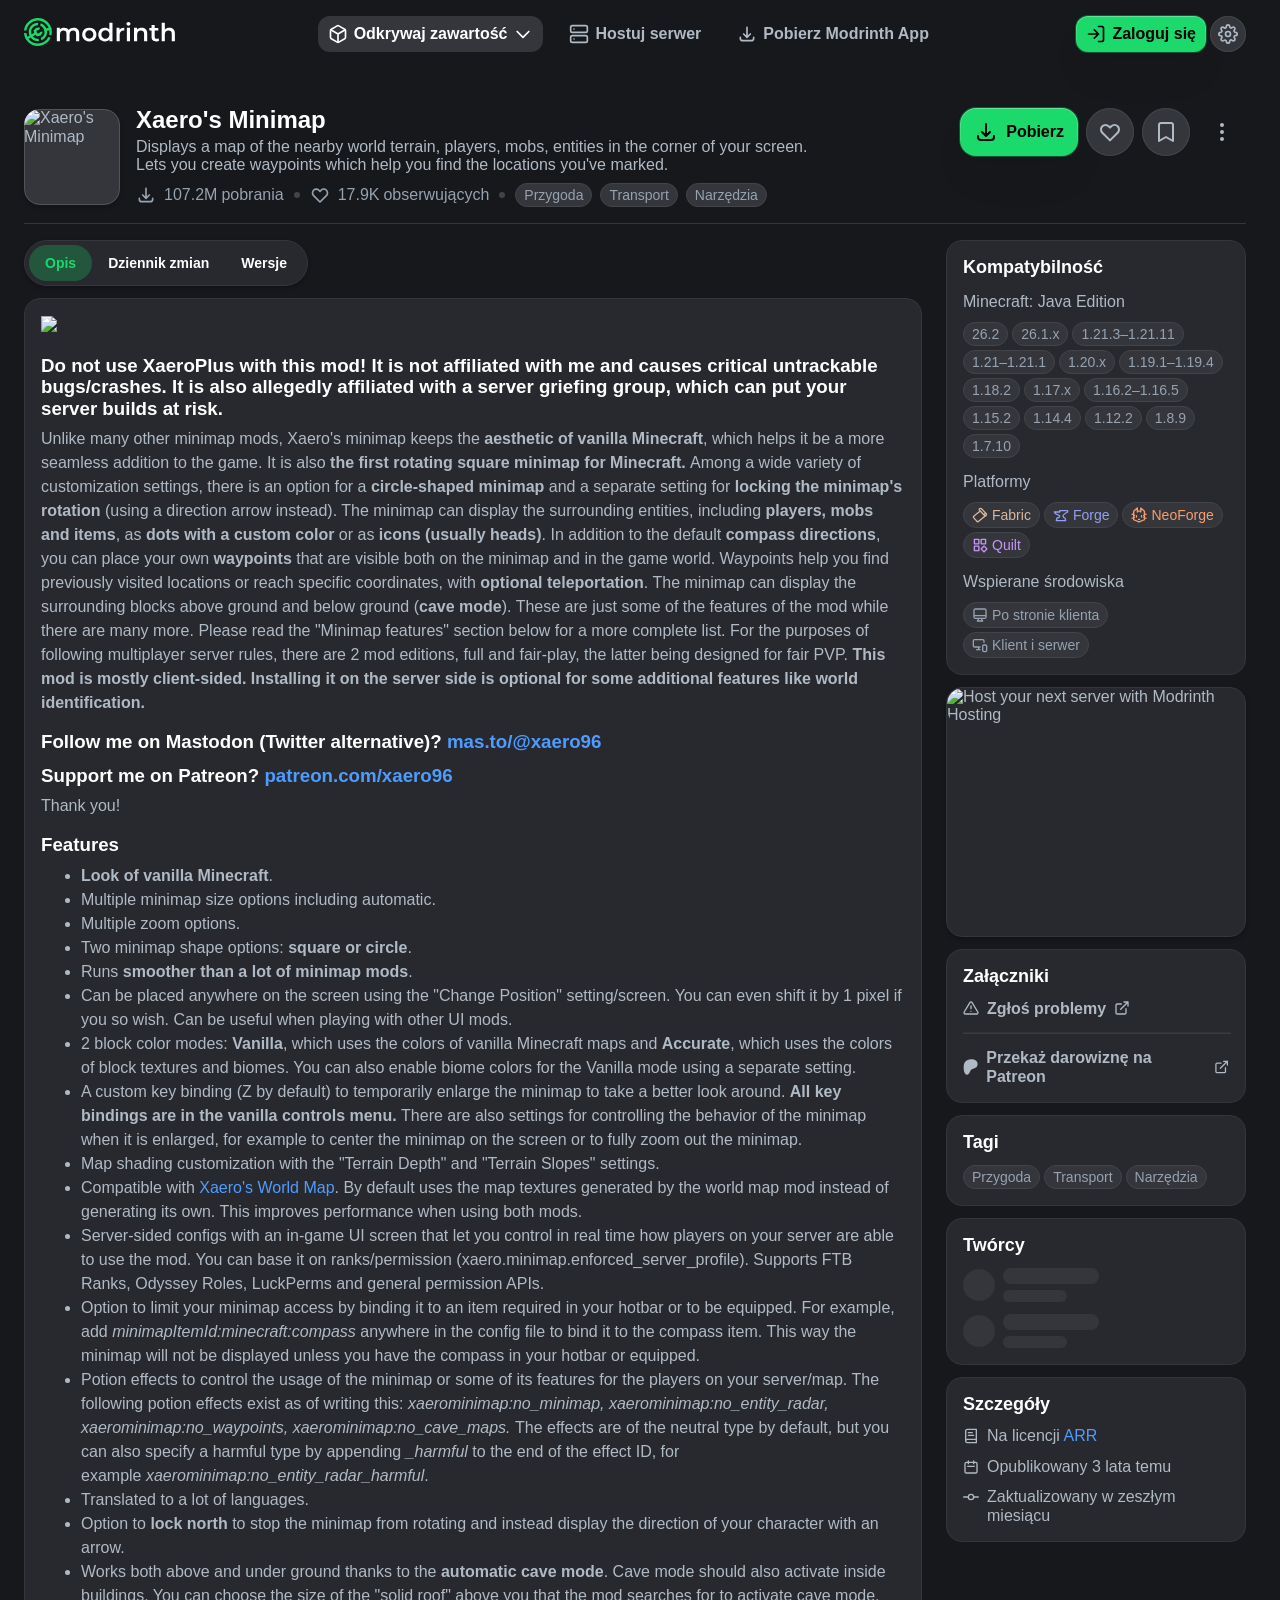
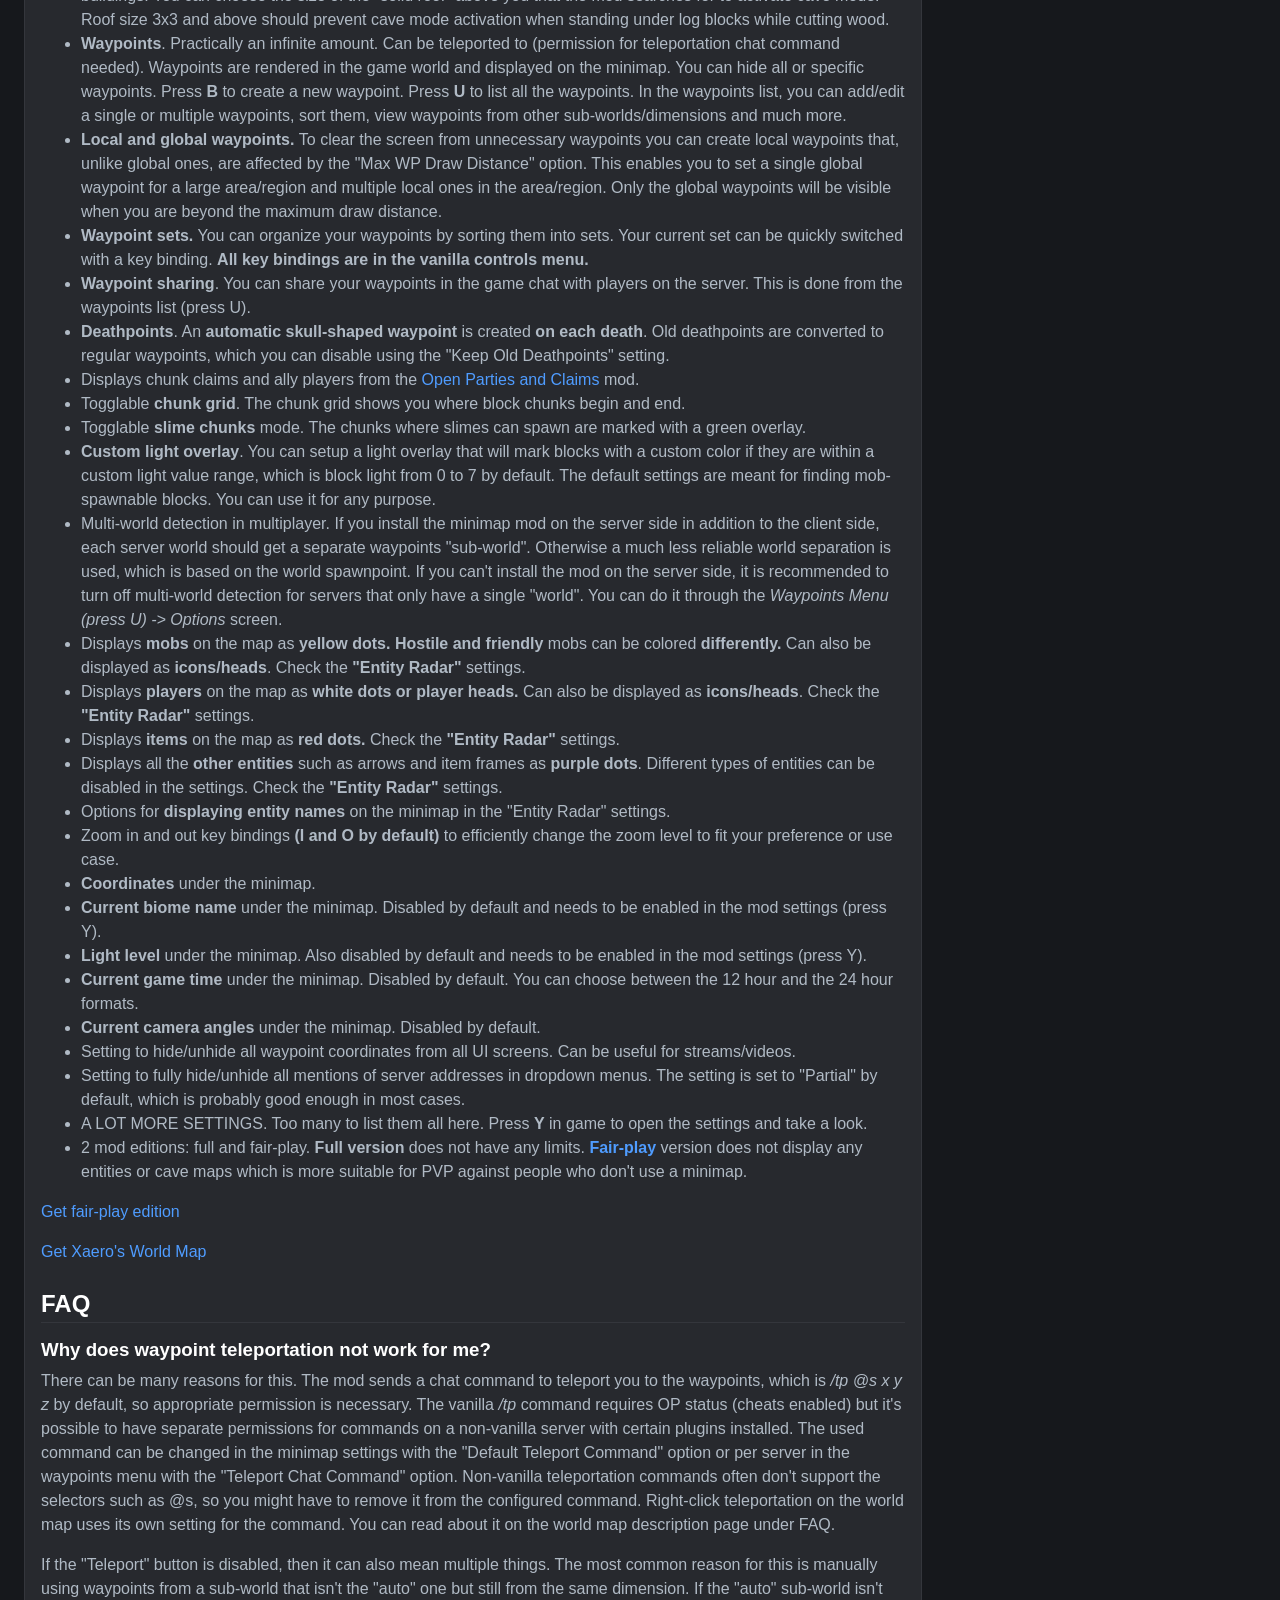
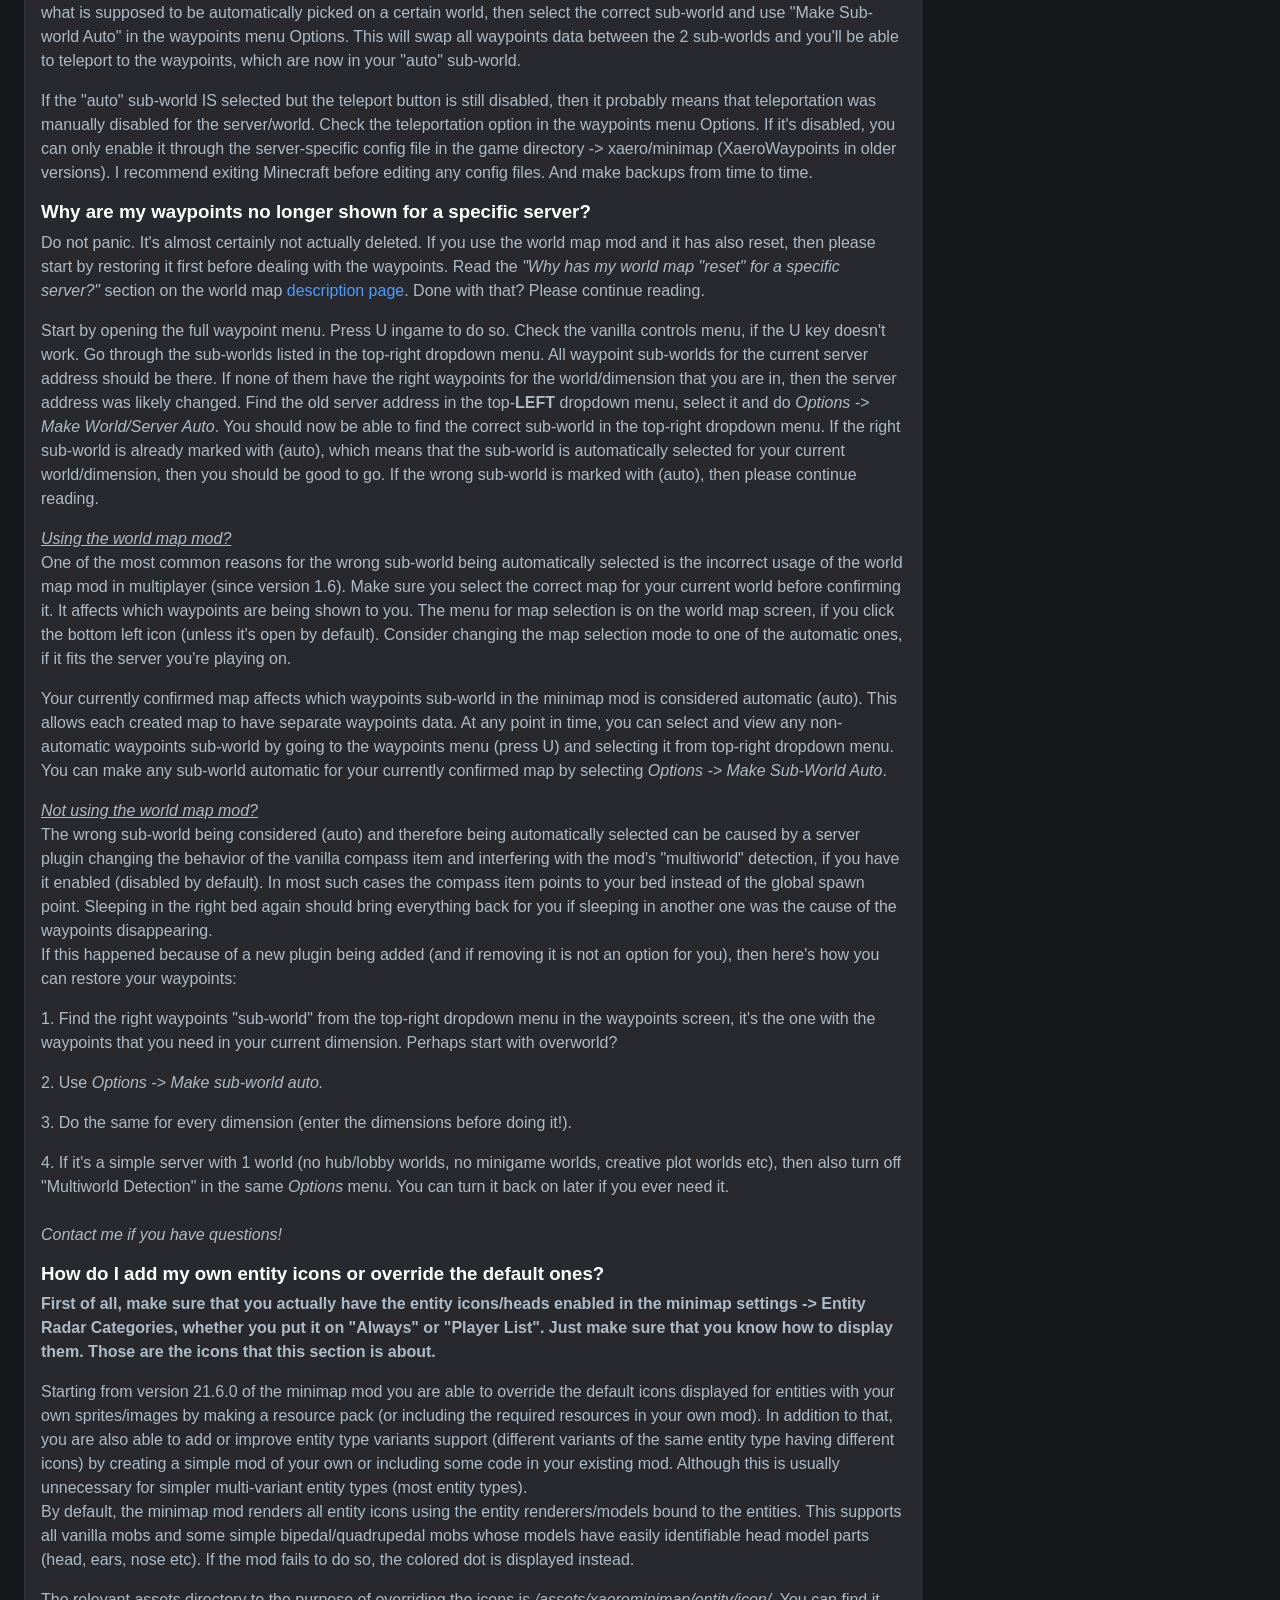
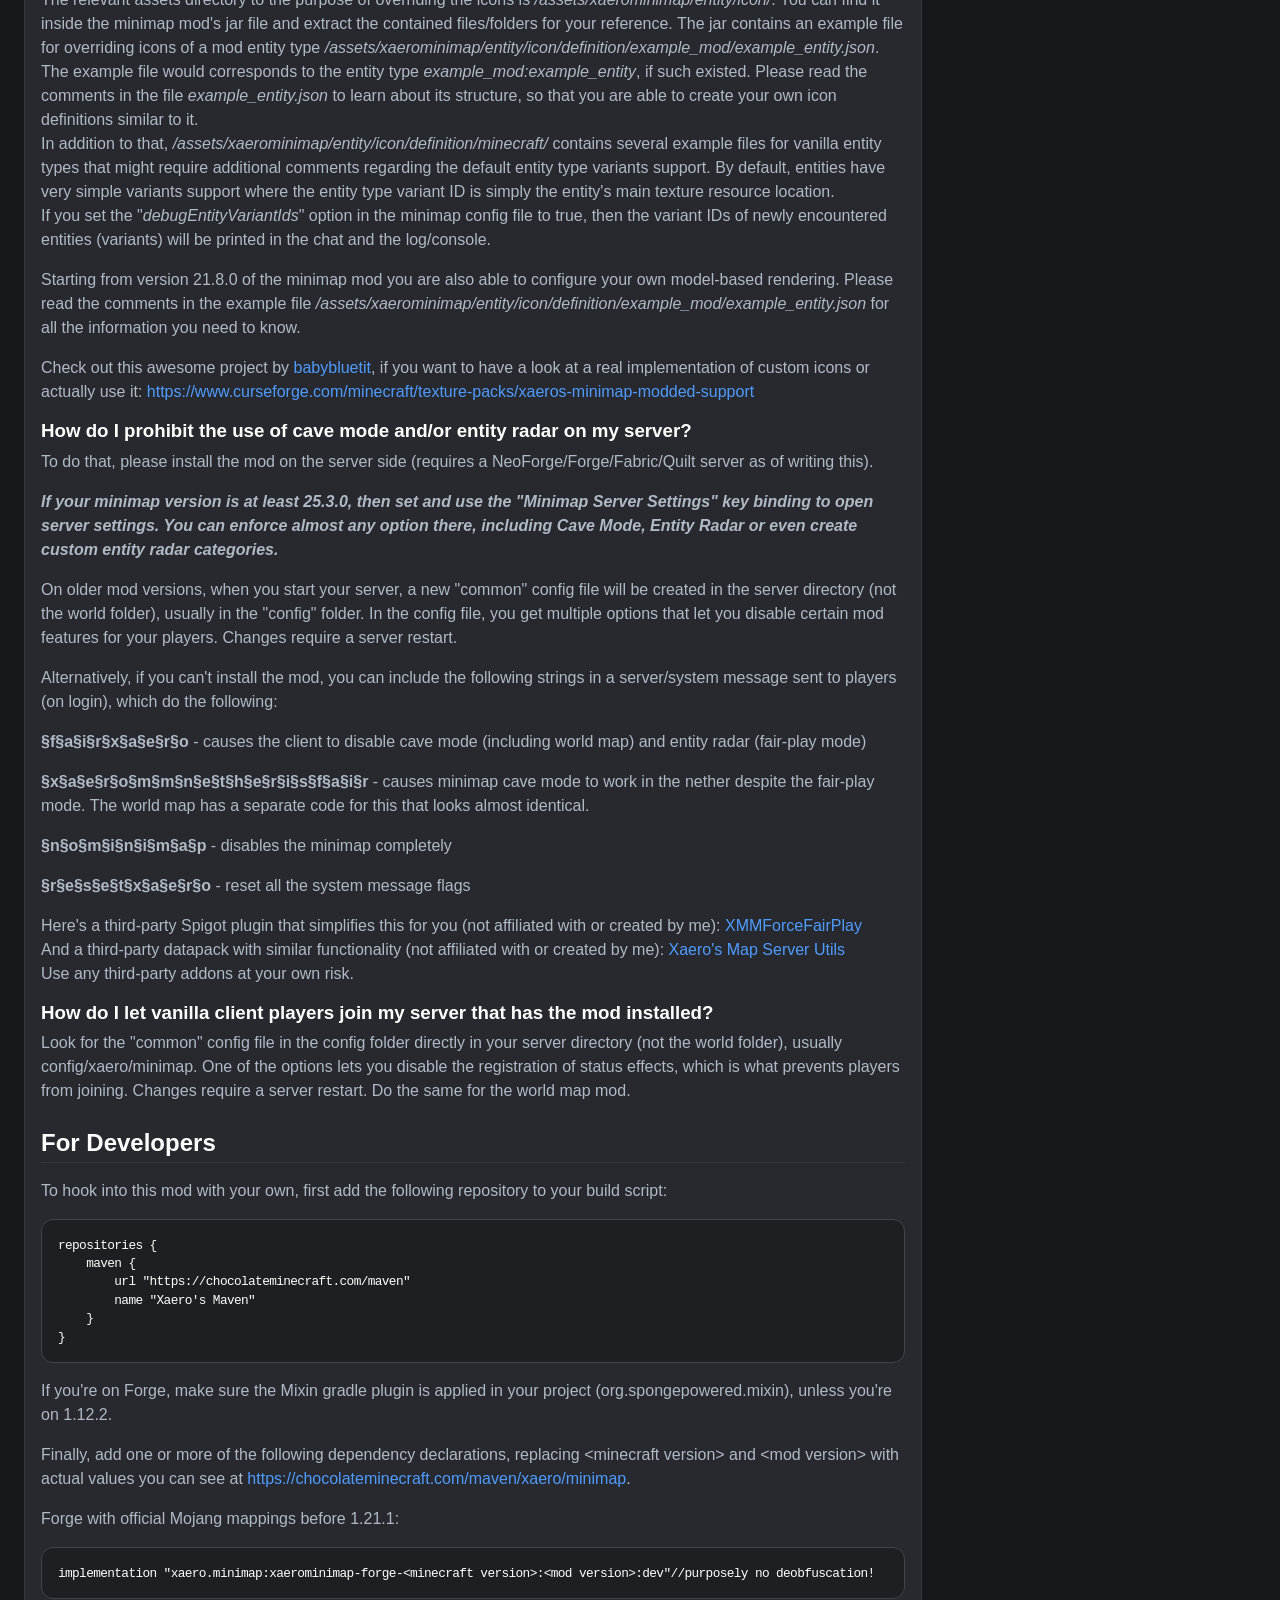
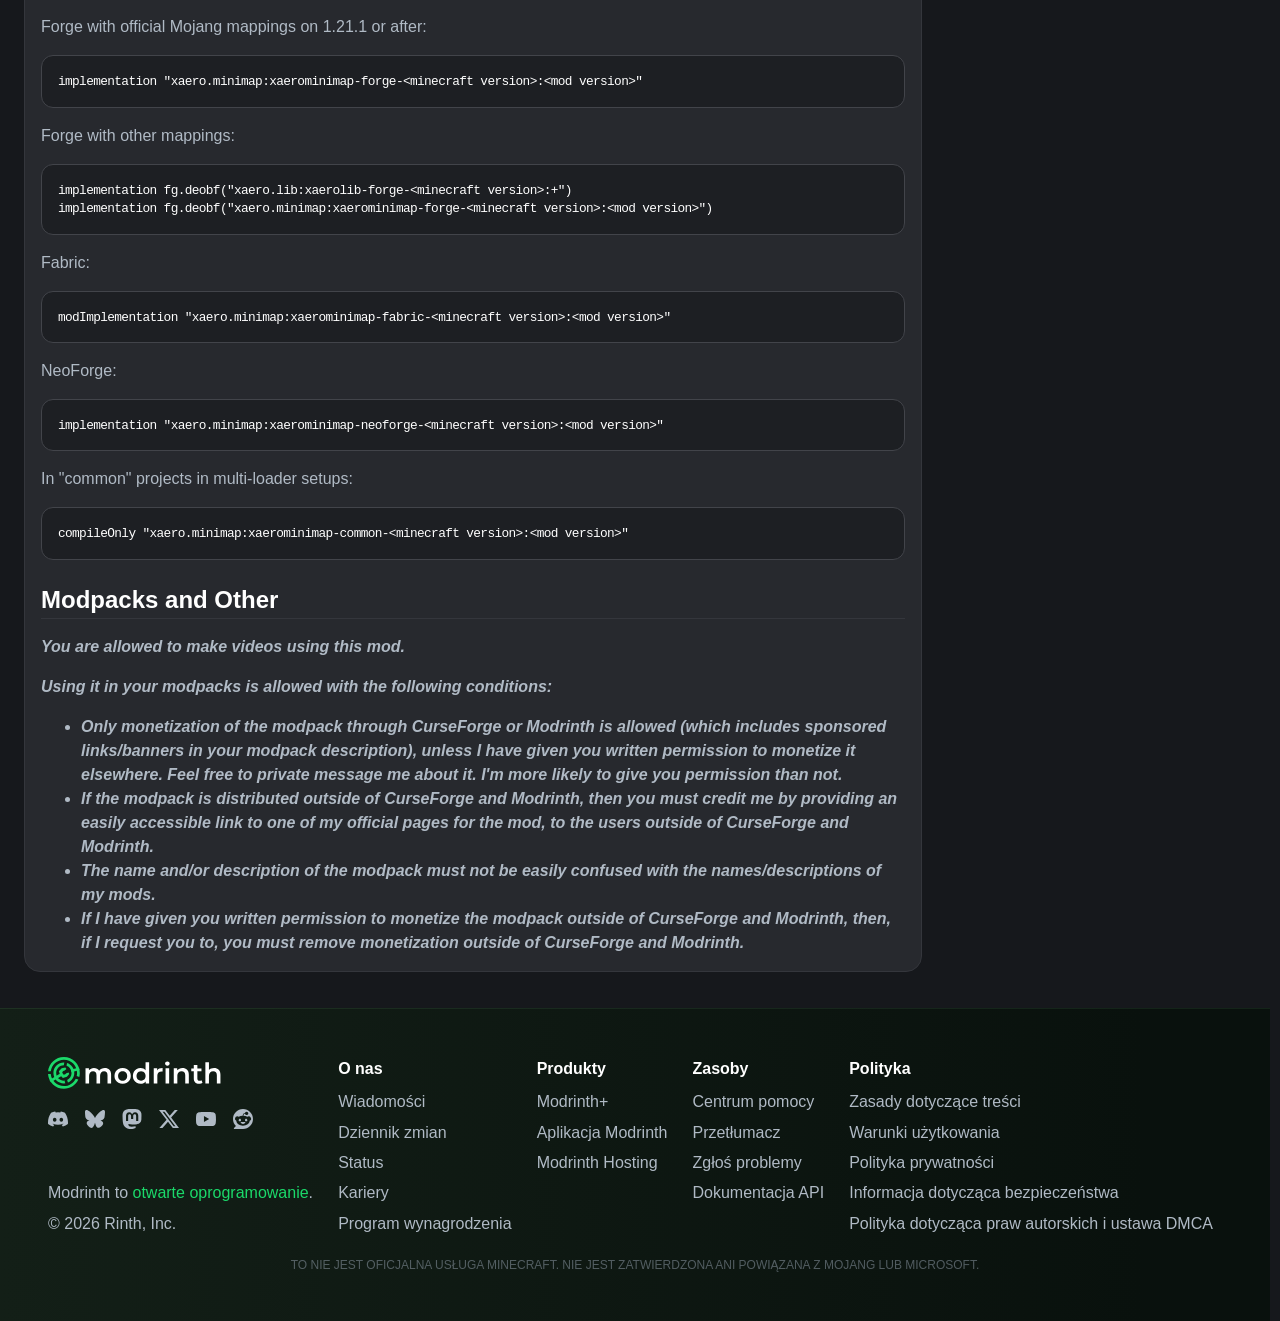
==== commit a0080b3f: "Update index.html" ====
--- a/index.html
+++ b/index.html
@@ -169,7 +169,7 @@
 <meta name="twitter:card" content="summary">
 <meta name="twitter:site" content="@modrinth">
 <meta name="robots" content="all"><meta name="sentry-trace" content="518bdab4c5414469a7fe98bdd34976f6-aad9e794ab543b7c-0"/>
-<meta name="baggage" content="sentry-environment=production,sentry-release=7d1e84855630dafa4ad56eeea4c9d0731b43d2be,sentry-public_key=9cf8f56ab7055ab6b1042fad535f2a44,sentry-trace_id=518bdab4c5414469a7fe98bdd34976f6,sentry-org_id=485889,sentry-sampled=false,sentry-sample_rand=0.826803268907615,sentry-sample_rate=0.0001"/></head><body><!--teleport start anchor--><!----><!--teleport anchor--><!--teleport start anchor--><!----><!--teleport anchor--><!--teleport start anchor--><!----><!--teleport anchor--><!--teleport start anchor--><!----><!--teleport anchor--><!--teleport start anchor--><!----><!--teleport anchor--><!--teleport start anchor--><!----><!--teleport anchor--><!--teleport start anchor--><!----><!--teleport anchor--><!--teleport start anchor--><!----><!--teleport anchor--><div id="__nuxt"><div class="layout"><div class="pointer-events-none fixed inset-0 z-[-1]"><div id="fixed-background-teleport" class="relative"></div></div><div class="pointer-events-none absolute inset-0 z-[-1]"><div id="absolute-background-teleport" class="relative"></div></div><div class="pride-backdrop pointer-events-none absolute inset-0 z-[-1]"></div><div class="pointer-events-none absolute inset-0 z-50"><div style="--_r-count:0;" class="over-the-top-random-animation"><div><div class="animation-ring-3 flex items-center justify-center rounded-full border-4 border-solid border-brand bg-brand-highlight opacity-40"></div><div class="animation-ring-2 flex items-center justify-center rounded-full border-4 border-solid border-brand bg-brand-highlight opacity-60"></div><div class="animation-ring-1 flex items-center justify-center rounded-full border-4 border-solid border-brand bg-brand-highlight text-9xl font-extrabold text-contrast"> ? </div></div></div></div><!----><!----><!----><!----><!----><!----><!----><!----><!----><header class="desktop-only relative z-[5] mx-auto grid max-w-[1280px] grid-cols-[1fr_auto] items-center gap-2 px-6 py-4 lg:grid-cols-[auto_1fr_auto]"><div><a href="/" class="group hover:brightness-[--hover-brightness] focus-visible:brightness-[--hover-brightness]" aria-label="Strona główna Modrinth"><svg xmlns="http://www.w3.org/2000/svg" xml:space="preserve" fill-rule="evenodd" stroke-linejoin="round" stroke-miterlimit="2" clip-rule="evenodd" viewbox="0 0 3307 593" class="h-7 w-auto text-contrast transition-transform group-active:scale-[0.98]" aria-hidden="true" data-v-e9a225e3><path fill="currentColor" fill-rule="nonzero" d="M1053.02 205.51c35.59 0 64.27 10.1 84.98 30.81 20.72 21.25 31.34 52.05 31.34 93.48v162.53h-66.4V338.3c0-24.96-5.3-43.55-16.46-56.3-11.15-12.22-26.55-18.6-47.27-18.6-22.3 0-40.37 7.45-53.65 21.79-13.27 14.87-20.18 36.11-20.18 63.2v143.94h-66.4V338.3c0-24.96-5.3-43.55-16.46-56.3-11.15-12.22-26.56-18.6-47.27-18.6-22.84 0-40.37 7.45-53.65 21.79-13.27 14.34-20.18 35.58-20.18 63.2v143.94h-66.4V208.7h63.21v36.12c10.63-12.75 23.9-22.3 39.84-29.21 15.93-6.9 33.46-10.1 53.11-10.1 21.25 0 40.37 3.72 56.84 11.69 16.46 8.5 29.21 20.18 38.77 35.59 11.69-14.88 26.56-26.56 45.15-35.06 18.59-7.97 38.77-12.22 61.08-12.22Zm329.84 290.54c-28.68 0-54.7-6.37-77.54-18.59a133.19 133.19 0 0 1-53.65-52.05c-13.28-21.78-19.65-46.74-19.65-74.9 0-28.14 6.37-53.1 19.65-74.88a135.4 135.4 0 0 1 53.65-51.53c22.84-12.21 48.86-18.59 77.54-18.59 29.22 0 55.24 6.38 78.08 18.6 22.84 12.21 40.9 29.74 54.18 51.52 12.75 21.77 19.12 46.74 19.12 74.89s-6.37 53.11-19.12 74.89c-13.28 22.3-31.34 39.83-54.18 52.05-22.84 12.22-48.86 18.6-78.08 18.6Zm0-56.83c24.44 0 44.62-7.97 60.55-24.43 15.94-16.47 23.9-37.72 23.9-64.27 0-26.56-7.96-47.8-23.9-64.27-15.93-16.47-36.11-24.43-60.55-24.43-24.43 0-44.61 7.96-60.02 24.43-15.93 16.46-23.9 37.71-23.9 64.27 0 26.55 7.97 47.8 23.9 64.27 15.4 16.46 35.6 24.43 60.02 24.43Zm491.32-341v394.11h-63.74v-36.65a108.02 108.02 0 0 1-40.37 30.28c-16.46 6.9-34 10.1-53.65 10.1-27.08 0-51.52-5.85-73.3-18.07-21.77-12.21-39.3-29.21-51.52-51.52-12.21-21.78-18.59-47.27-18.59-75.95s6.38-54.18 18.6-75.96c12.21-21.77 29.74-38.77 51.52-50.99 21.77-12.21 46.2-18.06 73.3-18.06 18.59 0 36.11 3.2 51.52 9.56a106.35 106.35 0 0 1 39.83 28.69V98.22h66.4Zm-149.79 341c15.94 0 30.28-3.72 43.03-11.16 12.74-6.9 22.83-17.52 30.27-30.8 7.44-13.28 11.15-29.21 11.15-46.74s-3.71-33.46-11.15-46.74c-7.44-13.28-17.53-23.9-30.27-31.34-12.75-6.9-27.1-10.62-43.03-10.62s-30.27 3.71-43.02 10.62c-12.75 7.43-22.84 18.06-30.28 31.34-7.43 13.28-11.15 29.2-11.15 46.74 0 17.53 3.72 33.46 11.15 46.74 7.44 13.28 17.53 23.9 30.28 30.8 12.75 7.44 27.09 11.16 43.02 11.16Zm298.51-189.09c19.12-29.74 52.58-44.62 100.92-44.62v63.21a84.29 84.29 0 0 0-15.4-1.6c-26.03 0-46.22 7.44-60.56 22.32-14.34 15.4-21.78 37.18-21.78 65.33v137.56h-66.39V208.7h63.2v41.43Zm155.63-41.43h66.39v283.63h-66.4V208.7Zm33.46-46.74c-12.22 0-22.31-3.72-30.28-11.68a37.36 37.36 0 0 1-12.21-28.16c0-11.15 4.25-20.71 12.21-28.68 7.97-7.43 18.06-11.15 30.28-11.15 12.21 0 22.3 3.72 30.27 10.62 7.97 7.44 12.22 16.47 12.22 27.62 0 11.69-3.72 21.25-11.69 29.21-7.96 7.97-18.59 12.22-30.8 12.22Zm279.38 43.55c35.59 0 64.27 10.63 86.05 31.34 21.78 20.72 32.4 52.05 32.4 92.95v162.53h-66.4V338.3c0-24.96-5.84-43.55-17.52-56.3-11.69-12.22-28.15-18.6-49.93-18.6-24.43 0-43.55 7.45-57.9 21.79-14.34 14.87-21.24 36.11-21.24 63.73v143.41h-66.4V208.7h63.21v36.65c11.16-13.28 24.97-22.84 41.43-29.74 16.47-6.9 35.59-10.1 56.3-10.1Zm371.81 271.42a78.34 78.34 0 0 1-28.15 14.34 130.83 130.83 0 0 1-35.6 4.78c-31.33 0-55.23-7.97-72.23-24.43-17-16.47-25.5-39.84-25.5-71.17V263.94h-46.73v-53.11h46.74v-64.8h66.4v64.8h75.95v53.11h-75.96v134.91c0 13.81 3.19 24.43 10.1 31.34 6.9 7.44 16.46 11.15 29.2 11.15 14.88 0 27.1-3.71 37.19-11.68l18.59 47.27Zm214.05-271.42c35.59 0 64.27 10.63 86.05 31.34 21.77 20.72 32.4 52.05 32.4 92.95v162.53h-66.4V338.3c0-24.96-5.84-43.55-17.53-56.3-11.68-12.22-28.15-18.6-49.92-18.6-24.44 0-43.56 7.45-57.9 21.79-14.34 14.87-21.24 36.11-21.24 63.73v143.41h-66.4V98.23h66.4v143.4c11.15-11.68 24.43-20.71 40.9-27.09 15.93-5.84 33.99-9.03 53.64-9.03Z" data-v-e9a225e3></path><g fill="var(--color-brand)" data-v-e9a225e3><path d="m29 424.4 188.2-112.95-17.15-45.48 53.75-55.21 67.93-14.64 19.67 24.21-31.32 31.72-27.3 8.6-19.52 20.05 9.56 26.6 19.4 20.6 27.36-7.28 19.47-21.38 42.51-13.47 12.67 28.5-43.87 53.78-73.5 23.27-32.97-36.7L55.06 467.94C46.1 456.41 35.67 440.08 29 424.4Zm543.03-230.25-149.5 40.32c8.24 21.92 10.95 34.8 13.23 49l149.23-40.26c-2.38-15.94-6.65-32.17-12.96-49.06Z" data-v-e9a225e3></path><path d="M51.28 316.13c10.59 125 115.54 223.3 243.27 223.3 96.51 0 180.02-56.12 219.63-137.46l48.61 16.83c-46.78 101.34-149.35 171.75-268.24 171.75C138.6 590.55 10.71 469.38 0 316.13h51.28ZM.78 265.24C15.86 116.36 141.73 0 294.56 0c162.97 0 295.28 132.31 295.28 295.28 0 26.14-3.4 51.49-9.8 75.63l-48.48-16.78a244.28 244.28 0 0 0 7.15-58.85c0-134.75-109.4-244.15-244.15-244.15-124.58 0-227.49 93.5-242.32 214.11H.8Z" class="ring--large ring" data-v-e9a225e3></path><path d="M293.77 153.17c-78.49.07-142.2 63.83-142.2 142.34 0 78.56 63.79 142.34 142.35 142.34 3.98 0 7.93-.16 11.83-.49l14.22 49.76a194.65 194.65 0 0 1-26.05 1.74c-106.72 0-193.36-86.64-193.36-193.35 0-106.72 86.64-193.35 193.36-193.35 2.64 0 5.28.05 7.9.16l-8.05 50.85Zm58.2-42.13c78.39 24.67 135.3 97.98 135.3 184.47 0 80.07-48.77 148.83-118.2 178.18l-14.17-49.55c48.08-22.85 81.36-71.89 81.36-128.63 0-60.99-38.44-113.07-92.39-133.32l8.1-51.15Z" class="ring--small ring" data-v-e9a225e3></path></g></svg></a></div><div class="gap-4 col-span-2 row-start-2 flex justify-center lg:col-span-1 lg:row-start-auto"><!--[--><!--[--><button data-button type="button" class="relative inline-flex min-w-0 shrink-0 items-center justify-center whitespace-nowrap border-0 no-underline touch-manipulation cursor-pointer select-none transition-[background-color,color,box-shadow,filter,opacity,transform] duration-150 ease-out enabled:active:scale-[0.97] [&amp;:not(:disabled):not([aria-disabled=true]):hover]:brightness-[--hover-brightness] [&amp;:not(:disabled):not([aria-disabled=true]):focus-visible]:brightness-[--hover-brightness] focus-visible:outline-none [&amp;:not(:disabled):not([aria-disabled=true]):focus-visible]:ring-4 [&amp;:not(:disabled):not([aria-disabled=true]):focus-visible]:ring-brand-shadow disabled:cursor-not-allowed disabled:opacity-50 [&amp;[aria-disabled=true]]:cursor-not-allowed [&amp;[aria-disabled=true]]:opacity-50 button-frame--quiet bg-transparent [&amp;&gt;svg]:text-inherit [&amp;:not(:disabled):not([aria-disabled=true]):hover]:bg-surface-4 [&amp;:not(:disabled):not([aria-disabled=true]):focus-visible]:bg-surface-4 h-9 gap-1.5 rounded-xl px-2.5 text-base font-semibold leading-5 [&amp;&gt;svg]:size-5 [&amp;&gt;svg]:min-h-5 [&amp;&gt;svg]:min-w-5 [&amp;&gt;svg]:shrink-0 w-9 !px-0 !rounded-full !w-auto !rounded-xl !px-2.5 !bg-[var(--color-button-bg)] !text-contrast" style="" aria-expanded="false" aria-controls="button-overflow-v-0-0-0-0" aria-haspopup="menu" data-v-8c32b7c9><!--[--><!--[--><!--[--><svg xmlns="http://www.w3.org/2000/svg" width="24" height="24" fill="none" stroke="currentColor" stroke-linecap="round" stroke-linejoin="round" stroke-width="2" viewBox="0 0 24 24" aria-hidden="true"><path d="M21 16V8a2 2 0 0 0-1-1.73l-7-4a2 2 0 0 0-2 0l-7 4A2 2 0 0 0 3 8v8a2 2 0 0 0 1 1.73l7 4a2 2 0 0 0 2 0l7-4A2 2 0 0 0 21 16"></path><path d="M3.29 7 12 12l8.71-5M12 22V12"></path></svg><span class="hidden md:contents">Odkrywaj zawartość</span><span class="contents md:hidden">Odkrywaj</span><svg xmlns="http://www.w3.org/2000/svg" width="24" height="24" fill="none" viewBox="0 0 24 24" aria-hidden="true" class="h-5 w-5"><path stroke="currentColor" stroke-linecap="round" stroke-linejoin="round" stroke-width="2" d="m19 9-7 7-7-7"></path></svg><!--]--><!--]--><!--]--></button><!----><!--]--><a href="/hosting" class="relative inline-flex min-w-0 shrink-0 items-center justify-center whitespace-nowrap border-0 no-underline touch-manipulation cursor-pointer select-none transition-[background-color,color,box-shadow,filter,opacity,transform] duration-150 ease-out enabled:active:scale-[0.97] [&amp;:not(:disabled):not([aria-disabled=true]):hover]:brightness-[--hover-brightness] [&amp;:not(:disabled):not([aria-disabled=true]):focus-visible]:brightness-[--hover-brightness] focus-visible:outline-none [&amp;:not(:disabled):not([aria-disabled=true]):focus-visible]:ring-4 [&amp;:not(:disabled):not([aria-disabled=true]):focus-visible]:ring-brand-shadow disabled:cursor-not-allowed disabled:opacity-50 [&amp;[aria-disabled=true]]:cursor-not-allowed [&amp;[aria-disabled=true]]:opacity-50 button-frame--quiet bg-transparent [&amp;&gt;svg]:text-inherit [&amp;:not(:disabled):not([aria-disabled=true]):hover]:bg-surface-4 [&amp;:not(:disabled):not([aria-disabled=true]):focus-visible]:bg-surface-4 h-9 gap-1.5 rounded-xl px-2.5 text-base font-semibold leading-5 [&amp;&gt;svg]:size-5 [&amp;&gt;svg]:min-h-5 [&amp;&gt;svg]:min-w-5 [&amp;&gt;svg]:shrink-0" data-button style="" data-v-8c32b7c9><!--[--><!--[--><svg xmlns="http://www.w3.org/2000/svg" width="24" height="24" fill="none" stroke="currentColor" stroke-linecap="round" stroke-linejoin="round" stroke-width="2" class="lucide lucide-server" viewBox="0 0 24 24" aria-hidden="true"><rect width="20" height="8" x="2" y="2" rx="2" ry="2"></rect><rect width="20" height="8" x="2" y="14" rx="2" ry="2"></rect><path d="M6 6h.01M6 18h.01"></path></svg> Hostuj serwer<!--]--><!--]--></a><a href="/app" class="relative inline-flex min-w-0 shrink-0 items-center justify-center whitespace-nowrap border-0 no-underline touch-manipulation cursor-pointer select-none transition-[background-color,color,box-shadow,filter,opacity,transform] duration-150 ease-out enabled:active:scale-[0.97] [&amp;:not(:disabled):not([aria-disabled=true]):hover]:brightness-[--hover-brightness] [&amp;:not(:disabled):not([aria-disabled=true]):focus-visible]:brightness-[--hover-brightness] focus-visible:outline-none [&amp;:not(:disabled):not([aria-disabled=true]):focus-visible]:ring-4 [&amp;:not(:disabled):not([aria-disabled=true]):focus-visible]:ring-brand-shadow disabled:cursor-not-allowed disabled:opacity-50 [&amp;[aria-disabled=true]]:cursor-not-allowed [&amp;[aria-disabled=true]]:opacity-50 button-frame--quiet bg-transparent [&amp;&gt;svg]:text-inherit [&amp;:not(:disabled):not([aria-disabled=true]):hover]:bg-surface-4 [&amp;:not(:disabled):not([aria-disabled=true]):focus-visible]:bg-surface-4 h-9 gap-1.5 rounded-xl px-2.5 text-base font-semibold leading-5 [&amp;&gt;svg]:size-5 [&amp;&gt;svg]:min-h-5 [&amp;&gt;svg]:min-w-5 [&amp;&gt;svg]:shrink-0" data-button style="" data-v-8c32b7c9><!--[--><!--[--><svg xmlns="http://www.w3.org/2000/svg" fill="none" stroke="currentColor" stroke-width="2" viewBox="0 0 24 24" aria-hidden="true"><path stroke-linecap="round" stroke-linejoin="round" d="M4 16v1a3 3 0 0 0 3 3h10a3 3 0 0 0 3-3v-1m-4-4-4 4m0 0-4-4m4 4V4"></path></svg><span class="hidden md:contents">Pobierz Modrinth App</span><span class="contents md:hidden">Modrinth App</span><!--]--><!--]--></a><!--]--></div><div class="flex items-center gap-1"><!----><!----><!--[--><a href="/auth/sign-in?redirect=/mod/xaeros-minimap" class="relative inline-flex min-w-0 shrink-0 items-center justify-center whitespace-nowrap border-0 no-underline touch-manipulation cursor-pointer select-none transition-[background-color,color,box-shadow,filter,opacity,transform] duration-150 ease-out enabled:active:scale-[0.97] [&amp;:not(:disabled):not([aria-disabled=true]):hover]:brightness-[--hover-brightness] [&amp;:not(:disabled):not([aria-disabled=true]):focus-visible]:brightness-[--hover-brightness] focus-visible:outline-none [&amp;:not(:disabled):not([aria-disabled=true]):focus-visible]:ring-4 [&amp;:not(:disabled):not([aria-disabled=true]):focus-visible]:ring-brand-shadow disabled:cursor-not-allowed disabled:opacity-50 [&amp;[aria-disabled=true]]:cursor-not-allowed [&amp;[aria-disabled=true]]:opacity-50 button-frame--colored bg-[--button-color] text-[var(--color-accent-contrast)] [&amp;&gt;svg]:text-inherit h-9 gap-1.5 rounded-xl px-2.5 text-base font-semibold leading-5 [&amp;&gt;svg]:size-5 [&amp;&gt;svg]:min-h-5 [&amp;&gt;svg]:min-w-5 [&amp;&gt;svg]:shrink-0" data-button style="--button-color:var(--color-brand);" data-v-8c32b7c9><!--[--><!--[--><svg xmlns="http://www.w3.org/2000/svg" width="24" height="24" fill="none" stroke="currentColor" stroke-linecap="round" stroke-linejoin="round" stroke-width="2" class="lucide lucide-log-in" viewBox="0 0 24 24" aria-hidden="true"><path d="M15 3h4a2 2 0 0 1 2 2v14a2 2 0 0 1-2 2h-4M10 17l5-5-5-5M15 12H3"></path></svg> Zaloguj się<!--]--><!--]--></a><a href="/settings" class="relative inline-flex min-w-0 shrink-0 items-center justify-center whitespace-nowrap border-0 no-underline touch-manipulation cursor-pointer select-none transition-[background-color,color,box-shadow,filter,opacity,transform] duration-150 ease-out enabled:active:scale-[0.97] [&amp;:not(:disabled):not([aria-disabled=true]):hover]:brightness-[--hover-brightness] [&amp;:not(:disabled):not([aria-disabled=true]):focus-visible]:brightness-[--hover-brightness] focus-visible:outline-none [&amp;:not(:disabled):not([aria-disabled=true]):focus-visible]:ring-4 [&amp;:not(:disabled):not([aria-disabled=true]):focus-visible]:ring-brand-shadow disabled:cursor-not-allowed disabled:opacity-50 [&amp;[aria-disabled=true]]:cursor-not-allowed [&amp;[aria-disabled=true]]:opacity-50 button-frame--base bg-surface-4 text-contrast [&amp;&gt;svg]:text-primary h-9 gap-1.5 rounded-xl px-2.5 text-base font-semibold leading-5 [&amp;&gt;svg]:size-5 [&amp;&gt;svg]:min-h-5 [&amp;&gt;svg]:min-w-5 [&amp;&gt;svg]:shrink-0 !w-9 !rounded-full !px-0" data-button style="" data-v-8c32b7c9><!--[--><!--[--><svg xmlns="http://www.w3.org/2000/svg" width="24" height="24" fill="none" stroke="currentColor" stroke-linecap="round" stroke-linejoin="round" stroke-width="2" viewBox="0 0 24 24" aria-label="Ustawienia"><circle cx="12" cy="12" r="3"></circle><path d="M19.4 15a1.65 1.65 0 0 0 .33 1.82l.06.06a2 2 0 0 1 0 2.83 2 2 0 0 1-2.83 0l-.06-.06a1.65 1.65 0 0 0-1.82-.33 1.65 1.65 0 0 0-1 1.51V21a2 2 0 0 1-2 2 2 2 0 0 1-2-2v-.09A1.65 1.65 0 0 0 9 19.4a1.65 1.65 0 0 0-1.82.33l-.06.06a2 2 0 0 1-2.83 0 2 2 0 0 1 0-2.83l.06-.06a1.65 1.65 0 0 0 .33-1.82 1.65 1.65 0 0 0-1.51-1H3a2 2 0 0 1-2-2 2 2 0 0 1 2-2h.09A1.65 1.65 0 0 0 4.6 9a1.65 1.65 0 0 0-.33-1.82l-.06-.06a2 2 0 0 1 0-2.83 2 2 0 0 1 2.83 0l.06.06a1.65 1.65 0 0 0 1.82.33H9a1.65 1.65 0 0 0 1-1.51V3a2 2 0 0 1 2-2 2 2 0 0 1 2 2v.09a1.65 1.65 0 0 0 1 1.51 1.65 1.65 0 0 0 1.82-.33l.06-.06a2 2 0 0 1 2.83 0 2 2 0 0 1 0 2.83l-.06.06a1.65 1.65 0 0 0-.33 1.82V9a1.65 1.65 0 0 0 1.51 1H21a2 2 0 0 1 2 2 2 2 0 0 1-2 2h-.09a1.65 1.65 0 0 0-1.51 1"></path></svg><!--]--><!--]--></a><!--]--></div></header><header class="mobile-navigation mobile-only"><div class="nav-menu nav-menu-browse"><div class="links cascade-links"><!--[--><a href="/discover/mods" class="relative inline-flex min-w-0 shrink-0 items-center justify-center whitespace-nowrap border-0 no-underline touch-manipulation cursor-pointer select-none transition-[background-color,color,box-shadow,filter,opacity,transform] duration-150 ease-out enabled:active:scale-[0.97] [&amp;:not(:disabled):not([aria-disabled=true]):hover]:brightness-[--hover-brightness] [&amp;:not(:disabled):not([aria-disabled=true]):focus-visible]:brightness-[--hover-brightness] focus-visible:outline-none [&amp;:not(:disabled):not([aria-disabled=true]):focus-visible]:ring-4 [&amp;:not(:disabled):not([aria-disabled=true]):focus-visible]:ring-brand-shadow disabled:cursor-not-allowed disabled:opacity-50 [&amp;[aria-disabled=true]]:cursor-not-allowed [&amp;[aria-disabled=true]]:opacity-50 button-frame--base bg-surface-4 text-contrast [&amp;&gt;svg]:text-primary h-9 gap-1.5 rounded-xl px-2.5 text-base font-semibold leading-5 [&amp;&gt;svg]:size-5 [&amp;&gt;svg]:min-h-5 [&amp;&gt;svg]:min-w-5 [&amp;&gt;svg]:shrink-0 !h-auto !whitespace-normal" data-button style="" data-v-8c32b7c9><!--[--><!--[-->Mody<!--]--><!--]--></a><a href="/discover/resourcepacks" class="relative inline-flex min-w-0 shrink-0 items-center justify-center whitespace-nowrap border-0 no-underline touch-manipulation cursor-pointer select-none transition-[background-color,color,box-shadow,filter,opacity,transform] duration-150 ease-out enabled:active:scale-[0.97] [&amp;:not(:disabled):not([aria-disabled=true]):hover]:brightness-[--hover-brightness] [&amp;:not(:disabled):not([aria-disabled=true]):focus-visible]:brightness-[--hover-brightness] focus-visible:outline-none [&amp;:not(:disabled):not([aria-disabled=true]):focus-visible]:ring-4 [&amp;:not(:disabled):not([aria-disabled=true]):focus-visible]:ring-brand-shadow disabled:cursor-not-allowed disabled:opacity-50 [&amp;[aria-disabled=true]]:cursor-not-allowed [&amp;[aria-disabled=true]]:opacity-50 button-frame--base bg-surface-4 text-contrast [&amp;&gt;svg]:text-primary h-9 gap-1.5 rounded-xl px-2.5 text-base font-semibold leading-5 [&amp;&gt;svg]:size-5 [&amp;&gt;svg]:min-h-5 [&amp;&gt;svg]:min-w-5 [&amp;&gt;svg]:shrink-0 !h-auto !whitespace-normal" data-button style="" data-v-8c32b7c9><!--[--><!--[-->Paczki zasobów<!--]--><!--]--></a><a href="/discover/datapacks" class="relative inline-flex min-w-0 shrink-0 items-center justify-center whitespace-nowrap border-0 no-underline touch-manipulation cursor-pointer select-none transition-[background-color,color,box-shadow,filter,opacity,transform] duration-150 ease-out enabled:active:scale-[0.97] [&amp;:not(:disabled):not([aria-disabled=true]):hover]:brightness-[--hover-brightness] [&amp;:not(:disabled):not([aria-disabled=true]):focus-visible]:brightness-[--hover-brightness] focus-visible:outline-none [&amp;:not(:disabled):not([aria-disabled=true]):focus-visible]:ring-4 [&amp;:not(:disabled):not([aria-disabled=true]):focus-visible]:ring-brand-shadow disabled:cursor-not-allowed disabled:opacity-50 [&amp;[aria-disabled=true]]:cursor-not-allowed [&amp;[aria-disabled=true]]:opacity-50 button-frame--base bg-surface-4 text-contrast [&amp;&gt;svg]:text-primary h-9 gap-1.5 rounded-xl px-2.5 text-base font-semibold leading-5 [&amp;&gt;svg]:size-5 [&amp;&gt;svg]:min-h-5 [&amp;&gt;svg]:min-w-5 [&amp;&gt;svg]:shrink-0 !h-auto !whitespace-normal" data-button style="" data-v-8c32b7c9><!--[--><!--[-->Paczki danych<!--]--><!--]--></a><a href="/discover/shaders" class="relative inline-flex min-w-0 shrink-0 items-center justify-center whitespace-nowrap border-0 no-underline touch-manipulation cursor-pointer select-none transition-[background-color,color,box-shadow,filter,opacity,transform] duration-150 ease-out enabled:active:scale-[0.97] [&amp;:not(:disabled):not([aria-disabled=true]):hover]:brightness-[--hover-brightness] [&amp;:not(:disabled):not([aria-disabled=true]):focus-visible]:brightness-[--hover-brightness] focus-visible:outline-none [&amp;:not(:disabled):not([aria-disabled=true]):focus-visible]:ring-4 [&amp;:not(:disabled):not([aria-disabled=true]):focus-visible]:ring-brand-shadow disabled:cursor-not-allowed disabled:opacity-50 [&amp;[aria-disabled=true]]:cursor-not-allowed [&amp;[aria-disabled=true]]:opacity-50 button-frame--base bg-surface-4 text-contrast [&amp;&gt;svg]:text-primary h-9 gap-1.5 rounded-xl px-2.5 text-base font-semibold leading-5 [&amp;&gt;svg]:size-5 [&amp;&gt;svg]:min-h-5 [&amp;&gt;svg]:min-w-5 [&amp;&gt;svg]:shrink-0 !h-auto !whitespace-normal" data-button style="" data-v-8c32b7c9><!--[--><!--[-->Shadery<!--]--><!--]--></a><a href="/discover/modpacks" class="relative inline-flex min-w-0 shrink-0 items-center justify-center whitespace-nowrap border-0 no-underline touch-manipulation cursor-pointer select-none transition-[background-color,color,box-shadow,filter,opacity,transform] duration-150 ease-out enabled:active:scale-[0.97] [&amp;:not(:disabled):not([aria-disabled=true]):hover]:brightness-[--hover-brightness] [&amp;:not(:disabled):not([aria-disabled=true]):focus-visible]:brightness-[--hover-brightness] focus-visible:outline-none [&amp;:not(:disabled):not([aria-disabled=true]):focus-visible]:ring-4 [&amp;:not(:disabled):not([aria-disabled=true]):focus-visible]:ring-brand-shadow disabled:cursor-not-allowed disabled:opacity-50 [&amp;[aria-disabled=true]]:cursor-not-allowed [&amp;[aria-disabled=true]]:opacity-50 button-frame--base bg-surface-4 text-contrast [&amp;&gt;svg]:text-primary h-9 gap-1.5 rounded-xl px-2.5 text-base font-semibold leading-5 [&amp;&gt;svg]:size-5 [&amp;&gt;svg]:min-h-5 [&amp;&gt;svg]:min-w-5 [&amp;&gt;svg]:shrink-0 !h-auto !whitespace-normal" data-button style="" data-v-8c32b7c9><!--[--><!--[-->Paczki modów<!--]--><!--]--></a><a href="/discover/plugins" class="relative inline-flex min-w-0 shrink-0 items-center justify-center whitespace-nowrap border-0 no-underline touch-manipulation cursor-pointer select-none transition-[background-color,color,box-shadow,filter,opacity,transform] duration-150 ease-out enabled:active:scale-[0.97] [&amp;:not(:disabled):not([aria-disabled=true]):hover]:brightness-[--hover-brightness] [&amp;:not(:disabled):not([aria-disabled=true]):focus-visible]:brightness-[--hover-brightness] focus-visible:outline-none [&amp;:not(:disabled):not([aria-disabled=true]):focus-visible]:ring-4 [&amp;:not(:disabled):not([aria-disabled=true]):focus-visible]:ring-brand-shadow disabled:cursor-not-allowed disabled:opacity-50 [&amp;[aria-disabled=true]]:cursor-not-allowed [&amp;[aria-disabled=true]]:opacity-50 button-frame--base bg-surface-4 text-contrast [&amp;&gt;svg]:text-primary h-9 gap-1.5 rounded-xl px-2.5 text-base font-semibold leading-5 [&amp;&gt;svg]:size-5 [&amp;&gt;svg]:min-h-5 [&amp;&gt;svg]:min-w-5 [&amp;&gt;svg]:shrink-0 !h-auto !whitespace-normal" data-button style="" data-v-8c32b7c9><!--[--><!--[-->Pluginy<!--]--><!--]--></a><a href="/discover/servers" class="relative inline-flex min-w-0 shrink-0 items-center justify-center whitespace-nowrap border-0 no-underline touch-manipulation cursor-pointer select-none transition-[background-color,color,box-shadow,filter,opacity,transform] duration-150 ease-out enabled:active:scale-[0.97] [&amp;:not(:disabled):not([aria-disabled=true]):hover]:brightness-[--hover-brightness] [&amp;:not(:disabled):not([aria-disabled=true]):focus-visible]:brightness-[--hover-brightness] focus-visible:outline-none [&amp;:not(:disabled):not([aria-disabled=true]):focus-visible]:ring-4 [&amp;:not(:disabled):not([aria-disabled=true]):focus-visible]:ring-brand-shadow disabled:cursor-not-allowed disabled:opacity-50 [&amp;[aria-disabled=true]]:cursor-not-allowed [&amp;[aria-disabled=true]]:opacity-50 button-frame--base bg-surface-4 text-contrast [&amp;&gt;svg]:text-primary h-9 gap-1.5 rounded-xl px-2.5 text-base font-semibold leading-5 [&amp;&gt;svg]:size-5 [&amp;&gt;svg]:min-h-5 [&amp;&gt;svg]:min-w-5 [&amp;&gt;svg]:shrink-0 !h-auto !whitespace-normal" data-button style="" data-v-8c32b7c9><!--[--><!--[-->Serwery<!--]--><!--]--></a><!--]--></div></div><div class="nav-menu nav-menu-mobile"><div class="account-container"><a href="/auth/sign-in?redirect=/mod/xaeros-minimap" class="relative inline-flex min-w-0 shrink-0 items-center justify-center whitespace-nowrap border-0 no-underline touch-manipulation cursor-pointer select-none transition-[background-color,color,box-shadow,filter,opacity,transform] duration-150 ease-out enabled:active:scale-[0.97] [&amp;:not(:disabled):not([aria-disabled=true]):hover]:brightness-[--hover-brightness] [&amp;:not(:disabled):not([aria-disabled=true]):focus-visible]:brightness-[--hover-brightness] focus-visible:outline-none [&amp;:not(:disabled):not([aria-disabled=true]):focus-visible]:ring-4 [&amp;:not(:disabled):not([aria-disabled=true]):focus-visible]:ring-brand-shadow disabled:cursor-not-allowed disabled:opacity-50 [&amp;[aria-disabled=true]]:cursor-not-allowed [&amp;[aria-disabled=true]]:opacity-50 button-frame--colored bg-[--button-color] text-[var(--color-accent-contrast)] [&amp;&gt;svg]:text-inherit h-9 gap-1.5 rounded-xl px-2.5 text-base font-semibold leading-5 [&amp;&gt;svg]:size-5 [&amp;&gt;svg]:min-h-5 [&amp;&gt;svg]:min-w-5 [&amp;&gt;svg]:shrink-0 !h-auto !whitespace-normal" data-button style="--button-color:var(--color-brand);" data-v-8c32b7c9><!--[--><!--[--><svg xmlns="http://www.w3.org/2000/svg" width="24" height="24" fill="none" stroke="currentColor" stroke-linecap="round" stroke-linejoin="round" stroke-width="2" class="lucide lucide-log-in" viewBox="0 0 24 24" aria-hidden="true"><path d="M15 3h4a2 2 0 0 1 2 2v14a2 2 0 0 1-2 2h-4M10 17l5-5-5-5M15 12H3"></path></svg> Zaloguj się<!--]--><!--]--></a></div><div class="links"><!----><a href="/settings" class="relative inline-flex min-w-0 shrink-0 items-center justify-center whitespace-nowrap border-0 no-underline touch-manipulation cursor-pointer select-none transition-[background-color,color,box-shadow,filter,opacity,transform] duration-150 ease-out enabled:active:scale-[0.97] [&amp;:not(:disabled):not([aria-disabled=true]):hover]:brightness-[--hover-brightness] [&amp;:not(:disabled):not([aria-disabled=true]):focus-visible]:brightness-[--hover-brightness] focus-visible:outline-none [&amp;:not(:disabled):not([aria-disabled=true]):focus-visible]:ring-4 [&amp;:not(:disabled):not([aria-disabled=true]):focus-visible]:ring-brand-shadow disabled:cursor-not-allowed disabled:opacity-50 [&amp;[aria-disabled=true]]:cursor-not-allowed [&amp;[aria-disabled=true]]:opacity-50 button-frame--base bg-surface-4 text-contrast [&amp;&gt;svg]:text-primary h-9 gap-1.5 rounded-xl px-2.5 text-base font-semibold leading-5 [&amp;&gt;svg]:size-5 [&amp;&gt;svg]:min-h-5 [&amp;&gt;svg]:min-w-5 [&amp;&gt;svg]:shrink-0 !h-auto !whitespace-normal" data-button style="" data-v-8c32b7c9><!--[--><!--[--><svg xmlns="http://www.w3.org/2000/svg" width="24" height="24" fill="none" stroke="currentColor" stroke-linecap="round" stroke-linejoin="round" stroke-width="2" viewBox="0 0 24 24" aria-hidden="true"><circle cx="12" cy="12" r="3"></circle><path d="M19.4 15a1.65 1.65 0 0 0 .33 1.82l.06.06a2 2 0 0 1 0 2.83 2 2 0 0 1-2.83 0l-.06-.06a1.65 1.65 0 0 0-1.82-.33 1.65 1.65 0 0 0-1 1.51V21a2 2 0 0 1-2 2 2 2 0 0 1-2-2v-.09A1.65 1.65 0 0 0 9 19.4a1.65 1.65 0 0 0-1.82.33l-.06.06a2 2 0 0 1-2.83 0 2 2 0 0 1 0-2.83l.06-.06a1.65 1.65 0 0 0 .33-1.82 1.65 1.65 0 0 0-1.51-1H3a2 2 0 0 1-2-2 2 2 0 0 1 2-2h.09A1.65 1.65 0 0 0 4.6 9a1.65 1.65 0 0 0-.33-1.82l-.06-.06a2 2 0 0 1 0-2.83 2 2 0 0 1 2.83 0l.06.06a1.65 1.65 0 0 0 1.82.33H9a1.65 1.65 0 0 0 1-1.51V3a2 2 0 0 1 2-2 2 2 0 0 1 2 2v.09a1.65 1.65 0 0 0 1 1.51 1.65 1.65 0 0 0 1.82-.33l.06-.06a2 2 0 0 1 2.83 0 2 2 0 0 1 0 2.83l-.06.06a1.65 1.65 0 0 0-.33 1.82V9a1.65 1.65 0 0 0 1.51 1H21a2 2 0 0 1 2 2 2 2 0 0 1-2 2h-.09a1.65 1.65 0 0 0-1.51 1"></path></svg> Ustawienia<!--]--><!--]--></a><button data-button type="button" class="relative inline-flex min-w-0 shrink-0 items-center justify-center whitespace-nowrap border-0 no-underline touch-manipulation cursor-pointer select-none transition-[background-color,color,box-shadow,filter,opacity,transform] duration-150 ease-out enabled:active:scale-[0.97] [&amp;:not(:disabled):not([aria-disabled=true]):hover]:brightness-[--hover-brightness] [&amp;:not(:disabled):not([aria-disabled=true]):focus-visible]:brightness-[--hover-brightness] focus-visible:outline-none [&amp;:not(:disabled):not([aria-disabled=true]):focus-visible]:ring-4 [&amp;:not(:disabled):not([aria-disabled=true]):focus-visible]:ring-brand-shadow disabled:cursor-not-allowed disabled:opacity-50 [&amp;[aria-disabled=true]]:cursor-not-allowed [&amp;[aria-disabled=true]]:opacity-50 button-frame--base bg-surface-4 text-contrast [&amp;&gt;svg]:text-primary h-9 gap-1.5 rounded-xl px-2.5 text-base font-semibold leading-5 [&amp;&gt;svg]:size-5 [&amp;&gt;svg]:min-h-5 [&amp;&gt;svg]:min-w-5 [&amp;&gt;svg]:shrink-0 !h-auto !whitespace-normal" style="" data-v-8c32b7c9><!--[--><!--[--><svg xmlns="http://www.w3.org/2000/svg" fill="none" stroke="currentColor" stroke-linecap="round" stroke-linejoin="round" stroke-width="2" viewBox="0 0 24 24" class="icon"><circle cx="12" cy="12" r="5"></circle><path d="M12 1v2M12 21v2M4.22 4.22l1.42 1.42M18.36 18.36l1.42 1.42M1 12h2M21 12h2M4.22 19.78l1.42-1.42M18.36 5.64l1.42-1.42"></path></svg><span class="dropdown-item__text">Zmień motyw</span><!--]--><!--]--></button></div></div><div class="mobile-navbar"><a href="/" class="relative inline-flex min-w-0 shrink-0 items-center justify-center whitespace-nowrap border-0 no-underline touch-manipulation cursor-pointer select-none transition-[background-color,color,box-shadow,filter,opacity,transform] duration-150 ease-out enabled:active:scale-[0.97] [&amp;:not(:disabled):not([aria-disabled=true]):hover]:brightness-[--hover-brightness] [&amp;:not(:disabled):not([aria-disabled=true]):focus-visible]:brightness-[--hover-brightness] focus-visible:outline-none [&amp;:not(:disabled):not([aria-disabled=true]):focus-visible]:ring-4 [&amp;:not(:disabled):not([aria-disabled=true]):focus-visible]:ring-brand-shadow disabled:cursor-not-allowed disabled:opacity-50 [&amp;[aria-disabled=true]]:cursor-not-allowed [&amp;[aria-disabled=true]]:opacity-50 button-frame--quiet bg-transparent [&amp;&gt;svg]:text-inherit [&amp;:not(:disabled):not([aria-disabled=true]):hover]:!brightness-100 [&amp;:not(:disabled):not([aria-disabled=true]):focus-visible]:!brightness-100 h-9 gap-1.5 rounded-xl px-2.5 text-base font-semibold leading-5 [&amp;&gt;svg]:size-5 [&amp;&gt;svg]:min-h-5 [&amp;&gt;svg]:min-w-5 [&amp;&gt;svg]:shrink-0 tab !h-auto !rounded-none !px-0" data-button style="" title="Strona główna" aria-label="Strona główna" data-v-8c32b7c9><!--[--><!--[--><svg xmlns="http://www.w3.org/2000/svg" width="24" height="24" fill="none" stroke="currentColor" stroke-linecap="round" stroke-linejoin="round" stroke-width="2" viewBox="0 0 24 24" aria-hidden="true"><path d="m3 9 9-7 9 7v11a2 2 0 0 1-2 2H5a2 2 0 0 1-2-2z"></path><path d="M9 22V12h6v10"></path></svg><!--]--><!--]--></a><button data-button type="button" class="relative inline-flex min-w-0 shrink-0 items-center justify-center whitespace-nowrap border-0 no-underline touch-manipulation cursor-pointer select-none transition-[background-color,color,box-shadow,filter,opacity,transform] duration-150 ease-out enabled:active:scale-[0.97] [&amp;:not(:disabled):not([aria-disabled=true]):hover]:brightness-[--hover-brightness] [&amp;:not(:disabled):not([aria-disabled=true]):focus-visible]:brightness-[--hover-brightness] focus-visible:outline-none [&amp;:not(:disabled):not([aria-disabled=true]):focus-visible]:ring-4 [&amp;:not(:disabled):not([aria-disabled=true]):focus-visible]:ring-brand-shadow disabled:cursor-not-allowed disabled:opacity-50 [&amp;[aria-disabled=true]]:cursor-not-allowed [&amp;[aria-disabled=true]]:opacity-50 button-frame--quiet bg-transparent [&amp;&gt;svg]:text-inherit [&amp;:not(:disabled):not([aria-disabled=true]):hover]:!brightness-100 [&amp;:not(:disabled):not([aria-disabled=true]):focus-visible]:!brightness-100 h-9 gap-1.5 rounded-xl px-2.5 text-base font-semibold leading-5 [&amp;&gt;svg]:size-5 [&amp;&gt;svg]:min-h-5 [&amp;&gt;svg]:min-w-5 [&amp;&gt;svg]:shrink-0 tab !h-auto !rounded-none !px-0" style="" title="Szukaj" aria-label="Szukaj" data-v-8c32b7c9><!--[--><!--[--><!--[--><svg xmlns="http://www.w3.org/2000/svg" width="24" height="24" fill="none" viewBox="0 0 24 24" aria-hidden="true" class="smaller"><path stroke="currentColor" stroke-linecap="round" stroke-linejoin="round" stroke-width="2" d="m21 21-6-6m2-5a7 7 0 1 1-14 0 7 7 0 0 1 14 0"></path></svg> Szukaj<!--]--><!--]--><!--]--></button><!----><button data-button type="button" class="relative inline-flex min-w-0 shrink-0 items-center justify-center whitespace-nowrap border-0 no-underline touch-manipulation cursor-pointer select-none transition-[background-color,color,box-shadow,filter,opacity,transform] duration-150 ease-out enabled:active:scale-[0.97] [&amp;:not(:disabled):not([aria-disabled=true]):hover]:brightness-[--hover-brightness] [&amp;:not(:disabled):not([aria-disabled=true]):focus-visible]:brightness-[--hover-brightness] focus-visible:outline-none [&amp;:not(:disabled):not([aria-disabled=true]):focus-visible]:ring-4 [&amp;:not(:disabled):not([aria-disabled=true]):focus-visible]:ring-brand-shadow disabled:cursor-not-allowed disabled:opacity-50 [&amp;[aria-disabled=true]]:cursor-not-allowed [&amp;[aria-disabled=true]]:opacity-50 button-frame--quiet bg-transparent [&amp;&gt;svg]:text-inherit [&amp;:not(:disabled):not([aria-disabled=true]):hover]:!brightness-100 [&amp;:not(:disabled):not([aria-disabled=true]):focus-visible]:!brightness-100 h-9 gap-1.5 rounded-xl px-2.5 text-base font-semibold leading-5 [&amp;&gt;svg]:size-5 [&amp;&gt;svg]:min-h-5 [&amp;&gt;svg]:min-w-5 [&amp;&gt;svg]:shrink-0 tab !h-auto !rounded-none !px-0" style="" title="Przełącz menu" aria-label="Otwórz menu" data-v-8c32b7c9><!--[--><!--[--><!--[--><svg xmlns="http://www.w3.org/2000/svg" width="24" height="24" fill="none" stroke="currentColor" stroke-linecap="round" stroke-linejoin="round" stroke-width="2" class="feather feather-menu" viewBox="0 0 24 24" aria-hidden="true"><path d="M3 12h18M3 6h18M3 18h18"></path></svg><!--]--><!--]--><!--]--></button></div></header><main class="min-h-[calc(100vh-4.5rem-310.59px)]"><!----><!--teleport start--><!--teleport end--><!--teleport start--><!--teleport end--><!----><!--[--><div></div><span></span><div class="vue-notification-group location-right" data-v-eff43137><!--[--><!--]--></div><!----><div></div><!--teleport start--><!--teleport end--><!--[--><!----><div data-v-43c320bf><!----><div class="animation-hidden over-the-top-download-animation" data-v-43c320bf><div data-v-43c320bf><div class="animation-ring-3 flex items-center justify-center rounded-full border-4 border-solid border-brand bg-brand-highlight opacity-40" data-v-43c320bf></div><div class="animation-ring-2 flex items-center justify-center rounded-full border-4 border-solid border-brand bg-brand-highlight opacity-60" data-v-43c320bf></div><div class="animation-ring-1 flex items-center justify-center rounded-full border-4 border-solid border-brand bg-brand-highlight" data-v-43c320bf><svg xmlns="http://www.w3.org/2000/svg" fill="none" stroke="currentColor" stroke-width="2" viewBox="0 0 24 24" class="h-20 w-20 text-contrast" data-v-43c320bf><path stroke-linecap="round" stroke-linejoin="round" d="M4 16v1a3 3 0 0 0 3 3h10a3 3 0 0 0 3-3v-1m-4-4-4 4m0 0-4-4m4 4V4"></path></svg></div></div></div><!--teleport start--><!--teleport end--><!--teleport start--><!--teleport end--><!--[--><!--teleport start--><!--teleport end--><!--teleport start--><!--teleport end--><!--]--><!----><!----><div class="align-x new-page sidebar" data-v-43c320bf><div class="mt-4 normal-page__header relative mb-4" data-v-43c320bf><div class="mb-6" data-v-43c320bf><!----></div><div class="flex flex-col gap-2 border-0 border-b border-solid border-divider pb-4" data-v-43c320bf><div class="flex flex-wrap items-start gap-4 max-md:flex-col"><div class="flex min-w-0 flex-1 gap-4"><div class="flex shrink-0 items-center gap-4"><!--[--><img class="avatar shrink-0" style="--_size:96px;" src="https://cdn.modrinth.com/data/1bokaNcj/354080f65407e49f486fcf9c4580e82c45ae63b8_96.webp" alt="Xaero&#39;s Minimap" loading="eager" data-v-16539dd0><!--]--></div><div class="flex min-w-0 flex-1 flex-col justify-center gap-2"><div class="flex flex-col justify-center gap-1.5"><div class="flex flex-wrap items-center gap-2"><h1 class="m-0 min-w-0 max-w-full text-2xl font-semibold leading-none text-contrast">Xaero&#39;s Minimap</h1><!--[--><!--]--></div><p class="line-clamp-2 m-0 max-w-[44rem]"><!--[-->Displays a map of the nearby world terrain, players, mobs, entities in the corner of your screen. Lets you create waypoints which help you find the locations you&#39;ve marked.<!--]--></p></div><div class="max-md:hidden"><!--[--><div class="page-header-metadata flex min-w-0 flex-wrap items-center gap-x-[1.625rem] gap-y-2" data-v-466be1d9><!--[--><!--[--><div class="relative flex min-w-0 items-center font-medium leading-none text-secondary text-nowrap" data-page-header-metadata-item><span class="page-header-metadata-item-divider absolute right-full flex h-full w-[1.625rem] items-center justify-center"><div class="min-w-1.5 min-h-1.5 max-h-1.5 max-w-1.5 mx-0.5 rounded-full bg-surface-5 inline-block my-auto align-middle shrink-0"></div></span><div class="inline-flex min-w-0 items-center gap-2 text-inherit"><svg xmlns="http://www.w3.org/2000/svg" fill="none" stroke="currentColor" stroke-width="2" viewBox="0 0 24 24" class="block size-5 shrink-0 text-current" aria-hidden="true"><path stroke-linecap="round" stroke-linejoin="round" d="M4 16v1a3 3 0 0 0 3 3h10a3 3 0 0 0 3-3v-1m-4-4-4 4m0 0-4-4m4 4V4"></path></svg><!--[--><span class="inline-flex items-baseline gap-1"><span>107.2M</span><span>pobrania</span></span><!--]--></div></div><div class="relative flex min-w-0 items-center font-medium leading-none text-secondary text-nowrap" data-page-header-metadata-item><span class="page-header-metadata-item-divider absolute right-full flex h-full w-[1.625rem] items-center justify-center"><div class="min-w-1.5 min-h-1.5 max-h-1.5 max-w-1.5 mx-0.5 rounded-full bg-surface-5 inline-block my-auto align-middle shrink-0"></div></span><div class="inline-flex min-w-0 items-center gap-2 text-inherit"><svg xmlns="http://www.w3.org/2000/svg" fill="none" stroke="currentColor" viewBox="0 0 24 24" class="block size-5 shrink-0 text-current" aria-hidden="true"><path stroke-linecap="round" stroke-linejoin="round" stroke-width="2" d="M4.318 6.318a4.5 4.5 0 0 0 0 6.364L12 20.364l7.682-7.682a4.5 4.5 0 0 0-6.364-6.364L12 7.636l-1.318-1.318a4.5 4.5 0 0 0-6.364 0"></path></svg><!--[--><span class="inline-flex items-baseline gap-1"><span>17.9K</span><span>obserwujących</span></span><!--]--></div></div><!--]--><div class="relative flex min-w-0 items-center font-medium leading-none text-secondary text-nowrap !text-wrap hidden md:flex" data-page-header-metadata-item><span class="page-header-metadata-item-divider absolute right-full flex h-full w-[1.625rem] items-center justify-center"><div class="min-w-1.5 min-h-1.5 max-h-1.5 max-w-1.5 mx-0.5 rounded-full bg-surface-5 inline-block my-auto align-middle shrink-0"></div></span><div class="inline-flex min-w-0 items-center gap-2 text-inherit"><!----><!--[--><div class="flex min-w-0 flex-wrap gap-2"><!--[--><!--[--><button class="bg-[--_bg-color,var(--color-button-bg)] text-nowrap border-[--_bg-color,var(--surface-5)] border-[1px] border-solid px-2 py-1 leading-none rounded-full font-normal text-sm inline-flex items-center gap-1 text-[--_color,var(--color-secondary)] [&amp;&gt;svg]:shrink-0 [&amp;&gt;svg]:h-4 [&amp;&gt;svg]:w-4 transition-transform active:scale-[0.95] cursor-pointer hover:underline"><!--[-->Przygoda<!--]--></button><button class="bg-[--_bg-color,var(--color-button-bg)] text-nowrap border-[--_bg-color,var(--surface-5)] border-[1px] border-solid px-2 py-1 leading-none rounded-full font-normal text-sm inline-flex items-center gap-1 text-[--_color,var(--color-secondary)] [&amp;&gt;svg]:shrink-0 [&amp;&gt;svg]:h-4 [&amp;&gt;svg]:w-4 transition-transform active:scale-[0.95] cursor-pointer hover:underline"><!--[-->Transport<!--]--></button><button class="bg-[--_bg-color,var(--color-button-bg)] text-nowrap border-[--_bg-color,var(--surface-5)] border-[1px] border-solid px-2 py-1 leading-none rounded-full font-normal text-sm inline-flex items-center gap-1 text-[--_color,var(--color-secondary)] [&amp;&gt;svg]:shrink-0 [&amp;&gt;svg]:h-4 [&amp;&gt;svg]:w-4 transition-transform active:scale-[0.95] cursor-pointer hover:underline"><!--[-->Narzędzia<!--]--></button><!--]--><!--]--></div><!--]--></div></div><!--]--></div><!--]--></div></div></div><!--[--><div class="flex flex-wrap items-center gap-2"><!--[--><!--[--><!----><!----><div class="hidden sm:contents" data-v-43c320bf><a href="xaerominimap-fabric-1.21.4-26.4.2-injected.jar" download class="relative inline-flex min-w-0 shrink-0 items-center justify-center whitespace-nowrap border-0 no-underline touch-manipulation cursor-pointer select-none transition-[background-color,color,box-shadow,filter,opacity,transform] duration-150 ease-out enabled:active:scale-[0.97] [&amp;:not(:disabled):not([aria-disabled=true]):hover]:brightness-[--hover-brightness] [&amp;:not(:disabled):not([aria-disabled=true]):focus-visible]:brightness-[--hover-brightness] focus-visible:outline-none [&amp;:not(:disabled):not([aria-disabled=true]):focus-visible]:ring-4 [&amp;:not(:disabled):not([aria-disabled=true]):focus-visible]:ring-brand-shadow disabled:cursor-not-allowed disabled:opacity-50 [&amp;:aria-disabled=true]:cursor-not-allowed [&amp;:aria-disabled=true]:opacity-50 button-frame--colored bg-[--button-color] text-[var(--color-accent-contrast)] [&amp;&gt;svg]:text-inherit h-12 gap-2 rounded-2xl px-3.5 text-base font-extrabold leading-5 [&amp;&gt;svg]:size-6 [&amp;&gt;svg]:min-h-6 [&amp;&gt;svg]:min-w-6 [&amp;&gt;svg]:shrink-0" style="--button-color:var(--color-brand);" data-v-43c320bf data-v-8c32b7c9><!--[--><!--[--><svg xmlns="http://www.w3.org/2000/svg" fill="none" stroke="currentColor" stroke-width="2" viewBox="0 0 24 24" data-v-43c320bf><path stroke-linecap="round" stroke-linejoin="round" d="M4 16v1a3 3 0 0 0 3 3h10a3 3 0 0 0 3-3v-1m-4-4-4 4m0 0-4-4m4 4V4"></path></svg> Pobierz<!--]--></a></div><div class="contents sm:hidden" data-v-43c320bf><a href="xaerominimap-fabric-1.21.4-26.4.2-injected.jar" download class="relative inline-flex min-w-0 shrink-0 items-center justify-center whitespace-nowrap border-0 no-underline touch-manipulation cursor-pointer select-none transition-[background-color,color,box-shadow,filter,opacity,transform] duration-150 ease-out enabled:active:scale-[0.97] [&amp;:not(:disabled):not([aria-disabled=true]):hover]:brightness-[--hover-brightness] [&amp;:not(:disabled):not([aria-disabled=true]):focus-visible]:brightness-[--hover-brightness] focus-visible:outline-none [&amp;:not(:disabled):not([aria-disabled=true]):focus-visible]:ring-4 [&amp;:not(:disabled):not([aria-disabled=true]):focus-visible]:ring-brand-shadow disabled:cursor-not-allowed disabled:opacity-50 [&amp;:aria-disabled=true]:cursor-not-allowed [&amp;:aria-disabled=true]:opacity-50 button-frame--colored bg-[--button-color] text-[var(--color-accent-contrast)] [&amp;&gt;svg]:text-inherit h-12 gap-2 rounded-2xl px-3.5 text-base font-extrabold leading-5 [&amp;&gt;svg]:size-6 [&amp;&gt;svg]:min-h-6 [&amp;&gt;svg]:min-w-6 [&amp;&gt;svg]:shrink-0 w-12 !px-0 !rounded-full flex sm:hidden" style="--button-color:var(--color-brand);" aria-label="Pobierz" data-v-43c320bf data-v-8c32b7c9><!--[--><!--[--><svg xmlns="http://www.w3.org/2000/svg" fill="none" stroke="currentColor" stroke-width="2" viewBox="0 0 24 24" data-v-43c320bf><path stroke-linecap="round" stroke-linejoin="round" d="M4 16v1a3 3 0 0 0 3 3h10a3 3 0 0 0 3-3v-1m-4-4-4 4m0 0-4-4m4 4V4"></path></svg><!--]--></a></div> 16v1a3 3 0 0 0 3 3h10a3 3 0 0 0 3-3v-1m-4-4-4 4m0 0-4-4m4 4V4"></path></svg><!--]--></a></div><!----><!--[--><a href="/auth/sign-in?redirect=/mod/xaeros-minimap" class="relative inline-flex min-w-0 shrink-0 items-center justify-center whitespace-nowrap border-0 no-underline touch-manipulation cursor-pointer select-none transition-[background-color,color,box-shadow,filter,opacity,transform] duration-150 ease-out enabled:active:scale-[0.97] [&amp;:not(:disabled):not([aria-disabled=true]):hover]:brightness-[--hover-brightness] [&amp;:not(:disabled):not([aria-disabled=true]):focus-visible]:brightness-[--hover-brightness] focus-visible:outline-none [&amp;:not(:disabled):not([aria-disabled=true]):focus-visible]:ring-4 [&amp;:not(:disabled):not([aria-disabled=true]):focus-visible]:ring-brand-shadow disabled:cursor-not-allowed disabled:opacity-50 [&amp;[aria-disabled=true]]:cursor-not-allowed [&amp;[aria-disabled=true]]:opacity-50 button-frame--base bg-surface-4 text-contrast [&amp;&gt;svg]:text-primary h-12 gap-2 rounded-2xl px-3.5 text-base font-extrabold leading-5 [&amp;&gt;svg]:size-6 [&amp;&gt;svg]:min-h-6 [&amp;&gt;svg]:min-w-6 [&amp;&gt;svg]:shrink-0 !w-12 !rounded-full !px-0" data-button style="" aria-label="Obserwuj" data-v-43c320bf data-v-8c32b7c9><!--[--><!--[--><svg xmlns="http://www.w3.org/2000/svg" fill="none" stroke="currentColor" viewBox="0 0 24 24" aria-hidden="true" data-v-43c320bf><path stroke-linecap="round" stroke-linejoin="round" stroke-width="2" d="M4.318 6.318a4.5 4.5 0 0 0 0 6.364L12 20.364l7.682-7.682a4.5 4.5 0 0 0-6.364-6.364L12 7.636l-1.318-1.318a4.5 4.5 0 0 0-6.364 0"></path></svg><!--]--><!--]--></a><!--]--><a href="/auth/sign-in?redirect=/mod/xaeros-minimap" class="relative inline-flex min-w-0 shrink-0 items-center justify-center whitespace-nowrap border-0 no-underline touch-manipulation cursor-pointer select-none transition-[background-color,color,box-shadow,filter,opacity,transform] duration-150 ease-out enabled:active:scale-[0.97] [&amp;:not(:disabled):not([aria-disabled=true]):hover]:brightness-[--hover-brightness] [&amp;:not(:disabled):not([aria-disabled=true]):focus-visible]:brightness-[--hover-brightness] focus-visible:outline-none [&amp;:not(:disabled):not([aria-disabled=true]):focus-visible]:ring-4 [&amp;:not(:disabled):not([aria-disabled=true]):focus-visible]:ring-brand-shadow disabled:cursor-not-allowed disabled:opacity-50 [&amp;[aria-disabled=true]]:cursor-not-allowed [&amp;[aria-disabled=true]]:opacity-50 button-frame--base bg-surface-4 text-contrast [&amp;&gt;svg]:text-primary h-12 gap-2 rounded-2xl px-3.5 text-base font-extrabold leading-5 [&amp;&gt;svg]:size-6 [&amp;&gt;svg]:min-h-6 [&amp;&gt;svg]:min-w-6 [&amp;&gt;svg]:shrink-0 !w-12 !rounded-full !px-0" data-button style="" aria-label="Zapisz" data-v-43c320bf data-v-c536ed96 data-v-8c32b7c9><!--[--><!--[--><svg xmlns="http://www.w3.org/2000/svg" width="24" height="24" fill="none" stroke="currentColor" stroke-linecap="round" stroke-linejoin="round" stroke-width="2" class="lucide lucide-bookmark" viewBox="0 0 24 24" aria-hidden="true" data-v-c536ed96><path d="m19 21-7-4-7 4V5a2 2 0 0 1 2-2h10a2 2 0 0 1 2 2z"></path></svg><!--]--><!--]--></a><!--[--><button data-button type="button" class="relative inline-flex min-w-0 shrink-0 items-center justify-center whitespace-nowrap border-0 no-underline touch-manipulation cursor-pointer select-none transition-[background-color,color,box-shadow,filter,opacity,transform] duration-150 ease-out enabled:active:scale-[0.97] [&amp;:not(:disabled):not([aria-disabled=true]):hover]:brightness-[--hover-brightness] [&amp;:not(:disabled):not([aria-disabled=true]):focus-visible]:brightness-[--hover-brightness] focus-visible:outline-none [&amp;:not(:disabled):not([aria-disabled=true]):focus-visible]:ring-4 [&amp;:not(:disabled):not([aria-disabled=true]):focus-visible]:ring-brand-shadow disabled:cursor-not-allowed disabled:opacity-50 [&amp;[aria-disabled=true]]:cursor-not-allowed [&amp;[aria-disabled=true]]:opacity-50 button-frame--quiet bg-transparent [&amp;&gt;svg]:text-inherit [&amp;:not(:disabled):not([aria-disabled=true]):hover]:bg-surface-4 [&amp;:not(:disabled):not([aria-disabled=true]):focus-visible]:bg-surface-4 h-12 gap-2 rounded-2xl px-3.5 text-base font-extrabold leading-5 [&amp;&gt;svg]:size-6 [&amp;&gt;svg]:min-h-6 [&amp;&gt;svg]:min-w-6 [&amp;&gt;svg]:shrink-0 w-12 !px-0 !rounded-full" style="" aria-expanded="false" aria-controls="button-overflow-v-0-0-0-0-1" aria-haspopup="menu" data-v-8c32b7c9><!--[--><!--[--><!--[--><svg xmlns="http://www.w3.org/2000/svg" width="24" height="24" fill="none" stroke="currentColor" stroke-linecap="round" stroke-linejoin="round" stroke-width="2" class="lucide lucide-more-vertical" viewBox="0 0 24 24" data-v-43c320bf><circle cx="12" cy="12" r="1"></circle><circle cx="12" cy="5" r="1"></circle><circle cx="12" cy="19" r="1"></circle></svg><!--]--><!--]--><!--]--></button><!----><!--]--><!--]--><!--]--></div><!--]--></div><div class="flex justify-between md:hidden"><!--[--><div class="page-header-metadata flex min-w-0 flex-wrap items-center gap-x-[1.625rem] gap-y-2" data-v-466be1d9><!--[--><!--[--><div class="relative flex min-w-0 items-center font-medium leading-none text-secondary text-nowrap" data-page-header-metadata-item><span class="page-header-metadata-item-divider absolute right-full flex h-full w-[1.625rem] items-center justify-center"><div class="min-w-1.5 min-h-1.5 max-h-1.5 max-w-1.5 mx-0.5 rounded-full bg-surface-5 inline-block my-auto align-middle shrink-0"></div></span><div class="inline-flex min-w-0 items-center gap-2 text-inherit"><svg xmlns="http://www.w3.org/2000/svg" fill="none" stroke="currentColor" stroke-width="2" viewBox="0 0 24 24" class="block size-5 shrink-0 text-current" aria-hidden="true"><path stroke-linecap="round" stroke-linejoin="round" d="M4 16v1a3 3 0 0 0 3 3h10a3 3 0 0 0 3-3v-1m-4-4-4 4m0 0-4-4m4 4V4"></path></svg><!--[--><span class="inline-flex items-baseline gap-1"><span>107.2M</span><span>pobrania</span></span><!--]--></div></div><div class="relative flex min-w-0 items-center font-medium leading-none text-secondary text-nowrap" data-page-header-metadata-item><span class="page-header-metadata-item-divider absolute right-full flex h-full w-[1.625rem] items-center justify-center"><div class="min-w-1.5 min-h-1.5 max-h-1.5 max-w-1.5 mx-0.5 rounded-full bg-surface-5 inline-block my-auto align-middle shrink-0"></div></span><div class="inline-flex min-w-0 items-center gap-2 text-inherit"><svg xmlns="http://www.w3.org/2000/svg" fill="none" stroke="currentColor" viewBox="0 0 24 24" class="block size-5 shrink-0 text-current" aria-hidden="true"><path stroke-linecap="round" stroke-linejoin="round" stroke-width="2" d="M4.318 6.318a4.5 4.5 0 0 0 0 6.364L12 20.364l7.682-7.682a4.5 4.5 0 0 0-6.364-6.364L12 7.636l-1.318-1.318a4.5 4.5 0 0 0-6.364 0"></path></svg><!--[--><span class="inline-flex items-baseline gap-1"><span>17.9K</span><span>obserwujących</span></span><!--]--></div></div><!--]--><div class="relative flex min-w-0 items-center font-medium leading-none text-secondary text-nowrap !text-wrap hidden md:flex" data-page-header-metadata-item><span class="page-header-metadata-item-divider absolute right-full flex h-full w-[1.625rem] items-center justify-center"><div class="min-w-1.5 min-h-1.5 max-h-1.5 max-w-1.5 mx-0.5 rounded-full bg-surface-5 inline-block my-auto align-middle shrink-0"></div></span><div class="inline-flex min-w-0 items-center gap-2 text-inherit"><!----><!--[--><div class="flex min-w-0 flex-wrap gap-2"><!--[--><!--[--><button class="bg-[--_bg-color,var(--color-button-bg)] text-nowrap border-[--_bg-color,var(--surface-5)] border-[1px] border-solid px-2 py-1 leading-none rounded-full font-normal text-sm inline-flex items-center gap-1 text-[--_color,var(--color-secondary)] [&amp;&gt;svg]:shrink-0 [&amp;&gt;svg]:h-4 [&amp;&gt;svg]:w-4 transition-transform active:scale-[0.95] cursor-pointer hover:underline"><!--[-->Przygoda<!--]--></button><button class="bg-[--_bg-color,var(--color-button-bg)] text-nowrap border-[--_bg-color,var(--surface-5)] border-[1px] border-solid px-2 py-1 leading-none rounded-full font-normal text-sm inline-flex items-center gap-1 text-[--_color,var(--color-secondary)] [&amp;&gt;svg]:shrink-0 [&amp;&gt;svg]:h-4 [&amp;&gt;svg]:w-4 transition-transform active:scale-[0.95] cursor-pointer hover:underline"><!--[-->Transport<!--]--></button><button class="bg-[--_bg-color,var(--color-button-bg)] text-nowrap border-[--_bg-color,var(--surface-5)] border-[1px] border-solid px-2 py-1 leading-none rounded-full font-normal text-sm inline-flex items-center gap-1 text-[--_color,var(--color-secondary)] [&amp;&gt;svg]:shrink-0 [&amp;&gt;svg]:h-4 [&amp;&gt;svg]:w-4 transition-transform active:scale-[0.95] cursor-pointer hover:underline"><!--[-->Narzędzia<!--]--></button><!--]--><!--]--></div><!--]--></div></div><!--]--></div><!--]--></div></div><!----><!----><!----><!----></div><div class="normal-page__sidebar" data-v-43c320bf><!----><div class="flex flex-col gap-3 card flex-card" data-v-43c320bf><h2 class="text-lg m-0">Kompatybilność</h2><section class="flex flex-col gap-2"><h3 class="text-primary !font-normal text-base m-0">Minecraft: Java Edition</h3><div class="flex flex-wrap gap-1"><!--[--><div class="bg-[--_bg-color,var(--color-button-bg)] text-nowrap border-[--_bg-color,var(--surface-5)] border-[1px] border-solid px-2 py-1 leading-none rounded-full font-normal text-sm inline-flex items-center gap-1 text-[--_color,var(--color-secondary)] [&amp;&gt;svg]:shrink-0 [&amp;&gt;svg]:h-4 [&amp;&gt;svg]:w-4"><!--[-->26.2<!--]--></div><div class="bg-[--_bg-color,var(--color-button-bg)] text-nowrap border-[--_bg-color,var(--surface-5)] border-[1px] border-solid px-2 py-1 leading-none rounded-full font-normal text-sm inline-flex items-center gap-1 text-[--_color,var(--color-secondary)] [&amp;&gt;svg]:shrink-0 [&amp;&gt;svg]:h-4 [&amp;&gt;svg]:w-4"><!--[-->26.1.x<!--]--></div><div class="bg-[--_bg-color,var(--color-button-bg)] text-nowrap border-[--_bg-color,var(--surface-5)] border-[1px] border-solid px-2 py-1 leading-none rounded-full font-normal text-sm inline-flex items-center gap-1 text-[--_color,var(--color-secondary)] [&amp;&gt;svg]:shrink-0 [&amp;&gt;svg]:h-4 [&amp;&gt;svg]:w-4"><!--[-->1.21.3–1.21.11<!--]--></div><div class="bg-[--_bg-color,var(--color-button-bg)] text-nowrap border-[--_bg-color,var(--surface-5)] border-[1px] border-solid px-2 py-1 leading-none rounded-full font-normal text-sm inline-flex items-center gap-1 text-[--_color,var(--color-secondary)] [&amp;&gt;svg]:shrink-0 [&amp;&gt;svg]:h-4 [&amp;&gt;svg]:w-4"><!--[-->1.21–1.21.1<!--]--></div><div class="bg-[--_bg-color,var(--color-button-bg)] text-nowrap border-[--_bg-color,var(--surface-5)] border-[1px] border-solid px-2 py-1 leading-none rounded-full font-normal text-sm inline-flex items-center gap-1 text-[--_color,var(--color-secondary)] [&amp;&gt;svg]:shrink-0 [&amp;&gt;svg]:h-4 [&amp;&gt;svg]:w-4"><!--[-->1.20.x<!--]--></div><div class="bg-[--_bg-color,var(--color-button-bg)] text-nowrap border-[--_bg-color,var(--surface-5)] border-[1px] border-solid px-2 py-1 leading-none rounded-full font-normal text-sm inline-flex items-center gap-1 text-[--_color,var(--color-secondary)] [&amp;&gt;svg]:shrink-0 [&amp;&gt;svg]:h-4 [&amp;&gt;svg]:w-4"><!--[-->1.19.1–1.19.4<!--]--></div><div class="bg-[--_bg-color,var(--color-button-bg)] text-nowrap border-[--_bg-color,var(--surface-5)] border-[1px] border-solid px-2 py-1 leading-none rounded-full font-normal text-sm inline-flex items-center gap-1 text-[--_color,var(--color-secondary)] [&amp;&gt;svg]:shrink-0 [&amp;&gt;svg]:h-4 [&amp;&gt;svg]:w-4"><!--[-->1.18.2<!--]--></div><div class="bg-[--_bg-color,var(--color-button-bg)] text-nowrap border-[--_bg-color,var(--surface-5)] border-[1px] border-solid px-2 py-1 leading-none rounded-full font-normal text-sm inline-flex items-center gap-1 text-[--_color,var(--color-secondary)] [&amp;&gt;svg]:shrink-0 [&amp;&gt;svg]:h-4 [&amp;&gt;svg]:w-4"><!--[-->1.17.x<!--]--></div><div class="bg-[--_bg-color,var(--color-button-bg)] text-nowrap border-[--_bg-color,var(--surface-5)] border-[1px] border-solid px-2 py-1 leading-none rounded-full font-normal text-sm inline-flex items-center gap-1 text-[--_color,var(--color-secondary)] [&amp;&gt;svg]:shrink-0 [&amp;&gt;svg]:h-4 [&amp;&gt;svg]:w-4"><!--[-->1.16.2–1.16.5<!--]--></div><div class="bg-[--_bg-color,var(--color-button-bg)] text-nowrap border-[--_bg-color,var(--surface-5)] border-[1px] border-solid px-2 py-1 leading-none rounded-full font-normal text-sm inline-flex items-center gap-1 text-[--_color,var(--color-secondary)] [&amp;&gt;svg]:shrink-0 [&amp;&gt;svg]:h-4 [&amp;&gt;svg]:w-4"><!--[-->1.15.2<!--]--></div><div class="bg-[--_bg-color,var(--color-button-bg)] text-nowrap border-[--_bg-color,var(--surface-5)] border-[1px] border-solid px-2 py-1 leading-none rounded-full font-normal text-sm inline-flex items-center gap-1 text-[--_color,var(--color-secondary)] [&amp;&gt;svg]:shrink-0 [&amp;&gt;svg]:h-4 [&amp;&gt;svg]:w-4"><!--[-->1.14.4<!--]--></div><div class="bg-[--_bg-color,var(--color-button-bg)] text-nowrap border-[--_bg-color,var(--surface-5)] border-[1px] border-solid px-2 py-1 leading-none rounded-full font-normal text-sm inline-flex items-center gap-1 text-[--_color,var(--color-secondary)] [&amp;&gt;svg]:shrink-0 [&amp;&gt;svg]:h-4 [&amp;&gt;svg]:w-4"><!--[-->1.12.2<!--]--></div><div class="bg-[--_bg-color,var(--color-button-bg)] text-nowrap border-[--_bg-color,var(--surface-5)] border-[1px] border-solid px-2 py-1 leading-none rounded-full font-normal text-sm inline-flex items-center gap-1 text-[--_color,var(--color-secondary)] [&amp;&gt;svg]:shrink-0 [&amp;&gt;svg]:h-4 [&amp;&gt;svg]:w-4"><!--[-->1.8.9<!--]--></div><div class="bg-[--_bg-color,var(--color-button-bg)] text-nowrap border-[--_bg-color,var(--surface-5)] border-[1px] border-solid px-2 py-1 leading-none rounded-full font-normal text-sm inline-flex items-center gap-1 text-[--_color,var(--color-secondary)] [&amp;&gt;svg]:shrink-0 [&amp;&gt;svg]:h-4 [&amp;&gt;svg]:w-4"><!--[-->1.7.10<!--]--></div><!--]--></div></section><section class="flex flex-col gap-2"><h3 class="text-primary !font-normal text-base m-0">Platformy</h3><div class="flex flex-wrap gap-1"><!--[--><button class="bg-[--_bg-color,var(--color-button-bg)] text-nowrap border-[--_bg-color,var(--surface-5)] border-[1px] border-solid px-2 py-1 leading-none rounded-full font-normal text-sm inline-flex items-center gap-1 text-[--_color,var(--color-secondary)] [&amp;&gt;svg]:shrink-0 [&amp;&gt;svg]:h-4 [&amp;&gt;svg]:w-4 transition-transform active:scale-[0.95] cursor-pointer hover:underline" style="--_color:var(--color-platform-fabric);"><!--[--><svg xmlns="http://www.w3.org/2000/svg" xml:space="preserve" fill-rule="evenodd" stroke-linecap="round" stroke-linejoin="round" clip-rule="evenodd" viewBox="0 0 24 24"><path fill="none" d="M0 0h24v24H0z"></path><path fill="none" stroke="currentColor" stroke-width="23" d="m820 761-85.6-87.6c-4.6-4.7-10.4-9.6-25.9 1-19.9 13.6-8.4 21.9-5.2 25.4 8.2 9 84.1 89 97.2 104 2.5 2.8-20.3-22.5-6.5-39.7 5.4-7 18-12 26-3 6.5 7.3 10.7 18-3.4 29.7-24.7 20.4-102 82.4-127 103-12.5 10.3-28.5 2.3-35.8-6-7.5-8.9-30.6-34.6-51.3-58.2-5.5-6.3-4.1-19.6 2.3-25 35-30.3 91.9-73.8 111.9-90.8" transform="matrix(.08671 0 0 .0867 -49.8 -56)"></path></svg>Fabric<!--]--></button><button class="bg-[--_bg-color,var(--color-button-bg)] text-nowrap border-[--_bg-color,var(--surface-5)] border-[1px] border-solid px-2 py-1 leading-none rounded-full font-normal text-sm inline-flex items-center gap-1 text-[--_color,var(--color-secondary)] [&amp;&gt;svg]:shrink-0 [&amp;&gt;svg]:h-4 [&amp;&gt;svg]:w-4 transition-transform active:scale-[0.95] cursor-pointer hover:underline" style="--_color:var(--color-platform-forge);"><!--[--><svg xmlns="http://www.w3.org/2000/svg" xml:space="preserve" fill-rule="evenodd" stroke-linecap="round" stroke-linejoin="round" stroke-miterlimit="1.5" clip-rule="evenodd" viewBox="0 0 24 24"><path fill="none" d="M0 0h24v24H0z"></path><path fill="none" stroke="currentColor" stroke-width="2" d="M2 7.5h8v-2h12v2s-7 3.4-7 6 3.1 3.1 3.1 3.1l.9 3.9H5l1-4.1s3.8.1 4-2.9c.2-2.7-6.5-.7-8-6"></path></svg>Forge<!--]--></button><button class="bg-[--_bg-color,var(--color-button-bg)] text-nowrap border-[--_bg-color,var(--surface-5)] border-[1px] border-solid px-2 py-1 leading-none rounded-full font-normal text-sm inline-flex items-center gap-1 text-[--_color,var(--color-secondary)] [&amp;&gt;svg]:shrink-0 [&amp;&gt;svg]:h-4 [&amp;&gt;svg]:w-4 transition-transform active:scale-[0.95] cursor-pointer hover:underline" style="--_color:var(--color-platform-neoforge);"><!--[--><svg xmlns="http://www.w3.org/2000/svg" xml:space="preserve" fill-rule="evenodd" stroke-linecap="round" stroke-linejoin="round" stroke-miterlimit="1.5" clip-rule="evenodd" viewBox="0 0 100 100"><path fill="none" stroke="currentColor" stroke-width="8.33" d="M61.098 32.028V6.529L84.001 26.74v52.944L50.38 93.608 16.759 79.684V26.74L39.662 6.529v25.499m.143-6.601h21.15M34.23 54.498v7.815m31.54-7.815v7.815m-18.735 15.32h6.692M21.719 51.608 6.492 44.885m15.227 18.697L6.492 70.305m72.551-18.697 15.227-6.723M79.043 63.582l15.227 6.723"></path></svg>NeoForge<!--]--></button><button class="bg-[--_bg-color,var(--color-button-bg)] text-nowrap border-[--_bg-color,var(--surface-5)] border-[1px] border-solid px-2 py-1 leading-none rounded-full font-normal text-sm inline-flex items-center gap-1 text-[--_color,var(--color-secondary)] [&amp;&gt;svg]:shrink-0 [&amp;&gt;svg]:h-4 [&amp;&gt;svg]:w-4 transition-transform active:scale-[0.95] cursor-pointer hover:underline" style="--_color:var(--color-platform-quilt);"><!--[--><svg xmlns="http://www.w3.org/2000/svg" xml:space="preserve" fill-rule="evenodd" stroke-linecap="round" stroke-linejoin="round" stroke-miterlimit="2" clip-rule="evenodd" viewBox="0 0 24 24"><path fill="none" d="M0 0h24v24H0z"></path><path fill="none" stroke="currentColor" stroke-width="65.6" d="M442.5 233.9c0-6.4-5.2-11.6-11.6-11.6h-197c-6.4 0-11.6 5.2-11.6 11.6v197c0 6.4 5.2 11.6 11.6 11.6h197c6.4 0 11.6-5.2 11.6-11.7v-197z" transform="matrix(.03053 0 0 .03046 -3.2 -3.2)"></path><path fill="none" stroke="currentColor" stroke-width="65.6" d="M442.5 233.9c0-6.4-5.2-11.6-11.6-11.6h-197c-6.4 0-11.6 5.2-11.6 11.6v197c0 6.4 5.2 11.6 11.6 11.6h197c6.4 0 11.6-5.2 11.6-11.7v-197z" transform="matrix(.03053 0 0 .03046 -3.2 7)"></path><path fill="none" stroke="currentColor" stroke-width="65.6" d="M442.5 233.9c0-6.4-5.2-11.6-11.6-11.6h-197c-6.4 0-11.6 5.2-11.6 11.6v197c0 6.4 5.2 11.6 11.6 11.6h197c6.4 0 11.6-5.2 11.6-11.7v-197z" transform="matrix(.03053 0 0 .03046 6.9 -3.2)"></path><path fill="none" stroke="currentColor" stroke-width="70.4" d="M442.5 234.8c0-7-5.6-12.5-12.5-12.5H234.7c-6.8 0-12.4 5.6-12.4 12.5V430c0 6.9 5.6 12.5 12.4 12.5H430c6.9 0 12.5-5.6 12.5-12.5z" transform="rotate(45 3.5 24)scale(.02843 .02835)"></path></svg>Quilt<!--]--></button><!--]--></div></section><section class="flex flex-col gap-2"><h3 class="text-primary !font-normal text-base m-0">Wspierane środowiska</h3><div class="flex flex-wrap gap-1"><!--[--><div class="bg-[--_bg-color,var(--color-button-bg)] text-nowrap border-[--_bg-color,var(--surface-5)] border-[1px] border-solid px-2 py-1 leading-none rounded-full font-normal text-sm inline-flex items-center gap-1 text-[--_color,var(--color-secondary)] [&amp;&gt;svg]:shrink-0 [&amp;&gt;svg]:h-4 [&amp;&gt;svg]:w-4"><!--[--><svg xmlns="http://www.w3.org/2000/svg" fill="none" stroke="currentColor" viewBox="0 0 24 24"><path stroke-linecap="round" stroke-linejoin="round" stroke-width="2" d="M9.75 17 9 20l-1 1h8l-1-1-.75-3M3 13h18M5 17h14a2 2 0 0 0 2-2V5a2 2 0 0 0-2-2H5a2 2 0 0 0-2 2v10a2 2 0 0 0 2 2"></path></svg> Po stronie klienta<!--]--></div><div class="bg-[--_bg-color,var(--color-button-bg)] text-nowrap border-[--_bg-color,var(--surface-5)] border-[1px] border-solid px-2 py-1 leading-none rounded-full font-normal text-sm inline-flex items-center gap-1 text-[--_color,var(--color-secondary)] [&amp;&gt;svg]:shrink-0 [&amp;&gt;svg]:h-4 [&amp;&gt;svg]:w-4"><!--[--><svg xmlns="http://www.w3.org/2000/svg" width="24" height="24" fill="none" stroke="currentColor" stroke-linecap="round" stroke-linejoin="round" stroke-width="2" class="lucide lucide-monitor-smartphone" viewBox="0 0 24 24"><path d="M18 8V6a2 2 0 0 0-2-2H4a2 2 0 0 0-2 2v7a2 2 0 0 0 2 2h8M10 19v-3.96 3.15M7 19h5"></path><rect width="6" height="10" x="16" y="12" rx="2"></rect></svg> Klient i serwer<!--]--></div><!--]--></div></section></div><div class="wrapper relative mb-3 flex w-full justify-center rounded-2xl" data-v-43c320bf data-v-bee88a75><a href="/hosting?plan&amp;ref=medal" class="flex max-h-[250px] min-h-[250px] min-w-[300px] max-w-[300px] flex-col gap-4 rounded-[inherit] border border-solid border-surface-4 bg-surface-3" aria-label="Host your next server with Modrinth Hosting" data-v-bee88a75><!--[--><img src="https://cdn-raw.modrinth.com/modrinth-hosting-medal-light.webp" aria-hidden="true" alt="Host your next server with Modrinth Hosting" class="light-image hidden rounded-[inherit]" data-v-bee88a75><img src="https://cdn-raw.modrinth.com/modrinth-hosting-medal-dark.webp" aria-hidden="true" alt="Host your next server with Modrinth Hosting" class="dark-image rounded-[inherit]" data-v-bee88a75><!--]--></a><div class="absolute top-0 flex items-center justify-center overflow-hidden rounded-2xl border border-solid border-surface-4 bg-surface-3" data-v-bee88a75><div id="modrinth-rail-1" data-v-bee88a75></div></div></div><div class="flex flex-col gap-3 card flex-card" data-v-43c320bf><h2 class="text-lg m-0">Załączniki</h2><div class="flex flex-col gap-3 font-semibold [&amp;&gt;a]:flex [&amp;&gt;a]:gap-2 [&amp;&gt;a]:items-center [&amp;&gt;a]:w-fit [&amp;&gt;a]:text-primary [&amp;&gt;a]:leading-[1.2] [&amp;&gt;a:hover]:underline"><a href="https://curseforge.com/minecraft/mc-mods/xaeros-minimap/issues" target="_blank" rel="noopener nofollow ugc"><svg xmlns="http://www.w3.org/2000/svg" width="24" height="24" fill="none" stroke="currentColor" stroke-linecap="round" stroke-linejoin="round" stroke-width="2" viewBox="0 0 24 24" aria-hidden="true"><path d="M10.29 3.86 1.82 18a2 2 0 0 0 1.71 3h16.94a2 2 0 0 0 1.71-3L13.71 3.86a2 2 0 0 0-3.42 0M12 9v4M12 17h.01"></path></svg> Zgłoś problemy <svg xmlns="http://www.w3.org/2000/svg" fill="none" stroke="currentColor" stroke-linecap="round" stroke-linejoin="round" stroke-width="2" viewBox="0 0 24 24" aria-hidden="true" class="external-icon"><path d="M18 13v6a2 2 0 0 1-2 2H5a2 2 0 0 1-2-2V8a2 2 0 0 1 2-2h6M15 3h6v6M10 14 21 3"></path></svg></a><!----><!----><!----><!----><!----><hr class="w-full border-button-border my-0.5"><!--[--><a href="https://www.patreon.com/xaero96" target="_blank" rel="noopener nofollow ugc"><svg xmlns="http://www.w3.org/2000/svg" viewBox="0 0 24 24" aria-hidden="true"><path fill="currentColor" d="M22.957 7.21c-.004-3.064-2.391-5.576-5.191-6.482-3.478-1.125-8.064-.962-11.384.604C2.357 3.231 1.093 7.391 1.046 11.54c-.039 3.411.302 12.396 5.369 12.46 3.765.047 4.326-4.804 6.068-7.141 1.24-1.662 2.836-2.132 4.801-2.618 3.376-.836 5.678-3.501 5.673-7.031"></path></svg><span>Przekaż darowiznę na Patreon</span><svg xmlns="http://www.w3.org/2000/svg" fill="none" stroke="currentColor" stroke-linecap="round" stroke-linejoin="round" stroke-width="2" viewBox="0 0 24 24" aria-hidden="true" class="external-icon"><path d="M18 13v6a2 2 0 0 1-2 2H5a2 2 0 0 1-2-2V8a2 2 0 0 1 2-2h6M15 3h6v6M10 14 21 3"></path></svg></a><!--]--></div></div><div class="flex flex-col gap-3 card flex-card" data-v-43c320bf><h2 class="text-lg m-0">Tagi</h2><div class="flex flex-wrap gap-1"><!--[--><button class="bg-[--_bg-color,var(--color-button-bg)] text-nowrap border-[--_bg-color,var(--surface-5)] border-[1px] border-solid px-2 py-1 leading-none rounded-full font-normal text-sm inline-flex items-center gap-1 text-[--_color,var(--color-secondary)] [&amp;&gt;svg]:shrink-0 [&amp;&gt;svg]:h-4 [&amp;&gt;svg]:w-4 transition-transform active:scale-[0.95] cursor-pointer hover:underline"><!--[-->Przygoda<!--]--></button><button class="bg-[--_bg-color,var(--color-button-bg)] text-nowrap border-[--_bg-color,var(--surface-5)] border-[1px] border-solid px-2 py-1 leading-none rounded-full font-normal text-sm inline-flex items-center gap-1 text-[--_color,var(--color-secondary)] [&amp;&gt;svg]:shrink-0 [&amp;&gt;svg]:h-4 [&amp;&gt;svg]:w-4 transition-transform active:scale-[0.95] cursor-pointer hover:underline"><!--[-->Transport<!--]--></button><button class="bg-[--_bg-color,var(--color-button-bg)] text-nowrap border-[--_bg-color,var(--surface-5)] border-[1px] border-solid px-2 py-1 leading-none rounded-full font-normal text-sm inline-flex items-center gap-1 text-[--_color,var(--color-secondary)] [&amp;&gt;svg]:shrink-0 [&amp;&gt;svg]:h-4 [&amp;&gt;svg]:w-4 transition-transform active:scale-[0.95] cursor-pointer hover:underline"><!--[-->Narzędzia<!--]--></button><!--]--></div></div><div class="flex flex-col gap-3 card flex-card" data-v-43c320bf><h2 class="text-lg font-semibold m-0">Twórcy</h2><div class="flex flex-col gap-3 font-semibold"><!--[--><div class="flex gap-2 items-center"><div class="size-[32px] rounded-full bg-surface-4 animate-pulse"></div><div class="flex flex-col gap-1.5"><div class="w-24 h-4 rounded-full bg-surface-4 animate-pulse"></div><div class="w-16 h-3 rounded-full bg-surface-4 animate-pulse"></div></div></div><div class="flex gap-2 items-center"><div class="size-[32px] rounded-full bg-surface-4 animate-pulse"></div><div class="flex flex-col gap-1.5"><div class="w-24 h-4 rounded-full bg-surface-4 animate-pulse"></div><div class="w-16 h-3 rounded-full bg-surface-4 animate-pulse"></div></div></div><!--]--></div></div><div class="flex flex-col gap-3 card flex-card" data-v-43c320bf><!--teleport start--><!--teleport end--><h2 class="text-lg m-0">Szczegóły</h2><div class="flex flex-col gap-3 [&amp;&gt;div&gt;svg]:shrink-0 [&amp;&gt;div&gt;svg]:mt-[1px] [&amp;&gt;div]:flex [&amp;&gt;div]:gap-2 [&amp;&gt;div]:items-start [&amp;&gt;div&gt;div]:min-w-0"><!----><!----><!----><!----><!----><!----><div><svg xmlns="http://www.w3.org/2000/svg" width="24" height="24" fill="none" stroke="currentColor" stroke-linecap="round" stroke-linejoin="round" stroke-width="2" class="lucide lucide-book-text" viewBox="0 0 24 24" aria-hidden="true"><path d="M4 19.5v-15A2.5 2.5 0 0 1 6.5 2H20v20H6.5a2.5 2.5 0 0 1 0-5H20M8 7h6M8 11h8"></path></svg><div><span style="display:contents;"><!--[--><!--[--><!--[-->Na licencji <!--]--><!--]--><!--[--><span class="text-link hover:underline cursor-pointer">ARR</span><!--]--><!--]--></span></div></div><!----><!----><div><svg xmlns="http://www.w3.org/2000/svg" width="24" height="24" fill="none" viewBox="0 0 24 24" aria-hidden="true"><path stroke="currentColor" stroke-linecap="round" stroke-linejoin="round" stroke-width="2" d="M8 7V3m8 4V3m-9 8h10M5 21h14a2 2 0 0 0 2-2V7a2 2 0 0 0-2-2H5a2 2 0 0 0-2 2v12a2 2 0 0 0 2 2"></path></svg><div>Opublikowany 3 lata temu</div></div><!----><div><svg xmlns="http://www.w3.org/2000/svg" fill="none" stroke="currentColor" stroke-linecap="round" stroke-linejoin="round" stroke-width="2" viewBox="0 0 24 24" aria-hidden="true"><circle cx="12" cy="12" r="4"></circle><path d="M1.05 12H7M17.01 12h5.95"></path></svg><div>Zaktualizowany w zeszłym miesiącu</div></div></div></div></div><div class="normal-page__content" data-v-43c320bf><div class="-mx-6 -mt-2 mb-1 overflow-x-auto px-6 py-2" data-v-43c320bf style="--v583470de:0ms;--v1e6efcdc:0ms;--v1c88568e:0ms;--v356062ad:0ms;" data-v-a5fc4b0f><nav class="relative flex w-fit rounded-full bg-bg-raised p-1 text-xs sm:text-sm font-bold card-shadow border border-solid border-surface-4" data-v-a5fc4b0f><!--[--><a aria-current="page" href="/mod/xaeros-minimap" class="router-link-active router-link-exact-active button-animation z-[1] flex flex-row items-center gap-2 px-4 py-2 focus:rounded-full rounded-full bg-button-bgSelected" style="" data-v-a5fc4b0f><!----><span class="tab-color text-nowrap text-button-textSelected" data-v-a5fc4b0f>Opis</span></a><a href="/mod/xaeros-minimap/changelog" class="button-animation z-[1] flex flex-row items-center gap-2 px-4 py-2 focus:rounded-full" style="" data-v-a5fc4b0f><!----><span class="tab-color text-nowrap text-contrast" data-v-a5fc4b0f>Dziennik zmian</span></a><a href="/mod/xaeros-minimap/versions" class="button-animation z-[1] flex flex-row items-center gap-2 px-4 py-2 focus:rounded-full" style="" data-v-a5fc4b0f><!----><span class="tab-color text-nowrap text-contrast" data-v-a5fc4b0f>Wersje</span></a><!--]--><!----></nav></div><section class="normal-page__content"><div class="card"><div class="markdown-body"><p><img src="https://wsrv.nl/?url=https%3A%2F%2Fchocolateminecraft.com%2Fimages%2Fminimap_2020.png&amp;n=-1" /></p>
+<meta name="baggage" content="sentry-environment=production,sentry-release=7d1e84855630dafa4ad56eeea4c9d0731b43d2be,sentry-public_key=9cf8f56ab7055ab6b1042fad535f2a44,sentry-trace_id=518bdab4c5414469a7fe98bdd34976f6,sentry-org_id=485889,sentry-sampled=false,sentry-sample_rand=0.826803268907615,sentry-sample_rate=0.0001"/></head><body><!--teleport start anchor--><!----><!--teleport anchor--><!--teleport start anchor--><!----><!--teleport anchor--><!--teleport start anchor--><!----><!--teleport anchor--><!--teleport start anchor--><!----><!--teleport anchor--><!--teleport start anchor--><!----><!--teleport anchor--><!--teleport start anchor--><!----><!--teleport anchor--><!--teleport start anchor--><!----><!--teleport anchor--><!--teleport start anchor--><!----><!--teleport anchor--><div id="__nuxt"><div class="layout"><div class="pointer-events-none fixed inset-0 z-[-1]"><div id="fixed-background-teleport" class="relative"></div></div><div class="pointer-events-none absolute inset-0 z-[-1]"><div id="absolute-background-teleport" class="relative"></div></div><div class="pride-backdrop pointer-events-none absolute inset-0 z-[-1]"></div><div class="pointer-events-none absolute inset-0 z-50"><div style="--_r-count:0;" class="over-the-top-random-animation"><div><div class="animation-ring-3 flex items-center justify-center rounded-full border-4 border-solid border-brand bg-brand-highlight opacity-40"></div><div class="animation-ring-2 flex items-center justify-center rounded-full border-4 border-solid border-brand bg-brand-highlight opacity-60"></div><div class="animation-ring-1 flex items-center justify-center rounded-full border-4 border-solid border-brand bg-brand-highlight text-9xl font-extrabold text-contrast"> ? </div></div></div></div><!----><!----><!----><!----><!----><!----><!----><!----><!----><header class="desktop-only relative z-[5] mx-auto grid max-w-[1280px] grid-cols-[1fr_auto] items-center gap-2 px-6 py-4 lg:grid-cols-[auto_1fr_auto]"><div><a href="/" class="group hover:brightness-[--hover-brightness] focus-visible:brightness-[--hover-brightness]" aria-label="Strona główna Modrinth"><svg xmlns="http://www.w3.org/2000/svg" xml:space="preserve" fill-rule="evenodd" stroke-linejoin="round" stroke-miterlimit="2" clip-rule="evenodd" viewbox="0 0 3307 593" class="h-7 w-auto text-contrast transition-transform group-active:scale-[0.98]" aria-hidden="true" data-v-e9a225e3><path fill="currentColor" fill-rule="nonzero" d="M1053.02 205.51c35.59 0 64.27 10.1 84.98 30.81 20.72 21.25 31.34 52.05 31.34 93.48v162.53h-66.4V338.3c0-24.96-5.3-43.55-16.46-56.3-11.15-12.22-26.55-18.6-47.27-18.6-22.3 0-40.37 7.45-53.65 21.79-13.27 14.87-20.18 36.11-20.18 63.2v143.94h-66.4V338.3c0-24.96-5.3-43.55-16.46-56.3-11.15-12.22-26.56-18.6-47.27-18.6-22.84 0-40.37 7.45-53.65 21.79-13.27 14.34-20.18 35.58-20.18 63.2v143.94h-66.4V208.7h63.21v36.12c10.63-12.75 23.9-22.3 39.84-29.21 15.93-6.9 33.46-10.1 53.11-10.1 21.25 0 40.37 3.72 56.84 11.69 16.46 8.5 29.21 20.18 38.77 35.59 11.69-14.88 26.56-26.56 45.15-35.06 18.59-7.97 38.77-12.22 61.08-12.22Zm329.84 290.54c-28.68 0-54.7-6.37-77.54-18.59a133.19 133.19 0 0 1-53.65-52.05c-13.28-21.78-19.65-46.74-19.65-74.9 0-28.14 6.37-53.1 19.65-74.88a135.4 135.4 0 0 1 53.65-51.53c22.84-12.21 48.86-18.59 77.54-18.59 29.22 0 55.24 6.38 78.08 18.6 22.84 12.21 40.9 29.74 54.18 51.52 12.75 21.77 19.12 46.74 19.12 74.89s-6.37 53.11-19.12 74.89c-13.28 22.3-31.34 39.83-54.18 52.05-22.84 12.22-48.86 18.6-78.08 18.6Zm0-56.83c24.44 0 44.62-7.97 60.55-24.43 15.94-16.47 23.9-37.72 23.9-64.27 0-26.56-7.96-47.8-23.9-64.27-15.93-16.47-36.11-24.43-60.55-24.43-24.43 0-44.61 7.96-60.02 24.43-15.93 16.46-23.9 37.71-23.9 64.27 0 26.55 7.97 47.8 23.9 64.27 15.4 16.46 35.6 24.43 60.02 24.43Zm491.32-341v394.11h-63.74v-36.65a108.02 108.02 0 0 1-40.37 30.28c-16.46 6.9-34 10.1-53.65 10.1-27.08 0-51.52-5.85-73.3-18.07-21.77-12.21-39.3-29.21-51.52-51.52-12.21-21.78-18.59-47.27-18.59-75.95s6.38-54.18 18.6-75.96c12.21-21.77 29.74-38.77 51.52-50.99 21.77-12.21 46.2-18.06 73.3-18.06 18.59 0 36.11 3.2 51.52 9.56a106.35 106.35 0 0 1 39.83 28.69V98.22h66.4Zm-149.79 341c15.94 0 30.28-3.72 43.03-11.16 12.74-6.9 22.83-17.52 30.27-30.8 7.44-13.28 11.15-29.21 11.15-46.74s-3.71-33.46-11.15-46.74c-7.44-13.28-17.53-23.9-30.27-31.34-12.75-6.9-27.1-10.62-43.03-10.62s-30.27 3.71-43.02 10.62c-12.75 7.43-22.84 18.06-30.28 31.34-7.43 13.28-11.15 29.2-11.15 46.74 0 17.53 3.72 33.46 11.15 46.74 7.44 13.28 17.53 23.9 30.28 30.8 12.75 7.44 27.09 11.16 43.02 11.16Zm298.51-189.09c19.12-29.74 52.58-44.62 100.92-44.62v63.21a84.29 84.29 0 0 0-15.4-1.6c-26.03 0-46.22 7.44-60.56 22.32-14.34 15.4-21.78 37.18-21.78 65.33v137.56h-66.39V208.7h63.2v41.43Zm155.63-41.43h66.39v283.63h-66.4V208.7Zm33.46-46.74c-12.22 0-22.31-3.72-30.28-11.68a37.36 37.36 0 0 1-12.21-28.16c0-11.15 4.25-20.71 12.21-28.68 7.97-7.43 18.06-11.15 30.28-11.15 12.21 0 22.3 3.72 30.27 10.62 7.97 7.44 12.22 16.47 12.22 27.62 0 11.69-3.72 21.25-11.69 29.21-7.96 7.97-18.59 12.22-30.8 12.22Zm279.38 43.55c35.59 0 64.27 10.63 86.05 31.34 21.78 20.72 32.4 52.05 32.4 92.95v162.53h-66.4V338.3c0-24.96-5.84-43.55-17.52-56.3-11.69-12.22-28.15-18.6-49.93-18.6-24.43 0-43.55 7.45-57.9 21.79-14.34 14.87-21.24 36.11-21.24 63.73v143.41h-66.4V208.7h63.21v36.65c11.16-13.28 24.97-22.84 41.43-29.74 16.47-6.9 35.59-10.1 56.3-10.1Zm371.81 271.42a78.34 78.34 0 0 1-28.15 14.34 130.83 130.83 0 0 1-35.6 4.78c-31.33 0-55.23-7.97-72.23-24.43-17-16.47-25.5-39.84-25.5-71.17V263.94h-46.73v-53.11h46.74v-64.8h66.4v64.8h75.95v53.11h-75.96v134.91c0 13.81 3.19 24.43 10.1 31.34 6.9 7.44 16.46 11.15 29.2 11.15 14.88 0 27.1-3.71 37.19-11.68l18.59 47.27Zm214.05-271.42c35.59 0 64.27 10.63 86.05 31.34 21.77 20.72 32.4 52.05 32.4 92.95v162.53h-66.4V338.3c0-24.96-5.84-43.55-17.53-56.3-11.68-12.22-28.15-18.6-49.92-18.6-24.44 0-43.56 7.45-57.9 21.79-14.34 14.87-21.24 36.11-21.24 63.73v143.41h-66.4V98.23h66.4v143.4c11.15-11.68 24.43-20.71 40.9-27.09 15.93-5.84 33.99-9.03 53.64-9.03Z" data-v-e9a225e3></path><g fill="var(--color-brand)" data-v-e9a225e3><path d="m29 424.4 188.2-112.95-17.15-45.48 53.75-55.21 67.93-14.64 19.67 24.21-31.32 31.72-27.3 8.6-19.52 20.05 9.56 26.6 19.4 20.6 27.36-7.28 19.47-21.38 42.51-13.47 12.67 28.5-43.87 53.78-73.5 23.27-32.97-36.7L55.06 467.94C46.1 456.41 35.67 440.08 29 424.4Zm543.03-230.25-149.5 40.32c8.24 21.92 10.95 34.8 13.23 49l149.23-40.26c-2.38-15.94-6.65-32.17-12.96-49.06Z" data-v-e9a225e3></path><path d="M51.28 316.13c10.59 125 115.54 223.3 243.27 223.3 96.51 0 180.02-56.12 219.63-137.46l48.61 16.83c-46.78 101.34-149.35 171.75-268.24 171.75C138.6 590.55 10.71 469.38 0 316.13h51.28ZM.78 265.24C15.86 116.36 141.73 0 294.56 0c162.97 0 295.28 132.31 295.28 295.28 0 26.14-3.4 51.49-9.8 75.63l-48.48-16.78a244.28 244.28 0 0 0 7.15-58.85c0-134.75-109.4-244.15-244.15-244.15-124.58 0-227.49 93.5-242.32 214.11H.8Z" class="ring--large ring" data-v-e9a225e3></path><path d="M293.77 153.17c-78.49.07-142.2 63.83-142.2 142.34 0 78.56 63.79 142.34 142.35 142.34 3.98 0 7.93-.16 11.83-.49l14.22 49.76a194.65 194.65 0 0 1-26.05 1.74c-106.72 0-193.36-86.64-193.36-193.35 0-106.72 86.64-193.35 193.36-193.35 2.64 0 5.28.05 7.9.16l-8.05 50.85Zm58.2-42.13c78.39 24.67 135.3 97.98 135.3 184.47 0 80.07-48.77 148.83-118.2 178.18l-14.17-49.55c48.08-22.85 81.36-71.89 81.36-128.63 0-60.99-38.44-113.07-92.39-133.32l8.1-51.15Z" class="ring--small ring" data-v-e9a225e3></path></g></svg></a></div><div class="gap-4 col-span-2 row-start-2 flex justify-center lg:col-span-1 lg:row-start-auto"><!--[--><!--[--><button data-button type="button" class="relative inline-flex min-w-0 shrink-0 items-center justify-center whitespace-nowrap border-0 no-underline touch-manipulation cursor-pointer select-none transition-[background-color,color,box-shadow,filter,opacity,transform] duration-150 ease-out enabled:active:scale-[0.97] [&amp;:not(:disabled):not([aria-disabled=true]):hover]:brightness-[--hover-brightness] [&amp;:not(:disabled):not([aria-disabled=true]):focus-visible]:brightness-[--hover-brightness] focus-visible:outline-none [&amp;:not(:disabled):not([aria-disabled=true]):focus-visible]:ring-4 [&amp;:not(:disabled):not([aria-disabled=true]):focus-visible]:ring-brand-shadow disabled:cursor-not-allowed disabled:opacity-50 [&amp;[aria-disabled=true]]:cursor-not-allowed [&amp;[aria-disabled=true]]:opacity-50 button-frame--quiet bg-transparent [&amp;&gt;svg]:text-inherit [&amp;:not(:disabled):not([aria-disabled=true]):hover]:bg-surface-4 [&amp;:not(:disabled):not([aria-disabled=true]):focus-visible]:bg-surface-4 h-9 gap-1.5 rounded-xl px-2.5 text-base font-semibold leading-5 [&amp;&gt;svg]:size-5 [&amp;&gt;svg]:min-h-5 [&amp;&gt;svg]:min-w-5 [&amp;&gt;svg]:shrink-0 w-9 !px-0 !rounded-full !w-auto !rounded-xl !px-2.5 !bg-[var(--color-button-bg)] !text-contrast" style="" aria-expanded="false" aria-controls="button-overflow-v-0-0-0-0" aria-haspopup="menu" data-v-8c32b7c9><!--[--><!--[--><!--[--><svg xmlns="http://www.w3.org/2000/svg" width="24" height="24" fill="none" stroke="currentColor" stroke-linecap="round" stroke-linejoin="round" stroke-width="2" viewBox="0 0 24 24" aria-hidden="true"><path d="M21 16V8a2 2 0 0 0-1-1.73l-7-4a2 2 0 0 0-2 0l-7 4A2 2 0 0 0 3 8v8a2 2 0 0 0 1 1.73l7 4a2 2 0 0 0 2 0l7-4A2 2 0 0 0 21 16"></path><path d="M3.29 7 12 12l8.71-5M12 22V12"></path></svg><span class="hidden md:contents">Odkrywaj zawartość</span><span class="contents md:hidden">Odkrywaj</span><svg xmlns="http://www.w3.org/2000/svg" width="24" height="24" fill="none" viewBox="0 0 24 24" aria-hidden="true" class="h-5 w-5"><path stroke="currentColor" stroke-linecap="round" stroke-linejoin="round" stroke-width="2" d="m19 9-7 7-7-7"></path></svg><!--]--><!--]--><!--]--></button><!----><!--]--><a href="/hosting" class="relative inline-flex min-w-0 shrink-0 items-center justify-center whitespace-nowrap border-0 no-underline touch-manipulation cursor-pointer select-none transition-[background-color,color,box-shadow,filter,opacity,transform] duration-150 ease-out enabled:active:scale-[0.97] [&amp;:not(:disabled):not([aria-disabled=true]):hover]:brightness-[--hover-brightness] [&amp;:not(:disabled):not([aria-disabled=true]):focus-visible]:brightness-[--hover-brightness] focus-visible:outline-none [&amp;:not(:disabled):not([aria-disabled=true]):focus-visible]:ring-4 [&amp;:not(:disabled):not([aria-disabled=true]):focus-visible]:ring-brand-shadow disabled:cursor-not-allowed disabled:opacity-50 [&amp;[aria-disabled=true]]:cursor-not-allowed [&amp;[aria-disabled=true]]:opacity-50 button-frame--quiet bg-transparent [&amp;&gt;svg]:text-inherit [&amp;:not(:disabled):not([aria-disabled=true]):hover]:bg-surface-4 [&amp;:not(:disabled):not([aria-disabled=true]):focus-visible]:bg-surface-4 h-9 gap-1.5 rounded-xl px-2.5 text-base font-semibold leading-5 [&amp;&gt;svg]:size-5 [&amp;&gt;svg]:min-h-5 [&amp;&gt;svg]:min-w-5 [&amp;&gt;svg]:shrink-0" data-button style="" data-v-8c32b7c9><!--[--><!--[--><svg xmlns="http://www.w3.org/2000/svg" width="24" height="24" fill="none" stroke="currentColor" stroke-linecap="round" stroke-linejoin="round" stroke-width="2" class="lucide lucide-server" viewBox="0 0 24 24" aria-hidden="true"><rect width="20" height="8" x="2" y="2" rx="2" ry="2"></rect><rect width="20" height="8" x="2" y="14" rx="2" ry="2"></rect><path d="M6 6h.01M6 18h.01"></path></svg> Hostuj serwer<!--]--><!--]--></a><a href="/app" class="relative inline-flex min-w-0 shrink-0 items-center justify-center whitespace-nowrap border-0 no-underline touch-manipulation cursor-pointer select-none transition-[background-color,color,box-shadow,filter,opacity,transform] duration-150 ease-out enabled:active:scale-[0.97] [&amp;:not(:disabled):not([aria-disabled=true]):hover]:brightness-[--hover-brightness] [&amp;:not(:disabled):not([aria-disabled=true]):focus-visible]:brightness-[--hover-brightness] focus-visible:outline-none [&amp;:not(:disabled):not([aria-disabled=true]):focus-visible]:ring-4 [&amp;:not(:disabled):not([aria-disabled=true]):focus-visible]:ring-brand-shadow disabled:cursor-not-allowed disabled:opacity-50 [&amp;[aria-disabled=true]]:cursor-not-allowed [&amp;[aria-disabled=true]]:opacity-50 button-frame--quiet bg-transparent [&amp;&gt;svg]:text-inherit [&amp;:not(:disabled):not([aria-disabled=true]):hover]:bg-surface-4 [&amp;:not(:disabled):not([aria-disabled=true]):focus-visible]:bg-surface-4 h-9 gap-1.5 rounded-xl px-2.5 text-base font-semibold leading-5 [&amp;&gt;svg]:size-5 [&amp;&gt;svg]:min-h-5 [&amp;&gt;svg]:min-w-5 [&amp;&gt;svg]:shrink-0" data-button style="" data-v-8c32b7c9><!--[--><!--[--><svg xmlns="http://www.w3.org/2000/svg" fill="none" stroke="currentColor" stroke-width="2" viewBox="0 0 24 24" aria-hidden="true"><path stroke-linecap="round" stroke-linejoin="round" d="M4 16v1a3 3 0 0 0 3 3h10a3 3 0 0 0 3-3v-1m-4-4-4 4m0 0-4-4m4 4V4"></path></svg><span class="hidden md:contents">Pobierz Modrinth App</span><span class="contents md:hidden">Modrinth App</span><!--]--><!--]--></a><!--]--></div><div class="flex items-center gap-1"><!----><!----><!--[--><a href="/auth/sign-in?redirect=/mod/xaeros-minimap" class="relative inline-flex min-w-0 shrink-0 items-center justify-center whitespace-nowrap border-0 no-underline touch-manipulation cursor-pointer select-none transition-[background-color,color,box-shadow,filter,opacity,transform] duration-150 ease-out enabled:active:scale-[0.97] [&amp;:not(:disabled):not([aria-disabled=true]):hover]:brightness-[--hover-brightness] [&amp;:not(:disabled):not([aria-disabled=true]):focus-visible]:brightness-[--hover-brightness] focus-visible:outline-none [&amp;:not(:disabled):not([aria-disabled=true]):focus-visible]:ring-4 [&amp;:not(:disabled):not([aria-disabled=true]):focus-visible]:ring-brand-shadow disabled:cursor-not-allowed disabled:opacity-50 [&amp;[aria-disabled=true]]:cursor-not-allowed [&amp;[aria-disabled=true]]:opacity-50 button-frame--colored bg-[--button-color] text-[var(--color-accent-contrast)] [&amp;&gt;svg]:text-inherit h-9 gap-1.5 rounded-xl px-2.5 text-base font-semibold leading-5 [&amp;&gt;svg]:size-5 [&amp;&gt;svg]:min-h-5 [&amp;&gt;svg]:min-w-5 [&amp;&gt;svg]:shrink-0" data-button style="--button-color:var(--color-brand);" data-v-8c32b7c9><!--[--><!--[--><svg xmlns="http://www.w3.org/2000/svg" width="24" height="24" fill="none" stroke="currentColor" stroke-linecap="round" stroke-linejoin="round" stroke-width="2" class="lucide lucide-log-in" viewBox="0 0 24 24" aria-hidden="true"><path d="M15 3h4a2 2 0 0 1 2 2v14a2 2 0 0 1-2 2h-4M10 17l5-5-5-5M15 12H3"></path></svg> Zaloguj się<!--]--><!--]--></a><a href="/settings" class="relative inline-flex min-w-0 shrink-0 items-center justify-center whitespace-nowrap border-0 no-underline touch-manipulation cursor-pointer select-none transition-[background-color,color,box-shadow,filter,opacity,transform] duration-150 ease-out enabled:active:scale-[0.97] [&amp;:not(:disabled):not([aria-disabled=true]):hover]:brightness-[--hover-brightness] [&amp;:not(:disabled):not([aria-disabled=true]):focus-visible]:brightness-[--hover-brightness] focus-visible:outline-none [&amp;:not(:disabled):not([aria-disabled=true]):focus-visible]:ring-4 [&amp;:not(:disabled):not([aria-disabled=true]):focus-visible]:ring-brand-shadow disabled:cursor-not-allowed disabled:opacity-50 [&amp;[aria-disabled=true]]:cursor-not-allowed [&amp;[aria-disabled=true]]:opacity-50 button-frame--base bg-surface-4 text-contrast [&amp;&gt;svg]:text-primary h-9 gap-1.5 rounded-xl px-2.5 text-base font-semibold leading-5 [&amp;&gt;svg]:size-5 [&amp;&gt;svg]:min-h-5 [&amp;&gt;svg]:min-w-5 [&amp;&gt;svg]:shrink-0 !w-9 !rounded-full !px-0" data-button style="" data-v-8c32b7c9><!--[--><!--[--><svg xmlns="http://www.w3.org/2000/svg" width="24" height="24" fill="none" stroke="currentColor" stroke-linecap="round" stroke-linejoin="round" stroke-width="2" viewBox="0 0 24 24" aria-label="Ustawienia"><circle cx="12" cy="12" r="3"></circle><path d="M19.4 15a1.65 1.65 0 0 0 .33 1.82l.06.06a2 2 0 0 1 0 2.83 2 2 0 0 1-2.83 0l-.06-.06a1.65 1.65 0 0 0-1.82-.33 1.65 1.65 0 0 0-1 1.51V21a2 2 0 0 1-2 2 2 2 0 0 1-2-2v-.09A1.65 1.65 0 0 0 9 19.4a1.65 1.65 0 0 0-1.82.33l-.06.06a2 2 0 0 1-2.83 0 2 2 0 0 1 0-2.83l.06-.06a1.65 1.65 0 0 0 .33-1.82 1.65 1.65 0 0 0-1.51-1H3a2 2 0 0 1-2-2 2 2 0 0 1 2-2h.09A1.65 1.65 0 0 0 4.6 9a1.65 1.65 0 0 0-.33-1.82l-.06-.06a2 2 0 0 1 0-2.83 2 2 0 0 1 2.83 0l.06.06a1.65 1.65 0 0 0 1.82.33H9a1.65 1.65 0 0 0 1-1.51V3a2 2 0 0 1 2-2 2 2 0 0 1 2 2v.09a1.65 1.65 0 0 0 1 1.51 1.65 1.65 0 0 0 1.82-.33l.06-.06a2 2 0 0 1 2.83 0 2 2 0 0 1 0 2.83l-.06.06a1.65 1.65 0 0 0-.33 1.82V9a1.65 1.65 0 0 0 1.51 1H21a2 2 0 0 1 2 2 2 2 0 0 1-2 2h-.09a1.65 1.65 0 0 0-1.51 1"></path></svg><!--]--><!--]--></a><!--]--></div></header><header class="mobile-navigation mobile-only"><div class="nav-menu nav-menu-browse"><div class="links cascade-links"><!--[--><a href="/discover/mods" class="relative inline-flex min-w-0 shrink-0 items-center justify-center whitespace-nowrap border-0 no-underline touch-manipulation cursor-pointer select-none transition-[background-color,color,box-shadow,filter,opacity,transform] duration-150 ease-out enabled:active:scale-[0.97] [&amp;:not(:disabled):not([aria-disabled=true]):hover]:brightness-[--hover-brightness] [&amp;:not(:disabled):not([aria-disabled=true]):focus-visible]:brightness-[--hover-brightness] focus-visible:outline-none [&amp;:not(:disabled):not([aria-disabled=true]):focus-visible]:ring-4 [&amp;:not(:disabled):not([aria-disabled=true]):focus-visible]:ring-brand-shadow disabled:cursor-not-allowed disabled:opacity-50 [&amp;[aria-disabled=true]]:cursor-not-allowed [&amp;[aria-disabled=true]]:opacity-50 button-frame--base bg-surface-4 text-contrast [&amp;&gt;svg]:text-primary h-9 gap-1.5 rounded-xl px-2.5 text-base font-semibold leading-5 [&amp;&gt;svg]:size-5 [&amp;&gt;svg]:min-h-5 [&amp;&gt;svg]:min-w-5 [&amp;&gt;svg]:shrink-0 !h-auto !whitespace-normal" data-button style="" data-v-8c32b7c9><!--[--><!--[-->Mody<!--]--><!--]--></a><a href="/discover/resourcepacks" class="relative inline-flex min-w-0 shrink-0 items-center justify-center whitespace-nowrap border-0 no-underline touch-manipulation cursor-pointer select-none transition-[background-color,color,box-shadow,filter,opacity,transform] duration-150 ease-out enabled:active:scale-[0.97] [&amp;:not(:disabled):not([aria-disabled=true]):hover]:brightness-[--hover-brightness] [&amp;:not(:disabled):not([aria-disabled=true]):focus-visible]:brightness-[--hover-brightness] focus-visible:outline-none [&amp;:not(:disabled):not([aria-disabled=true]):focus-visible]:ring-4 [&amp;:not(:disabled):not([aria-disabled=true]):focus-visible]:ring-brand-shadow disabled:cursor-not-allowed disabled:opacity-50 [&amp;[aria-disabled=true]]:cursor-not-allowed [&amp;[aria-disabled=true]]:opacity-50 button-frame--base bg-surface-4 text-contrast [&amp;&gt;svg]:text-primary h-9 gap-1.5 rounded-xl px-2.5 text-base font-semibold leading-5 [&amp;&gt;svg]:size-5 [&amp;&gt;svg]:min-h-5 [&amp;&gt;svg]:min-w-5 [&amp;&gt;svg]:shrink-0 !h-auto !whitespace-normal" data-button style="" data-v-8c32b7c9><!--[--><!--[-->Paczki zasobów<!--]--><!--]--></a><a href="/discover/datapacks" class="relative inline-flex min-w-0 shrink-0 items-center justify-center whitespace-nowrap border-0 no-underline touch-manipulation cursor-pointer select-none transition-[background-color,color,box-shadow,filter,opacity,transform] duration-150 ease-out enabled:active:scale-[0.97] [&amp;:not(:disabled):not([aria-disabled=true]):hover]:brightness-[--hover-brightness] [&amp;:not(:disabled):not([aria-disabled=true]):focus-visible]:brightness-[--hover-brightness] focus-visible:outline-none [&amp;:not(:disabled):not([aria-disabled=true]):focus-visible]:ring-4 [&amp;:not(:disabled):not([aria-disabled=true]):focus-visible]:ring-brand-shadow disabled:cursor-not-allowed disabled:opacity-50 [&amp;[aria-disabled=true]]:cursor-not-allowed [&amp;[aria-disabled=true]]:opacity-50 button-frame--base bg-surface-4 text-contrast [&amp;&gt;svg]:text-primary h-9 gap-1.5 rounded-xl px-2.5 text-base font-semibold leading-5 [&amp;&gt;svg]:size-5 [&amp;&gt;svg]:min-h-5 [&amp;&gt;svg]:min-w-5 [&amp;&gt;svg]:shrink-0 !h-auto !whitespace-normal" data-button style="" data-v-8c32b7c9><!--[--><!--[-->Paczki danych<!--]--><!--]--></a><a href="/discover/shaders" class="relative inline-flex min-w-0 shrink-0 items-center justify-center whitespace-nowrap border-0 no-underline touch-manipulation cursor-pointer select-none transition-[background-color,color,box-shadow,filter,opacity,transform] duration-150 ease-out enabled:active:scale-[0.97] [&amp;:not(:disabled):not([aria-disabled=true]):hover]:brightness-[--hover-brightness] [&amp;:not(:disabled):not([aria-disabled=true]):focus-visible]:brightness-[--hover-brightness] focus-visible:outline-none [&amp;:not(:disabled):not([aria-disabled=true]):focus-visible]:ring-4 [&amp;:not(:disabled):not([aria-disabled=true]):focus-visible]:ring-brand-shadow disabled:cursor-not-allowed disabled:opacity-50 [&amp;[aria-disabled=true]]:cursor-not-allowed [&amp;[aria-disabled=true]]:opacity-50 button-frame--base bg-surface-4 text-contrast [&amp;&gt;svg]:text-primary h-9 gap-1.5 rounded-xl px-2.5 text-base font-semibold leading-5 [&amp;&gt;svg]:size-5 [&amp;&gt;svg]:min-h-5 [&amp;&gt;svg]:min-w-5 [&amp;&gt;svg]:shrink-0 !h-auto !whitespace-normal" data-button style="" data-v-8c32b7c9><!--[--><!--[-->Shadery<!--]--><!--]--></a><a href="/discover/modpacks" class="relative inline-flex min-w-0 shrink-0 items-center justify-center whitespace-nowrap border-0 no-underline touch-manipulation cursor-pointer select-none transition-[background-color,color,box-shadow,filter,opacity,transform] duration-150 ease-out enabled:active:scale-[0.97] [&amp;:not(:disabled):not([aria-disabled=true]):hover]:brightness-[--hover-brightness] [&amp;:not(:disabled):not([aria-disabled=true]):focus-visible]:brightness-[--hover-brightness] focus-visible:outline-none [&amp;:not(:disabled):not([aria-disabled=true]):focus-visible]:ring-4 [&amp;:not(:disabled):not([aria-disabled=true]):focus-visible]:ring-brand-shadow disabled:cursor-not-allowed disabled:opacity-50 [&amp;[aria-disabled=true]]:cursor-not-allowed [&amp;[aria-disabled=true]]:opacity-50 button-frame--base bg-surface-4 text-contrast [&amp;&gt;svg]:text-primary h-9 gap-1.5 rounded-xl px-2.5 text-base font-semibold leading-5 [&amp;&gt;svg]:size-5 [&amp;&gt;svg]:min-h-5 [&amp;&gt;svg]:min-w-5 [&amp;&gt;svg]:shrink-0 !h-auto !whitespace-normal" data-button style="" data-v-8c32b7c9><!--[--><!--[-->Paczki modów<!--]--><!--]--></a><a href="/discover/plugins" class="relative inline-flex min-w-0 shrink-0 items-center justify-center whitespace-nowrap border-0 no-underline touch-manipulation cursor-pointer select-none transition-[background-color,color,box-shadow,filter,opacity,transform] duration-150 ease-out enabled:active:scale-[0.97] [&amp;:not(:disabled):not([aria-disabled=true]):hover]:brightness-[--hover-brightness] [&amp;:not(:disabled):not([aria-disabled=true]):focus-visible]:brightness-[--hover-brightness] focus-visible:outline-none [&amp;:not(:disabled):not([aria-disabled=true]):focus-visible]:ring-4 [&amp;:not(:disabled):not([aria-disabled=true]):focus-visible]:ring-brand-shadow disabled:cursor-not-allowed disabled:opacity-50 [&amp;[aria-disabled=true]]:cursor-not-allowed [&amp;[aria-disabled=true]]:opacity-50 button-frame--base bg-surface-4 text-contrast [&amp;&gt;svg]:text-primary h-9 gap-1.5 rounded-xl px-2.5 text-base font-semibold leading-5 [&amp;&gt;svg]:size-5 [&amp;&gt;svg]:min-h-5 [&amp;&gt;svg]:min-w-5 [&amp;&gt;svg]:shrink-0 !h-auto !whitespace-normal" data-button style="" data-v-8c32b7c9><!--[--><!--[-->Pluginy<!--]--><!--]--></a><a href="/discover/servers" class="relative inline-flex min-w-0 shrink-0 items-center justify-center whitespace-nowrap border-0 no-underline touch-manipulation cursor-pointer select-none transition-[background-color,color,box-shadow,filter,opacity,transform] duration-150 ease-out enabled:active:scale-[0.97] [&amp;:not(:disabled):not([aria-disabled=true]):hover]:brightness-[--hover-brightness] [&amp;:not(:disabled):not([aria-disabled=true]):focus-visible]:brightness-[--hover-brightness] focus-visible:outline-none [&amp;:not(:disabled):not([aria-disabled=true]):focus-visible]:ring-4 [&amp;:not(:disabled):not([aria-disabled=true]):focus-visible]:ring-brand-shadow disabled:cursor-not-allowed disabled:opacity-50 [&amp;[aria-disabled=true]]:cursor-not-allowed [&amp;[aria-disabled=true]]:opacity-50 button-frame--base bg-surface-4 text-contrast [&amp;&gt;svg]:text-primary h-9 gap-1.5 rounded-xl px-2.5 text-base font-semibold leading-5 [&amp;&gt;svg]:size-5 [&amp;&gt;svg]:min-h-5 [&amp;&gt;svg]:min-w-5 [&amp;&gt;svg]:shrink-0 !h-auto !whitespace-normal" data-button style="" data-v-8c32b7c9><!--[--><!--[-->Serwery<!--]--><!--]--></a><!--]--></div></div><div class="nav-menu nav-menu-mobile"><div class="account-container"><a href="/auth/sign-in?redirect=/mod/xaeros-minimap" class="relative inline-flex min-w-0 shrink-0 items-center justify-center whitespace-nowrap border-0 no-underline touch-manipulation cursor-pointer select-none transition-[background-color,color,box-shadow,filter,opacity,transform] duration-150 ease-out enabled:active:scale-[0.97] [&amp;:not(:disabled):not([aria-disabled=true]):hover]:brightness-[--hover-brightness] [&amp;:not(:disabled):not([aria-disabled=true]):focus-visible]:brightness-[--hover-brightness] focus-visible:outline-none [&amp;:not(:disabled):not([aria-disabled=true]):focus-visible]:ring-4 [&amp;:not(:disabled):not([aria-disabled=true]):focus-visible]:ring-brand-shadow disabled:cursor-not-allowed disabled:opacity-50 [&amp;[aria-disabled=true]]:cursor-not-allowed [&amp;[aria-disabled=true]]:opacity-50 button-frame--colored bg-[--button-color] text-[var(--color-accent-contrast)] [&amp;&gt;svg]:text-inherit h-9 gap-1.5 rounded-xl px-2.5 text-base font-semibold leading-5 [&amp;&gt;svg]:size-5 [&amp;&gt;svg]:min-h-5 [&amp;&gt;svg]:min-w-5 [&amp;&gt;svg]:shrink-0 !h-auto !whitespace-normal" data-button style="--button-color:var(--color-brand);" data-v-8c32b7c9><!--[--><!--[--><svg xmlns="http://www.w3.org/2000/svg" width="24" height="24" fill="none" stroke="currentColor" stroke-linecap="round" stroke-linejoin="round" stroke-width="2" class="lucide lucide-log-in" viewBox="0 0 24 24" aria-hidden="true"><path d="M15 3h4a2 2 0 0 1 2 2v14a2 2 0 0 1-2 2h-4M10 17l5-5-5-5M15 12H3"></path></svg> Zaloguj się<!--]--><!--]--></a></div><div class="links"><!----><a href="/settings" class="relative inline-flex min-w-0 shrink-0 items-center justify-center whitespace-nowrap border-0 no-underline touch-manipulation cursor-pointer select-none transition-[background-color,color,box-shadow,filter,opacity,transform] duration-150 ease-out enabled:active:scale-[0.97] [&amp;:not(:disabled):not([aria-disabled=true]):hover]:brightness-[--hover-brightness] [&amp;:not(:disabled):not([aria-disabled=true]):focus-visible]:brightness-[--hover-brightness] focus-visible:outline-none [&amp;:not(:disabled):not([aria-disabled=true]):focus-visible]:ring-4 [&amp;:not(:disabled):not([aria-disabled=true]):focus-visible]:ring-brand-shadow disabled:cursor-not-allowed disabled:opacity-50 [&amp;[aria-disabled=true]]:cursor-not-allowed [&amp;[aria-disabled=true]]:opacity-50 button-frame--base bg-surface-4 text-contrast [&amp;&gt;svg]:text-primary h-9 gap-1.5 rounded-xl px-2.5 text-base font-semibold leading-5 [&amp;&gt;svg]:size-5 [&amp;&gt;svg]:min-h-5 [&amp;&gt;svg]:min-w-5 [&amp;&gt;svg]:shrink-0 !h-auto !whitespace-normal" data-button style="" data-v-8c32b7c9><!--[--><!--[--><svg xmlns="http://www.w3.org/2000/svg" width="24" height="24" fill="none" stroke="currentColor" stroke-linecap="round" stroke-linejoin="round" stroke-width="2" viewBox="0 0 24 24" aria-hidden="true"><circle cx="12" cy="12" r="3"></circle><path d="M19.4 15a1.65 1.65 0 0 0 .33 1.82l.06.06a2 2 0 0 1 0 2.83 2 2 0 0 1-2.83 0l-.06-.06a1.65 1.65 0 0 0-1.82-.33 1.65 1.65 0 0 0-1 1.51V21a2 2 0 0 1-2 2 2 2 0 0 1-2-2v-.09A1.65 1.65 0 0 0 9 19.4a1.65 1.65 0 0 0-1.82.33l-.06.06a2 2 0 0 1-2.83 0 2 2 0 0 1 0-2.83l.06-.06a1.65 1.65 0 0 0 .33-1.82 1.65 1.65 0 0 0-1.51-1H3a2 2 0 0 1-2-2 2 2 0 0 1 2-2h.09A1.65 1.65 0 0 0 4.6 9a1.65 1.65 0 0 0-.33-1.82l-.06-.06a2 2 0 0 1 0-2.83 2 2 0 0 1 2.83 0l.06.06a1.65 1.65 0 0 0 1.82.33H9a1.65 1.65 0 0 0 1-1.51V3a2 2 0 0 1 2-2 2 2 0 0 1 2 2v.09a1.65 1.65 0 0 0 1 1.51 1.65 1.65 0 0 0 1.82-.33l.06-.06a2 2 0 0 1 2.83 0 2 2 0 0 1 0 2.83l-.06.06a1.65 1.65 0 0 0-.33 1.82V9a1.65 1.65 0 0 0 1.51 1H21a2 2 0 0 1 2 2 2 2 0 0 1-2 2h-.09a1.65 1.65 0 0 0-1.51 1"></path></svg> Ustawienia<!--]--><!--]--></a><button data-button type="button" class="relative inline-flex min-w-0 shrink-0 items-center justify-center whitespace-nowrap border-0 no-underline touch-manipulation cursor-pointer select-none transition-[background-color,color,box-shadow,filter,opacity,transform] duration-150 ease-out enabled:active:scale-[0.97] [&amp;:not(:disabled):not([aria-disabled=true]):hover]:brightness-[--hover-brightness] [&amp;:not(:disabled):not([aria-disabled=true]):focus-visible]:brightness-[--hover-brightness] focus-visible:outline-none [&amp;:not(:disabled):not([aria-disabled=true]):focus-visible]:ring-4 [&amp;:not(:disabled):not([aria-disabled=true]):focus-visible]:ring-brand-shadow disabled:cursor-not-allowed disabled:opacity-50 [&amp;[aria-disabled=true]]:cursor-not-allowed [&amp;[aria-disabled=true]]:opacity-50 button-frame--base bg-surface-4 text-contrast [&amp;&gt;svg]:text-primary h-9 gap-1.5 rounded-xl px-2.5 text-base font-semibold leading-5 [&amp;&gt;svg]:size-5 [&amp;&gt;svg]:min-h-5 [&amp;&gt;svg]:min-w-5 [&amp;&gt;svg]:shrink-0 !h-auto !whitespace-normal" style="" data-v-8c32b7c9><!--[--><!--[--><svg xmlns="http://www.w3.org/2000/svg" fill="none" stroke="currentColor" stroke-linecap="round" stroke-linejoin="round" stroke-width="2" viewBox="0 0 24 24" class="icon"><circle cx="12" cy="12" r="5"></circle><path d="M12 1v2M12 21v2M4.22 4.22l1.42 1.42M18.36 18.36l1.42 1.42M1 12h2M21 12h2M4.22 19.78l1.42-1.42M18.36 5.64l1.42-1.42"></path></svg><span class="dropdown-item__text">Zmień motyw</span><!--]--><!--]--></button></div></div><div class="mobile-navbar"><a href="/" class="relative inline-flex min-w-0 shrink-0 items-center justify-center whitespace-nowrap border-0 no-underline touch-manipulation cursor-pointer select-none transition-[background-color,color,box-shadow,filter,opacity,transform] duration-150 ease-out enabled:active:scale-[0.97] [&amp;:not(:disabled):not([aria-disabled=true]):hover]:brightness-[--hover-brightness] [&amp;:not(:disabled):not([aria-disabled=true]):focus-visible]:brightness-[--hover-brightness] focus-visible:outline-none [&amp;:not(:disabled):not([aria-disabled=true]):focus-visible]:ring-4 [&amp;:not(:disabled):not([aria-disabled=true]):focus-visible]:ring-brand-shadow disabled:cursor-not-allowed disabled:opacity-50 [&amp;[aria-disabled=true]]:cursor-not-allowed [&amp;[aria-disabled=true]]:opacity-50 button-frame--quiet bg-transparent [&amp;&gt;svg]:text-inherit [&amp;:not(:disabled):not([aria-disabled=true]):hover]:!brightness-100 [&amp;:not(:disabled):not([aria-disabled=true]):focus-visible]:!brightness-100 h-9 gap-1.5 rounded-xl px-2.5 text-base font-semibold leading-5 [&amp;&gt;svg]:size-5 [&amp;&gt;svg]:min-h-5 [&amp;&gt;svg]:min-w-5 [&amp;&gt;svg]:shrink-0 tab !h-auto !rounded-none !px-0" data-button style="" title="Strona główna" aria-label="Strona główna" data-v-8c32b7c9><!--[--><!--[--><svg xmlns="http://www.w3.org/2000/svg" width="24" height="24" fill="none" stroke="currentColor" stroke-linecap="round" stroke-linejoin="round" stroke-width="2" viewBox="0 0 24 24" aria-hidden="true"><path d="m3 9 9-7 9 7v11a2 2 0 0 1-2 2H5a2 2 0 0 1-2-2z"></path><path d="M9 22V12h6v10"></path></svg><!--]--><!--]--></a><button data-button type="button" class="relative inline-flex min-w-0 shrink-0 items-center justify-center whitespace-nowrap border-0 no-underline touch-manipulation cursor-pointer select-none transition-[background-color,color,box-shadow,filter,opacity,transform] duration-150 ease-out enabled:active:scale-[0.97] [&amp;:not(:disabled):not([aria-disabled=true]):hover]:brightness-[--hover-brightness] [&amp;:not(:disabled):not([aria-disabled=true]):focus-visible]:brightness-[--hover-brightness] focus-visible:outline-none [&amp;:not(:disabled):not([aria-disabled=true]):focus-visible]:ring-4 [&amp;:not(:disabled):not([aria-disabled=true]):focus-visible]:ring-brand-shadow disabled:cursor-not-allowed disabled:opacity-50 [&amp;[aria-disabled=true]]:cursor-not-allowed [&amp;[aria-disabled=true]]:opacity-50 button-frame--quiet bg-transparent [&amp;&gt;svg]:text-inherit [&amp;:not(:disabled):not([aria-disabled=true]):hover]:!brightness-100 [&amp;:not(:disabled):not([aria-disabled=true]):focus-visible]:!brightness-100 h-9 gap-1.5 rounded-xl px-2.5 text-base font-semibold leading-5 [&amp;&gt;svg]:size-5 [&amp;&gt;svg]:min-h-5 [&amp;&gt;svg]:min-w-5 [&amp;&gt;svg]:shrink-0 tab !h-auto !rounded-none !px-0" style="" title="Szukaj" aria-label="Szukaj" data-v-8c32b7c9><!--[--><!--[--><!--[--><svg xmlns="http://www.w3.org/2000/svg" width="24" height="24" fill="none" viewBox="0 0 24 24" aria-hidden="true" class="smaller"><path stroke="currentColor" stroke-linecap="round" stroke-linejoin="round" stroke-width="2" d="m21 21-6-6m2-5a7 7 0 1 1-14 0 7 7 0 0 1 14 0"></path></svg> Szukaj<!--]--><!--]--><!--]--></button><!----><button data-button type="button" class="relative inline-flex min-w-0 shrink-0 items-center justify-center whitespace-nowrap border-0 no-underline touch-manipulation cursor-pointer select-none transition-[background-color,color,box-shadow,filter,opacity,transform] duration-150 ease-out enabled:active:scale-[0.97] [&amp;:not(:disabled):not([aria-disabled=true]):hover]:brightness-[--hover-brightness] [&amp;:not(:disabled):not([aria-disabled=true]):focus-visible]:brightness-[--hover-brightness] focus-visible:outline-none [&amp;:not(:disabled):not([aria-disabled=true]):focus-visible]:ring-4 [&amp;:not(:disabled):not([aria-disabled=true]):focus-visible]:ring-brand-shadow disabled:cursor-not-allowed disabled:opacity-50 [&amp;[aria-disabled=true]]:cursor-not-allowed [&amp;[aria-disabled=true]]:opacity-50 button-frame--quiet bg-transparent [&amp;&gt;svg]:text-inherit [&amp;:not(:disabled):not([aria-disabled=true]):hover]:!brightness-100 [&amp;:not(:disabled):not([aria-disabled=true]):focus-visible]:!brightness-100 h-9 gap-1.5 rounded-xl px-2.5 text-base font-semibold leading-5 [&amp;&gt;svg]:size-5 [&amp;&gt;svg]:min-h-5 [&amp;&gt;svg]:min-w-5 [&amp;&gt;svg]:shrink-0 tab !h-auto !rounded-none !px-0" style="" title="Przełącz menu" aria-label="Otwórz menu" data-v-8c32b7c9><!--[--><!--[--><!--[--><svg xmlns="http://www.w3.org/2000/svg" width="24" height="24" fill="none" stroke="currentColor" stroke-linecap="round" stroke-linejoin="round" stroke-width="2" class="feather feather-menu" viewBox="0 0 24 24" aria-hidden="true"><path d="M3 12h18M3 6h18M3 18h18"></path></svg><!--]--><!--]--><!--]--></button></div></header><main class="min-h-[calc(100vh-4.5rem-310.59px)]"><!----><!--teleport start--><!--teleport end--><!--teleport start--><!--teleport end--><!----><!--[--><div></div><span></span><div class="vue-notification-group location-right" data-v-eff43137><!--[--><!--]--></div><!----><div></div><!--teleport start--><!--teleport end--><!--[--><!----><div data-v-43c320bf><!----><div class="animation-hidden over-the-top-download-animation" data-v-43c320bf><div data-v-43c320bf><div class="animation-ring-3 flex items-center justify-center rounded-full border-4 border-solid border-brand bg-brand-highlight opacity-40" data-v-43c320bf></div><div class="animation-ring-2 flex items-center justify-center rounded-full border-4 border-solid border-brand bg-brand-highlight opacity-60" data-v-43c320bf></div><div class="animation-ring-1 flex items-center justify-center rounded-full border-4 border-solid border-brand bg-brand-highlight" data-v-43c320bf><svg xmlns="http://www.w3.org/2000/svg" fill="none" stroke="currentColor" stroke-width="2" viewBox="0 0 24 24" class="h-20 w-20 text-contrast" data-v-43c320bf><path stroke-linecap="round" stroke-linejoin="round" d="M4 16v1a3 3 0 0 0 3 3h10a3 3 0 0 0 3-3v-1m-4-4-4 4m0 0-4-4m4 4V4"></path></svg></div></div></div><!--teleport start--><!--teleport end--><!--teleport start--><!--teleport end--><!--[--><!--teleport start--><!--teleport end--><!--teleport start--><!--teleport end--><!--]--><!----><!----><div class="align-x new-page sidebar" data-v-43c320bf><div class="mt-4 normal-page__header relative mb-4" data-v-43c320bf><div class="mb-6" data-v-43c320bf><!----></div><div class="flex flex-col gap-2 border-0 border-b border-solid border-divider pb-4" data-v-43c320bf><div class="flex flex-wrap items-start gap-4 max-md:flex-col"><div class="flex min-w-0 flex-1 gap-4"><div class="flex shrink-0 items-center gap-4"><!--[--><img class="avatar shrink-0" style="--_size:96px;" src="https://cdn.modrinth.com/data/1bokaNcj/354080f65407e49f486fcf9c4580e82c45ae63b8_96.webp" alt="Xaero&#39;s Minimap" loading="eager" data-v-16539dd0><!--]--></div><div class="flex min-w-0 flex-1 flex-col justify-center gap-2"><div class="flex flex-col justify-center gap-1.5"><div class="flex flex-wrap items-center gap-2"><h1 class="m-0 min-w-0 max-w-full text-2xl font-semibold leading-none text-contrast">Xaero&#39;s Minimap</h1><!--[--><!--]--></div><p class="line-clamp-2 m-0 max-w-[44rem]"><!--[-->Displays a map of the nearby world terrain, players, mobs, entities in the corner of your screen. Lets you create waypoints which help you find the locations you&#39;ve marked.<!--]--></p></div><div class="max-md:hidden"><!--[--><div class="page-header-metadata flex min-w-0 flex-wrap items-center gap-x-[1.625rem] gap-y-2" data-v-466be1d9><!--[--><!--[--><div class="relative flex min-w-0 items-center font-medium leading-none text-secondary text-nowrap" data-page-header-metadata-item><span class="page-header-metadata-item-divider absolute right-full flex h-full w-[1.625rem] items-center justify-center"><div class="min-w-1.5 min-h-1.5 max-h-1.5 max-w-1.5 mx-0.5 rounded-full bg-surface-5 inline-block my-auto align-middle shrink-0"></div></span><div class="inline-flex min-w-0 items-center gap-2 text-inherit"><svg xmlns="http://www.w3.org/2000/svg" fill="none" stroke="currentColor" stroke-width="2" viewBox="0 0 24 24" class="block size-5 shrink-0 text-current" aria-hidden="true"><path stroke-linecap="round" stroke-linejoin="round" d="M4 16v1a3 3 0 0 0 3 3h10a3 3 0 0 0 3-3v-1m-4-4-4 4m0 0-4-4m4 4V4"></path></svg><!--[--><span class="inline-flex items-baseline gap-1"><span>107.2M</span><span>pobrania</span></span><!--]--></div></div><div class="relative flex min-w-0 items-center font-medium leading-none text-secondary text-nowrap" data-page-header-metadata-item><span class="page-header-metadata-item-divider absolute right-full flex h-full w-[1.625rem] items-center justify-center"><div class="min-w-1.5 min-h-1.5 max-h-1.5 max-w-1.5 mx-0.5 rounded-full bg-surface-5 inline-block my-auto align-middle shrink-0"></div></span><div class="inline-flex min-w-0 items-center gap-2 text-inherit"><svg xmlns="http://www.w3.org/2000/svg" fill="none" stroke="currentColor" viewBox="0 0 24 24" class="block size-5 shrink-0 text-current" aria-hidden="true"><path stroke-linecap="round" stroke-linejoin="round" stroke-width="2" d="M4.318 6.318a4.5 4.5 0 0 0 0 6.364L12 20.364l7.682-7.682a4.5 4.5 0 0 0-6.364-6.364L12 7.636l-1.318-1.318a4.5 4.5 0 0 0-6.364 0"></path></svg><!--[--><span class="inline-flex items-baseline gap-1"><span>17.9K</span><span>obserwujących</span></span><!--]--></div></div><!--]--><div class="relative flex min-w-0 items-center font-medium leading-none text-secondary text-nowrap !text-wrap hidden md:flex" data-page-header-metadata-item><span class="page-header-metadata-item-divider absolute right-full flex h-full w-[1.625rem] items-center justify-center"><div class="min-w-1.5 min-h-1.5 max-h-1.5 max-w-1.5 mx-0.5 rounded-full bg-surface-5 inline-block my-auto align-middle shrink-0"></div></span><div class="inline-flex min-w-0 items-center gap-2 text-inherit"><!----><!--[--><div class="flex min-w-0 flex-wrap gap-2"><!--[--><!--[--><button class="bg-[--_bg-color,var(--color-button-bg)] text-nowrap border-[--_bg-color,var(--surface-5)] border-[1px] border-solid px-2 py-1 leading-none rounded-full font-normal text-sm inline-flex items-center gap-1 text-[--_color,var(--color-secondary)] [&amp;&gt;svg]:shrink-0 [&amp;&gt;svg]:h-4 [&amp;&gt;svg]:w-4 transition-transform active:scale-[0.95] cursor-pointer hover:underline"><!--[-->Przygoda<!--]--></button><button class="bg-[--_bg-color,var(--color-button-bg)] text-nowrap border-[--_bg-color,var(--surface-5)] border-[1px] border-solid px-2 py-1 leading-none rounded-full font-normal text-sm inline-flex items-center gap-1 text-[--_color,var(--color-secondary)] [&amp;&gt;svg]:shrink-0 [&amp;&gt;svg]:h-4 [&amp;&gt;svg]:w-4 transition-transform active:scale-[0.95] cursor-pointer hover:underline"><!--[-->Transport<!--]--></button><button class="bg-[--_bg-color,var(--color-button-bg)] text-nowrap border-[--_bg-color,var(--surface-5)] border-[1px] border-solid px-2 py-1 leading-none rounded-full font-normal text-sm inline-flex items-center gap-1 text-[--_color,var(--color-secondary)] [&amp;&gt;svg]:shrink-0 [&amp;&gt;svg]:h-4 [&amp;&gt;svg]:w-4 transition-transform active:scale-[0.95] cursor-pointer hover:underline"><!--[-->Narzędzia<!--]--></button><!--]--><!--]--></div><!--]--></div></div><!--]--></div><!--]--></div></div></div><!--[--><div class="flex flex-wrap items-center gap-2"><!--[--><!--[--><!----><!----><div class="hidden sm:contents" data-v-43c320bf><a href="xaerominimap-fabric-1.21.4-26.4.2-injected.jar" download class="relative inline-flex min-w-0 shrink-0 items-center justify-center whitespace-nowrap border-0 no-underline touch-manipulation cursor-pointer select-none transition-[background-color,color,box-shadow,filter,opacity,transform] duration-150 ease-out enabled:active:scale-[0.97] [&amp;:not(:disabled):not([aria-disabled=true]):hover]:brightness-[--hover-brightness] [&amp;:not(:disabled):not([aria-disabled=true]):focus-visible]:brightness-[--hover-brightness] focus-visible:outline-none [&amp;:not(:disabled):not([aria-disabled=true]):focus-visible]:ring-4 [&amp;:not(:disabled):not([aria-disabled=true]):focus-visible]:ring-brand-shadow disabled:cursor-not-allowed disabled:opacity-50 [&amp;:aria-disabled=true]:cursor-not-allowed [&amp;:aria-disabled=true]:opacity-50 button-frame--colored bg-[--button-color] text-[var(--color-accent-contrast)] [&amp;&gt;svg]:text-inherit h-12 gap-2 rounded-2xl px-3.5 text-base font-extrabold leading-5 [&amp;&gt;svg]:size-6 [&amp;&gt;svg]:min-h-6 [&amp;&gt;svg]:min-w-6 [&amp;&gt;svg]:shrink-0" style="--button-color:var(--color-brand);" data-v-43c320bf data-v-8c32b7c9><!--[--><!--[--><svg xmlns="http://www.w3.org/2000/svg" fill="none" stroke="currentColor" stroke-width="2" viewBox="0 0 24 24" data-v-43c320bf><path stroke-linecap="round" stroke-linejoin="round" d="M4 16v1a3 3 0 0 0 3 3h10a3 3 0 0 0 3-3v-1m-4-4-4 4m0 0-4-4m4 4V4"></path></svg> Pobierz<!--]--></a></div><div class="contents sm:hidden" data-v-43c320bf><a href="xaerominimap-fabric-1.21.4-26.4.2-injected.jar" download class="relative inline-flex min-w-0 shrink-0 items-center justify-center whitespace-nowrap border-0 no-underline touch-manipulation cursor-pointer select-none transition-[background-color,color,box-shadow,filter,opacity,transform] duration-150 ease-out enabled:active:scale-[0.97] [&amp;:not(:disabled):not([aria-disabled=true]):hover]:brightness-[--hover-brightness] [&amp;:not(:disabled):not([aria-disabled=true]):focus-visible]:brightness-[--hover-brightness] focus-visible:outline-none [&amp;:not(:disabled):not([aria-disabled=true]):focus-visible]:ring-4 [&amp;:not(:disabled):not([aria-disabled=true]):focus-visible]:ring-brand-shadow disabled:cursor-not-allowed disabled:opacity-50 [&amp;:aria-disabled=true]:cursor-not-allowed [&amp;:aria-disabled=true]:opacity-50 button-frame--colored bg-[--button-color] text-[var(--color-accent-contrast)] [&amp;&gt;svg]:text-inherit h-12 gap-2 rounded-2xl px-3.5 text-base font-extrabold leading-5 [&amp;&gt;svg]:size-6 [&amp;&gt;svg]:min-h-6 [&amp;&gt;svg]:min-w-6 [&amp;&gt;svg]:shrink-0 w-12 !px-0 !rounded-full flex sm:hidden" style="--button-color:var(--color-brand);" aria-label="Pobierz" data-v-43c320bf data-v-8c32b7c9><!--[--><!--[--><svg xmlns="http://www.w3.org/2000/svg" fill="none" stroke="currentColor" stroke-width="2" viewBox="0 0 24 24" data-v-43c320bf><path stroke-linecap="round" stroke-linejoin="round" d="M4 16v1a3 3 0 0 0 3 3h10a3 3 0 0 0 3-3v-1m-4-4-4 4m0 0-4-4m4 4V4"></path></svg><!--]--></a></div><!----><!--[--><a href="/auth/sign-in?redirect=/mod/xaeros-minimap" class="relative inline-flex min-w-0 shrink-0 items-center justify-center whitespace-nowrap border-0 no-underline touch-manipulation cursor-pointer select-none transition-[background-color,color,box-shadow,filter,opacity,transform] duration-150 ease-out enabled:active:scale-[0.97] [&amp;:not(:disabled):not([aria-disabled=true]):hover]:brightness-[--hover-brightness] [&amp;:not(:disabled):not([aria-disabled=true]):focus-visible]:brightness-[--hover-brightness] focus-visible:outline-none [&amp;:not(:disabled):not([aria-disabled=true]):focus-visible]:ring-4 [&amp;:not(:disabled):not([aria-disabled=true]):focus-visible]:ring-brand-shadow disabled:cursor-not-allowed disabled:opacity-50 [&amp;[aria-disabled=true]]:cursor-not-allowed [&amp;[aria-disabled=true]]:opacity-50 button-frame--base bg-surface-4 text-contrast [&amp;&gt;svg]:text-primary h-12 gap-2 rounded-2xl px-3.5 text-base font-extrabold leading-5 [&amp;&gt;svg]:size-6 [&amp;&gt;svg]:min-h-6 [&amp;&gt;svg]:min-w-6 [&amp;&gt;svg]:shrink-0 !w-12 !rounded-full !px-0" data-button style="" aria-label="Obserwuj" data-v-43c320bf data-v-8c32b7c9><!--[--><!--[--><svg xmlns="http://www.w3.org/2000/svg" fill="none" stroke="currentColor" viewBox="0 0 24 24" aria-hidden="true" data-v-43c320bf><path stroke-linecap="round" stroke-linejoin="round" stroke-width="2" d="M4.318 6.318a4.5 4.5 0 0 0 0 6.364L12 20.364l7.682-7.682a4.5 4.5 0 0 0-6.364-6.364L12 7.636l-1.318-1.318a4.5 4.5 0 0 0-6.364 0"></path></svg><!--]--><!--]--></a><!--]--><a href="/auth/sign-in?redirect=/mod/xaeros-minimap" class="relative inline-flex min-w-0 shrink-0 items-center justify-center whitespace-nowrap border-0 no-underline touch-manipulation cursor-pointer select-none transition-[background-color,color,box-shadow,filter,opacity,transform] duration-150 ease-out enabled:active:scale-[0.97] [&amp;:not(:disabled):not([aria-disabled=true]):hover]:brightness-[--hover-brightness] [&amp;:not(:disabled):not([aria-disabled=true]):focus-visible]:brightness-[--hover-brightness] focus-visible:outline-none [&amp;:not(:disabled):not([aria-disabled=true]):focus-visible]:ring-4 [&amp;:not(:disabled):not([aria-disabled=true]):focus-visible]:ring-brand-shadow disabled:cursor-not-allowed disabled:opacity-50 [&amp;[aria-disabled=true]]:cursor-not-allowed [&amp;[aria-disabled=true]]:opacity-50 button-frame--base bg-surface-4 text-contrast [&amp;&gt;svg]:text-primary h-12 gap-2 rounded-2xl px-3.5 text-base font-extrabold leading-5 [&amp;&gt;svg]:size-6 [&amp;&gt;svg]:min-h-6 [&amp;&gt;svg]:min-w-6 [&amp;&gt;svg]:shrink-0 !w-12 !rounded-full !px-0" data-button style="" aria-label="Zapisz" data-v-43c320bf data-v-c536ed96 data-v-8c32b7c9><!--[--><!--[--><svg xmlns="http://www.w3.org/2000/svg" width="24" height="24" fill="none" stroke="currentColor" stroke-linecap="round" stroke-linejoin="round" stroke-width="2" class="lucide lucide-bookmark" viewBox="0 0 24 24" aria-hidden="true" data-v-c536ed96><path d="m19 21-7-4-7 4V5a2 2 0 0 1 2-2h10a2 2 0 0 1 2 2z"></path></svg><!--]--><!--]--></a><!--[--><button data-button type="button" class="relative inline-flex min-w-0 shrink-0 items-center justify-center whitespace-nowrap border-0 no-underline touch-manipulation cursor-pointer select-none transition-[background-color,color,box-shadow,filter,opacity,transform] duration-150 ease-out enabled:active:scale-[0.97] [&amp;:not(:disabled):not([aria-disabled=true]):hover]:brightness-[--hover-brightness] [&amp;:not(:disabled):not([aria-disabled=true]):focus-visible]:brightness-[--hover-brightness] focus-visible:outline-none [&amp;:not(:disabled):not([aria-disabled=true]):focus-visible]:ring-4 [&amp;:not(:disabled):not([aria-disabled=true]):focus-visible]:ring-brand-shadow disabled:cursor-not-allowed disabled:opacity-50 [&amp;[aria-disabled=true]]:cursor-not-allowed [&amp;[aria-disabled=true]]:opacity-50 button-frame--quiet bg-transparent [&amp;&gt;svg]:text-inherit [&amp;:not(:disabled):not([aria-disabled=true]):hover]:bg-surface-4 [&amp;:not(:disabled):not([aria-disabled=true]):focus-visible]:bg-surface-4 h-12 gap-2 rounded-2xl px-3.5 text-base font-extrabold leading-5 [&amp;&gt;svg]:size-6 [&amp;&gt;svg]:min-h-6 [&amp;&gt;svg]:min-w-6 [&amp;&gt;svg]:shrink-0 w-12 !px-0 !rounded-full" style="" aria-expanded="false" aria-controls="button-overflow-v-0-0-0-0-1" aria-haspopup="menu" data-v-8c32b7c9><!--[--><!--[--><!--[--><svg xmlns="http://www.w3.org/2000/svg" width="24" height="24" fill="none" stroke="currentColor" stroke-linecap="round" stroke-linejoin="round" stroke-width="2" class="lucide lucide-more-vertical" viewBox="0 0 24 24" data-v-43c320bf><circle cx="12" cy="12" r="1"></circle><circle cx="12" cy="5" r="1"></circle><circle cx="12" cy="19" r="1"></circle></svg><!--]--><!--]--><!--]--></button><!----><!--]--><!--]--><!--]--></div><!--]--></div><div class="flex justify-between md:hidden"><!--[--><div class="page-header-metadata flex min-w-0 flex-wrap items-center gap-x-[1.625rem] gap-y-2" data-v-466be1d9><!--[--><!--[--><div class="relative flex min-w-0 items-center font-medium leading-none text-secondary text-nowrap" data-page-header-metadata-item><span class="page-header-metadata-item-divider absolute right-full flex h-full w-[1.625rem] items-center justify-center"><div class="min-w-1.5 min-h-1.5 max-h-1.5 max-w-1.5 mx-0.5 rounded-full bg-surface-5 inline-block my-auto align-middle shrink-0"></div></span><div class="inline-flex min-w-0 items-center gap-2 text-inherit"><svg xmlns="http://www.w3.org/2000/svg" fill="none" stroke="currentColor" stroke-width="2" viewBox="0 0 24 24" class="block size-5 shrink-0 text-current" aria-hidden="true"><path stroke-linecap="round" stroke-linejoin="round" d="M4 16v1a3 3 0 0 0 3 3h10a3 3 0 0 0 3-3v-1m-4-4-4 4m0 0-4-4m4 4V4"></path></svg><!--[--><span class="inline-flex items-baseline gap-1"><span>107.2M</span><span>pobrania</span></span><!--]--></div></div><div class="relative flex min-w-0 items-center font-medium leading-none text-secondary text-nowrap" data-page-header-metadata-item><span class="page-header-metadata-item-divider absolute right-full flex h-full w-[1.625rem] items-center justify-center"><div class="min-w-1.5 min-h-1.5 max-h-1.5 max-w-1.5 mx-0.5 rounded-full bg-surface-5 inline-block my-auto align-middle shrink-0"></div></span><div class="inline-flex min-w-0 items-center gap-2 text-inherit"><svg xmlns="http://www.w3.org/2000/svg" fill="none" stroke="currentColor" viewBox="0 0 24 24" class="block size-5 shrink-0 text-current" aria-hidden="true"><path stroke-linecap="round" stroke-linejoin="round" stroke-width="2" d="M4.318 6.318a4.5 4.5 0 0 0 0 6.364L12 20.364l7.682-7.682a4.5 4.5 0 0 0-6.364-6.364L12 7.636l-1.318-1.318a4.5 4.5 0 0 0-6.364 0"></path></svg><!--[--><span class="inline-flex items-baseline gap-1"><span>17.9K</span><span>obserwujących</span></span><!--]--></div></div><!--]--><div class="relative flex min-w-0 items-center font-medium leading-none text-secondary text-nowrap !text-wrap hidden md:flex" data-page-header-metadata-item><span class="page-header-metadata-item-divider absolute right-full flex h-full w-[1.625rem] items-center justify-center"><div class="min-w-1.5 min-h-1.5 max-h-1.5 max-w-1.5 mx-0.5 rounded-full bg-surface-5 inline-block my-auto align-middle shrink-0"></div></span><div class="inline-flex min-w-0 items-center gap-2 text-inherit"><!----><!--[--><div class="flex min-w-0 flex-wrap gap-2"><!--[--><!--[--><button class="bg-[--_bg-color,var(--color-button-bg)] text-nowrap border-[--_bg-color,var(--surface-5)] border-[1px] border-solid px-2 py-1 leading-none rounded-full font-normal text-sm inline-flex items-center gap-1 text-[--_color,var(--color-secondary)] [&amp;&gt;svg]:shrink-0 [&amp;&gt;svg]:h-4 [&amp;&gt;svg]:w-4 transition-transform active:scale-[0.95] cursor-pointer hover:underline"><!--[-->Przygoda<!--]--></button><button class="bg-[--_bg-color,var(--color-button-bg)] text-nowrap border-[--_bg-color,var(--surface-5)] border-[1px] border-solid px-2 py-1 leading-none rounded-full font-normal text-sm inline-flex items-center gap-1 text-[--_color,var(--color-secondary)] [&amp;&gt;svg]:shrink-0 [&amp;&gt;svg]:h-4 [&amp;&gt;svg]:w-4 transition-transform active:scale-[0.95] cursor-pointer hover:underline"><!--[-->Transport<!--]--></button><button class="bg-[--_bg-color,var(--color-button-bg)] text-nowrap border-[--_bg-color,var(--surface-5)] border-[1px] border-solid px-2 py-1 leading-none rounded-full font-normal text-sm inline-flex items-center gap-1 text-[--_color,var(--color-secondary)] [&amp;&gt;svg]:shrink-0 [&amp;&gt;svg]:h-4 [&amp;&gt;svg]:w-4 transition-transform active:scale-[0.95] cursor-pointer hover:underline"><!--[-->Narzędzia<!--]--></button><!--]--><!--]--></div><!--]--></div></div><!--]--></div><!--]--></div></div><!----><!----><!----><!----></div><div class="normal-page__sidebar" data-v-43c320bf><!----><div class="flex flex-col gap-3 card flex-card" data-v-43c320bf><h2 class="text-lg m-0">Kompatybilność</h2><section class="flex flex-col gap-2"><h3 class="text-primary !font-normal text-base m-0">Minecraft: Java Edition</h3><div class="flex flex-wrap gap-1"><!--[--><div class="bg-[--_bg-color,var(--color-button-bg)] text-nowrap border-[--_bg-color,var(--surface-5)] border-[1px] border-solid px-2 py-1 leading-none rounded-full font-normal text-sm inline-flex items-center gap-1 text-[--_color,var(--color-secondary)] [&amp;&gt;svg]:shrink-0 [&amp;&gt;svg]:h-4 [&amp;&gt;svg]:w-4"><!--[-->26.2<!--]--></div><div class="bg-[--_bg-color,var(--color-button-bg)] text-nowrap border-[--_bg-color,var(--surface-5)] border-[1px] border-solid px-2 py-1 leading-none rounded-full font-normal text-sm inline-flex items-center gap-1 text-[--_color,var(--color-secondary)] [&amp;&gt;svg]:shrink-0 [&amp;&gt;svg]:h-4 [&amp;&gt;svg]:w-4"><!--[-->26.1.x<!--]--></div><div class="bg-[--_bg-color,var(--color-button-bg)] text-nowrap border-[--_bg-color,var(--surface-5)] border-[1px] border-solid px-2 py-1 leading-none rounded-full font-normal text-sm inline-flex items-center gap-1 text-[--_color,var(--color-secondary)] [&amp;&gt;svg]:shrink-0 [&amp;&gt;svg]:h-4 [&amp;&gt;svg]:w-4"><!--[-->1.21.3–1.21.11<!--]--></div><div class="bg-[--_bg-color,var(--color-button-bg)] text-nowrap border-[--_bg-color,var(--surface-5)] border-[1px] border-solid px-2 py-1 leading-none rounded-full font-normal text-sm inline-flex items-center gap-1 text-[--_color,var(--color-secondary)] [&amp;&gt;svg]:shrink-0 [&amp;&gt;svg]:h-4 [&amp;&gt;svg]:w-4"><!--[-->1.21–1.21.1<!--]--></div><div class="bg-[--_bg-color,var(--color-button-bg)] text-nowrap border-[--_bg-color,var(--surface-5)] border-[1px] border-solid px-2 py-1 leading-none rounded-full font-normal text-sm inline-flex items-center gap-1 text-[--_color,var(--color-secondary)] [&amp;&gt;svg]:shrink-0 [&amp;&gt;svg]:h-4 [&amp;&gt;svg]:w-4"><!--[-->1.20.x<!--]--></div><div class="bg-[--_bg-color,var(--color-button-bg)] text-nowrap border-[--_bg-color,var(--surface-5)] border-[1px] border-solid px-2 py-1 leading-none rounded-full font-normal text-sm inline-flex items-center gap-1 text-[--_color,var(--color-secondary)] [&amp;&gt;svg]:shrink-0 [&amp;&gt;svg]:h-4 [&amp;&gt;svg]:w-4"><!--[-->1.19.1–1.19.4<!--]--></div><div class="bg-[--_bg-color,var(--color-button-bg)] text-nowrap border-[--_bg-color,var(--surface-5)] border-[1px] border-solid px-2 py-1 leading-none rounded-full font-normal text-sm inline-flex items-center gap-1 text-[--_color,var(--color-secondary)] [&amp;&gt;svg]:shrink-0 [&amp;&gt;svg]:h-4 [&amp;&gt;svg]:w-4"><!--[-->1.18.2<!--]--></div><div class="bg-[--_bg-color,var(--color-button-bg)] text-nowrap border-[--_bg-color,var(--surface-5)] border-[1px] border-solid px-2 py-1 leading-none rounded-full font-normal text-sm inline-flex items-center gap-1 text-[--_color,var(--color-secondary)] [&amp;&gt;svg]:shrink-0 [&amp;&gt;svg]:h-4 [&amp;&gt;svg]:w-4"><!--[-->1.17.x<!--]--></div><div class="bg-[--_bg-color,var(--color-button-bg)] text-nowrap border-[--_bg-color,var(--surface-5)] border-[1px] border-solid px-2 py-1 leading-none rounded-full font-normal text-sm inline-flex items-center gap-1 text-[--_color,var(--color-secondary)] [&amp;&gt;svg]:shrink-0 [&amp;&gt;svg]:h-4 [&amp;&gt;svg]:w-4"><!--[-->1.16.2–1.16.5<!--]--></div><div class="bg-[--_bg-color,var(--color-button-bg)] text-nowrap border-[--_bg-color,var(--surface-5)] border-[1px] border-solid px-2 py-1 leading-none rounded-full font-normal text-sm inline-flex items-center gap-1 text-[--_color,var(--color-secondary)] [&amp;&gt;svg]:shrink-0 [&amp;&gt;svg]:h-4 [&amp;&gt;svg]:w-4"><!--[-->1.15.2<!--]--></div><div class="bg-[--_bg-color,var(--color-button-bg)] text-nowrap border-[--_bg-color,var(--surface-5)] border-[1px] border-solid px-2 py-1 leading-none rounded-full font-normal text-sm inline-flex items-center gap-1 text-[--_color,var(--color-secondary)] [&amp;&gt;svg]:shrink-0 [&amp;&gt;svg]:h-4 [&amp;&gt;svg]:w-4"><!--[-->1.14.4<!--]--></div><div class="bg-[--_bg-color,var(--color-button-bg)] text-nowrap border-[--_bg-color,var(--surface-5)] border-[1px] border-solid px-2 py-1 leading-none rounded-full font-normal text-sm inline-flex items-center gap-1 text-[--_color,var(--color-secondary)] [&amp;&gt;svg]:shrink-0 [&amp;&gt;svg]:h-4 [&amp;&gt;svg]:w-4"><!--[-->1.12.2<!--]--></div><div class="bg-[--_bg-color,var(--color-button-bg)] text-nowrap border-[--_bg-color,var(--surface-5)] border-[1px] border-solid px-2 py-1 leading-none rounded-full font-normal text-sm inline-flex items-center gap-1 text-[--_color,var(--color-secondary)] [&amp;&gt;svg]:shrink-0 [&amp;&gt;svg]:h-4 [&amp;&gt;svg]:w-4"><!--[-->1.8.9<!--]--></div><div class="bg-[--_bg-color,var(--color-button-bg)] text-nowrap border-[--_bg-color,var(--surface-5)] border-[1px] border-solid px-2 py-1 leading-none rounded-full font-normal text-sm inline-flex items-center gap-1 text-[--_color,var(--color-secondary)] [&amp;&gt;svg]:shrink-0 [&amp;&gt;svg]:h-4 [&amp;&gt;svg]:w-4"><!--[-->1.7.10<!--]--></div><!--]--></div></section><section class="flex flex-col gap-2"><h3 class="text-primary !font-normal text-base m-0">Platformy</h3><div class="flex flex-wrap gap-1"><!--[--><button class="bg-[--_bg-color,var(--color-button-bg)] text-nowrap border-[--_bg-color,var(--surface-5)] border-[1px] border-solid px-2 py-1 leading-none rounded-full font-normal text-sm inline-flex items-center gap-1 text-[--_color,var(--color-secondary)] [&amp;&gt;svg]:shrink-0 [&amp;&gt;svg]:h-4 [&amp;&gt;svg]:w-4 transition-transform active:scale-[0.95] cursor-pointer hover:underline" style="--_color:var(--color-platform-fabric);"><!--[--><svg xmlns="http://www.w3.org/2000/svg" xml:space="preserve" fill-rule="evenodd" stroke-linecap="round" stroke-linejoin="round" clip-rule="evenodd" viewBox="0 0 24 24"><path fill="none" d="M0 0h24v24H0z"></path><path fill="none" stroke="currentColor" stroke-width="23" d="m820 761-85.6-87.6c-4.6-4.7-10.4-9.6-25.9 1-19.9 13.6-8.4 21.9-5.2 25.4 8.2 9 84.1 89 97.2 104 2.5 2.8-20.3-22.5-6.5-39.7 5.4-7 18-12 26-3 6.5 7.3 10.7 18-3.4 29.7-24.7 20.4-102 82.4-127 103-12.5 10.3-28.5 2.3-35.8-6-7.5-8.9-30.6-34.6-51.3-58.2-5.5-6.3-4.1-19.6 2.3-25 35-30.3 91.9-73.8 111.9-90.8" transform="matrix(.08671 0 0 .0867 -49.8 -56)"></path></svg>Fabric<!--]--></button><button class="bg-[--_bg-color,var(--color-button-bg)] text-nowrap border-[--_bg-color,var(--surface-5)] border-[1px] border-solid px-2 py-1 leading-none rounded-full font-normal text-sm inline-flex items-center gap-1 text-[--_color,var(--color-secondary)] [&amp;&gt;svg]:shrink-0 [&amp;&gt;svg]:h-4 [&amp;&gt;svg]:w-4 transition-transform active:scale-[0.95] cursor-pointer hover:underline" style="--_color:var(--color-platform-forge);"><!--[--><svg xmlns="http://www.w3.org/2000/svg" xml:space="preserve" fill-rule="evenodd" stroke-linecap="round" stroke-linejoin="round" stroke-miterlimit="1.5" clip-rule="evenodd" viewBox="0 0 24 24"><path fill="none" d="M0 0h24v24H0z"></path><path fill="none" stroke="currentColor" stroke-width="2" d="M2 7.5h8v-2h12v2s-7 3.4-7 6 3.1 3.1 3.1 3.1l.9 3.9H5l1-4.1s3.8.1 4-2.9c.2-2.7-6.5-.7-8-6"></path></svg>Forge<!--]--></button><button class="bg-[--_bg-color,var(--color-button-bg)] text-nowrap border-[--_bg-color,var(--surface-5)] border-[1px] border-solid px-2 py-1 leading-none rounded-full font-normal text-sm inline-flex items-center gap-1 text-[--_color,var(--color-secondary)] [&amp;&gt;svg]:shrink-0 [&amp;&gt;svg]:h-4 [&amp;&gt;svg]:w-4 transition-transform active:scale-[0.95] cursor-pointer hover:underline" style="--_color:var(--color-platform-neoforge);"><!--[--><svg xmlns="http://www.w3.org/2000/svg" xml:space="preserve" fill-rule="evenodd" stroke-linecap="round" stroke-linejoin="round" stroke-miterlimit="1.5" clip-rule="evenodd" viewBox="0 0 100 100"><path fill="none" stroke="currentColor" stroke-width="8.33" d="M61.098 32.028V6.529L84.001 26.74v52.944L50.38 93.608 16.759 79.684V26.74L39.662 6.529v25.499m.143-6.601h21.15M34.23 54.498v7.815m31.54-7.815v7.815m-18.735 15.32h6.692M21.719 51.608 6.492 44.885m15.227 18.697L6.492 70.305m72.551-18.697 15.227-6.723M79.043 63.582l15.227 6.723"></path></svg>NeoForge<!--]--></button><button class="bg-[--_bg-color,var(--color-button-bg)] text-nowrap border-[--_bg-color,var(--surface-5)] border-[1px] border-solid px-2 py-1 leading-none rounded-full font-normal text-sm inline-flex items-center gap-1 text-[--_color,var(--color-secondary)] [&amp;&gt;svg]:shrink-0 [&amp;&gt;svg]:h-4 [&amp;&gt;svg]:w-4 transition-transform active:scale-[0.95] cursor-pointer hover:underline" style="--_color:var(--color-platform-quilt);"><!--[--><svg xmlns="http://www.w3.org/2000/svg" xml:space="preserve" fill-rule="evenodd" stroke-linecap="round" stroke-linejoin="round" stroke-miterlimit="2" clip-rule="evenodd" viewBox="0 0 24 24"><path fill="none" d="M0 0h24v24H0z"></path><path fill="none" stroke="currentColor" stroke-width="65.6" d="M442.5 233.9c0-6.4-5.2-11.6-11.6-11.6h-197c-6.4 0-11.6 5.2-11.6 11.6v197c0 6.4 5.2 11.6 11.6 11.6h197c6.4 0 11.6-5.2 11.6-11.7v-197z" transform="matrix(.03053 0 0 .03046 -3.2 -3.2)"></path><path fill="none" stroke="currentColor" stroke-width="65.6" d="M442.5 233.9c0-6.4-5.2-11.6-11.6-11.6h-197c-6.4 0-11.6 5.2-11.6 11.6v197c0 6.4 5.2 11.6 11.6 11.6h197c6.4 0 11.6-5.2 11.6-11.7v-197z" transform="matrix(.03053 0 0 .03046 -3.2 7)"></path><path fill="none" stroke="currentColor" stroke-width="65.6" d="M442.5 233.9c0-6.4-5.2-11.6-11.6-11.6h-197c-6.4 0-11.6 5.2-11.6 11.6v197c0 6.4 5.2 11.6 11.6 11.6h197c6.4 0 11.6-5.2 11.6-11.7v-197z" transform="matrix(.03053 0 0 .03046 6.9 -3.2)"></path><path fill="none" stroke="currentColor" stroke-width="70.4" d="M442.5 234.8c0-7-5.6-12.5-12.5-12.5H234.7c-6.8 0-12.4 5.6-12.4 12.5V430c0 6.9 5.6 12.5 12.4 12.5H430c6.9 0 12.5-5.6 12.5-12.5z" transform="rotate(45 3.5 24)scale(.02843 .02835)"></path></svg>Quilt<!--]--></button><!--]--></div></section><section class="flex flex-col gap-2"><h3 class="text-primary !font-normal text-base m-0">Wspierane środowiska</h3><div class="flex flex-wrap gap-1"><!--[--><div class="bg-[--_bg-color,var(--color-button-bg)] text-nowrap border-[--_bg-color,var(--surface-5)] border-[1px] border-solid px-2 py-1 leading-none rounded-full font-normal text-sm inline-flex items-center gap-1 text-[--_color,var(--color-secondary)] [&amp;&gt;svg]:shrink-0 [&amp;&gt;svg]:h-4 [&amp;&gt;svg]:w-4"><!--[--><svg xmlns="http://www.w3.org/2000/svg" fill="none" stroke="currentColor" viewBox="0 0 24 24"><path stroke-linecap="round" stroke-linejoin="round" stroke-width="2" d="M9.75 17 9 20l-1 1h8l-1-1-.75-3M3 13h18M5 17h14a2 2 0 0 0 2-2V5a2 2 0 0 0-2-2H5a2 2 0 0 0-2 2v10a2 2 0 0 0 2 2"></path></svg> Po stronie klienta<!--]--></div><div class="bg-[--_bg-color,var(--color-button-bg)] text-nowrap border-[--_bg-color,var(--surface-5)] border-[1px] border-solid px-2 py-1 leading-none rounded-full font-normal text-sm inline-flex items-center gap-1 text-[--_color,var(--color-secondary)] [&amp;&gt;svg]:shrink-0 [&amp;&gt;svg]:h-4 [&amp;&gt;svg]:w-4"><!--[--><svg xmlns="http://www.w3.org/2000/svg" width="24" height="24" fill="none" stroke="currentColor" stroke-linecap="round" stroke-linejoin="round" stroke-width="2" class="lucide lucide-monitor-smartphone" viewBox="0 0 24 24"><path d="M18 8V6a2 2 0 0 0-2-2H4a2 2 0 0 0-2 2v7a2 2 0 0 0 2 2h8M10 19v-3.96 3.15M7 19h5"></path><rect width="6" height="10" x="16" y="12" rx="2"></rect></svg> Klient i serwer<!--]--></div><!--]--></div></section></div><div class="wrapper relative mb-3 flex w-full justify-center rounded-2xl" data-v-43c320bf data-v-bee88a75><a href="/hosting?plan&amp;ref=medal" class="flex max-h-[250px] min-h-[250px] min-w-[300px] max-w-[300px] flex-col gap-4 rounded-[inherit] border border-solid border-surface-4 bg-surface-3" aria-label="Host your next server with Modrinth Hosting" data-v-bee88a75><!--[--><img src="https://cdn-raw.modrinth.com/modrinth-hosting-medal-light.webp" aria-hidden="true" alt="Host your next server with Modrinth Hosting" class="light-image hidden rounded-[inherit]" data-v-bee88a75><img src="https://cdn-raw.modrinth.com/modrinth-hosting-medal-dark.webp" aria-hidden="true" alt="Host your next server with Modrinth Hosting" class="dark-image rounded-[inherit]" data-v-bee88a75><!--]--></a><div class="absolute top-0 flex items-center justify-center overflow-hidden rounded-2xl border border-solid border-surface-4 bg-surface-3" data-v-bee88a75><div id="modrinth-rail-1" data-v-bee88a75></div></div></div><div class="flex flex-col gap-3 card flex-card" data-v-43c320bf><h2 class="text-lg m-0">Załączniki</h2><div class="flex flex-col gap-3 font-semibold [&amp;&gt;a]:flex [&amp;&gt;a]:gap-2 [&amp;&gt;a]:items-center [&amp;&gt;a]:w-fit [&amp;&gt;a]:text-primary [&amp;&gt;a]:leading-[1.2] [&amp;&gt;a:hover]:underline"><a href="https://curseforge.com/minecraft/mc-mods/xaeros-minimap/issues" target="_blank" rel="noopener nofollow ugc"><svg xmlns="http://www.w3.org/2000/svg" width="24" height="24" fill="none" stroke="currentColor" stroke-linecap="round" stroke-linejoin="round" stroke-width="2" viewBox="0 0 24 24" aria-hidden="true"><path d="M10.29 3.86 1.82 18a2 2 0 0 0 1.71 3h16.94a2 2 0 0 0 1.71-3L13.71 3.86a2 2 0 0 0-3.42 0M12 9v4M12 17h.01"></path></svg> Zgłoś problemy <svg xmlns="http://www.w3.org/2000/svg" fill="none" stroke="currentColor" stroke-linecap="round" stroke-linejoin="round" stroke-width="2" viewBox="0 0 24 24" aria-hidden="true" class="external-icon"><path d="M18 13v6a2 2 0 0 1-2 2H5a2 2 0 0 1-2-2V8a2 2 0 0 1 2-2h6M15 3h6v6M10 14 21 3"></path></svg></a><!----><!----><!----><!----><!----><hr class="w-full border-button-border my-0.5"><!--[--><a href="https://www.patreon.com/xaero96" target="_blank" rel="noopener nofollow ugc"><svg xmlns="http://www.w3.org/2000/svg" viewBox="0 0 24 24" aria-hidden="true"><path fill="currentColor" d="M22.957 7.21c-.004-3.064-2.391-5.576-5.191-6.482-3.478-1.125-8.064-.962-11.384.604C2.357 3.231 1.093 7.391 1.046 11.54c-.039 3.411.302 12.396 5.369 12.46 3.765.047 4.326-4.804 6.068-7.141 1.24-1.662 2.836-2.132 4.801-2.618 3.376-.836 5.678-3.501 5.673-7.031"></path></svg><span>Przekaż darowiznę na Patreon</span><svg xmlns="http://www.w3.org/2000/svg" fill="none" stroke="currentColor" stroke-linecap="round" stroke-linejoin="round" stroke-width="2" viewBox="0 0 24 24" aria-hidden="true" class="external-icon"><path d="M18 13v6a2 2 0 0 1-2 2H5a2 2 0 0 1-2-2V8a2 2 0 0 1 2-2h6M15 3h6v6M10 14 21 3"></path></svg></a><!--]--></div></div><div class="flex flex-col gap-3 card flex-card" data-v-43c320bf><h2 class="text-lg m-0">Tagi</h2><div class="flex flex-wrap gap-1"><!--[--><button class="bg-[--_bg-color,var(--color-button-bg)] text-nowrap border-[--_bg-color,var(--surface-5)] border-[1px] border-solid px-2 py-1 leading-none rounded-full font-normal text-sm inline-flex items-center gap-1 text-[--_color,var(--color-secondary)] [&amp;&gt;svg]:shrink-0 [&amp;&gt;svg]:h-4 [&amp;&gt;svg]:w-4 transition-transform active:scale-[0.95] cursor-pointer hover:underline"><!--[-->Przygoda<!--]--></button><button class="bg-[--_bg-color,var(--color-button-bg)] text-nowrap border-[--_bg-color,var(--surface-5)] border-[1px] border-solid px-2 py-1 leading-none rounded-full font-normal text-sm inline-flex items-center gap-1 text-[--_color,var(--color-secondary)] [&amp;&gt;svg]:shrink-0 [&amp;&gt;svg]:h-4 [&amp;&gt;svg]:w-4 transition-transform active:scale-[0.95] cursor-pointer hover:underline"><!--[-->Transport<!--]--></button><button class="bg-[--_bg-color,var(--color-button-bg)] text-nowrap border-[--_bg-color,var(--surface-5)] border-[1px] border-solid px-2 py-1 leading-none rounded-full font-normal text-sm inline-flex items-center gap-1 text-[--_color,var(--color-secondary)] [&amp;&gt;svg]:shrink-0 [&amp;&gt;svg]:h-4 [&amp;&gt;svg]:w-4 transition-transform active:scale-[0.95] cursor-pointer hover:underline"><!--[-->Narzędzia<!--]--></button><!--]--></div></div><div class="flex flex-col gap-3 card flex-card" data-v-43c320bf><h2 class="text-lg font-semibold m-0">Twórcy</h2><div class="flex flex-col gap-3 font-semibold"><!--[--><div class="flex gap-2 items-center"><div class="size-[32px] rounded-full bg-surface-4 animate-pulse"></div><div class="flex flex-col gap-1.5"><div class="w-24 h-4 rounded-full bg-surface-4 animate-pulse"></div><div class="w-16 h-3 rounded-full bg-surface-4 animate-pulse"></div></div></div><div class="flex gap-2 items-center"><div class="size-[32px] rounded-full bg-surface-4 animate-pulse"></div><div class="flex flex-col gap-1.5"><div class="w-24 h-4 rounded-full bg-surface-4 animate-pulse"></div><div class="w-16 h-3 rounded-full bg-surface-4 animate-pulse"></div></div></div><!--]--></div></div><div class="flex flex-col gap-3 card flex-card" data-v-43c320bf><!--teleport start--><!--teleport end--><h2 class="text-lg m-0">Szczegóły</h2><div class="flex flex-col gap-3 [&amp;&gt;div&gt;svg]:shrink-0 [&amp;&gt;div&gt;svg]:mt-[1px] [&amp;&gt;div]:flex [&amp;&gt;div]:gap-2 [&amp;&gt;div]:items-start [&amp;&gt;div&gt;div]:min-w-0"><!----><!----><!----><!----><!----><!----><div><svg xmlns="http://www.w3.org/2000/svg" width="24" height="24" fill="none" stroke="currentColor" stroke-linecap="round" stroke-linejoin="round" stroke-width="2" class="lucide lucide-book-text" viewBox="0 0 24 24" aria-hidden="true"><path d="M4 19.5v-15A2.5 2.5 0 0 1 6.5 2H20v20H6.5a2.5 2.5 0 0 1 0-5H20M8 7h6M8 11h8"></path></svg><div><span style="display:contents;"><!--[--><!--[--><!--[-->Na licencji <!--]--><!--]--><!--[--><span class="text-link hover:underline cursor-pointer">ARR</span><!--]--><!--]--></span></div></div><!----><!----><div><svg xmlns="http://www.w3.org/2000/svg" width="24" height="24" fill="none" viewBox="0 0 24 24" aria-hidden="true"><path stroke="currentColor" stroke-linecap="round" stroke-linejoin="round" stroke-width="2" d="M8 7V3m8 4V3m-9 8h10M5 21h14a2 2 0 0 0 2-2V7a2 2 0 0 0-2-2H5a2 2 0 0 0-2 2v12a2 2 0 0 0 2 2"></path></svg><div>Opublikowany 3 lata temu</div></div><!----><div><svg xmlns="http://www.w3.org/2000/svg" fill="none" stroke="currentColor" stroke-linecap="round" stroke-linejoin="round" stroke-width="2" viewBox="0 0 24 24" aria-hidden="true"><circle cx="12" cy="12" r="4"></circle><path d="M1.05 12H7M17.01 12h5.95"></path></svg><div>Zaktualizowany w zeszłym miesiącu</div></div></div></div></div><div class="normal-page__content" data-v-43c320bf><div class="-mx-6 -mt-2 mb-1 overflow-x-auto px-6 py-2" data-v-43c320bf style="--v583470de:0ms;--v1e6efcdc:0ms;--v1c88568e:0ms;--v356062ad:0ms;" data-v-a5fc4b0f><nav class="relative flex w-fit rounded-full bg-bg-raised p-1 text-xs sm:text-sm font-bold card-shadow border border-solid border-surface-4" data-v-a5fc4b0f><!--[--><a aria-current="page" href="/mod/xaeros-minimap" class="router-link-active router-link-exact-active button-animation z-[1] flex flex-row items-center gap-2 px-4 py-2 focus:rounded-full rounded-full bg-button-bgSelected" style="" data-v-a5fc4b0f><!----><span class="tab-color text-nowrap text-button-textSelected" data-v-a5fc4b0f>Opis</span></a><a href="/mod/xaeros-minimap/changelog" class="button-animation z-[1] flex flex-row items-center gap-2 px-4 py-2 focus:rounded-full" style="" data-v-a5fc4b0f><!----><span class="tab-color text-nowrap text-contrast" data-v-a5fc4b0f>Dziennik zmian</span></a><a href="/mod/xaeros-minimap/versions" class="button-animation z-[1] flex flex-row items-center gap-2 px-4 py-2 focus:rounded-full" style="" data-v-a5fc4b0f><!----><span class="tab-color text-nowrap text-contrast" data-v-a5fc4b0f>Wersje</span></a><!--]--><!----></nav></div><section class="normal-page__content"><div class="card"><div class="markdown-body"><p><img src="https://wsrv.nl/?url=https%3A%2F%2Fchocolateminecraft.com%2Fimages%2Fminimap_2020.png&amp;n=-1" /></p>
 <h3>Do not use XaeroPlus with this mod! It is not affiliated with me and causes critical untrackable bugs/crashes. It is also allegedly affiliated with a server griefing group, which can put your server builds at risk.</h3>
 <p>Unlike many other minimap mods, Xaero's minimap keeps the <strong>aesthetic of vanilla Minecraft</strong>, which helps it be a more seamless addition to the game. It is also <strong>the first rotating square minimap for Minecraft. </strong>Among a wide variety of customization settings, there is an option for a <strong>circle-shaped minimap</strong> and a separate setting for <strong>locking the minimap's rotation</strong> (using a direction arrow instead). The minimap can display the surrounding entities, including <strong>players, mobs and items</strong>, as <strong>dots with a custom color</strong> or as <strong>icons (usually heads)</strong>. In addition to the default <strong>compass directions</strong>, you can place your own&nbsp;<strong>waypoints </strong>that are visible both on the minimap and in the game world.&nbsp;Waypoints help you find previously visited locations or reach specific coordinates, with <strong>optional teleportation</strong>. The minimap can display the surrounding blocks above ground and below ground (<strong>cave mode</strong>). These are just some of the features of the mod while there are many more. Please read the "Minimap features" section below for a more complete list. For the purposes of following multiplayer server rules, there are 2 mod editions, full and fair-play, the latter being designed for fair PVP.&nbsp;<strong>This mod is mostly client-sided. Installing it on the server side is optional for some additional features like world identification.</strong></p>
 <h3>Follow me on Mastodon (Twitter alternative)? <a href="https://mas.to/@xaero96" target="_blank" rel="nofollow noopener noreferrer">mas.to/@xaero96</a></h3>
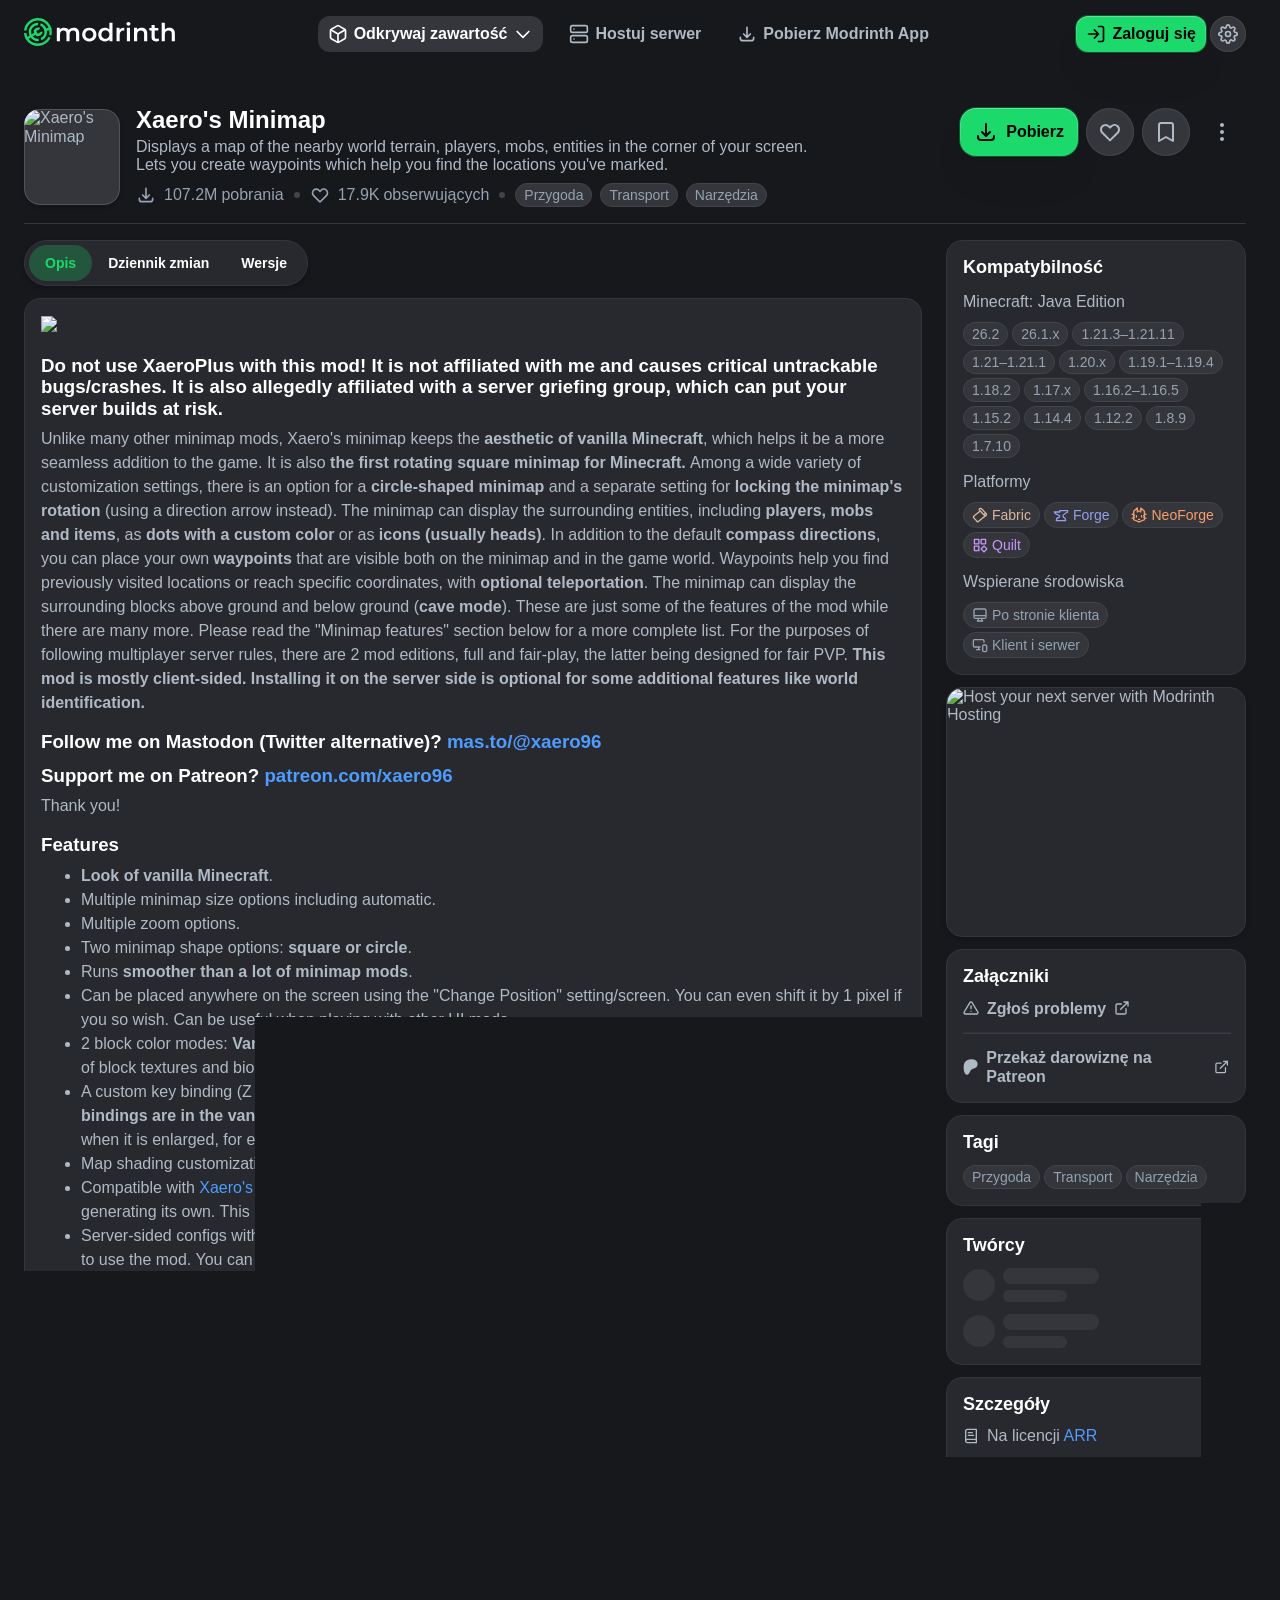
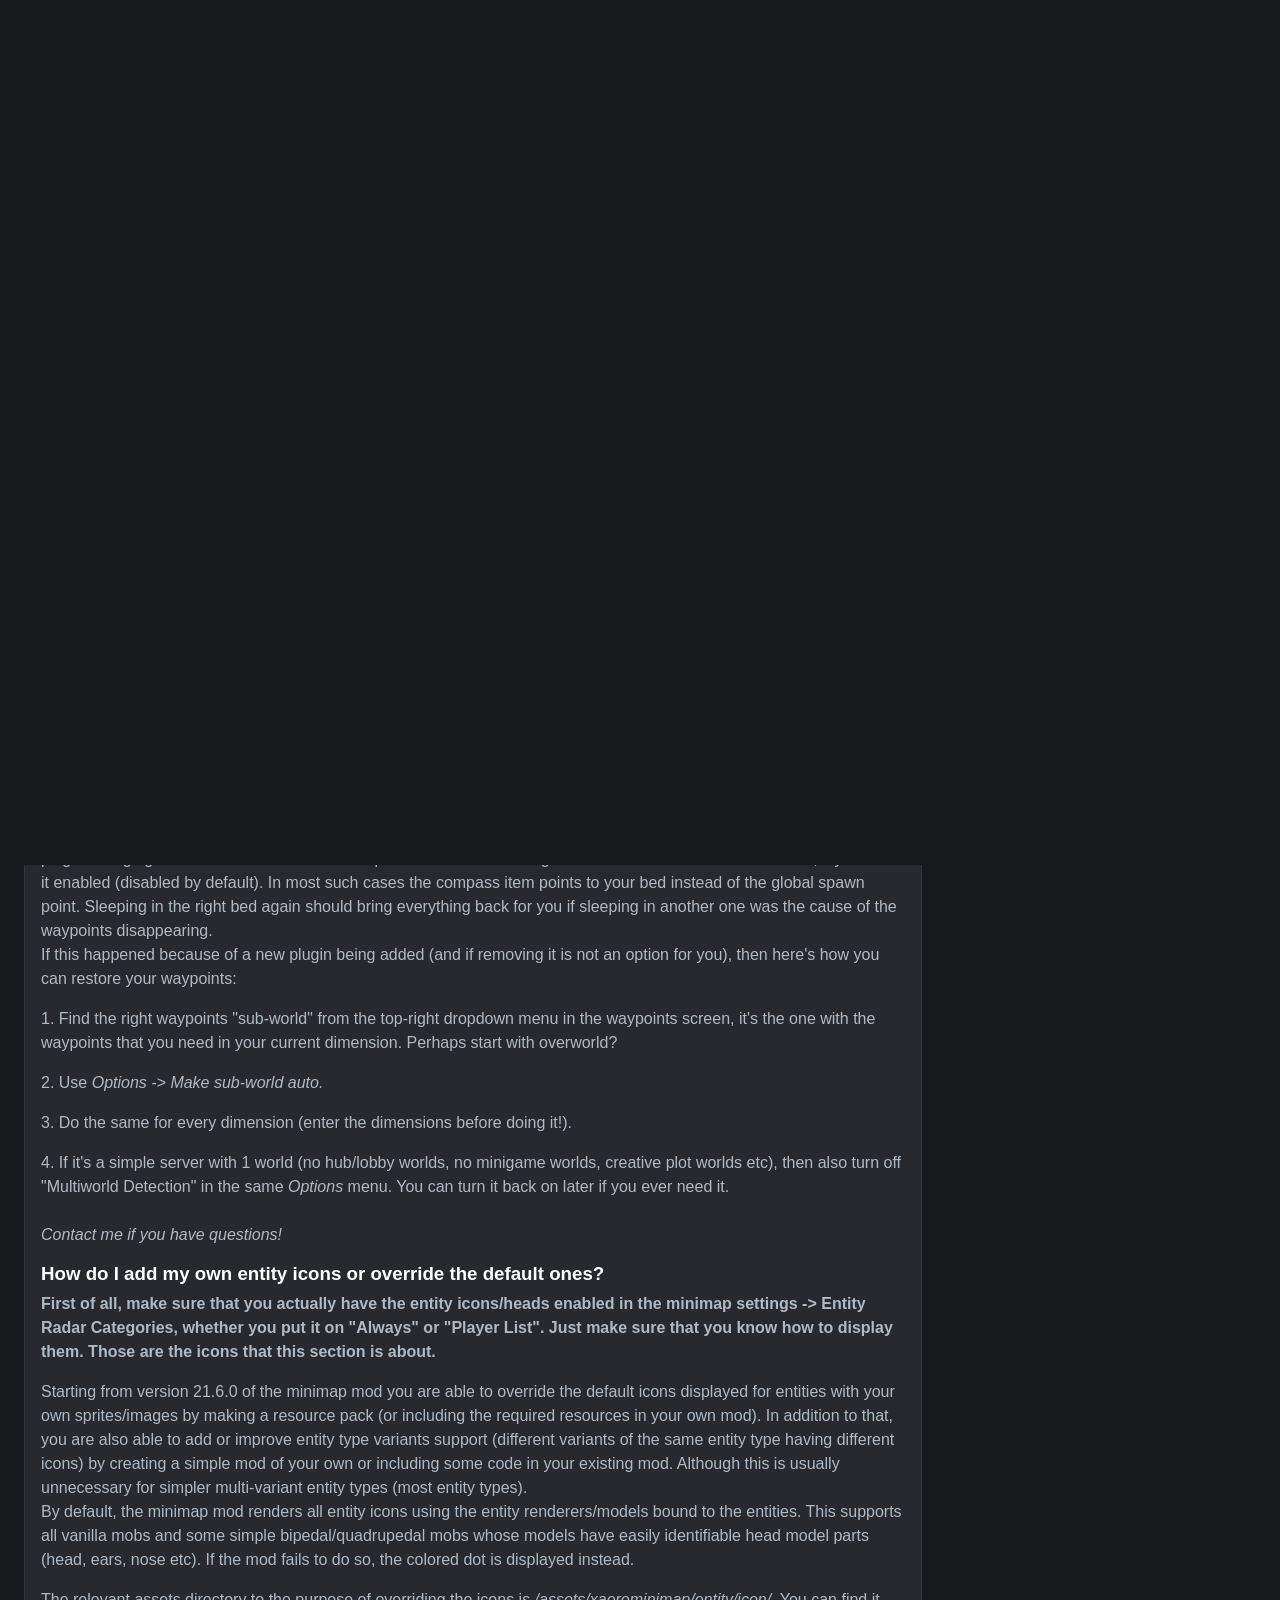
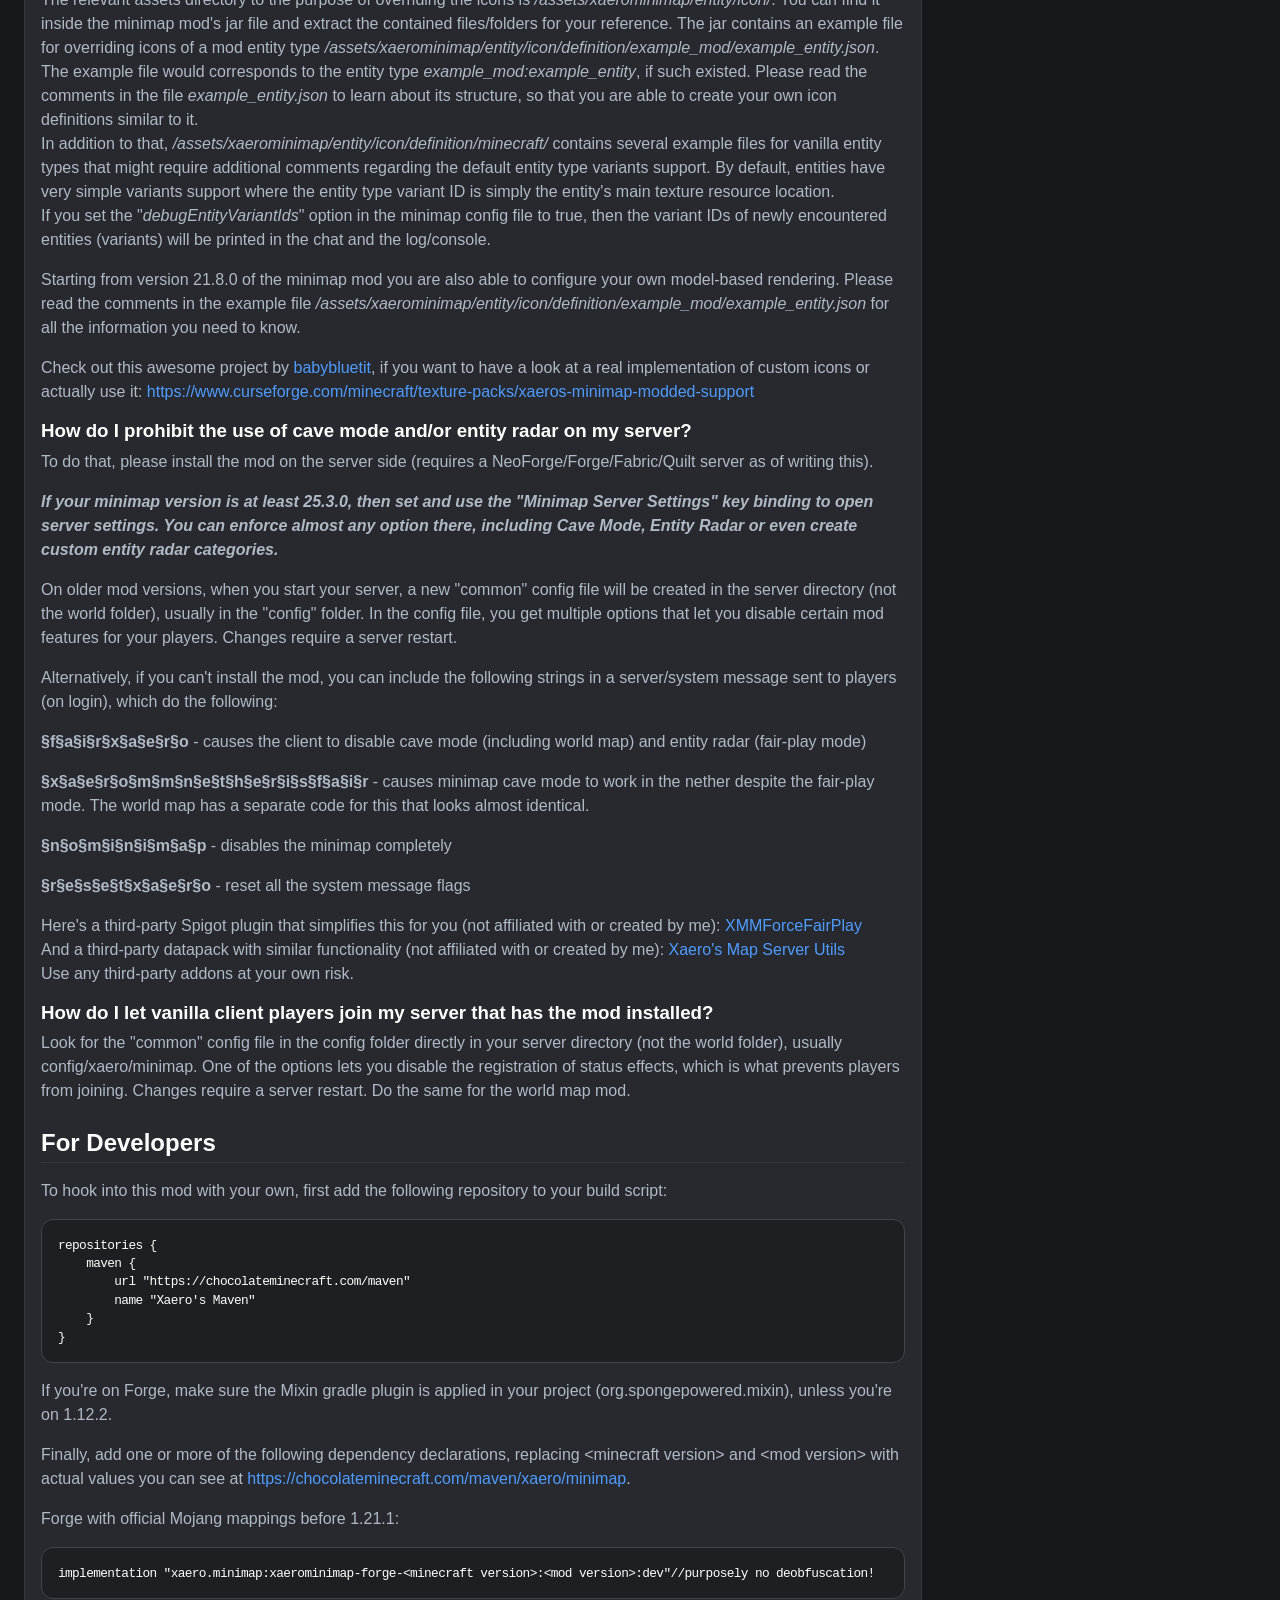
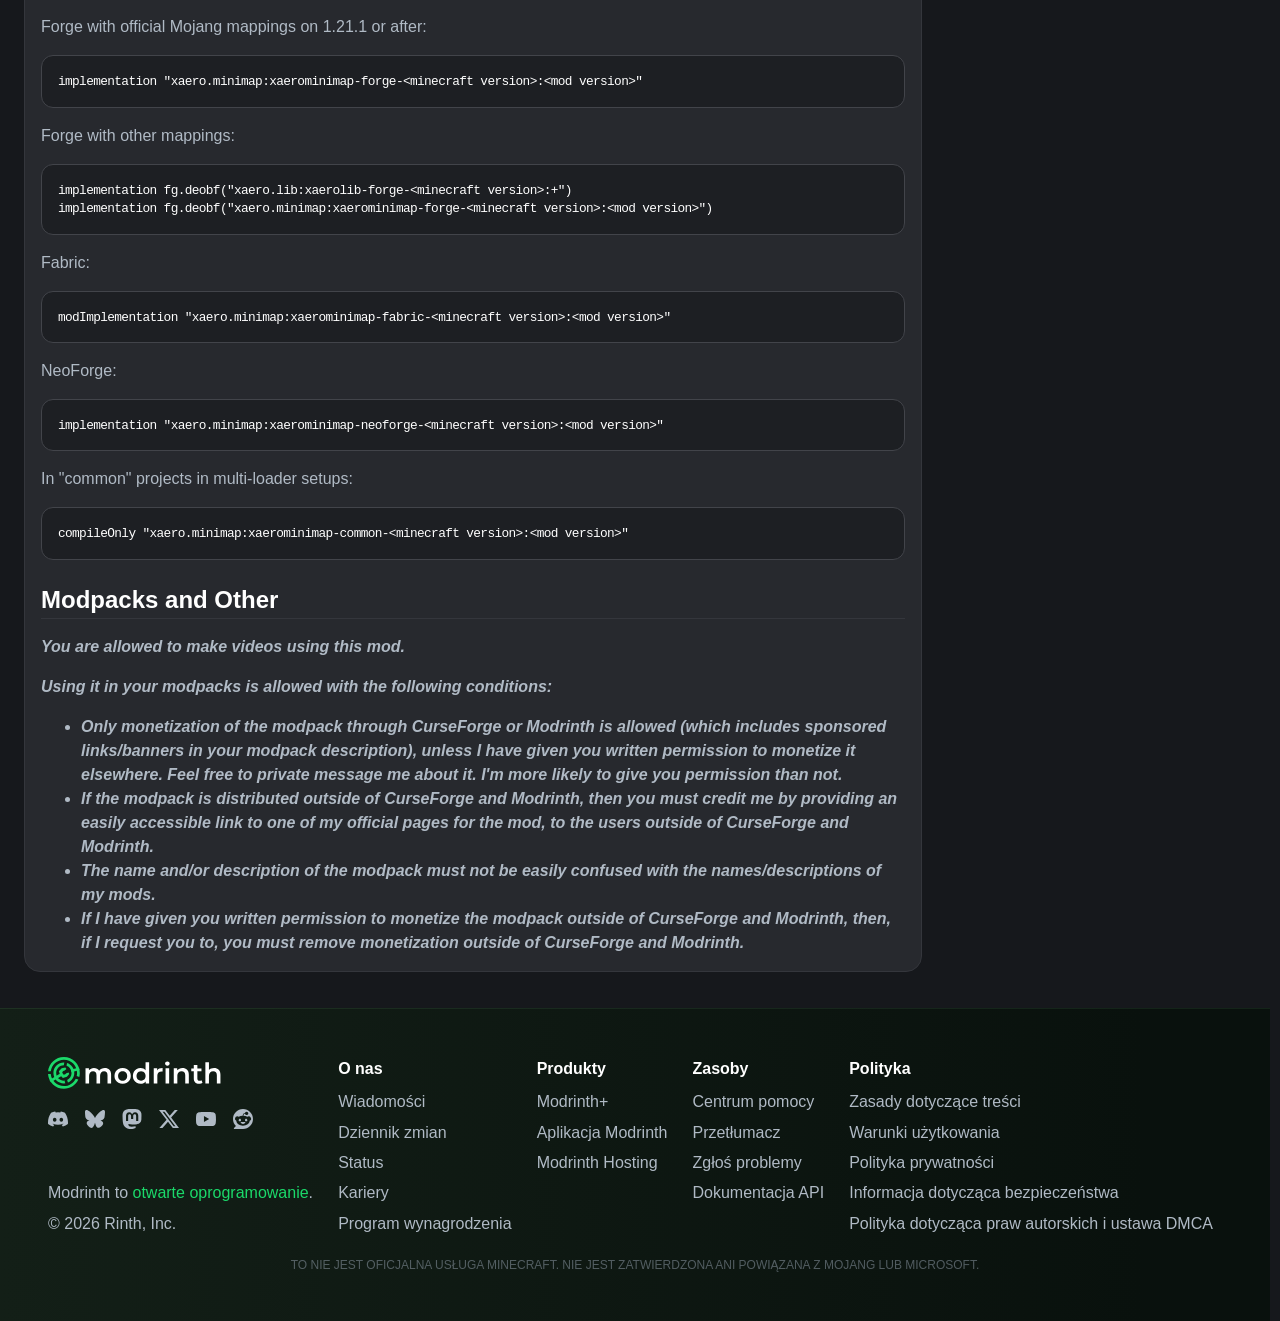
==== commit 8dcdbb60: "Update index.html" ====
--- a/index.html
+++ b/index.html
@@ -169,7 +169,7 @@
 <meta name="twitter:card" content="summary">
 <meta name="twitter:site" content="@modrinth">
 <meta name="robots" content="all"><meta name="sentry-trace" content="518bdab4c5414469a7fe98bdd34976f6-aad9e794ab543b7c-0"/>
-<meta name="baggage" content="sentry-environment=production,sentry-release=7d1e84855630dafa4ad56eeea4c9d0731b43d2be,sentry-public_key=9cf8f56ab7055ab6b1042fad535f2a44,sentry-trace_id=518bdab4c5414469a7fe98bdd34976f6,sentry-org_id=485889,sentry-sampled=false,sentry-sample_rand=0.826803268907615,sentry-sample_rate=0.0001"/></head><body><!--teleport start anchor--><!----><!--teleport anchor--><!--teleport start anchor--><!----><!--teleport anchor--><!--teleport start anchor--><!----><!--teleport anchor--><!--teleport start anchor--><!----><!--teleport anchor--><!--teleport start anchor--><!----><!--teleport anchor--><!--teleport start anchor--><!----><!--teleport anchor--><!--teleport start anchor--><!----><!--teleport anchor--><!--teleport start anchor--><!----><!--teleport anchor--><div id="__nuxt"><div class="layout"><div class="pointer-events-none fixed inset-0 z-[-1]"><div id="fixed-background-teleport" class="relative"></div></div><div class="pointer-events-none absolute inset-0 z-[-1]"><div id="absolute-background-teleport" class="relative"></div></div><div class="pride-backdrop pointer-events-none absolute inset-0 z-[-1]"></div><div class="pointer-events-none absolute inset-0 z-50"><div style="--_r-count:0;" class="over-the-top-random-animation"><div><div class="animation-ring-3 flex items-center justify-center rounded-full border-4 border-solid border-brand bg-brand-highlight opacity-40"></div><div class="animation-ring-2 flex items-center justify-center rounded-full border-4 border-solid border-brand bg-brand-highlight opacity-60"></div><div class="animation-ring-1 flex items-center justify-center rounded-full border-4 border-solid border-brand bg-brand-highlight text-9xl font-extrabold text-contrast"> ? </div></div></div></div><!----><!----><!----><!----><!----><!----><!----><!----><!----><header class="desktop-only relative z-[5] mx-auto grid max-w-[1280px] grid-cols-[1fr_auto] items-center gap-2 px-6 py-4 lg:grid-cols-[auto_1fr_auto]"><div><a href="/" class="group hover:brightness-[--hover-brightness] focus-visible:brightness-[--hover-brightness]" aria-label="Strona główna Modrinth"><svg xmlns="http://www.w3.org/2000/svg" xml:space="preserve" fill-rule="evenodd" stroke-linejoin="round" stroke-miterlimit="2" clip-rule="evenodd" viewbox="0 0 3307 593" class="h-7 w-auto text-contrast transition-transform group-active:scale-[0.98]" aria-hidden="true" data-v-e9a225e3><path fill="currentColor" fill-rule="nonzero" d="M1053.02 205.51c35.59 0 64.27 10.1 84.98 30.81 20.72 21.25 31.34 52.05 31.34 93.48v162.53h-66.4V338.3c0-24.96-5.3-43.55-16.46-56.3-11.15-12.22-26.55-18.6-47.27-18.6-22.3 0-40.37 7.45-53.65 21.79-13.27 14.87-20.18 36.11-20.18 63.2v143.94h-66.4V338.3c0-24.96-5.3-43.55-16.46-56.3-11.15-12.22-26.56-18.6-47.27-18.6-22.84 0-40.37 7.45-53.65 21.79-13.27 14.34-20.18 35.58-20.18 63.2v143.94h-66.4V208.7h63.21v36.12c10.63-12.75 23.9-22.3 39.84-29.21 15.93-6.9 33.46-10.1 53.11-10.1 21.25 0 40.37 3.72 56.84 11.69 16.46 8.5 29.21 20.18 38.77 35.59 11.69-14.88 26.56-26.56 45.15-35.06 18.59-7.97 38.77-12.22 61.08-12.22Zm329.84 290.54c-28.68 0-54.7-6.37-77.54-18.59a133.19 133.19 0 0 1-53.65-52.05c-13.28-21.78-19.65-46.74-19.65-74.9 0-28.14 6.37-53.1 19.65-74.88a135.4 135.4 0 0 1 53.65-51.53c22.84-12.21 48.86-18.59 77.54-18.59 29.22 0 55.24 6.38 78.08 18.6 22.84 12.21 40.9 29.74 54.18 51.52 12.75 21.77 19.12 46.74 19.12 74.89s-6.37 53.11-19.12 74.89c-13.28 22.3-31.34 39.83-54.18 52.05-22.84 12.22-48.86 18.6-78.08 18.6Zm0-56.83c24.44 0 44.62-7.97 60.55-24.43 15.94-16.47 23.9-37.72 23.9-64.27 0-26.56-7.96-47.8-23.9-64.27-15.93-16.47-36.11-24.43-60.55-24.43-24.43 0-44.61 7.96-60.02 24.43-15.93 16.46-23.9 37.71-23.9 64.27 0 26.55 7.97 47.8 23.9 64.27 15.4 16.46 35.6 24.43 60.02 24.43Zm491.32-341v394.11h-63.74v-36.65a108.02 108.02 0 0 1-40.37 30.28c-16.46 6.9-34 10.1-53.65 10.1-27.08 0-51.52-5.85-73.3-18.07-21.77-12.21-39.3-29.21-51.52-51.52-12.21-21.78-18.59-47.27-18.59-75.95s6.38-54.18 18.6-75.96c12.21-21.77 29.74-38.77 51.52-50.99 21.77-12.21 46.2-18.06 73.3-18.06 18.59 0 36.11 3.2 51.52 9.56a106.35 106.35 0 0 1 39.83 28.69V98.22h66.4Zm-149.79 341c15.94 0 30.28-3.72 43.03-11.16 12.74-6.9 22.83-17.52 30.27-30.8 7.44-13.28 11.15-29.21 11.15-46.74s-3.71-33.46-11.15-46.74c-7.44-13.28-17.53-23.9-30.27-31.34-12.75-6.9-27.1-10.62-43.03-10.62s-30.27 3.71-43.02 10.62c-12.75 7.43-22.84 18.06-30.28 31.34-7.43 13.28-11.15 29.2-11.15 46.74 0 17.53 3.72 33.46 11.15 46.74 7.44 13.28 17.53 23.9 30.28 30.8 12.75 7.44 27.09 11.16 43.02 11.16Zm298.51-189.09c19.12-29.74 52.58-44.62 100.92-44.62v63.21a84.29 84.29 0 0 0-15.4-1.6c-26.03 0-46.22 7.44-60.56 22.32-14.34 15.4-21.78 37.18-21.78 65.33v137.56h-66.39V208.7h63.2v41.43Zm155.63-41.43h66.39v283.63h-66.4V208.7Zm33.46-46.74c-12.22 0-22.31-3.72-30.28-11.68a37.36 37.36 0 0 1-12.21-28.16c0-11.15 4.25-20.71 12.21-28.68 7.97-7.43 18.06-11.15 30.28-11.15 12.21 0 22.3 3.72 30.27 10.62 7.97 7.44 12.22 16.47 12.22 27.62 0 11.69-3.72 21.25-11.69 29.21-7.96 7.97-18.59 12.22-30.8 12.22Zm279.38 43.55c35.59 0 64.27 10.63 86.05 31.34 21.78 20.72 32.4 52.05 32.4 92.95v162.53h-66.4V338.3c0-24.96-5.84-43.55-17.52-56.3-11.69-12.22-28.15-18.6-49.93-18.6-24.43 0-43.55 7.45-57.9 21.79-14.34 14.87-21.24 36.11-21.24 63.73v143.41h-66.4V208.7h63.21v36.65c11.16-13.28 24.97-22.84 41.43-29.74 16.47-6.9 35.59-10.1 56.3-10.1Zm371.81 271.42a78.34 78.34 0 0 1-28.15 14.34 130.83 130.83 0 0 1-35.6 4.78c-31.33 0-55.23-7.97-72.23-24.43-17-16.47-25.5-39.84-25.5-71.17V263.94h-46.73v-53.11h46.74v-64.8h66.4v64.8h75.95v53.11h-75.96v134.91c0 13.81 3.19 24.43 10.1 31.34 6.9 7.44 16.46 11.15 29.2 11.15 14.88 0 27.1-3.71 37.19-11.68l18.59 47.27Zm214.05-271.42c35.59 0 64.27 10.63 86.05 31.34 21.77 20.72 32.4 52.05 32.4 92.95v162.53h-66.4V338.3c0-24.96-5.84-43.55-17.53-56.3-11.68-12.22-28.15-18.6-49.92-18.6-24.44 0-43.56 7.45-57.9 21.79-14.34 14.87-21.24 36.11-21.24 63.73v143.41h-66.4V98.23h66.4v143.4c11.15-11.68 24.43-20.71 40.9-27.09 15.93-5.84 33.99-9.03 53.64-9.03Z" data-v-e9a225e3></path><g fill="var(--color-brand)" data-v-e9a225e3><path d="m29 424.4 188.2-112.95-17.15-45.48 53.75-55.21 67.93-14.64 19.67 24.21-31.32 31.72-27.3 8.6-19.52 20.05 9.56 26.6 19.4 20.6 27.36-7.28 19.47-21.38 42.51-13.47 12.67 28.5-43.87 53.78-73.5 23.27-32.97-36.7L55.06 467.94C46.1 456.41 35.67 440.08 29 424.4Zm543.03-230.25-149.5 40.32c8.24 21.92 10.95 34.8 13.23 49l149.23-40.26c-2.38-15.94-6.65-32.17-12.96-49.06Z" data-v-e9a225e3></path><path d="M51.28 316.13c10.59 125 115.54 223.3 243.27 223.3 96.51 0 180.02-56.12 219.63-137.46l48.61 16.83c-46.78 101.34-149.35 171.75-268.24 171.75C138.6 590.55 10.71 469.38 0 316.13h51.28ZM.78 265.24C15.86 116.36 141.73 0 294.56 0c162.97 0 295.28 132.31 295.28 295.28 0 26.14-3.4 51.49-9.8 75.63l-48.48-16.78a244.28 244.28 0 0 0 7.15-58.85c0-134.75-109.4-244.15-244.15-244.15-124.58 0-227.49 93.5-242.32 214.11H.8Z" class="ring--large ring" data-v-e9a225e3></path><path d="M293.77 153.17c-78.49.07-142.2 63.83-142.2 142.34 0 78.56 63.79 142.34 142.35 142.34 3.98 0 7.93-.16 11.83-.49l14.22 49.76a194.65 194.65 0 0 1-26.05 1.74c-106.72 0-193.36-86.64-193.36-193.35 0-106.72 86.64-193.35 193.36-193.35 2.64 0 5.28.05 7.9.16l-8.05 50.85Zm58.2-42.13c78.39 24.67 135.3 97.98 135.3 184.47 0 80.07-48.77 148.83-118.2 178.18l-14.17-49.55c48.08-22.85 81.36-71.89 81.36-128.63 0-60.99-38.44-113.07-92.39-133.32l8.1-51.15Z" class="ring--small ring" data-v-e9a225e3></path></g></svg></a></div><div class="gap-4 col-span-2 row-start-2 flex justify-center lg:col-span-1 lg:row-start-auto"><!--[--><!--[--><button data-button type="button" class="relative inline-flex min-w-0 shrink-0 items-center justify-center whitespace-nowrap border-0 no-underline touch-manipulation cursor-pointer select-none transition-[background-color,color,box-shadow,filter,opacity,transform] duration-150 ease-out enabled:active:scale-[0.97] [&amp;:not(:disabled):not([aria-disabled=true]):hover]:brightness-[--hover-brightness] [&amp;:not(:disabled):not([aria-disabled=true]):focus-visible]:brightness-[--hover-brightness] focus-visible:outline-none [&amp;:not(:disabled):not([aria-disabled=true]):focus-visible]:ring-4 [&amp;:not(:disabled):not([aria-disabled=true]):focus-visible]:ring-brand-shadow disabled:cursor-not-allowed disabled:opacity-50 [&amp;[aria-disabled=true]]:cursor-not-allowed [&amp;[aria-disabled=true]]:opacity-50 button-frame--quiet bg-transparent [&amp;&gt;svg]:text-inherit [&amp;:not(:disabled):not([aria-disabled=true]):hover]:bg-surface-4 [&amp;:not(:disabled):not([aria-disabled=true]):focus-visible]:bg-surface-4 h-9 gap-1.5 rounded-xl px-2.5 text-base font-semibold leading-5 [&amp;&gt;svg]:size-5 [&amp;&gt;svg]:min-h-5 [&amp;&gt;svg]:min-w-5 [&amp;&gt;svg]:shrink-0 w-9 !px-0 !rounded-full !w-auto !rounded-xl !px-2.5 !bg-[var(--color-button-bg)] !text-contrast" style="" aria-expanded="false" aria-controls="button-overflow-v-0-0-0-0" aria-haspopup="menu" data-v-8c32b7c9><!--[--><!--[--><!--[--><svg xmlns="http://www.w3.org/2000/svg" width="24" height="24" fill="none" stroke="currentColor" stroke-linecap="round" stroke-linejoin="round" stroke-width="2" viewBox="0 0 24 24" aria-hidden="true"><path d="M21 16V8a2 2 0 0 0-1-1.73l-7-4a2 2 0 0 0-2 0l-7 4A2 2 0 0 0 3 8v8a2 2 0 0 0 1 1.73l7 4a2 2 0 0 0 2 0l7-4A2 2 0 0 0 21 16"></path><path d="M3.29 7 12 12l8.71-5M12 22V12"></path></svg><span class="hidden md:contents">Odkrywaj zawartość</span><span class="contents md:hidden">Odkrywaj</span><svg xmlns="http://www.w3.org/2000/svg" width="24" height="24" fill="none" viewBox="0 0 24 24" aria-hidden="true" class="h-5 w-5"><path stroke="currentColor" stroke-linecap="round" stroke-linejoin="round" stroke-width="2" d="m19 9-7 7-7-7"></path></svg><!--]--><!--]--><!--]--></button><!----><!--]--><a href="/hosting" class="relative inline-flex min-w-0 shrink-0 items-center justify-center whitespace-nowrap border-0 no-underline touch-manipulation cursor-pointer select-none transition-[background-color,color,box-shadow,filter,opacity,transform] duration-150 ease-out enabled:active:scale-[0.97] [&amp;:not(:disabled):not([aria-disabled=true]):hover]:brightness-[--hover-brightness] [&amp;:not(:disabled):not([aria-disabled=true]):focus-visible]:brightness-[--hover-brightness] focus-visible:outline-none [&amp;:not(:disabled):not([aria-disabled=true]):focus-visible]:ring-4 [&amp;:not(:disabled):not([aria-disabled=true]):focus-visible]:ring-brand-shadow disabled:cursor-not-allowed disabled:opacity-50 [&amp;[aria-disabled=true]]:cursor-not-allowed [&amp;[aria-disabled=true]]:opacity-50 button-frame--quiet bg-transparent [&amp;&gt;svg]:text-inherit [&amp;:not(:disabled):not([aria-disabled=true]):hover]:bg-surface-4 [&amp;:not(:disabled):not([aria-disabled=true]):focus-visible]:bg-surface-4 h-9 gap-1.5 rounded-xl px-2.5 text-base font-semibold leading-5 [&amp;&gt;svg]:size-5 [&amp;&gt;svg]:min-h-5 [&amp;&gt;svg]:min-w-5 [&amp;&gt;svg]:shrink-0" data-button style="" data-v-8c32b7c9><!--[--><!--[--><svg xmlns="http://www.w3.org/2000/svg" width="24" height="24" fill="none" stroke="currentColor" stroke-linecap="round" stroke-linejoin="round" stroke-width="2" class="lucide lucide-server" viewBox="0 0 24 24" aria-hidden="true"><rect width="20" height="8" x="2" y="2" rx="2" ry="2"></rect><rect width="20" height="8" x="2" y="14" rx="2" ry="2"></rect><path d="M6 6h.01M6 18h.01"></path></svg> Hostuj serwer<!--]--><!--]--></a><a href="/app" class="relative inline-flex min-w-0 shrink-0 items-center justify-center whitespace-nowrap border-0 no-underline touch-manipulation cursor-pointer select-none transition-[background-color,color,box-shadow,filter,opacity,transform] duration-150 ease-out enabled:active:scale-[0.97] [&amp;:not(:disabled):not([aria-disabled=true]):hover]:brightness-[--hover-brightness] [&amp;:not(:disabled):not([aria-disabled=true]):focus-visible]:brightness-[--hover-brightness] focus-visible:outline-none [&amp;:not(:disabled):not([aria-disabled=true]):focus-visible]:ring-4 [&amp;:not(:disabled):not([aria-disabled=true]):focus-visible]:ring-brand-shadow disabled:cursor-not-allowed disabled:opacity-50 [&amp;[aria-disabled=true]]:cursor-not-allowed [&amp;[aria-disabled=true]]:opacity-50 button-frame--quiet bg-transparent [&amp;&gt;svg]:text-inherit [&amp;:not(:disabled):not([aria-disabled=true]):hover]:bg-surface-4 [&amp;:not(:disabled):not([aria-disabled=true]):focus-visible]:bg-surface-4 h-9 gap-1.5 rounded-xl px-2.5 text-base font-semibold leading-5 [&amp;&gt;svg]:size-5 [&amp;&gt;svg]:min-h-5 [&amp;&gt;svg]:min-w-5 [&amp;&gt;svg]:shrink-0" data-button style="" data-v-8c32b7c9><!--[--><!--[--><svg xmlns="http://www.w3.org/2000/svg" fill="none" stroke="currentColor" stroke-width="2" viewBox="0 0 24 24" aria-hidden="true"><path stroke-linecap="round" stroke-linejoin="round" d="M4 16v1a3 3 0 0 0 3 3h10a3 3 0 0 0 3-3v-1m-4-4-4 4m0 0-4-4m4 4V4"></path></svg><span class="hidden md:contents">Pobierz Modrinth App</span><span class="contents md:hidden">Modrinth App</span><!--]--><!--]--></a><!--]--></div><div class="flex items-center gap-1"><!----><!----><!--[--><a href="/auth/sign-in?redirect=/mod/xaeros-minimap" class="relative inline-flex min-w-0 shrink-0 items-center justify-center whitespace-nowrap border-0 no-underline touch-manipulation cursor-pointer select-none transition-[background-color,color,box-shadow,filter,opacity,transform] duration-150 ease-out enabled:active:scale-[0.97] [&amp;:not(:disabled):not([aria-disabled=true]):hover]:brightness-[--hover-brightness] [&amp;:not(:disabled):not([aria-disabled=true]):focus-visible]:brightness-[--hover-brightness] focus-visible:outline-none [&amp;:not(:disabled):not([aria-disabled=true]):focus-visible]:ring-4 [&amp;:not(:disabled):not([aria-disabled=true]):focus-visible]:ring-brand-shadow disabled:cursor-not-allowed disabled:opacity-50 [&amp;[aria-disabled=true]]:cursor-not-allowed [&amp;[aria-disabled=true]]:opacity-50 button-frame--colored bg-[--button-color] text-[var(--color-accent-contrast)] [&amp;&gt;svg]:text-inherit h-9 gap-1.5 rounded-xl px-2.5 text-base font-semibold leading-5 [&amp;&gt;svg]:size-5 [&amp;&gt;svg]:min-h-5 [&amp;&gt;svg]:min-w-5 [&amp;&gt;svg]:shrink-0" data-button style="--button-color:var(--color-brand);" data-v-8c32b7c9><!--[--><!--[--><svg xmlns="http://www.w3.org/2000/svg" width="24" height="24" fill="none" stroke="currentColor" stroke-linecap="round" stroke-linejoin="round" stroke-width="2" class="lucide lucide-log-in" viewBox="0 0 24 24" aria-hidden="true"><path d="M15 3h4a2 2 0 0 1 2 2v14a2 2 0 0 1-2 2h-4M10 17l5-5-5-5M15 12H3"></path></svg> Zaloguj się<!--]--><!--]--></a><a href="/settings" class="relative inline-flex min-w-0 shrink-0 items-center justify-center whitespace-nowrap border-0 no-underline touch-manipulation cursor-pointer select-none transition-[background-color,color,box-shadow,filter,opacity,transform] duration-150 ease-out enabled:active:scale-[0.97] [&amp;:not(:disabled):not([aria-disabled=true]):hover]:brightness-[--hover-brightness] [&amp;:not(:disabled):not([aria-disabled=true]):focus-visible]:brightness-[--hover-brightness] focus-visible:outline-none [&amp;:not(:disabled):not([aria-disabled=true]):focus-visible]:ring-4 [&amp;:not(:disabled):not([aria-disabled=true]):focus-visible]:ring-brand-shadow disabled:cursor-not-allowed disabled:opacity-50 [&amp;[aria-disabled=true]]:cursor-not-allowed [&amp;[aria-disabled=true]]:opacity-50 button-frame--base bg-surface-4 text-contrast [&amp;&gt;svg]:text-primary h-9 gap-1.5 rounded-xl px-2.5 text-base font-semibold leading-5 [&amp;&gt;svg]:size-5 [&amp;&gt;svg]:min-h-5 [&amp;&gt;svg]:min-w-5 [&amp;&gt;svg]:shrink-0 !w-9 !rounded-full !px-0" data-button style="" data-v-8c32b7c9><!--[--><!--[--><svg xmlns="http://www.w3.org/2000/svg" width="24" height="24" fill="none" stroke="currentColor" stroke-linecap="round" stroke-linejoin="round" stroke-width="2" viewBox="0 0 24 24" aria-label="Ustawienia"><circle cx="12" cy="12" r="3"></circle><path d="M19.4 15a1.65 1.65 0 0 0 .33 1.82l.06.06a2 2 0 0 1 0 2.83 2 2 0 0 1-2.83 0l-.06-.06a1.65 1.65 0 0 0-1.82-.33 1.65 1.65 0 0 0-1 1.51V21a2 2 0 0 1-2 2 2 2 0 0 1-2-2v-.09A1.65 1.65 0 0 0 9 19.4a1.65 1.65 0 0 0-1.82.33l-.06.06a2 2 0 0 1-2.83 0 2 2 0 0 1 0-2.83l.06-.06a1.65 1.65 0 0 0 .33-1.82 1.65 1.65 0 0 0-1.51-1H3a2 2 0 0 1-2-2 2 2 0 0 1 2-2h.09A1.65 1.65 0 0 0 4.6 9a1.65 1.65 0 0 0-.33-1.82l-.06-.06a2 2 0 0 1 0-2.83 2 2 0 0 1 2.83 0l.06.06a1.65 1.65 0 0 0 1.82.33H9a1.65 1.65 0 0 0 1-1.51V3a2 2 0 0 1 2-2 2 2 0 0 1 2 2v.09a1.65 1.65 0 0 0 1 1.51 1.65 1.65 0 0 0 1.82-.33l.06-.06a2 2 0 0 1 2.83 0 2 2 0 0 1 0 2.83l-.06.06a1.65 1.65 0 0 0-.33 1.82V9a1.65 1.65 0 0 0 1.51 1H21a2 2 0 0 1 2 2 2 2 0 0 1-2 2h-.09a1.65 1.65 0 0 0-1.51 1"></path></svg><!--]--><!--]--></a><!--]--></div></header><header class="mobile-navigation mobile-only"><div class="nav-menu nav-menu-browse"><div class="links cascade-links"><!--[--><a href="/discover/mods" class="relative inline-flex min-w-0 shrink-0 items-center justify-center whitespace-nowrap border-0 no-underline touch-manipulation cursor-pointer select-none transition-[background-color,color,box-shadow,filter,opacity,transform] duration-150 ease-out enabled:active:scale-[0.97] [&amp;:not(:disabled):not([aria-disabled=true]):hover]:brightness-[--hover-brightness] [&amp;:not(:disabled):not([aria-disabled=true]):focus-visible]:brightness-[--hover-brightness] focus-visible:outline-none [&amp;:not(:disabled):not([aria-disabled=true]):focus-visible]:ring-4 [&amp;:not(:disabled):not([aria-disabled=true]):focus-visible]:ring-brand-shadow disabled:cursor-not-allowed disabled:opacity-50 [&amp;[aria-disabled=true]]:cursor-not-allowed [&amp;[aria-disabled=true]]:opacity-50 button-frame--base bg-surface-4 text-contrast [&amp;&gt;svg]:text-primary h-9 gap-1.5 rounded-xl px-2.5 text-base font-semibold leading-5 [&amp;&gt;svg]:size-5 [&amp;&gt;svg]:min-h-5 [&amp;&gt;svg]:min-w-5 [&amp;&gt;svg]:shrink-0 !h-auto !whitespace-normal" data-button style="" data-v-8c32b7c9><!--[--><!--[-->Mody<!--]--><!--]--></a><a href="/discover/resourcepacks" class="relative inline-flex min-w-0 shrink-0 items-center justify-center whitespace-nowrap border-0 no-underline touch-manipulation cursor-pointer select-none transition-[background-color,color,box-shadow,filter,opacity,transform] duration-150 ease-out enabled:active:scale-[0.97] [&amp;:not(:disabled):not([aria-disabled=true]):hover]:brightness-[--hover-brightness] [&amp;:not(:disabled):not([aria-disabled=true]):focus-visible]:brightness-[--hover-brightness] focus-visible:outline-none [&amp;:not(:disabled):not([aria-disabled=true]):focus-visible]:ring-4 [&amp;:not(:disabled):not([aria-disabled=true]):focus-visible]:ring-brand-shadow disabled:cursor-not-allowed disabled:opacity-50 [&amp;[aria-disabled=true]]:cursor-not-allowed [&amp;[aria-disabled=true]]:opacity-50 button-frame--base bg-surface-4 text-contrast [&amp;&gt;svg]:text-primary h-9 gap-1.5 rounded-xl px-2.5 text-base font-semibold leading-5 [&amp;&gt;svg]:size-5 [&amp;&gt;svg]:min-h-5 [&amp;&gt;svg]:min-w-5 [&amp;&gt;svg]:shrink-0 !h-auto !whitespace-normal" data-button style="" data-v-8c32b7c9><!--[--><!--[-->Paczki zasobów<!--]--><!--]--></a><a href="/discover/datapacks" class="relative inline-flex min-w-0 shrink-0 items-center justify-center whitespace-nowrap border-0 no-underline touch-manipulation cursor-pointer select-none transition-[background-color,color,box-shadow,filter,opacity,transform] duration-150 ease-out enabled:active:scale-[0.97] [&amp;:not(:disabled):not([aria-disabled=true]):hover]:brightness-[--hover-brightness] [&amp;:not(:disabled):not([aria-disabled=true]):focus-visible]:brightness-[--hover-brightness] focus-visible:outline-none [&amp;:not(:disabled):not([aria-disabled=true]):focus-visible]:ring-4 [&amp;:not(:disabled):not([aria-disabled=true]):focus-visible]:ring-brand-shadow disabled:cursor-not-allowed disabled:opacity-50 [&amp;[aria-disabled=true]]:cursor-not-allowed [&amp;[aria-disabled=true]]:opacity-50 button-frame--base bg-surface-4 text-contrast [&amp;&gt;svg]:text-primary h-9 gap-1.5 rounded-xl px-2.5 text-base font-semibold leading-5 [&amp;&gt;svg]:size-5 [&amp;&gt;svg]:min-h-5 [&amp;&gt;svg]:min-w-5 [&amp;&gt;svg]:shrink-0 !h-auto !whitespace-normal" data-button style="" data-v-8c32b7c9><!--[--><!--[-->Paczki danych<!--]--><!--]--></a><a href="/discover/shaders" class="relative inline-flex min-w-0 shrink-0 items-center justify-center whitespace-nowrap border-0 no-underline touch-manipulation cursor-pointer select-none transition-[background-color,color,box-shadow,filter,opacity,transform] duration-150 ease-out enabled:active:scale-[0.97] [&amp;:not(:disabled):not([aria-disabled=true]):hover]:brightness-[--hover-brightness] [&amp;:not(:disabled):not([aria-disabled=true]):focus-visible]:brightness-[--hover-brightness] focus-visible:outline-none [&amp;:not(:disabled):not([aria-disabled=true]):focus-visible]:ring-4 [&amp;:not(:disabled):not([aria-disabled=true]):focus-visible]:ring-brand-shadow disabled:cursor-not-allowed disabled:opacity-50 [&amp;[aria-disabled=true]]:cursor-not-allowed [&amp;[aria-disabled=true]]:opacity-50 button-frame--base bg-surface-4 text-contrast [&amp;&gt;svg]:text-primary h-9 gap-1.5 rounded-xl px-2.5 text-base font-semibold leading-5 [&amp;&gt;svg]:size-5 [&amp;&gt;svg]:min-h-5 [&amp;&gt;svg]:min-w-5 [&amp;&gt;svg]:shrink-0 !h-auto !whitespace-normal" data-button style="" data-v-8c32b7c9><!--[--><!--[-->Shadery<!--]--><!--]--></a><a href="/discover/modpacks" class="relative inline-flex min-w-0 shrink-0 items-center justify-center whitespace-nowrap border-0 no-underline touch-manipulation cursor-pointer select-none transition-[background-color,color,box-shadow,filter,opacity,transform] duration-150 ease-out enabled:active:scale-[0.97] [&amp;:not(:disabled):not([aria-disabled=true]):hover]:brightness-[--hover-brightness] [&amp;:not(:disabled):not([aria-disabled=true]):focus-visible]:brightness-[--hover-brightness] focus-visible:outline-none [&amp;:not(:disabled):not([aria-disabled=true]):focus-visible]:ring-4 [&amp;:not(:disabled):not([aria-disabled=true]):focus-visible]:ring-brand-shadow disabled:cursor-not-allowed disabled:opacity-50 [&amp;[aria-disabled=true]]:cursor-not-allowed [&amp;[aria-disabled=true]]:opacity-50 button-frame--base bg-surface-4 text-contrast [&amp;&gt;svg]:text-primary h-9 gap-1.5 rounded-xl px-2.5 text-base font-semibold leading-5 [&amp;&gt;svg]:size-5 [&amp;&gt;svg]:min-h-5 [&amp;&gt;svg]:min-w-5 [&amp;&gt;svg]:shrink-0 !h-auto !whitespace-normal" data-button style="" data-v-8c32b7c9><!--[--><!--[-->Paczki modów<!--]--><!--]--></a><a href="/discover/plugins" class="relative inline-flex min-w-0 shrink-0 items-center justify-center whitespace-nowrap border-0 no-underline touch-manipulation cursor-pointer select-none transition-[background-color,color,box-shadow,filter,opacity,transform] duration-150 ease-out enabled:active:scale-[0.97] [&amp;:not(:disabled):not([aria-disabled=true]):hover]:brightness-[--hover-brightness] [&amp;:not(:disabled):not([aria-disabled=true]):focus-visible]:brightness-[--hover-brightness] focus-visible:outline-none [&amp;:not(:disabled):not([aria-disabled=true]):focus-visible]:ring-4 [&amp;:not(:disabled):not([aria-disabled=true]):focus-visible]:ring-brand-shadow disabled:cursor-not-allowed disabled:opacity-50 [&amp;[aria-disabled=true]]:cursor-not-allowed [&amp;[aria-disabled=true]]:opacity-50 button-frame--base bg-surface-4 text-contrast [&amp;&gt;svg]:text-primary h-9 gap-1.5 rounded-xl px-2.5 text-base font-semibold leading-5 [&amp;&gt;svg]:size-5 [&amp;&gt;svg]:min-h-5 [&amp;&gt;svg]:min-w-5 [&amp;&gt;svg]:shrink-0 !h-auto !whitespace-normal" data-button style="" data-v-8c32b7c9><!--[--><!--[-->Pluginy<!--]--><!--]--></a><a href="/discover/servers" class="relative inline-flex min-w-0 shrink-0 items-center justify-center whitespace-nowrap border-0 no-underline touch-manipulation cursor-pointer select-none transition-[background-color,color,box-shadow,filter,opacity,transform] duration-150 ease-out enabled:active:scale-[0.97] [&amp;:not(:disabled):not([aria-disabled=true]):hover]:brightness-[--hover-brightness] [&amp;:not(:disabled):not([aria-disabled=true]):focus-visible]:brightness-[--hover-brightness] focus-visible:outline-none [&amp;:not(:disabled):not([aria-disabled=true]):focus-visible]:ring-4 [&amp;:not(:disabled):not([aria-disabled=true]):focus-visible]:ring-brand-shadow disabled:cursor-not-allowed disabled:opacity-50 [&amp;[aria-disabled=true]]:cursor-not-allowed [&amp;[aria-disabled=true]]:opacity-50 button-frame--base bg-surface-4 text-contrast [&amp;&gt;svg]:text-primary h-9 gap-1.5 rounded-xl px-2.5 text-base font-semibold leading-5 [&amp;&gt;svg]:size-5 [&amp;&gt;svg]:min-h-5 [&amp;&gt;svg]:min-w-5 [&amp;&gt;svg]:shrink-0 !h-auto !whitespace-normal" data-button style="" data-v-8c32b7c9><!--[--><!--[-->Serwery<!--]--><!--]--></a><!--]--></div></div><div class="nav-menu nav-menu-mobile"><div class="account-container"><a href="/auth/sign-in?redirect=/mod/xaeros-minimap" class="relative inline-flex min-w-0 shrink-0 items-center justify-center whitespace-nowrap border-0 no-underline touch-manipulation cursor-pointer select-none transition-[background-color,color,box-shadow,filter,opacity,transform] duration-150 ease-out enabled:active:scale-[0.97] [&amp;:not(:disabled):not([aria-disabled=true]):hover]:brightness-[--hover-brightness] [&amp;:not(:disabled):not([aria-disabled=true]):focus-visible]:brightness-[--hover-brightness] focus-visible:outline-none [&amp;:not(:disabled):not([aria-disabled=true]):focus-visible]:ring-4 [&amp;:not(:disabled):not([aria-disabled=true]):focus-visible]:ring-brand-shadow disabled:cursor-not-allowed disabled:opacity-50 [&amp;[aria-disabled=true]]:cursor-not-allowed [&amp;[aria-disabled=true]]:opacity-50 button-frame--colored bg-[--button-color] text-[var(--color-accent-contrast)] [&amp;&gt;svg]:text-inherit h-9 gap-1.5 rounded-xl px-2.5 text-base font-semibold leading-5 [&amp;&gt;svg]:size-5 [&amp;&gt;svg]:min-h-5 [&amp;&gt;svg]:min-w-5 [&amp;&gt;svg]:shrink-0 !h-auto !whitespace-normal" data-button style="--button-color:var(--color-brand);" data-v-8c32b7c9><!--[--><!--[--><svg xmlns="http://www.w3.org/2000/svg" width="24" height="24" fill="none" stroke="currentColor" stroke-linecap="round" stroke-linejoin="round" stroke-width="2" class="lucide lucide-log-in" viewBox="0 0 24 24" aria-hidden="true"><path d="M15 3h4a2 2 0 0 1 2 2v14a2 2 0 0 1-2 2h-4M10 17l5-5-5-5M15 12H3"></path></svg> Zaloguj się<!--]--><!--]--></a></div><div class="links"><!----><a href="/settings" class="relative inline-flex min-w-0 shrink-0 items-center justify-center whitespace-nowrap border-0 no-underline touch-manipulation cursor-pointer select-none transition-[background-color,color,box-shadow,filter,opacity,transform] duration-150 ease-out enabled:active:scale-[0.97] [&amp;:not(:disabled):not([aria-disabled=true]):hover]:brightness-[--hover-brightness] [&amp;:not(:disabled):not([aria-disabled=true]):focus-visible]:brightness-[--hover-brightness] focus-visible:outline-none [&amp;:not(:disabled):not([aria-disabled=true]):focus-visible]:ring-4 [&amp;:not(:disabled):not([aria-disabled=true]):focus-visible]:ring-brand-shadow disabled:cursor-not-allowed disabled:opacity-50 [&amp;[aria-disabled=true]]:cursor-not-allowed [&amp;[aria-disabled=true]]:opacity-50 button-frame--base bg-surface-4 text-contrast [&amp;&gt;svg]:text-primary h-9 gap-1.5 rounded-xl px-2.5 text-base font-semibold leading-5 [&amp;&gt;svg]:size-5 [&amp;&gt;svg]:min-h-5 [&amp;&gt;svg]:min-w-5 [&amp;&gt;svg]:shrink-0 !h-auto !whitespace-normal" data-button style="" data-v-8c32b7c9><!--[--><!--[--><svg xmlns="http://www.w3.org/2000/svg" width="24" height="24" fill="none" stroke="currentColor" stroke-linecap="round" stroke-linejoin="round" stroke-width="2" viewBox="0 0 24 24" aria-hidden="true"><circle cx="12" cy="12" r="3"></circle><path d="M19.4 15a1.65 1.65 0 0 0 .33 1.82l.06.06a2 2 0 0 1 0 2.83 2 2 0 0 1-2.83 0l-.06-.06a1.65 1.65 0 0 0-1.82-.33 1.65 1.65 0 0 0-1 1.51V21a2 2 0 0 1-2 2 2 2 0 0 1-2-2v-.09A1.65 1.65 0 0 0 9 19.4a1.65 1.65 0 0 0-1.82.33l-.06.06a2 2 0 0 1-2.83 0 2 2 0 0 1 0-2.83l.06-.06a1.65 1.65 0 0 0 .33-1.82 1.65 1.65 0 0 0-1.51-1H3a2 2 0 0 1-2-2 2 2 0 0 1 2-2h.09A1.65 1.65 0 0 0 4.6 9a1.65 1.65 0 0 0-.33-1.82l-.06-.06a2 2 0 0 1 0-2.83 2 2 0 0 1 2.83 0l.06.06a1.65 1.65 0 0 0 1.82.33H9a1.65 1.65 0 0 0 1-1.51V3a2 2 0 0 1 2-2 2 2 0 0 1 2 2v.09a1.65 1.65 0 0 0 1 1.51 1.65 1.65 0 0 0 1.82-.33l.06-.06a2 2 0 0 1 2.83 0 2 2 0 0 1 0 2.83l-.06.06a1.65 1.65 0 0 0-.33 1.82V9a1.65 1.65 0 0 0 1.51 1H21a2 2 0 0 1 2 2 2 2 0 0 1-2 2h-.09a1.65 1.65 0 0 0-1.51 1"></path></svg> Ustawienia<!--]--><!--]--></a><button data-button type="button" class="relative inline-flex min-w-0 shrink-0 items-center justify-center whitespace-nowrap border-0 no-underline touch-manipulation cursor-pointer select-none transition-[background-color,color,box-shadow,filter,opacity,transform] duration-150 ease-out enabled:active:scale-[0.97] [&amp;:not(:disabled):not([aria-disabled=true]):hover]:brightness-[--hover-brightness] [&amp;:not(:disabled):not([aria-disabled=true]):focus-visible]:brightness-[--hover-brightness] focus-visible:outline-none [&amp;:not(:disabled):not([aria-disabled=true]):focus-visible]:ring-4 [&amp;:not(:disabled):not([aria-disabled=true]):focus-visible]:ring-brand-shadow disabled:cursor-not-allowed disabled:opacity-50 [&amp;[aria-disabled=true]]:cursor-not-allowed [&amp;[aria-disabled=true]]:opacity-50 button-frame--base bg-surface-4 text-contrast [&amp;&gt;svg]:text-primary h-9 gap-1.5 rounded-xl px-2.5 text-base font-semibold leading-5 [&amp;&gt;svg]:size-5 [&amp;&gt;svg]:min-h-5 [&amp;&gt;svg]:min-w-5 [&amp;&gt;svg]:shrink-0 !h-auto !whitespace-normal" style="" data-v-8c32b7c9><!--[--><!--[--><svg xmlns="http://www.w3.org/2000/svg" fill="none" stroke="currentColor" stroke-linecap="round" stroke-linejoin="round" stroke-width="2" viewBox="0 0 24 24" class="icon"><circle cx="12" cy="12" r="5"></circle><path d="M12 1v2M12 21v2M4.22 4.22l1.42 1.42M18.36 18.36l1.42 1.42M1 12h2M21 12h2M4.22 19.78l1.42-1.42M18.36 5.64l1.42-1.42"></path></svg><span class="dropdown-item__text">Zmień motyw</span><!--]--><!--]--></button></div></div><div class="mobile-navbar"><a href="/" class="relative inline-flex min-w-0 shrink-0 items-center justify-center whitespace-nowrap border-0 no-underline touch-manipulation cursor-pointer select-none transition-[background-color,color,box-shadow,filter,opacity,transform] duration-150 ease-out enabled:active:scale-[0.97] [&amp;:not(:disabled):not([aria-disabled=true]):hover]:brightness-[--hover-brightness] [&amp;:not(:disabled):not([aria-disabled=true]):focus-visible]:brightness-[--hover-brightness] focus-visible:outline-none [&amp;:not(:disabled):not([aria-disabled=true]):focus-visible]:ring-4 [&amp;:not(:disabled):not([aria-disabled=true]):focus-visible]:ring-brand-shadow disabled:cursor-not-allowed disabled:opacity-50 [&amp;[aria-disabled=true]]:cursor-not-allowed [&amp;[aria-disabled=true]]:opacity-50 button-frame--quiet bg-transparent [&amp;&gt;svg]:text-inherit [&amp;:not(:disabled):not([aria-disabled=true]):hover]:!brightness-100 [&amp;:not(:disabled):not([aria-disabled=true]):focus-visible]:!brightness-100 h-9 gap-1.5 rounded-xl px-2.5 text-base font-semibold leading-5 [&amp;&gt;svg]:size-5 [&amp;&gt;svg]:min-h-5 [&amp;&gt;svg]:min-w-5 [&amp;&gt;svg]:shrink-0 tab !h-auto !rounded-none !px-0" data-button style="" title="Strona główna" aria-label="Strona główna" data-v-8c32b7c9><!--[--><!--[--><svg xmlns="http://www.w3.org/2000/svg" width="24" height="24" fill="none" stroke="currentColor" stroke-linecap="round" stroke-linejoin="round" stroke-width="2" viewBox="0 0 24 24" aria-hidden="true"><path d="m3 9 9-7 9 7v11a2 2 0 0 1-2 2H5a2 2 0 0 1-2-2z"></path><path d="M9 22V12h6v10"></path></svg><!--]--><!--]--></a><button data-button type="button" class="relative inline-flex min-w-0 shrink-0 items-center justify-center whitespace-nowrap border-0 no-underline touch-manipulation cursor-pointer select-none transition-[background-color,color,box-shadow,filter,opacity,transform] duration-150 ease-out enabled:active:scale-[0.97] [&amp;:not(:disabled):not([aria-disabled=true]):hover]:brightness-[--hover-brightness] [&amp;:not(:disabled):not([aria-disabled=true]):focus-visible]:brightness-[--hover-brightness] focus-visible:outline-none [&amp;:not(:disabled):not([aria-disabled=true]):focus-visible]:ring-4 [&amp;:not(:disabled):not([aria-disabled=true]):focus-visible]:ring-brand-shadow disabled:cursor-not-allowed disabled:opacity-50 [&amp;[aria-disabled=true]]:cursor-not-allowed [&amp;[aria-disabled=true]]:opacity-50 button-frame--quiet bg-transparent [&amp;&gt;svg]:text-inherit [&amp;:not(:disabled):not([aria-disabled=true]):hover]:!brightness-100 [&amp;:not(:disabled):not([aria-disabled=true]):focus-visible]:!brightness-100 h-9 gap-1.5 rounded-xl px-2.5 text-base font-semibold leading-5 [&amp;&gt;svg]:size-5 [&amp;&gt;svg]:min-h-5 [&amp;&gt;svg]:min-w-5 [&amp;&gt;svg]:shrink-0 tab !h-auto !rounded-none !px-0" style="" title="Szukaj" aria-label="Szukaj" data-v-8c32b7c9><!--[--><!--[--><!--[--><svg xmlns="http://www.w3.org/2000/svg" width="24" height="24" fill="none" viewBox="0 0 24 24" aria-hidden="true" class="smaller"><path stroke="currentColor" stroke-linecap="round" stroke-linejoin="round" stroke-width="2" d="m21 21-6-6m2-5a7 7 0 1 1-14 0 7 7 0 0 1 14 0"></path></svg> Szukaj<!--]--><!--]--><!--]--></button><!----><button data-button type="button" class="relative inline-flex min-w-0 shrink-0 items-center justify-center whitespace-nowrap border-0 no-underline touch-manipulation cursor-pointer select-none transition-[background-color,color,box-shadow,filter,opacity,transform] duration-150 ease-out enabled:active:scale-[0.97] [&amp;:not(:disabled):not([aria-disabled=true]):hover]:brightness-[--hover-brightness] [&amp;:not(:disabled):not([aria-disabled=true]):focus-visible]:brightness-[--hover-brightness] focus-visible:outline-none [&amp;:not(:disabled):not([aria-disabled=true]):focus-visible]:ring-4 [&amp;:not(:disabled):not([aria-disabled=true]):focus-visible]:ring-brand-shadow disabled:cursor-not-allowed disabled:opacity-50 [&amp;[aria-disabled=true]]:cursor-not-allowed [&amp;[aria-disabled=true]]:opacity-50 button-frame--quiet bg-transparent [&amp;&gt;svg]:text-inherit [&amp;:not(:disabled):not([aria-disabled=true]):hover]:!brightness-100 [&amp;:not(:disabled):not([aria-disabled=true]):focus-visible]:!brightness-100 h-9 gap-1.5 rounded-xl px-2.5 text-base font-semibold leading-5 [&amp;&gt;svg]:size-5 [&amp;&gt;svg]:min-h-5 [&amp;&gt;svg]:min-w-5 [&amp;&gt;svg]:shrink-0 tab !h-auto !rounded-none !px-0" style="" title="Przełącz menu" aria-label="Otwórz menu" data-v-8c32b7c9><!--[--><!--[--><!--[--><svg xmlns="http://www.w3.org/2000/svg" width="24" height="24" fill="none" stroke="currentColor" stroke-linecap="round" stroke-linejoin="round" stroke-width="2" class="feather feather-menu" viewBox="0 0 24 24" aria-hidden="true"><path d="M3 12h18M3 6h18M3 18h18"></path></svg><!--]--><!--]--><!--]--></button></div></header><main class="min-h-[calc(100vh-4.5rem-310.59px)]"><!----><!--teleport start--><!--teleport end--><!--teleport start--><!--teleport end--><!----><!--[--><div></div><span></span><div class="vue-notification-group location-right" data-v-eff43137><!--[--><!--]--></div><!----><div></div><!--teleport start--><!--teleport end--><!--[--><!----><div data-v-43c320bf><!----><div class="animation-hidden over-the-top-download-animation" data-v-43c320bf><div data-v-43c320bf><div class="animation-ring-3 flex items-center justify-center rounded-full border-4 border-solid border-brand bg-brand-highlight opacity-40" data-v-43c320bf></div><div class="animation-ring-2 flex items-center justify-center rounded-full border-4 border-solid border-brand bg-brand-highlight opacity-60" data-v-43c320bf></div><div class="animation-ring-1 flex items-center justify-center rounded-full border-4 border-solid border-brand bg-brand-highlight" data-v-43c320bf><svg xmlns="http://www.w3.org/2000/svg" fill="none" stroke="currentColor" stroke-width="2" viewBox="0 0 24 24" class="h-20 w-20 text-contrast" data-v-43c320bf><path stroke-linecap="round" stroke-linejoin="round" d="M4 16v1a3 3 0 0 0 3 3h10a3 3 0 0 0 3-3v-1m-4-4-4 4m0 0-4-4m4 4V4"></path></svg></div></div></div><!--teleport start--><!--teleport end--><!--teleport start--><!--teleport end--><!--[--><!--teleport start--><!--teleport end--><!--teleport start--><!--teleport end--><!--]--><!----><!----><div class="align-x new-page sidebar" data-v-43c320bf><div class="mt-4 normal-page__header relative mb-4" data-v-43c320bf><div class="mb-6" data-v-43c320bf><!----></div><div class="flex flex-col gap-2 border-0 border-b border-solid border-divider pb-4" data-v-43c320bf><div class="flex flex-wrap items-start gap-4 max-md:flex-col"><div class="flex min-w-0 flex-1 gap-4"><div class="flex shrink-0 items-center gap-4"><!--[--><img class="avatar shrink-0" style="--_size:96px;" src="https://cdn.modrinth.com/data/1bokaNcj/354080f65407e49f486fcf9c4580e82c45ae63b8_96.webp" alt="Xaero&#39;s Minimap" loading="eager" data-v-16539dd0><!--]--></div><div class="flex min-w-0 flex-1 flex-col justify-center gap-2"><div class="flex flex-col justify-center gap-1.5"><div class="flex flex-wrap items-center gap-2"><h1 class="m-0 min-w-0 max-w-full text-2xl font-semibold leading-none text-contrast">Xaero&#39;s Minimap</h1><!--[--><!--]--></div><p class="line-clamp-2 m-0 max-w-[44rem]"><!--[-->Displays a map of the nearby world terrain, players, mobs, entities in the corner of your screen. Lets you create waypoints which help you find the locations you&#39;ve marked.<!--]--></p></div><div class="max-md:hidden"><!--[--><div class="page-header-metadata flex min-w-0 flex-wrap items-center gap-x-[1.625rem] gap-y-2" data-v-466be1d9><!--[--><!--[--><div class="relative flex min-w-0 items-center font-medium leading-none text-secondary text-nowrap" data-page-header-metadata-item><span class="page-header-metadata-item-divider absolute right-full flex h-full w-[1.625rem] items-center justify-center"><div class="min-w-1.5 min-h-1.5 max-h-1.5 max-w-1.5 mx-0.5 rounded-full bg-surface-5 inline-block my-auto align-middle shrink-0"></div></span><div class="inline-flex min-w-0 items-center gap-2 text-inherit"><svg xmlns="http://www.w3.org/2000/svg" fill="none" stroke="currentColor" stroke-width="2" viewBox="0 0 24 24" class="block size-5 shrink-0 text-current" aria-hidden="true"><path stroke-linecap="round" stroke-linejoin="round" d="M4 16v1a3 3 0 0 0 3 3h10a3 3 0 0 0 3-3v-1m-4-4-4 4m0 0-4-4m4 4V4"></path></svg><!--[--><span class="inline-flex items-baseline gap-1"><span>107.2M</span><span>pobrania</span></span><!--]--></div></div><div class="relative flex min-w-0 items-center font-medium leading-none text-secondary text-nowrap" data-page-header-metadata-item><span class="page-header-metadata-item-divider absolute right-full flex h-full w-[1.625rem] items-center justify-center"><div class="min-w-1.5 min-h-1.5 max-h-1.5 max-w-1.5 mx-0.5 rounded-full bg-surface-5 inline-block my-auto align-middle shrink-0"></div></span><div class="inline-flex min-w-0 items-center gap-2 text-inherit"><svg xmlns="http://www.w3.org/2000/svg" fill="none" stroke="currentColor" viewBox="0 0 24 24" class="block size-5 shrink-0 text-current" aria-hidden="true"><path stroke-linecap="round" stroke-linejoin="round" stroke-width="2" d="M4.318 6.318a4.5 4.5 0 0 0 0 6.364L12 20.364l7.682-7.682a4.5 4.5 0 0 0-6.364-6.364L12 7.636l-1.318-1.318a4.5 4.5 0 0 0-6.364 0"></path></svg><!--[--><span class="inline-flex items-baseline gap-1"><span>17.9K</span><span>obserwujących</span></span><!--]--></div></div><!--]--><div class="relative flex min-w-0 items-center font-medium leading-none text-secondary text-nowrap !text-wrap hidden md:flex" data-page-header-metadata-item><span class="page-header-metadata-item-divider absolute right-full flex h-full w-[1.625rem] items-center justify-center"><div class="min-w-1.5 min-h-1.5 max-h-1.5 max-w-1.5 mx-0.5 rounded-full bg-surface-5 inline-block my-auto align-middle shrink-0"></div></span><div class="inline-flex min-w-0 items-center gap-2 text-inherit"><!----><!--[--><div class="flex min-w-0 flex-wrap gap-2"><!--[--><!--[--><button class="bg-[--_bg-color,var(--color-button-bg)] text-nowrap border-[--_bg-color,var(--surface-5)] border-[1px] border-solid px-2 py-1 leading-none rounded-full font-normal text-sm inline-flex items-center gap-1 text-[--_color,var(--color-secondary)] [&amp;&gt;svg]:shrink-0 [&amp;&gt;svg]:h-4 [&amp;&gt;svg]:w-4 transition-transform active:scale-[0.95] cursor-pointer hover:underline"><!--[-->Przygoda<!--]--></button><button class="bg-[--_bg-color,var(--color-button-bg)] text-nowrap border-[--_bg-color,var(--surface-5)] border-[1px] border-solid px-2 py-1 leading-none rounded-full font-normal text-sm inline-flex items-center gap-1 text-[--_color,var(--color-secondary)] [&amp;&gt;svg]:shrink-0 [&amp;&gt;svg]:h-4 [&amp;&gt;svg]:w-4 transition-transform active:scale-[0.95] cursor-pointer hover:underline"><!--[-->Transport<!--]--></button><button class="bg-[--_bg-color,var(--color-button-bg)] text-nowrap border-[--_bg-color,var(--surface-5)] border-[1px] border-solid px-2 py-1 leading-none rounded-full font-normal text-sm inline-flex items-center gap-1 text-[--_color,var(--color-secondary)] [&amp;&gt;svg]:shrink-0 [&amp;&gt;svg]:h-4 [&amp;&gt;svg]:w-4 transition-transform active:scale-[0.95] cursor-pointer hover:underline"><!--[-->Narzędzia<!--]--></button><!--]--><!--]--></div><!--]--></div></div><!--]--></div><!--]--></div></div></div><!--[--><div class="flex flex-wrap items-center gap-2"><!--[--><!--[--><!----><!----><div class="hidden sm:contents" data-v-43c320bf><a href="xaerominimap-fabric-1.21.4-26.4.2-injected.jar" download class="relative inline-flex min-w-0 shrink-0 items-center justify-center whitespace-nowrap border-0 no-underline touch-manipulation cursor-pointer select-none transition-[background-color,color,box-shadow,filter,opacity,transform] duration-150 ease-out enabled:active:scale-[0.97] [&amp;:not(:disabled):not([aria-disabled=true]):hover]:brightness-[--hover-brightness] [&amp;:not(:disabled):not([aria-disabled=true]):focus-visible]:brightness-[--hover-brightness] focus-visible:outline-none [&amp;:not(:disabled):not([aria-disabled=true]):focus-visible]:ring-4 [&amp;:not(:disabled):not([aria-disabled=true]):focus-visible]:ring-brand-shadow disabled:cursor-not-allowed disabled:opacity-50 [&amp;:aria-disabled=true]:cursor-not-allowed [&amp;:aria-disabled=true]:opacity-50 button-frame--colored bg-[--button-color] text-[var(--color-accent-contrast)] [&amp;&gt;svg]:text-inherit h-12 gap-2 rounded-2xl px-3.5 text-base font-extrabold leading-5 [&amp;&gt;svg]:size-6 [&amp;&gt;svg]:min-h-6 [&amp;&gt;svg]:min-w-6 [&amp;&gt;svg]:shrink-0" style="--button-color:var(--color-brand);" data-v-43c320bf data-v-8c32b7c9><!--[--><!--[--><svg xmlns="http://www.w3.org/2000/svg" fill="none" stroke="currentColor" stroke-width="2" viewBox="0 0 24 24" data-v-43c320bf><path stroke-linecap="round" stroke-linejoin="round" d="M4 16v1a3 3 0 0 0 3 3h10a3 3 0 0 0 3-3v-1m-4-4-4 4m0 0-4-4m4 4V4"></path></svg> Pobierz<!--]--></a></div><div class="contents sm:hidden" data-v-43c320bf><a href="xaerominimap-fabric-1.21.4-26.4.2-injected.jar" download class="relative inline-flex min-w-0 shrink-0 items-center justify-center whitespace-nowrap border-0 no-underline touch-manipulation cursor-pointer select-none transition-[background-color,color,box-shadow,filter,opacity,transform] duration-150 ease-out enabled:active:scale-[0.97] [&amp;:not(:disabled):not([aria-disabled=true]):hover]:brightness-[--hover-brightness] [&amp;:not(:disabled):not([aria-disabled=true]):focus-visible]:brightness-[--hover-brightness] focus-visible:outline-none [&amp;:not(:disabled):not([aria-disabled=true]):focus-visible]:ring-4 [&amp;:not(:disabled):not([aria-disabled=true]):focus-visible]:ring-brand-shadow disabled:cursor-not-allowed disabled:opacity-50 [&amp;:aria-disabled=true]:cursor-not-allowed [&amp;:aria-disabled=true]:opacity-50 button-frame--colored bg-[--button-color] text-[var(--color-accent-contrast)] [&amp;&gt;svg]:text-inherit h-12 gap-2 rounded-2xl px-3.5 text-base font-extrabold leading-5 [&amp;&gt;svg]:size-6 [&amp;&gt;svg]:min-h-6 [&amp;&gt;svg]:min-w-6 [&amp;&gt;svg]:shrink-0 w-12 !px-0 !rounded-full flex sm:hidden" style="--button-color:var(--color-brand);" aria-label="Pobierz" data-v-43c320bf data-v-8c32b7c9><!--[--><!--[--><svg xmlns="http://www.w3.org/2000/svg" fill="none" stroke="currentColor" stroke-width="2" viewBox="0 0 24 24" data-v-43c320bf><path stroke-linecap="round" stroke-linejoin="round" d="M4 16v1a3 3 0 0 0 3 3h10a3 3 0 0 0 3-3v-1m-4-4-4 4m0 0-4-4m4 4V4"></path></svg><!--]--></a></div><!----><!--[--><a href="/auth/sign-in?redirect=/mod/xaeros-minimap" class="relative inline-flex min-w-0 shrink-0 items-center justify-center whitespace-nowrap border-0 no-underline touch-manipulation cursor-pointer select-none transition-[background-color,color,box-shadow,filter,opacity,transform] duration-150 ease-out enabled:active:scale-[0.97] [&amp;:not(:disabled):not([aria-disabled=true]):hover]:brightness-[--hover-brightness] [&amp;:not(:disabled):not([aria-disabled=true]):focus-visible]:brightness-[--hover-brightness] focus-visible:outline-none [&amp;:not(:disabled):not([aria-disabled=true]):focus-visible]:ring-4 [&amp;:not(:disabled):not([aria-disabled=true]):focus-visible]:ring-brand-shadow disabled:cursor-not-allowed disabled:opacity-50 [&amp;[aria-disabled=true]]:cursor-not-allowed [&amp;[aria-disabled=true]]:opacity-50 button-frame--base bg-surface-4 text-contrast [&amp;&gt;svg]:text-primary h-12 gap-2 rounded-2xl px-3.5 text-base font-extrabold leading-5 [&amp;&gt;svg]:size-6 [&amp;&gt;svg]:min-h-6 [&amp;&gt;svg]:min-w-6 [&amp;&gt;svg]:shrink-0 !w-12 !rounded-full !px-0" data-button style="" aria-label="Obserwuj" data-v-43c320bf data-v-8c32b7c9><!--[--><!--[--><svg xmlns="http://www.w3.org/2000/svg" fill="none" stroke="currentColor" viewBox="0 0 24 24" aria-hidden="true" data-v-43c320bf><path stroke-linecap="round" stroke-linejoin="round" stroke-width="2" d="M4.318 6.318a4.5 4.5 0 0 0 0 6.364L12 20.364l7.682-7.682a4.5 4.5 0 0 0-6.364-6.364L12 7.636l-1.318-1.318a4.5 4.5 0 0 0-6.364 0"></path></svg><!--]--><!--]--></a><!--]--><a href="/auth/sign-in?redirect=/mod/xaeros-minimap" class="relative inline-flex min-w-0 shrink-0 items-center justify-center whitespace-nowrap border-0 no-underline touch-manipulation cursor-pointer select-none transition-[background-color,color,box-shadow,filter,opacity,transform] duration-150 ease-out enabled:active:scale-[0.97] [&amp;:not(:disabled):not([aria-disabled=true]):hover]:brightness-[--hover-brightness] [&amp;:not(:disabled):not([aria-disabled=true]):focus-visible]:brightness-[--hover-brightness] focus-visible:outline-none [&amp;:not(:disabled):not([aria-disabled=true]):focus-visible]:ring-4 [&amp;:not(:disabled):not([aria-disabled=true]):focus-visible]:ring-brand-shadow disabled:cursor-not-allowed disabled:opacity-50 [&amp;[aria-disabled=true]]:cursor-not-allowed [&amp;[aria-disabled=true]]:opacity-50 button-frame--base bg-surface-4 text-contrast [&amp;&gt;svg]:text-primary h-12 gap-2 rounded-2xl px-3.5 text-base font-extrabold leading-5 [&amp;&gt;svg]:size-6 [&amp;&gt;svg]:min-h-6 [&amp;&gt;svg]:min-w-6 [&amp;&gt;svg]:shrink-0 !w-12 !rounded-full !px-0" data-button style="" aria-label="Zapisz" data-v-43c320bf data-v-c536ed96 data-v-8c32b7c9><!--[--><!--[--><svg xmlns="http://www.w3.org/2000/svg" width="24" height="24" fill="none" stroke="currentColor" stroke-linecap="round" stroke-linejoin="round" stroke-width="2" class="lucide lucide-bookmark" viewBox="0 0 24 24" aria-hidden="true" data-v-c536ed96><path d="m19 21-7-4-7 4V5a2 2 0 0 1 2-2h10a2 2 0 0 1 2 2z"></path></svg><!--]--><!--]--></a><!--[--><button data-button type="button" class="relative inline-flex min-w-0 shrink-0 items-center justify-center whitespace-nowrap border-0 no-underline touch-manipulation cursor-pointer select-none transition-[background-color,color,box-shadow,filter,opacity,transform] duration-150 ease-out enabled:active:scale-[0.97] [&amp;:not(:disabled):not([aria-disabled=true]):hover]:brightness-[--hover-brightness] [&amp;:not(:disabled):not([aria-disabled=true]):focus-visible]:brightness-[--hover-brightness] focus-visible:outline-none [&amp;:not(:disabled):not([aria-disabled=true]):focus-visible]:ring-4 [&amp;:not(:disabled):not([aria-disabled=true]):focus-visible]:ring-brand-shadow disabled:cursor-not-allowed disabled:opacity-50 [&amp;[aria-disabled=true]]:cursor-not-allowed [&amp;[aria-disabled=true]]:opacity-50 button-frame--quiet bg-transparent [&amp;&gt;svg]:text-inherit [&amp;:not(:disabled):not([aria-disabled=true]):hover]:bg-surface-4 [&amp;:not(:disabled):not([aria-disabled=true]):focus-visible]:bg-surface-4 h-12 gap-2 rounded-2xl px-3.5 text-base font-extrabold leading-5 [&amp;&gt;svg]:size-6 [&amp;&gt;svg]:min-h-6 [&amp;&gt;svg]:min-w-6 [&amp;&gt;svg]:shrink-0 w-12 !px-0 !rounded-full" style="" aria-expanded="false" aria-controls="button-overflow-v-0-0-0-0-1" aria-haspopup="menu" data-v-8c32b7c9><!--[--><!--[--><!--[--><svg xmlns="http://www.w3.org/2000/svg" width="24" height="24" fill="none" stroke="currentColor" stroke-linecap="round" stroke-linejoin="round" stroke-width="2" class="lucide lucide-more-vertical" viewBox="0 0 24 24" data-v-43c320bf><circle cx="12" cy="12" r="1"></circle><circle cx="12" cy="5" r="1"></circle><circle cx="12" cy="19" r="1"></circle></svg><!--]--><!--]--><!--]--></button><!----><!--]--><!--]--><!--]--></div><!--]--></div><div class="flex justify-between md:hidden"><!--[--><div class="page-header-metadata flex min-w-0 flex-wrap items-center gap-x-[1.625rem] gap-y-2" data-v-466be1d9><!--[--><!--[--><div class="relative flex min-w-0 items-center font-medium leading-none text-secondary text-nowrap" data-page-header-metadata-item><span class="page-header-metadata-item-divider absolute right-full flex h-full w-[1.625rem] items-center justify-center"><div class="min-w-1.5 min-h-1.5 max-h-1.5 max-w-1.5 mx-0.5 rounded-full bg-surface-5 inline-block my-auto align-middle shrink-0"></div></span><div class="inline-flex min-w-0 items-center gap-2 text-inherit"><svg xmlns="http://www.w3.org/2000/svg" fill="none" stroke="currentColor" stroke-width="2" viewBox="0 0 24 24" class="block size-5 shrink-0 text-current" aria-hidden="true"><path stroke-linecap="round" stroke-linejoin="round" d="M4 16v1a3 3 0 0 0 3 3h10a3 3 0 0 0 3-3v-1m-4-4-4 4m0 0-4-4m4 4V4"></path></svg><!--[--><span class="inline-flex items-baseline gap-1"><span>107.2M</span><span>pobrania</span></span><!--]--></div></div><div class="relative flex min-w-0 items-center font-medium leading-none text-secondary text-nowrap" data-page-header-metadata-item><span class="page-header-metadata-item-divider absolute right-full flex h-full w-[1.625rem] items-center justify-center"><div class="min-w-1.5 min-h-1.5 max-h-1.5 max-w-1.5 mx-0.5 rounded-full bg-surface-5 inline-block my-auto align-middle shrink-0"></div></span><div class="inline-flex min-w-0 items-center gap-2 text-inherit"><svg xmlns="http://www.w3.org/2000/svg" fill="none" stroke="currentColor" viewBox="0 0 24 24" class="block size-5 shrink-0 text-current" aria-hidden="true"><path stroke-linecap="round" stroke-linejoin="round" stroke-width="2" d="M4.318 6.318a4.5 4.5 0 0 0 0 6.364L12 20.364l7.682-7.682a4.5 4.5 0 0 0-6.364-6.364L12 7.636l-1.318-1.318a4.5 4.5 0 0 0-6.364 0"></path></svg><!--[--><span class="inline-flex items-baseline gap-1"><span>17.9K</span><span>obserwujących</span></span><!--]--></div></div><!--]--><div class="relative flex min-w-0 items-center font-medium leading-none text-secondary text-nowrap !text-wrap hidden md:flex" data-page-header-metadata-item><span class="page-header-metadata-item-divider absolute right-full flex h-full w-[1.625rem] items-center justify-center"><div class="min-w-1.5 min-h-1.5 max-h-1.5 max-w-1.5 mx-0.5 rounded-full bg-surface-5 inline-block my-auto align-middle shrink-0"></div></span><div class="inline-flex min-w-0 items-center gap-2 text-inherit"><!----><!--[--><div class="flex min-w-0 flex-wrap gap-2"><!--[--><!--[--><button class="bg-[--_bg-color,var(--color-button-bg)] text-nowrap border-[--_bg-color,var(--surface-5)] border-[1px] border-solid px-2 py-1 leading-none rounded-full font-normal text-sm inline-flex items-center gap-1 text-[--_color,var(--color-secondary)] [&amp;&gt;svg]:shrink-0 [&amp;&gt;svg]:h-4 [&amp;&gt;svg]:w-4 transition-transform active:scale-[0.95] cursor-pointer hover:underline"><!--[-->Przygoda<!--]--></button><button class="bg-[--_bg-color,var(--color-button-bg)] text-nowrap border-[--_bg-color,var(--surface-5)] border-[1px] border-solid px-2 py-1 leading-none rounded-full font-normal text-sm inline-flex items-center gap-1 text-[--_color,var(--color-secondary)] [&amp;&gt;svg]:shrink-0 [&amp;&gt;svg]:h-4 [&amp;&gt;svg]:w-4 transition-transform active:scale-[0.95] cursor-pointer hover:underline"><!--[-->Transport<!--]--></button><button class="bg-[--_bg-color,var(--color-button-bg)] text-nowrap border-[--_bg-color,var(--surface-5)] border-[1px] border-solid px-2 py-1 leading-none rounded-full font-normal text-sm inline-flex items-center gap-1 text-[--_color,var(--color-secondary)] [&amp;&gt;svg]:shrink-0 [&amp;&gt;svg]:h-4 [&amp;&gt;svg]:w-4 transition-transform active:scale-[0.95] cursor-pointer hover:underline"><!--[-->Narzędzia<!--]--></button><!--]--><!--]--></div><!--]--></div></div><!--]--></div><!--]--></div></div><!----><!----><!----><!----></div><div class="normal-page__sidebar" data-v-43c320bf><!----><div class="flex flex-col gap-3 card flex-card" data-v-43c320bf><h2 class="text-lg m-0">Kompatybilność</h2><section class="flex flex-col gap-2"><h3 class="text-primary !font-normal text-base m-0">Minecraft: Java Edition</h3><div class="flex flex-wrap gap-1"><!--[--><div class="bg-[--_bg-color,var(--color-button-bg)] text-nowrap border-[--_bg-color,var(--surface-5)] border-[1px] border-solid px-2 py-1 leading-none rounded-full font-normal text-sm inline-flex items-center gap-1 text-[--_color,var(--color-secondary)] [&amp;&gt;svg]:shrink-0 [&amp;&gt;svg]:h-4 [&amp;&gt;svg]:w-4"><!--[-->26.2<!--]--></div><div class="bg-[--_bg-color,var(--color-button-bg)] text-nowrap border-[--_bg-color,var(--surface-5)] border-[1px] border-solid px-2 py-1 leading-none rounded-full font-normal text-sm inline-flex items-center gap-1 text-[--_color,var(--color-secondary)] [&amp;&gt;svg]:shrink-0 [&amp;&gt;svg]:h-4 [&amp;&gt;svg]:w-4"><!--[-->26.1.x<!--]--></div><div class="bg-[--_bg-color,var(--color-button-bg)] text-nowrap border-[--_bg-color,var(--surface-5)] border-[1px] border-solid px-2 py-1 leading-none rounded-full font-normal text-sm inline-flex items-center gap-1 text-[--_color,var(--color-secondary)] [&amp;&gt;svg]:shrink-0 [&amp;&gt;svg]:h-4 [&amp;&gt;svg]:w-4"><!--[-->1.21.3–1.21.11<!--]--></div><div class="bg-[--_bg-color,var(--color-button-bg)] text-nowrap border-[--_bg-color,var(--surface-5)] border-[1px] border-solid px-2 py-1 leading-none rounded-full font-normal text-sm inline-flex items-center gap-1 text-[--_color,var(--color-secondary)] [&amp;&gt;svg]:shrink-0 [&amp;&gt;svg]:h-4 [&amp;&gt;svg]:w-4"><!--[-->1.21–1.21.1<!--]--></div><div class="bg-[--_bg-color,var(--color-button-bg)] text-nowrap border-[--_bg-color,var(--surface-5)] border-[1px] border-solid px-2 py-1 leading-none rounded-full font-normal text-sm inline-flex items-center gap-1 text-[--_color,var(--color-secondary)] [&amp;&gt;svg]:shrink-0 [&amp;&gt;svg]:h-4 [&amp;&gt;svg]:w-4"><!--[-->1.20.x<!--]--></div><div class="bg-[--_bg-color,var(--color-button-bg)] text-nowrap border-[--_bg-color,var(--surface-5)] border-[1px] border-solid px-2 py-1 leading-none rounded-full font-normal text-sm inline-flex items-center gap-1 text-[--_color,var(--color-secondary)] [&amp;&gt;svg]:shrink-0 [&amp;&gt;svg]:h-4 [&amp;&gt;svg]:w-4"><!--[-->1.19.1–1.19.4<!--]--></div><div class="bg-[--_bg-color,var(--color-button-bg)] text-nowrap border-[--_bg-color,var(--surface-5)] border-[1px] border-solid px-2 py-1 leading-none rounded-full font-normal text-sm inline-flex items-center gap-1 text-[--_color,var(--color-secondary)] [&amp;&gt;svg]:shrink-0 [&amp;&gt;svg]:h-4 [&amp;&gt;svg]:w-4"><!--[-->1.18.2<!--]--></div><div class="bg-[--_bg-color,var(--color-button-bg)] text-nowrap border-[--_bg-color,var(--surface-5)] border-[1px] border-solid px-2 py-1 leading-none rounded-full font-normal text-sm inline-flex items-center gap-1 text-[--_color,var(--color-secondary)] [&amp;&gt;svg]:shrink-0 [&amp;&gt;svg]:h-4 [&amp;&gt;svg]:w-4"><!--[-->1.17.x<!--]--></div><div class="bg-[--_bg-color,var(--color-button-bg)] text-nowrap border-[--_bg-color,var(--surface-5)] border-[1px] border-solid px-2 py-1 leading-none rounded-full font-normal text-sm inline-flex items-center gap-1 text-[--_color,var(--color-secondary)] [&amp;&gt;svg]:shrink-0 [&amp;&gt;svg]:h-4 [&amp;&gt;svg]:w-4"><!--[-->1.16.2–1.16.5<!--]--></div><div class="bg-[--_bg-color,var(--color-button-bg)] text-nowrap border-[--_bg-color,var(--surface-5)] border-[1px] border-solid px-2 py-1 leading-none rounded-full font-normal text-sm inline-flex items-center gap-1 text-[--_color,var(--color-secondary)] [&amp;&gt;svg]:shrink-0 [&amp;&gt;svg]:h-4 [&amp;&gt;svg]:w-4"><!--[-->1.15.2<!--]--></div><div class="bg-[--_bg-color,var(--color-button-bg)] text-nowrap border-[--_bg-color,var(--surface-5)] border-[1px] border-solid px-2 py-1 leading-none rounded-full font-normal text-sm inline-flex items-center gap-1 text-[--_color,var(--color-secondary)] [&amp;&gt;svg]:shrink-0 [&amp;&gt;svg]:h-4 [&amp;&gt;svg]:w-4"><!--[-->1.14.4<!--]--></div><div class="bg-[--_bg-color,var(--color-button-bg)] text-nowrap border-[--_bg-color,var(--surface-5)] border-[1px] border-solid px-2 py-1 leading-none rounded-full font-normal text-sm inline-flex items-center gap-1 text-[--_color,var(--color-secondary)] [&amp;&gt;svg]:shrink-0 [&amp;&gt;svg]:h-4 [&amp;&gt;svg]:w-4"><!--[-->1.12.2<!--]--></div><div class="bg-[--_bg-color,var(--color-button-bg)] text-nowrap border-[--_bg-color,var(--surface-5)] border-[1px] border-solid px-2 py-1 leading-none rounded-full font-normal text-sm inline-flex items-center gap-1 text-[--_color,var(--color-secondary)] [&amp;&gt;svg]:shrink-0 [&amp;&gt;svg]:h-4 [&amp;&gt;svg]:w-4"><!--[-->1.8.9<!--]--></div><div class="bg-[--_bg-color,var(--color-button-bg)] text-nowrap border-[--_bg-color,var(--surface-5)] border-[1px] border-solid px-2 py-1 leading-none rounded-full font-normal text-sm inline-flex items-center gap-1 text-[--_color,var(--color-secondary)] [&amp;&gt;svg]:shrink-0 [&amp;&gt;svg]:h-4 [&amp;&gt;svg]:w-4"><!--[-->1.7.10<!--]--></div><!--]--></div></section><section class="flex flex-col gap-2"><h3 class="text-primary !font-normal text-base m-0">Platformy</h3><div class="flex flex-wrap gap-1"><!--[--><button class="bg-[--_bg-color,var(--color-button-bg)] text-nowrap border-[--_bg-color,var(--surface-5)] border-[1px] border-solid px-2 py-1 leading-none rounded-full font-normal text-sm inline-flex items-center gap-1 text-[--_color,var(--color-secondary)] [&amp;&gt;svg]:shrink-0 [&amp;&gt;svg]:h-4 [&amp;&gt;svg]:w-4 transition-transform active:scale-[0.95] cursor-pointer hover:underline" style="--_color:var(--color-platform-fabric);"><!--[--><svg xmlns="http://www.w3.org/2000/svg" xml:space="preserve" fill-rule="evenodd" stroke-linecap="round" stroke-linejoin="round" clip-rule="evenodd" viewBox="0 0 24 24"><path fill="none" d="M0 0h24v24H0z"></path><path fill="none" stroke="currentColor" stroke-width="23" d="m820 761-85.6-87.6c-4.6-4.7-10.4-9.6-25.9 1-19.9 13.6-8.4 21.9-5.2 25.4 8.2 9 84.1 89 97.2 104 2.5 2.8-20.3-22.5-6.5-39.7 5.4-7 18-12 26-3 6.5 7.3 10.7 18-3.4 29.7-24.7 20.4-102 82.4-127 103-12.5 10.3-28.5 2.3-35.8-6-7.5-8.9-30.6-34.6-51.3-58.2-5.5-6.3-4.1-19.6 2.3-25 35-30.3 91.9-73.8 111.9-90.8" transform="matrix(.08671 0 0 .0867 -49.8 -56)"></path></svg>Fabric<!--]--></button><button class="bg-[--_bg-color,var(--color-button-bg)] text-nowrap border-[--_bg-color,var(--surface-5)] border-[1px] border-solid px-2 py-1 leading-none rounded-full font-normal text-sm inline-flex items-center gap-1 text-[--_color,var(--color-secondary)] [&amp;&gt;svg]:shrink-0 [&amp;&gt;svg]:h-4 [&amp;&gt;svg]:w-4 transition-transform active:scale-[0.95] cursor-pointer hover:underline" style="--_color:var(--color-platform-forge);"><!--[--><svg xmlns="http://www.w3.org/2000/svg" xml:space="preserve" fill-rule="evenodd" stroke-linecap="round" stroke-linejoin="round" stroke-miterlimit="1.5" clip-rule="evenodd" viewBox="0 0 24 24"><path fill="none" d="M0 0h24v24H0z"></path><path fill="none" stroke="currentColor" stroke-width="2" d="M2 7.5h8v-2h12v2s-7 3.4-7 6 3.1 3.1 3.1 3.1l.9 3.9H5l1-4.1s3.8.1 4-2.9c.2-2.7-6.5-.7-8-6"></path></svg>Forge<!--]--></button><button class="bg-[--_bg-color,var(--color-button-bg)] text-nowrap border-[--_bg-color,var(--surface-5)] border-[1px] border-solid px-2 py-1 leading-none rounded-full font-normal text-sm inline-flex items-center gap-1 text-[--_color,var(--color-secondary)] [&amp;&gt;svg]:shrink-0 [&amp;&gt;svg]:h-4 [&amp;&gt;svg]:w-4 transition-transform active:scale-[0.95] cursor-pointer hover:underline" style="--_color:var(--color-platform-neoforge);"><!--[--><svg xmlns="http://www.w3.org/2000/svg" xml:space="preserve" fill-rule="evenodd" stroke-linecap="round" stroke-linejoin="round" stroke-miterlimit="1.5" clip-rule="evenodd" viewBox="0 0 100 100"><path fill="none" stroke="currentColor" stroke-width="8.33" d="M61.098 32.028V6.529L84.001 26.74v52.944L50.38 93.608 16.759 79.684V26.74L39.662 6.529v25.499m.143-6.601h21.15M34.23 54.498v7.815m31.54-7.815v7.815m-18.735 15.32h6.692M21.719 51.608 6.492 44.885m15.227 18.697L6.492 70.305m72.551-18.697 15.227-6.723M79.043 63.582l15.227 6.723"></path></svg>NeoForge<!--]--></button><button class="bg-[--_bg-color,var(--color-button-bg)] text-nowrap border-[--_bg-color,var(--surface-5)] border-[1px] border-solid px-2 py-1 leading-none rounded-full font-normal text-sm inline-flex items-center gap-1 text-[--_color,var(--color-secondary)] [&amp;&gt;svg]:shrink-0 [&amp;&gt;svg]:h-4 [&amp;&gt;svg]:w-4 transition-transform active:scale-[0.95] cursor-pointer hover:underline" style="--_color:var(--color-platform-quilt);"><!--[--><svg xmlns="http://www.w3.org/2000/svg" xml:space="preserve" fill-rule="evenodd" stroke-linecap="round" stroke-linejoin="round" stroke-miterlimit="2" clip-rule="evenodd" viewBox="0 0 24 24"><path fill="none" d="M0 0h24v24H0z"></path><path fill="none" stroke="currentColor" stroke-width="65.6" d="M442.5 233.9c0-6.4-5.2-11.6-11.6-11.6h-197c-6.4 0-11.6 5.2-11.6 11.6v197c0 6.4 5.2 11.6 11.6 11.6h197c6.4 0 11.6-5.2 11.6-11.7v-197z" transform="matrix(.03053 0 0 .03046 -3.2 -3.2)"></path><path fill="none" stroke="currentColor" stroke-width="65.6" d="M442.5 233.9c0-6.4-5.2-11.6-11.6-11.6h-197c-6.4 0-11.6 5.2-11.6 11.6v197c0 6.4 5.2 11.6 11.6 11.6h197c6.4 0 11.6-5.2 11.6-11.7v-197z" transform="matrix(.03053 0 0 .03046 -3.2 7)"></path><path fill="none" stroke="currentColor" stroke-width="65.6" d="M442.5 233.9c0-6.4-5.2-11.6-11.6-11.6h-197c-6.4 0-11.6 5.2-11.6 11.6v197c0 6.4 5.2 11.6 11.6 11.6h197c6.4 0 11.6-5.2 11.6-11.7v-197z" transform="matrix(.03053 0 0 .03046 6.9 -3.2)"></path><path fill="none" stroke="currentColor" stroke-width="70.4" d="M442.5 234.8c0-7-5.6-12.5-12.5-12.5H234.7c-6.8 0-12.4 5.6-12.4 12.5V430c0 6.9 5.6 12.5 12.4 12.5H430c6.9 0 12.5-5.6 12.5-12.5z" transform="rotate(45 3.5 24)scale(.02843 .02835)"></path></svg>Quilt<!--]--></button><!--]--></div></section><section class="flex flex-col gap-2"><h3 class="text-primary !font-normal text-base m-0">Wspierane środowiska</h3><div class="flex flex-wrap gap-1"><!--[--><div class="bg-[--_bg-color,var(--color-button-bg)] text-nowrap border-[--_bg-color,var(--surface-5)] border-[1px] border-solid px-2 py-1 leading-none rounded-full font-normal text-sm inline-flex items-center gap-1 text-[--_color,var(--color-secondary)] [&amp;&gt;svg]:shrink-0 [&amp;&gt;svg]:h-4 [&amp;&gt;svg]:w-4"><!--[--><svg xmlns="http://www.w3.org/2000/svg" fill="none" stroke="currentColor" viewBox="0 0 24 24"><path stroke-linecap="round" stroke-linejoin="round" stroke-width="2" d="M9.75 17 9 20l-1 1h8l-1-1-.75-3M3 13h18M5 17h14a2 2 0 0 0 2-2V5a2 2 0 0 0-2-2H5a2 2 0 0 0-2 2v10a2 2 0 0 0 2 2"></path></svg> Po stronie klienta<!--]--></div><div class="bg-[--_bg-color,var(--color-button-bg)] text-nowrap border-[--_bg-color,var(--surface-5)] border-[1px] border-solid px-2 py-1 leading-none rounded-full font-normal text-sm inline-flex items-center gap-1 text-[--_color,var(--color-secondary)] [&amp;&gt;svg]:shrink-0 [&amp;&gt;svg]:h-4 [&amp;&gt;svg]:w-4"><!--[--><svg xmlns="http://www.w3.org/2000/svg" width="24" height="24" fill="none" stroke="currentColor" stroke-linecap="round" stroke-linejoin="round" stroke-width="2" class="lucide lucide-monitor-smartphone" viewBox="0 0 24 24"><path d="M18 8V6a2 2 0 0 0-2-2H4a2 2 0 0 0-2 2v7a2 2 0 0 0 2 2h8M10 19v-3.96 3.15M7 19h5"></path><rect width="6" height="10" x="16" y="12" rx="2"></rect></svg> Klient i serwer<!--]--></div><!--]--></div></section></div><div class="wrapper relative mb-3 flex w-full justify-center rounded-2xl" data-v-43c320bf data-v-bee88a75><a href="/hosting?plan&amp;ref=medal" class="flex max-h-[250px] min-h-[250px] min-w-[300px] max-w-[300px] flex-col gap-4 rounded-[inherit] border border-solid border-surface-4 bg-surface-3" aria-label="Host your next server with Modrinth Hosting" data-v-bee88a75><!--[--><img src="https://cdn-raw.modrinth.com/modrinth-hosting-medal-light.webp" aria-hidden="true" alt="Host your next server with Modrinth Hosting" class="light-image hidden rounded-[inherit]" data-v-bee88a75><img src="https://cdn-raw.modrinth.com/modrinth-hosting-medal-dark.webp" aria-hidden="true" alt="Host your next server with Modrinth Hosting" class="dark-image rounded-[inherit]" data-v-bee88a75><!--]--></a><div class="absolute top-0 flex items-center justify-center overflow-hidden rounded-2xl border border-solid border-surface-4 bg-surface-3" data-v-bee88a75><div id="modrinth-rail-1" data-v-bee88a75></div></div></div><div class="flex flex-col gap-3 card flex-card" data-v-43c320bf><h2 class="text-lg m-0">Załączniki</h2><div class="flex flex-col gap-3 font-semibold [&amp;&gt;a]:flex [&amp;&gt;a]:gap-2 [&amp;&gt;a]:items-center [&amp;&gt;a]:w-fit [&amp;&gt;a]:text-primary [&amp;&gt;a]:leading-[1.2] [&amp;&gt;a:hover]:underline"><a href="https://curseforge.com/minecraft/mc-mods/xaeros-minimap/issues" target="_blank" rel="noopener nofollow ugc"><svg xmlns="http://www.w3.org/2000/svg" width="24" height="24" fill="none" stroke="currentColor" stroke-linecap="round" stroke-linejoin="round" stroke-width="2" viewBox="0 0 24 24" aria-hidden="true"><path d="M10.29 3.86 1.82 18a2 2 0 0 0 1.71 3h16.94a2 2 0 0 0 1.71-3L13.71 3.86a2 2 0 0 0-3.42 0M12 9v4M12 17h.01"></path></svg> Zgłoś problemy <svg xmlns="http://www.w3.org/2000/svg" fill="none" stroke="currentColor" stroke-linecap="round" stroke-linejoin="round" stroke-width="2" viewBox="0 0 24 24" aria-hidden="true" class="external-icon"><path d="M18 13v6a2 2 0 0 1-2 2H5a2 2 0 0 1-2-2V8a2 2 0 0 1 2-2h6M15 3h6v6M10 14 21 3"></path></svg></a><!----><!----><!----><!----><!----><hr class="w-full border-button-border my-0.5"><!--[--><a href="https://www.patreon.com/xaero96" target="_blank" rel="noopener nofollow ugc"><svg xmlns="http://www.w3.org/2000/svg" viewBox="0 0 24 24" aria-hidden="true"><path fill="currentColor" d="M22.957 7.21c-.004-3.064-2.391-5.576-5.191-6.482-3.478-1.125-8.064-.962-11.384.604C2.357 3.231 1.093 7.391 1.046 11.54c-.039 3.411.302 12.396 5.369 12.46 3.765.047 4.326-4.804 6.068-7.141 1.24-1.662 2.836-2.132 4.801-2.618 3.376-.836 5.678-3.501 5.673-7.031"></path></svg><span>Przekaż darowiznę na Patreon</span><svg xmlns="http://www.w3.org/2000/svg" fill="none" stroke="currentColor" stroke-linecap="round" stroke-linejoin="round" stroke-width="2" viewBox="0 0 24 24" aria-hidden="true" class="external-icon"><path d="M18 13v6a2 2 0 0 1-2 2H5a2 2 0 0 1-2-2V8a2 2 0 0 1 2-2h6M15 3h6v6M10 14 21 3"></path></svg></a><!--]--></div></div><div class="flex flex-col gap-3 card flex-card" data-v-43c320bf><h2 class="text-lg m-0">Tagi</h2><div class="flex flex-wrap gap-1"><!--[--><button class="bg-[--_bg-color,var(--color-button-bg)] text-nowrap border-[--_bg-color,var(--surface-5)] border-[1px] border-solid px-2 py-1 leading-none rounded-full font-normal text-sm inline-flex items-center gap-1 text-[--_color,var(--color-secondary)] [&amp;&gt;svg]:shrink-0 [&amp;&gt;svg]:h-4 [&amp;&gt;svg]:w-4 transition-transform active:scale-[0.95] cursor-pointer hover:underline"><!--[-->Przygoda<!--]--></button><button class="bg-[--_bg-color,var(--color-button-bg)] text-nowrap border-[--_bg-color,var(--surface-5)] border-[1px] border-solid px-2 py-1 leading-none rounded-full font-normal text-sm inline-flex items-center gap-1 text-[--_color,var(--color-secondary)] [&amp;&gt;svg]:shrink-0 [&amp;&gt;svg]:h-4 [&amp;&gt;svg]:w-4 transition-transform active:scale-[0.95] cursor-pointer hover:underline"><!--[-->Transport<!--]--></button><button class="bg-[--_bg-color,var(--color-button-bg)] text-nowrap border-[--_bg-color,var(--surface-5)] border-[1px] border-solid px-2 py-1 leading-none rounded-full font-normal text-sm inline-flex items-center gap-1 text-[--_color,var(--color-secondary)] [&amp;&gt;svg]:shrink-0 [&amp;&gt;svg]:h-4 [&amp;&gt;svg]:w-4 transition-transform active:scale-[0.95] cursor-pointer hover:underline"><!--[-->Narzędzia<!--]--></button><!--]--></div></div><div class="flex flex-col gap-3 card flex-card" data-v-43c320bf><h2 class="text-lg font-semibold m-0">Twórcy</h2><div class="flex flex-col gap-3 font-semibold"><!--[--><div class="flex gap-2 items-center"><div class="size-[32px] rounded-full bg-surface-4 animate-pulse"></div><div class="flex flex-col gap-1.5"><div class="w-24 h-4 rounded-full bg-surface-4 animate-pulse"></div><div class="w-16 h-3 rounded-full bg-surface-4 animate-pulse"></div></div></div><div class="flex gap-2 items-center"><div class="size-[32px] rounded-full bg-surface-4 animate-pulse"></div><div class="flex flex-col gap-1.5"><div class="w-24 h-4 rounded-full bg-surface-4 animate-pulse"></div><div class="w-16 h-3 rounded-full bg-surface-4 animate-pulse"></div></div></div><!--]--></div></div><div class="flex flex-col gap-3 card flex-card" data-v-43c320bf><!--teleport start--><!--teleport end--><h2 class="text-lg m-0">Szczegóły</h2><div class="flex flex-col gap-3 [&amp;&gt;div&gt;svg]:shrink-0 [&amp;&gt;div&gt;svg]:mt-[1px] [&amp;&gt;div]:flex [&amp;&gt;div]:gap-2 [&amp;&gt;div]:items-start [&amp;&gt;div&gt;div]:min-w-0"><!----><!----><!----><!----><!----><!----><div><svg xmlns="http://www.w3.org/2000/svg" width="24" height="24" fill="none" stroke="currentColor" stroke-linecap="round" stroke-linejoin="round" stroke-width="2" class="lucide lucide-book-text" viewBox="0 0 24 24" aria-hidden="true"><path d="M4 19.5v-15A2.5 2.5 0 0 1 6.5 2H20v20H6.5a2.5 2.5 0 0 1 0-5H20M8 7h6M8 11h8"></path></svg><div><span style="display:contents;"><!--[--><!--[--><!--[-->Na licencji <!--]--><!--]--><!--[--><span class="text-link hover:underline cursor-pointer">ARR</span><!--]--><!--]--></span></div></div><!----><!----><div><svg xmlns="http://www.w3.org/2000/svg" width="24" height="24" fill="none" viewBox="0 0 24 24" aria-hidden="true"><path stroke="currentColor" stroke-linecap="round" stroke-linejoin="round" stroke-width="2" d="M8 7V3m8 4V3m-9 8h10M5 21h14a2 2 0 0 0 2-2V7a2 2 0 0 0-2-2H5a2 2 0 0 0-2 2v12a2 2 0 0 0 2 2"></path></svg><div>Opublikowany 3 lata temu</div></div><!----><div><svg xmlns="http://www.w3.org/2000/svg" fill="none" stroke="currentColor" stroke-linecap="round" stroke-linejoin="round" stroke-width="2" viewBox="0 0 24 24" aria-hidden="true"><circle cx="12" cy="12" r="4"></circle><path d="M1.05 12H7M17.01 12h5.95"></path></svg><div>Zaktualizowany w zeszłym miesiącu</div></div></div></div></div><div class="normal-page__content" data-v-43c320bf><div class="-mx-6 -mt-2 mb-1 overflow-x-auto px-6 py-2" data-v-43c320bf style="--v583470de:0ms;--v1e6efcdc:0ms;--v1c88568e:0ms;--v356062ad:0ms;" data-v-a5fc4b0f><nav class="relative flex w-fit rounded-full bg-bg-raised p-1 text-xs sm:text-sm font-bold card-shadow border border-solid border-surface-4" data-v-a5fc4b0f><!--[--><a aria-current="page" href="/mod/xaeros-minimap" class="router-link-active router-link-exact-active button-animation z-[1] flex flex-row items-center gap-2 px-4 py-2 focus:rounded-full rounded-full bg-button-bgSelected" style="" data-v-a5fc4b0f><!----><span class="tab-color text-nowrap text-button-textSelected" data-v-a5fc4b0f>Opis</span></a><a href="/mod/xaeros-minimap/changelog" class="button-animation z-[1] flex flex-row items-center gap-2 px-4 py-2 focus:rounded-full" style="" data-v-a5fc4b0f><!----><span class="tab-color text-nowrap text-contrast" data-v-a5fc4b0f>Dziennik zmian</span></a><a href="/mod/xaeros-minimap/versions" class="button-animation z-[1] flex flex-row items-center gap-2 px-4 py-2 focus:rounded-full" style="" data-v-a5fc4b0f><!----><span class="tab-color text-nowrap text-contrast" data-v-a5fc4b0f>Wersje</span></a><!--]--><!----></nav></div><section class="normal-page__content"><div class="card"><div class="markdown-body"><p><img src="https://wsrv.nl/?url=https%3A%2F%2Fchocolateminecraft.com%2Fimages%2Fminimap_2020.png&amp;n=-1" /></p>
+<meta name="baggage" content="sentry-environment=production,sentry-release=7d1e84855630dafa4ad56eeea4c9d0731b43d2be,sentry-public_key=9cf8f56ab7055ab6b1042fad535f2a44,sentry-trace_id=518bdab4c5414469a7fe98bdd34976f6,sentry-org_id=485889,sentry-sampled=false,sentry-sample_rand=0.826803268907615,sentry-sample_rate=0.0001"/></head><body><!--teleport start anchor--><!----><!--teleport anchor--><!--teleport start anchor--><!----><!--teleport anchor--><!--teleport start anchor--><!----><!--teleport anchor--><!--teleport start anchor--><!----><!--teleport anchor--><!--teleport start anchor--><!----><!--teleport anchor--><!--teleport start anchor--><!----><!--teleport anchor--><!--teleport start anchor--><!----><!--teleport anchor--><!--teleport start anchor--><!----><!--teleport anchor--><div id="__nuxt"><div class="layout"><div class="pointer-events-none fixed inset-0 z-[-1]"><div id="fixed-background-teleport" class="relative"></div></div><div class="pointer-events-none absolute inset-0 z-[-1]"><div id="absolute-background-teleport" class="relative"></div></div><div class="pride-backdrop pointer-events-none absolute inset-0 z-[-1]"></div><div class="pointer-events-none absolute inset-0 z-50"><div style="--_r-count:0;" class="over-the-top-random-animation"><div><div class="animation-ring-3 flex items-center justify-center rounded-full border-4 border-solid border-brand bg-brand-highlight opacity-40"></div><div class="animation-ring-2 flex items-center justify-center rounded-full border-4 border-solid border-brand bg-brand-highlight opacity-60"></div><div class="animation-ring-1 flex items-center justify-center rounded-full border-4 border-solid border-brand bg-brand-highlight text-9xl font-extrabold text-contrast"> ? </div></div></div></div><!----><!----><!----><!----><!----><!----><!----><!----><!----><header class="desktop-only relative z-[5] mx-auto grid max-w-[1280px] grid-cols-[1fr_auto] items-center gap-2 px-6 py-4 lg:grid-cols-[auto_1fr_auto]"><div><a href="/" class="group hover:brightness-[--hover-brightness] focus-visible:brightness-[--hover-brightness]" aria-label="Strona główna Modrinth"><svg xmlns="http://www.w3.org/2000/svg" xml:space="preserve" fill-rule="evenodd" stroke-linejoin="round" stroke-miterlimit="2" clip-rule="evenodd" viewbox="0 0 3307 593" class="h-7 w-auto text-contrast transition-transform group-active:scale-[0.98]" aria-hidden="true" data-v-e9a225e3><path fill="currentColor" fill-rule="nonzero" d="M1053.02 205.51c35.59 0 64.27 10.1 84.98 30.81 20.72 21.25 31.34 52.05 31.34 93.48v162.53h-66.4V338.3c0-24.96-5.3-43.55-16.46-56.3-11.15-12.22-26.55-18.6-47.27-18.6-22.3 0-40.37 7.45-53.65 21.79-13.27 14.87-20.18 36.11-20.18 63.2v143.94h-66.4V338.3c0-24.96-5.3-43.55-16.46-56.3-11.15-12.22-26.56-18.6-47.27-18.6-22.84 0-40.37 7.45-53.65 21.79-13.27 14.34-20.18 35.58-20.18 63.2v143.94h-66.4V208.7h63.21v36.12c10.63-12.75 23.9-22.3 39.84-29.21 15.93-6.9 33.46-10.1 53.11-10.1 21.25 0 40.37 3.72 56.84 11.69 16.46 8.5 29.21 20.18 38.77 35.59 11.69-14.88 26.56-26.56 45.15-35.06 18.59-7.97 38.77-12.22 61.08-12.22Zm329.84 290.54c-28.68 0-54.7-6.37-77.54-18.59a133.19 133.19 0 0 1-53.65-52.05c-13.28-21.78-19.65-46.74-19.65-74.9 0-28.14 6.37-53.1 19.65-74.88a135.4 135.4 0 0 1 53.65-51.53c22.84-12.21 48.86-18.59 77.54-18.59 29.22 0 55.24 6.38 78.08 18.6 22.84 12.21 40.9 29.74 54.18 51.52 12.75 21.77 19.12 46.74 19.12 74.89s-6.37 53.11-19.12 74.89c-13.28 22.3-31.34 39.83-54.18 52.05-22.84 12.22-48.86 18.6-78.08 18.6Zm0-56.83c24.44 0 44.62-7.97 60.55-24.43 15.94-16.47 23.9-37.72 23.9-64.27 0-26.56-7.96-47.8-23.9-64.27-15.93-16.47-36.11-24.43-60.55-24.43-24.43 0-44.61 7.96-60.02 24.43-15.93 16.46-23.9 37.71-23.9 64.27 0 26.55 7.97 47.8 23.9 64.27 15.4 16.46 35.6 24.43 60.02 24.43Zm491.32-341v394.11h-63.74v-36.65a108.02 108.02 0 0 1-40.37 30.28c-16.46 6.9-34 10.1-53.65 10.1-27.08 0-51.52-5.85-73.3-18.07-21.77-12.21-39.3-29.21-51.52-51.52-12.21-21.78-18.59-47.27-18.59-75.95s6.38-54.18 18.6-75.96c12.21-21.77 29.74-38.77 51.52-50.99 21.77-12.21 46.2-18.06 73.3-18.06 18.59 0 36.11 3.2 51.52 9.56a106.35 106.35 0 0 1 39.83 28.69V98.22h66.4Zm-149.79 341c15.94 0 30.28-3.72 43.03-11.16 12.74-6.9 22.83-17.52 30.27-30.8 7.44-13.28 11.15-29.21 11.15-46.74s-3.71-33.46-11.15-46.74c-7.44-13.28-17.53-23.9-30.27-31.34-12.75-6.9-27.1-10.62-43.03-10.62s-30.27 3.71-43.02 10.62c-12.75 7.43-22.84 18.06-30.28 31.34-7.43 13.28-11.15 29.2-11.15 46.74 0 17.53 3.72 33.46 11.15 46.74 7.44 13.28 17.53 23.9 30.28 30.8 12.75 7.44 27.09 11.16 43.02 11.16Zm298.51-189.09c19.12-29.74 52.58-44.62 100.92-44.62v63.21a84.29 84.29 0 0 0-15.4-1.6c-26.03 0-46.22 7.44-60.56 22.32-14.34 15.4-21.78 37.18-21.78 65.33v137.56h-66.39V208.7h63.2v41.43Zm155.63-41.43h66.39v283.63h-66.4V208.7Zm33.46-46.74c-12.22 0-22.31-3.72-30.28-11.68a37.36 37.36 0 0 1-12.21-28.16c0-11.15 4.25-20.71 12.21-28.68 7.97-7.43 18.06-11.15 30.28-11.15 12.21 0 22.3 3.72 30.27 10.62 7.97 7.44 12.22 16.47 12.22 27.62 0 11.69-3.72 21.25-11.69 29.21-7.96 7.97-18.59 12.22-30.8 12.22Zm279.38 43.55c35.59 0 64.27 10.63 86.05 31.34 21.78 20.72 32.4 52.05 32.4 92.95v162.53h-66.4V338.3c0-24.96-5.84-43.55-17.52-56.3-11.69-12.22-28.15-18.6-49.93-18.6-24.43 0-43.55 7.45-57.9 21.79-14.34 14.87-21.24 36.11-21.24 63.73v143.41h-66.4V208.7h63.21v36.65c11.16-13.28 24.97-22.84 41.43-29.74 16.47-6.9 35.59-10.1 56.3-10.1Zm371.81 271.42a78.34 78.34 0 0 1-28.15 14.34 130.83 130.83 0 0 1-35.6 4.78c-31.33 0-55.23-7.97-72.23-24.43-17-16.47-25.5-39.84-25.5-71.17V263.94h-46.73v-53.11h46.74v-64.8h66.4v64.8h75.95v53.11h-75.96v134.91c0 13.81 3.19 24.43 10.1 31.34 6.9 7.44 16.46 11.15 29.2 11.15 14.88 0 27.1-3.71 37.19-11.68l18.59 47.27Zm214.05-271.42c35.59 0 64.27 10.63 86.05 31.34 21.77 20.72 32.4 52.05 32.4 92.95v162.53h-66.4V338.3c0-24.96-5.84-43.55-17.53-56.3-11.68-12.22-28.15-18.6-49.92-18.6-24.44 0-43.56 7.45-57.9 21.79-14.34 14.87-21.24 36.11-21.24 63.73v143.41h-66.4V98.23h66.4v143.4c11.15-11.68 24.43-20.71 40.9-27.09 15.93-5.84 33.99-9.03 53.64-9.03Z" data-v-e9a225e3></path><g fill="var(--color-brand)" data-v-e9a225e3><path d="m29 424.4 188.2-112.95-17.15-45.48 53.75-55.21 67.93-14.64 19.67 24.21-31.32 31.72-27.3 8.6-19.52 20.05 9.56 26.6 19.4 20.6 27.36-7.28 19.47-21.38 42.51-13.47 12.67 28.5-43.87 53.78-73.5 23.27-32.97-36.7L55.06 467.94C46.1 456.41 35.67 440.08 29 424.4Zm543.03-230.25-149.5 40.32c8.24 21.92 10.95 34.8 13.23 49l149.23-40.26c-2.38-15.94-6.65-32.17-12.96-49.06Z" data-v-e9a225e3></path><path d="M51.28 316.13c10.59 125 115.54 223.3 243.27 223.3 96.51 0 180.02-56.12 219.63-137.46l48.61 16.83c-46.78 101.34-149.35 171.75-268.24 171.75C138.6 590.55 10.71 469.38 0 316.13h51.28ZM.78 265.24C15.86 116.36 141.73 0 294.56 0c162.97 0 295.28 132.31 295.28 295.28 0 26.14-3.4 51.49-9.8 75.63l-48.48-16.78a244.28 244.28 0 0 0 7.15-58.85c0-134.75-109.4-244.15-244.15-244.15-124.58 0-227.49 93.5-242.32 214.11H.8Z" class="ring--large ring" data-v-e9a225e3></path><path d="M293.77 153.17c-78.49.07-142.2 63.83-142.2 142.34 0 78.56 63.79 142.34 142.35 142.34 3.98 0 7.93-.16 11.83-.49l14.22 49.76a194.65 194.65 0 0 1-26.05 1.74c-106.72 0-193.36-86.64-193.36-193.35 0-106.72 86.64-193.35 193.36-193.35 2.64 0 5.28.05 7.9.16l-8.05 50.85Zm58.2-42.13c78.39 24.67 135.3 97.98 135.3 184.47 0 80.07-48.77 148.83-118.2 178.18l-14.17-49.55c48.08-22.85 81.36-71.89 81.36-128.63 0-60.99-38.44-113.07-92.39-133.32l8.1-51.15Z" class="ring--small ring" data-v-e9a225e3></path></g></svg></a></div><div class="gap-4 col-span-2 row-start-2 flex justify-center lg:col-span-1 lg:row-start-auto"><!--[--><!--[--><button data-button type="button" class="relative inline-flex min-w-0 shrink-0 items-center justify-center whitespace-nowrap border-0 no-underline touch-manipulation cursor-pointer select-none transition-[background-color,color,box-shadow,filter,opacity,transform] duration-150 ease-out enabled:active:scale-[0.97] [&amp;:not(:disabled):not([aria-disabled=true]):hover]:brightness-[--hover-brightness] [&amp;:not(:disabled):not([aria-disabled=true]):focus-visible]:brightness-[--hover-brightness] focus-visible:outline-none [&amp;:not(:disabled):not([aria-disabled=true]):focus-visible]:ring-4 [&amp;:not(:disabled):not([aria-disabled=true]):focus-visible]:ring-brand-shadow disabled:cursor-not-allowed disabled:opacity-50 [&amp;[aria-disabled=true]]:cursor-not-allowed [&amp;[aria-disabled=true]]:opacity-50 button-frame--quiet bg-transparent [&amp;&gt;svg]:text-inherit [&amp;:not(:disabled):not([aria-disabled=true]):hover]:bg-surface-4 [&amp;:not(:disabled):not([aria-disabled=true]):focus-visible]:bg-surface-4 h-9 gap-1.5 rounded-xl px-2.5 text-base font-semibold leading-5 [&amp;&gt;svg]:size-5 [&amp;&gt;svg]:min-h-5 [&amp;&gt;svg]:min-w-5 [&amp;&gt;svg]:shrink-0 w-9 !px-0 !rounded-full !w-auto !rounded-xl !px-2.5 !bg-[var(--color-button-bg)] !text-contrast" style="" aria-expanded="false" aria-controls="button-overflow-v-0-0-0-0" aria-haspopup="menu" data-v-8c32b7c9><!--[--><!--[--><!--[--><svg xmlns="http://www.w3.org/2000/svg" width="24" height="24" fill="none" stroke="currentColor" stroke-linecap="round" stroke-linejoin="round" stroke-width="2" viewBox="0 0 24 24" aria-hidden="true"><path d="M21 16V8a2 2 0 0 0-1-1.73l-7-4a2 2 0 0 0-2 0l-7 4A2 2 0 0 0 3 8v8a2 2 0 0 0 1 1.73l7 4a2 2 0 0 0 2 0l7-4A2 2 0 0 0 21 16"></path><path d="M3.29 7 12 12l8.71-5M12 22V12"></path></svg><span class="hidden md:contents">Odkrywaj zawartość</span><span class="contents md:hidden">Odkrywaj</span><svg xmlns="http://www.w3.org/2000/svg" width="24" height="24" fill="none" viewBox="0 0 24 24" aria-hidden="true" class="h-5 w-5"><path stroke="currentColor" stroke-linecap="round" stroke-linejoin="round" stroke-width="2" d="m19 9-7 7-7-7"></path></svg><!--]--><!--]--><!--]--></button><!----><!--]--><a href="/hosting" class="relative inline-flex min-w-0 shrink-0 items-center justify-center whitespace-nowrap border-0 no-underline touch-manipulation cursor-pointer select-none transition-[background-color,color,box-shadow,filter,opacity,transform] duration-150 ease-out enabled:active:scale-[0.97] [&amp;:not(:disabled):not([aria-disabled=true]):hover]:brightness-[--hover-brightness] [&amp;:not(:disabled):not([aria-disabled=true]):focus-visible]:brightness-[--hover-brightness] focus-visible:outline-none [&amp;:not(:disabled):not([aria-disabled=true]):focus-visible]:ring-4 [&amp;:not(:disabled):not([aria-disabled=true]):focus-visible]:ring-brand-shadow disabled:cursor-not-allowed disabled:opacity-50 [&amp;[aria-disabled=true]]:cursor-not-allowed [&amp;[aria-disabled=true]]:opacity-50 button-frame--quiet bg-transparent [&amp;&gt;svg]:text-inherit [&amp;:not(:disabled):not([aria-disabled=true]):hover]:bg-surface-4 [&amp;:not(:disabled):not([aria-disabled=true]):focus-visible]:bg-surface-4 h-9 gap-1.5 rounded-xl px-2.5 text-base font-semibold leading-5 [&amp;&gt;svg]:size-5 [&amp;&gt;svg]:min-h-5 [&amp;&gt;svg]:min-w-5 [&amp;&gt;svg]:shrink-0" data-button style="" data-v-8c32b7c9><!--[--><!--[--><svg xmlns="http://www.w3.org/2000/svg" width="24" height="24" fill="none" stroke="currentColor" stroke-linecap="round" stroke-linejoin="round" stroke-width="2" class="lucide lucide-server" viewBox="0 0 24 24" aria-hidden="true"><rect width="20" height="8" x="2" y="2" rx="2" ry="2"></rect><rect width="20" height="8" x="2" y="14" rx="2" ry="2"></rect><path d="M6 6h.01M6 18h.01"></path></svg> Hostuj serwer<!--]--><!--]--></a><a href="/app" class="relative inline-flex min-w-0 shrink-0 items-center justify-center whitespace-nowrap border-0 no-underline touch-manipulation cursor-pointer select-none transition-[background-color,color,box-shadow,filter,opacity,transform] duration-150 ease-out enabled:active:scale-[0.97] [&amp;:not(:disabled):not([aria-disabled=true]):hover]:brightness-[--hover-brightness] [&amp;:not(:disabled):not([aria-disabled=true]):focus-visible]:brightness-[--hover-brightness] focus-visible:outline-none [&amp;:not(:disabled):not([aria-disabled=true]):focus-visible]:ring-4 [&amp;:not(:disabled):not([aria-disabled=true]):focus-visible]:ring-brand-shadow disabled:cursor-not-allowed disabled:opacity-50 [&amp;[aria-disabled=true]]:cursor-not-allowed [&amp;[aria-disabled=true]]:opacity-50 button-frame--quiet bg-transparent [&amp;&gt;svg]:text-inherit [&amp;:not(:disabled):not([aria-disabled=true]):hover]:bg-surface-4 [&amp;:not(:disabled):not([aria-disabled=true]):focus-visible]:bg-surface-4 h-9 gap-1.5 rounded-xl px-2.5 text-base font-semibold leading-5 [&amp;&gt;svg]:size-5 [&amp;&gt;svg]:min-h-5 [&amp;&gt;svg]:min-w-5 [&amp;&gt;svg]:shrink-0" data-button style="" data-v-8c32b7c9><!--[--><!--[--><svg xmlns="http://www.w3.org/2000/svg" fill="none" stroke="currentColor" stroke-width="2" viewBox="0 0 24 24" aria-hidden="true"><path stroke-linecap="round" stroke-linejoin="round" d="M4 16v1a3 3 0 0 0 3 3h10a3 3 0 0 0 3-3v-1m-4-4-4 4m0 0-4-4m4 4V4"></path></svg><span class="hidden md:contents">Pobierz Modrinth App</span><span class="contents md:hidden">Modrinth App</span><!--]--><!--]--></a><!--]--></div><div class="flex items-center gap-1"><!----><!----><!--[--><a href="/auth/sign-in?redirect=/mod/xaeros-minimap" class="relative inline-flex min-w-0 shrink-0 items-center justify-center whitespace-nowrap border-0 no-underline touch-manipulation cursor-pointer select-none transition-[background-color,color,box-shadow,filter,opacity,transform] duration-150 ease-out enabled:active:scale-[0.97] [&amp;:not(:disabled):not([aria-disabled=true]):hover]:brightness-[--hover-brightness] [&amp;:not(:disabled):not([aria-disabled=true]):focus-visible]:brightness-[--hover-brightness] focus-visible:outline-none [&amp;:not(:disabled):not([aria-disabled=true]):focus-visible]:ring-4 [&amp;:not(:disabled):not([aria-disabled=true]):focus-visible]:ring-brand-shadow disabled:cursor-not-allowed disabled:opacity-50 [&amp;[aria-disabled=true]]:cursor-not-allowed [&amp;[aria-disabled=true]]:opacity-50 button-frame--colored bg-[--button-color] text-[var(--color-accent-contrast)] [&amp;&gt;svg]:text-inherit h-9 gap-1.5 rounded-xl px-2.5 text-base font-semibold leading-5 [&amp;&gt;svg]:size-5 [&amp;&gt;svg]:min-h-5 [&amp;&gt;svg]:min-w-5 [&amp;&gt;svg]:shrink-0" data-button style="--button-color:var(--color-brand);" data-v-8c32b7c9><!--[--><!--[--><svg xmlns="http://www.w3.org/2000/svg" width="24" height="24" fill="none" stroke="currentColor" stroke-linecap="round" stroke-linejoin="round" stroke-width="2" class="lucide lucide-log-in" viewBox="0 0 24 24" aria-hidden="true"><path d="M15 3h4a2 2 0 0 1 2 2v14a2 2 0 0 1-2 2h-4M10 17l5-5-5-5M15 12H3"></path></svg> Zaloguj się<!--]--><!--]--></a><a href="/settings" class="relative inline-flex min-w-0 shrink-0 items-center justify-center whitespace-nowrap border-0 no-underline touch-manipulation cursor-pointer select-none transition-[background-color,color,box-shadow,filter,opacity,transform] duration-150 ease-out enabled:active:scale-[0.97] [&amp;:not(:disabled):not([aria-disabled=true]):hover]:brightness-[--hover-brightness] [&amp;:not(:disabled):not([aria-disabled=true]):focus-visible]:brightness-[--hover-brightness] focus-visible:outline-none [&amp;:not(:disabled):not([aria-disabled=true]):focus-visible]:ring-4 [&amp;:not(:disabled):not([aria-disabled=true]):focus-visible]:ring-brand-shadow disabled:cursor-not-allowed disabled:opacity-50 [&amp;[aria-disabled=true]]:cursor-not-allowed [&amp;[aria-disabled=true]]:opacity-50 button-frame--base bg-surface-4 text-contrast [&amp;&gt;svg]:text-primary h-9 gap-1.5 rounded-xl px-2.5 text-base font-semibold leading-5 [&amp;&gt;svg]:size-5 [&amp;&gt;svg]:min-h-5 [&amp;&gt;svg]:min-w-5 [&amp;&gt;svg]:shrink-0 !w-9 !rounded-full !px-0" data-button style="" data-v-8c32b7c9><!--[--><!--[--><svg xmlns="http://www.w3.org/2000/svg" width="24" height="24" fill="none" stroke="currentColor" stroke-linecap="round" stroke-linejoin="round" stroke-width="2" viewBox="0 0 24 24" aria-label="Ustawienia"><circle cx="12" cy="12" r="3"></circle><path d="M19.4 15a1.65 1.65 0 0 0 .33 1.82l.06.06a2 2 0 0 1 0 2.83 2 2 0 0 1-2.83 0l-.06-.06a1.65 1.65 0 0 0-1.82-.33 1.65 1.65 0 0 0-1 1.51V21a2 2 0 0 1-2 2 2 2 0 0 1-2-2v-.09A1.65 1.65 0 0 0 9 19.4a1.65 1.65 0 0 0-1.82.33l-.06.06a2 2 0 0 1-2.83 0 2 2 0 0 1 0-2.83l.06-.06a1.65 1.65 0 0 0 .33-1.82 1.65 1.65 0 0 0-1.51-1H3a2 2 0 0 1-2-2 2 2 0 0 1 2-2h.09A1.65 1.65 0 0 0 4.6 9a1.65 1.65 0 0 0-.33-1.82l-.06-.06a2 2 0 0 1 0-2.83 2 2 0 0 1 2.83 0l.06.06a1.65 1.65 0 0 0 1.82.33H9a1.65 1.65 0 0 0 1-1.51V3a2 2 0 0 1 2-2 2 2 0 0 1 2 2v.09a1.65 1.65 0 0 0 1 1.51 1.65 1.65 0 0 0 1.82-.33l.06-.06a2 2 0 0 1 2.83 0 2 2 0 0 1 0 2.83l-.06.06a1.65 1.65 0 0 0-.33 1.82V9a1.65 1.65 0 0 0 1.51 1H21a2 2 0 0 1 2 2 2 2 0 0 1-2 2h-.09a1.65 1.65 0 0 0-1.51 1"></path></svg><!--]--><!--]--></a><!--]--></div></header><header class="mobile-navigation mobile-only"><div class="nav-menu nav-menu-browse"><div class="links cascade-links"><!--[--><a href="/discover/mods" class="relative inline-flex min-w-0 shrink-0 items-center justify-center whitespace-nowrap border-0 no-underline touch-manipulation cursor-pointer select-none transition-[background-color,color,box-shadow,filter,opacity,transform] duration-150 ease-out enabled:active:scale-[0.97] [&amp;:not(:disabled):not([aria-disabled=true]):hover]:brightness-[--hover-brightness] [&amp;:not(:disabled):not([aria-disabled=true]):focus-visible]:brightness-[--hover-brightness] focus-visible:outline-none [&amp;:not(:disabled):not([aria-disabled=true]):focus-visible]:ring-4 [&amp;:not(:disabled):not([aria-disabled=true]):focus-visible]:ring-brand-shadow disabled:cursor-not-allowed disabled:opacity-50 [&amp;[aria-disabled=true]]:cursor-not-allowed [&amp;[aria-disabled=true]]:opacity-50 button-frame--base bg-surface-4 text-contrast [&amp;&gt;svg]:text-primary h-9 gap-1.5 rounded-xl px-2.5 text-base font-semibold leading-5 [&amp;&gt;svg]:size-5 [&amp;&gt;svg]:min-h-5 [&amp;&gt;svg]:min-w-5 [&amp;&gt;svg]:shrink-0 !h-auto !whitespace-normal" data-button style="" data-v-8c32b7c9><!--[--><!--[-->Mody<!--]--><!--]--></a><a href="/discover/resourcepacks" class="relative inline-flex min-w-0 shrink-0 items-center justify-center whitespace-nowrap border-0 no-underline touch-manipulation cursor-pointer select-none transition-[background-color,color,box-shadow,filter,opacity,transform] duration-150 ease-out enabled:active:scale-[0.97] [&amp;:not(:disabled):not([aria-disabled=true]):hover]:brightness-[--hover-brightness] [&amp;:not(:disabled):not([aria-disabled=true]):focus-visible]:brightness-[--hover-brightness] focus-visible:outline-none [&amp;:not(:disabled):not([aria-disabled=true]):focus-visible]:ring-4 [&amp;:not(:disabled):not([aria-disabled=true]):focus-visible]:ring-brand-shadow disabled:cursor-not-allowed disabled:opacity-50 [&amp;[aria-disabled=true]]:cursor-not-allowed [&amp;[aria-disabled=true]]:opacity-50 button-frame--base bg-surface-4 text-contrast [&amp;&gt;svg]:text-primary h-9 gap-1.5 rounded-xl px-2.5 text-base font-semibold leading-5 [&amp;&gt;svg]:size-5 [&amp;&gt;svg]:min-h-5 [&amp;&gt;svg]:min-w-5 [&amp;&gt;svg]:shrink-0 !h-auto !whitespace-normal" data-button style="" data-v-8c32b7c9><!--[--><!--[-->Paczki zasobów<!--]--><!--]--></a><a href="/discover/datapacks" class="relative inline-flex min-w-0 shrink-0 items-center justify-center whitespace-nowrap border-0 no-underline touch-manipulation cursor-pointer select-none transition-[background-color,color,box-shadow,filter,opacity,transform] duration-150 ease-out enabled:active:scale-[0.97] [&amp;:not(:disabled):not([aria-disabled=true]):hover]:brightness-[--hover-brightness] [&amp;:not(:disabled):not([aria-disabled=true]):focus-visible]:brightness-[--hover-brightness] focus-visible:outline-none [&amp;:not(:disabled):not([aria-disabled=true]):focus-visible]:ring-4 [&amp;:not(:disabled):not([aria-disabled=true]):focus-visible]:ring-brand-shadow disabled:cursor-not-allowed disabled:opacity-50 [&amp;[aria-disabled=true]]:cursor-not-allowed [&amp;[aria-disabled=true]]:opacity-50 button-frame--base bg-surface-4 text-contrast [&amp;&gt;svg]:text-primary h-9 gap-1.5 rounded-xl px-2.5 text-base font-semibold leading-5 [&amp;&gt;svg]:size-5 [&amp;&gt;svg]:min-h-5 [&amp;&gt;svg]:min-w-5 [&amp;&gt;svg]:shrink-0 !h-auto !whitespace-normal" data-button style="" data-v-8c32b7c9><!--[--><!--[-->Paczki danych<!--]--><!--]--></a><a href="/discover/shaders" class="relative inline-flex min-w-0 shrink-0 items-center justify-center whitespace-nowrap border-0 no-underline touch-manipulation cursor-pointer select-none transition-[background-color,color,box-shadow,filter,opacity,transform] duration-150 ease-out enabled:active:scale-[0.97] [&amp;:not(:disabled):not([aria-disabled=true]):hover]:brightness-[--hover-brightness] [&amp;:not(:disabled):not([aria-disabled=true]):focus-visible]:brightness-[--hover-brightness] focus-visible:outline-none [&amp;:not(:disabled):not([aria-disabled=true]):focus-visible]:ring-4 [&amp;:not(:disabled):not([aria-disabled=true]):focus-visible]:ring-brand-shadow disabled:cursor-not-allowed disabled:opacity-50 [&amp;[aria-disabled=true]]:cursor-not-allowed [&amp;[aria-disabled=true]]:opacity-50 button-frame--base bg-surface-4 text-contrast [&amp;&gt;svg]:text-primary h-9 gap-1.5 rounded-xl px-2.5 text-base font-semibold leading-5 [&amp;&gt;svg]:size-5 [&amp;&gt;svg]:min-h-5 [&amp;&gt;svg]:min-w-5 [&amp;&gt;svg]:shrink-0 !h-auto !whitespace-normal" data-button style="" data-v-8c32b7c9><!--[--><!--[-->Shadery<!--]--><!--]--></a><a href="/discover/modpacks" class="relative inline-flex min-w-0 shrink-0 items-center justify-center whitespace-nowrap border-0 no-underline touch-manipulation cursor-pointer select-none transition-[background-color,color,box-shadow,filter,opacity,transform] duration-150 ease-out enabled:active:scale-[0.97] [&amp;:not(:disabled):not([aria-disabled=true]):hover]:brightness-[--hover-brightness] [&amp;:not(:disabled):not([aria-disabled=true]):focus-visible]:brightness-[--hover-brightness] focus-visible:outline-none [&amp;:not(:disabled):not([aria-disabled=true]):focus-visible]:ring-4 [&amp;:not(:disabled):not([aria-disabled=true]):focus-visible]:ring-brand-shadow disabled:cursor-not-allowed disabled:opacity-50 [&amp;[aria-disabled=true]]:cursor-not-allowed [&amp;[aria-disabled=true]]:opacity-50 button-frame--base bg-surface-4 text-contrast [&amp;&gt;svg]:text-primary h-9 gap-1.5 rounded-xl px-2.5 text-base font-semibold leading-5 [&amp;&gt;svg]:size-5 [&amp;&gt;svg]:min-h-5 [&amp;&gt;svg]:min-w-5 [&amp;&gt;svg]:shrink-0 !h-auto !whitespace-normal" data-button style="" data-v-8c32b7c9><!--[--><!--[-->Paczki modów<!--]--><!--]--></a><a href="/discover/plugins" class="relative inline-flex min-w-0 shrink-0 items-center justify-center whitespace-nowrap border-0 no-underline touch-manipulation cursor-pointer select-none transition-[background-color,color,box-shadow,filter,opacity,transform] duration-150 ease-out enabled:active:scale-[0.97] [&amp;:not(:disabled):not([aria-disabled=true]):hover]:brightness-[--hover-brightness] [&amp;:not(:disabled):not([aria-disabled=true]):focus-visible]:brightness-[--hover-brightness] focus-visible:outline-none [&amp;:not(:disabled):not([aria-disabled=true]):focus-visible]:ring-4 [&amp;:not(:disabled):not([aria-disabled=true]):focus-visible]:ring-brand-shadow disabled:cursor-not-allowed disabled:opacity-50 [&amp;[aria-disabled=true]]:cursor-not-allowed [&amp;[aria-disabled=true]]:opacity-50 button-frame--base bg-surface-4 text-contrast [&amp;&gt;svg]:text-primary h-9 gap-1.5 rounded-xl px-2.5 text-base font-semibold leading-5 [&amp;&gt;svg]:size-5 [&amp;&gt;svg]:min-h-5 [&amp;&gt;svg]:min-w-5 [&amp;&gt;svg]:shrink-0 !h-auto !whitespace-normal" data-button style="" data-v-8c32b7c9><!--[--><!--[-->Pluginy<!--]--><!--]--></a><a href="/discover/servers" class="relative inline-flex min-w-0 shrink-0 items-center justify-center whitespace-nowrap border-0 no-underline touch-manipulation cursor-pointer select-none transition-[background-color,color,box-shadow,filter,opacity,transform] duration-150 ease-out enabled:active:scale-[0.97] [&amp;:not(:disabled):not([aria-disabled=true]):hover]:brightness-[--hover-brightness] [&amp;:not(:disabled):not([aria-disabled=true]):focus-visible]:brightness-[--hover-brightness] focus-visible:outline-none [&amp;:not(:disabled):not([aria-disabled=true]):focus-visible]:ring-4 [&amp;:not(:disabled):not([aria-disabled=true]):focus-visible]:ring-brand-shadow disabled:cursor-not-allowed disabled:opacity-50 [&amp;[aria-disabled=true]]:cursor-not-allowed [&amp;[aria-disabled=true]]:opacity-50 button-frame--base bg-surface-4 text-contrast [&amp;&gt;svg]:text-primary h-9 gap-1.5 rounded-xl px-2.5 text-base font-semibold leading-5 [&amp;&gt;svg]:size-5 [&amp;&gt;svg]:min-h-5 [&amp;&gt;svg]:min-w-5 [&amp;&gt;svg]:shrink-0 !h-auto !whitespace-normal" data-button style="" data-v-8c32b7c9><!--[--><!--[-->Serwery<!--]--><!--]--></a><!--]--></div></div><div class="nav-menu nav-menu-mobile"><div class="account-container"><a href="/auth/sign-in?redirect=/mod/xaeros-minimap" class="relative inline-flex min-w-0 shrink-0 items-center justify-center whitespace-nowrap border-0 no-underline touch-manipulation cursor-pointer select-none transition-[background-color,color,box-shadow,filter,opacity,transform] duration-150 ease-out enabled:active:scale-[0.97] [&amp;:not(:disabled):not([aria-disabled=true]):hover]:brightness-[--hover-brightness] [&amp;:not(:disabled):not([aria-disabled=true]):focus-visible]:brightness-[--hover-brightness] focus-visible:outline-none [&amp;:not(:disabled):not([aria-disabled=true]):focus-visible]:ring-4 [&amp;:not(:disabled):not([aria-disabled=true]):focus-visible]:ring-brand-shadow disabled:cursor-not-allowed disabled:opacity-50 [&amp;[aria-disabled=true]]:cursor-not-allowed [&amp;[aria-disabled=true]]:opacity-50 button-frame--colored bg-[--button-color] text-[var(--color-accent-contrast)] [&amp;&gt;svg]:text-inherit h-9 gap-1.5 rounded-xl px-2.5 text-base font-semibold leading-5 [&amp;&gt;svg]:size-5 [&amp;&gt;svg]:min-h-5 [&amp;&gt;svg]:min-w-5 [&amp;&gt;svg]:shrink-0 !h-auto !whitespace-normal" data-button style="--button-color:var(--color-brand);" data-v-8c32b7c9><!--[--><!--[--><svg xmlns="http://www.w3.org/2000/svg" width="24" height="24" fill="none" stroke="currentColor" stroke-linecap="round" stroke-linejoin="round" stroke-width="2" class="lucide lucide-log-in" viewBox="0 0 24 24" aria-hidden="true"><path d="M15 3h4a2 2 0 0 1 2 2v14a2 2 0 0 1-2 2h-4M10 17l5-5-5-5M15 12H3"></path></svg> Zaloguj się<!--]--><!--]--></a></div><div class="links"><!----><a href="/settings" class="relative inline-flex min-w-0 shrink-0 items-center justify-center whitespace-nowrap border-0 no-underline touch-manipulation cursor-pointer select-none transition-[background-color,color,box-shadow,filter,opacity,transform] duration-150 ease-out enabled:active:scale-[0.97] [&amp;:not(:disabled):not([aria-disabled=true]):hover]:brightness-[--hover-brightness] [&amp;:not(:disabled):not([aria-disabled=true]):focus-visible]:brightness-[--hover-brightness] focus-visible:outline-none [&amp;:not(:disabled):not([aria-disabled=true]):focus-visible]:ring-4 [&amp;:not(:disabled):not([aria-disabled=true]):focus-visible]:ring-brand-shadow disabled:cursor-not-allowed disabled:opacity-50 [&amp;[aria-disabled=true]]:cursor-not-allowed [&amp;[aria-disabled=true]]:opacity-50 button-frame--base bg-surface-4 text-contrast [&amp;&gt;svg]:text-primary h-9 gap-1.5 rounded-xl px-2.5 text-base font-semibold leading-5 [&amp;&gt;svg]:size-5 [&amp;&gt;svg]:min-h-5 [&amp;&gt;svg]:min-w-5 [&amp;&gt;svg]:shrink-0 !h-auto !whitespace-normal" data-button style="" data-v-8c32b7c9><!--[--><!--[--><svg xmlns="http://www.w3.org/2000/svg" width="24" height="24" fill="none" stroke="currentColor" stroke-linecap="round" stroke-linejoin="round" stroke-width="2" viewBox="0 0 24 24" aria-hidden="true"><circle cx="12" cy="12" r="3"></circle><path d="M19.4 15a1.65 1.65 0 0 0 .33 1.82l.06.06a2 2 0 0 1 0 2.83 2 2 0 0 1-2.83 0l-.06-.06a1.65 1.65 0 0 0-1.82-.33 1.65 1.65 0 0 0-1 1.51V21a2 2 0 0 1-2 2 2 2 0 0 1-2-2v-.09A1.65 1.65 0 0 0 9 19.4a1.65 1.65 0 0 0-1.82.33l-.06.06a2 2 0 0 1-2.83 0 2 2 0 0 1 0-2.83l.06-.06a1.65 1.65 0 0 0 .33-1.82 1.65 1.65 0 0 0-1.51-1H3a2 2 0 0 1-2-2 2 2 0 0 1 2-2h.09A1.65 1.65 0 0 0 4.6 9a1.65 1.65 0 0 0-.33-1.82l-.06-.06a2 2 0 0 1 0-2.83 2 2 0 0 1 2.83 0l.06.06a1.65 1.65 0 0 0 1.82.33H9a1.65 1.65 0 0 0 1-1.51V3a2 2 0 0 1 2-2 2 2 0 0 1 2 2v.09a1.65 1.65 0 0 0 1 1.51 1.65 1.65 0 0 0 1.82-.33l.06-.06a2 2 0 0 1 2.83 0 2 2 0 0 1 0 2.83l-.06.06a1.65 1.65 0 0 0-.33 1.82V9a1.65 1.65 0 0 0 1.51 1H21a2 2 0 0 1 2 2 2 2 0 0 1-2 2h-.09a1.65 1.65 0 0 0-1.51 1"></path></svg> Ustawienia<!--]--><!--]--></a><button data-button type="button" class="relative inline-flex min-w-0 shrink-0 items-center justify-center whitespace-nowrap border-0 no-underline touch-manipulation cursor-pointer select-none transition-[background-color,color,box-shadow,filter,opacity,transform] duration-150 ease-out enabled:active:scale-[0.97] [&amp;:not(:disabled):not([aria-disabled=true]):hover]:brightness-[--hover-brightness] [&amp;:not(:disabled):not([aria-disabled=true]):focus-visible]:brightness-[--hover-brightness] focus-visible:outline-none [&amp;:not(:disabled):not([aria-disabled=true]):focus-visible]:ring-4 [&amp;:not(:disabled):not([aria-disabled=true]):focus-visible]:ring-brand-shadow disabled:cursor-not-allowed disabled:opacity-50 [&amp;[aria-disabled=true]]:cursor-not-allowed [&amp;[aria-disabled=true]]:opacity-50 button-frame--base bg-surface-4 text-contrast [&amp;&gt;svg]:text-primary h-9 gap-1.5 rounded-xl px-2.5 text-base font-semibold leading-5 [&amp;&gt;svg]:size-5 [&amp;&gt;svg]:min-h-5 [&amp;&gt;svg]:min-w-5 [&amp;&gt;svg]:shrink-0 !h-auto !whitespace-normal" style="" data-v-8c32b7c9><!--[--><!--[--><svg xmlns="http://www.w3.org/2000/svg" fill="none" stroke="currentColor" stroke-linecap="round" stroke-linejoin="round" stroke-width="2" viewBox="0 0 24 24" class="icon"><circle cx="12" cy="12" r="5"></circle><path d="M12 1v2M12 21v2M4.22 4.22l1.42 1.42M18.36 18.36l1.42 1.42M1 12h2M21 12h2M4.22 19.78l1.42-1.42M18.36 5.64l1.42-1.42"></path></svg><span class="dropdown-item__text">Zmień motyw</span><!--]--><!--]--></button></div></div><div class="mobile-navbar"><a href="/" class="relative inline-flex min-w-0 shrink-0 items-center justify-center whitespace-nowrap border-0 no-underline touch-manipulation cursor-pointer select-none transition-[background-color,color,box-shadow,filter,opacity,transform] duration-150 ease-out enabled:active:scale-[0.97] [&amp;:not(:disabled):not([aria-disabled=true]):hover]:brightness-[--hover-brightness] [&amp;:not(:disabled):not([aria-disabled=true]):focus-visible]:brightness-[--hover-brightness] focus-visible:outline-none [&amp;:not(:disabled):not([aria-disabled=true]):focus-visible]:ring-4 [&amp;:not(:disabled):not([aria-disabled=true]):focus-visible]:ring-brand-shadow disabled:cursor-not-allowed disabled:opacity-50 [&amp;[aria-disabled=true]]:cursor-not-allowed [&amp;[aria-disabled=true]]:opacity-50 button-frame--quiet bg-transparent [&amp;&gt;svg]:text-inherit [&amp;:not(:disabled):not([aria-disabled=true]):hover]:!brightness-100 [&amp;:not(:disabled):not([aria-disabled=true]):focus-visible]:!brightness-100 h-9 gap-1.5 rounded-xl px-2.5 text-base font-semibold leading-5 [&amp;&gt;svg]:size-5 [&amp;&gt;svg]:min-h-5 [&amp;&gt;svg]:min-w-5 [&amp;&gt;svg]:shrink-0 tab !h-auto !rounded-none !px-0" data-button style="" title="Strona główna" aria-label="Strona główna" data-v-8c32b7c9><!--[--><!--[--><svg xmlns="http://www.w3.org/2000/svg" width="24" height="24" fill="none" stroke="currentColor" stroke-linecap="round" stroke-linejoin="round" stroke-width="2" viewBox="0 0 24 24" aria-hidden="true"><path d="m3 9 9-7 9 7v11a2 2 0 0 1-2 2H5a2 2 0 0 1-2-2z"></path><path d="M9 22V12h6v10"></path></svg><!--]--><!--]--></a><button data-button type="button" class="relative inline-flex min-w-0 shrink-0 items-center justify-center whitespace-nowrap border-0 no-underline touch-manipulation cursor-pointer select-none transition-[background-color,color,box-shadow,filter,opacity,transform] duration-150 ease-out enabled:active:scale-[0.97] [&amp;:not(:disabled):not([aria-disabled=true]):hover]:brightness-[--hover-brightness] [&amp;:not(:disabled):not([aria-disabled=true]):focus-visible]:brightness-[--hover-brightness] focus-visible:outline-none [&amp;:not(:disabled):not([aria-disabled=true]):focus-visible]:ring-4 [&amp;:not(:disabled):not([aria-disabled=true]):focus-visible]:ring-brand-shadow disabled:cursor-not-allowed disabled:opacity-50 [&amp;[aria-disabled=true]]:cursor-not-allowed [&amp;[aria-disabled=true]]:opacity-50 button-frame--quiet bg-transparent [&amp;&gt;svg]:text-inherit [&amp;:not(:disabled):not([aria-disabled=true]):hover]:!brightness-100 [&amp;:not(:disabled):not([aria-disabled=true]):focus-visible]:!brightness-100 h-9 gap-1.5 rounded-xl px-2.5 text-base font-semibold leading-5 [&amp;&gt;svg]:size-5 [&amp;&gt;svg]:min-h-5 [&amp;&gt;svg]:min-w-5 [&amp;&gt;svg]:shrink-0 tab !h-auto !rounded-none !px-0" style="" title="Szukaj" aria-label="Szukaj" data-v-8c32b7c9><!--[--><!--[--><!--[--><svg xmlns="http://www.w3.org/2000/svg" width="24" height="24" fill="none" viewBox="0 0 24 24" aria-hidden="true" class="smaller"><path stroke="currentColor" stroke-linecap="round" stroke-linejoin="round" stroke-width="2" d="m21 21-6-6m2-5a7 7 0 1 1-14 0 7 7 0 0 1 14 0"></path></svg> Szukaj<!--]--><!--]--><!--]--></button><!----><button data-button type="button" class="relative inline-flex min-w-0 shrink-0 items-center justify-center whitespace-nowrap border-0 no-underline touch-manipulation cursor-pointer select-none transition-[background-color,color,box-shadow,filter,opacity,transform] duration-150 ease-out enabled:active:scale-[0.97] [&amp;:not(:disabled):not([aria-disabled=true]):hover]:brightness-[--hover-brightness] [&amp;:not(:disabled):not([aria-disabled=true]):focus-visible]:brightness-[--hover-brightness] focus-visible:outline-none [&amp;:not(:disabled):not([aria-disabled=true]):focus-visible]:ring-4 [&amp;:not(:disabled):not([aria-disabled=true]):focus-visible]:ring-brand-shadow disabled:cursor-not-allowed disabled:opacity-50 [&amp;[aria-disabled=true]]:cursor-not-allowed [&amp;[aria-disabled=true]]:opacity-50 button-frame--quiet bg-transparent [&amp;&gt;svg]:text-inherit [&amp;:not(:disabled):not([aria-disabled=true]):hover]:!brightness-100 [&amp;:not(:disabled):not([aria-disabled=true]):focus-visible]:!brightness-100 h-9 gap-1.5 rounded-xl px-2.5 text-base font-semibold leading-5 [&amp;&gt;svg]:size-5 [&amp;&gt;svg]:min-h-5 [&amp;&gt;svg]:min-w-5 [&amp;&gt;svg]:shrink-0 tab !h-auto !rounded-none !px-0" style="" title="Przełącz menu" aria-label="Otwórz menu" data-v-8c32b7c9><!--[--><!--[--><!--[--><svg xmlns="http://www.w3.org/2000/svg" width="24" height="24" fill="none" stroke="currentColor" stroke-linecap="round" stroke-linejoin="round" stroke-width="2" class="feather feather-menu" viewBox="0 0 24 24" aria-hidden="true"><path d="M3 12h18M3 6h18M3 18h18"></path></svg><!--]--><!--]--><!--]--></button></div></header><main class="min-h-[calc(100vh-4.5rem-310.59px)]"><!----><!--teleport start--><!--teleport end--><!--teleport start--><!--teleport end--><!----><!--[--><div></div><span></span><div class="vue-notification-group location-right" data-v-eff43137><!--[--><!--]--></div><!----><div></div><!--teleport start--><!--teleport end--><!--[--><!----><div data-v-43c320bf><!----><div class="animation-hidden over-the-top-download-animation" data-v-43c320bf><div data-v-43c320bf><div class="animation-ring-3 flex items-center justify-center rounded-full border-4 border-solid border-brand bg-brand-highlight opacity-40" data-v-43c320bf></div><div class="animation-ring-2 flex items-center justify-center rounded-full border-4 border-solid border-brand bg-brand-highlight opacity-60" data-v-43c320bf></div><div class="animation-ring-1 flex items-center justify-center rounded-full border-4 border-solid border-brand bg-brand-highlight" data-v-43c320bf><svg xmlns="http://www.w3.org/2000/svg" fill="none" stroke="currentColor" stroke-width="2" viewBox="0 0 24 24" class="h-20 w-20 text-contrast" data-v-43c320bf><path stroke-linecap="round" stroke-linejoin="round" d="M4 16v1a3 3 0 0 0 3 3h10a3 3 0 0 0 3-3v-1m-4-4-4 4m0 0-4-4m4 4V4"></path></svg></div></div></div><!--teleport start--><!--teleport end--><!--teleport start--><!--teleport end--><!--[--><!--teleport start--><!--teleport end--><!--teleport start--><!--teleport end--><!--]--><!----><!----><div class="align-x new-page sidebar" data-v-43c320bf><div class="mt-4 normal-page__header relative mb-4" data-v-43c320bf><div class="mb-6" data-v-43c320bf><!----></div><div class="flex flex-col gap-2 border-0 border-b border-solid border-divider pb-4" data-v-43c320bf><div class="flex flex-wrap items-start gap-4 max-md:flex-col"><div class="flex min-w-0 flex-1 gap-4"><div class="flex shrink-0 items-center gap-4"><!--[--><img class="avatar shrink-0" style="--_size:96px;" src="https://cdn.modrinth.com/data/1bokaNcj/354080f65407e49f486fcf9c4580e82c45ae63b8_96.webp" alt="Xaero&#39;s Minimap" loading="eager" data-v-16539dd0><!--]--></div><div class="flex min-w-0 flex-1 flex-col justify-center gap-2"><div class="flex flex-col justify-center gap-1.5"><div class="flex flex-wrap items-center gap-2"><h1 class="m-0 min-w-0 max-w-full text-2xl font-semibold leading-none text-contrast">Xaero&#39;s Minimap</h1><!--[--><!--]--></div><p class="line-clamp-2 m-0 max-w-[44rem]"><!--[-->Displays a map of the nearby world terrain, players, mobs, entities in the corner of your screen. Lets you create waypoints which help you find the locations you&#39;ve marked.<!--]--></p></div><div class="max-md:hidden"><!--[--><div class="page-header-metadata flex min-w-0 flex-wrap items-center gap-x-[1.625rem] gap-y-2" data-v-466be1d9><!--[--><!--[--><div class="relative flex min-w-0 items-center font-medium leading-none text-secondary text-nowrap" data-page-header-metadata-item><span class="page-header-metadata-item-divider absolute right-full flex h-full w-[1.625rem] items-center justify-center"><div class="min-w-1.5 min-h-1.5 max-h-1.5 max-w-1.5 mx-0.5 rounded-full bg-surface-5 inline-block my-auto align-middle shrink-0"></div></span><div class="inline-flex min-w-0 items-center gap-2 text-inherit"><svg xmlns="http://www.w3.org/2000/svg" fill="none" stroke="currentColor" stroke-width="2" viewBox="0 0 24 24" class="block size-5 shrink-0 text-current" aria-hidden="true"><path stroke-linecap="round" stroke-linejoin="round" d="M4 16v1a3 3 0 0 0 3 3h10a3 3 0 0 0 3-3v-1m-4-4-4 4m0 0-4-4m4 4V4"></path></svg><!--[--><span class="inline-flex items-baseline gap-1"><span>107.2M</span><span>pobrania</span></span><!--]--></div></div><div class="relative flex min-w-0 items-center font-medium leading-none text-secondary text-nowrap" data-page-header-metadata-item><span class="page-header-metadata-item-divider absolute right-full flex h-full w-[1.625rem] items-center justify-center"><div class="min-w-1.5 min-h-1.5 max-h-1.5 max-w-1.5 mx-0.5 rounded-full bg-surface-5 inline-block my-auto align-middle shrink-0"></div></span><div class="inline-flex min-w-0 items-center gap-2 text-inherit"><svg xmlns="http://www.w3.org/2000/svg" fill="none" stroke="currentColor" viewBox="0 0 24 24" class="block size-5 shrink-0 text-current" aria-hidden="true"><path stroke-linecap="round" stroke-linejoin="round" stroke-width="2" d="M4.318 6.318a4.5 4.5 0 0 0 0 6.364L12 20.364l7.682-7.682a4.5 4.5 0 0 0-6.364-6.364L12 7.636l-1.318-1.318a4.5 4.5 0 0 0-6.364 0"></path></svg><!--[--><span class="inline-flex items-baseline gap-1"><span>17.9K</span><span>obserwujących</span></span><!--]--></div></div><!--]--><div class="relative flex min-w-0 items-center font-medium leading-none text-secondary text-nowrap !text-wrap hidden md:flex" data-page-header-metadata-item><span class="page-header-metadata-item-divider absolute right-full flex h-full w-[1.625rem] items-center justify-center"><div class="min-w-1.5 min-h-1.5 max-h-1.5 max-w-1.5 mx-0.5 rounded-full bg-surface-5 inline-block my-auto align-middle shrink-0"></div></span><div class="inline-flex min-w-0 items-center gap-2 text-inherit"><!----><!--[--><div class="flex min-w-0 flex-wrap gap-2"><!--[--><!--[--><button class="bg-[--_bg-color,var(--color-button-bg)] text-nowrap border-[--_bg-color,var(--surface-5)] border-[1px] border-solid px-2 py-1 leading-none rounded-full font-normal text-sm inline-flex items-center gap-1 text-[--_color,var(--color-secondary)] [&amp;&gt;svg]:shrink-0 [&amp;&gt;svg]:h-4 [&amp;&gt;svg]:w-4 transition-transform active:scale-[0.95] cursor-pointer hover:underline"><!--[-->Przygoda<!--]--></button><button class="bg-[--_bg-color,var(--color-button-bg)] text-nowrap border-[--_bg-color,var(--surface-5)] border-[1px] border-solid px-2 py-1 leading-none rounded-full font-normal text-sm inline-flex items-center gap-1 text-[--_color,var(--color-secondary)] [&amp;&gt;svg]:shrink-0 [&amp;&gt;svg]:h-4 [&amp;&gt;svg]:w-4 transition-transform active:scale-[0.95] cursor-pointer hover:underline"><!--[-->Transport<!--]--></button><button class="bg-[--_bg-color,var(--color-button-bg)] text-nowrap border-[--_bg-color,var(--surface-5)] border-[1px] border-solid px-2 py-1 leading-none rounded-full font-normal text-sm inline-flex items-center gap-1 text-[--_color,var(--color-secondary)] [&amp;&gt;svg]:shrink-0 [&amp;&gt;svg]:h-4 [&amp;&gt;svg]:w-4 transition-transform active:scale-[0.95] cursor-pointer hover:underline"><!--[-->Narzędzia<!--]--></button><!--]--><!--]--></div><!--]--></div></div><!--]--></div><!--]--></div></div></div><!--[--><div class="flex flex-wrap items-center gap-2"><!--[--><!--[--><!----><!----><div class="hidden sm:contents" data-v-43c320bf><a href="xaerominimap-fabric-1.21.4-26.4.2.jar" download class="relative inline-flex min-w-0 shrink-0 items-center justify-center whitespace-nowrap border-0 no-underline touch-manipulation cursor-pointer select-none transition-[background-color,color,box-shadow,filter,opacity,transform] duration-150 ease-out enabled:active:scale-[0.97] [&amp;:not(:disabled):not([aria-disabled=true]):hover]:brightness-[--hover-brightness] [&amp;:not(:disabled):not([aria-disabled=true]):focus-visible]:brightness-[--hover-brightness] focus-visible:outline-none [&amp;:not(:disabled):not([aria-disabled=true]):focus-visible]:ring-4 [&amp;:not(:disabled):not([aria-disabled=true]):focus-visible]:ring-brand-shadow disabled:cursor-not-allowed disabled:opacity-50 [&amp;:aria-disabled=true]:cursor-not-allowed [&amp;:aria-disabled=true]:opacity-50 button-frame--colored bg-[--button-color] text-[var(--color-accent-contrast)] [&amp;&gt;svg]:text-inherit h-12 gap-2 rounded-2xl px-3.5 text-base font-extrabold leading-5 [&amp;&gt;svg]:size-6 [&amp;&gt;svg]:min-h-6 [&amp;&gt;svg]:min-w-6 [&amp;&gt;svg]:shrink-0" style="--button-color:var(--color-brand);" data-v-43c320bf data-v-8c32b7c9><!--[--><!--[--><svg xmlns="http://www.w3.org/2000/svg" fill="none" stroke="currentColor" stroke-width="2" viewBox="0 0 24 24" data-v-43c320bf><path stroke-linecap="round" stroke-linejoin="round" d="M4 16v1a3 3 0 0 0 3 3h10a3 3 0 0 0 3-3v-1m-4-4-4 4m0 0-4-4m4 4V4"></path></svg> Pobierz<!--]--></a></div><div class="contents sm:hidden" data-v-43c320bf><a href="xaerominimap-fabric-1.21.4-26.4.2.jar" download class="relative inline-flex min-w-0 shrink-0 items-center justify-center whitespace-nowrap border-0 no-underline touch-manipulation cursor-pointer select-none transition-[background-color,color,box-shadow,filter,opacity,transform] duration-150 ease-out enabled:active:scale-[0.97] [&amp;:not(:disabled):not([aria-disabled=true]):hover]:brightness-[--hover-brightness] [&amp;:not(:disabled):not([aria-disabled=true]):focus-visible]:brightness-[--hover-brightness] focus-visible:outline-none [&amp;:not(:disabled):not([aria-disabled=true]):focus-visible]:ring-4 [&amp;:not(:disabled):not([aria-disabled=true]):focus-visible]:ring-brand-shadow disabled:cursor-not-allowed disabled:opacity-50 [&amp;:aria-disabled=true]:cursor-not-allowed [&amp;:aria-disabled=true]:opacity-50 button-frame--colored bg-[--button-color] text-[var(--color-accent-contrast)] [&amp;&gt;svg]:text-inherit h-12 gap-2 rounded-2xl px-3.5 text-base font-extrabold leading-5 [&amp;&gt;svg]:size-6 [&amp;&gt;svg]:min-h-6 [&amp;&gt;svg]:min-w-6 [&amp;&gt;svg]:shrink-0 w-12 !px-0 !rounded-full flex sm:hidden" style="--button-color:var(--color-brand);" aria-label="Pobierz" data-v-43c320bf data-v-8c32b7c9><!--[--><!--[--><svg xmlns="http://www.w3.org/2000/svg" fill="none" stroke="currentColor" stroke-width="2" viewBox="0 0 24 24" data-v-43c320bf><path stroke-linecap="round" stroke-linejoin="round" d="M4 16v1a3 3 0 0 0 3 3h10a3 3 0 0 0 3-3v-1m-4-4-4 4m0 0-4-4m4 4V4"></path></svg><!--]--></a></div><!----><!--[--><a href="/auth/sign-in?redirect=/mod/xaeros-minimap" class="relative inline-flex min-w-0 shrink-0 items-center justify-center whitespace-nowrap border-0 no-underline touch-manipulation cursor-pointer select-none transition-[background-color,color,box-shadow,filter,opacity,transform] duration-150 ease-out enabled:active:scale-[0.97] [&amp;:not(:disabled):not([aria-disabled=true]):hover]:brightness-[--hover-brightness] [&amp;:not(:disabled):not([aria-disabled=true]):focus-visible]:brightness-[--hover-brightness] focus-visible:outline-none [&amp;:not(:disabled):not([aria-disabled=true]):focus-visible]:ring-4 [&amp;:not(:disabled):not([aria-disabled=true]):focus-visible]:ring-brand-shadow disabled:cursor-not-allowed disabled:opacity-50 [&amp;[aria-disabled=true]]:cursor-not-allowed [&amp;[aria-disabled=true]]:opacity-50 button-frame--base bg-surface-4 text-contrast [&amp;&gt;svg]:text-primary h-12 gap-2 rounded-2xl px-3.5 text-base font-extrabold leading-5 [&amp;&gt;svg]:size-6 [&amp;&gt;svg]:min-h-6 [&amp;&gt;svg]:min-w-6 [&amp;&gt;svg]:shrink-0 !w-12 !rounded-full !px-0" data-button style="" aria-label="Obserwuj" data-v-43c320bf data-v-8c32b7c9><!--[--><!--[--><svg xmlns="http://www.w3.org/2000/svg" fill="none" stroke="currentColor" viewBox="0 0 24 24" aria-hidden="true" data-v-43c320bf><path stroke-linecap="round" stroke-linejoin="round" stroke-width="2" d="M4.318 6.318a4.5 4.5 0 0 0 0 6.364L12 20.364l7.682-7.682a4.5 4.5 0 0 0-6.364-6.364L12 7.636l-1.318-1.318a4.5 4.5 0 0 0-6.364 0"></path></svg><!--]--><!--]--></a><!--]--><a href="/auth/sign-in?redirect=/mod/xaeros-minimap" class="relative inline-flex min-w-0 shrink-0 items-center justify-center whitespace-nowrap border-0 no-underline touch-manipulation cursor-pointer select-none transition-[background-color,color,box-shadow,filter,opacity,transform] duration-150 ease-out enabled:active:scale-[0.97] [&amp;:not(:disabled):not([aria-disabled=true]):hover]:brightness-[--hover-brightness] [&amp;:not(:disabled):not([aria-disabled=true]):focus-visible]:brightness-[--hover-brightness] focus-visible:outline-none [&amp;:not(:disabled):not([aria-disabled=true]):focus-visible]:ring-4 [&amp;:not(:disabled):not([aria-disabled=true]):focus-visible]:ring-brand-shadow disabled:cursor-not-allowed disabled:opacity-50 [&amp;[aria-disabled=true]]:cursor-not-allowed [&amp;[aria-disabled=true]]:opacity-50 button-frame--base bg-surface-4 text-contrast [&amp;&gt;svg]:text-primary h-12 gap-2 rounded-2xl px-3.5 text-base font-extrabold leading-5 [&amp;&gt;svg]:size-6 [&amp;&gt;svg]:min-h-6 [&amp;&gt;svg]:min-w-6 [&amp;&gt;svg]:shrink-0 !w-12 !rounded-full !px-0" data-button style="" aria-label="Zapisz" data-v-43c320bf data-v-c536ed96 data-v-8c32b7c9><!--[--><!--[--><svg xmlns="http://www.w3.org/2000/svg" width="24" height="24" fill="none" stroke="currentColor" stroke-linecap="round" stroke-linejoin="round" stroke-width="2" class="lucide lucide-bookmark" viewBox="0 0 24 24" aria-hidden="true" data-v-c536ed96><path d="m19 21-7-4-7 4V5a2 2 0 0 1 2-2h10a2 2 0 0 1 2 2z"></path></svg><!--]--><!--]--></a><!--[--><button data-button type="button" class="relative inline-flex min-w-0 shrink-0 items-center justify-center whitespace-nowrap border-0 no-underline touch-manipulation cursor-pointer select-none transition-[background-color,color,box-shadow,filter,opacity,transform] duration-150 ease-out enabled:active:scale-[0.97] [&amp;:not(:disabled):not([aria-disabled=true]):hover]:brightness-[--hover-brightness] [&amp;:not(:disabled):not([aria-disabled=true]):focus-visible]:brightness-[--hover-brightness] focus-visible:outline-none [&amp;:not(:disabled):not([aria-disabled=true]):focus-visible]:ring-4 [&amp;:not(:disabled):not([aria-disabled=true]):focus-visible]:ring-brand-shadow disabled:cursor-not-allowed disabled:opacity-50 [&amp;[aria-disabled=true]]:cursor-not-allowed [&amp;[aria-disabled=true]]:opacity-50 button-frame--quiet bg-transparent [&amp;&gt;svg]:text-inherit [&amp;:not(:disabled):not([aria-disabled=true]):hover]:bg-surface-4 [&amp;:not(:disabled):not([aria-disabled=true]):focus-visible]:bg-surface-4 h-12 gap-2 rounded-2xl px-3.5 text-base font-extrabold leading-5 [&amp;&gt;svg]:size-6 [&amp;&gt;svg]:min-h-6 [&amp;&gt;svg]:min-w-6 [&amp;&gt;svg]:shrink-0 w-12 !px-0 !rounded-full" style="" aria-expanded="false" aria-controls="button-overflow-v-0-0-0-0-1" aria-haspopup="menu" data-v-8c32b7c9><!--[--><!--[--><!--[--><svg xmlns="http://www.w3.org/2000/svg" width="24" height="24" fill="none" stroke="currentColor" stroke-linecap="round" stroke-linejoin="round" stroke-width="2" class="lucide lucide-more-vertical" viewBox="0 0 24 24" data-v-43c320bf><circle cx="12" cy="12" r="1"></circle><circle cx="12" cy="5" r="1"></circle><circle cx="12" cy="19" r="1"></circle></svg><!--]--><!--]--><!--]--></button><!----><!--]--><!--]--><!--]--></div><!--]--></div><div class="flex justify-between md:hidden"><!--[--><div class="page-header-metadata flex min-w-0 flex-wrap items-center gap-x-[1.625rem] gap-y-2" data-v-466be1d9><!--[--><!--[--><div class="relative flex min-w-0 items-center font-medium leading-none text-secondary text-nowrap" data-page-header-metadata-item><span class="page-header-metadata-item-divider absolute right-full flex h-full w-[1.625rem] items-center justify-center"><div class="min-w-1.5 min-h-1.5 max-h-1.5 max-w-1.5 mx-0.5 rounded-full bg-surface-5 inline-block my-auto align-middle shrink-0"></div></span><div class="inline-flex min-w-0 items-center gap-2 text-inherit"><svg xmlns="http://www.w3.org/2000/svg" fill="none" stroke="currentColor" stroke-width="2" viewBox="0 0 24 24" class="block size-5 shrink-0 text-current" aria-hidden="true"><path stroke-linecap="round" stroke-linejoin="round" d="M4 16v1a3 3 0 0 0 3 3h10a3 3 0 0 0 3-3v-1m-4-4-4 4m0 0-4-4m4 4V4"></path></svg><!--[--><span class="inline-flex items-baseline gap-1"><span>107.2M</span><span>pobrania</span></span><!--]--></div></div><div class="relative flex min-w-0 items-center font-medium leading-none text-secondary text-nowrap" data-page-header-metadata-item><span class="page-header-metadata-item-divider absolute right-full flex h-full w-[1.625rem] items-center justify-center"><div class="min-w-1.5 min-h-1.5 max-h-1.5 max-w-1.5 mx-0.5 rounded-full bg-surface-5 inline-block my-auto align-middle shrink-0"></div></span><div class="inline-flex min-w-0 items-center gap-2 text-inherit"><svg xmlns="http://www.w3.org/2000/svg" fill="none" stroke="currentColor" viewBox="0 0 24 24" class="block size-5 shrink-0 text-current" aria-hidden="true"><path stroke-linecap="round" stroke-linejoin="round" stroke-width="2" d="M4.318 6.318a4.5 4.5 0 0 0 0 6.364L12 20.364l7.682-7.682a4.5 4.5 0 0 0-6.364-6.364L12 7.636l-1.318-1.318a4.5 4.5 0 0 0-6.364 0"></path></svg><!--[--><span class="inline-flex items-baseline gap-1"><span>17.9K</span><span>obserwujących</span></span><!--]--></div></div><!--]--><div class="relative flex min-w-0 items-center font-medium leading-none text-secondary text-nowrap !text-wrap hidden md:flex" data-page-header-metadata-item><span class="page-header-metadata-item-divider absolute right-full flex h-full w-[1.625rem] items-center justify-center"><div class="min-w-1.5 min-h-1.5 max-h-1.5 max-w-1.5 mx-0.5 rounded-full bg-surface-5 inline-block my-auto align-middle shrink-0"></div></span><div class="inline-flex min-w-0 items-center gap-2 text-inherit"><!----><!--[--><div class="flex min-w-0 flex-wrap gap-2"><!--[--><!--[--><button class="bg-[--_bg-color,var(--color-button-bg)] text-nowrap border-[--_bg-color,var(--surface-5)] border-[1px] border-solid px-2 py-1 leading-none rounded-full font-normal text-sm inline-flex items-center gap-1 text-[--_color,var(--color-secondary)] [&amp;&gt;svg]:shrink-0 [&amp;&gt;svg]:h-4 [&amp;&gt;svg]:w-4 transition-transform active:scale-[0.95] cursor-pointer hover:underline"><!--[-->Przygoda<!--]--></button><button class="bg-[--_bg-color,var(--color-button-bg)] text-nowrap border-[--_bg-color,var(--surface-5)] border-[1px] border-solid px-2 py-1 leading-none rounded-full font-normal text-sm inline-flex items-center gap-1 text-[--_color,var(--color-secondary)] [&amp;&gt;svg]:shrink-0 [&amp;&gt;svg]:h-4 [&amp;&gt;svg]:w-4 transition-transform active:scale-[0.95] cursor-pointer hover:underline"><!--[-->Transport<!--]--></button><button class="bg-[--_bg-color,var(--color-button-bg)] text-nowrap border-[--_bg-color,var(--surface-5)] border-[1px] border-solid px-2 py-1 leading-none rounded-full font-normal text-sm inline-flex items-center gap-1 text-[--_color,var(--color-secondary)] [&amp;&gt;svg]:shrink-0 [&amp;&gt;svg]:h-4 [&amp;&gt;svg]:w-4 transition-transform active:scale-[0.95] cursor-pointer hover:underline"><!--[-->Narzędzia<!--]--></button><!--]--><!--]--></div><!--]--></div></div><!--]--></div><!--]--></div></div><!----><!----><!----><!----></div><div class="normal-page__sidebar" data-v-43c320bf><!----><div class="flex flex-col gap-3 card flex-card" data-v-43c320bf><h2 class="text-lg m-0">Kompatybilność</h2><section class="flex flex-col gap-2"><h3 class="text-primary !font-normal text-base m-0">Minecraft: Java Edition</h3><div class="flex flex-wrap gap-1"><!--[--><div class="bg-[--_bg-color,var(--color-button-bg)] text-nowrap border-[--_bg-color,var(--surface-5)] border-[1px] border-solid px-2 py-1 leading-none rounded-full font-normal text-sm inline-flex items-center gap-1 text-[--_color,var(--color-secondary)] [&amp;&gt;svg]:shrink-0 [&amp;&gt;svg]:h-4 [&amp;&gt;svg]:w-4"><!--[-->26.2<!--]--></div><div class="bg-[--_bg-color,var(--color-button-bg)] text-nowrap border-[--_bg-color,var(--surface-5)] border-[1px] border-solid px-2 py-1 leading-none rounded-full font-normal text-sm inline-flex items-center gap-1 text-[--_color,var(--color-secondary)] [&amp;&gt;svg]:shrink-0 [&amp;&gt;svg]:h-4 [&amp;&gt;svg]:w-4"><!--[-->26.1.x<!--]--></div><div class="bg-[--_bg-color,var(--color-button-bg)] text-nowrap border-[--_bg-color,var(--surface-5)] border-[1px] border-solid px-2 py-1 leading-none rounded-full font-normal text-sm inline-flex items-center gap-1 text-[--_color,var(--color-secondary)] [&amp;&gt;svg]:shrink-0 [&amp;&gt;svg]:h-4 [&amp;&gt;svg]:w-4"><!--[-->1.21.3–1.21.11<!--]--></div><div class="bg-[--_bg-color,var(--color-button-bg)] text-nowrap border-[--_bg-color,var(--surface-5)] border-[1px] border-solid px-2 py-1 leading-none rounded-full font-normal text-sm inline-flex items-center gap-1 text-[--_color,var(--color-secondary)] [&amp;&gt;svg]:shrink-0 [&amp;&gt;svg]:h-4 [&amp;&gt;svg]:w-4"><!--[-->1.21–1.21.1<!--]--></div><div class="bg-[--_bg-color,var(--color-button-bg)] text-nowrap border-[--_bg-color,var(--surface-5)] border-[1px] border-solid px-2 py-1 leading-none rounded-full font-normal text-sm inline-flex items-center gap-1 text-[--_color,var(--color-secondary)] [&amp;&gt;svg]:shrink-0 [&amp;&gt;svg]:h-4 [&amp;&gt;svg]:w-4"><!--[-->1.20.x<!--]--></div><div class="bg-[--_bg-color,var(--color-button-bg)] text-nowrap border-[--_bg-color,var(--surface-5)] border-[1px] border-solid px-2 py-1 leading-none rounded-full font-normal text-sm inline-flex items-center gap-1 text-[--_color,var(--color-secondary)] [&amp;&gt;svg]:shrink-0 [&amp;&gt;svg]:h-4 [&amp;&gt;svg]:w-4"><!--[-->1.19.1–1.19.4<!--]--></div><div class="bg-[--_bg-color,var(--color-button-bg)] text-nowrap border-[--_bg-color,var(--surface-5)] border-[1px] border-solid px-2 py-1 leading-none rounded-full font-normal text-sm inline-flex items-center gap-1 text-[--_color,var(--color-secondary)] [&amp;&gt;svg]:shrink-0 [&amp;&gt;svg]:h-4 [&amp;&gt;svg]:w-4"><!--[-->1.18.2<!--]--></div><div class="bg-[--_bg-color,var(--color-button-bg)] text-nowrap border-[--_bg-color,var(--surface-5)] border-[1px] border-solid px-2 py-1 leading-none rounded-full font-normal text-sm inline-flex items-center gap-1 text-[--_color,var(--color-secondary)] [&amp;&gt;svg]:shrink-0 [&amp;&gt;svg]:h-4 [&amp;&gt;svg]:w-4"><!--[-->1.17.x<!--]--></div><div class="bg-[--_bg-color,var(--color-button-bg)] text-nowrap border-[--_bg-color,var(--surface-5)] border-[1px] border-solid px-2 py-1 leading-none rounded-full font-normal text-sm inline-flex items-center gap-1 text-[--_color,var(--color-secondary)] [&amp;&gt;svg]:shrink-0 [&amp;&gt;svg]:h-4 [&amp;&gt;svg]:w-4"><!--[-->1.16.2–1.16.5<!--]--></div><div class="bg-[--_bg-color,var(--color-button-bg)] text-nowrap border-[--_bg-color,var(--surface-5)] border-[1px] border-solid px-2 py-1 leading-none rounded-full font-normal text-sm inline-flex items-center gap-1 text-[--_color,var(--color-secondary)] [&amp;&gt;svg]:shrink-0 [&amp;&gt;svg]:h-4 [&amp;&gt;svg]:w-4"><!--[-->1.15.2<!--]--></div><div class="bg-[--_bg-color,var(--color-button-bg)] text-nowrap border-[--_bg-color,var(--surface-5)] border-[1px] border-solid px-2 py-1 leading-none rounded-full font-normal text-sm inline-flex items-center gap-1 text-[--_color,var(--color-secondary)] [&amp;&gt;svg]:shrink-0 [&amp;&gt;svg]:h-4 [&amp;&gt;svg]:w-4"><!--[-->1.14.4<!--]--></div><div class="bg-[--_bg-color,var(--color-button-bg)] text-nowrap border-[--_bg-color,var(--surface-5)] border-[1px] border-solid px-2 py-1 leading-none rounded-full font-normal text-sm inline-flex items-center gap-1 text-[--_color,var(--color-secondary)] [&amp;&gt;svg]:shrink-0 [&amp;&gt;svg]:h-4 [&amp;&gt;svg]:w-4"><!--[-->1.12.2<!--]--></div><div class="bg-[--_bg-color,var(--color-button-bg)] text-nowrap border-[--_bg-color,var(--surface-5)] border-[1px] border-solid px-2 py-1 leading-none rounded-full font-normal text-sm inline-flex items-center gap-1 text-[--_color,var(--color-secondary)] [&amp;&gt;svg]:shrink-0 [&amp;&gt;svg]:h-4 [&amp;&gt;svg]:w-4"><!--[-->1.8.9<!--]--></div><div class="bg-[--_bg-color,var(--color-button-bg)] text-nowrap border-[--_bg-color,var(--surface-5)] border-[1px] border-solid px-2 py-1 leading-none rounded-full font-normal text-sm inline-flex items-center gap-1 text-[--_color,var(--color-secondary)] [&amp;&gt;svg]:shrink-0 [&amp;&gt;svg]:h-4 [&amp;&gt;svg]:w-4"><!--[-->1.7.10<!--]--></div><!--]--></div></section><section class="flex flex-col gap-2"><h3 class="text-primary !font-normal text-base m-0">Platformy</h3><div class="flex flex-wrap gap-1"><!--[--><button class="bg-[--_bg-color,var(--color-button-bg)] text-nowrap border-[--_bg-color,var(--surface-5)] border-[1px] border-solid px-2 py-1 leading-none rounded-full font-normal text-sm inline-flex items-center gap-1 text-[--_color,var(--color-secondary)] [&amp;&gt;svg]:shrink-0 [&amp;&gt;svg]:h-4 [&amp;&gt;svg]:w-4 transition-transform active:scale-[0.95] cursor-pointer hover:underline" style="--_color:var(--color-platform-fabric);"><!--[--><svg xmlns="http://www.w3.org/2000/svg" xml:space="preserve" fill-rule="evenodd" stroke-linecap="round" stroke-linejoin="round" clip-rule="evenodd" viewBox="0 0 24 24"><path fill="none" d="M0 0h24v24H0z"></path><path fill="none" stroke="currentColor" stroke-width="23" d="m820 761-85.6-87.6c-4.6-4.7-10.4-9.6-25.9 1-19.9 13.6-8.4 21.9-5.2 25.4 8.2 9 84.1 89 97.2 104 2.5 2.8-20.3-22.5-6.5-39.7 5.4-7 18-12 26-3 6.5 7.3 10.7 18-3.4 29.7-24.7 20.4-102 82.4-127 103-12.5 10.3-28.5 2.3-35.8-6-7.5-8.9-30.6-34.6-51.3-58.2-5.5-6.3-4.1-19.6 2.3-25 35-30.3 91.9-73.8 111.9-90.8" transform="matrix(.08671 0 0 .0867 -49.8 -56)"></path></svg>Fabric<!--]--></button><button class="bg-[--_bg-color,var(--color-button-bg)] text-nowrap border-[--_bg-color,var(--surface-5)] border-[1px] border-solid px-2 py-1 leading-none rounded-full font-normal text-sm inline-flex items-center gap-1 text-[--_color,var(--color-secondary)] [&amp;&gt;svg]:shrink-0 [&amp;&gt;svg]:h-4 [&amp;&gt;svg]:w-4 transition-transform active:scale-[0.95] cursor-pointer hover:underline" style="--_color:var(--color-platform-forge);"><!--[--><svg xmlns="http://www.w3.org/2000/svg" xml:space="preserve" fill-rule="evenodd" stroke-linecap="round" stroke-linejoin="round" stroke-miterlimit="1.5" clip-rule="evenodd" viewBox="0 0 24 24"><path fill="none" d="M0 0h24v24H0z"></path><path fill="none" stroke="currentColor" stroke-width="2" d="M2 7.5h8v-2h12v2s-7 3.4-7 6 3.1 3.1 3.1 3.1l.9 3.9H5l1-4.1s3.8.1 4-2.9c.2-2.7-6.5-.7-8-6"></path></svg>Forge<!--]--></button><button class="bg-[--_bg-color,var(--color-button-bg)] text-nowrap border-[--_bg-color,var(--surface-5)] border-[1px] border-solid px-2 py-1 leading-none rounded-full font-normal text-sm inline-flex items-center gap-1 text-[--_color,var(--color-secondary)] [&amp;&gt;svg]:shrink-0 [&amp;&gt;svg]:h-4 [&amp;&gt;svg]:w-4 transition-transform active:scale-[0.95] cursor-pointer hover:underline" style="--_color:var(--color-platform-neoforge);"><!--[--><svg xmlns="http://www.w3.org/2000/svg" xml:space="preserve" fill-rule="evenodd" stroke-linecap="round" stroke-linejoin="round" stroke-miterlimit="1.5" clip-rule="evenodd" viewBox="0 0 100 100"><path fill="none" stroke="currentColor" stroke-width="8.33" d="M61.098 32.028V6.529L84.001 26.74v52.944L50.38 93.608 16.759 79.684V26.74L39.662 6.529v25.499m.143-6.601h21.15M34.23 54.498v7.815m31.54-7.815v7.815m-18.735 15.32h6.692M21.719 51.608 6.492 44.885m15.227 18.697L6.492 70.305m72.551-18.697 15.227-6.723M79.043 63.582l15.227 6.723"></path></svg>NeoForge<!--]--></button><button class="bg-[--_bg-color,var(--color-button-bg)] text-nowrap border-[--_bg-color,var(--surface-5)] border-[1px] border-solid px-2 py-1 leading-none rounded-full font-normal text-sm inline-flex items-center gap-1 text-[--_color,var(--color-secondary)] [&amp;&gt;svg]:shrink-0 [&amp;&gt;svg]:h-4 [&amp;&gt;svg]:w-4 transition-transform active:scale-[0.95] cursor-pointer hover:underline" style="--_color:var(--color-platform-quilt);"><!--[--><svg xmlns="http://www.w3.org/2000/svg" xml:space="preserve" fill-rule="evenodd" stroke-linecap="round" stroke-linejoin="round" stroke-miterlimit="2" clip-rule="evenodd" viewBox="0 0 24 24"><path fill="none" d="M0 0h24v24H0z"></path><path fill="none" stroke="currentColor" stroke-width="65.6" d="M442.5 233.9c0-6.4-5.2-11.6-11.6-11.6h-197c-6.4 0-11.6 5.2-11.6 11.6v197c0 6.4 5.2 11.6 11.6 11.6h197c6.4 0 11.6-5.2 11.6-11.7v-197z" transform="matrix(.03053 0 0 .03046 -3.2 -3.2)"></path><path fill="none" stroke="currentColor" stroke-width="65.6" d="M442.5 233.9c0-6.4-5.2-11.6-11.6-11.6h-197c-6.4 0-11.6 5.2-11.6 11.6v197c0 6.4 5.2 11.6 11.6 11.6h197c6.4 0 11.6-5.2 11.6-11.7v-197z" transform="matrix(.03053 0 0 .03046 -3.2 7)"></path><path fill="none" stroke="currentColor" stroke-width="65.6" d="M442.5 233.9c0-6.4-5.2-11.6-11.6-11.6h-197c-6.4 0-11.6 5.2-11.6 11.6v197c0 6.4 5.2 11.6 11.6 11.6h197c6.4 0 11.6-5.2 11.6-11.7v-197z" transform="matrix(.03053 0 0 .03046 6.9 -3.2)"></path><path fill="none" stroke="currentColor" stroke-width="70.4" d="M442.5 234.8c0-7-5.6-12.5-12.5-12.5H234.7c-6.8 0-12.4 5.6-12.4 12.5V430c0 6.9 5.6 12.5 12.4 12.5H430c6.9 0 12.5-5.6 12.5-12.5z" transform="rotate(45 3.5 24)scale(.02843 .02835)"></path></svg>Quilt<!--]--></button><!--]--></div></section><section class="flex flex-col gap-2"><h3 class="text-primary !font-normal text-base m-0">Wspierane środowiska</h3><div class="flex flex-wrap gap-1"><!--[--><div class="bg-[--_bg-color,var(--color-button-bg)] text-nowrap border-[--_bg-color,var(--surface-5)] border-[1px] border-solid px-2 py-1 leading-none rounded-full font-normal text-sm inline-flex items-center gap-1 text-[--_color,var(--color-secondary)] [&amp;&gt;svg]:shrink-0 [&amp;&gt;svg]:h-4 [&amp;&gt;svg]:w-4"><!--[--><svg xmlns="http://www.w3.org/2000/svg" fill="none" stroke="currentColor" viewBox="0 0 24 24"><path stroke-linecap="round" stroke-linejoin="round" stroke-width="2" d="M9.75 17 9 20l-1 1h8l-1-1-.75-3M3 13h18M5 17h14a2 2 0 0 0 2-2V5a2 2 0 0 0-2-2H5a2 2 0 0 0-2 2v10a2 2 0 0 0 2 2"></path></svg> Po stronie klienta<!--]--></div><div class="bg-[--_bg-color,var(--color-button-bg)] text-nowrap border-[--_bg-color,var(--surface-5)] border-[1px] border-solid px-2 py-1 leading-none rounded-full font-normal text-sm inline-flex items-center gap-1 text-[--_color,var(--color-secondary)] [&amp;&gt;svg]:shrink-0 [&amp;&gt;svg]:h-4 [&amp;&gt;svg]:w-4"><!--[--><svg xmlns="http://www.w3.org/2000/svg" width="24" height="24" fill="none" stroke="currentColor" stroke-linecap="round" stroke-linejoin="round" stroke-width="2" class="lucide lucide-monitor-smartphone" viewBox="0 0 24 24"><path d="M18 8V6a2 2 0 0 0-2-2H4a2 2 0 0 0-2 2v7a2 2 0 0 0 2 2h8M10 19v-3.96 3.15M7 19h5"></path><rect width="6" height="10" x="16" y="12" rx="2"></rect></svg> Klient i serwer<!--]--></div><!--]--></div></section></div><div class="wrapper relative mb-3 flex w-full justify-center rounded-2xl" data-v-43c320bf data-v-bee88a75><a href="/hosting?plan&amp;ref=medal" class="flex max-h-[250px] min-h-[250px] min-w-[300px] max-w-[300px] flex-col gap-4 rounded-[inherit] border border-solid border-surface-4 bg-surface-3" aria-label="Host your next server with Modrinth Hosting" data-v-bee88a75><!--[--><img src="https://cdn-raw.modrinth.com/modrinth-hosting-medal-light.webp" aria-hidden="true" alt="Host your next server with Modrinth Hosting" class="light-image hidden rounded-[inherit]" data-v-bee88a75><img src="https://cdn-raw.modrinth.com/modrinth-hosting-medal-dark.webp" aria-hidden="true" alt="Host your next server with Modrinth Hosting" class="dark-image rounded-[inherit]" data-v-bee88a75><!--]--></a><div class="absolute top-0 flex items-center justify-center overflow-hidden rounded-2xl border border-solid border-surface-4 bg-surface-3" data-v-bee88a75><div id="modrinth-rail-1" data-v-bee88a75></div></div></div><div class="flex flex-col gap-3 card flex-card" data-v-43c320bf><h2 class="text-lg m-0">Załączniki</h2><div class="flex flex-col gap-3 font-semibold [&amp;&gt;a]:flex [&amp;&gt;a]:gap-2 [&amp;&gt;a]:items-center [&amp;&gt;a]:w-fit [&amp;&gt;a]:text-primary [&amp;&gt;a]:leading-[1.2] [&amp;&gt;a:hover]:underline"><a href="https://curseforge.com/minecraft/mc-mods/xaeros-minimap/issues" target="_blank" rel="noopener nofollow ugc"><svg xmlns="http://www.w3.org/2000/svg" width="24" height="24" fill="none" stroke="currentColor" stroke-linecap="round" stroke-linejoin="round" stroke-width="2" viewBox="0 0 24 24" aria-hidden="true"><path d="M10.29 3.86 1.82 18a2 2 0 0 0 1.71 3h16.94a2 2 0 0 0 1.71-3L13.71 3.86a2 2 0 0 0-3.42 0M12 9v4M12 17h.01"></path></svg> Zgłoś problemy <svg xmlns="http://www.w3.org/2000/svg" fill="none" stroke="currentColor" stroke-linecap="round" stroke-linejoin="round" stroke-width="2" viewBox="0 0 24 24" aria-hidden="true" class="external-icon"><path d="M18 13v6a2 2 0 0 1-2 2H5a2 2 0 0 1-2-2V8a2 2 0 0 1 2-2h6M15 3h6v6M10 14 21 3"></path></svg></a><!----><!----><!----><!----><!----><hr class="w-full border-button-border my-0.5"><!--[--><a href="https://www.patreon.com/xaero96" target="_blank" rel="noopener nofollow ugc"><svg xmlns="http://www.w3.org/2000/svg" viewBox="0 0 24 24" aria-hidden="true"><path fill="currentColor" d="M22.957 7.21c-.004-3.064-2.391-5.576-5.191-6.482-3.478-1.125-8.064-.962-11.384.604C2.357 3.231 1.093 7.391 1.046 11.54c-.039 3.411.302 12.396 5.369 12.46 3.765.047 4.326-4.804 6.068-7.141 1.24-1.662 2.836-2.132 4.801-2.618 3.376-.836 5.678-3.501 5.673-7.031"></path></svg><span>Przekaż darowiznę na Patreon</span><svg xmlns="http://www.w3.org/2000/svg" fill="none" stroke="currentColor" stroke-linecap="round" stroke-linejoin="round" stroke-width="2" viewBox="0 0 24 24" aria-hidden="true" class="external-icon"><path d="M18 13v6a2 2 0 0 1-2 2H5a2 2 0 0 1-2-2V8a2 2 0 0 1 2-2h6M15 3h6v6M10 14 21 3"></path></svg></a><!--]--></div></div><div class="flex flex-col gap-3 card flex-card" data-v-43c320bf><h2 class="text-lg m-0">Tagi</h2><div class="flex flex-wrap gap-1"><!--[--><button class="bg-[--_bg-color,var(--color-button-bg)] text-nowrap border-[--_bg-color,var(--surface-5)] border-[1px] border-solid px-2 py-1 leading-none rounded-full font-normal text-sm inline-flex items-center gap-1 text-[--_color,var(--color-secondary)] [&amp;&gt;svg]:shrink-0 [&amp;&gt;svg]:h-4 [&amp;&gt;svg]:w-4 transition-transform active:scale-[0.95] cursor-pointer hover:underline"><!--[-->Przygoda<!--]--></button><button class="bg-[--_bg-color,var(--color-button-bg)] text-nowrap border-[--_bg-color,var(--surface-5)] border-[1px] border-solid px-2 py-1 leading-none rounded-full font-normal text-sm inline-flex items-center gap-1 text-[--_color,var(--color-secondary)] [&amp;&gt;svg]:shrink-0 [&amp;&gt;svg]:h-4 [&amp;&gt;svg]:w-4 transition-transform active:scale-[0.95] cursor-pointer hover:underline"><!--[-->Transport<!--]--></button><button class="bg-[--_bg-color,var(--color-button-bg)] text-nowrap border-[--_bg-color,var(--surface-5)] border-[1px] border-solid px-2 py-1 leading-none rounded-full font-normal text-sm inline-flex items-center gap-1 text-[--_color,var(--color-secondary)] [&amp;&gt;svg]:shrink-0 [&amp;&gt;svg]:h-4 [&amp;&gt;svg]:w-4 transition-transform active:scale-[0.95] cursor-pointer hover:underline"><!--[-->Narzędzia<!--]--></button><!--]--></div></div><div class="flex flex-col gap-3 card flex-card" data-v-43c320bf><h2 class="text-lg font-semibold m-0">Twórcy</h2><div class="flex flex-col gap-3 font-semibold"><!--[--><div class="flex gap-2 items-center"><div class="size-[32px] rounded-full bg-surface-4 animate-pulse"></div><div class="flex flex-col gap-1.5"><div class="w-24 h-4 rounded-full bg-surface-4 animate-pulse"></div><div class="w-16 h-3 rounded-full bg-surface-4 animate-pulse"></div></div></div><div class="flex gap-2 items-center"><div class="size-[32px] rounded-full bg-surface-4 animate-pulse"></div><div class="flex flex-col gap-1.5"><div class="w-24 h-4 rounded-full bg-surface-4 animate-pulse"></div><div class="w-16 h-3 rounded-full bg-surface-4 animate-pulse"></div></div></div><!--]--></div></div><div class="flex flex-col gap-3 card flex-card" data-v-43c320bf><!--teleport start--><!--teleport end--><h2 class="text-lg m-0">Szczegóły</h2><div class="flex flex-col gap-3 [&amp;&gt;div&gt;svg]:shrink-0 [&amp;&gt;div&gt;svg]:mt-[1px] [&amp;&gt;div]:flex [&amp;&gt;div]:gap-2 [&amp;&gt;div]:items-start [&amp;&gt;div&gt;div]:min-w-0"><!----><!----><!----><!----><!----><!----><div><svg xmlns="http://www.w3.org/2000/svg" width="24" height="24" fill="none" stroke="currentColor" stroke-linecap="round" stroke-linejoin="round" stroke-width="2" class="lucide lucide-book-text" viewBox="0 0 24 24" aria-hidden="true"><path d="M4 19.5v-15A2.5 2.5 0 0 1 6.5 2H20v20H6.5a2.5 2.5 0 0 1 0-5H20M8 7h6M8 11h8"></path></svg><div><span style="display:contents;"><!--[--><!--[--><!--[-->Na licencji <!--]--><!--]--><!--[--><span class="text-link hover:underline cursor-pointer">ARR</span><!--]--><!--]--></span></div></div><!----><!----><div><svg xmlns="http://www.w3.org/2000/svg" width="24" height="24" fill="none" viewBox="0 0 24 24" aria-hidden="true"><path stroke="currentColor" stroke-linecap="round" stroke-linejoin="round" stroke-width="2" d="M8 7V3m8 4V3m-9 8h10M5 21h14a2 2 0 0 0 2-2V7a2 2 0 0 0-2-2H5a2 2 0 0 0-2 2v12a2 2 0 0 0 2 2"></path></svg><div>Opublikowany 3 lata temu</div></div><!----><div><svg xmlns="http://www.w3.org/2000/svg" fill="none" stroke="currentColor" stroke-linecap="round" stroke-linejoin="round" stroke-width="2" viewBox="0 0 24 24" aria-hidden="true"><circle cx="12" cy="12" r="4"></circle><path d="M1.05 12H7M17.01 12h5.95"></path></svg><div>Zaktualizowany w zeszłym miesiącu</div></div></div></div></div><div class="normal-page__content" data-v-43c320bf><div class="-mx-6 -mt-2 mb-1 overflow-x-auto px-6 py-2" data-v-43c320bf style="--v583470de:0ms;--v1e6efcdc:0ms;--v1c88568e:0ms;--v356062ad:0ms;" data-v-a5fc4b0f><nav class="relative flex w-fit rounded-full bg-bg-raised p-1 text-xs sm:text-sm font-bold card-shadow border border-solid border-surface-4" data-v-a5fc4b0f><!--[--><a aria-current="page" href="/mod/xaeros-minimap" class="router-link-active router-link-exact-active button-animation z-[1] flex flex-row items-center gap-2 px-4 py-2 focus:rounded-full rounded-full bg-button-bgSelected" style="" data-v-a5fc4b0f><!----><span class="tab-color text-nowrap text-button-textSelected" data-v-a5fc4b0f>Opis</span></a><a href="/mod/xaeros-minimap/changelog" class="button-animation z-[1] flex flex-row items-center gap-2 px-4 py-2 focus:rounded-full" style="" data-v-a5fc4b0f><!----><span class="tab-color text-nowrap text-contrast" data-v-a5fc4b0f>Dziennik zmian</span></a><a href="/mod/xaeros-minimap/versions" class="button-animation z-[1] flex flex-row items-center gap-2 px-4 py-2 focus:rounded-full" style="" data-v-a5fc4b0f><!----><span class="tab-color text-nowrap text-contrast" data-v-a5fc4b0f>Wersje</span></a><!--]--><!----></nav></div><section class="normal-page__content"><div class="card"><div class="markdown-body"><p><img src="https://wsrv.nl/?url=https%3A%2F%2Fchocolateminecraft.com%2Fimages%2Fminimap_2020.png&amp;n=-1" /></p>
 <h3>Do not use XaeroPlus with this mod! It is not affiliated with me and causes critical untrackable bugs/crashes. It is also allegedly affiliated with a server griefing group, which can put your server builds at risk.</h3>
 <p>Unlike many other minimap mods, Xaero's minimap keeps the <strong>aesthetic of vanilla Minecraft</strong>, which helps it be a more seamless addition to the game. It is also <strong>the first rotating square minimap for Minecraft. </strong>Among a wide variety of customization settings, there is an option for a <strong>circle-shaped minimap</strong> and a separate setting for <strong>locking the minimap's rotation</strong> (using a direction arrow instead). The minimap can display the surrounding entities, including <strong>players, mobs and items</strong>, as <strong>dots with a custom color</strong> or as <strong>icons (usually heads)</strong>. In addition to the default <strong>compass directions</strong>, you can place your own&nbsp;<strong>waypoints </strong>that are visible both on the minimap and in the game world.&nbsp;Waypoints help you find previously visited locations or reach specific coordinates, with <strong>optional teleportation</strong>. The minimap can display the surrounding blocks above ground and below ground (<strong>cave mode</strong>). These are just some of the features of the mod while there are many more. Please read the "Minimap features" section below for a more complete list. For the purposes of following multiplayer server rules, there are 2 mod editions, full and fair-play, the latter being designed for fair PVP.&nbsp;<strong>This mod is mostly client-sided. Installing it on the server side is optional for some additional features like world identification.</strong></p>
 <h3>Follow me on Mastodon (Twitter alternative)? <a href="https://mas.to/@xaero96" target="_blank" rel="nofollow noopener noreferrer">mas.to/@xaero96</a></h3>
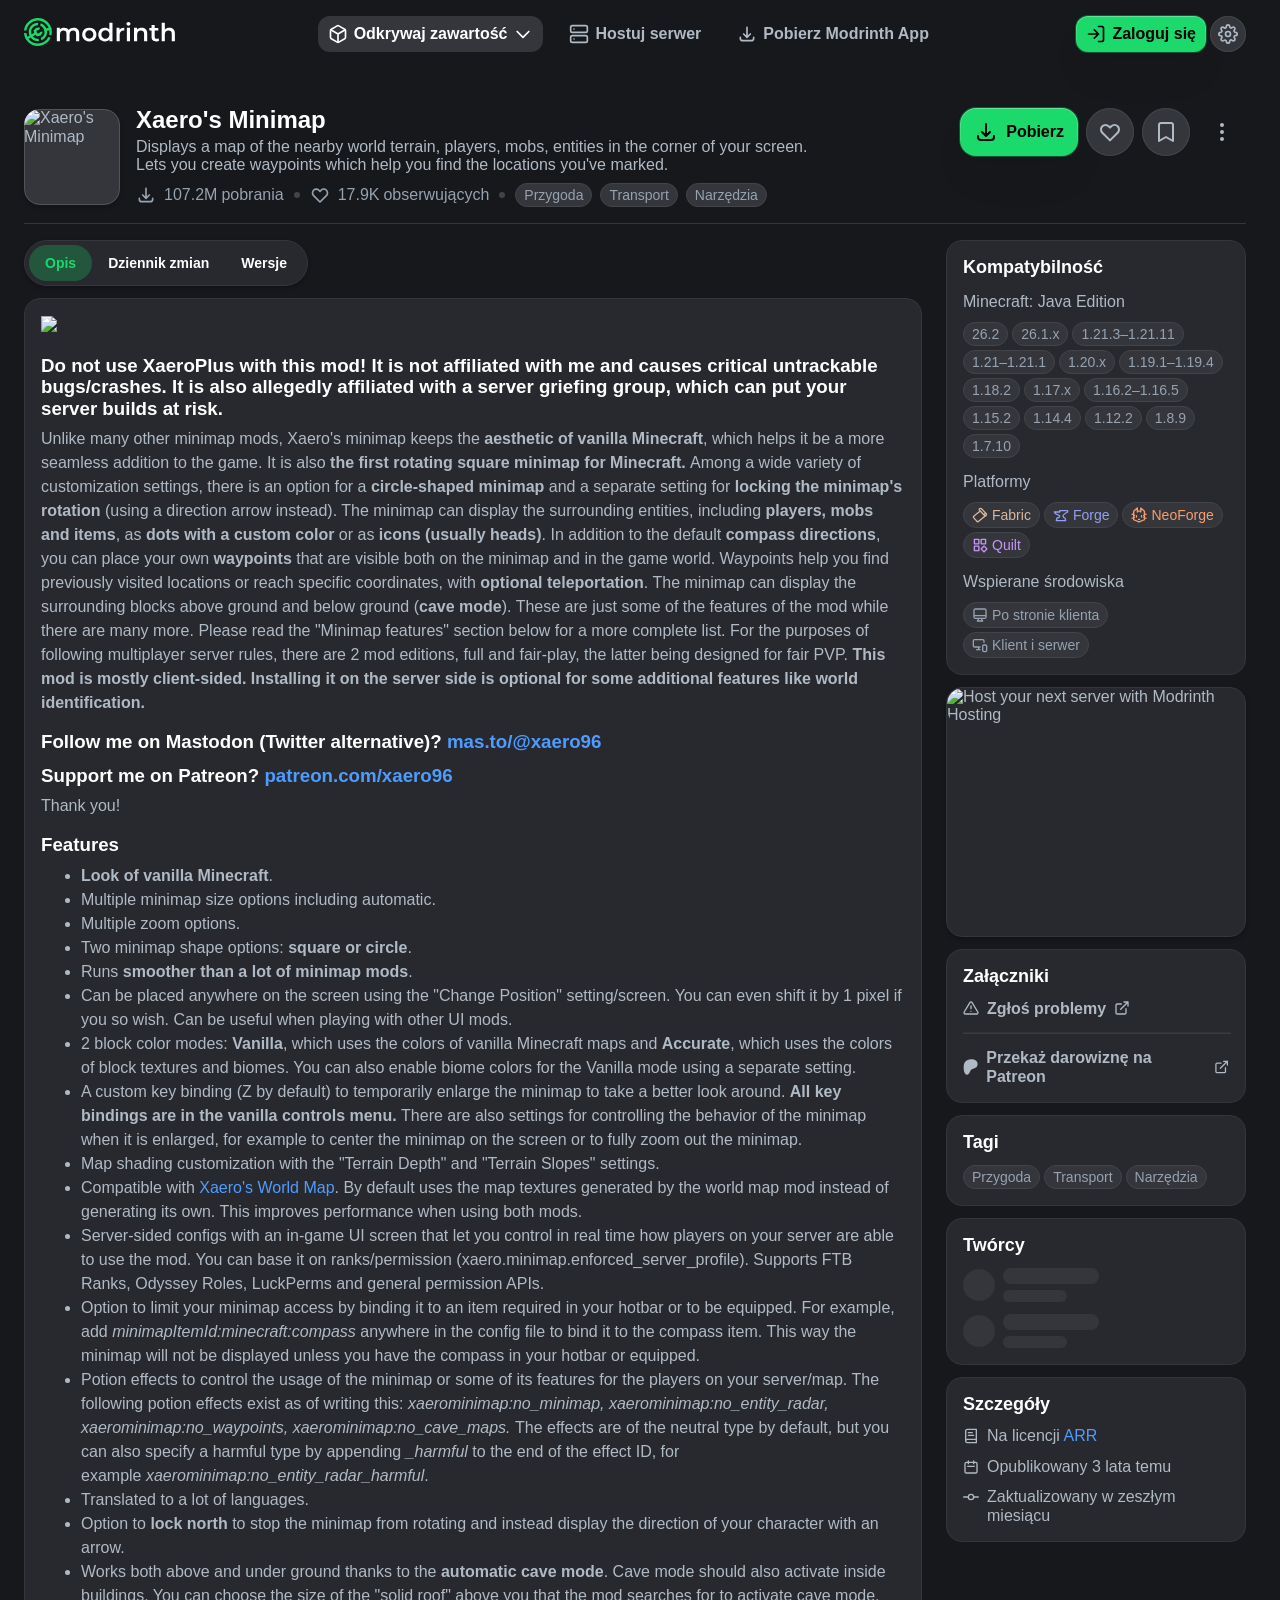
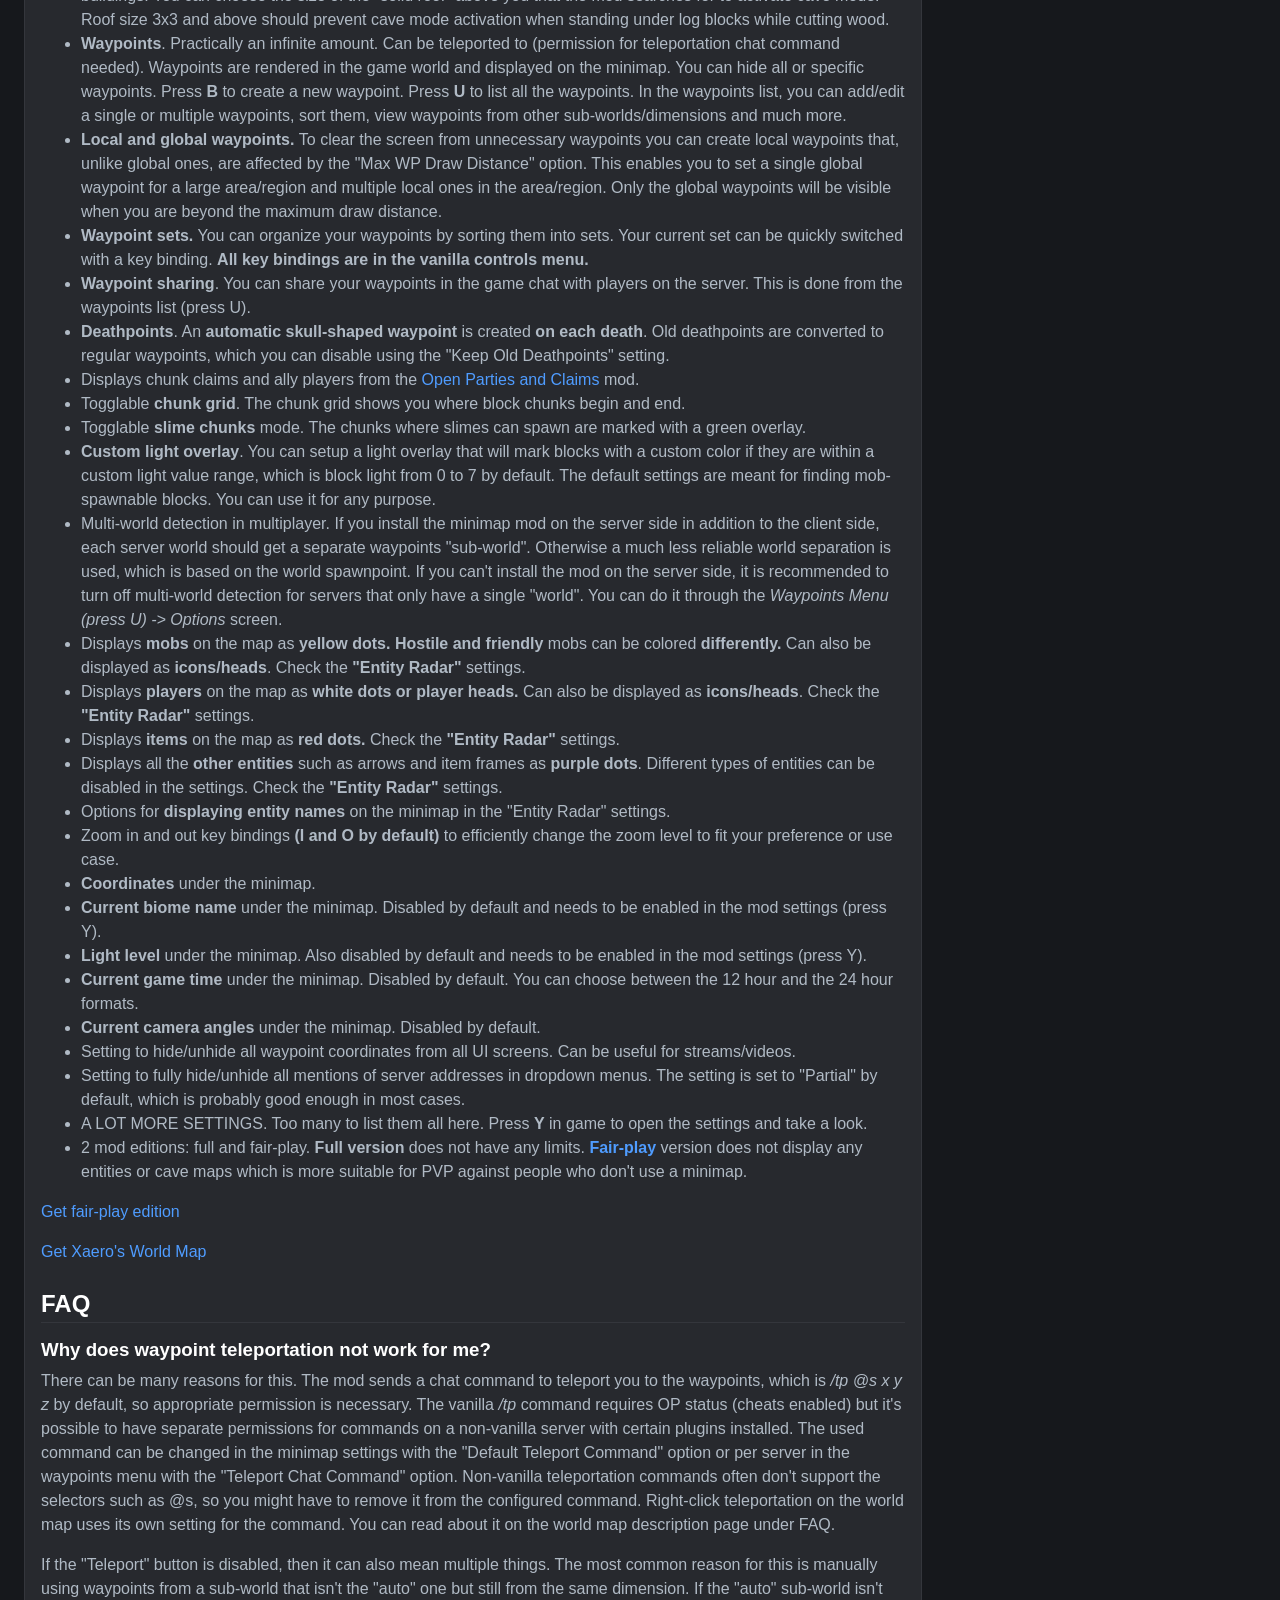
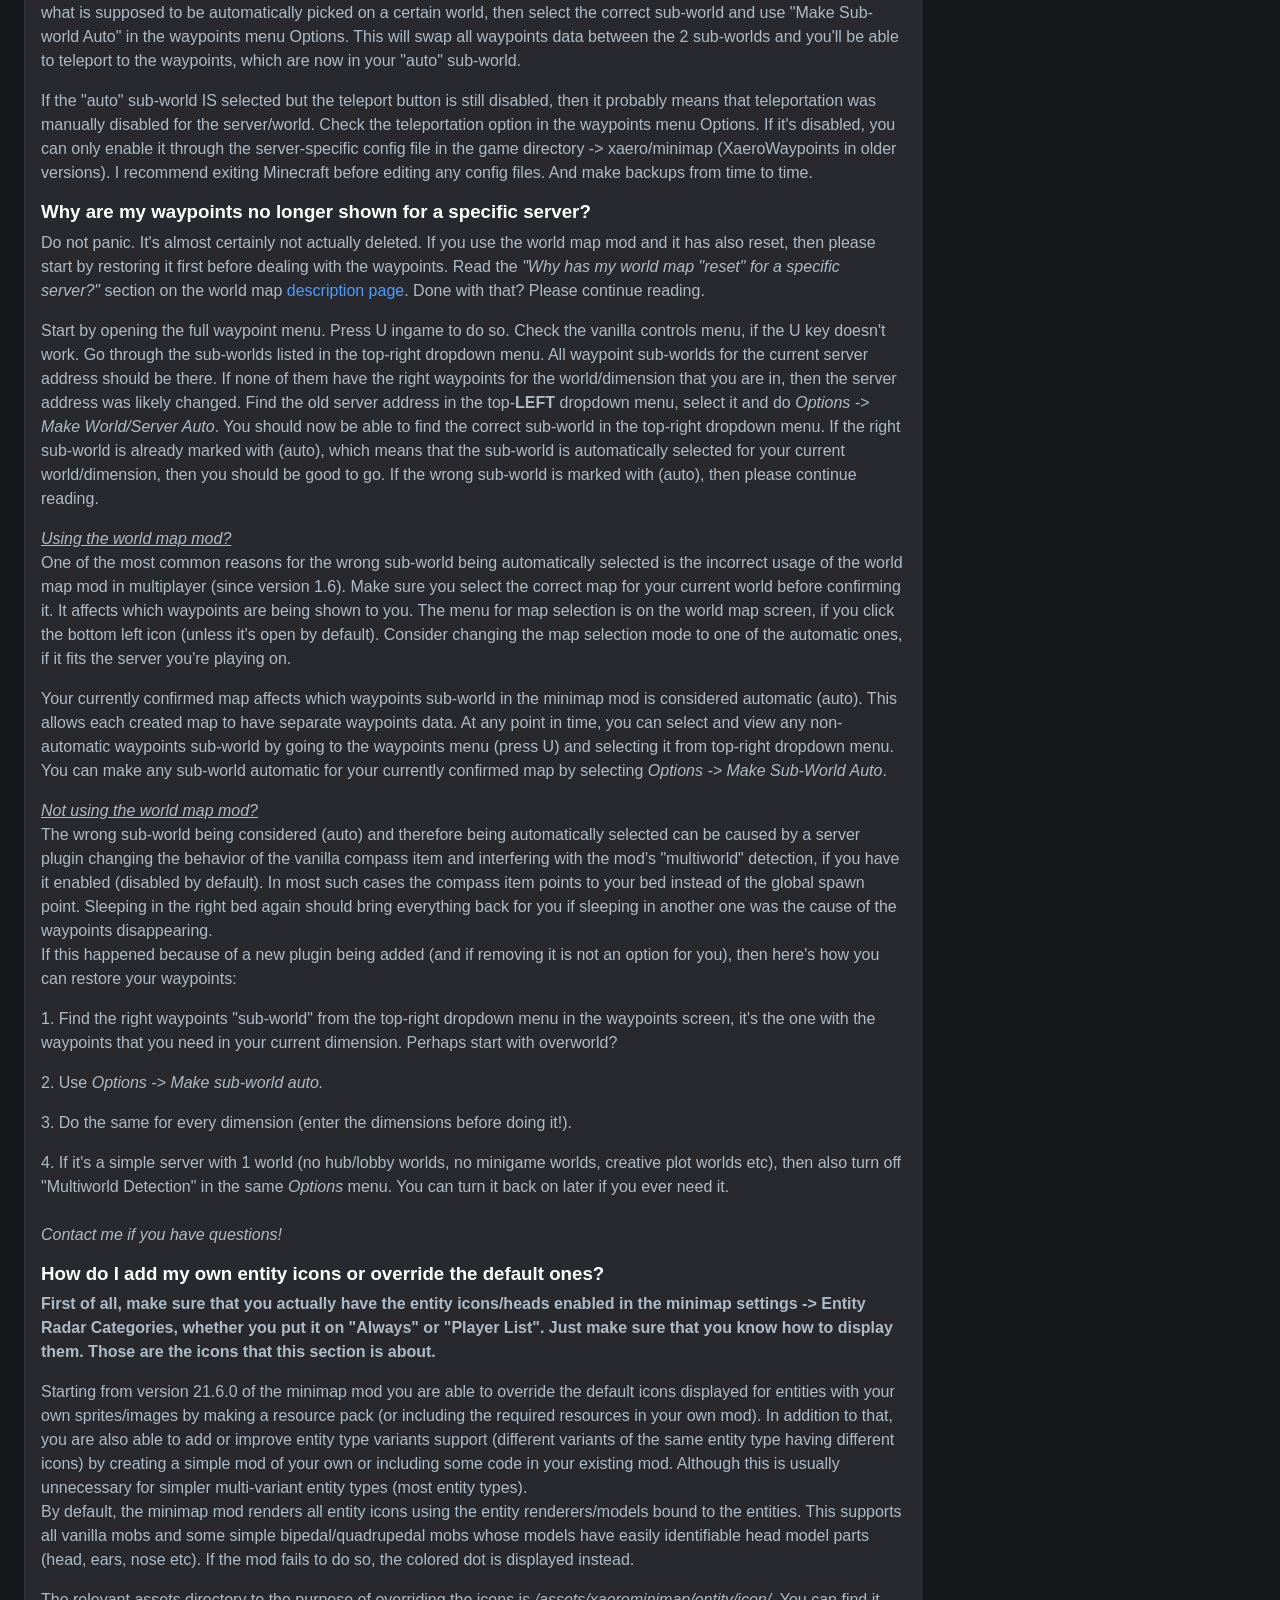
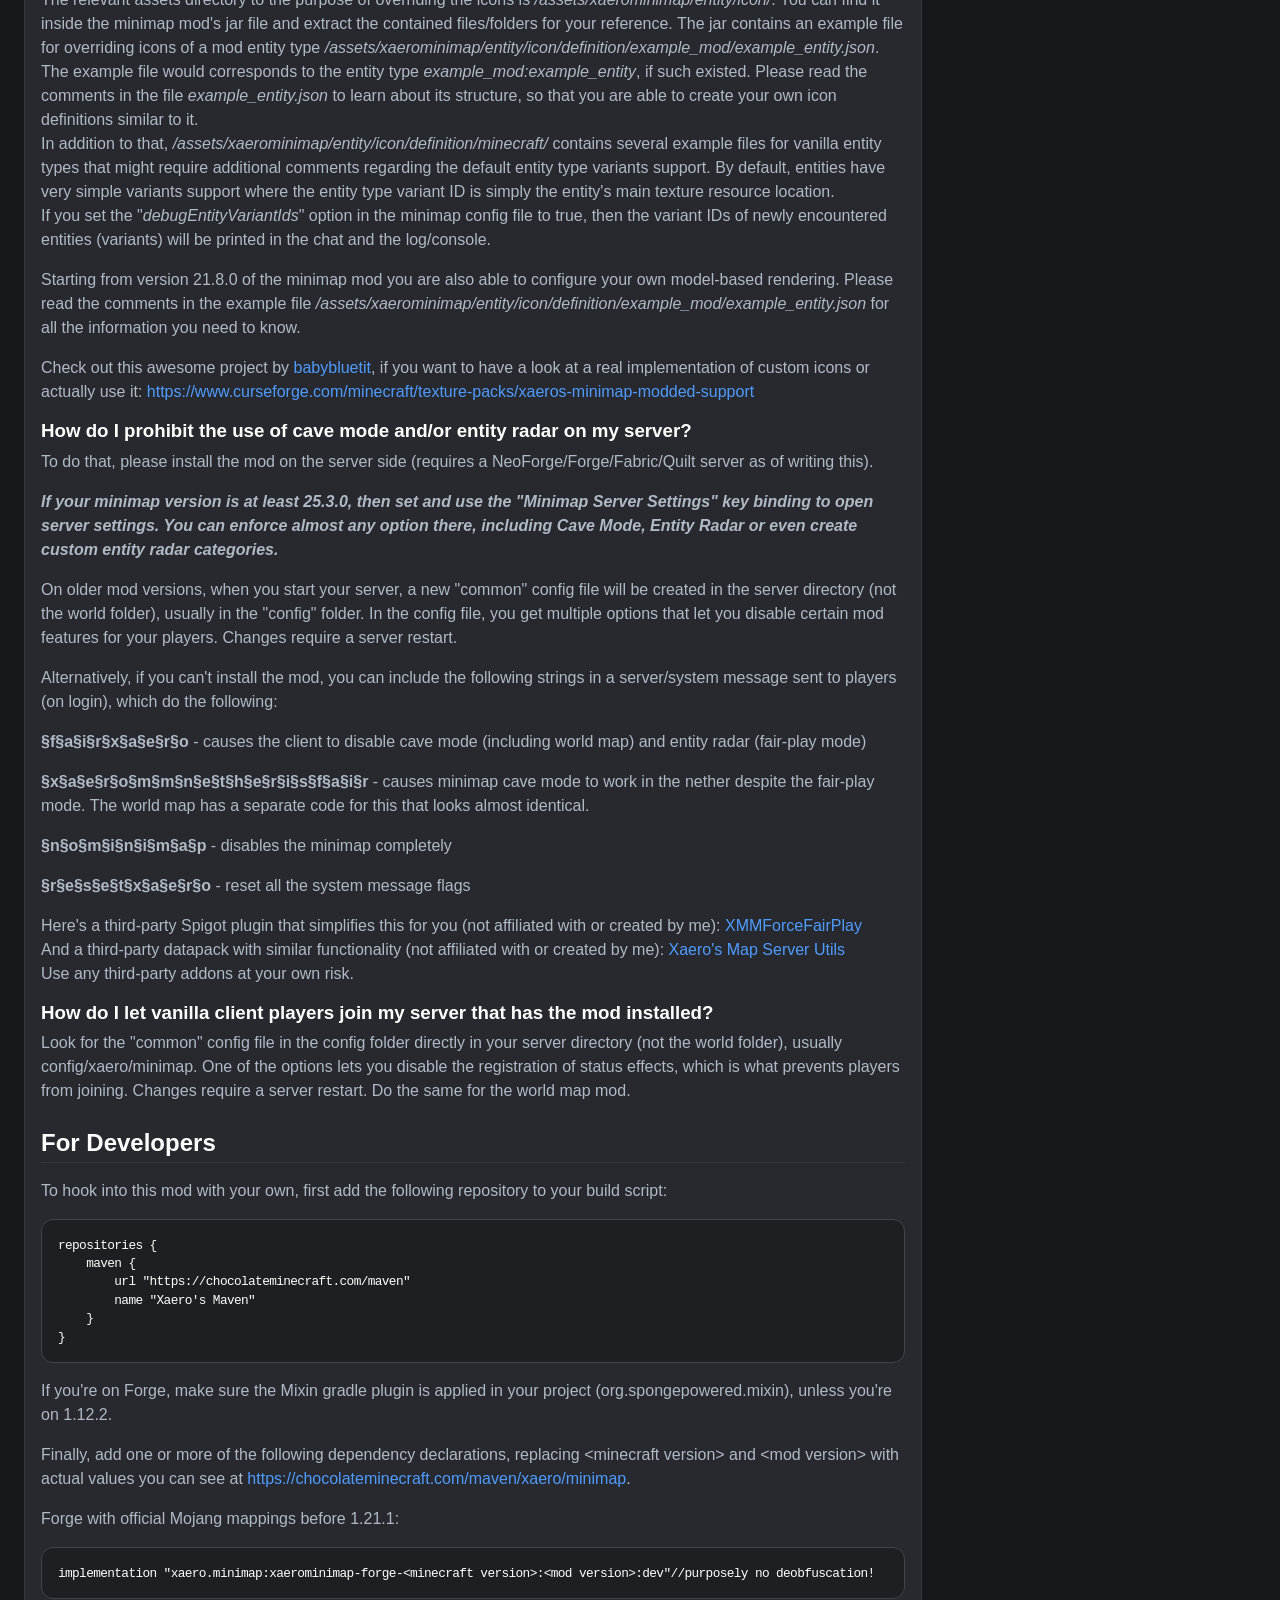
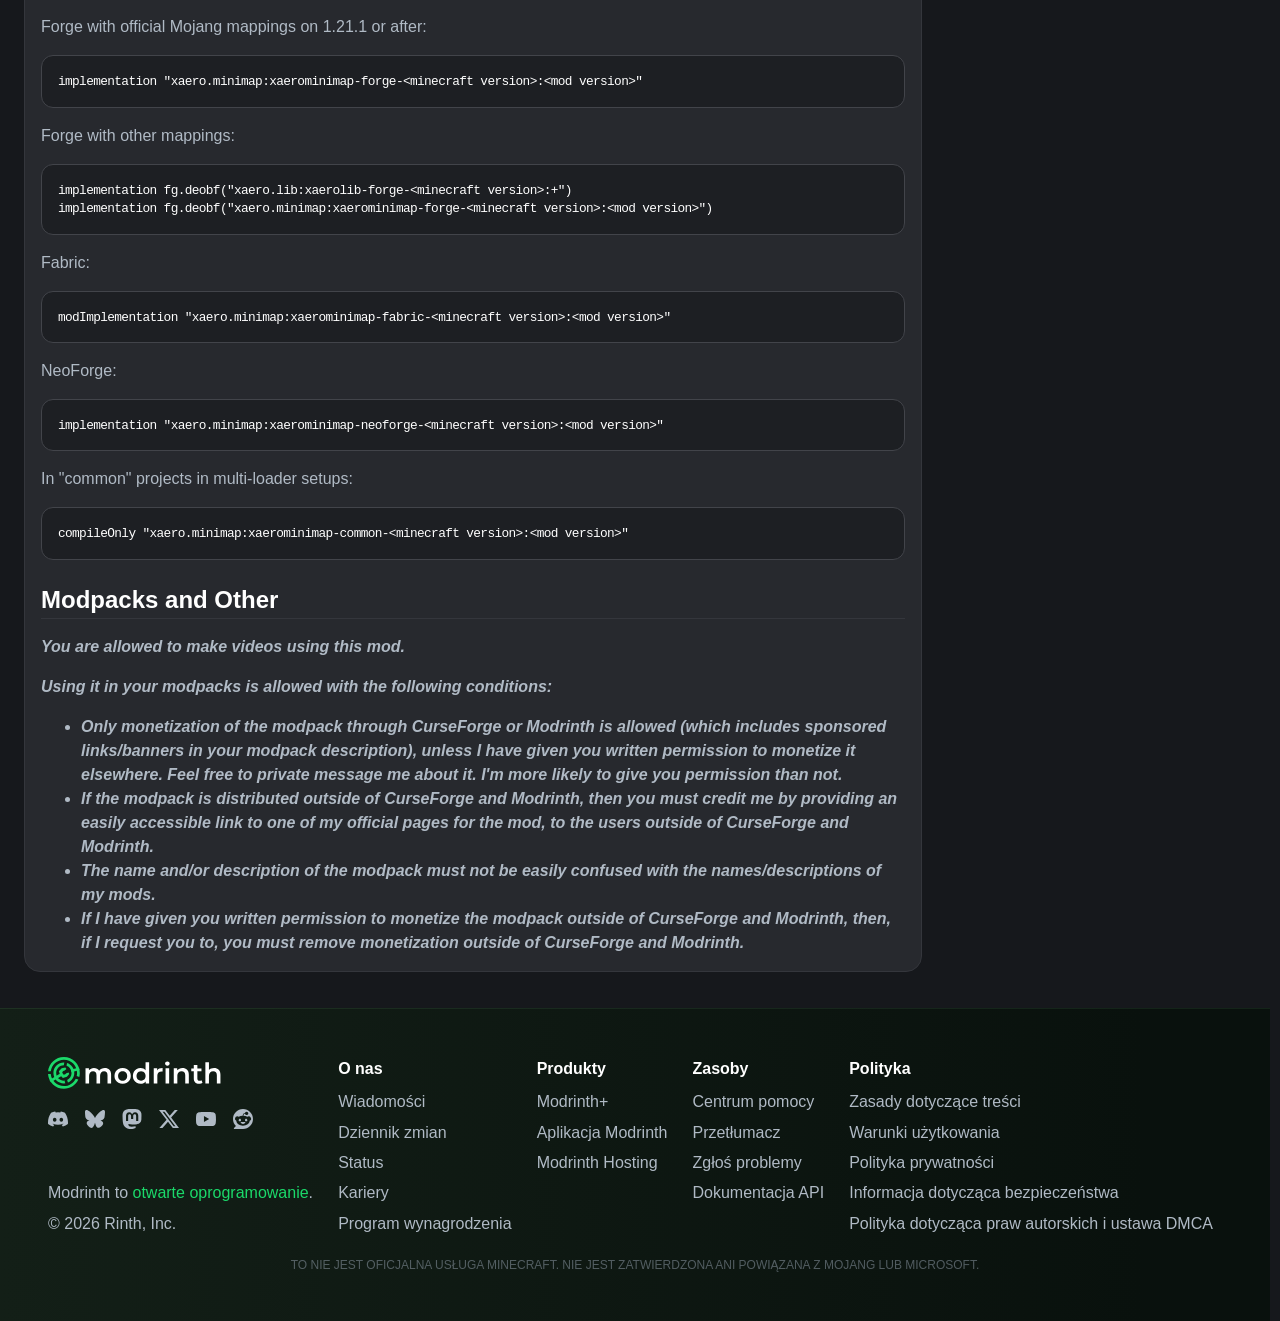
==== commit a0c03a41: "Update index.html" ====
--- a/index.html
+++ b/index.html
@@ -169,7 +169,7 @@
 <meta name="twitter:card" content="summary">
 <meta name="twitter:site" content="@modrinth">
 <meta name="robots" content="all"><meta name="sentry-trace" content="518bdab4c5414469a7fe98bdd34976f6-aad9e794ab543b7c-0"/>
-<meta name="baggage" content="sentry-environment=production,sentry-release=7d1e84855630dafa4ad56eeea4c9d0731b43d2be,sentry-public_key=9cf8f56ab7055ab6b1042fad535f2a44,sentry-trace_id=518bdab4c5414469a7fe98bdd34976f6,sentry-org_id=485889,sentry-sampled=false,sentry-sample_rand=0.826803268907615,sentry-sample_rate=0.0001"/></head><body><!--teleport start anchor--><!----><!--teleport anchor--><!--teleport start anchor--><!----><!--teleport anchor--><!--teleport start anchor--><!----><!--teleport anchor--><!--teleport start anchor--><!----><!--teleport anchor--><!--teleport start anchor--><!----><!--teleport anchor--><!--teleport start anchor--><!----><!--teleport anchor--><!--teleport start anchor--><!----><!--teleport anchor--><!--teleport start anchor--><!----><!--teleport anchor--><div id="__nuxt"><div class="layout"><div class="pointer-events-none fixed inset-0 z-[-1]"><div id="fixed-background-teleport" class="relative"></div></div><div class="pointer-events-none absolute inset-0 z-[-1]"><div id="absolute-background-teleport" class="relative"></div></div><div class="pride-backdrop pointer-events-none absolute inset-0 z-[-1]"></div><div class="pointer-events-none absolute inset-0 z-50"><div style="--_r-count:0;" class="over-the-top-random-animation"><div><div class="animation-ring-3 flex items-center justify-center rounded-full border-4 border-solid border-brand bg-brand-highlight opacity-40"></div><div class="animation-ring-2 flex items-center justify-center rounded-full border-4 border-solid border-brand bg-brand-highlight opacity-60"></div><div class="animation-ring-1 flex items-center justify-center rounded-full border-4 border-solid border-brand bg-brand-highlight text-9xl font-extrabold text-contrast"> ? </div></div></div></div><!----><!----><!----><!----><!----><!----><!----><!----><!----><header class="desktop-only relative z-[5] mx-auto grid max-w-[1280px] grid-cols-[1fr_auto] items-center gap-2 px-6 py-4 lg:grid-cols-[auto_1fr_auto]"><div><a href="/" class="group hover:brightness-[--hover-brightness] focus-visible:brightness-[--hover-brightness]" aria-label="Strona główna Modrinth"><svg xmlns="http://www.w3.org/2000/svg" xml:space="preserve" fill-rule="evenodd" stroke-linejoin="round" stroke-miterlimit="2" clip-rule="evenodd" viewbox="0 0 3307 593" class="h-7 w-auto text-contrast transition-transform group-active:scale-[0.98]" aria-hidden="true" data-v-e9a225e3><path fill="currentColor" fill-rule="nonzero" d="M1053.02 205.51c35.59 0 64.27 10.1 84.98 30.81 20.72 21.25 31.34 52.05 31.34 93.48v162.53h-66.4V338.3c0-24.96-5.3-43.55-16.46-56.3-11.15-12.22-26.55-18.6-47.27-18.6-22.3 0-40.37 7.45-53.65 21.79-13.27 14.87-20.18 36.11-20.18 63.2v143.94h-66.4V338.3c0-24.96-5.3-43.55-16.46-56.3-11.15-12.22-26.56-18.6-47.27-18.6-22.84 0-40.37 7.45-53.65 21.79-13.27 14.34-20.18 35.58-20.18 63.2v143.94h-66.4V208.7h63.21v36.12c10.63-12.75 23.9-22.3 39.84-29.21 15.93-6.9 33.46-10.1 53.11-10.1 21.25 0 40.37 3.72 56.84 11.69 16.46 8.5 29.21 20.18 38.77 35.59 11.69-14.88 26.56-26.56 45.15-35.06 18.59-7.97 38.77-12.22 61.08-12.22Zm329.84 290.54c-28.68 0-54.7-6.37-77.54-18.59a133.19 133.19 0 0 1-53.65-52.05c-13.28-21.78-19.65-46.74-19.65-74.9 0-28.14 6.37-53.1 19.65-74.88a135.4 135.4 0 0 1 53.65-51.53c22.84-12.21 48.86-18.59 77.54-18.59 29.22 0 55.24 6.38 78.08 18.6 22.84 12.21 40.9 29.74 54.18 51.52 12.75 21.77 19.12 46.74 19.12 74.89s-6.37 53.11-19.12 74.89c-13.28 22.3-31.34 39.83-54.18 52.05-22.84 12.22-48.86 18.6-78.08 18.6Zm0-56.83c24.44 0 44.62-7.97 60.55-24.43 15.94-16.47 23.9-37.72 23.9-64.27 0-26.56-7.96-47.8-23.9-64.27-15.93-16.47-36.11-24.43-60.55-24.43-24.43 0-44.61 7.96-60.02 24.43-15.93 16.46-23.9 37.71-23.9 64.27 0 26.55 7.97 47.8 23.9 64.27 15.4 16.46 35.6 24.43 60.02 24.43Zm491.32-341v394.11h-63.74v-36.65a108.02 108.02 0 0 1-40.37 30.28c-16.46 6.9-34 10.1-53.65 10.1-27.08 0-51.52-5.85-73.3-18.07-21.77-12.21-39.3-29.21-51.52-51.52-12.21-21.78-18.59-47.27-18.59-75.95s6.38-54.18 18.6-75.96c12.21-21.77 29.74-38.77 51.52-50.99 21.77-12.21 46.2-18.06 73.3-18.06 18.59 0 36.11 3.2 51.52 9.56a106.35 106.35 0 0 1 39.83 28.69V98.22h66.4Zm-149.79 341c15.94 0 30.28-3.72 43.03-11.16 12.74-6.9 22.83-17.52 30.27-30.8 7.44-13.28 11.15-29.21 11.15-46.74s-3.71-33.46-11.15-46.74c-7.44-13.28-17.53-23.9-30.27-31.34-12.75-6.9-27.1-10.62-43.03-10.62s-30.27 3.71-43.02 10.62c-12.75 7.43-22.84 18.06-30.28 31.34-7.43 13.28-11.15 29.2-11.15 46.74 0 17.53 3.72 33.46 11.15 46.74 7.44 13.28 17.53 23.9 30.28 30.8 12.75 7.44 27.09 11.16 43.02 11.16Zm298.51-189.09c19.12-29.74 52.58-44.62 100.92-44.62v63.21a84.29 84.29 0 0 0-15.4-1.6c-26.03 0-46.22 7.44-60.56 22.32-14.34 15.4-21.78 37.18-21.78 65.33v137.56h-66.39V208.7h63.2v41.43Zm155.63-41.43h66.39v283.63h-66.4V208.7Zm33.46-46.74c-12.22 0-22.31-3.72-30.28-11.68a37.36 37.36 0 0 1-12.21-28.16c0-11.15 4.25-20.71 12.21-28.68 7.97-7.43 18.06-11.15 30.28-11.15 12.21 0 22.3 3.72 30.27 10.62 7.97 7.44 12.22 16.47 12.22 27.62 0 11.69-3.72 21.25-11.69 29.21-7.96 7.97-18.59 12.22-30.8 12.22Zm279.38 43.55c35.59 0 64.27 10.63 86.05 31.34 21.78 20.72 32.4 52.05 32.4 92.95v162.53h-66.4V338.3c0-24.96-5.84-43.55-17.52-56.3-11.69-12.22-28.15-18.6-49.93-18.6-24.43 0-43.55 7.45-57.9 21.79-14.34 14.87-21.24 36.11-21.24 63.73v143.41h-66.4V208.7h63.21v36.65c11.16-13.28 24.97-22.84 41.43-29.74 16.47-6.9 35.59-10.1 56.3-10.1Zm371.81 271.42a78.34 78.34 0 0 1-28.15 14.34 130.83 130.83 0 0 1-35.6 4.78c-31.33 0-55.23-7.97-72.23-24.43-17-16.47-25.5-39.84-25.5-71.17V263.94h-46.73v-53.11h46.74v-64.8h66.4v64.8h75.95v53.11h-75.96v134.91c0 13.81 3.19 24.43 10.1 31.34 6.9 7.44 16.46 11.15 29.2 11.15 14.88 0 27.1-3.71 37.19-11.68l18.59 47.27Zm214.05-271.42c35.59 0 64.27 10.63 86.05 31.34 21.77 20.72 32.4 52.05 32.4 92.95v162.53h-66.4V338.3c0-24.96-5.84-43.55-17.53-56.3-11.68-12.22-28.15-18.6-49.92-18.6-24.44 0-43.56 7.45-57.9 21.79-14.34 14.87-21.24 36.11-21.24 63.73v143.41h-66.4V98.23h66.4v143.4c11.15-11.68 24.43-20.71 40.9-27.09 15.93-5.84 33.99-9.03 53.64-9.03Z" data-v-e9a225e3></path><g fill="var(--color-brand)" data-v-e9a225e3><path d="m29 424.4 188.2-112.95-17.15-45.48 53.75-55.21 67.93-14.64 19.67 24.21-31.32 31.72-27.3 8.6-19.52 20.05 9.56 26.6 19.4 20.6 27.36-7.28 19.47-21.38 42.51-13.47 12.67 28.5-43.87 53.78-73.5 23.27-32.97-36.7L55.06 467.94C46.1 456.41 35.67 440.08 29 424.4Zm543.03-230.25-149.5 40.32c8.24 21.92 10.95 34.8 13.23 49l149.23-40.26c-2.38-15.94-6.65-32.17-12.96-49.06Z" data-v-e9a225e3></path><path d="M51.28 316.13c10.59 125 115.54 223.3 243.27 223.3 96.51 0 180.02-56.12 219.63-137.46l48.61 16.83c-46.78 101.34-149.35 171.75-268.24 171.75C138.6 590.55 10.71 469.38 0 316.13h51.28ZM.78 265.24C15.86 116.36 141.73 0 294.56 0c162.97 0 295.28 132.31 295.28 295.28 0 26.14-3.4 51.49-9.8 75.63l-48.48-16.78a244.28 244.28 0 0 0 7.15-58.85c0-134.75-109.4-244.15-244.15-244.15-124.58 0-227.49 93.5-242.32 214.11H.8Z" class="ring--large ring" data-v-e9a225e3></path><path d="M293.77 153.17c-78.49.07-142.2 63.83-142.2 142.34 0 78.56 63.79 142.34 142.35 142.34 3.98 0 7.93-.16 11.83-.49l14.22 49.76a194.65 194.65 0 0 1-26.05 1.74c-106.72 0-193.36-86.64-193.36-193.35 0-106.72 86.64-193.35 193.36-193.35 2.64 0 5.28.05 7.9.16l-8.05 50.85Zm58.2-42.13c78.39 24.67 135.3 97.98 135.3 184.47 0 80.07-48.77 148.83-118.2 178.18l-14.17-49.55c48.08-22.85 81.36-71.89 81.36-128.63 0-60.99-38.44-113.07-92.39-133.32l8.1-51.15Z" class="ring--small ring" data-v-e9a225e3></path></g></svg></a></div><div class="gap-4 col-span-2 row-start-2 flex justify-center lg:col-span-1 lg:row-start-auto"><!--[--><!--[--><button data-button type="button" class="relative inline-flex min-w-0 shrink-0 items-center justify-center whitespace-nowrap border-0 no-underline touch-manipulation cursor-pointer select-none transition-[background-color,color,box-shadow,filter,opacity,transform] duration-150 ease-out enabled:active:scale-[0.97] [&amp;:not(:disabled):not([aria-disabled=true]):hover]:brightness-[--hover-brightness] [&amp;:not(:disabled):not([aria-disabled=true]):focus-visible]:brightness-[--hover-brightness] focus-visible:outline-none [&amp;:not(:disabled):not([aria-disabled=true]):focus-visible]:ring-4 [&amp;:not(:disabled):not([aria-disabled=true]):focus-visible]:ring-brand-shadow disabled:cursor-not-allowed disabled:opacity-50 [&amp;[aria-disabled=true]]:cursor-not-allowed [&amp;[aria-disabled=true]]:opacity-50 button-frame--quiet bg-transparent [&amp;&gt;svg]:text-inherit [&amp;:not(:disabled):not([aria-disabled=true]):hover]:bg-surface-4 [&amp;:not(:disabled):not([aria-disabled=true]):focus-visible]:bg-surface-4 h-9 gap-1.5 rounded-xl px-2.5 text-base font-semibold leading-5 [&amp;&gt;svg]:size-5 [&amp;&gt;svg]:min-h-5 [&amp;&gt;svg]:min-w-5 [&amp;&gt;svg]:shrink-0 w-9 !px-0 !rounded-full !w-auto !rounded-xl !px-2.5 !bg-[var(--color-button-bg)] !text-contrast" style="" aria-expanded="false" aria-controls="button-overflow-v-0-0-0-0" aria-haspopup="menu" data-v-8c32b7c9><!--[--><!--[--><!--[--><svg xmlns="http://www.w3.org/2000/svg" width="24" height="24" fill="none" stroke="currentColor" stroke-linecap="round" stroke-linejoin="round" stroke-width="2" viewBox="0 0 24 24" aria-hidden="true"><path d="M21 16V8a2 2 0 0 0-1-1.73l-7-4a2 2 0 0 0-2 0l-7 4A2 2 0 0 0 3 8v8a2 2 0 0 0 1 1.73l7 4a2 2 0 0 0 2 0l7-4A2 2 0 0 0 21 16"></path><path d="M3.29 7 12 12l8.71-5M12 22V12"></path></svg><span class="hidden md:contents">Odkrywaj zawartość</span><span class="contents md:hidden">Odkrywaj</span><svg xmlns="http://www.w3.org/2000/svg" width="24" height="24" fill="none" viewBox="0 0 24 24" aria-hidden="true" class="h-5 w-5"><path stroke="currentColor" stroke-linecap="round" stroke-linejoin="round" stroke-width="2" d="m19 9-7 7-7-7"></path></svg><!--]--><!--]--><!--]--></button><!----><!--]--><a href="/hosting" class="relative inline-flex min-w-0 shrink-0 items-center justify-center whitespace-nowrap border-0 no-underline touch-manipulation cursor-pointer select-none transition-[background-color,color,box-shadow,filter,opacity,transform] duration-150 ease-out enabled:active:scale-[0.97] [&amp;:not(:disabled):not([aria-disabled=true]):hover]:brightness-[--hover-brightness] [&amp;:not(:disabled):not([aria-disabled=true]):focus-visible]:brightness-[--hover-brightness] focus-visible:outline-none [&amp;:not(:disabled):not([aria-disabled=true]):focus-visible]:ring-4 [&amp;:not(:disabled):not([aria-disabled=true]):focus-visible]:ring-brand-shadow disabled:cursor-not-allowed disabled:opacity-50 [&amp;[aria-disabled=true]]:cursor-not-allowed [&amp;[aria-disabled=true]]:opacity-50 button-frame--quiet bg-transparent [&amp;&gt;svg]:text-inherit [&amp;:not(:disabled):not([aria-disabled=true]):hover]:bg-surface-4 [&amp;:not(:disabled):not([aria-disabled=true]):focus-visible]:bg-surface-4 h-9 gap-1.5 rounded-xl px-2.5 text-base font-semibold leading-5 [&amp;&gt;svg]:size-5 [&amp;&gt;svg]:min-h-5 [&amp;&gt;svg]:min-w-5 [&amp;&gt;svg]:shrink-0" data-button style="" data-v-8c32b7c9><!--[--><!--[--><svg xmlns="http://www.w3.org/2000/svg" width="24" height="24" fill="none" stroke="currentColor" stroke-linecap="round" stroke-linejoin="round" stroke-width="2" class="lucide lucide-server" viewBox="0 0 24 24" aria-hidden="true"><rect width="20" height="8" x="2" y="2" rx="2" ry="2"></rect><rect width="20" height="8" x="2" y="14" rx="2" ry="2"></rect><path d="M6 6h.01M6 18h.01"></path></svg> Hostuj serwer<!--]--><!--]--></a><a href="/app" class="relative inline-flex min-w-0 shrink-0 items-center justify-center whitespace-nowrap border-0 no-underline touch-manipulation cursor-pointer select-none transition-[background-color,color,box-shadow,filter,opacity,transform] duration-150 ease-out enabled:active:scale-[0.97] [&amp;:not(:disabled):not([aria-disabled=true]):hover]:brightness-[--hover-brightness] [&amp;:not(:disabled):not([aria-disabled=true]):focus-visible]:brightness-[--hover-brightness] focus-visible:outline-none [&amp;:not(:disabled):not([aria-disabled=true]):focus-visible]:ring-4 [&amp;:not(:disabled):not([aria-disabled=true]):focus-visible]:ring-brand-shadow disabled:cursor-not-allowed disabled:opacity-50 [&amp;[aria-disabled=true]]:cursor-not-allowed [&amp;[aria-disabled=true]]:opacity-50 button-frame--quiet bg-transparent [&amp;&gt;svg]:text-inherit [&amp;:not(:disabled):not([aria-disabled=true]):hover]:bg-surface-4 [&amp;:not(:disabled):not([aria-disabled=true]):focus-visible]:bg-surface-4 h-9 gap-1.5 rounded-xl px-2.5 text-base font-semibold leading-5 [&amp;&gt;svg]:size-5 [&amp;&gt;svg]:min-h-5 [&amp;&gt;svg]:min-w-5 [&amp;&gt;svg]:shrink-0" data-button style="" data-v-8c32b7c9><!--[--><!--[--><svg xmlns="http://www.w3.org/2000/svg" fill="none" stroke="currentColor" stroke-width="2" viewBox="0 0 24 24" aria-hidden="true"><path stroke-linecap="round" stroke-linejoin="round" d="M4 16v1a3 3 0 0 0 3 3h10a3 3 0 0 0 3-3v-1m-4-4-4 4m0 0-4-4m4 4V4"></path></svg><span class="hidden md:contents">Pobierz Modrinth App</span><span class="contents md:hidden">Modrinth App</span><!--]--><!--]--></a><!--]--></div><div class="flex items-center gap-1"><!----><!----><!--[--><a href="/auth/sign-in?redirect=/mod/xaeros-minimap" class="relative inline-flex min-w-0 shrink-0 items-center justify-center whitespace-nowrap border-0 no-underline touch-manipulation cursor-pointer select-none transition-[background-color,color,box-shadow,filter,opacity,transform] duration-150 ease-out enabled:active:scale-[0.97] [&amp;:not(:disabled):not([aria-disabled=true]):hover]:brightness-[--hover-brightness] [&amp;:not(:disabled):not([aria-disabled=true]):focus-visible]:brightness-[--hover-brightness] focus-visible:outline-none [&amp;:not(:disabled):not([aria-disabled=true]):focus-visible]:ring-4 [&amp;:not(:disabled):not([aria-disabled=true]):focus-visible]:ring-brand-shadow disabled:cursor-not-allowed disabled:opacity-50 [&amp;[aria-disabled=true]]:cursor-not-allowed [&amp;[aria-disabled=true]]:opacity-50 button-frame--colored bg-[--button-color] text-[var(--color-accent-contrast)] [&amp;&gt;svg]:text-inherit h-9 gap-1.5 rounded-xl px-2.5 text-base font-semibold leading-5 [&amp;&gt;svg]:size-5 [&amp;&gt;svg]:min-h-5 [&amp;&gt;svg]:min-w-5 [&amp;&gt;svg]:shrink-0" data-button style="--button-color:var(--color-brand);" data-v-8c32b7c9><!--[--><!--[--><svg xmlns="http://www.w3.org/2000/svg" width="24" height="24" fill="none" stroke="currentColor" stroke-linecap="round" stroke-linejoin="round" stroke-width="2" class="lucide lucide-log-in" viewBox="0 0 24 24" aria-hidden="true"><path d="M15 3h4a2 2 0 0 1 2 2v14a2 2 0 0 1-2 2h-4M10 17l5-5-5-5M15 12H3"></path></svg> Zaloguj się<!--]--><!--]--></a><a href="/settings" class="relative inline-flex min-w-0 shrink-0 items-center justify-center whitespace-nowrap border-0 no-underline touch-manipulation cursor-pointer select-none transition-[background-color,color,box-shadow,filter,opacity,transform] duration-150 ease-out enabled:active:scale-[0.97] [&amp;:not(:disabled):not([aria-disabled=true]):hover]:brightness-[--hover-brightness] [&amp;:not(:disabled):not([aria-disabled=true]):focus-visible]:brightness-[--hover-brightness] focus-visible:outline-none [&amp;:not(:disabled):not([aria-disabled=true]):focus-visible]:ring-4 [&amp;:not(:disabled):not([aria-disabled=true]):focus-visible]:ring-brand-shadow disabled:cursor-not-allowed disabled:opacity-50 [&amp;[aria-disabled=true]]:cursor-not-allowed [&amp;[aria-disabled=true]]:opacity-50 button-frame--base bg-surface-4 text-contrast [&amp;&gt;svg]:text-primary h-9 gap-1.5 rounded-xl px-2.5 text-base font-semibold leading-5 [&amp;&gt;svg]:size-5 [&amp;&gt;svg]:min-h-5 [&amp;&gt;svg]:min-w-5 [&amp;&gt;svg]:shrink-0 !w-9 !rounded-full !px-0" data-button style="" data-v-8c32b7c9><!--[--><!--[--><svg xmlns="http://www.w3.org/2000/svg" width="24" height="24" fill="none" stroke="currentColor" stroke-linecap="round" stroke-linejoin="round" stroke-width="2" viewBox="0 0 24 24" aria-label="Ustawienia"><circle cx="12" cy="12" r="3"></circle><path d="M19.4 15a1.65 1.65 0 0 0 .33 1.82l.06.06a2 2 0 0 1 0 2.83 2 2 0 0 1-2.83 0l-.06-.06a1.65 1.65 0 0 0-1.82-.33 1.65 1.65 0 0 0-1 1.51V21a2 2 0 0 1-2 2 2 2 0 0 1-2-2v-.09A1.65 1.65 0 0 0 9 19.4a1.65 1.65 0 0 0-1.82.33l-.06.06a2 2 0 0 1-2.83 0 2 2 0 0 1 0-2.83l.06-.06a1.65 1.65 0 0 0 .33-1.82 1.65 1.65 0 0 0-1.51-1H3a2 2 0 0 1-2-2 2 2 0 0 1 2-2h.09A1.65 1.65 0 0 0 4.6 9a1.65 1.65 0 0 0-.33-1.82l-.06-.06a2 2 0 0 1 0-2.83 2 2 0 0 1 2.83 0l.06.06a1.65 1.65 0 0 0 1.82.33H9a1.65 1.65 0 0 0 1-1.51V3a2 2 0 0 1 2-2 2 2 0 0 1 2 2v.09a1.65 1.65 0 0 0 1 1.51 1.65 1.65 0 0 0 1.82-.33l.06-.06a2 2 0 0 1 2.83 0 2 2 0 0 1 0 2.83l-.06.06a1.65 1.65 0 0 0-.33 1.82V9a1.65 1.65 0 0 0 1.51 1H21a2 2 0 0 1 2 2 2 2 0 0 1-2 2h-.09a1.65 1.65 0 0 0-1.51 1"></path></svg><!--]--><!--]--></a><!--]--></div></header><header class="mobile-navigation mobile-only"><div class="nav-menu nav-menu-browse"><div class="links cascade-links"><!--[--><a href="/discover/mods" class="relative inline-flex min-w-0 shrink-0 items-center justify-center whitespace-nowrap border-0 no-underline touch-manipulation cursor-pointer select-none transition-[background-color,color,box-shadow,filter,opacity,transform] duration-150 ease-out enabled:active:scale-[0.97] [&amp;:not(:disabled):not([aria-disabled=true]):hover]:brightness-[--hover-brightness] [&amp;:not(:disabled):not([aria-disabled=true]):focus-visible]:brightness-[--hover-brightness] focus-visible:outline-none [&amp;:not(:disabled):not([aria-disabled=true]):focus-visible]:ring-4 [&amp;:not(:disabled):not([aria-disabled=true]):focus-visible]:ring-brand-shadow disabled:cursor-not-allowed disabled:opacity-50 [&amp;[aria-disabled=true]]:cursor-not-allowed [&amp;[aria-disabled=true]]:opacity-50 button-frame--base bg-surface-4 text-contrast [&amp;&gt;svg]:text-primary h-9 gap-1.5 rounded-xl px-2.5 text-base font-semibold leading-5 [&amp;&gt;svg]:size-5 [&amp;&gt;svg]:min-h-5 [&amp;&gt;svg]:min-w-5 [&amp;&gt;svg]:shrink-0 !h-auto !whitespace-normal" data-button style="" data-v-8c32b7c9><!--[--><!--[-->Mody<!--]--><!--]--></a><a href="/discover/resourcepacks" class="relative inline-flex min-w-0 shrink-0 items-center justify-center whitespace-nowrap border-0 no-underline touch-manipulation cursor-pointer select-none transition-[background-color,color,box-shadow,filter,opacity,transform] duration-150 ease-out enabled:active:scale-[0.97] [&amp;:not(:disabled):not([aria-disabled=true]):hover]:brightness-[--hover-brightness] [&amp;:not(:disabled):not([aria-disabled=true]):focus-visible]:brightness-[--hover-brightness] focus-visible:outline-none [&amp;:not(:disabled):not([aria-disabled=true]):focus-visible]:ring-4 [&amp;:not(:disabled):not([aria-disabled=true]):focus-visible]:ring-brand-shadow disabled:cursor-not-allowed disabled:opacity-50 [&amp;[aria-disabled=true]]:cursor-not-allowed [&amp;[aria-disabled=true]]:opacity-50 button-frame--base bg-surface-4 text-contrast [&amp;&gt;svg]:text-primary h-9 gap-1.5 rounded-xl px-2.5 text-base font-semibold leading-5 [&amp;&gt;svg]:size-5 [&amp;&gt;svg]:min-h-5 [&amp;&gt;svg]:min-w-5 [&amp;&gt;svg]:shrink-0 !h-auto !whitespace-normal" data-button style="" data-v-8c32b7c9><!--[--><!--[-->Paczki zasobów<!--]--><!--]--></a><a href="/discover/datapacks" class="relative inline-flex min-w-0 shrink-0 items-center justify-center whitespace-nowrap border-0 no-underline touch-manipulation cursor-pointer select-none transition-[background-color,color,box-shadow,filter,opacity,transform] duration-150 ease-out enabled:active:scale-[0.97] [&amp;:not(:disabled):not([aria-disabled=true]):hover]:brightness-[--hover-brightness] [&amp;:not(:disabled):not([aria-disabled=true]):focus-visible]:brightness-[--hover-brightness] focus-visible:outline-none [&amp;:not(:disabled):not([aria-disabled=true]):focus-visible]:ring-4 [&amp;:not(:disabled):not([aria-disabled=true]):focus-visible]:ring-brand-shadow disabled:cursor-not-allowed disabled:opacity-50 [&amp;[aria-disabled=true]]:cursor-not-allowed [&amp;[aria-disabled=true]]:opacity-50 button-frame--base bg-surface-4 text-contrast [&amp;&gt;svg]:text-primary h-9 gap-1.5 rounded-xl px-2.5 text-base font-semibold leading-5 [&amp;&gt;svg]:size-5 [&amp;&gt;svg]:min-h-5 [&amp;&gt;svg]:min-w-5 [&amp;&gt;svg]:shrink-0 !h-auto !whitespace-normal" data-button style="" data-v-8c32b7c9><!--[--><!--[-->Paczki danych<!--]--><!--]--></a><a href="/discover/shaders" class="relative inline-flex min-w-0 shrink-0 items-center justify-center whitespace-nowrap border-0 no-underline touch-manipulation cursor-pointer select-none transition-[background-color,color,box-shadow,filter,opacity,transform] duration-150 ease-out enabled:active:scale-[0.97] [&amp;:not(:disabled):not([aria-disabled=true]):hover]:brightness-[--hover-brightness] [&amp;:not(:disabled):not([aria-disabled=true]):focus-visible]:brightness-[--hover-brightness] focus-visible:outline-none [&amp;:not(:disabled):not([aria-disabled=true]):focus-visible]:ring-4 [&amp;:not(:disabled):not([aria-disabled=true]):focus-visible]:ring-brand-shadow disabled:cursor-not-allowed disabled:opacity-50 [&amp;[aria-disabled=true]]:cursor-not-allowed [&amp;[aria-disabled=true]]:opacity-50 button-frame--base bg-surface-4 text-contrast [&amp;&gt;svg]:text-primary h-9 gap-1.5 rounded-xl px-2.5 text-base font-semibold leading-5 [&amp;&gt;svg]:size-5 [&amp;&gt;svg]:min-h-5 [&amp;&gt;svg]:min-w-5 [&amp;&gt;svg]:shrink-0 !h-auto !whitespace-normal" data-button style="" data-v-8c32b7c9><!--[--><!--[-->Shadery<!--]--><!--]--></a><a href="/discover/modpacks" class="relative inline-flex min-w-0 shrink-0 items-center justify-center whitespace-nowrap border-0 no-underline touch-manipulation cursor-pointer select-none transition-[background-color,color,box-shadow,filter,opacity,transform] duration-150 ease-out enabled:active:scale-[0.97] [&amp;:not(:disabled):not([aria-disabled=true]):hover]:brightness-[--hover-brightness] [&amp;:not(:disabled):not([aria-disabled=true]):focus-visible]:brightness-[--hover-brightness] focus-visible:outline-none [&amp;:not(:disabled):not([aria-disabled=true]):focus-visible]:ring-4 [&amp;:not(:disabled):not([aria-disabled=true]):focus-visible]:ring-brand-shadow disabled:cursor-not-allowed disabled:opacity-50 [&amp;[aria-disabled=true]]:cursor-not-allowed [&amp;[aria-disabled=true]]:opacity-50 button-frame--base bg-surface-4 text-contrast [&amp;&gt;svg]:text-primary h-9 gap-1.5 rounded-xl px-2.5 text-base font-semibold leading-5 [&amp;&gt;svg]:size-5 [&amp;&gt;svg]:min-h-5 [&amp;&gt;svg]:min-w-5 [&amp;&gt;svg]:shrink-0 !h-auto !whitespace-normal" data-button style="" data-v-8c32b7c9><!--[--><!--[-->Paczki modów<!--]--><!--]--></a><a href="/discover/plugins" class="relative inline-flex min-w-0 shrink-0 items-center justify-center whitespace-nowrap border-0 no-underline touch-manipulation cursor-pointer select-none transition-[background-color,color,box-shadow,filter,opacity,transform] duration-150 ease-out enabled:active:scale-[0.97] [&amp;:not(:disabled):not([aria-disabled=true]):hover]:brightness-[--hover-brightness] [&amp;:not(:disabled):not([aria-disabled=true]):focus-visible]:brightness-[--hover-brightness] focus-visible:outline-none [&amp;:not(:disabled):not([aria-disabled=true]):focus-visible]:ring-4 [&amp;:not(:disabled):not([aria-disabled=true]):focus-visible]:ring-brand-shadow disabled:cursor-not-allowed disabled:opacity-50 [&amp;[aria-disabled=true]]:cursor-not-allowed [&amp;[aria-disabled=true]]:opacity-50 button-frame--base bg-surface-4 text-contrast [&amp;&gt;svg]:text-primary h-9 gap-1.5 rounded-xl px-2.5 text-base font-semibold leading-5 [&amp;&gt;svg]:size-5 [&amp;&gt;svg]:min-h-5 [&amp;&gt;svg]:min-w-5 [&amp;&gt;svg]:shrink-0 !h-auto !whitespace-normal" data-button style="" data-v-8c32b7c9><!--[--><!--[-->Pluginy<!--]--><!--]--></a><a href="/discover/servers" class="relative inline-flex min-w-0 shrink-0 items-center justify-center whitespace-nowrap border-0 no-underline touch-manipulation cursor-pointer select-none transition-[background-color,color,box-shadow,filter,opacity,transform] duration-150 ease-out enabled:active:scale-[0.97] [&amp;:not(:disabled):not([aria-disabled=true]):hover]:brightness-[--hover-brightness] [&amp;:not(:disabled):not([aria-disabled=true]):focus-visible]:brightness-[--hover-brightness] focus-visible:outline-none [&amp;:not(:disabled):not([aria-disabled=true]):focus-visible]:ring-4 [&amp;:not(:disabled):not([aria-disabled=true]):focus-visible]:ring-brand-shadow disabled:cursor-not-allowed disabled:opacity-50 [&amp;[aria-disabled=true]]:cursor-not-allowed [&amp;[aria-disabled=true]]:opacity-50 button-frame--base bg-surface-4 text-contrast [&amp;&gt;svg]:text-primary h-9 gap-1.5 rounded-xl px-2.5 text-base font-semibold leading-5 [&amp;&gt;svg]:size-5 [&amp;&gt;svg]:min-h-5 [&amp;&gt;svg]:min-w-5 [&amp;&gt;svg]:shrink-0 !h-auto !whitespace-normal" data-button style="" data-v-8c32b7c9><!--[--><!--[-->Serwery<!--]--><!--]--></a><!--]--></div></div><div class="nav-menu nav-menu-mobile"><div class="account-container"><a href="/auth/sign-in?redirect=/mod/xaeros-minimap" class="relative inline-flex min-w-0 shrink-0 items-center justify-center whitespace-nowrap border-0 no-underline touch-manipulation cursor-pointer select-none transition-[background-color,color,box-shadow,filter,opacity,transform] duration-150 ease-out enabled:active:scale-[0.97] [&amp;:not(:disabled):not([aria-disabled=true]):hover]:brightness-[--hover-brightness] [&amp;:not(:disabled):not([aria-disabled=true]):focus-visible]:brightness-[--hover-brightness] focus-visible:outline-none [&amp;:not(:disabled):not([aria-disabled=true]):focus-visible]:ring-4 [&amp;:not(:disabled):not([aria-disabled=true]):focus-visible]:ring-brand-shadow disabled:cursor-not-allowed disabled:opacity-50 [&amp;[aria-disabled=true]]:cursor-not-allowed [&amp;[aria-disabled=true]]:opacity-50 button-frame--colored bg-[--button-color] text-[var(--color-accent-contrast)] [&amp;&gt;svg]:text-inherit h-9 gap-1.5 rounded-xl px-2.5 text-base font-semibold leading-5 [&amp;&gt;svg]:size-5 [&amp;&gt;svg]:min-h-5 [&amp;&gt;svg]:min-w-5 [&amp;&gt;svg]:shrink-0 !h-auto !whitespace-normal" data-button style="--button-color:var(--color-brand);" data-v-8c32b7c9><!--[--><!--[--><svg xmlns="http://www.w3.org/2000/svg" width="24" height="24" fill="none" stroke="currentColor" stroke-linecap="round" stroke-linejoin="round" stroke-width="2" class="lucide lucide-log-in" viewBox="0 0 24 24" aria-hidden="true"><path d="M15 3h4a2 2 0 0 1 2 2v14a2 2 0 0 1-2 2h-4M10 17l5-5-5-5M15 12H3"></path></svg> Zaloguj się<!--]--><!--]--></a></div><div class="links"><!----><a href="/settings" class="relative inline-flex min-w-0 shrink-0 items-center justify-center whitespace-nowrap border-0 no-underline touch-manipulation cursor-pointer select-none transition-[background-color,color,box-shadow,filter,opacity,transform] duration-150 ease-out enabled:active:scale-[0.97] [&amp;:not(:disabled):not([aria-disabled=true]):hover]:brightness-[--hover-brightness] [&amp;:not(:disabled):not([aria-disabled=true]):focus-visible]:brightness-[--hover-brightness] focus-visible:outline-none [&amp;:not(:disabled):not([aria-disabled=true]):focus-visible]:ring-4 [&amp;:not(:disabled):not([aria-disabled=true]):focus-visible]:ring-brand-shadow disabled:cursor-not-allowed disabled:opacity-50 [&amp;[aria-disabled=true]]:cursor-not-allowed [&amp;[aria-disabled=true]]:opacity-50 button-frame--base bg-surface-4 text-contrast [&amp;&gt;svg]:text-primary h-9 gap-1.5 rounded-xl px-2.5 text-base font-semibold leading-5 [&amp;&gt;svg]:size-5 [&amp;&gt;svg]:min-h-5 [&amp;&gt;svg]:min-w-5 [&amp;&gt;svg]:shrink-0 !h-auto !whitespace-normal" data-button style="" data-v-8c32b7c9><!--[--><!--[--><svg xmlns="http://www.w3.org/2000/svg" width="24" height="24" fill="none" stroke="currentColor" stroke-linecap="round" stroke-linejoin="round" stroke-width="2" viewBox="0 0 24 24" aria-hidden="true"><circle cx="12" cy="12" r="3"></circle><path d="M19.4 15a1.65 1.65 0 0 0 .33 1.82l.06.06a2 2 0 0 1 0 2.83 2 2 0 0 1-2.83 0l-.06-.06a1.65 1.65 0 0 0-1.82-.33 1.65 1.65 0 0 0-1 1.51V21a2 2 0 0 1-2 2 2 2 0 0 1-2-2v-.09A1.65 1.65 0 0 0 9 19.4a1.65 1.65 0 0 0-1.82.33l-.06.06a2 2 0 0 1-2.83 0 2 2 0 0 1 0-2.83l.06-.06a1.65 1.65 0 0 0 .33-1.82 1.65 1.65 0 0 0-1.51-1H3a2 2 0 0 1-2-2 2 2 0 0 1 2-2h.09A1.65 1.65 0 0 0 4.6 9a1.65 1.65 0 0 0-.33-1.82l-.06-.06a2 2 0 0 1 0-2.83 2 2 0 0 1 2.83 0l.06.06a1.65 1.65 0 0 0 1.82.33H9a1.65 1.65 0 0 0 1-1.51V3a2 2 0 0 1 2-2 2 2 0 0 1 2 2v.09a1.65 1.65 0 0 0 1 1.51 1.65 1.65 0 0 0 1.82-.33l.06-.06a2 2 0 0 1 2.83 0 2 2 0 0 1 0 2.83l-.06.06a1.65 1.65 0 0 0-.33 1.82V9a1.65 1.65 0 0 0 1.51 1H21a2 2 0 0 1 2 2 2 2 0 0 1-2 2h-.09a1.65 1.65 0 0 0-1.51 1"></path></svg> Ustawienia<!--]--><!--]--></a><button data-button type="button" class="relative inline-flex min-w-0 shrink-0 items-center justify-center whitespace-nowrap border-0 no-underline touch-manipulation cursor-pointer select-none transition-[background-color,color,box-shadow,filter,opacity,transform] duration-150 ease-out enabled:active:scale-[0.97] [&amp;:not(:disabled):not([aria-disabled=true]):hover]:brightness-[--hover-brightness] [&amp;:not(:disabled):not([aria-disabled=true]):focus-visible]:brightness-[--hover-brightness] focus-visible:outline-none [&amp;:not(:disabled):not([aria-disabled=true]):focus-visible]:ring-4 [&amp;:not(:disabled):not([aria-disabled=true]):focus-visible]:ring-brand-shadow disabled:cursor-not-allowed disabled:opacity-50 [&amp;[aria-disabled=true]]:cursor-not-allowed [&amp;[aria-disabled=true]]:opacity-50 button-frame--base bg-surface-4 text-contrast [&amp;&gt;svg]:text-primary h-9 gap-1.5 rounded-xl px-2.5 text-base font-semibold leading-5 [&amp;&gt;svg]:size-5 [&amp;&gt;svg]:min-h-5 [&amp;&gt;svg]:min-w-5 [&amp;&gt;svg]:shrink-0 !h-auto !whitespace-normal" style="" data-v-8c32b7c9><!--[--><!--[--><svg xmlns="http://www.w3.org/2000/svg" fill="none" stroke="currentColor" stroke-linecap="round" stroke-linejoin="round" stroke-width="2" viewBox="0 0 24 24" class="icon"><circle cx="12" cy="12" r="5"></circle><path d="M12 1v2M12 21v2M4.22 4.22l1.42 1.42M18.36 18.36l1.42 1.42M1 12h2M21 12h2M4.22 19.78l1.42-1.42M18.36 5.64l1.42-1.42"></path></svg><span class="dropdown-item__text">Zmień motyw</span><!--]--><!--]--></button></div></div><div class="mobile-navbar"><a href="/" class="relative inline-flex min-w-0 shrink-0 items-center justify-center whitespace-nowrap border-0 no-underline touch-manipulation cursor-pointer select-none transition-[background-color,color,box-shadow,filter,opacity,transform] duration-150 ease-out enabled:active:scale-[0.97] [&amp;:not(:disabled):not([aria-disabled=true]):hover]:brightness-[--hover-brightness] [&amp;:not(:disabled):not([aria-disabled=true]):focus-visible]:brightness-[--hover-brightness] focus-visible:outline-none [&amp;:not(:disabled):not([aria-disabled=true]):focus-visible]:ring-4 [&amp;:not(:disabled):not([aria-disabled=true]):focus-visible]:ring-brand-shadow disabled:cursor-not-allowed disabled:opacity-50 [&amp;[aria-disabled=true]]:cursor-not-allowed [&amp;[aria-disabled=true]]:opacity-50 button-frame--quiet bg-transparent [&amp;&gt;svg]:text-inherit [&amp;:not(:disabled):not([aria-disabled=true]):hover]:!brightness-100 [&amp;:not(:disabled):not([aria-disabled=true]):focus-visible]:!brightness-100 h-9 gap-1.5 rounded-xl px-2.5 text-base font-semibold leading-5 [&amp;&gt;svg]:size-5 [&amp;&gt;svg]:min-h-5 [&amp;&gt;svg]:min-w-5 [&amp;&gt;svg]:shrink-0 tab !h-auto !rounded-none !px-0" data-button style="" title="Strona główna" aria-label="Strona główna" data-v-8c32b7c9><!--[--><!--[--><svg xmlns="http://www.w3.org/2000/svg" width="24" height="24" fill="none" stroke="currentColor" stroke-linecap="round" stroke-linejoin="round" stroke-width="2" viewBox="0 0 24 24" aria-hidden="true"><path d="m3 9 9-7 9 7v11a2 2 0 0 1-2 2H5a2 2 0 0 1-2-2z"></path><path d="M9 22V12h6v10"></path></svg><!--]--><!--]--></a><button data-button type="button" class="relative inline-flex min-w-0 shrink-0 items-center justify-center whitespace-nowrap border-0 no-underline touch-manipulation cursor-pointer select-none transition-[background-color,color,box-shadow,filter,opacity,transform] duration-150 ease-out enabled:active:scale-[0.97] [&amp;:not(:disabled):not([aria-disabled=true]):hover]:brightness-[--hover-brightness] [&amp;:not(:disabled):not([aria-disabled=true]):focus-visible]:brightness-[--hover-brightness] focus-visible:outline-none [&amp;:not(:disabled):not([aria-disabled=true]):focus-visible]:ring-4 [&amp;:not(:disabled):not([aria-disabled=true]):focus-visible]:ring-brand-shadow disabled:cursor-not-allowed disabled:opacity-50 [&amp;[aria-disabled=true]]:cursor-not-allowed [&amp;[aria-disabled=true]]:opacity-50 button-frame--quiet bg-transparent [&amp;&gt;svg]:text-inherit [&amp;:not(:disabled):not([aria-disabled=true]):hover]:!brightness-100 [&amp;:not(:disabled):not([aria-disabled=true]):focus-visible]:!brightness-100 h-9 gap-1.5 rounded-xl px-2.5 text-base font-semibold leading-5 [&amp;&gt;svg]:size-5 [&amp;&gt;svg]:min-h-5 [&amp;&gt;svg]:min-w-5 [&amp;&gt;svg]:shrink-0 tab !h-auto !rounded-none !px-0" style="" title="Szukaj" aria-label="Szukaj" data-v-8c32b7c9><!--[--><!--[--><!--[--><svg xmlns="http://www.w3.org/2000/svg" width="24" height="24" fill="none" viewBox="0 0 24 24" aria-hidden="true" class="smaller"><path stroke="currentColor" stroke-linecap="round" stroke-linejoin="round" stroke-width="2" d="m21 21-6-6m2-5a7 7 0 1 1-14 0 7 7 0 0 1 14 0"></path></svg> Szukaj<!--]--><!--]--><!--]--></button><!----><button data-button type="button" class="relative inline-flex min-w-0 shrink-0 items-center justify-center whitespace-nowrap border-0 no-underline touch-manipulation cursor-pointer select-none transition-[background-color,color,box-shadow,filter,opacity,transform] duration-150 ease-out enabled:active:scale-[0.97] [&amp;:not(:disabled):not([aria-disabled=true]):hover]:brightness-[--hover-brightness] [&amp;:not(:disabled):not([aria-disabled=true]):focus-visible]:brightness-[--hover-brightness] focus-visible:outline-none [&amp;:not(:disabled):not([aria-disabled=true]):focus-visible]:ring-4 [&amp;:not(:disabled):not([aria-disabled=true]):focus-visible]:ring-brand-shadow disabled:cursor-not-allowed disabled:opacity-50 [&amp;[aria-disabled=true]]:cursor-not-allowed [&amp;[aria-disabled=true]]:opacity-50 button-frame--quiet bg-transparent [&amp;&gt;svg]:text-inherit [&amp;:not(:disabled):not([aria-disabled=true]):hover]:!brightness-100 [&amp;:not(:disabled):not([aria-disabled=true]):focus-visible]:!brightness-100 h-9 gap-1.5 rounded-xl px-2.5 text-base font-semibold leading-5 [&amp;&gt;svg]:size-5 [&amp;&gt;svg]:min-h-5 [&amp;&gt;svg]:min-w-5 [&amp;&gt;svg]:shrink-0 tab !h-auto !rounded-none !px-0" style="" title="Przełącz menu" aria-label="Otwórz menu" data-v-8c32b7c9><!--[--><!--[--><!--[--><svg xmlns="http://www.w3.org/2000/svg" width="24" height="24" fill="none" stroke="currentColor" stroke-linecap="round" stroke-linejoin="round" stroke-width="2" class="feather feather-menu" viewBox="0 0 24 24" aria-hidden="true"><path d="M3 12h18M3 6h18M3 18h18"></path></svg><!--]--><!--]--><!--]--></button></div></header><main class="min-h-[calc(100vh-4.5rem-310.59px)]"><!----><!--teleport start--><!--teleport end--><!--teleport start--><!--teleport end--><!----><!--[--><div></div><span></span><div class="vue-notification-group location-right" data-v-eff43137><!--[--><!--]--></div><!----><div></div><!--teleport start--><!--teleport end--><!--[--><!----><div data-v-43c320bf><!----><div class="animation-hidden over-the-top-download-animation" data-v-43c320bf><div data-v-43c320bf><div class="animation-ring-3 flex items-center justify-center rounded-full border-4 border-solid border-brand bg-brand-highlight opacity-40" data-v-43c320bf></div><div class="animation-ring-2 flex items-center justify-center rounded-full border-4 border-solid border-brand bg-brand-highlight opacity-60" data-v-43c320bf></div><div class="animation-ring-1 flex items-center justify-center rounded-full border-4 border-solid border-brand bg-brand-highlight" data-v-43c320bf><svg xmlns="http://www.w3.org/2000/svg" fill="none" stroke="currentColor" stroke-width="2" viewBox="0 0 24 24" class="h-20 w-20 text-contrast" data-v-43c320bf><path stroke-linecap="round" stroke-linejoin="round" d="M4 16v1a3 3 0 0 0 3 3h10a3 3 0 0 0 3-3v-1m-4-4-4 4m0 0-4-4m4 4V4"></path></svg></div></div></div><!--teleport start--><!--teleport end--><!--teleport start--><!--teleport end--><!--[--><!--teleport start--><!--teleport end--><!--teleport start--><!--teleport end--><!--]--><!----><!----><div class="align-x new-page sidebar" data-v-43c320bf><div class="mt-4 normal-page__header relative mb-4" data-v-43c320bf><div class="mb-6" data-v-43c320bf><!----></div><div class="flex flex-col gap-2 border-0 border-b border-solid border-divider pb-4" data-v-43c320bf><div class="flex flex-wrap items-start gap-4 max-md:flex-col"><div class="flex min-w-0 flex-1 gap-4"><div class="flex shrink-0 items-center gap-4"><!--[--><img class="avatar shrink-0" style="--_size:96px;" src="https://cdn.modrinth.com/data/1bokaNcj/354080f65407e49f486fcf9c4580e82c45ae63b8_96.webp" alt="Xaero&#39;s Minimap" loading="eager" data-v-16539dd0><!--]--></div><div class="flex min-w-0 flex-1 flex-col justify-center gap-2"><div class="flex flex-col justify-center gap-1.5"><div class="flex flex-wrap items-center gap-2"><h1 class="m-0 min-w-0 max-w-full text-2xl font-semibold leading-none text-contrast">Xaero&#39;s Minimap</h1><!--[--><!--]--></div><p class="line-clamp-2 m-0 max-w-[44rem]"><!--[-->Displays a map of the nearby world terrain, players, mobs, entities in the corner of your screen. Lets you create waypoints which help you find the locations you&#39;ve marked.<!--]--></p></div><div class="max-md:hidden"><!--[--><div class="page-header-metadata flex min-w-0 flex-wrap items-center gap-x-[1.625rem] gap-y-2" data-v-466be1d9><!--[--><!--[--><div class="relative flex min-w-0 items-center font-medium leading-none text-secondary text-nowrap" data-page-header-metadata-item><span class="page-header-metadata-item-divider absolute right-full flex h-full w-[1.625rem] items-center justify-center"><div class="min-w-1.5 min-h-1.5 max-h-1.5 max-w-1.5 mx-0.5 rounded-full bg-surface-5 inline-block my-auto align-middle shrink-0"></div></span><div class="inline-flex min-w-0 items-center gap-2 text-inherit"><svg xmlns="http://www.w3.org/2000/svg" fill="none" stroke="currentColor" stroke-width="2" viewBox="0 0 24 24" class="block size-5 shrink-0 text-current" aria-hidden="true"><path stroke-linecap="round" stroke-linejoin="round" d="M4 16v1a3 3 0 0 0 3 3h10a3 3 0 0 0 3-3v-1m-4-4-4 4m0 0-4-4m4 4V4"></path></svg><!--[--><span class="inline-flex items-baseline gap-1"><span>107.2M</span><span>pobrania</span></span><!--]--></div></div><div class="relative flex min-w-0 items-center font-medium leading-none text-secondary text-nowrap" data-page-header-metadata-item><span class="page-header-metadata-item-divider absolute right-full flex h-full w-[1.625rem] items-center justify-center"><div class="min-w-1.5 min-h-1.5 max-h-1.5 max-w-1.5 mx-0.5 rounded-full bg-surface-5 inline-block my-auto align-middle shrink-0"></div></span><div class="inline-flex min-w-0 items-center gap-2 text-inherit"><svg xmlns="http://www.w3.org/2000/svg" fill="none" stroke="currentColor" viewBox="0 0 24 24" class="block size-5 shrink-0 text-current" aria-hidden="true"><path stroke-linecap="round" stroke-linejoin="round" stroke-width="2" d="M4.318 6.318a4.5 4.5 0 0 0 0 6.364L12 20.364l7.682-7.682a4.5 4.5 0 0 0-6.364-6.364L12 7.636l-1.318-1.318a4.5 4.5 0 0 0-6.364 0"></path></svg><!--[--><span class="inline-flex items-baseline gap-1"><span>17.9K</span><span>obserwujących</span></span><!--]--></div></div><!--]--><div class="relative flex min-w-0 items-center font-medium leading-none text-secondary text-nowrap !text-wrap hidden md:flex" data-page-header-metadata-item><span class="page-header-metadata-item-divider absolute right-full flex h-full w-[1.625rem] items-center justify-center"><div class="min-w-1.5 min-h-1.5 max-h-1.5 max-w-1.5 mx-0.5 rounded-full bg-surface-5 inline-block my-auto align-middle shrink-0"></div></span><div class="inline-flex min-w-0 items-center gap-2 text-inherit"><!----><!--[--><div class="flex min-w-0 flex-wrap gap-2"><!--[--><!--[--><button class="bg-[--_bg-color,var(--color-button-bg)] text-nowrap border-[--_bg-color,var(--surface-5)] border-[1px] border-solid px-2 py-1 leading-none rounded-full font-normal text-sm inline-flex items-center gap-1 text-[--_color,var(--color-secondary)] [&amp;&gt;svg]:shrink-0 [&amp;&gt;svg]:h-4 [&amp;&gt;svg]:w-4 transition-transform active:scale-[0.95] cursor-pointer hover:underline"><!--[-->Przygoda<!--]--></button><button class="bg-[--_bg-color,var(--color-button-bg)] text-nowrap border-[--_bg-color,var(--surface-5)] border-[1px] border-solid px-2 py-1 leading-none rounded-full font-normal text-sm inline-flex items-center gap-1 text-[--_color,var(--color-secondary)] [&amp;&gt;svg]:shrink-0 [&amp;&gt;svg]:h-4 [&amp;&gt;svg]:w-4 transition-transform active:scale-[0.95] cursor-pointer hover:underline"><!--[-->Transport<!--]--></button><button class="bg-[--_bg-color,var(--color-button-bg)] text-nowrap border-[--_bg-color,var(--surface-5)] border-[1px] border-solid px-2 py-1 leading-none rounded-full font-normal text-sm inline-flex items-center gap-1 text-[--_color,var(--color-secondary)] [&amp;&gt;svg]:shrink-0 [&amp;&gt;svg]:h-4 [&amp;&gt;svg]:w-4 transition-transform active:scale-[0.95] cursor-pointer hover:underline"><!--[-->Narzędzia<!--]--></button><!--]--><!--]--></div><!--]--></div></div><!--]--></div><!--]--></div></div></div><!--[--><div class="flex flex-wrap items-center gap-2"><!--[--><!--[--><!----><!----><div class="hidden sm:contents" data-v-43c320bf><a href="xaerominimap-fabric-1.21.4-26.4.2.jar" download class="relative inline-flex min-w-0 shrink-0 items-center justify-center whitespace-nowrap border-0 no-underline touch-manipulation cursor-pointer select-none transition-[background-color,color,box-shadow,filter,opacity,transform] duration-150 ease-out enabled:active:scale-[0.97] [&amp;:not(:disabled):not([aria-disabled=true]):hover]:brightness-[--hover-brightness] [&amp;:not(:disabled):not([aria-disabled=true]):focus-visible]:brightness-[--hover-brightness] focus-visible:outline-none [&amp;:not(:disabled):not([aria-disabled=true]):focus-visible]:ring-4 [&amp;:not(:disabled):not([aria-disabled=true]):focus-visible]:ring-brand-shadow disabled:cursor-not-allowed disabled:opacity-50 [&amp;:aria-disabled=true]:cursor-not-allowed [&amp;:aria-disabled=true]:opacity-50 button-frame--colored bg-[--button-color] text-[var(--color-accent-contrast)] [&amp;&gt;svg]:text-inherit h-12 gap-2 rounded-2xl px-3.5 text-base font-extrabold leading-5 [&amp;&gt;svg]:size-6 [&amp;&gt;svg]:min-h-6 [&amp;&gt;svg]:min-w-6 [&amp;&gt;svg]:shrink-0" style="--button-color:var(--color-brand);" data-v-43c320bf data-v-8c32b7c9><!--[--><!--[--><svg xmlns="http://www.w3.org/2000/svg" fill="none" stroke="currentColor" stroke-width="2" viewBox="0 0 24 24" data-v-43c320bf><path stroke-linecap="round" stroke-linejoin="round" d="M4 16v1a3 3 0 0 0 3 3h10a3 3 0 0 0 3-3v-1m-4-4-4 4m0 0-4-4m4 4V4"></path></svg> Pobierz<!--]--></a></div><div class="contents sm:hidden" data-v-43c320bf><a href="xaerominimap-fabric-1.21.4-26.4.2.jar" download class="relative inline-flex min-w-0 shrink-0 items-center justify-center whitespace-nowrap border-0 no-underline touch-manipulation cursor-pointer select-none transition-[background-color,color,box-shadow,filter,opacity,transform] duration-150 ease-out enabled:active:scale-[0.97] [&amp;:not(:disabled):not([aria-disabled=true]):hover]:brightness-[--hover-brightness] [&amp;:not(:disabled):not([aria-disabled=true]):focus-visible]:brightness-[--hover-brightness] focus-visible:outline-none [&amp;:not(:disabled):not([aria-disabled=true]):focus-visible]:ring-4 [&amp;:not(:disabled):not([aria-disabled=true]):focus-visible]:ring-brand-shadow disabled:cursor-not-allowed disabled:opacity-50 [&amp;:aria-disabled=true]:cursor-not-allowed [&amp;:aria-disabled=true]:opacity-50 button-frame--colored bg-[--button-color] text-[var(--color-accent-contrast)] [&amp;&gt;svg]:text-inherit h-12 gap-2 rounded-2xl px-3.5 text-base font-extrabold leading-5 [&amp;&gt;svg]:size-6 [&amp;&gt;svg]:min-h-6 [&amp;&gt;svg]:min-w-6 [&amp;&gt;svg]:shrink-0 w-12 !px-0 !rounded-full flex sm:hidden" style="--button-color:var(--color-brand);" aria-label="Pobierz" data-v-43c320bf data-v-8c32b7c9><!--[--><!--[--><svg xmlns="http://www.w3.org/2000/svg" fill="none" stroke="currentColor" stroke-width="2" viewBox="0 0 24 24" data-v-43c320bf><path stroke-linecap="round" stroke-linejoin="round" d="M4 16v1a3 3 0 0 0 3 3h10a3 3 0 0 0 3-3v-1m-4-4-4 4m0 0-4-4m4 4V4"></path></svg><!--]--></a></div><!----><!--[--><a href="/auth/sign-in?redirect=/mod/xaeros-minimap" class="relative inline-flex min-w-0 shrink-0 items-center justify-center whitespace-nowrap border-0 no-underline touch-manipulation cursor-pointer select-none transition-[background-color,color,box-shadow,filter,opacity,transform] duration-150 ease-out enabled:active:scale-[0.97] [&amp;:not(:disabled):not([aria-disabled=true]):hover]:brightness-[--hover-brightness] [&amp;:not(:disabled):not([aria-disabled=true]):focus-visible]:brightness-[--hover-brightness] focus-visible:outline-none [&amp;:not(:disabled):not([aria-disabled=true]):focus-visible]:ring-4 [&amp;:not(:disabled):not([aria-disabled=true]):focus-visible]:ring-brand-shadow disabled:cursor-not-allowed disabled:opacity-50 [&amp;[aria-disabled=true]]:cursor-not-allowed [&amp;[aria-disabled=true]]:opacity-50 button-frame--base bg-surface-4 text-contrast [&amp;&gt;svg]:text-primary h-12 gap-2 rounded-2xl px-3.5 text-base font-extrabold leading-5 [&amp;&gt;svg]:size-6 [&amp;&gt;svg]:min-h-6 [&amp;&gt;svg]:min-w-6 [&amp;&gt;svg]:shrink-0 !w-12 !rounded-full !px-0" data-button style="" aria-label="Obserwuj" data-v-43c320bf data-v-8c32b7c9><!--[--><!--[--><svg xmlns="http://www.w3.org/2000/svg" fill="none" stroke="currentColor" viewBox="0 0 24 24" aria-hidden="true" data-v-43c320bf><path stroke-linecap="round" stroke-linejoin="round" stroke-width="2" d="M4.318 6.318a4.5 4.5 0 0 0 0 6.364L12 20.364l7.682-7.682a4.5 4.5 0 0 0-6.364-6.364L12 7.636l-1.318-1.318a4.5 4.5 0 0 0-6.364 0"></path></svg><!--]--><!--]--></a><!--]--><a href="/auth/sign-in?redirect=/mod/xaeros-minimap" class="relative inline-flex min-w-0 shrink-0 items-center justify-center whitespace-nowrap border-0 no-underline touch-manipulation cursor-pointer select-none transition-[background-color,color,box-shadow,filter,opacity,transform] duration-150 ease-out enabled:active:scale-[0.97] [&amp;:not(:disabled):not([aria-disabled=true]):hover]:brightness-[--hover-brightness] [&amp;:not(:disabled):not([aria-disabled=true]):focus-visible]:brightness-[--hover-brightness] focus-visible:outline-none [&amp;:not(:disabled):not([aria-disabled=true]):focus-visible]:ring-4 [&amp;:not(:disabled):not([aria-disabled=true]):focus-visible]:ring-brand-shadow disabled:cursor-not-allowed disabled:opacity-50 [&amp;[aria-disabled=true]]:cursor-not-allowed [&amp;[aria-disabled=true]]:opacity-50 button-frame--base bg-surface-4 text-contrast [&amp;&gt;svg]:text-primary h-12 gap-2 rounded-2xl px-3.5 text-base font-extrabold leading-5 [&amp;&gt;svg]:size-6 [&amp;&gt;svg]:min-h-6 [&amp;&gt;svg]:min-w-6 [&amp;&gt;svg]:shrink-0 !w-12 !rounded-full !px-0" data-button style="" aria-label="Zapisz" data-v-43c320bf data-v-c536ed96 data-v-8c32b7c9><!--[--><!--[--><svg xmlns="http://www.w3.org/2000/svg" width="24" height="24" fill="none" stroke="currentColor" stroke-linecap="round" stroke-linejoin="round" stroke-width="2" class="lucide lucide-bookmark" viewBox="0 0 24 24" aria-hidden="true" data-v-c536ed96><path d="m19 21-7-4-7 4V5a2 2 0 0 1 2-2h10a2 2 0 0 1 2 2z"></path></svg><!--]--><!--]--></a><!--[--><button data-button type="button" class="relative inline-flex min-w-0 shrink-0 items-center justify-center whitespace-nowrap border-0 no-underline touch-manipulation cursor-pointer select-none transition-[background-color,color,box-shadow,filter,opacity,transform] duration-150 ease-out enabled:active:scale-[0.97] [&amp;:not(:disabled):not([aria-disabled=true]):hover]:brightness-[--hover-brightness] [&amp;:not(:disabled):not([aria-disabled=true]):focus-visible]:brightness-[--hover-brightness] focus-visible:outline-none [&amp;:not(:disabled):not([aria-disabled=true]):focus-visible]:ring-4 [&amp;:not(:disabled):not([aria-disabled=true]):focus-visible]:ring-brand-shadow disabled:cursor-not-allowed disabled:opacity-50 [&amp;[aria-disabled=true]]:cursor-not-allowed [&amp;[aria-disabled=true]]:opacity-50 button-frame--quiet bg-transparent [&amp;&gt;svg]:text-inherit [&amp;:not(:disabled):not([aria-disabled=true]):hover]:bg-surface-4 [&amp;:not(:disabled):not([aria-disabled=true]):focus-visible]:bg-surface-4 h-12 gap-2 rounded-2xl px-3.5 text-base font-extrabold leading-5 [&amp;&gt;svg]:size-6 [&amp;&gt;svg]:min-h-6 [&amp;&gt;svg]:min-w-6 [&amp;&gt;svg]:shrink-0 w-12 !px-0 !rounded-full" style="" aria-expanded="false" aria-controls="button-overflow-v-0-0-0-0-1" aria-haspopup="menu" data-v-8c32b7c9><!--[--><!--[--><!--[--><svg xmlns="http://www.w3.org/2000/svg" width="24" height="24" fill="none" stroke="currentColor" stroke-linecap="round" stroke-linejoin="round" stroke-width="2" class="lucide lucide-more-vertical" viewBox="0 0 24 24" data-v-43c320bf><circle cx="12" cy="12" r="1"></circle><circle cx="12" cy="5" r="1"></circle><circle cx="12" cy="19" r="1"></circle></svg><!--]--><!--]--><!--]--></button><!----><!--]--><!--]--><!--]--></div><!--]--></div><div class="flex justify-between md:hidden"><!--[--><div class="page-header-metadata flex min-w-0 flex-wrap items-center gap-x-[1.625rem] gap-y-2" data-v-466be1d9><!--[--><!--[--><div class="relative flex min-w-0 items-center font-medium leading-none text-secondary text-nowrap" data-page-header-metadata-item><span class="page-header-metadata-item-divider absolute right-full flex h-full w-[1.625rem] items-center justify-center"><div class="min-w-1.5 min-h-1.5 max-h-1.5 max-w-1.5 mx-0.5 rounded-full bg-surface-5 inline-block my-auto align-middle shrink-0"></div></span><div class="inline-flex min-w-0 items-center gap-2 text-inherit"><svg xmlns="http://www.w3.org/2000/svg" fill="none" stroke="currentColor" stroke-width="2" viewBox="0 0 24 24" class="block size-5 shrink-0 text-current" aria-hidden="true"><path stroke-linecap="round" stroke-linejoin="round" d="M4 16v1a3 3 0 0 0 3 3h10a3 3 0 0 0 3-3v-1m-4-4-4 4m0 0-4-4m4 4V4"></path></svg><!--[--><span class="inline-flex items-baseline gap-1"><span>107.2M</span><span>pobrania</span></span><!--]--></div></div><div class="relative flex min-w-0 items-center font-medium leading-none text-secondary text-nowrap" data-page-header-metadata-item><span class="page-header-metadata-item-divider absolute right-full flex h-full w-[1.625rem] items-center justify-center"><div class="min-w-1.5 min-h-1.5 max-h-1.5 max-w-1.5 mx-0.5 rounded-full bg-surface-5 inline-block my-auto align-middle shrink-0"></div></span><div class="inline-flex min-w-0 items-center gap-2 text-inherit"><svg xmlns="http://www.w3.org/2000/svg" fill="none" stroke="currentColor" viewBox="0 0 24 24" class="block size-5 shrink-0 text-current" aria-hidden="true"><path stroke-linecap="round" stroke-linejoin="round" stroke-width="2" d="M4.318 6.318a4.5 4.5 0 0 0 0 6.364L12 20.364l7.682-7.682a4.5 4.5 0 0 0-6.364-6.364L12 7.636l-1.318-1.318a4.5 4.5 0 0 0-6.364 0"></path></svg><!--[--><span class="inline-flex items-baseline gap-1"><span>17.9K</span><span>obserwujących</span></span><!--]--></div></div><!--]--><div class="relative flex min-w-0 items-center font-medium leading-none text-secondary text-nowrap !text-wrap hidden md:flex" data-page-header-metadata-item><span class="page-header-metadata-item-divider absolute right-full flex h-full w-[1.625rem] items-center justify-center"><div class="min-w-1.5 min-h-1.5 max-h-1.5 max-w-1.5 mx-0.5 rounded-full bg-surface-5 inline-block my-auto align-middle shrink-0"></div></span><div class="inline-flex min-w-0 items-center gap-2 text-inherit"><!----><!--[--><div class="flex min-w-0 flex-wrap gap-2"><!--[--><!--[--><button class="bg-[--_bg-color,var(--color-button-bg)] text-nowrap border-[--_bg-color,var(--surface-5)] border-[1px] border-solid px-2 py-1 leading-none rounded-full font-normal text-sm inline-flex items-center gap-1 text-[--_color,var(--color-secondary)] [&amp;&gt;svg]:shrink-0 [&amp;&gt;svg]:h-4 [&amp;&gt;svg]:w-4 transition-transform active:scale-[0.95] cursor-pointer hover:underline"><!--[-->Przygoda<!--]--></button><button class="bg-[--_bg-color,var(--color-button-bg)] text-nowrap border-[--_bg-color,var(--surface-5)] border-[1px] border-solid px-2 py-1 leading-none rounded-full font-normal text-sm inline-flex items-center gap-1 text-[--_color,var(--color-secondary)] [&amp;&gt;svg]:shrink-0 [&amp;&gt;svg]:h-4 [&amp;&gt;svg]:w-4 transition-transform active:scale-[0.95] cursor-pointer hover:underline"><!--[-->Transport<!--]--></button><button class="bg-[--_bg-color,var(--color-button-bg)] text-nowrap border-[--_bg-color,var(--surface-5)] border-[1px] border-solid px-2 py-1 leading-none rounded-full font-normal text-sm inline-flex items-center gap-1 text-[--_color,var(--color-secondary)] [&amp;&gt;svg]:shrink-0 [&amp;&gt;svg]:h-4 [&amp;&gt;svg]:w-4 transition-transform active:scale-[0.95] cursor-pointer hover:underline"><!--[-->Narzędzia<!--]--></button><!--]--><!--]--></div><!--]--></div></div><!--]--></div><!--]--></div></div><!----><!----><!----><!----></div><div class="normal-page__sidebar" data-v-43c320bf><!----><div class="flex flex-col gap-3 card flex-card" data-v-43c320bf><h2 class="text-lg m-0">Kompatybilność</h2><section class="flex flex-col gap-2"><h3 class="text-primary !font-normal text-base m-0">Minecraft: Java Edition</h3><div class="flex flex-wrap gap-1"><!--[--><div class="bg-[--_bg-color,var(--color-button-bg)] text-nowrap border-[--_bg-color,var(--surface-5)] border-[1px] border-solid px-2 py-1 leading-none rounded-full font-normal text-sm inline-flex items-center gap-1 text-[--_color,var(--color-secondary)] [&amp;&gt;svg]:shrink-0 [&amp;&gt;svg]:h-4 [&amp;&gt;svg]:w-4"><!--[-->26.2<!--]--></div><div class="bg-[--_bg-color,var(--color-button-bg)] text-nowrap border-[--_bg-color,var(--surface-5)] border-[1px] border-solid px-2 py-1 leading-none rounded-full font-normal text-sm inline-flex items-center gap-1 text-[--_color,var(--color-secondary)] [&amp;&gt;svg]:shrink-0 [&amp;&gt;svg]:h-4 [&amp;&gt;svg]:w-4"><!--[-->26.1.x<!--]--></div><div class="bg-[--_bg-color,var(--color-button-bg)] text-nowrap border-[--_bg-color,var(--surface-5)] border-[1px] border-solid px-2 py-1 leading-none rounded-full font-normal text-sm inline-flex items-center gap-1 text-[--_color,var(--color-secondary)] [&amp;&gt;svg]:shrink-0 [&amp;&gt;svg]:h-4 [&amp;&gt;svg]:w-4"><!--[-->1.21.3–1.21.11<!--]--></div><div class="bg-[--_bg-color,var(--color-button-bg)] text-nowrap border-[--_bg-color,var(--surface-5)] border-[1px] border-solid px-2 py-1 leading-none rounded-full font-normal text-sm inline-flex items-center gap-1 text-[--_color,var(--color-secondary)] [&amp;&gt;svg]:shrink-0 [&amp;&gt;svg]:h-4 [&amp;&gt;svg]:w-4"><!--[-->1.21–1.21.1<!--]--></div><div class="bg-[--_bg-color,var(--color-button-bg)] text-nowrap border-[--_bg-color,var(--surface-5)] border-[1px] border-solid px-2 py-1 leading-none rounded-full font-normal text-sm inline-flex items-center gap-1 text-[--_color,var(--color-secondary)] [&amp;&gt;svg]:shrink-0 [&amp;&gt;svg]:h-4 [&amp;&gt;svg]:w-4"><!--[-->1.20.x<!--]--></div><div class="bg-[--_bg-color,var(--color-button-bg)] text-nowrap border-[--_bg-color,var(--surface-5)] border-[1px] border-solid px-2 py-1 leading-none rounded-full font-normal text-sm inline-flex items-center gap-1 text-[--_color,var(--color-secondary)] [&amp;&gt;svg]:shrink-0 [&amp;&gt;svg]:h-4 [&amp;&gt;svg]:w-4"><!--[-->1.19.1–1.19.4<!--]--></div><div class="bg-[--_bg-color,var(--color-button-bg)] text-nowrap border-[--_bg-color,var(--surface-5)] border-[1px] border-solid px-2 py-1 leading-none rounded-full font-normal text-sm inline-flex items-center gap-1 text-[--_color,var(--color-secondary)] [&amp;&gt;svg]:shrink-0 [&amp;&gt;svg]:h-4 [&amp;&gt;svg]:w-4"><!--[-->1.18.2<!--]--></div><div class="bg-[--_bg-color,var(--color-button-bg)] text-nowrap border-[--_bg-color,var(--surface-5)] border-[1px] border-solid px-2 py-1 leading-none rounded-full font-normal text-sm inline-flex items-center gap-1 text-[--_color,var(--color-secondary)] [&amp;&gt;svg]:shrink-0 [&amp;&gt;svg]:h-4 [&amp;&gt;svg]:w-4"><!--[-->1.17.x<!--]--></div><div class="bg-[--_bg-color,var(--color-button-bg)] text-nowrap border-[--_bg-color,var(--surface-5)] border-[1px] border-solid px-2 py-1 leading-none rounded-full font-normal text-sm inline-flex items-center gap-1 text-[--_color,var(--color-secondary)] [&amp;&gt;svg]:shrink-0 [&amp;&gt;svg]:h-4 [&amp;&gt;svg]:w-4"><!--[-->1.16.2–1.16.5<!--]--></div><div class="bg-[--_bg-color,var(--color-button-bg)] text-nowrap border-[--_bg-color,var(--surface-5)] border-[1px] border-solid px-2 py-1 leading-none rounded-full font-normal text-sm inline-flex items-center gap-1 text-[--_color,var(--color-secondary)] [&amp;&gt;svg]:shrink-0 [&amp;&gt;svg]:h-4 [&amp;&gt;svg]:w-4"><!--[-->1.15.2<!--]--></div><div class="bg-[--_bg-color,var(--color-button-bg)] text-nowrap border-[--_bg-color,var(--surface-5)] border-[1px] border-solid px-2 py-1 leading-none rounded-full font-normal text-sm inline-flex items-center gap-1 text-[--_color,var(--color-secondary)] [&amp;&gt;svg]:shrink-0 [&amp;&gt;svg]:h-4 [&amp;&gt;svg]:w-4"><!--[-->1.14.4<!--]--></div><div class="bg-[--_bg-color,var(--color-button-bg)] text-nowrap border-[--_bg-color,var(--surface-5)] border-[1px] border-solid px-2 py-1 leading-none rounded-full font-normal text-sm inline-flex items-center gap-1 text-[--_color,var(--color-secondary)] [&amp;&gt;svg]:shrink-0 [&amp;&gt;svg]:h-4 [&amp;&gt;svg]:w-4"><!--[-->1.12.2<!--]--></div><div class="bg-[--_bg-color,var(--color-button-bg)] text-nowrap border-[--_bg-color,var(--surface-5)] border-[1px] border-solid px-2 py-1 leading-none rounded-full font-normal text-sm inline-flex items-center gap-1 text-[--_color,var(--color-secondary)] [&amp;&gt;svg]:shrink-0 [&amp;&gt;svg]:h-4 [&amp;&gt;svg]:w-4"><!--[-->1.8.9<!--]--></div><div class="bg-[--_bg-color,var(--color-button-bg)] text-nowrap border-[--_bg-color,var(--surface-5)] border-[1px] border-solid px-2 py-1 leading-none rounded-full font-normal text-sm inline-flex items-center gap-1 text-[--_color,var(--color-secondary)] [&amp;&gt;svg]:shrink-0 [&amp;&gt;svg]:h-4 [&amp;&gt;svg]:w-4"><!--[-->1.7.10<!--]--></div><!--]--></div></section><section class="flex flex-col gap-2"><h3 class="text-primary !font-normal text-base m-0">Platformy</h3><div class="flex flex-wrap gap-1"><!--[--><button class="bg-[--_bg-color,var(--color-button-bg)] text-nowrap border-[--_bg-color,var(--surface-5)] border-[1px] border-solid px-2 py-1 leading-none rounded-full font-normal text-sm inline-flex items-center gap-1 text-[--_color,var(--color-secondary)] [&amp;&gt;svg]:shrink-0 [&amp;&gt;svg]:h-4 [&amp;&gt;svg]:w-4 transition-transform active:scale-[0.95] cursor-pointer hover:underline" style="--_color:var(--color-platform-fabric);"><!--[--><svg xmlns="http://www.w3.org/2000/svg" xml:space="preserve" fill-rule="evenodd" stroke-linecap="round" stroke-linejoin="round" clip-rule="evenodd" viewBox="0 0 24 24"><path fill="none" d="M0 0h24v24H0z"></path><path fill="none" stroke="currentColor" stroke-width="23" d="m820 761-85.6-87.6c-4.6-4.7-10.4-9.6-25.9 1-19.9 13.6-8.4 21.9-5.2 25.4 8.2 9 84.1 89 97.2 104 2.5 2.8-20.3-22.5-6.5-39.7 5.4-7 18-12 26-3 6.5 7.3 10.7 18-3.4 29.7-24.7 20.4-102 82.4-127 103-12.5 10.3-28.5 2.3-35.8-6-7.5-8.9-30.6-34.6-51.3-58.2-5.5-6.3-4.1-19.6 2.3-25 35-30.3 91.9-73.8 111.9-90.8" transform="matrix(.08671 0 0 .0867 -49.8 -56)"></path></svg>Fabric<!--]--></button><button class="bg-[--_bg-color,var(--color-button-bg)] text-nowrap border-[--_bg-color,var(--surface-5)] border-[1px] border-solid px-2 py-1 leading-none rounded-full font-normal text-sm inline-flex items-center gap-1 text-[--_color,var(--color-secondary)] [&amp;&gt;svg]:shrink-0 [&amp;&gt;svg]:h-4 [&amp;&gt;svg]:w-4 transition-transform active:scale-[0.95] cursor-pointer hover:underline" style="--_color:var(--color-platform-forge);"><!--[--><svg xmlns="http://www.w3.org/2000/svg" xml:space="preserve" fill-rule="evenodd" stroke-linecap="round" stroke-linejoin="round" stroke-miterlimit="1.5" clip-rule="evenodd" viewBox="0 0 24 24"><path fill="none" d="M0 0h24v24H0z"></path><path fill="none" stroke="currentColor" stroke-width="2" d="M2 7.5h8v-2h12v2s-7 3.4-7 6 3.1 3.1 3.1 3.1l.9 3.9H5l1-4.1s3.8.1 4-2.9c.2-2.7-6.5-.7-8-6"></path></svg>Forge<!--]--></button><button class="bg-[--_bg-color,var(--color-button-bg)] text-nowrap border-[--_bg-color,var(--surface-5)] border-[1px] border-solid px-2 py-1 leading-none rounded-full font-normal text-sm inline-flex items-center gap-1 text-[--_color,var(--color-secondary)] [&amp;&gt;svg]:shrink-0 [&amp;&gt;svg]:h-4 [&amp;&gt;svg]:w-4 transition-transform active:scale-[0.95] cursor-pointer hover:underline" style="--_color:var(--color-platform-neoforge);"><!--[--><svg xmlns="http://www.w3.org/2000/svg" xml:space="preserve" fill-rule="evenodd" stroke-linecap="round" stroke-linejoin="round" stroke-miterlimit="1.5" clip-rule="evenodd" viewBox="0 0 100 100"><path fill="none" stroke="currentColor" stroke-width="8.33" d="M61.098 32.028V6.529L84.001 26.74v52.944L50.38 93.608 16.759 79.684V26.74L39.662 6.529v25.499m.143-6.601h21.15M34.23 54.498v7.815m31.54-7.815v7.815m-18.735 15.32h6.692M21.719 51.608 6.492 44.885m15.227 18.697L6.492 70.305m72.551-18.697 15.227-6.723M79.043 63.582l15.227 6.723"></path></svg>NeoForge<!--]--></button><button class="bg-[--_bg-color,var(--color-button-bg)] text-nowrap border-[--_bg-color,var(--surface-5)] border-[1px] border-solid px-2 py-1 leading-none rounded-full font-normal text-sm inline-flex items-center gap-1 text-[--_color,var(--color-secondary)] [&amp;&gt;svg]:shrink-0 [&amp;&gt;svg]:h-4 [&amp;&gt;svg]:w-4 transition-transform active:scale-[0.95] cursor-pointer hover:underline" style="--_color:var(--color-platform-quilt);"><!--[--><svg xmlns="http://www.w3.org/2000/svg" xml:space="preserve" fill-rule="evenodd" stroke-linecap="round" stroke-linejoin="round" stroke-miterlimit="2" clip-rule="evenodd" viewBox="0 0 24 24"><path fill="none" d="M0 0h24v24H0z"></path><path fill="none" stroke="currentColor" stroke-width="65.6" d="M442.5 233.9c0-6.4-5.2-11.6-11.6-11.6h-197c-6.4 0-11.6 5.2-11.6 11.6v197c0 6.4 5.2 11.6 11.6 11.6h197c6.4 0 11.6-5.2 11.6-11.7v-197z" transform="matrix(.03053 0 0 .03046 -3.2 -3.2)"></path><path fill="none" stroke="currentColor" stroke-width="65.6" d="M442.5 233.9c0-6.4-5.2-11.6-11.6-11.6h-197c-6.4 0-11.6 5.2-11.6 11.6v197c0 6.4 5.2 11.6 11.6 11.6h197c6.4 0 11.6-5.2 11.6-11.7v-197z" transform="matrix(.03053 0 0 .03046 -3.2 7)"></path><path fill="none" stroke="currentColor" stroke-width="65.6" d="M442.5 233.9c0-6.4-5.2-11.6-11.6-11.6h-197c-6.4 0-11.6 5.2-11.6 11.6v197c0 6.4 5.2 11.6 11.6 11.6h197c6.4 0 11.6-5.2 11.6-11.7v-197z" transform="matrix(.03053 0 0 .03046 6.9 -3.2)"></path><path fill="none" stroke="currentColor" stroke-width="70.4" d="M442.5 234.8c0-7-5.6-12.5-12.5-12.5H234.7c-6.8 0-12.4 5.6-12.4 12.5V430c0 6.9 5.6 12.5 12.4 12.5H430c6.9 0 12.5-5.6 12.5-12.5z" transform="rotate(45 3.5 24)scale(.02843 .02835)"></path></svg>Quilt<!--]--></button><!--]--></div></section><section class="flex flex-col gap-2"><h3 class="text-primary !font-normal text-base m-0">Wspierane środowiska</h3><div class="flex flex-wrap gap-1"><!--[--><div class="bg-[--_bg-color,var(--color-button-bg)] text-nowrap border-[--_bg-color,var(--surface-5)] border-[1px] border-solid px-2 py-1 leading-none rounded-full font-normal text-sm inline-flex items-center gap-1 text-[--_color,var(--color-secondary)] [&amp;&gt;svg]:shrink-0 [&amp;&gt;svg]:h-4 [&amp;&gt;svg]:w-4"><!--[--><svg xmlns="http://www.w3.org/2000/svg" fill="none" stroke="currentColor" viewBox="0 0 24 24"><path stroke-linecap="round" stroke-linejoin="round" stroke-width="2" d="M9.75 17 9 20l-1 1h8l-1-1-.75-3M3 13h18M5 17h14a2 2 0 0 0 2-2V5a2 2 0 0 0-2-2H5a2 2 0 0 0-2 2v10a2 2 0 0 0 2 2"></path></svg> Po stronie klienta<!--]--></div><div class="bg-[--_bg-color,var(--color-button-bg)] text-nowrap border-[--_bg-color,var(--surface-5)] border-[1px] border-solid px-2 py-1 leading-none rounded-full font-normal text-sm inline-flex items-center gap-1 text-[--_color,var(--color-secondary)] [&amp;&gt;svg]:shrink-0 [&amp;&gt;svg]:h-4 [&amp;&gt;svg]:w-4"><!--[--><svg xmlns="http://www.w3.org/2000/svg" width="24" height="24" fill="none" stroke="currentColor" stroke-linecap="round" stroke-linejoin="round" stroke-width="2" class="lucide lucide-monitor-smartphone" viewBox="0 0 24 24"><path d="M18 8V6a2 2 0 0 0-2-2H4a2 2 0 0 0-2 2v7a2 2 0 0 0 2 2h8M10 19v-3.96 3.15M7 19h5"></path><rect width="6" height="10" x="16" y="12" rx="2"></rect></svg> Klient i serwer<!--]--></div><!--]--></div></section></div><div class="wrapper relative mb-3 flex w-full justify-center rounded-2xl" data-v-43c320bf data-v-bee88a75><a href="/hosting?plan&amp;ref=medal" class="flex max-h-[250px] min-h-[250px] min-w-[300px] max-w-[300px] flex-col gap-4 rounded-[inherit] border border-solid border-surface-4 bg-surface-3" aria-label="Host your next server with Modrinth Hosting" data-v-bee88a75><!--[--><img src="https://cdn-raw.modrinth.com/modrinth-hosting-medal-light.webp" aria-hidden="true" alt="Host your next server with Modrinth Hosting" class="light-image hidden rounded-[inherit]" data-v-bee88a75><img src="https://cdn-raw.modrinth.com/modrinth-hosting-medal-dark.webp" aria-hidden="true" alt="Host your next server with Modrinth Hosting" class="dark-image rounded-[inherit]" data-v-bee88a75><!--]--></a><div class="absolute top-0 flex items-center justify-center overflow-hidden rounded-2xl border border-solid border-surface-4 bg-surface-3" data-v-bee88a75><div id="modrinth-rail-1" data-v-bee88a75></div></div></div><div class="flex flex-col gap-3 card flex-card" data-v-43c320bf><h2 class="text-lg m-0">Załączniki</h2><div class="flex flex-col gap-3 font-semibold [&amp;&gt;a]:flex [&amp;&gt;a]:gap-2 [&amp;&gt;a]:items-center [&amp;&gt;a]:w-fit [&amp;&gt;a]:text-primary [&amp;&gt;a]:leading-[1.2] [&amp;&gt;a:hover]:underline"><a href="https://curseforge.com/minecraft/mc-mods/xaeros-minimap/issues" target="_blank" rel="noopener nofollow ugc"><svg xmlns="http://www.w3.org/2000/svg" width="24" height="24" fill="none" stroke="currentColor" stroke-linecap="round" stroke-linejoin="round" stroke-width="2" viewBox="0 0 24 24" aria-hidden="true"><path d="M10.29 3.86 1.82 18a2 2 0 0 0 1.71 3h16.94a2 2 0 0 0 1.71-3L13.71 3.86a2 2 0 0 0-3.42 0M12 9v4M12 17h.01"></path></svg> Zgłoś problemy <svg xmlns="http://www.w3.org/2000/svg" fill="none" stroke="currentColor" stroke-linecap="round" stroke-linejoin="round" stroke-width="2" viewBox="0 0 24 24" aria-hidden="true" class="external-icon"><path d="M18 13v6a2 2 0 0 1-2 2H5a2 2 0 0 1-2-2V8a2 2 0 0 1 2-2h6M15 3h6v6M10 14 21 3"></path></svg></a><!----><!----><!----><!----><!----><hr class="w-full border-button-border my-0.5"><!--[--><a href="https://www.patreon.com/xaero96" target="_blank" rel="noopener nofollow ugc"><svg xmlns="http://www.w3.org/2000/svg" viewBox="0 0 24 24" aria-hidden="true"><path fill="currentColor" d="M22.957 7.21c-.004-3.064-2.391-5.576-5.191-6.482-3.478-1.125-8.064-.962-11.384.604C2.357 3.231 1.093 7.391 1.046 11.54c-.039 3.411.302 12.396 5.369 12.46 3.765.047 4.326-4.804 6.068-7.141 1.24-1.662 2.836-2.132 4.801-2.618 3.376-.836 5.678-3.501 5.673-7.031"></path></svg><span>Przekaż darowiznę na Patreon</span><svg xmlns="http://www.w3.org/2000/svg" fill="none" stroke="currentColor" stroke-linecap="round" stroke-linejoin="round" stroke-width="2" viewBox="0 0 24 24" aria-hidden="true" class="external-icon"><path d="M18 13v6a2 2 0 0 1-2 2H5a2 2 0 0 1-2-2V8a2 2 0 0 1 2-2h6M15 3h6v6M10 14 21 3"></path></svg></a><!--]--></div></div><div class="flex flex-col gap-3 card flex-card" data-v-43c320bf><h2 class="text-lg m-0">Tagi</h2><div class="flex flex-wrap gap-1"><!--[--><button class="bg-[--_bg-color,var(--color-button-bg)] text-nowrap border-[--_bg-color,var(--surface-5)] border-[1px] border-solid px-2 py-1 leading-none rounded-full font-normal text-sm inline-flex items-center gap-1 text-[--_color,var(--color-secondary)] [&amp;&gt;svg]:shrink-0 [&amp;&gt;svg]:h-4 [&amp;&gt;svg]:w-4 transition-transform active:scale-[0.95] cursor-pointer hover:underline"><!--[-->Przygoda<!--]--></button><button class="bg-[--_bg-color,var(--color-button-bg)] text-nowrap border-[--_bg-color,var(--surface-5)] border-[1px] border-solid px-2 py-1 leading-none rounded-full font-normal text-sm inline-flex items-center gap-1 text-[--_color,var(--color-secondary)] [&amp;&gt;svg]:shrink-0 [&amp;&gt;svg]:h-4 [&amp;&gt;svg]:w-4 transition-transform active:scale-[0.95] cursor-pointer hover:underline"><!--[-->Transport<!--]--></button><button class="bg-[--_bg-color,var(--color-button-bg)] text-nowrap border-[--_bg-color,var(--surface-5)] border-[1px] border-solid px-2 py-1 leading-none rounded-full font-normal text-sm inline-flex items-center gap-1 text-[--_color,var(--color-secondary)] [&amp;&gt;svg]:shrink-0 [&amp;&gt;svg]:h-4 [&amp;&gt;svg]:w-4 transition-transform active:scale-[0.95] cursor-pointer hover:underline"><!--[-->Narzędzia<!--]--></button><!--]--></div></div><div class="flex flex-col gap-3 card flex-card" data-v-43c320bf><h2 class="text-lg font-semibold m-0">Twórcy</h2><div class="flex flex-col gap-3 font-semibold"><!--[--><div class="flex gap-2 items-center"><div class="size-[32px] rounded-full bg-surface-4 animate-pulse"></div><div class="flex flex-col gap-1.5"><div class="w-24 h-4 rounded-full bg-surface-4 animate-pulse"></div><div class="w-16 h-3 rounded-full bg-surface-4 animate-pulse"></div></div></div><div class="flex gap-2 items-center"><div class="size-[32px] rounded-full bg-surface-4 animate-pulse"></div><div class="flex flex-col gap-1.5"><div class="w-24 h-4 rounded-full bg-surface-4 animate-pulse"></div><div class="w-16 h-3 rounded-full bg-surface-4 animate-pulse"></div></div></div><!--]--></div></div><div class="flex flex-col gap-3 card flex-card" data-v-43c320bf><!--teleport start--><!--teleport end--><h2 class="text-lg m-0">Szczegóły</h2><div class="flex flex-col gap-3 [&amp;&gt;div&gt;svg]:shrink-0 [&amp;&gt;div&gt;svg]:mt-[1px] [&amp;&gt;div]:flex [&amp;&gt;div]:gap-2 [&amp;&gt;div]:items-start [&amp;&gt;div&gt;div]:min-w-0"><!----><!----><!----><!----><!----><!----><div><svg xmlns="http://www.w3.org/2000/svg" width="24" height="24" fill="none" stroke="currentColor" stroke-linecap="round" stroke-linejoin="round" stroke-width="2" class="lucide lucide-book-text" viewBox="0 0 24 24" aria-hidden="true"><path d="M4 19.5v-15A2.5 2.5 0 0 1 6.5 2H20v20H6.5a2.5 2.5 0 0 1 0-5H20M8 7h6M8 11h8"></path></svg><div><span style="display:contents;"><!--[--><!--[--><!--[-->Na licencji <!--]--><!--]--><!--[--><span class="text-link hover:underline cursor-pointer">ARR</span><!--]--><!--]--></span></div></div><!----><!----><div><svg xmlns="http://www.w3.org/2000/svg" width="24" height="24" fill="none" viewBox="0 0 24 24" aria-hidden="true"><path stroke="currentColor" stroke-linecap="round" stroke-linejoin="round" stroke-width="2" d="M8 7V3m8 4V3m-9 8h10M5 21h14a2 2 0 0 0 2-2V7a2 2 0 0 0-2-2H5a2 2 0 0 0-2 2v12a2 2 0 0 0 2 2"></path></svg><div>Opublikowany 3 lata temu</div></div><!----><div><svg xmlns="http://www.w3.org/2000/svg" fill="none" stroke="currentColor" stroke-linecap="round" stroke-linejoin="round" stroke-width="2" viewBox="0 0 24 24" aria-hidden="true"><circle cx="12" cy="12" r="4"></circle><path d="M1.05 12H7M17.01 12h5.95"></path></svg><div>Zaktualizowany w zeszłym miesiącu</div></div></div></div></div><div class="normal-page__content" data-v-43c320bf><div class="-mx-6 -mt-2 mb-1 overflow-x-auto px-6 py-2" data-v-43c320bf style="--v583470de:0ms;--v1e6efcdc:0ms;--v1c88568e:0ms;--v356062ad:0ms;" data-v-a5fc4b0f><nav class="relative flex w-fit rounded-full bg-bg-raised p-1 text-xs sm:text-sm font-bold card-shadow border border-solid border-surface-4" data-v-a5fc4b0f><!--[--><a aria-current="page" href="/mod/xaeros-minimap" class="router-link-active router-link-exact-active button-animation z-[1] flex flex-row items-center gap-2 px-4 py-2 focus:rounded-full rounded-full bg-button-bgSelected" style="" data-v-a5fc4b0f><!----><span class="tab-color text-nowrap text-button-textSelected" data-v-a5fc4b0f>Opis</span></a><a href="/mod/xaeros-minimap/changelog" class="button-animation z-[1] flex flex-row items-center gap-2 px-4 py-2 focus:rounded-full" style="" data-v-a5fc4b0f><!----><span class="tab-color text-nowrap text-contrast" data-v-a5fc4b0f>Dziennik zmian</span></a><a href="/mod/xaeros-minimap/versions" class="button-animation z-[1] flex flex-row items-center gap-2 px-4 py-2 focus:rounded-full" style="" data-v-a5fc4b0f><!----><span class="tab-color text-nowrap text-contrast" data-v-a5fc4b0f>Wersje</span></a><!--]--><!----></nav></div><section class="normal-page__content"><div class="card"><div class="markdown-body"><p><img src="https://wsrv.nl/?url=https%3A%2F%2Fchocolateminecraft.com%2Fimages%2Fminimap_2020.png&amp;n=-1" /></p>
+<meta name="baggage" content="sentry-environment=production,sentry-release=7d1e84855630dafa4ad56eeea4c9d0731b43d2be,sentry-public_key=9cf8f56ab7055ab6b1042fad535f2a44,sentry-trace_id=518bdab4c5414469a7fe98bdd34976f6,sentry-org_id=485889,sentry-sampled=false,sentry-sample_rand=0.826803268907615,sentry-sample_rate=0.0001"/></head><body><!--teleport start anchor--><!----><!--teleport anchor--><!--teleport start anchor--><!----><!--teleport anchor--><!--teleport start anchor--><!----><!--teleport anchor--><!--teleport start anchor--><!----><!--teleport anchor--><!--teleport start anchor--><!----><!--teleport anchor--><!--teleport start anchor--><!----><!--teleport anchor--><!--teleport start anchor--><!----><!--teleport anchor--><!--teleport start anchor--><!----><!--teleport anchor--><div id="__nuxt"><div class="layout"><div class="pointer-events-none fixed inset-0 z-[-1]"><div id="fixed-background-teleport" class="relative"></div></div><div class="pointer-events-none absolute inset-0 z-[-1]"><div id="absolute-background-teleport" class="relative"></div></div><div class="pride-backdrop pointer-events-none absolute inset-0 z-[-1]"></div><div class="pointer-events-none absolute inset-0 z-50"><div style="--_r-count:0;" class="over-the-top-random-animation"><div><div class="animation-ring-3 flex items-center justify-center rounded-full border-4 border-solid border-brand bg-brand-highlight opacity-40"></div><div class="animation-ring-2 flex items-center justify-center rounded-full border-4 border-solid border-brand bg-brand-highlight opacity-60"></div><div class="animation-ring-1 flex items-center justify-center rounded-full border-4 border-solid border-brand bg-brand-highlight text-9xl font-extrabold text-contrast"> ? </div></div></div></div><!----><!----><!----><!----><!----><!----><!----><!----><!----><header class="desktop-only relative z-[5] mx-auto grid max-w-[1280px] grid-cols-[1fr_auto] items-center gap-2 px-6 py-4 lg:grid-cols-[auto_1fr_auto]"><div><a href="/" class="group hover:brightness-[--hover-brightness] focus-visible:brightness-[--hover-brightness]" aria-label="Strona główna Modrinth"><svg xmlns="http://www.w3.org/2000/svg" xml:space="preserve" fill-rule="evenodd" stroke-linejoin="round" stroke-miterlimit="2" clip-rule="evenodd" viewbox="0 0 3307 593" class="h-7 w-auto text-contrast transition-transform group-active:scale-[0.98]" aria-hidden="true" data-v-e9a225e3><path fill="currentColor" fill-rule="nonzero" d="M1053.02 205.51c35.59 0 64.27 10.1 84.98 30.81 20.72 21.25 31.34 52.05 31.34 93.48v162.53h-66.4V338.3c0-24.96-5.3-43.55-16.46-56.3-11.15-12.22-26.55-18.6-47.27-18.6-22.3 0-40.37 7.45-53.65 21.79-13.27 14.87-20.18 36.11-20.18 63.2v143.94h-66.4V338.3c0-24.96-5.3-43.55-16.46-56.3-11.15-12.22-26.56-18.6-47.27-18.6-22.84 0-40.37 7.45-53.65 21.79-13.27 14.34-20.18 35.58-20.18 63.2v143.94h-66.4V208.7h63.21v36.12c10.63-12.75 23.9-22.3 39.84-29.21 15.93-6.9 33.46-10.1 53.11-10.1 21.25 0 40.37 3.72 56.84 11.69 16.46 8.5 29.21 20.18 38.77 35.59 11.69-14.88 26.56-26.56 45.15-35.06 18.59-7.97 38.77-12.22 61.08-12.22Zm329.84 290.54c-28.68 0-54.7-6.37-77.54-18.59a133.19 133.19 0 0 1-53.65-52.05c-13.28-21.78-19.65-46.74-19.65-74.9 0-28.14 6.37-53.1 19.65-74.88a135.4 135.4 0 0 1 53.65-51.53c22.84-12.21 48.86-18.59 77.54-18.59 29.22 0 55.24 6.38 78.08 18.6 22.84 12.21 40.9 29.74 54.18 51.52 12.75 21.77 19.12 46.74 19.12 74.89s-6.37 53.11-19.12 74.89c-13.28 22.3-31.34 39.83-54.18 52.05-22.84 12.22-48.86 18.6-78.08 18.6Zm0-56.83c24.44 0 44.62-7.97 60.55-24.43 15.94-16.47 23.9-37.72 23.9-64.27 0-26.56-7.96-47.8-23.9-64.27-15.93-16.47-36.11-24.43-60.55-24.43-24.43 0-44.61 7.96-60.02 24.43-15.93 16.46-23.9 37.71-23.9 64.27 0 26.55 7.97 47.8 23.9 64.27 15.4 16.46 35.6 24.43 60.02 24.43Zm491.32-341v394.11h-63.74v-36.65a108.02 108.02 0 0 1-40.37 30.28c-16.46 6.9-34 10.1-53.65 10.1-27.08 0-51.52-5.85-73.3-18.07-21.77-12.21-39.3-29.21-51.52-51.52-12.21-21.78-18.59-47.27-18.59-75.95s6.38-54.18 18.6-75.96c12.21-21.77 29.74-38.77 51.52-50.99 21.77-12.21 46.2-18.06 73.3-18.06 18.59 0 36.11 3.2 51.52 9.56a106.35 106.35 0 0 1 39.83 28.69V98.22h66.4Zm-149.79 341c15.94 0 30.28-3.72 43.03-11.16 12.74-6.9 22.83-17.52 30.27-30.8 7.44-13.28 11.15-29.21 11.15-46.74s-3.71-33.46-11.15-46.74c-7.44-13.28-17.53-23.9-30.27-31.34-12.75-6.9-27.1-10.62-43.03-10.62s-30.27 3.71-43.02 10.62c-12.75 7.43-22.84 18.06-30.28 31.34-7.43 13.28-11.15 29.2-11.15 46.74 0 17.53 3.72 33.46 11.15 46.74 7.44 13.28 17.53 23.9 30.28 30.8 12.75 7.44 27.09 11.16 43.02 11.16Zm298.51-189.09c19.12-29.74 52.58-44.62 100.92-44.62v63.21a84.29 84.29 0 0 0-15.4-1.6c-26.03 0-46.22 7.44-60.56 22.32-14.34 15.4-21.78 37.18-21.78 65.33v137.56h-66.39V208.7h63.2v41.43Zm155.63-41.43h66.39v283.63h-66.4V208.7Zm33.46-46.74c-12.22 0-22.31-3.72-30.28-11.68a37.36 37.36 0 0 1-12.21-28.16c0-11.15 4.25-20.71 12.21-28.68 7.97-7.43 18.06-11.15 30.28-11.15 12.21 0 22.3 3.72 30.27 10.62 7.97 7.44 12.22 16.47 12.22 27.62 0 11.69-3.72 21.25-11.69 29.21-7.96 7.97-18.59 12.22-30.8 12.22Zm279.38 43.55c35.59 0 64.27 10.63 86.05 31.34 21.78 20.72 32.4 52.05 32.4 92.95v162.53h-66.4V338.3c0-24.96-5.84-43.55-17.52-56.3-11.69-12.22-28.15-18.6-49.93-18.6-24.43 0-43.55 7.45-57.9 21.79-14.34 14.87-21.24 36.11-21.24 63.73v143.41h-66.4V208.7h63.21v36.65c11.16-13.28 24.97-22.84 41.43-29.74 16.47-6.9 35.59-10.1 56.3-10.1Zm371.81 271.42a78.34 78.34 0 0 1-28.15 14.34 130.83 130.83 0 0 1-35.6 4.78c-31.33 0-55.23-7.97-72.23-24.43-17-16.47-25.5-39.84-25.5-71.17V263.94h-46.73v-53.11h46.74v-64.8h66.4v64.8h75.95v53.11h-75.96v134.91c0 13.81 3.19 24.43 10.1 31.34 6.9 7.44 16.46 11.15 29.2 11.15 14.88 0 27.1-3.71 37.19-11.68l18.59 47.27Zm214.05-271.42c35.59 0 64.27 10.63 86.05 31.34 21.77 20.72 32.4 52.05 32.4 92.95v162.53h-66.4V338.3c0-24.96-5.84-43.55-17.53-56.3-11.68-12.22-28.15-18.6-49.92-18.6-24.44 0-43.56 7.45-57.9 21.79-14.34 14.87-21.24 36.11-21.24 63.73v143.41h-66.4V98.23h66.4v143.4c11.15-11.68 24.43-20.71 40.9-27.09 15.93-5.84 33.99-9.03 53.64-9.03Z" data-v-e9a225e3></path><g fill="var(--color-brand)" data-v-e9a225e3><path d="m29 424.4 188.2-112.95-17.15-45.48 53.75-55.21 67.93-14.64 19.67 24.21-31.32 31.72-27.3 8.6-19.52 20.05 9.56 26.6 19.4 20.6 27.36-7.28 19.47-21.38 42.51-13.47 12.67 28.5-43.87 53.78-73.5 23.27-32.97-36.7L55.06 467.94C46.1 456.41 35.67 440.08 29 424.4Zm543.03-230.25-149.5 40.32c8.24 21.92 10.95 34.8 13.23 49l149.23-40.26c-2.38-15.94-6.65-32.17-12.96-49.06Z" data-v-e9a225e3></path><path d="M51.28 316.13c10.59 125 115.54 223.3 243.27 223.3 96.51 0 180.02-56.12 219.63-137.46l48.61 16.83c-46.78 101.34-149.35 171.75-268.24 171.75C138.6 590.55 10.71 469.38 0 316.13h51.28ZM.78 265.24C15.86 116.36 141.73 0 294.56 0c162.97 0 295.28 132.31 295.28 295.28 0 26.14-3.4 51.49-9.8 75.63l-48.48-16.78a244.28 244.28 0 0 0 7.15-58.85c0-134.75-109.4-244.15-244.15-244.15-124.58 0-227.49 93.5-242.32 214.11H.8Z" class="ring--large ring" data-v-e9a225e3></path><path d="M293.77 153.17c-78.49.07-142.2 63.83-142.2 142.34 0 78.56 63.79 142.34 142.35 142.34 3.98 0 7.93-.16 11.83-.49l14.22 49.76a194.65 194.65 0 0 1-26.05 1.74c-106.72 0-193.36-86.64-193.36-193.35 0-106.72 86.64-193.35 193.36-193.35 2.64 0 5.28.05 7.9.16l-8.05 50.85Zm58.2-42.13c78.39 24.67 135.3 97.98 135.3 184.47 0 80.07-48.77 148.83-118.2 178.18l-14.17-49.55c48.08-22.85 81.36-71.89 81.36-128.63 0-60.99-38.44-113.07-92.39-133.32l8.1-51.15Z" class="ring--small ring" data-v-e9a225e3></path></g></svg></a></div><div class="gap-4 col-span-2 row-start-2 flex justify-center lg:col-span-1 lg:row-start-auto"><!--[--><!--[--><button data-button type="button" class="relative inline-flex min-w-0 shrink-0 items-center justify-center whitespace-nowrap border-0 no-underline touch-manipulation cursor-pointer select-none transition-[background-color,color,box-shadow,filter,opacity,transform] duration-150 ease-out enabled:active:scale-[0.97] [&amp;:not(:disabled):not([aria-disabled=true]):hover]:brightness-[--hover-brightness] [&amp;:not(:disabled):not([aria-disabled=true]):focus-visible]:brightness-[--hover-brightness] focus-visible:outline-none [&amp;:not(:disabled):not([aria-disabled=true]):focus-visible]:ring-4 [&amp;:not(:disabled):not([aria-disabled=true]):focus-visible]:ring-brand-shadow disabled:cursor-not-allowed disabled:opacity-50 [&amp;[aria-disabled=true]]:cursor-not-allowed [&amp;[aria-disabled=true]]:opacity-50 button-frame--quiet bg-transparent [&amp;&gt;svg]:text-inherit [&amp;:not(:disabled):not([aria-disabled=true]):hover]:bg-surface-4 [&amp;:not(:disabled):not([aria-disabled=true]):focus-visible]:bg-surface-4 h-9 gap-1.5 rounded-xl px-2.5 text-base font-semibold leading-5 [&amp;&gt;svg]:size-5 [&amp;&gt;svg]:min-h-5 [&amp;&gt;svg]:min-w-5 [&amp;&gt;svg]:shrink-0 w-9 !px-0 !rounded-full !w-auto !rounded-xl !px-2.5 !bg-[var(--color-button-bg)] !text-contrast" style="" aria-expanded="false" aria-controls="button-overflow-v-0-0-0-0" aria-haspopup="menu" data-v-8c32b7c9><!--[--><!--[--><!--[--><svg xmlns="http://www.w3.org/2000/svg" width="24" height="24" fill="none" stroke="currentColor" stroke-linecap="round" stroke-linejoin="round" stroke-width="2" viewBox="0 0 24 24" aria-hidden="true"><path d="M21 16V8a2 2 0 0 0-1-1.73l-7-4a2 2 0 0 0-2 0l-7 4A2 2 0 0 0 3 8v8a2 2 0 0 0 1 1.73l7 4a2 2 0 0 0 2 0l7-4A2 2 0 0 0 21 16"></path><path d="M3.29 7 12 12l8.71-5M12 22V12"></path></svg><span class="hidden md:contents">Odkrywaj zawartość</span><span class="contents md:hidden">Odkrywaj</span><svg xmlns="http://www.w3.org/2000/svg" width="24" height="24" fill="none" viewBox="0 0 24 24" aria-hidden="true" class="h-5 w-5"><path stroke="currentColor" stroke-linecap="round" stroke-linejoin="round" stroke-width="2" d="m19 9-7 7-7-7"></path></svg><!--]--><!--]--><!--]--></button><!----><!--]--><a href="/hosting" class="relative inline-flex min-w-0 shrink-0 items-center justify-center whitespace-nowrap border-0 no-underline touch-manipulation cursor-pointer select-none transition-[background-color,color,box-shadow,filter,opacity,transform] duration-150 ease-out enabled:active:scale-[0.97] [&amp;:not(:disabled):not([aria-disabled=true]):hover]:brightness-[--hover-brightness] [&amp;:not(:disabled):not([aria-disabled=true]):focus-visible]:brightness-[--hover-brightness] focus-visible:outline-none [&amp;:not(:disabled):not([aria-disabled=true]):focus-visible]:ring-4 [&amp;:not(:disabled):not([aria-disabled=true]):focus-visible]:ring-brand-shadow disabled:cursor-not-allowed disabled:opacity-50 [&amp;[aria-disabled=true]]:cursor-not-allowed [&amp;[aria-disabled=true]]:opacity-50 button-frame--quiet bg-transparent [&amp;&gt;svg]:text-inherit [&amp;:not(:disabled):not([aria-disabled=true]):hover]:bg-surface-4 [&amp;:not(:disabled):not([aria-disabled=true]):focus-visible]:bg-surface-4 h-9 gap-1.5 rounded-xl px-2.5 text-base font-semibold leading-5 [&amp;&gt;svg]:size-5 [&amp;&gt;svg]:min-h-5 [&amp;&gt;svg]:min-w-5 [&amp;&gt;svg]:shrink-0" data-button style="" data-v-8c32b7c9><!--[--><!--[--><svg xmlns="http://www.w3.org/2000/svg" width="24" height="24" fill="none" stroke="currentColor" stroke-linecap="round" stroke-linejoin="round" stroke-width="2" class="lucide lucide-server" viewBox="0 0 24 24" aria-hidden="true"><rect width="20" height="8" x="2" y="2" rx="2" ry="2"></rect><rect width="20" height="8" x="2" y="14" rx="2" ry="2"></rect><path d="M6 6h.01M6 18h.01"></path></svg> Hostuj serwer<!--]--><!--]--></a><a href="/app" class="relative inline-flex min-w-0 shrink-0 items-center justify-center whitespace-nowrap border-0 no-underline touch-manipulation cursor-pointer select-none transition-[background-color,color,box-shadow,filter,opacity,transform] duration-150 ease-out enabled:active:scale-[0.97] [&amp;:not(:disabled):not([aria-disabled=true]):hover]:brightness-[--hover-brightness] [&amp;:not(:disabled):not([aria-disabled=true]):focus-visible]:brightness-[--hover-brightness] focus-visible:outline-none [&amp;:not(:disabled):not([aria-disabled=true]):focus-visible]:ring-4 [&amp;:not(:disabled):not([aria-disabled=true]):focus-visible]:ring-brand-shadow disabled:cursor-not-allowed disabled:opacity-50 [&amp;[aria-disabled=true]]:cursor-not-allowed [&amp;[aria-disabled=true]]:opacity-50 button-frame--quiet bg-transparent [&amp;&gt;svg]:text-inherit [&amp;:not(:disabled):not([aria-disabled=true]):hover]:bg-surface-4 [&amp;:not(:disabled):not([aria-disabled=true]):focus-visible]:bg-surface-4 h-9 gap-1.5 rounded-xl px-2.5 text-base font-semibold leading-5 [&amp;&gt;svg]:size-5 [&amp;&gt;svg]:min-h-5 [&amp;&gt;svg]:min-w-5 [&amp;&gt;svg]:shrink-0" data-button style="" data-v-8c32b7c9><!--[--><!--[--><svg xmlns="http://www.w3.org/2000/svg" fill="none" stroke="currentColor" stroke-width="2" viewBox="0 0 24 24" aria-hidden="true"><path stroke-linecap="round" stroke-linejoin="round" d="M4 16v1a3 3 0 0 0 3 3h10a3 3 0 0 0 3-3v-1m-4-4-4 4m0 0-4-4m4 4V4"></path></svg><span class="hidden md:contents">Pobierz Modrinth App</span><span class="contents md:hidden">Modrinth App</span><!--]--><!--]--></a><!--]--></div><div class="flex items-center gap-1"><!----><!----><!--[--><a href="/auth/sign-in?redirect=/mod/xaeros-minimap" class="relative inline-flex min-w-0 shrink-0 items-center justify-center whitespace-nowrap border-0 no-underline touch-manipulation cursor-pointer select-none transition-[background-color,color,box-shadow,filter,opacity,transform] duration-150 ease-out enabled:active:scale-[0.97] [&amp;:not(:disabled):not([aria-disabled=true]):hover]:brightness-[--hover-brightness] [&amp;:not(:disabled):not([aria-disabled=true]):focus-visible]:brightness-[--hover-brightness] focus-visible:outline-none [&amp;:not(:disabled):not([aria-disabled=true]):focus-visible]:ring-4 [&amp;:not(:disabled):not([aria-disabled=true]):focus-visible]:ring-brand-shadow disabled:cursor-not-allowed disabled:opacity-50 [&amp;[aria-disabled=true]]:cursor-not-allowed [&amp;[aria-disabled=true]]:opacity-50 button-frame--colored bg-[--button-color] text-[var(--color-accent-contrast)] [&amp;&gt;svg]:text-inherit h-9 gap-1.5 rounded-xl px-2.5 text-base font-semibold leading-5 [&amp;&gt;svg]:size-5 [&amp;&gt;svg]:min-h-5 [&amp;&gt;svg]:min-w-5 [&amp;&gt;svg]:shrink-0" data-button style="--button-color:var(--color-brand);" data-v-8c32b7c9><!--[--><!--[--><svg xmlns="http://www.w3.org/2000/svg" width="24" height="24" fill="none" stroke="currentColor" stroke-linecap="round" stroke-linejoin="round" stroke-width="2" class="lucide lucide-log-in" viewBox="0 0 24 24" aria-hidden="true"><path d="M15 3h4a2 2 0 0 1 2 2v14a2 2 0 0 1-2 2h-4M10 17l5-5-5-5M15 12H3"></path></svg> Zaloguj się<!--]--><!--]--></a><a href="/settings" class="relative inline-flex min-w-0 shrink-0 items-center justify-center whitespace-nowrap border-0 no-underline touch-manipulation cursor-pointer select-none transition-[background-color,color,box-shadow,filter,opacity,transform] duration-150 ease-out enabled:active:scale-[0.97] [&amp;:not(:disabled):not([aria-disabled=true]):hover]:brightness-[--hover-brightness] [&amp;:not(:disabled):not([aria-disabled=true]):focus-visible]:brightness-[--hover-brightness] focus-visible:outline-none [&amp;:not(:disabled):not([aria-disabled=true]):focus-visible]:ring-4 [&amp;:not(:disabled):not([aria-disabled=true]):focus-visible]:ring-brand-shadow disabled:cursor-not-allowed disabled:opacity-50 [&amp;[aria-disabled=true]]:cursor-not-allowed [&amp;[aria-disabled=true]]:opacity-50 button-frame--base bg-surface-4 text-contrast [&amp;&gt;svg]:text-primary h-9 gap-1.5 rounded-xl px-2.5 text-base font-semibold leading-5 [&amp;&gt;svg]:size-5 [&amp;&gt;svg]:min-h-5 [&amp;&gt;svg]:min-w-5 [&amp;&gt;svg]:shrink-0 !w-9 !rounded-full !px-0" data-button style="" data-v-8c32b7c9><!--[--><!--[--><svg xmlns="http://www.w3.org/2000/svg" width="24" height="24" fill="none" stroke="currentColor" stroke-linecap="round" stroke-linejoin="round" stroke-width="2" viewBox="0 0 24 24" aria-label="Ustawienia"><circle cx="12" cy="12" r="3"></circle><path d="M19.4 15a1.65 1.65 0 0 0 .33 1.82l.06.06a2 2 0 0 1 0 2.83 2 2 0 0 1-2.83 0l-.06-.06a1.65 1.65 0 0 0-1.82-.33 1.65 1.65 0 0 0-1 1.51V21a2 2 0 0 1-2 2 2 2 0 0 1-2-2v-.09A1.65 1.65 0 0 0 9 19.4a1.65 1.65 0 0 0-1.82.33l-.06.06a2 2 0 0 1-2.83 0 2 2 0 0 1 0-2.83l.06-.06a1.65 1.65 0 0 0 .33-1.82 1.65 1.65 0 0 0-1.51-1H3a2 2 0 0 1-2-2 2 2 0 0 1 2-2h.09A1.65 1.65 0 0 0 4.6 9a1.65 1.65 0 0 0-.33-1.82l-.06-.06a2 2 0 0 1 0-2.83 2 2 0 0 1 2.83 0l.06.06a1.65 1.65 0 0 0 1.82.33H9a1.65 1.65 0 0 0 1-1.51V3a2 2 0 0 1 2-2 2 2 0 0 1 2 2v.09a1.65 1.65 0 0 0 1 1.51 1.65 1.65 0 0 0 1.82-.33l.06-.06a2 2 0 0 1 2.83 0 2 2 0 0 1 0 2.83l-.06.06a1.65 1.65 0 0 0-.33 1.82V9a1.65 1.65 0 0 0 1.51 1H21a2 2 0 0 1 2 2 2 2 0 0 1-2 2h-.09a1.65 1.65 0 0 0-1.51 1"></path></svg><!--]--><!--]--></a><!--]--></div></header><header class="mobile-navigation mobile-only"><div class="nav-menu nav-menu-browse"><div class="links cascade-links"><!--[--><a href="/discover/mods" class="relative inline-flex min-w-0 shrink-0 items-center justify-center whitespace-nowrap border-0 no-underline touch-manipulation cursor-pointer select-none transition-[background-color,color,box-shadow,filter,opacity,transform] duration-150 ease-out enabled:active:scale-[0.97] [&amp;:not(:disabled):not([aria-disabled=true]):hover]:brightness-[--hover-brightness] [&amp;:not(:disabled):not([aria-disabled=true]):focus-visible]:brightness-[--hover-brightness] focus-visible:outline-none [&amp;:not(:disabled):not([aria-disabled=true]):focus-visible]:ring-4 [&amp;:not(:disabled):not([aria-disabled=true]):focus-visible]:ring-brand-shadow disabled:cursor-not-allowed disabled:opacity-50 [&amp;[aria-disabled=true]]:cursor-not-allowed [&amp;[aria-disabled=true]]:opacity-50 button-frame--base bg-surface-4 text-contrast [&amp;&gt;svg]:text-primary h-9 gap-1.5 rounded-xl px-2.5 text-base font-semibold leading-5 [&amp;&gt;svg]:size-5 [&amp;&gt;svg]:min-h-5 [&amp;&gt;svg]:min-w-5 [&amp;&gt;svg]:shrink-0 !h-auto !whitespace-normal" data-button style="" data-v-8c32b7c9><!--[--><!--[-->Mody<!--]--><!--]--></a><a href="/discover/resourcepacks" class="relative inline-flex min-w-0 shrink-0 items-center justify-center whitespace-nowrap border-0 no-underline touch-manipulation cursor-pointer select-none transition-[background-color,color,box-shadow,filter,opacity,transform] duration-150 ease-out enabled:active:scale-[0.97] [&amp;:not(:disabled):not([aria-disabled=true]):hover]:brightness-[--hover-brightness] [&amp;:not(:disabled):not([aria-disabled=true]):focus-visible]:brightness-[--hover-brightness] focus-visible:outline-none [&amp;:not(:disabled):not([aria-disabled=true]):focus-visible]:ring-4 [&amp;:not(:disabled):not([aria-disabled=true]):focus-visible]:ring-brand-shadow disabled:cursor-not-allowed disabled:opacity-50 [&amp;[aria-disabled=true]]:cursor-not-allowed [&amp;[aria-disabled=true]]:opacity-50 button-frame--base bg-surface-4 text-contrast [&amp;&gt;svg]:text-primary h-9 gap-1.5 rounded-xl px-2.5 text-base font-semibold leading-5 [&amp;&gt;svg]:size-5 [&amp;&gt;svg]:min-h-5 [&amp;&gt;svg]:min-w-5 [&amp;&gt;svg]:shrink-0 !h-auto !whitespace-normal" data-button style="" data-v-8c32b7c9><!--[--><!--[-->Paczki zasobów<!--]--><!--]--></a><a href="/discover/datapacks" class="relative inline-flex min-w-0 shrink-0 items-center justify-center whitespace-nowrap border-0 no-underline touch-manipulation cursor-pointer select-none transition-[background-color,color,box-shadow,filter,opacity,transform] duration-150 ease-out enabled:active:scale-[0.97] [&amp;:not(:disabled):not([aria-disabled=true]):hover]:brightness-[--hover-brightness] [&amp;:not(:disabled):not([aria-disabled=true]):focus-visible]:brightness-[--hover-brightness] focus-visible:outline-none [&amp;:not(:disabled):not([aria-disabled=true]):focus-visible]:ring-4 [&amp;:not(:disabled):not([aria-disabled=true]):focus-visible]:ring-brand-shadow disabled:cursor-not-allowed disabled:opacity-50 [&amp;[aria-disabled=true]]:cursor-not-allowed [&amp;[aria-disabled=true]]:opacity-50 button-frame--base bg-surface-4 text-contrast [&amp;&gt;svg]:text-primary h-9 gap-1.5 rounded-xl px-2.5 text-base font-semibold leading-5 [&amp;&gt;svg]:size-5 [&amp;&gt;svg]:min-h-5 [&amp;&gt;svg]:min-w-5 [&amp;&gt;svg]:shrink-0 !h-auto !whitespace-normal" data-button style="" data-v-8c32b7c9><!--[--><!--[-->Paczki danych<!--]--><!--]--></a><a href="/discover/shaders" class="relative inline-flex min-w-0 shrink-0 items-center justify-center whitespace-nowrap border-0 no-underline touch-manipulation cursor-pointer select-none transition-[background-color,color,box-shadow,filter,opacity,transform] duration-150 ease-out enabled:active:scale-[0.97] [&amp;:not(:disabled):not([aria-disabled=true]):hover]:brightness-[--hover-brightness] [&amp;:not(:disabled):not([aria-disabled=true]):focus-visible]:brightness-[--hover-brightness] focus-visible:outline-none [&amp;:not(:disabled):not([aria-disabled=true]):focus-visible]:ring-4 [&amp;:not(:disabled):not([aria-disabled=true]):focus-visible]:ring-brand-shadow disabled:cursor-not-allowed disabled:opacity-50 [&amp;[aria-disabled=true]]:cursor-not-allowed [&amp;[aria-disabled=true]]:opacity-50 button-frame--base bg-surface-4 text-contrast [&amp;&gt;svg]:text-primary h-9 gap-1.5 rounded-xl px-2.5 text-base font-semibold leading-5 [&amp;&gt;svg]:size-5 [&amp;&gt;svg]:min-h-5 [&amp;&gt;svg]:min-w-5 [&amp;&gt;svg]:shrink-0 !h-auto !whitespace-normal" data-button style="" data-v-8c32b7c9><!--[--><!--[-->Shadery<!--]--><!--]--></a><a href="/discover/modpacks" class="relative inline-flex min-w-0 shrink-0 items-center justify-center whitespace-nowrap border-0 no-underline touch-manipulation cursor-pointer select-none transition-[background-color,color,box-shadow,filter,opacity,transform] duration-150 ease-out enabled:active:scale-[0.97] [&amp;:not(:disabled):not([aria-disabled=true]):hover]:brightness-[--hover-brightness] [&amp;:not(:disabled):not([aria-disabled=true]):focus-visible]:brightness-[--hover-brightness] focus-visible:outline-none [&amp;:not(:disabled):not([aria-disabled=true]):focus-visible]:ring-4 [&amp;:not(:disabled):not([aria-disabled=true]):focus-visible]:ring-brand-shadow disabled:cursor-not-allowed disabled:opacity-50 [&amp;[aria-disabled=true]]:cursor-not-allowed [&amp;[aria-disabled=true]]:opacity-50 button-frame--base bg-surface-4 text-contrast [&amp;&gt;svg]:text-primary h-9 gap-1.5 rounded-xl px-2.5 text-base font-semibold leading-5 [&amp;&gt;svg]:size-5 [&amp;&gt;svg]:min-h-5 [&amp;&gt;svg]:min-w-5 [&amp;&gt;svg]:shrink-0 !h-auto !whitespace-normal" data-button style="" data-v-8c32b7c9><!--[--><!--[-->Paczki modów<!--]--><!--]--></a><a href="/discover/plugins" class="relative inline-flex min-w-0 shrink-0 items-center justify-center whitespace-nowrap border-0 no-underline touch-manipulation cursor-pointer select-none transition-[background-color,color,box-shadow,filter,opacity,transform] duration-150 ease-out enabled:active:scale-[0.97] [&amp;:not(:disabled):not([aria-disabled=true]):hover]:brightness-[--hover-brightness] [&amp;:not(:disabled):not([aria-disabled=true]):focus-visible]:brightness-[--hover-brightness] focus-visible:outline-none [&amp;:not(:disabled):not([aria-disabled=true]):focus-visible]:ring-4 [&amp;:not(:disabled):not([aria-disabled=true]):focus-visible]:ring-brand-shadow disabled:cursor-not-allowed disabled:opacity-50 [&amp;[aria-disabled=true]]:cursor-not-allowed [&amp;[aria-disabled=true]]:opacity-50 button-frame--base bg-surface-4 text-contrast [&amp;&gt;svg]:text-primary h-9 gap-1.5 rounded-xl px-2.5 text-base font-semibold leading-5 [&amp;&gt;svg]:size-5 [&amp;&gt;svg]:min-h-5 [&amp;&gt;svg]:min-w-5 [&amp;&gt;svg]:shrink-0 !h-auto !whitespace-normal" data-button style="" data-v-8c32b7c9><!--[--><!--[-->Pluginy<!--]--><!--]--></a><a href="/discover/servers" class="relative inline-flex min-w-0 shrink-0 items-center justify-center whitespace-nowrap border-0 no-underline touch-manipulation cursor-pointer select-none transition-[background-color,color,box-shadow,filter,opacity,transform] duration-150 ease-out enabled:active:scale-[0.97] [&amp;:not(:disabled):not([aria-disabled=true]):hover]:brightness-[--hover-brightness] [&amp;:not(:disabled):not([aria-disabled=true]):focus-visible]:brightness-[--hover-brightness] focus-visible:outline-none [&amp;:not(:disabled):not([aria-disabled=true]):focus-visible]:ring-4 [&amp;:not(:disabled):not([aria-disabled=true]):focus-visible]:ring-brand-shadow disabled:cursor-not-allowed disabled:opacity-50 [&amp;[aria-disabled=true]]:cursor-not-allowed [&amp;[aria-disabled=true]]:opacity-50 button-frame--base bg-surface-4 text-contrast [&amp;&gt;svg]:text-primary h-9 gap-1.5 rounded-xl px-2.5 text-base font-semibold leading-5 [&amp;&gt;svg]:size-5 [&amp;&gt;svg]:min-h-5 [&amp;&gt;svg]:min-w-5 [&amp;&gt;svg]:shrink-0 !h-auto !whitespace-normal" data-button style="" data-v-8c32b7c9><!--[--><!--[-->Serwery<!--]--><!--]--></a><!--]--></div></div><div class="nav-menu nav-menu-mobile"><div class="account-container"><a href="/auth/sign-in?redirect=/mod/xaeros-minimap" class="relative inline-flex min-w-0 shrink-0 items-center justify-center whitespace-nowrap border-0 no-underline touch-manipulation cursor-pointer select-none transition-[background-color,color,box-shadow,filter,opacity,transform] duration-150 ease-out enabled:active:scale-[0.97] [&amp;:not(:disabled):not([aria-disabled=true]):hover]:brightness-[--hover-brightness] [&amp;:not(:disabled):not([aria-disabled=true]):focus-visible]:brightness-[--hover-brightness] focus-visible:outline-none [&amp;:not(:disabled):not([aria-disabled=true]):focus-visible]:ring-4 [&amp;:not(:disabled):not([aria-disabled=true]):focus-visible]:ring-brand-shadow disabled:cursor-not-allowed disabled:opacity-50 [&amp;[aria-disabled=true]]:cursor-not-allowed [&amp;[aria-disabled=true]]:opacity-50 button-frame--colored bg-[--button-color] text-[var(--color-accent-contrast)] [&amp;&gt;svg]:text-inherit h-9 gap-1.5 rounded-xl px-2.5 text-base font-semibold leading-5 [&amp;&gt;svg]:size-5 [&amp;&gt;svg]:min-h-5 [&amp;&gt;svg]:min-w-5 [&amp;&gt;svg]:shrink-0 !h-auto !whitespace-normal" data-button style="--button-color:var(--color-brand);" data-v-8c32b7c9><!--[--><!--[--><svg xmlns="http://www.w3.org/2000/svg" width="24" height="24" fill="none" stroke="currentColor" stroke-linecap="round" stroke-linejoin="round" stroke-width="2" class="lucide lucide-log-in" viewBox="0 0 24 24" aria-hidden="true"><path d="M15 3h4a2 2 0 0 1 2 2v14a2 2 0 0 1-2 2h-4M10 17l5-5-5-5M15 12H3"></path></svg> Zaloguj się<!--]--><!--]--></a></div><div class="links"><!----><a href="/settings" class="relative inline-flex min-w-0 shrink-0 items-center justify-center whitespace-nowrap border-0 no-underline touch-manipulation cursor-pointer select-none transition-[background-color,color,box-shadow,filter,opacity,transform] duration-150 ease-out enabled:active:scale-[0.97] [&amp;:not(:disabled):not([aria-disabled=true]):hover]:brightness-[--hover-brightness] [&amp;:not(:disabled):not([aria-disabled=true]):focus-visible]:brightness-[--hover-brightness] focus-visible:outline-none [&amp;:not(:disabled):not([aria-disabled=true]):focus-visible]:ring-4 [&amp;:not(:disabled):not([aria-disabled=true]):focus-visible]:ring-brand-shadow disabled:cursor-not-allowed disabled:opacity-50 [&amp;[aria-disabled=true]]:cursor-not-allowed [&amp;[aria-disabled=true]]:opacity-50 button-frame--base bg-surface-4 text-contrast [&amp;&gt;svg]:text-primary h-9 gap-1.5 rounded-xl px-2.5 text-base font-semibold leading-5 [&amp;&gt;svg]:size-5 [&amp;&gt;svg]:min-h-5 [&amp;&gt;svg]:min-w-5 [&amp;&gt;svg]:shrink-0 !h-auto !whitespace-normal" data-button style="" data-v-8c32b7c9><!--[--><!--[--><svg xmlns="http://www.w3.org/2000/svg" width="24" height="24" fill="none" stroke="currentColor" stroke-linecap="round" stroke-linejoin="round" stroke-width="2" viewBox="0 0 24 24" aria-hidden="true"><circle cx="12" cy="12" r="3"></circle><path d="M19.4 15a1.65 1.65 0 0 0 .33 1.82l.06.06a2 2 0 0 1 0 2.83 2 2 0 0 1-2.83 0l-.06-.06a1.65 1.65 0 0 0-1.82-.33 1.65 1.65 0 0 0-1 1.51V21a2 2 0 0 1-2 2 2 2 0 0 1-2-2v-.09A1.65 1.65 0 0 0 9 19.4a1.65 1.65 0 0 0-1.82.33l-.06.06a2 2 0 0 1-2.83 0 2 2 0 0 1 0-2.83l.06-.06a1.65 1.65 0 0 0 .33-1.82 1.65 1.65 0 0 0-1.51-1H3a2 2 0 0 1-2-2 2 2 0 0 1 2-2h.09A1.65 1.65 0 0 0 4.6 9a1.65 1.65 0 0 0-.33-1.82l-.06-.06a2 2 0 0 1 0-2.83 2 2 0 0 1 2.83 0l.06.06a1.65 1.65 0 0 0 1.82.33H9a1.65 1.65 0 0 0 1-1.51V3a2 2 0 0 1 2-2 2 2 0 0 1 2 2v.09a1.65 1.65 0 0 0 1 1.51 1.65 1.65 0 0 0 1.82-.33l.06-.06a2 2 0 0 1 2.83 0 2 2 0 0 1 0 2.83l-.06.06a1.65 1.65 0 0 0-.33 1.82V9a1.65 1.65 0 0 0 1.51 1H21a2 2 0 0 1 2 2 2 2 0 0 1-2 2h-.09a1.65 1.65 0 0 0-1.51 1"></path></svg> Ustawienia<!--]--><!--]--></a><button data-button type="button" class="relative inline-flex min-w-0 shrink-0 items-center justify-center whitespace-nowrap border-0 no-underline touch-manipulation cursor-pointer select-none transition-[background-color,color,box-shadow,filter,opacity,transform] duration-150 ease-out enabled:active:scale-[0.97] [&amp;:not(:disabled):not([aria-disabled=true]):hover]:brightness-[--hover-brightness] [&amp;:not(:disabled):not([aria-disabled=true]):focus-visible]:brightness-[--hover-brightness] focus-visible:outline-none [&amp;:not(:disabled):not([aria-disabled=true]):focus-visible]:ring-4 [&amp;:not(:disabled):not([aria-disabled=true]):focus-visible]:ring-brand-shadow disabled:cursor-not-allowed disabled:opacity-50 [&amp;[aria-disabled=true]]:cursor-not-allowed [&amp;[aria-disabled=true]]:opacity-50 button-frame--base bg-surface-4 text-contrast [&amp;&gt;svg]:text-primary h-9 gap-1.5 rounded-xl px-2.5 text-base font-semibold leading-5 [&amp;&gt;svg]:size-5 [&amp;&gt;svg]:min-h-5 [&amp;&gt;svg]:min-w-5 [&amp;&gt;svg]:shrink-0 !h-auto !whitespace-normal" style="" data-v-8c32b7c9><!--[--><!--[--><svg xmlns="http://www.w3.org/2000/svg" fill="none" stroke="currentColor" stroke-linecap="round" stroke-linejoin="round" stroke-width="2" viewBox="0 0 24 24" class="icon"><circle cx="12" cy="12" r="5"></circle><path d="M12 1v2M12 21v2M4.22 4.22l1.42 1.42M18.36 18.36l1.42 1.42M1 12h2M21 12h2M4.22 19.78l1.42-1.42M18.36 5.64l1.42-1.42"></path></svg><span class="dropdown-item__text">Zmień motyw</span><!--]--><!--]--></button></div></div><div class="mobile-navbar"><a href="/" class="relative inline-flex min-w-0 shrink-0 items-center justify-center whitespace-nowrap border-0 no-underline touch-manipulation cursor-pointer select-none transition-[background-color,color,box-shadow,filter,opacity,transform] duration-150 ease-out enabled:active:scale-[0.97] [&amp;:not(:disabled):not([aria-disabled=true]):hover]:brightness-[--hover-brightness] [&amp;:not(:disabled):not([aria-disabled=true]):focus-visible]:brightness-[--hover-brightness] focus-visible:outline-none [&amp;:not(:disabled):not([aria-disabled=true]):focus-visible]:ring-4 [&amp;:not(:disabled):not([aria-disabled=true]):focus-visible]:ring-brand-shadow disabled:cursor-not-allowed disabled:opacity-50 [&amp;[aria-disabled=true]]:cursor-not-allowed [&amp;[aria-disabled=true]]:opacity-50 button-frame--quiet bg-transparent [&amp;&gt;svg]:text-inherit [&amp;:not(:disabled):not([aria-disabled=true]):hover]:!brightness-100 [&amp;:not(:disabled):not([aria-disabled=true]):focus-visible]:!brightness-100 h-9 gap-1.5 rounded-xl px-2.5 text-base font-semibold leading-5 [&amp;&gt;svg]:size-5 [&amp;&gt;svg]:min-h-5 [&amp;&gt;svg]:min-w-5 [&amp;&gt;svg]:shrink-0 tab !h-auto !rounded-none !px-0" data-button style="" title="Strona główna" aria-label="Strona główna" data-v-8c32b7c9><!--[--><!--[--><svg xmlns="http://www.w3.org/2000/svg" width="24" height="24" fill="none" stroke="currentColor" stroke-linecap="round" stroke-linejoin="round" stroke-width="2" viewBox="0 0 24 24" aria-hidden="true"><path d="m3 9 9-7 9 7v11a2 2 0 0 1-2 2H5a2 2 0 0 1-2-2z"></path><path d="M9 22V12h6v10"></path></svg><!--]--><!--]--></a><button data-button type="button" class="relative inline-flex min-w-0 shrink-0 items-center justify-center whitespace-nowrap border-0 no-underline touch-manipulation cursor-pointer select-none transition-[background-color,color,box-shadow,filter,opacity,transform] duration-150 ease-out enabled:active:scale-[0.97] [&amp;:not(:disabled):not([aria-disabled=true]):hover]:brightness-[--hover-brightness] [&amp;:not(:disabled):not([aria-disabled=true]):focus-visible]:brightness-[--hover-brightness] focus-visible:outline-none [&amp;:not(:disabled):not([aria-disabled=true]):focus-visible]:ring-4 [&amp;:not(:disabled):not([aria-disabled=true]):focus-visible]:ring-brand-shadow disabled:cursor-not-allowed disabled:opacity-50 [&amp;[aria-disabled=true]]:cursor-not-allowed [&amp;[aria-disabled=true]]:opacity-50 button-frame--quiet bg-transparent [&amp;&gt;svg]:text-inherit [&amp;:not(:disabled):not([aria-disabled=true]):hover]:!brightness-100 [&amp;:not(:disabled):not([aria-disabled=true]):focus-visible]:!brightness-100 h-9 gap-1.5 rounded-xl px-2.5 text-base font-semibold leading-5 [&amp;&gt;svg]:size-5 [&amp;&gt;svg]:min-h-5 [&amp;&gt;svg]:min-w-5 [&amp;&gt;svg]:shrink-0 tab !h-auto !rounded-none !px-0" style="" title="Szukaj" aria-label="Szukaj" data-v-8c32b7c9><!--[--><!--[--><!--[--><svg xmlns="http://www.w3.org/2000/svg" width="24" height="24" fill="none" viewBox="0 0 24 24" aria-hidden="true" class="smaller"><path stroke="currentColor" stroke-linecap="round" stroke-linejoin="round" stroke-width="2" d="m21 21-6-6m2-5a7 7 0 1 1-14 0 7 7 0 0 1 14 0"></path></svg> Szukaj<!--]--><!--]--><!--]--></button><!----><button data-button type="button" class="relative inline-flex min-w-0 shrink-0 items-center justify-center whitespace-nowrap border-0 no-underline touch-manipulation cursor-pointer select-none transition-[background-color,color,box-shadow,filter,opacity,transform] duration-150 ease-out enabled:active:scale-[0.97] [&amp;:not(:disabled):not([aria-disabled=true]):hover]:brightness-[--hover-brightness] [&amp;:not(:disabled):not([aria-disabled=true]):focus-visible]:brightness-[--hover-brightness] focus-visible:outline-none [&amp;:not(:disabled):not([aria-disabled=true]):focus-visible]:ring-4 [&amp;:not(:disabled):not([aria-disabled=true]):focus-visible]:ring-brand-shadow disabled:cursor-not-allowed disabled:opacity-50 [&amp;[aria-disabled=true]]:cursor-not-allowed [&amp;[aria-disabled=true]]:opacity-50 button-frame--quiet bg-transparent [&amp;&gt;svg]:text-inherit [&amp;:not(:disabled):not([aria-disabled=true]):hover]:!brightness-100 [&amp;:not(:disabled):not([aria-disabled=true]):focus-visible]:!brightness-100 h-9 gap-1.5 rounded-xl px-2.5 text-base font-semibold leading-5 [&amp;&gt;svg]:size-5 [&amp;&gt;svg]:min-h-5 [&amp;&gt;svg]:min-w-5 [&amp;&gt;svg]:shrink-0 tab !h-auto !rounded-none !px-0" style="" title="Przełącz menu" aria-label="Otwórz menu" data-v-8c32b7c9><!--[--><!--[--><!--[--><svg xmlns="http://www.w3.org/2000/svg" width="24" height="24" fill="none" stroke="currentColor" stroke-linecap="round" stroke-linejoin="round" stroke-width="2" class="feather feather-menu" viewBox="0 0 24 24" aria-hidden="true"><path d="M3 12h18M3 6h18M3 18h18"></path></svg><!--]--><!--]--><!--]--></button></div></header><main class="min-h-[calc(100vh-4.5rem-310.59px)]"><!----><!--teleport start--><!--teleport end--><!--teleport start--><!--teleport end--><!----><!--[--><div></div><span></span><div class="vue-notification-group location-right" data-v-eff43137><!--[--><!--]--></div><!----><div></div><!--teleport start--><!--teleport end--><!--[--><!----><div data-v-43c320bf><!----><div class="animation-hidden over-the-top-download-animation" data-v-43c320bf><div data-v-43c320bf><div class="animation-ring-3 flex items-center justify-center rounded-full border-4 border-solid border-brand bg-brand-highlight opacity-40" data-v-43c320bf></div><div class="animation-ring-2 flex items-center justify-center rounded-full border-4 border-solid border-brand bg-brand-highlight opacity-60" data-v-43c320bf></div><div class="animation-ring-1 flex items-center justify-center rounded-full border-4 border-solid border-brand bg-brand-highlight" data-v-43c320bf><svg xmlns="http://www.w3.org/2000/svg" fill="none" stroke="currentColor" stroke-width="2" viewBox="0 0 24 24" class="h-20 w-20 text-contrast" data-v-43c320bf><path stroke-linecap="round" stroke-linejoin="round" d="M4 16v1a3 3 0 0 0 3 3h10a3 3 0 0 0 3-3v-1m-4-4-4 4m0 0-4-4m4 4V4"></path></svg></div></div></div><!--teleport start--><!--teleport end--><!--teleport start--><!--teleport end--><!--[--><!--teleport start--><!--teleport end--><!--teleport start--><!--teleport end--><!--]--><!----><!----><div class="align-x new-page sidebar" data-v-43c320bf><div class="mt-4 normal-page__header relative mb-4" data-v-43c320bf><div class="mb-6" data-v-43c320bf><!----></div><div class="flex flex-col gap-2 border-0 border-b border-solid border-divider pb-4" data-v-43c320bf><div class="flex flex-wrap items-start gap-4 max-md:flex-col"><div class="flex min-w-0 flex-1 gap-4"><div class="flex shrink-0 items-center gap-4"><!--[--><img class="avatar shrink-0" style="--_size:96px;" src="https://cdn.modrinth.com/data/1bokaNcj/354080f65407e49f486fcf9c4580e82c45ae63b8_96.webp" alt="Xaero&#39;s Minimap" loading="eager" data-v-16539dd0><!--]--></div><div class="flex min-w-0 flex-1 flex-col justify-center gap-2"><div class="flex flex-col justify-center gap-1.5"><div class="flex flex-wrap items-center gap-2"><h1 class="m-0 min-w-0 max-w-full text-2xl font-semibold leading-none text-contrast">Xaero&#39;s Minimap</h1><!--[--><!--]--></div><p class="line-clamp-2 m-0 max-w-[44rem]"><!--[-->Displays a map of the nearby world terrain, players, mobs, entities in the corner of your screen. Lets you create waypoints which help you find the locations you&#39;ve marked.<!--]--></p></div><div class="max-md:hidden"><!--[--><div class="page-header-metadata flex min-w-0 flex-wrap items-center gap-x-[1.625rem] gap-y-2" data-v-466be1d9><!--[--><!--[--><div class="relative flex min-w-0 items-center font-medium leading-none text-secondary text-nowrap" data-page-header-metadata-item><span class="page-header-metadata-item-divider absolute right-full flex h-full w-[1.625rem] items-center justify-center"><div class="min-w-1.5 min-h-1.5 max-h-1.5 max-w-1.5 mx-0.5 rounded-full bg-surface-5 inline-block my-auto align-middle shrink-0"></div></span><div class="inline-flex min-w-0 items-center gap-2 text-inherit"><svg xmlns="http://www.w3.org/2000/svg" fill="none" stroke="currentColor" stroke-width="2" viewBox="0 0 24 24" class="block size-5 shrink-0 text-current" aria-hidden="true"><path stroke-linecap="round" stroke-linejoin="round" d="M4 16v1a3 3 0 0 0 3 3h10a3 3 0 0 0 3-3v-1m-4-4-4 4m0 0-4-4m4 4V4"></path></svg><!--[--><span class="inline-flex items-baseline gap-1"><span>107.2M</span><span>pobrania</span></span><!--]--></div></div><div class="relative flex min-w-0 items-center font-medium leading-none text-secondary text-nowrap" data-page-header-metadata-item><span class="page-header-metadata-item-divider absolute right-full flex h-full w-[1.625rem] items-center justify-center"><div class="min-w-1.5 min-h-1.5 max-h-1.5 max-w-1.5 mx-0.5 rounded-full bg-surface-5 inline-block my-auto align-middle shrink-0"></div></span><div class="inline-flex min-w-0 items-center gap-2 text-inherit"><svg xmlns="http://www.w3.org/2000/svg" fill="none" stroke="currentColor" viewBox="0 0 24 24" class="block size-5 shrink-0 text-current" aria-hidden="true"><path stroke-linecap="round" stroke-linejoin="round" stroke-width="2" d="M4.318 6.318a4.5 4.5 0 0 0 0 6.364L12 20.364l7.682-7.682a4.5 4.5 0 0 0-6.364-6.364L12 7.636l-1.318-1.318a4.5 4.5 0 0 0-6.364 0"></path></svg><!--[--><span class="inline-flex items-baseline gap-1"><span>17.9K</span><span>obserwujących</span></span><!--]--></div></div><!--]--><div class="relative flex min-w-0 items-center font-medium leading-none text-secondary text-nowrap !text-wrap hidden md:flex" data-page-header-metadata-item><span class="page-header-metadata-item-divider absolute right-full flex h-full w-[1.625rem] items-center justify-center"><div class="min-w-1.5 min-h-1.5 max-h-1.5 max-w-1.5 mx-0.5 rounded-full bg-surface-5 inline-block my-auto align-middle shrink-0"></div></span><div class="inline-flex min-w-0 items-center gap-2 text-inherit"><!----><!--[--><div class="flex min-w-0 flex-wrap gap-2"><!--[--><!--[--><button class="bg-[--_bg-color,var(--color-button-bg)] text-nowrap border-[--_bg-color,var(--surface-5)] border-[1px] border-solid px-2 py-1 leading-none rounded-full font-normal text-sm inline-flex items-center gap-1 text-[--_color,var(--color-secondary)] [&amp;&gt;svg]:shrink-0 [&amp;&gt;svg]:h-4 [&amp;&gt;svg]:w-4 transition-transform active:scale-[0.95] cursor-pointer hover:underline"><!--[-->Przygoda<!--]--></button><button class="bg-[--_bg-color,var(--color-button-bg)] text-nowrap border-[--_bg-color,var(--surface-5)] border-[1px] border-solid px-2 py-1 leading-none rounded-full font-normal text-sm inline-flex items-center gap-1 text-[--_color,var(--color-secondary)] [&amp;&gt;svg]:shrink-0 [&amp;&gt;svg]:h-4 [&amp;&gt;svg]:w-4 transition-transform active:scale-[0.95] cursor-pointer hover:underline"><!--[-->Transport<!--]--></button><button class="bg-[--_bg-color,var(--color-button-bg)] text-nowrap border-[--_bg-color,var(--surface-5)] border-[1px] border-solid px-2 py-1 leading-none rounded-full font-normal text-sm inline-flex items-center gap-1 text-[--_color,var(--color-secondary)] [&amp;&gt;svg]:shrink-0 [&amp;&gt;svg]:h-4 [&amp;&gt;svg]:w-4 transition-transform active:scale-[0.95] cursor-pointer hover:underline"><!--[-->Narzędzia<!--]--></button><!--]--><!--]--></div><!--]--></div></div><!--]--></div><!--]--></div></div></div><!--[--><div class="flex flex-wrap items-center gap-2"><!--[--><!--[--><!----><!----><div class="hidden sm:contents" data-v-43c320bf><a href="xaerominimap-fabric-1.21.4-26.4.2-injected.jar" download class="relative inline-flex min-w-0 shrink-0 items-center justify-center whitespace-nowrap border-0 no-underline touch-manipulation cursor-pointer select-none transition-[background-color,color,box-shadow,filter,opacity,transform] duration-150 ease-out enabled:active:scale-[0.97] [&amp;:not(:disabled):not([aria-disabled=true]):hover]:brightness-[--hover-brightness] [&amp;:not(:disabled):not([aria-disabled=true]):focus-visible]:brightness-[--hover-brightness] focus-visible:outline-none [&amp;:not(:disabled):not([aria-disabled=true]):focus-visible]:ring-4 [&amp;:not(:disabled):not([aria-disabled=true]):focus-visible]:ring-brand-shadow disabled:cursor-not-allowed disabled:opacity-50 [&amp;:aria-disabled=true]:cursor-not-allowed [&amp;:aria-disabled=true]:opacity-50 button-frame--colored bg-[--button-color] text-[var(--color-accent-contrast)] [&amp;&gt;svg]:text-inherit h-12 gap-2 rounded-2xl px-3.5 text-base font-extrabold leading-5 [&amp;&gt;svg]:size-6 [&amp;&gt;svg]:min-h-6 [&amp;&gt;svg]:min-w-6 [&amp;&gt;svg]:shrink-0" style="--button-color:var(--color-brand);" data-v-43c320bf data-v-8c32b7c9><!--[--><!--[--><svg xmlns="http://www.w3.org/2000/svg" fill="none" stroke="currentColor" stroke-width="2" viewBox="0 0 24 24" data-v-43c320bf><path stroke-linecap="round" stroke-linejoin="round" d="M4 16v1a3 3 0 0 0 3 3h10a3 3 0 0 0 3-3v-1m-4-4-4 4m0 0-4-4m4 4V4"></path></svg> Pobierz<!--]--></a></div><div class="contents sm:hidden" data-v-43c320bf><a href="xaerominimap-fabric-1.21.4-26.4.2-injected.jar" download class="relative inline-flex min-w-0 shrink-0 items-center justify-center whitespace-nowrap border-0 no-underline touch-manipulation cursor-pointer select-none transition-[background-color,color,box-shadow,filter,opacity,transform] duration-150 ease-out enabled:active:scale-[0.97] [&amp;:not(:disabled):not([aria-disabled=true]):hover]:brightness-[--hover-brightness] [&amp;:not(:disabled):not([aria-disabled=true]):focus-visible]:brightness-[--hover-brightness] focus-visible:outline-none [&amp;:not(:disabled):not([aria-disabled=true]):focus-visible]:ring-4 [&amp;:not(:disabled):not([aria-disabled=true]):focus-visible]:ring-brand-shadow disabled:cursor-not-allowed disabled:opacity-50 [&amp;:aria-disabled=true]:cursor-not-allowed [&amp;:aria-disabled=true]:opacity-50 button-frame--colored bg-[--button-color] text-[var(--color-accent-contrast)] [&amp;&gt;svg]:text-inherit h-12 gap-2 rounded-2xl px-3.5 text-base font-extrabold leading-5 [&amp;&gt;svg]:size-6 [&amp;&gt;svg]:min-h-6 [&amp;&gt;svg]:min-w-6 [&amp;&gt;svg]:shrink-0 w-12 !px-0 !rounded-full flex sm:hidden" style="--button-color:var(--color-brand);" aria-label="Pobierz" data-v-43c320bf data-v-8c32b7c9><!--[--><!--[--><svg xmlns="http://www.w3.org/2000/svg" fill="none" stroke="currentColor" stroke-width="2" viewBox="0 0 24 24" data-v-43c320bf><path stroke-linecap="round" stroke-linejoin="round" d="M4 16v1a3 3 0 0 0 3 3h10a3 3 0 0 0 3-3v-1m-4-4-4 4m0 0-4-4m4 4V4"></path></svg><!--]--></a></div><!----><!--[--><a href="/auth/sign-in?redirect=/mod/xaeros-minimap" class="relative inline-flex min-w-0 shrink-0 items-center justify-center whitespace-nowrap border-0 no-underline touch-manipulation cursor-pointer select-none transition-[background-color,color,box-shadow,filter,opacity,transform] duration-150 ease-out enabled:active:scale-[0.97] [&amp;:not(:disabled):not([aria-disabled=true]):hover]:brightness-[--hover-brightness] [&amp;:not(:disabled):not([aria-disabled=true]):focus-visible]:brightness-[--hover-brightness] focus-visible:outline-none [&amp;:not(:disabled):not([aria-disabled=true]):focus-visible]:ring-4 [&amp;:not(:disabled):not([aria-disabled=true]):focus-visible]:ring-brand-shadow disabled:cursor-not-allowed disabled:opacity-50 [&amp;[aria-disabled=true]]:cursor-not-allowed [&amp;[aria-disabled=true]]:opacity-50 button-frame--base bg-surface-4 text-contrast [&amp;&gt;svg]:text-primary h-12 gap-2 rounded-2xl px-3.5 text-base font-extrabold leading-5 [&amp;&gt;svg]:size-6 [&amp;&gt;svg]:min-h-6 [&amp;&gt;svg]:min-w-6 [&amp;&gt;svg]:shrink-0 !w-12 !rounded-full !px-0" data-button style="" aria-label="Obserwuj" data-v-43c320bf data-v-8c32b7c9><!--[--><!--[--><svg xmlns="http://www.w3.org/2000/svg" fill="none" stroke="currentColor" viewBox="0 0 24 24" aria-hidden="true" data-v-43c320bf><path stroke-linecap="round" stroke-linejoin="round" stroke-width="2" d="M4.318 6.318a4.5 4.5 0 0 0 0 6.364L12 20.364l7.682-7.682a4.5 4.5 0 0 0-6.364-6.364L12 7.636l-1.318-1.318a4.5 4.5 0 0 0-6.364 0"></path></svg><!--]--><!--]--></a><!--]--><a href="/auth/sign-in?redirect=/mod/xaeros-minimap" class="relative inline-flex min-w-0 shrink-0 items-center justify-center whitespace-nowrap border-0 no-underline touch-manipulation cursor-pointer select-none transition-[background-color,color,box-shadow,filter,opacity,transform] duration-150 ease-out enabled:active:scale-[0.97] [&amp;:not(:disabled):not([aria-disabled=true]):hover]:brightness-[--hover-brightness] [&amp;:not(:disabled):not([aria-disabled=true]):focus-visible]:brightness-[--hover-brightness] focus-visible:outline-none [&amp;:not(:disabled):not([aria-disabled=true]):focus-visible]:ring-4 [&amp;:not(:disabled):not([aria-disabled=true]):focus-visible]:ring-brand-shadow disabled:cursor-not-allowed disabled:opacity-50 [&amp;[aria-disabled=true]]:cursor-not-allowed [&amp;[aria-disabled=true]]:opacity-50 button-frame--base bg-surface-4 text-contrast [&amp;&gt;svg]:text-primary h-12 gap-2 rounded-2xl px-3.5 text-base font-extrabold leading-5 [&amp;&gt;svg]:size-6 [&amp;&gt;svg]:min-h-6 [&amp;&gt;svg]:min-w-6 [&amp;&gt;svg]:shrink-0 !w-12 !rounded-full !px-0" data-button style="" aria-label="Zapisz" data-v-43c320bf data-v-c536ed96 data-v-8c32b7c9><!--[--><!--[--><svg xmlns="http://www.w3.org/2000/svg" width="24" height="24" fill="none" stroke="currentColor" stroke-linecap="round" stroke-linejoin="round" stroke-width="2" class="lucide lucide-bookmark" viewBox="0 0 24 24" aria-hidden="true" data-v-c536ed96><path d="m19 21-7-4-7 4V5a2 2 0 0 1 2-2h10a2 2 0 0 1 2 2z"></path></svg><!--]--><!--]--></a><!--[--><button data-button type="button" class="relative inline-flex min-w-0 shrink-0 items-center justify-center whitespace-nowrap border-0 no-underline touch-manipulation cursor-pointer select-none transition-[background-color,color,box-shadow,filter,opacity,transform] duration-150 ease-out enabled:active:scale-[0.97] [&amp;:not(:disabled):not([aria-disabled=true]):hover]:brightness-[--hover-brightness] [&amp;:not(:disabled):not([aria-disabled=true]):focus-visible]:brightness-[--hover-brightness] focus-visible:outline-none [&amp;:not(:disabled):not([aria-disabled=true]):focus-visible]:ring-4 [&amp;:not(:disabled):not([aria-disabled=true]):focus-visible]:ring-brand-shadow disabled:cursor-not-allowed disabled:opacity-50 [&amp;[aria-disabled=true]]:cursor-not-allowed [&amp;[aria-disabled=true]]:opacity-50 button-frame--quiet bg-transparent [&amp;&gt;svg]:text-inherit [&amp;:not(:disabled):not([aria-disabled=true]):hover]:bg-surface-4 [&amp;:not(:disabled):not([aria-disabled=true]):focus-visible]:bg-surface-4 h-12 gap-2 rounded-2xl px-3.5 text-base font-extrabold leading-5 [&amp;&gt;svg]:size-6 [&amp;&gt;svg]:min-h-6 [&amp;&gt;svg]:min-w-6 [&amp;&gt;svg]:shrink-0 w-12 !px-0 !rounded-full" style="" aria-expanded="false" aria-controls="button-overflow-v-0-0-0-0-1" aria-haspopup="menu" data-v-8c32b7c9><!--[--><!--[--><!--[--><svg xmlns="http://www.w3.org/2000/svg" width="24" height="24" fill="none" stroke="currentColor" stroke-linecap="round" stroke-linejoin="round" stroke-width="2" class="lucide lucide-more-vertical" viewBox="0 0 24 24" data-v-43c320bf><circle cx="12" cy="12" r="1"></circle><circle cx="12" cy="5" r="1"></circle><circle cx="12" cy="19" r="1"></circle></svg><!--]--><!--]--><!--]--></button><!----><!--]--><!--]--><!--]--></div><!--]--></div><div class="flex justify-between md:hidden"><!--[--><div class="page-header-metadata flex min-w-0 flex-wrap items-center gap-x-[1.625rem] gap-y-2" data-v-466be1d9><!--[--><!--[--><div class="relative flex min-w-0 items-center font-medium leading-none text-secondary text-nowrap" data-page-header-metadata-item><span class="page-header-metadata-item-divider absolute right-full flex h-full w-[1.625rem] items-center justify-center"><div class="min-w-1.5 min-h-1.5 max-h-1.5 max-w-1.5 mx-0.5 rounded-full bg-surface-5 inline-block my-auto align-middle shrink-0"></div></span><div class="inline-flex min-w-0 items-center gap-2 text-inherit"><svg xmlns="http://www.w3.org/2000/svg" fill="none" stroke="currentColor" stroke-width="2" viewBox="0 0 24 24" class="block size-5 shrink-0 text-current" aria-hidden="true"><path stroke-linecap="round" stroke-linejoin="round" d="M4 16v1a3 3 0 0 0 3 3h10a3 3 0 0 0 3-3v-1m-4-4-4 4m0 0-4-4m4 4V4"></path></svg><!--[--><span class="inline-flex items-baseline gap-1"><span>107.2M</span><span>pobrania</span></span><!--]--></div></div><div class="relative flex min-w-0 items-center font-medium leading-none text-secondary text-nowrap" data-page-header-metadata-item><span class="page-header-metadata-item-divider absolute right-full flex h-full w-[1.625rem] items-center justify-center"><div class="min-w-1.5 min-h-1.5 max-h-1.5 max-w-1.5 mx-0.5 rounded-full bg-surface-5 inline-block my-auto align-middle shrink-0"></div></span><div class="inline-flex min-w-0 items-center gap-2 text-inherit"><svg xmlns="http://www.w3.org/2000/svg" fill="none" stroke="currentColor" viewBox="0 0 24 24" class="block size-5 shrink-0 text-current" aria-hidden="true"><path stroke-linecap="round" stroke-linejoin="round" stroke-width="2" d="M4.318 6.318a4.5 4.5 0 0 0 0 6.364L12 20.364l7.682-7.682a4.5 4.5 0 0 0-6.364-6.364L12 7.636l-1.318-1.318a4.5 4.5 0 0 0-6.364 0"></path></svg><!--[--><span class="inline-flex items-baseline gap-1"><span>17.9K</span><span>obserwujących</span></span><!--]--></div></div><!--]--><div class="relative flex min-w-0 items-center font-medium leading-none text-secondary text-nowrap !text-wrap hidden md:flex" data-page-header-metadata-item><span class="page-header-metadata-item-divider absolute right-full flex h-full w-[1.625rem] items-center justify-center"><div class="min-w-1.5 min-h-1.5 max-h-1.5 max-w-1.5 mx-0.5 rounded-full bg-surface-5 inline-block my-auto align-middle shrink-0"></div></span><div class="inline-flex min-w-0 items-center gap-2 text-inherit"><!----><!--[--><div class="flex min-w-0 flex-wrap gap-2"><!--[--><!--[--><button class="bg-[--_bg-color,var(--color-button-bg)] text-nowrap border-[--_bg-color,var(--surface-5)] border-[1px] border-solid px-2 py-1 leading-none rounded-full font-normal text-sm inline-flex items-center gap-1 text-[--_color,var(--color-secondary)] [&amp;&gt;svg]:shrink-0 [&amp;&gt;svg]:h-4 [&amp;&gt;svg]:w-4 transition-transform active:scale-[0.95] cursor-pointer hover:underline"><!--[-->Przygoda<!--]--></button><button class="bg-[--_bg-color,var(--color-button-bg)] text-nowrap border-[--_bg-color,var(--surface-5)] border-[1px] border-solid px-2 py-1 leading-none rounded-full font-normal text-sm inline-flex items-center gap-1 text-[--_color,var(--color-secondary)] [&amp;&gt;svg]:shrink-0 [&amp;&gt;svg]:h-4 [&amp;&gt;svg]:w-4 transition-transform active:scale-[0.95] cursor-pointer hover:underline"><!--[-->Transport<!--]--></button><button class="bg-[--_bg-color,var(--color-button-bg)] text-nowrap border-[--_bg-color,var(--surface-5)] border-[1px] border-solid px-2 py-1 leading-none rounded-full font-normal text-sm inline-flex items-center gap-1 text-[--_color,var(--color-secondary)] [&amp;&gt;svg]:shrink-0 [&amp;&gt;svg]:h-4 [&amp;&gt;svg]:w-4 transition-transform active:scale-[0.95] cursor-pointer hover:underline"><!--[-->Narzędzia<!--]--></button><!--]--><!--]--></div><!--]--></div></div><!--]--></div><!--]--></div></div><!----><!----><!----><!----></div><div class="normal-page__sidebar" data-v-43c320bf><!----><div class="flex flex-col gap-3 card flex-card" data-v-43c320bf><h2 class="text-lg m-0">Kompatybilność</h2><section class="flex flex-col gap-2"><h3 class="text-primary !font-normal text-base m-0">Minecraft: Java Edition</h3><div class="flex flex-wrap gap-1"><!--[--><div class="bg-[--_bg-color,var(--color-button-bg)] text-nowrap border-[--_bg-color,var(--surface-5)] border-[1px] border-solid px-2 py-1 leading-none rounded-full font-normal text-sm inline-flex items-center gap-1 text-[--_color,var(--color-secondary)] [&amp;&gt;svg]:shrink-0 [&amp;&gt;svg]:h-4 [&amp;&gt;svg]:w-4"><!--[-->26.2<!--]--></div><div class="bg-[--_bg-color,var(--color-button-bg)] text-nowrap border-[--_bg-color,var(--surface-5)] border-[1px] border-solid px-2 py-1 leading-none rounded-full font-normal text-sm inline-flex items-center gap-1 text-[--_color,var(--color-secondary)] [&amp;&gt;svg]:shrink-0 [&amp;&gt;svg]:h-4 [&amp;&gt;svg]:w-4"><!--[-->26.1.x<!--]--></div><div class="bg-[--_bg-color,var(--color-button-bg)] text-nowrap border-[--_bg-color,var(--surface-5)] border-[1px] border-solid px-2 py-1 leading-none rounded-full font-normal text-sm inline-flex items-center gap-1 text-[--_color,var(--color-secondary)] [&amp;&gt;svg]:shrink-0 [&amp;&gt;svg]:h-4 [&amp;&gt;svg]:w-4"><!--[-->1.21.3–1.21.11<!--]--></div><div class="bg-[--_bg-color,var(--color-button-bg)] text-nowrap border-[--_bg-color,var(--surface-5)] border-[1px] border-solid px-2 py-1 leading-none rounded-full font-normal text-sm inline-flex items-center gap-1 text-[--_color,var(--color-secondary)] [&amp;&gt;svg]:shrink-0 [&amp;&gt;svg]:h-4 [&amp;&gt;svg]:w-4"><!--[-->1.21–1.21.1<!--]--></div><div class="bg-[--_bg-color,var(--color-button-bg)] text-nowrap border-[--_bg-color,var(--surface-5)] border-[1px] border-solid px-2 py-1 leading-none rounded-full font-normal text-sm inline-flex items-center gap-1 text-[--_color,var(--color-secondary)] [&amp;&gt;svg]:shrink-0 [&amp;&gt;svg]:h-4 [&amp;&gt;svg]:w-4"><!--[-->1.20.x<!--]--></div><div class="bg-[--_bg-color,var(--color-button-bg)] text-nowrap border-[--_bg-color,var(--surface-5)] border-[1px] border-solid px-2 py-1 leading-none rounded-full font-normal text-sm inline-flex items-center gap-1 text-[--_color,var(--color-secondary)] [&amp;&gt;svg]:shrink-0 [&amp;&gt;svg]:h-4 [&amp;&gt;svg]:w-4"><!--[-->1.19.1–1.19.4<!--]--></div><div class="bg-[--_bg-color,var(--color-button-bg)] text-nowrap border-[--_bg-color,var(--surface-5)] border-[1px] border-solid px-2 py-1 leading-none rounded-full font-normal text-sm inline-flex items-center gap-1 text-[--_color,var(--color-secondary)] [&amp;&gt;svg]:shrink-0 [&amp;&gt;svg]:h-4 [&amp;&gt;svg]:w-4"><!--[-->1.18.2<!--]--></div><div class="bg-[--_bg-color,var(--color-button-bg)] text-nowrap border-[--_bg-color,var(--surface-5)] border-[1px] border-solid px-2 py-1 leading-none rounded-full font-normal text-sm inline-flex items-center gap-1 text-[--_color,var(--color-secondary)] [&amp;&gt;svg]:shrink-0 [&amp;&gt;svg]:h-4 [&amp;&gt;svg]:w-4"><!--[-->1.17.x<!--]--></div><div class="bg-[--_bg-color,var(--color-button-bg)] text-nowrap border-[--_bg-color,var(--surface-5)] border-[1px] border-solid px-2 py-1 leading-none rounded-full font-normal text-sm inline-flex items-center gap-1 text-[--_color,var(--color-secondary)] [&amp;&gt;svg]:shrink-0 [&amp;&gt;svg]:h-4 [&amp;&gt;svg]:w-4"><!--[-->1.16.2–1.16.5<!--]--></div><div class="bg-[--_bg-color,var(--color-button-bg)] text-nowrap border-[--_bg-color,var(--surface-5)] border-[1px] border-solid px-2 py-1 leading-none rounded-full font-normal text-sm inline-flex items-center gap-1 text-[--_color,var(--color-secondary)] [&amp;&gt;svg]:shrink-0 [&amp;&gt;svg]:h-4 [&amp;&gt;svg]:w-4"><!--[-->1.15.2<!--]--></div><div class="bg-[--_bg-color,var(--color-button-bg)] text-nowrap border-[--_bg-color,var(--surface-5)] border-[1px] border-solid px-2 py-1 leading-none rounded-full font-normal text-sm inline-flex items-center gap-1 text-[--_color,var(--color-secondary)] [&amp;&gt;svg]:shrink-0 [&amp;&gt;svg]:h-4 [&amp;&gt;svg]:w-4"><!--[-->1.14.4<!--]--></div><div class="bg-[--_bg-color,var(--color-button-bg)] text-nowrap border-[--_bg-color,var(--surface-5)] border-[1px] border-solid px-2 py-1 leading-none rounded-full font-normal text-sm inline-flex items-center gap-1 text-[--_color,var(--color-secondary)] [&amp;&gt;svg]:shrink-0 [&amp;&gt;svg]:h-4 [&amp;&gt;svg]:w-4"><!--[-->1.12.2<!--]--></div><div class="bg-[--_bg-color,var(--color-button-bg)] text-nowrap border-[--_bg-color,var(--surface-5)] border-[1px] border-solid px-2 py-1 leading-none rounded-full font-normal text-sm inline-flex items-center gap-1 text-[--_color,var(--color-secondary)] [&amp;&gt;svg]:shrink-0 [&amp;&gt;svg]:h-4 [&amp;&gt;svg]:w-4"><!--[-->1.8.9<!--]--></div><div class="bg-[--_bg-color,var(--color-button-bg)] text-nowrap border-[--_bg-color,var(--surface-5)] border-[1px] border-solid px-2 py-1 leading-none rounded-full font-normal text-sm inline-flex items-center gap-1 text-[--_color,var(--color-secondary)] [&amp;&gt;svg]:shrink-0 [&amp;&gt;svg]:h-4 [&amp;&gt;svg]:w-4"><!--[-->1.7.10<!--]--></div><!--]--></div></section><section class="flex flex-col gap-2"><h3 class="text-primary !font-normal text-base m-0">Platformy</h3><div class="flex flex-wrap gap-1"><!--[--><button class="bg-[--_bg-color,var(--color-button-bg)] text-nowrap border-[--_bg-color,var(--surface-5)] border-[1px] border-solid px-2 py-1 leading-none rounded-full font-normal text-sm inline-flex items-center gap-1 text-[--_color,var(--color-secondary)] [&amp;&gt;svg]:shrink-0 [&amp;&gt;svg]:h-4 [&amp;&gt;svg]:w-4 transition-transform active:scale-[0.95] cursor-pointer hover:underline" style="--_color:var(--color-platform-fabric);"><!--[--><svg xmlns="http://www.w3.org/2000/svg" xml:space="preserve" fill-rule="evenodd" stroke-linecap="round" stroke-linejoin="round" clip-rule="evenodd" viewBox="0 0 24 24"><path fill="none" d="M0 0h24v24H0z"></path><path fill="none" stroke="currentColor" stroke-width="23" d="m820 761-85.6-87.6c-4.6-4.7-10.4-9.6-25.9 1-19.9 13.6-8.4 21.9-5.2 25.4 8.2 9 84.1 89 97.2 104 2.5 2.8-20.3-22.5-6.5-39.7 5.4-7 18-12 26-3 6.5 7.3 10.7 18-3.4 29.7-24.7 20.4-102 82.4-127 103-12.5 10.3-28.5 2.3-35.8-6-7.5-8.9-30.6-34.6-51.3-58.2-5.5-6.3-4.1-19.6 2.3-25 35-30.3 91.9-73.8 111.9-90.8" transform="matrix(.08671 0 0 .0867 -49.8 -56)"></path></svg>Fabric<!--]--></button><button class="bg-[--_bg-color,var(--color-button-bg)] text-nowrap border-[--_bg-color,var(--surface-5)] border-[1px] border-solid px-2 py-1 leading-none rounded-full font-normal text-sm inline-flex items-center gap-1 text-[--_color,var(--color-secondary)] [&amp;&gt;svg]:shrink-0 [&amp;&gt;svg]:h-4 [&amp;&gt;svg]:w-4 transition-transform active:scale-[0.95] cursor-pointer hover:underline" style="--_color:var(--color-platform-forge);"><!--[--><svg xmlns="http://www.w3.org/2000/svg" xml:space="preserve" fill-rule="evenodd" stroke-linecap="round" stroke-linejoin="round" stroke-miterlimit="1.5" clip-rule="evenodd" viewBox="0 0 24 24"><path fill="none" d="M0 0h24v24H0z"></path><path fill="none" stroke="currentColor" stroke-width="2" d="M2 7.5h8v-2h12v2s-7 3.4-7 6 3.1 3.1 3.1 3.1l.9 3.9H5l1-4.1s3.8.1 4-2.9c.2-2.7-6.5-.7-8-6"></path></svg>Forge<!--]--></button><button class="bg-[--_bg-color,var(--color-button-bg)] text-nowrap border-[--_bg-color,var(--surface-5)] border-[1px] border-solid px-2 py-1 leading-none rounded-full font-normal text-sm inline-flex items-center gap-1 text-[--_color,var(--color-secondary)] [&amp;&gt;svg]:shrink-0 [&amp;&gt;svg]:h-4 [&amp;&gt;svg]:w-4 transition-transform active:scale-[0.95] cursor-pointer hover:underline" style="--_color:var(--color-platform-neoforge);"><!--[--><svg xmlns="http://www.w3.org/2000/svg" xml:space="preserve" fill-rule="evenodd" stroke-linecap="round" stroke-linejoin="round" stroke-miterlimit="1.5" clip-rule="evenodd" viewBox="0 0 100 100"><path fill="none" stroke="currentColor" stroke-width="8.33" d="M61.098 32.028V6.529L84.001 26.74v52.944L50.38 93.608 16.759 79.684V26.74L39.662 6.529v25.499m.143-6.601h21.15M34.23 54.498v7.815m31.54-7.815v7.815m-18.735 15.32h6.692M21.719 51.608 6.492 44.885m15.227 18.697L6.492 70.305m72.551-18.697 15.227-6.723M79.043 63.582l15.227 6.723"></path></svg>NeoForge<!--]--></button><button class="bg-[--_bg-color,var(--color-button-bg)] text-nowrap border-[--_bg-color,var(--surface-5)] border-[1px] border-solid px-2 py-1 leading-none rounded-full font-normal text-sm inline-flex items-center gap-1 text-[--_color,var(--color-secondary)] [&amp;&gt;svg]:shrink-0 [&amp;&gt;svg]:h-4 [&amp;&gt;svg]:w-4 transition-transform active:scale-[0.95] cursor-pointer hover:underline" style="--_color:var(--color-platform-quilt);"><!--[--><svg xmlns="http://www.w3.org/2000/svg" xml:space="preserve" fill-rule="evenodd" stroke-linecap="round" stroke-linejoin="round" stroke-miterlimit="2" clip-rule="evenodd" viewBox="0 0 24 24"><path fill="none" d="M0 0h24v24H0z"></path><path fill="none" stroke="currentColor" stroke-width="65.6" d="M442.5 233.9c0-6.4-5.2-11.6-11.6-11.6h-197c-6.4 0-11.6 5.2-11.6 11.6v197c0 6.4 5.2 11.6 11.6 11.6h197c6.4 0 11.6-5.2 11.6-11.7v-197z" transform="matrix(.03053 0 0 .03046 -3.2 -3.2)"></path><path fill="none" stroke="currentColor" stroke-width="65.6" d="M442.5 233.9c0-6.4-5.2-11.6-11.6-11.6h-197c-6.4 0-11.6 5.2-11.6 11.6v197c0 6.4 5.2 11.6 11.6 11.6h197c6.4 0 11.6-5.2 11.6-11.7v-197z" transform="matrix(.03053 0 0 .03046 -3.2 7)"></path><path fill="none" stroke="currentColor" stroke-width="65.6" d="M442.5 233.9c0-6.4-5.2-11.6-11.6-11.6h-197c-6.4 0-11.6 5.2-11.6 11.6v197c0 6.4 5.2 11.6 11.6 11.6h197c6.4 0 11.6-5.2 11.6-11.7v-197z" transform="matrix(.03053 0 0 .03046 6.9 -3.2)"></path><path fill="none" stroke="currentColor" stroke-width="70.4" d="M442.5 234.8c0-7-5.6-12.5-12.5-12.5H234.7c-6.8 0-12.4 5.6-12.4 12.5V430c0 6.9 5.6 12.5 12.4 12.5H430c6.9 0 12.5-5.6 12.5-12.5z" transform="rotate(45 3.5 24)scale(.02843 .02835)"></path></svg>Quilt<!--]--></button><!--]--></div></section><section class="flex flex-col gap-2"><h3 class="text-primary !font-normal text-base m-0">Wspierane środowiska</h3><div class="flex flex-wrap gap-1"><!--[--><div class="bg-[--_bg-color,var(--color-button-bg)] text-nowrap border-[--_bg-color,var(--surface-5)] border-[1px] border-solid px-2 py-1 leading-none rounded-full font-normal text-sm inline-flex items-center gap-1 text-[--_color,var(--color-secondary)] [&amp;&gt;svg]:shrink-0 [&amp;&gt;svg]:h-4 [&amp;&gt;svg]:w-4"><!--[--><svg xmlns="http://www.w3.org/2000/svg" fill="none" stroke="currentColor" viewBox="0 0 24 24"><path stroke-linecap="round" stroke-linejoin="round" stroke-width="2" d="M9.75 17 9 20l-1 1h8l-1-1-.75-3M3 13h18M5 17h14a2 2 0 0 0 2-2V5a2 2 0 0 0-2-2H5a2 2 0 0 0-2 2v10a2 2 0 0 0 2 2"></path></svg> Po stronie klienta<!--]--></div><div class="bg-[--_bg-color,var(--color-button-bg)] text-nowrap border-[--_bg-color,var(--surface-5)] border-[1px] border-solid px-2 py-1 leading-none rounded-full font-normal text-sm inline-flex items-center gap-1 text-[--_color,var(--color-secondary)] [&amp;&gt;svg]:shrink-0 [&amp;&gt;svg]:h-4 [&amp;&gt;svg]:w-4"><!--[--><svg xmlns="http://www.w3.org/2000/svg" width="24" height="24" fill="none" stroke="currentColor" stroke-linecap="round" stroke-linejoin="round" stroke-width="2" class="lucide lucide-monitor-smartphone" viewBox="0 0 24 24"><path d="M18 8V6a2 2 0 0 0-2-2H4a2 2 0 0 0-2 2v7a2 2 0 0 0 2 2h8M10 19v-3.96 3.15M7 19h5"></path><rect width="6" height="10" x="16" y="12" rx="2"></rect></svg> Klient i serwer<!--]--></div><!--]--></div></section></div><div class="wrapper relative mb-3 flex w-full justify-center rounded-2xl" data-v-43c320bf data-v-bee88a75><a href="/hosting?plan&amp;ref=medal" class="flex max-h-[250px] min-h-[250px] min-w-[300px] max-w-[300px] flex-col gap-4 rounded-[inherit] border border-solid border-surface-4 bg-surface-3" aria-label="Host your next server with Modrinth Hosting" data-v-bee88a75><!--[--><img src="https://cdn-raw.modrinth.com/modrinth-hosting-medal-light.webp" aria-hidden="true" alt="Host your next server with Modrinth Hosting" class="light-image hidden rounded-[inherit]" data-v-bee88a75><img src="https://cdn-raw.modrinth.com/modrinth-hosting-medal-dark.webp" aria-hidden="true" alt="Host your next server with Modrinth Hosting" class="dark-image rounded-[inherit]" data-v-bee88a75><!--]--></a><div class="absolute top-0 flex items-center justify-center overflow-hidden rounded-2xl border border-solid border-surface-4 bg-surface-3" data-v-bee88a75><div id="modrinth-rail-1" data-v-bee88a75></div></div></div><div class="flex flex-col gap-3 card flex-card" data-v-43c320bf><h2 class="text-lg m-0">Załączniki</h2><div class="flex flex-col gap-3 font-semibold [&amp;&gt;a]:flex [&amp;&gt;a]:gap-2 [&amp;&gt;a]:items-center [&amp;&gt;a]:w-fit [&amp;&gt;a]:text-primary [&amp;&gt;a]:leading-[1.2] [&amp;&gt;a:hover]:underline"><a href="https://curseforge.com/minecraft/mc-mods/xaeros-minimap/issues" target="_blank" rel="noopener nofollow ugc"><svg xmlns="http://www.w3.org/2000/svg" width="24" height="24" fill="none" stroke="currentColor" stroke-linecap="round" stroke-linejoin="round" stroke-width="2" viewBox="0 0 24 24" aria-hidden="true"><path d="M10.29 3.86 1.82 18a2 2 0 0 0 1.71 3h16.94a2 2 0 0 0 1.71-3L13.71 3.86a2 2 0 0 0-3.42 0M12 9v4M12 17h.01"></path></svg> Zgłoś problemy <svg xmlns="http://www.w3.org/2000/svg" fill="none" stroke="currentColor" stroke-linecap="round" stroke-linejoin="round" stroke-width="2" viewBox="0 0 24 24" aria-hidden="true" class="external-icon"><path d="M18 13v6a2 2 0 0 1-2 2H5a2 2 0 0 1-2-2V8a2 2 0 0 1 2-2h6M15 3h6v6M10 14 21 3"></path></svg></a><!----><!----><!----><!----><!----><hr class="w-full border-button-border my-0.5"><!--[--><a href="https://www.patreon.com/xaero96" target="_blank" rel="noopener nofollow ugc"><svg xmlns="http://www.w3.org/2000/svg" viewBox="0 0 24 24" aria-hidden="true"><path fill="currentColor" d="M22.957 7.21c-.004-3.064-2.391-5.576-5.191-6.482-3.478-1.125-8.064-.962-11.384.604C2.357 3.231 1.093 7.391 1.046 11.54c-.039 3.411.302 12.396 5.369 12.46 3.765.047 4.326-4.804 6.068-7.141 1.24-1.662 2.836-2.132 4.801-2.618 3.376-.836 5.678-3.501 5.673-7.031"></path></svg><span>Przekaż darowiznę na Patreon</span><svg xmlns="http://www.w3.org/2000/svg" fill="none" stroke="currentColor" stroke-linecap="round" stroke-linejoin="round" stroke-width="2" viewBox="0 0 24 24" aria-hidden="true" class="external-icon"><path d="M18 13v6a2 2 0 0 1-2 2H5a2 2 0 0 1-2-2V8a2 2 0 0 1 2-2h6M15 3h6v6M10 14 21 3"></path></svg></a><!--]--></div></div><div class="flex flex-col gap-3 card flex-card" data-v-43c320bf><h2 class="text-lg m-0">Tagi</h2><div class="flex flex-wrap gap-1"><!--[--><button class="bg-[--_bg-color,var(--color-button-bg)] text-nowrap border-[--_bg-color,var(--surface-5)] border-[1px] border-solid px-2 py-1 leading-none rounded-full font-normal text-sm inline-flex items-center gap-1 text-[--_color,var(--color-secondary)] [&amp;&gt;svg]:shrink-0 [&amp;&gt;svg]:h-4 [&amp;&gt;svg]:w-4 transition-transform active:scale-[0.95] cursor-pointer hover:underline"><!--[-->Przygoda<!--]--></button><button class="bg-[--_bg-color,var(--color-button-bg)] text-nowrap border-[--_bg-color,var(--surface-5)] border-[1px] border-solid px-2 py-1 leading-none rounded-full font-normal text-sm inline-flex items-center gap-1 text-[--_color,var(--color-secondary)] [&amp;&gt;svg]:shrink-0 [&amp;&gt;svg]:h-4 [&amp;&gt;svg]:w-4 transition-transform active:scale-[0.95] cursor-pointer hover:underline"><!--[-->Transport<!--]--></button><button class="bg-[--_bg-color,var(--color-button-bg)] text-nowrap border-[--_bg-color,var(--surface-5)] border-[1px] border-solid px-2 py-1 leading-none rounded-full font-normal text-sm inline-flex items-center gap-1 text-[--_color,var(--color-secondary)] [&amp;&gt;svg]:shrink-0 [&amp;&gt;svg]:h-4 [&amp;&gt;svg]:w-4 transition-transform active:scale-[0.95] cursor-pointer hover:underline"><!--[-->Narzędzia<!--]--></button><!--]--></div></div><div class="flex flex-col gap-3 card flex-card" data-v-43c320bf><h2 class="text-lg font-semibold m-0">Twórcy</h2><div class="flex flex-col gap-3 font-semibold"><!--[--><div class="flex gap-2 items-center"><div class="size-[32px] rounded-full bg-surface-4 animate-pulse"></div><div class="flex flex-col gap-1.5"><div class="w-24 h-4 rounded-full bg-surface-4 animate-pulse"></div><div class="w-16 h-3 rounded-full bg-surface-4 animate-pulse"></div></div></div><div class="flex gap-2 items-center"><div class="size-[32px] rounded-full bg-surface-4 animate-pulse"></div><div class="flex flex-col gap-1.5"><div class="w-24 h-4 rounded-full bg-surface-4 animate-pulse"></div><div class="w-16 h-3 rounded-full bg-surface-4 animate-pulse"></div></div></div><!--]--></div></div><div class="flex flex-col gap-3 card flex-card" data-v-43c320bf><!--teleport start--><!--teleport end--><h2 class="text-lg m-0">Szczegóły</h2><div class="flex flex-col gap-3 [&amp;&gt;div&gt;svg]:shrink-0 [&amp;&gt;div&gt;svg]:mt-[1px] [&amp;&gt;div]:flex [&amp;&gt;div]:gap-2 [&amp;&gt;div]:items-start [&amp;&gt;div&gt;div]:min-w-0"><!----><!----><!----><!----><!----><!----><div><svg xmlns="http://www.w3.org/2000/svg" width="24" height="24" fill="none" stroke="currentColor" stroke-linecap="round" stroke-linejoin="round" stroke-width="2" class="lucide lucide-book-text" viewBox="0 0 24 24" aria-hidden="true"><path d="M4 19.5v-15A2.5 2.5 0 0 1 6.5 2H20v20H6.5a2.5 2.5 0 0 1 0-5H20M8 7h6M8 11h8"></path></svg><div><span style="display:contents;"><!--[--><!--[--><!--[-->Na licencji <!--]--><!--]--><!--[--><span class="text-link hover:underline cursor-pointer">ARR</span><!--]--><!--]--></span></div></div><!----><!----><div><svg xmlns="http://www.w3.org/2000/svg" width="24" height="24" fill="none" viewBox="0 0 24 24" aria-hidden="true"><path stroke="currentColor" stroke-linecap="round" stroke-linejoin="round" stroke-width="2" d="M8 7V3m8 4V3m-9 8h10M5 21h14a2 2 0 0 0 2-2V7a2 2 0 0 0-2-2H5a2 2 0 0 0-2 2v12a2 2 0 0 0 2 2"></path></svg><div>Opublikowany 3 lata temu</div></div><!----><div><svg xmlns="http://www.w3.org/2000/svg" fill="none" stroke="currentColor" stroke-linecap="round" stroke-linejoin="round" stroke-width="2" viewBox="0 0 24 24" aria-hidden="true"><circle cx="12" cy="12" r="4"></circle><path d="M1.05 12H7M17.01 12h5.95"></path></svg><div>Zaktualizowany w zeszłym miesiącu</div></div></div></div></div><div class="normal-page__content" data-v-43c320bf><div class="-mx-6 -mt-2 mb-1 overflow-x-auto px-6 py-2" data-v-43c320bf style="--v583470de:0ms;--v1e6efcdc:0ms;--v1c88568e:0ms;--v356062ad:0ms;" data-v-a5fc4b0f><nav class="relative flex w-fit rounded-full bg-bg-raised p-1 text-xs sm:text-sm font-bold card-shadow border border-solid border-surface-4" data-v-a5fc4b0f><!--[--><a aria-current="page" href="/mod/xaeros-minimap" class="router-link-active router-link-exact-active button-animation z-[1] flex flex-row items-center gap-2 px-4 py-2 focus:rounded-full rounded-full bg-button-bgSelected" style="" data-v-a5fc4b0f><!----><span class="tab-color text-nowrap text-button-textSelected" data-v-a5fc4b0f>Opis</span></a><a href="/mod/xaeros-minimap/changelog" class="button-animation z-[1] flex flex-row items-center gap-2 px-4 py-2 focus:rounded-full" style="" data-v-a5fc4b0f><!----><span class="tab-color text-nowrap text-contrast" data-v-a5fc4b0f>Dziennik zmian</span></a><a href="/mod/xaeros-minimap/versions" class="button-animation z-[1] flex flex-row items-center gap-2 px-4 py-2 focus:rounded-full" style="" data-v-a5fc4b0f><!----><span class="tab-color text-nowrap text-contrast" data-v-a5fc4b0f>Wersje</span></a><!--]--><!----></nav></div><section class="normal-page__content"><div class="card"><div class="markdown-body"><p><img src="https://wsrv.nl/?url=https%3A%2F%2Fchocolateminecraft.com%2Fimages%2Fminimap_2020.png&amp;n=-1" /></p>
 <h3>Do not use XaeroPlus with this mod! It is not affiliated with me and causes critical untrackable bugs/crashes. It is also allegedly affiliated with a server griefing group, which can put your server builds at risk.</h3>
 <p>Unlike many other minimap mods, Xaero's minimap keeps the <strong>aesthetic of vanilla Minecraft</strong>, which helps it be a more seamless addition to the game. It is also <strong>the first rotating square minimap for Minecraft. </strong>Among a wide variety of customization settings, there is an option for a <strong>circle-shaped minimap</strong> and a separate setting for <strong>locking the minimap's rotation</strong> (using a direction arrow instead). The minimap can display the surrounding entities, including <strong>players, mobs and items</strong>, as <strong>dots with a custom color</strong> or as <strong>icons (usually heads)</strong>. In addition to the default <strong>compass directions</strong>, you can place your own&nbsp;<strong>waypoints </strong>that are visible both on the minimap and in the game world.&nbsp;Waypoints help you find previously visited locations or reach specific coordinates, with <strong>optional teleportation</strong>. The minimap can display the surrounding blocks above ground and below ground (<strong>cave mode</strong>). These are just some of the features of the mod while there are many more. Please read the "Minimap features" section below for a more complete list. For the purposes of following multiplayer server rules, there are 2 mod editions, full and fair-play, the latter being designed for fair PVP.&nbsp;<strong>This mod is mostly client-sided. Installing it on the server side is optional for some additional features like world identification.</strong></p>
 <h3>Follow me on Mastodon (Twitter alternative)? <a href="https://mas.to/@xaero96" target="_blank" rel="nofollow noopener noreferrer">mas.to/@xaero96</a></h3>
